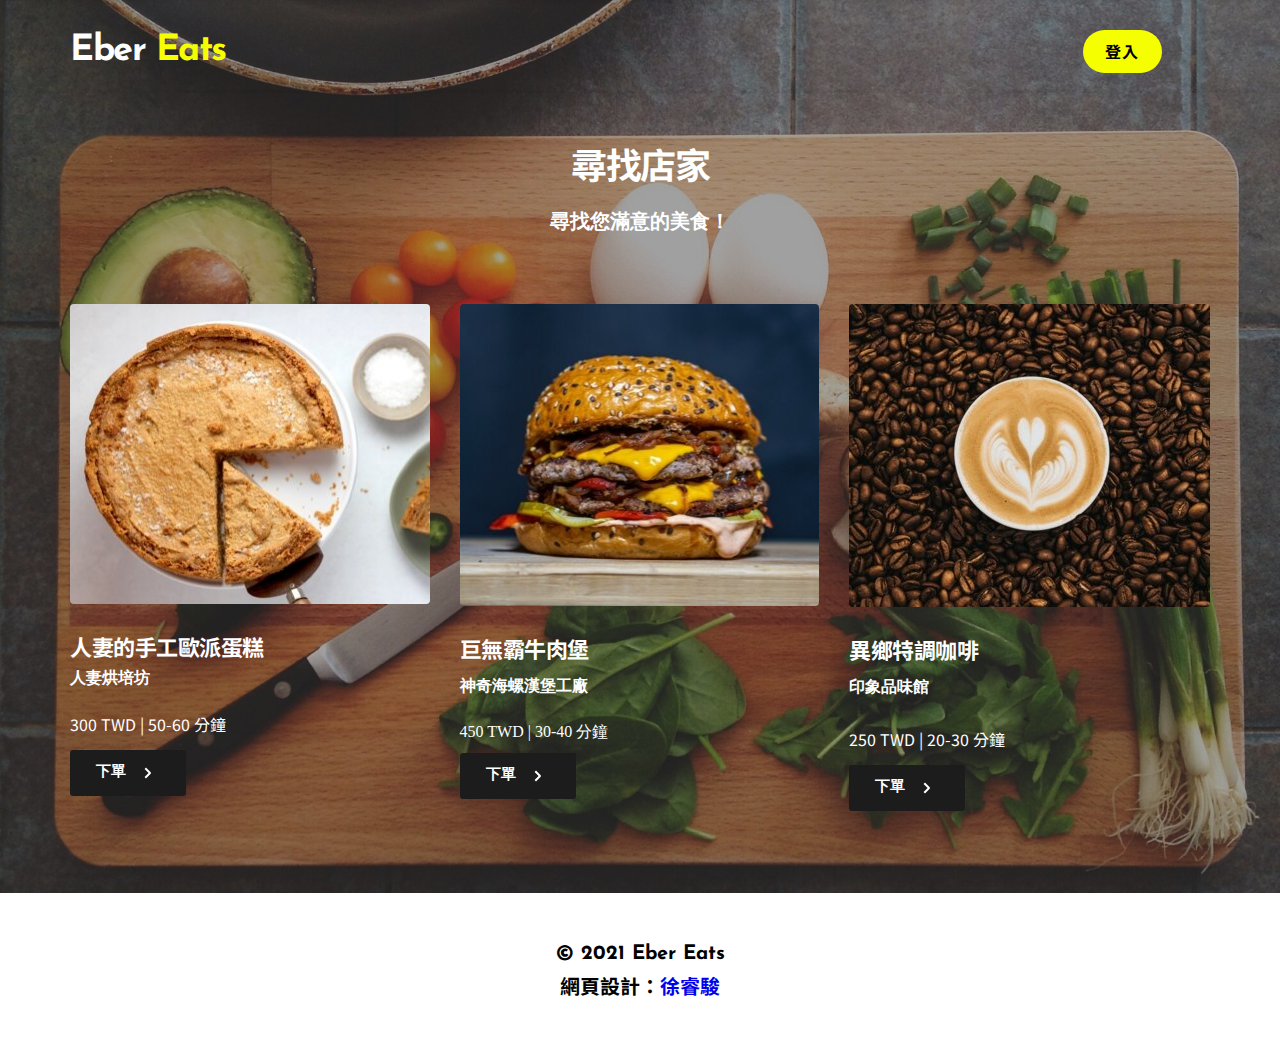
==== find.html @ ebb0e9dc "Mobile Device Improvements + New Page" ====
<!DOCTYPE html><html lang="en"><head><meta charset="utf-8"><link rel="icon" href="assets/img/422d3cd7ec634362fde897738c05076b.png" sizes="32x32"/><link rel="icon" href="assets/img/8b175c6108e86eacde75e7cce11e23f5.png" sizes="192x192"/><link rel="apple-touch-icon-precomposed" href="assets/img/e1062c0eae0d00444409eab6149a196d.png"/><title>Eber Eats | 尋找店家</title><meta name="description" content="在 Eber Eats 中尋找您喜愛的美食店家。"><meta property="og:title" content="今晚你想來點什麼？ | Eber Eats，不存在的外送服務"><meta property="og:description" content="Eber Eats 是台灣的美食外送網頁平台，雖然根本不存在。"><meta property="og:url" content="/find"><meta content="summary_large_image" name="twitter:card"><!-- BRIZY ASSETS --><meta name="viewport" content="width=device-width, initial-scale=1"><link class="brz-link brz-link-google-prefetch" rel="dns-prefetch" href="//ajax.googleapis.com"><link class="brz-link brz-link-google-prefetch" rel="dns-prefetch" href="//fonts.googleapis.com"><link class="brz-link brz-link-google-preconnect" rel="preconnect" href="https://fonts.gstatic.com/" crossorigin><link class="brz-link brz-link-cdn-preconnect" rel="preconnect" href="assets/6666cd76f96956469e7be39d750cc7d9." crossorigin><style class="brz-style brz-fonts__google">.brz .brz-ff-josefin_sans {font-family: Josefin Sans,sans-serif !important;}
.brz .brz-ff-noto_sans_tc {font-family: Noto Sans TC,sans-serif !important;}
.brz .brz-ff-lato {font-family: Lato,sans-serif !important;}
.brz .brz-ff-overpass {font-family: Overpass,sans-serif !important;}
.brz .brz-ff-red_hat_text {font-family: Red Hat Text,sans-serif !important;}
.brz .brz-ff-dm_serif_text {font-family: DM Serif Text,serif !important;}
.brz .brz-ff-blinker {font-family: Blinker,sans-serif !important;}
.brz .brz-ff-aleo {font-family: Aleo,serif !important;}
.brz .brz-ff-nunito {font-family: Nunito,sans-serif !important;}
.brz .brz-ff-knewave {font-family: Knewave,display !important;}
.brz .brz-ff-palanquin {font-family: Palanquin,sans-serif !important;}
.brz .brz-ff-palanquin_dark {font-family: Palanquin Dark,sans-serif !important;}
.brz .brz-ff-roboto {font-family: Roboto,sans-serif !important;}
.brz .brz-ff-oswald {font-family: Oswald,sans-serif !important;}
.brz .brz-ff-oxygen {font-family: Oxygen,sans-serif !important;}
.brz .brz-ff-playfair_display {font-family: Playfair Display,serif !important;}
.brz .brz-ff-fira_sans {font-family: Fira Sans,sans-serif !important;}
.brz .brz-ff-abril_fatface {font-family: Abril Fatface,display !important;}
.brz .brz-ff-comfortaa {font-family: Comfortaa,display !important;}
.brz .brz-ff-kaushan_script {font-family: Kaushan Script,handwriting !important;}
.brz .brz-ff-noto_serif {font-family: Noto Serif,serif !important;}
.brz .brz-ff-montserrat {font-family: Montserrat,sans-serif !important;}</style><link class="brz-link brz-link-google" type="text/css" rel="stylesheet" href="https://fonts.googleapis.com/css?family=Josefin Sans:100,200,300,regular,500,600,700,100italic,200italic,300italic,italic,500italic,600italic,700italic|Noto Sans TC:100,300,regular,500,700,900|Lato:100,100italic,300,300italic,regular,italic,700,700italic,900,900italic|Overpass:100,100italic,200,200italic,300,300italic,regular,italic,600,600italic,700,700italic,800,800italic,900,900italic|Red Hat Text:regular,italic,500,500italic,700,700italic|DM Serif Text:regular,italic|Blinker:100,200,300,regular,600,700,800,900|Aleo:300,300italic,regular,italic,700,700italic|Nunito:200,200italic,300,300italic,regular,italic,600,600italic,700,700italic,800,800italic,900,900italic|Knewave:regular|Palanquin:100,200,300,regular,500,600,700|Palanquin Dark:regular,500,600,700|Roboto:100,100italic,300,300italic,regular,italic,500,500italic,700,700italic,900,900italic|Oswald:200,300,regular,500,600,700|Oxygen:300,regular,700|Playfair Display:regular,italic,700,700italic,900,900italic|Fira Sans:100,100italic,200,200italic,300,300italic,regular,italic,500,500italic,600,600italic,700,700italic,800,800italic,900,900italic|Abril Fatface:regular|Comfortaa:300,regular,500,600,700|Kaushan Script:regular|Noto Serif:regular,italic,700,700italic|Montserrat:100,100italic,200,200italic,300,300italic,regular,italic,500,500italic,600,600italic,700,700italic,800,800italic,900,900italic&subset=arabic,bengali,cyrillic,cyrillic-ext,devanagari,greek,greek-ext,gujarati,hebrew,khmer,korean,latin-ext,tamil,telugu,thai,vietnamese&display=swap" /><link class="brz-link brz-link-preview-pro" href="assets/bad47163f5de5843f920efef465374e2.css" rel="stylesheet"/><style class="brz-style"></style><style class="brz-style">@media (min-width:991px) {.brz .brz-css-inqch {display: block;}}
@media (max-width:991px) and (min-width:768px) {.brz .brz-css-inqch {display: block;}}
@media (max-width:767px) {.brz .brz-css-inqch {display: block;}}
.brz .brz-css-wbagx {padding: 10px 0px 10px 0px;margin: 0;}
.brz .brz-css-wbagx > .brz-bg {border: 0px solid rgba(102,115,141,0);border-radius: 0;}
.brz .brz-css-wbagx > .brz-bg > .brz-bg-image {background-image: none;}
.brz .brz-css-wbagx > .brz-bg > .brz-bg-color {background-color: rgba(255,255,255,1);background-image: none;}
.brz .brz-css-wbagx > .brz-bg > .brz-bg-shape__top {background-image: none;background-size: 100% 100px;height: 100px;transform: rotateX(0deg) rotateY(0deg);z-index: auto;}
.brz .brz-css-wbagx > .brz-bg > .brz-bg-shape__bottom {background-image: none;background-size: 100% 100px;height: 100px;transform: rotateX(-180deg) rotateY(-180deg);z-index: auto;}
@media (max-width:991px) and (min-width:768px) {.brz .brz-css-wbagx {padding: 10px 0px 10px 0px;margin: 0;}
	.brz .brz-css-wbagx > .brz-bg {border: 0px solid rgba(102,115,141,0);border-radius: 0;}
	.brz .brz-css-wbagx > .brz-bg > .brz-bg-image {background-image: none;}
	.brz .brz-css-wbagx > .brz-bg > .brz-bg-color {background-color: rgba(255,255,255,1);background-image: none;}
	.brz .brz-css-wbagx > .brz-bg > .brz-bg-shape__top {background-image: none;background-size: 100% 100px;height: 100px;transform: rotateX(0deg) rotateY(0deg);z-index: auto;}
	.brz .brz-css-wbagx > .brz-bg > .brz-bg-shape__bottom {background-image: none;background-size: 100% 100px;height: 100px;transform: rotateX(-180deg) rotateY(-180deg);z-index: auto;}}
@media (max-width:767px) {.brz .brz-css-wbagx {padding: 10px 0px 10px 0px;margin: 0;}
	.brz .brz-css-wbagx > .brz-bg {border: 0px solid rgba(102,115,141,0);border-radius: 0;}
	.brz .brz-css-wbagx > .brz-bg > .brz-bg-image {background-image: none;}
	.brz .brz-css-wbagx > .brz-bg > .brz-bg-color {background-color: rgba(255,255,255,1);background-image: none;}
	.brz .brz-css-wbagx > .brz-bg > .brz-bg-shape__top {background-image: none;background-size: 100% 100px;height: 100px;transform: rotateX(0deg) rotateY(0deg);z-index: auto;}
	.brz .brz-css-wbagx > .brz-bg > .brz-bg-shape__bottom {background-image: none;background-size: 100% 100px;height: 100px;transform: rotateX(-180deg) rotateY(-180deg);z-index: auto;}}
.brz .brz-css-jmhma {border: 0px solid transparent;}
@media (min-width:991px) {.brz .brz-css-jmhma {max-width: calc(1 * var(--brz-section-container-max-width,1170px));}}
@media (max-width:991px) and (min-width:768px) {.brz .brz-css-jmhma {border: 0px solid transparent;}}
@media (max-width:991px) and (min-width:768px) {.brz .brz-css-jmhma {max-width: 100%;}}
@media (max-width:767px) {.brz .brz-css-jmhma {border: 0px solid transparent;}}
@media (max-width:767px) {.brz .brz-css-jmhma {max-width: 100%;}}
.brz .brz-css-tombv {margin: 0;z-index: auto;align-items: flex-start;}
.brz .brz-css-tombv > .brz-bg {border: 0px solid rgba(102,115,141,0);border-radius: 0;max-width: 100%;}
.brz .brz-css-tombv > .brz-bg > .brz-bg-image {background-image: none;display: block;}
.brz .brz-css-tombv > .brz-bg > .brz-bg-color {background-color: rgba(0,0,0,0);background-image: none;}
.brz .brz-css-tombv > .brz-bg > .brz-bg-map {display: none;}
.brz .brz-css-tombv > .brz-bg > .brz-bg-video {display: none;}
.brz .brz-css-tombv > .brz-row {border: 0px solid transparent;}
@media (min-width:991px) {.brz .brz-css-tombv {min-height: auto;display: flex;}
	.brz .brz-css-tombv > .brz-bg {transition-duration: .5s;transition-property: filter,box-shadow,background,border-radius,border-color;}
	.brz .brz-css-tombv > .brz-bg > .brz-bg-image {transition-duration: .5s;transition-property: filter,box-shadow,background,border-radius,border-color;}
	.brz .brz-css-tombv > .brz-bg > .brz-bg-color {transition-duration: .5s;transition-property: filter,box-shadow,background,border-radius,border-color;}
	.brz .brz-css-tombv > .brz-bg > .brz-bg-video {transition-duration: .5s;transition-property: filter,box-shadow,background,border-radius,border-color;}
	.brz .brz-css-tombv > .brz-row {transition-duration: .5s;transition-property: filter,box-shadow,background,border-radius,border-color;}}
@media (max-width:991px) and (min-width:768px) {.brz .brz-css-tombv {margin: 0;z-index: auto;align-items: flex-start;}
	.brz .brz-css-tombv > .brz-bg {border: 0px solid rgba(102,115,141,0);border-radius: 0;max-width: 100%;}
	.brz .brz-css-tombv > .brz-bg > .brz-bg-image {background-image: none;display: block;}
	.brz .brz-css-tombv > .brz-bg > .brz-bg-color {background-color: rgba(0,0,0,0);background-image: none;}
	.brz .brz-css-tombv > .brz-bg > .brz-bg-map {display: none;}
	.brz .brz-css-tombv > .brz-bg > .brz-bg-video {display: none;}
	.brz .brz-css-tombv > .brz-row {border: 0px solid transparent;}}
@media (max-width:991px) and (min-width:768px) {.brz .brz-css-tombv {min-height: auto;display: flex;}
	.brz .brz-css-tombv > .brz-bg {transition-duration: .5s;transition-property: filter,box-shadow,background,border-radius,border-color;}
	.brz .brz-css-tombv > .brz-bg > .brz-bg-image {transition-duration: .5s;transition-property: filter,box-shadow,background,border-radius,border-color;}
	.brz .brz-css-tombv > .brz-bg > .brz-bg-color {transition-duration: .5s;transition-property: filter,box-shadow,background,border-radius,border-color;}
	.brz .brz-css-tombv > .brz-bg > .brz-bg-video {transition-duration: .5s;transition-property: filter,box-shadow,background,border-radius,border-color;}
	.brz .brz-css-tombv > .brz-row {flex-direction: row;flex-wrap: wrap;justify-content: flex-start;transition-duration: .5s;transition-property: filter,box-shadow,background,border-radius,border-color;}}
@media (max-width:767px) {.brz .brz-css-tombv {margin: 0;z-index: auto;align-items: flex-start;}
	.brz .brz-css-tombv > .brz-bg {border: 0px solid rgba(102,115,141,0);border-radius: 0;max-width: 100%;}
	.brz .brz-css-tombv > .brz-bg > .brz-bg-image {background-image: none;display: block;}
	.brz .brz-css-tombv > .brz-bg > .brz-bg-color {background-color: rgba(0,0,0,0);background-image: none;}
	.brz .brz-css-tombv > .brz-bg > .brz-bg-map {display: none;}
	.brz .brz-css-tombv > .brz-bg > .brz-bg-video {display: none;}
	.brz .brz-css-tombv > .brz-row {border: 0px solid transparent;}}
@media (max-width:767px) {.brz .brz-css-tombv {min-height: auto;display: flex;}
	.brz .brz-css-tombv > .brz-bg {transition-duration: .5s;transition-property: filter,box-shadow,background,border-radius,border-color;}
	.brz .brz-css-tombv > .brz-bg > .brz-bg-image {transition-duration: .5s;transition-property: filter,box-shadow,background,border-radius,border-color;}
	.brz .brz-css-tombv > .brz-bg > .brz-bg-color {transition-duration: .5s;transition-property: filter,box-shadow,background,border-radius,border-color;}
	.brz .brz-css-tombv > .brz-bg > .brz-bg-video {transition-duration: .5s;transition-property: filter,box-shadow,background,border-radius,border-color;}
	.brz .brz-css-tombv > .brz-row {flex-direction: row;flex-wrap: wrap;justify-content: flex-start;transition-duration: .5s;transition-property: filter,box-shadow,background,border-radius,border-color;}}
.brz .brz-css-noujh {padding: 10px;max-width: 100%;}
@media (max-width:991px) and (min-width:768px) {.brz .brz-css-noujh {padding: 0;max-width: 100%;}}
@media (max-width:767px) {.brz .brz-css-noujh {padding: 0;max-width: 100%;}}
.brz .brz-css-umqyn {z-index: auto;flex: 1 1 50%;max-width: 50%;justify-content: flex-start;}
.brz .brz-css-umqyn > .brz-bg {border: 0px solid rgba(102,115,141,0);border-radius: 0;margin: 0;}
.brz .brz-css-umqyn > .brz-bg > .brz-bg-image {background-image: none;}
.brz .brz-css-umqyn > .brz-bg > .brz-bg-color {background-color: rgba(0,0,0,0);background-image: none;}
@media (min-width:991px) {.brz .brz-css-umqyn > .brz-bg {transition-duration: .5s;transition-property: filter,box-shadow,background,border-radius,border-color;}
	.brz .brz-css-umqyn > .brz-bg > .brz-bg-image {transition-duration: .5s;transition-property: filter,box-shadow,background,border-radius,border-color;}
	.brz .brz-css-umqyn > .brz-bg > .brz-bg-color {transition-duration: .5s;transition-property: filter,box-shadow,background,border-radius,border-color;}}
@media (max-width:991px) and (min-width:768px) {.brz .brz-css-umqyn {z-index: auto;flex: 1 1 50%;max-width: 50%;justify-content: flex-start;}
	.brz .brz-css-umqyn > .brz-bg {border: 0px solid rgba(102,115,141,0);border-radius: 0;margin: 0;}
	.brz .brz-css-umqyn > .brz-bg > .brz-bg-image {background-image: none;}
	.brz .brz-css-umqyn > .brz-bg > .brz-bg-color {background-color: rgba(0,0,0,0);background-image: none;}}
@media (max-width:991px) and (min-width:768px) {.brz .brz-css-umqyn > .brz-bg {transition-duration: .5s;transition-property: filter,box-shadow,background,border-radius,border-color;}
	.brz .brz-css-umqyn > .brz-bg > .brz-bg-image {transition-duration: .5s;transition-property: filter,box-shadow,background,border-radius,border-color;}
	.brz .brz-css-umqyn > .brz-bg > .brz-bg-color {transition-duration: .5s;transition-property: filter,box-shadow,background,border-radius,border-color;}}
@media (max-width:767px) {.brz .brz-css-umqyn {z-index: auto;flex: 1 1 100%;max-width: 100%;justify-content: flex-start;}
	.brz .brz-css-umqyn > .brz-bg {border: 0px solid rgba(102,115,141,0);border-radius: 0;margin: 10px 0px 10px 0px;}
	.brz .brz-css-umqyn > .brz-bg > .brz-bg-image {background-image: none;}
	.brz .brz-css-umqyn > .brz-bg > .brz-bg-color {background-color: rgba(0,0,0,0);background-image: none;}}
@media (max-width:767px) {.brz .brz-css-umqyn > .brz-bg {transition-duration: .5s;transition-property: filter,box-shadow,background,border-radius,border-color;}
	.brz .brz-css-umqyn > .brz-bg > .brz-bg-image {transition-duration: .5s;transition-property: filter,box-shadow,background,border-radius,border-color;}
	.brz .brz-css-umqyn > .brz-bg > .brz-bg-color {transition-duration: .5s;transition-property: filter,box-shadow,background,border-radius,border-color;}}
.brz .brz-css-ysalv {z-index: auto;margin: 0;border: 0px solid transparent;padding: 5px 15px 5px 15px;}
@media (min-width:991px) {.brz .brz-css-ysalv {display: flex;transition-duration: .5s;transition-property: filter,box-shadow,background,border-radius,border-color;}}
@media (max-width:991px) and (min-width:768px) {.brz .brz-css-ysalv {z-index: auto;margin: 0;border: 0px solid transparent;padding: 5px 15px 5px 15px;}}
@media (max-width:991px) and (min-width:768px) {.brz .brz-css-ysalv {display: flex;transition-duration: .5s;transition-property: filter,box-shadow,background,border-radius,border-color;}}
@media (max-width:767px) {.brz .brz-css-ysalv {z-index: auto;margin: 10px 0px 10px 0px;border: 0px solid transparent;padding: 0;}}
@media (max-width:767px) {.brz .brz-css-ysalv {display: flex;transition-duration: .5s;transition-property: filter,box-shadow,background,border-radius,border-color;}}
.brz .brz-css-bdptm {padding: 0;margin: 10px 0px 10px 0px;justify-content: center;position: relative;}
@media (min-width:991px) {.brz .brz-css-bdptm {display: flex;z-index: auto;position: relative;}}
@media (max-width:991px) and (min-width:768px) {.brz .brz-css-bdptm {padding: 0;margin: 10px 0px 10px 0px;justify-content: center;position: relative;}}
@media (max-width:991px) and (min-width:768px) {.brz .brz-css-bdptm {display: flex;z-index: auto;position: relative;}}
@media (max-width:767px) {.brz .brz-css-bdptm {padding: 0;margin: 10px 0px 10px 0px;justify-content: center;position: relative;}}
@media (max-width:767px) {.brz .brz-css-bdptm {display: flex;z-index: auto;position: relative;}}
.brz .brz-css-yyaud {width: 100%;}
@media (max-width:991px) and (min-width:768px) {.brz .brz-css-yyaud {width: 100%;}}
@media (max-width:767px) {.brz .brz-css-yyaud {width: 100%;}}
.brz .brz-css-ubcdb {height: 50px;}
@media (max-width:991px) and (min-width:768px) {.brz .brz-css-ubcdb {height: 50px;}}
@media (max-width:767px) {.brz .brz-css-ubcdb {height: 50px;}}
.brz .brz-css-cidtb {z-index: auto;position: relative;margin: 10px 0px 10px 0px;}
@media (min-width:991px) {.brz .brz-css-cidtb {display: flex;position: relative;}}
@media (max-width:991px) and (min-width:768px) {.brz .brz-css-cidtb {z-index: auto;position: relative;margin: 10px 0px 10px 0px;}}
@media (max-width:991px) and (min-width:768px) {.brz .brz-css-cidtb {display: flex;position: relative;}}
@media (max-width:767px) {.brz .brz-css-cidtb {z-index: auto;position: relative;margin: 10px 0px 10px 0px;}}
@media (max-width:767px) {.brz .brz-css-cidtb {display: flex;position: relative;}}
.brz .brz-css-mjnla {justify-content: center;padding: 0;margin: 0px -5px -20px -5px;}
@media (max-width:991px) and (min-width:768px) {.brz .brz-css-mjnla {justify-content: center;padding: 0;margin: 0px -5px -20px -5px;}}
@media (max-width:767px) {.brz .brz-css-mjnla {justify-content: center;padding: 0;margin: 0px -5px -20px -5px;}}
.brz .brz-css-ncltr {padding: 0px 5px 20px 5px;}
@media (max-width:991px) and (min-width:768px) {.brz .brz-css-ncltr {padding: 0px 5px 20px 5px;}}
@media (max-width:767px) {.brz .brz-css-ncltr {padding: 0px 5px 20px 5px;}}
.brz .brz-css-btnlh.brz-btn {display: flex;align-items: center;justify-content: center;font-family: Overpass,sans-serif;font-weight: 700;font-size: 15px;line-height: 1.6;letter-spacing: 0px;color: rgba(255,255,255,1);border: 2px solid rgba(5,202,182,0);border-radius: 2px;background-color: rgba(5,202,182,1);background-image: none;padding: 14px 42px 14px 42px;flex-flow: row-reverse nowrap;}
.brz .brz-css-btnlh .brz-btn--story-container {border: 2px solid rgba(5,202,182,0);flex-flow: row-reverse nowrap;border-radius: 2px;}
@media (min-width:991px) {.brz .brz-css-btnlh.brz-btn {transition-duration: .5s;transition-property: color,box-shadow,background,border-color;}}
@media (min-width:991px) {.brz .brz-css-btnlh.brz-btn:hover {background-color: rgba(5,202,182,.8);}}
@media (max-width:991px) and (min-width:768px) {.brz .brz-css-btnlh.brz-btn {display: flex;align-items: center;justify-content: center;font-family: Overpass,sans-serif;font-weight: 700;font-size: 17px;line-height: 1.6;letter-spacing: 0px;color: rgba(255,255,255,1);border: 2px solid rgba(5,202,182,0);border-radius: 2px;background-color: rgba(5,202,182,1);background-image: none;padding: 11px 26px 11px 26px;flex-flow: row-reverse nowrap;}
	.brz .brz-css-btnlh .brz-btn--story-container {border: 2px solid rgba(5,202,182,0);flex-flow: row-reverse nowrap;border-radius: 2px;}}
@media (max-width:991px) and (min-width:768px) {.brz .brz-css-btnlh.brz-btn {transition-duration: .5s;transition-property: color,box-shadow,background,border-color;}}
@media (max-width:767px) {.brz .brz-css-btnlh.brz-btn {display: flex;align-items: center;justify-content: center;font-family: Overpass,sans-serif;font-weight: 700;font-size: 15px;line-height: 1.6;letter-spacing: 0px;color: rgba(255,255,255,1);border: 2px solid rgba(5,202,182,0);border-radius: 2px;background-color: rgba(5,202,182,1);background-image: none;padding: 11px 26px 11px 26px;flex-flow: row-reverse nowrap;}
	.brz .brz-css-btnlh .brz-btn--story-container {border: 2px solid rgba(5,202,182,0);flex-flow: row-reverse nowrap;border-radius: 2px;}}
@media (max-width:767px) {.brz .brz-css-btnlh.brz-btn {transition-duration: .5s;transition-property: color,box-shadow,background,border-color;}}
.brz .brz-css-gttdj {padding: 75px 0px 75px 0px;margin: 0;}
.brz .brz-css-gttdj > .brz-bg {border: 0px solid rgba(102,115,141,0);border-radius: 0;}
.brz .brz-css-gttdj > .brz-bg > .brz-bg-image {background-image: none;}
.brz .brz-css-gttdj > .brz-bg > .brz-bg-color {background-color: rgba(0,0,0,0);background-image: none;}
.brz .brz-css-gttdj > .brz-bg > .brz-bg-shape__top {background-image: none;background-size: 100% 100px;height: 100px;transform: rotateX(0deg) rotateY(0deg);z-index: auto;}
.brz .brz-css-gttdj > .brz-bg > .brz-bg-shape__bottom {background-image: none;background-size: 100% 100px;height: 100px;transform: rotateX(-180deg) rotateY(-180deg);z-index: auto;}
@media (max-width:991px) and (min-width:768px) {.brz .brz-css-gttdj {padding: 50px 15px 50px 15px;margin: 0;}
	.brz .brz-css-gttdj > .brz-bg {border: 0px solid rgba(102,115,141,0);border-radius: 0;}
	.brz .brz-css-gttdj > .brz-bg > .brz-bg-image {background-image: none;}
	.brz .brz-css-gttdj > .brz-bg > .brz-bg-color {background-color: rgba(0,0,0,0);background-image: none;}
	.brz .brz-css-gttdj > .brz-bg > .brz-bg-shape__top {background-image: none;background-size: 100% 100px;height: 100px;transform: rotateX(0deg) rotateY(0deg);z-index: auto;}
	.brz .brz-css-gttdj > .brz-bg > .brz-bg-shape__bottom {background-image: none;background-size: 100% 100px;height: 100px;transform: rotateX(-180deg) rotateY(-180deg);z-index: auto;}}
@media (max-width:767px) {.brz .brz-css-gttdj {padding: 25px 15px 25px 15px;margin: 0;}
	.brz .brz-css-gttdj > .brz-bg {border: 0px solid rgba(102,115,141,0);border-radius: 0;}
	.brz .brz-css-gttdj > .brz-bg > .brz-bg-image {background-image: none;}
	.brz .brz-css-gttdj > .brz-bg > .brz-bg-color {background-color: rgba(0,0,0,0);background-image: none;}
	.brz .brz-css-gttdj > .brz-bg > .brz-bg-shape__top {background-image: none;background-size: 100% 100px;height: 100px;transform: rotateX(0deg) rotateY(0deg);z-index: auto;}
	.brz .brz-css-gttdj > .brz-bg > .brz-bg-shape__bottom {background-image: none;background-size: 100% 100px;height: 100px;transform: rotateX(-180deg) rotateY(-180deg);z-index: auto;}}
.brz .brz-css-pvfhx {border: 0px solid transparent;}
@media (min-width:991px) {.brz .brz-css-pvfhx {max-width: calc(1 * var(--brz-section-container-max-width,1170px));}}
@media (max-width:991px) and (min-width:768px) {.brz .brz-css-pvfhx {border: 0px solid transparent;}}
@media (max-width:991px) and (min-width:768px) {.brz .brz-css-pvfhx {max-width: 100%;}}
@media (max-width:767px) {.brz .brz-css-pvfhx {border: 0px solid transparent;}}
@media (max-width:767px) {.brz .brz-css-pvfhx {max-width: 100%;}}
.brz .brz-css-jecho {z-index: auto;margin: 0;}
.brz .brz-css-jecho .brz-section__content {min-height: auto;display: flex;}
.brz .brz-css-jecho .brz-container {justify-content: center;}
.brz .brz-css-jecho > .slick-slider > .brz-slick-slider__dots {color: rgba(0,0,0,1);}
.brz .brz-css-jecho > .slick-slider > .brz-slick-slider__arrow {color: rgba(0,0,0,.7);}
@media (min-width:991px) {.brz .brz-css-jecho {display: block;}}
@media (min-width:991px) {.brz .brz-css-jecho > .slick-slider > .brz-slick-slider__arrow:hover {color: rgba(0,0,0,1);}}
@media (max-width:991px) and (min-width:768px) {.brz .brz-css-jecho {z-index: auto;margin: 0;}
	.brz .brz-css-jecho .brz-section__content {min-height: auto;display: flex;}
	.brz .brz-css-jecho .brz-container {justify-content: center;}
	.brz .brz-css-jecho > .slick-slider > .brz-slick-slider__dots {color: rgba(0,0,0,1);}
	.brz .brz-css-jecho > .slick-slider > .brz-slick-slider__arrow {color: rgba(0,0,0,.7);}}
@media (max-width:991px) and (min-width:768px) {.brz .brz-css-jecho {display: block;}}
@media (max-width:767px) {.brz .brz-css-jecho {z-index: auto;margin: 0;}
	.brz .brz-css-jecho .brz-section__content {min-height: auto;display: flex;}
	.brz .brz-css-jecho .brz-container {justify-content: center;}
	.brz .brz-css-jecho > .slick-slider > .brz-slick-slider__dots {color: rgba(0,0,0,1);}
	.brz .brz-css-jecho > .slick-slider > .brz-slick-slider__arrow {color: rgba(0,0,0,.7);}}
@media (max-width:767px) {.brz .brz-css-jecho {display: block;}}
.brz .brz-css-tntwq {padding: 75px 0px 75px 0px;}
.brz .brz-css-tntwq > .brz-bg {border: 0px solid rgba(102,115,141,0);border-radius: 0;}
.brz .brz-css-tntwq > .brz-bg > .brz-bg-image {background-image: none;display: block;}
.brz .brz-css-tntwq > .brz-bg > .brz-bg-color {background-color: rgba(0,0,0,0);background-image: none;}
.brz .brz-css-tntwq > .brz-bg > .brz-bg-map {display: none;}
.brz .brz-css-tntwq > .brz-bg > .brz-bg-video {display: none;}
.brz .brz-css-tntwq > .brz-bg > .brz-bg-shape__top {background-image: none;background-size: 100% 100px;height: 100px;transform: rotateX(0deg) rotateY(0deg);z-index: auto;}
.brz .brz-css-tntwq > .brz-bg > .brz-bg-shape__bottom {background-image: none;background-size: 100% 100px;height: 100px;transform: rotateX(-180deg) rotateY(-180deg);z-index: auto;}
@media (min-width:991px) {.brz .brz-css-tntwq > .brz-bg > .brz-bg-image {background-attachment: scroll;}}
@media (max-width:991px) and (min-width:768px) {.brz .brz-css-tntwq {padding: 50px 15px 50px 15px;}
	.brz .brz-css-tntwq > .brz-bg {border: 0px solid rgba(102,115,141,0);border-radius: 0;}
	.brz .brz-css-tntwq > .brz-bg > .brz-bg-image {background-image: none;display: block;}
	.brz .brz-css-tntwq > .brz-bg > .brz-bg-color {background-color: rgba(0,0,0,0);background-image: none;}
	.brz .brz-css-tntwq > .brz-bg > .brz-bg-map {display: none;}
	.brz .brz-css-tntwq > .brz-bg > .brz-bg-video {display: none;}
	.brz .brz-css-tntwq > .brz-bg > .brz-bg-shape__top {background-image: none;background-size: 100% 100px;height: 100px;transform: rotateX(0deg) rotateY(0deg);z-index: auto;}
	.brz .brz-css-tntwq > .brz-bg > .brz-bg-shape__bottom {background-image: none;background-size: 100% 100px;height: 100px;transform: rotateX(-180deg) rotateY(-180deg);z-index: auto;}}
@media (max-width:767px) {.brz .brz-css-tntwq {padding: 25px 15px 25px 15px;}
	.brz .brz-css-tntwq > .brz-bg {border: 0px solid rgba(102,115,141,0);border-radius: 0;}
	.brz .brz-css-tntwq > .brz-bg > .brz-bg-image {background-image: none;display: block;}
	.brz .brz-css-tntwq > .brz-bg > .brz-bg-color {background-color: rgba(0,0,0,0);background-image: none;}
	.brz .brz-css-tntwq > .brz-bg > .brz-bg-map {display: none;}
	.brz .brz-css-tntwq > .brz-bg > .brz-bg-video {display: none;}
	.brz .brz-css-tntwq > .brz-bg > .brz-bg-shape__top {background-image: none;background-size: 100% 100px;height: 100px;transform: rotateX(0deg) rotateY(0deg);z-index: auto;}
	.brz .brz-css-tntwq > .brz-bg > .brz-bg-shape__bottom {background-image: none;background-size: 100% 100px;height: 100px;transform: rotateX(-180deg) rotateY(-180deg);z-index: auto;}}
.brz .brz-css-akfcl {border: 0px solid transparent;}
@media (min-width:991px) {.brz .brz-css-akfcl {max-width: calc(1 * var(--brz-section-container-max-width,1170px));}}
@media (max-width:991px) and (min-width:768px) {.brz .brz-css-akfcl {border: 0px solid transparent;}}
@media (max-width:991px) and (min-width:768px) {.brz .brz-css-akfcl {max-width: 100%;}}
@media (max-width:767px) {.brz .brz-css-akfcl {border: 0px solid transparent;}}
@media (max-width:767px) {.brz .brz-css-akfcl {max-width: 100%;}}
.brz .brz-css-rsasm {max-width: 100%;height: auto;border: 0px solid rgba(102,115,141,0);border-radius: 0px;}
@media (min-width:991px) {.brz .brz-css-rsasm {transition-duration: .5s;transition-property: border,box-shadow,filter;}
	.brz .brz-css-rsasm:after {transition-duration: .5s;transition-property: border,box-shadow,filter;}
	.brz .brz-css-rsasm .brz-picture {transition-duration: .5s;transition-property: border,box-shadow,filter;}}
@media (max-width:991px) and (min-width:768px) {.brz .brz-css-rsasm {max-width: 100%;height: auto;border: 0px solid rgba(102,115,141,0);border-radius: 0px;}}
@media (max-width:991px) and (min-width:768px) {.brz .brz-css-rsasm {transition-duration: .5s;transition-property: border,box-shadow,filter;}
	.brz .brz-css-rsasm:after {transition-duration: .5s;transition-property: border,box-shadow,filter;}
	.brz .brz-css-rsasm .brz-picture {transition-duration: .5s;transition-property: border,box-shadow,filter;}}
@media (max-width:767px) {.brz .brz-css-rsasm {max-width: 100%;height: auto;border: 0px solid rgba(102,115,141,0);border-radius: 0px;}}
@media (max-width:767px) {.brz .brz-css-rsasm {transition-duration: .5s;transition-property: border,box-shadow,filter;}
	.brz .brz-css-rsasm:after {transition-duration: .5s;transition-property: border,box-shadow,filter;}
	.brz .brz-css-rsasm .brz-picture {transition-duration: .5s;transition-property: border,box-shadow,filter;}}
.brz .brz-css-nkxwe {padding-top: 83.6346%;}
@media (max-width:991px) and (min-width:768px) {.brz .brz-css-nkxwe {padding-top: 83.633%;}}
@media (max-width:767px) {.brz .brz-css-nkxwe {padding-top: 47.3389%;}}
.brz .brz-css-mnbga {font-size: 16px;margin-left: 10px;margin-right: 0;stroke-width: 0;}
@media (max-width:991px) and (min-width:768px) {.brz .brz-css-mnbga {font-size: 16px;margin-left: 10px;margin-right: 0;stroke-width: 0;}}
@media (max-width:767px) {.brz .brz-css-mnbga {font-size: 16px;margin-left: 10px;margin-right: 0;stroke-width: 0;}}
.brz .brz-css-ynpfq {max-width: 100%;height: auto;border: 0px solid rgba(102,115,141,0);border-radius: 0px;}
@media (min-width:991px) {.brz .brz-css-ynpfq {transition-duration: .5s;transition-property: border,box-shadow,filter;}
	.brz .brz-css-ynpfq:after {transition-duration: .5s;transition-property: border,box-shadow,filter;}
	.brz .brz-css-ynpfq .brz-picture {transition-duration: .5s;transition-property: border,box-shadow,filter;}}
@media (max-width:991px) and (min-width:768px) {.brz .brz-css-ynpfq {max-width: 100%;height: auto;border: 0px solid rgba(102,115,141,0);border-radius: 0px;}}
@media (max-width:991px) and (min-width:768px) {.brz .brz-css-ynpfq {transition-duration: .5s;transition-property: border,box-shadow,filter;}
	.brz .brz-css-ynpfq:after {transition-duration: .5s;transition-property: border,box-shadow,filter;}
	.brz .brz-css-ynpfq .brz-picture {transition-duration: .5s;transition-property: border,box-shadow,filter;}}
@media (max-width:767px) {.brz .brz-css-ynpfq {max-width: 100%;height: auto;border: 0px solid rgba(102,115,141,0);border-radius: 0px;}}
@media (max-width:767px) {.brz .brz-css-ynpfq {transition-duration: .5s;transition-property: border,box-shadow,filter;}
	.brz .brz-css-ynpfq:after {transition-duration: .5s;transition-property: border,box-shadow,filter;}
	.brz .brz-css-ynpfq .brz-picture {transition-duration: .5s;transition-property: border,box-shadow,filter;}}
.brz .brz-css-dhmxp {padding-top: 83.9572%;}
@media (max-width:991px) and (min-width:768px) {.brz .brz-css-dhmxp {padding-top: 83.9574%;}}
@media (max-width:767px) {.brz .brz-css-dhmxp {padding-top: 42.6889%;}}
.brz .brz-css-dvyfe {max-width: 100%;height: auto;border: 0px solid rgba(102,115,141,0);border-radius: 0px;}
@media (min-width:991px) {.brz .brz-css-dvyfe {transition-duration: .5s;transition-property: border,box-shadow,filter;}
	.brz .brz-css-dvyfe:after {transition-duration: .5s;transition-property: border,box-shadow,filter;}
	.brz .brz-css-dvyfe .brz-picture {transition-duration: .5s;transition-property: border,box-shadow,filter;}}
@media (max-width:991px) and (min-width:768px) {.brz .brz-css-dvyfe {max-width: 100%;height: auto;border: 0px solid rgba(102,115,141,0);border-radius: 0px;}}
@media (max-width:991px) and (min-width:768px) {.brz .brz-css-dvyfe {transition-duration: .5s;transition-property: border,box-shadow,filter;}
	.brz .brz-css-dvyfe:after {transition-duration: .5s;transition-property: border,box-shadow,filter;}
	.brz .brz-css-dvyfe .brz-picture {transition-duration: .5s;transition-property: border,box-shadow,filter;}}
@media (max-width:767px) {.brz .brz-css-dvyfe {max-width: 100%;height: auto;border: 0px solid rgba(102,115,141,0);border-radius: 0px;}}
@media (max-width:767px) {.brz .brz-css-dvyfe {transition-duration: .5s;transition-property: border,box-shadow,filter;}
	.brz .brz-css-dvyfe:after {transition-duration: .5s;transition-property: border,box-shadow,filter;}
	.brz .brz-css-dvyfe .brz-picture {transition-duration: .5s;transition-property: border,box-shadow,filter;}}
.brz .brz-css-fhfnr {padding-top: 83.9994%;}
@media (max-width:991px) and (min-width:768px) {.brz .brz-css-fhfnr {padding-top: 84%;}}
@media (max-width:767px) {.brz .brz-css-fhfnr {padding-top: 90%;}}
.brz .brz-css-ahmhq {padding: 75px 0px 75px 0px;min-height: auto;display: flex;margin: 0;}
.brz .brz-css-ahmhq > .brz-bg {border: 0px solid rgba(102,115,141,0);border-radius: 0;}
.brz .brz-css-ahmhq > .brz-bg > .brz-bg-image {background-image: none;display: block;}
.brz .brz-css-ahmhq > .brz-bg > .brz-bg-color {background-color: rgba(0,0,0,0);background-image: none;}
.brz .brz-css-ahmhq > .brz-bg > .brz-bg-shape__top {background-image: none;background-size: 100% 100px;height: 100px;transform: rotateX(0deg) rotateY(0deg);z-index: auto;}
.brz .brz-css-ahmhq > .brz-bg > .brz-bg-shape__bottom {background-image: none;background-size: 100% 100px;height: 100px;transform: rotateX(-180deg) rotateY(-180deg);z-index: auto;}
.brz .brz-css-ahmhq .brz-container {justify-content: center;}
@media (max-width:991px) and (min-width:768px) {.brz .brz-css-ahmhq {padding: 25px 15px 25px 15px;min-height: auto;display: flex;margin: 0;}
	.brz .brz-css-ahmhq > .brz-bg {border: 0px solid rgba(102,115,141,0);border-radius: 0;}
	.brz .brz-css-ahmhq > .brz-bg > .brz-bg-image {background-image: none;display: block;}
	.brz .brz-css-ahmhq > .brz-bg > .brz-bg-color {background-color: rgba(0,0,0,0);background-image: none;}
	.brz .brz-css-ahmhq > .brz-bg > .brz-bg-shape__top {background-image: none;background-size: 100% 100px;height: 100px;transform: rotateX(0deg) rotateY(0deg);z-index: auto;}
	.brz .brz-css-ahmhq > .brz-bg > .brz-bg-shape__bottom {background-image: none;background-size: 100% 100px;height: 100px;transform: rotateX(-180deg) rotateY(-180deg);z-index: auto;}
	.brz .brz-css-ahmhq .brz-container {justify-content: center;}}
@media (max-width:767px) {.brz .brz-css-ahmhq {padding: 25px 15px 25px 15px;min-height: auto;display: flex;margin: 0;}
	.brz .brz-css-ahmhq > .brz-bg {border: 0px solid rgba(102,115,141,0);border-radius: 0;}
	.brz .brz-css-ahmhq > .brz-bg > .brz-bg-image {background-image: none;display: block;}
	.brz .brz-css-ahmhq > .brz-bg > .brz-bg-color {background-color: rgba(0,0,0,0);background-image: none;}
	.brz .brz-css-ahmhq > .brz-bg > .brz-bg-shape__top {background-image: none;background-size: 100% 100px;height: 100px;transform: rotateX(0deg) rotateY(0deg);z-index: auto;}
	.brz .brz-css-ahmhq > .brz-bg > .brz-bg-shape__bottom {background-image: none;background-size: 100% 100px;height: 100px;transform: rotateX(-180deg) rotateY(-180deg);z-index: auto;}
	.brz .brz-css-ahmhq .brz-container {justify-content: center;}}
.brz .brz-css-gzdoe {border: 0px solid transparent;}
@media (min-width:991px) {.brz .brz-css-gzdoe {max-width: calc(1 * var(--brz-section-container-max-width,1170px));}}
@media (max-width:991px) and (min-width:768px) {.brz .brz-css-gzdoe {border: 0px solid transparent;}}
@media (max-width:991px) and (min-width:768px) {.brz .brz-css-gzdoe {max-width: 100%;}}
@media (max-width:767px) {.brz .brz-css-gzdoe {border: 0px solid transparent;}}
@media (max-width:767px) {.brz .brz-css-gzdoe {max-width: 100%;}}
.brz .brz-css-ajtzg {padding: 0;}
@media (max-width:991px) and (min-width:768px) {.brz .brz-css-ajtzg {padding: 0;}}
@media (max-width:767px) {.brz .brz-css-ajtzg {padding: 0;}}
.brz .brz-css-hpybn {margin: 0;}
@media (max-width:991px) and (min-width:768px) {.brz .brz-css-hpybn {margin: 0;}}
@media (max-width:767px) {.brz .brz-css-hpybn {margin: 0;}}
.brz .brz-css-zaboo {padding: 10px 0px 10px 0px;}
@media (max-width:991px) and (min-width:768px) {.brz .brz-css-zaboo {padding: 10px 0px 0px 10px;}}
@media (max-width:767px) {.brz .brz-css-zaboo {padding: 0;}}
.brz .brz-css-wkpnc {padding: 0;}
@media (max-width:991px) and (min-width:768px) {.brz .brz-css-wkpnc {padding: 0;}}
@media (max-width:767px) {.brz .brz-css-wkpnc {padding: 0;}}
.brz .brz-css-dgtuq {flex: 1 1 16.7%;max-width: 16.7%;justify-content: center;}
@media (max-width:991px) and (min-width:768px) {.brz .brz-css-dgtuq {flex: 1 1 25.6%;max-width: 25.6%;justify-content: center;}}
@media (max-width:767px) {.brz .brz-css-dgtuq {flex: 1 1 48.2%;max-width: 48.2%;justify-content: center;}}
.brz .brz-css-opebc {padding: 0px 15px 0px 15px;}
@media (max-width:991px) and (min-width:768px) {.brz .brz-css-opebc {padding: 5px 15px 5px 15px;}}
@media (max-width:767px) {.brz .brz-css-opebc {padding: 0;}}
.brz .brz-css-irbov {padding: 0;}
@media (max-width:991px) and (min-width:768px) {.brz .brz-css-irbov {padding: 0;}}
@media (max-width:767px) {.brz .brz-css-irbov {padding: 0px 0px 0px 30px;}}
.brz .brz-css-qcqvn {margin-top: 0px !important;margin-bottom: 0px !important;text-align: left;font-family: Josefin Sans,sans-serif;font-size: 36px;line-height: 1.3;font-weight: 700;letter-spacing: -1.5px;}
@media (max-width:991px) and (min-width:768px) {.brz .brz-css-qcqvn {margin-top: 0px !important;margin-bottom: 0px !important;text-align: left;font-size: 32px;line-height: 1.7;font-weight: 700;letter-spacing: 0px;}}
@media (max-width:767px) {.brz .brz-css-qcqvn {margin-top: 0px !important;margin-bottom: 0px !important;text-align: left;font-size: 32px;line-height: 1.8;font-weight: 700;letter-spacing: 0px;}}
.brz .brz-css-utqff {flex: 1 1 83.3%;max-width: 83.3%;justify-content: center;}
@media (max-width:991px) and (min-width:768px) {.brz .brz-css-utqff {flex: 1 1 74.4%;max-width: 74.4%;justify-content: center;}}
@media (max-width:767px) {.brz .brz-css-utqff {flex: 1 1 51.6%;max-width: 51.6%;justify-content: center;}}
.brz .brz-css-rhwmv {padding: 0px 15px 0px 15px;}
@media (max-width:991px) and (min-width:768px) {.brz .brz-css-rhwmv {padding: 5px 15px 5px 15px;}}
@media (max-width:767px) {.brz .brz-css-rhwmv {padding: 0;}}
.brz .brz-css-gojub {flex: 1 1 81.5%;max-width: 81.5%;}
@media (max-width:991px) and (min-width:768px) {.brz .brz-css-gojub {flex: 1 1 78.1%;max-width: 78.1%;}}
@media (max-width:767px) {.brz .brz-css-gojub {flex: 1 1 100%;max-width: 100%;}}
@media (max-width:767px) {.brz .brz-css-gojub > * {display: none;}}
.brz .brz-css-vvnzd {flex: 1 1 18.5%;max-width: 18.5%;}
@media (max-width:991px) and (min-width:768px) {.brz .brz-css-vvnzd {flex: 1 1 18.5%;max-width: 18.5%;}}
@media (max-width:767px) {.brz .brz-css-vvnzd {flex: 1 1 93.3%;max-width: 93.3%;}}
.brz .brz-css-seywf {margin: 10px 0px 10px 0px;}
@media (max-width:991px) and (min-width:768px) {.brz .brz-css-seywf {margin: 10px 0px 10px 0px;}}
@media (max-width:767px) {.brz .brz-css-seywf {margin: 10px -75px 10px 0px;}}
.brz .brz-css-itpto.brz-btn {font-family: Noto Sans TC,sans-serif;font-size: 16px;line-height: 1.8;letter-spacing: 1.5px;color: rgba(0,0,0,1);border: 0px solid rgba(35,157,219,0);border-radius: 500px;background-color: rgba(246,255,0,1);padding: 7px 22px 7px 22px;}
.brz .brz-css-itpto .brz-btn--story-container {border: 0px solid rgba(35,157,219,0);border-radius: 500px;}
@media (min-width:991px) {.brz .brz-css-itpto.brz-btn:hover {border: 0px solid rgba(5,202,182,0);background-color: rgba(223,232,0,.8);}
	.brz .brz-css-itpto:hover .brz-btn--story-container {border: 0px solid rgba(5,202,182,0);}}
@media (max-width:991px) and (min-width:768px) {.brz .brz-css-itpto.brz-btn {font-family: Noto Sans TC,sans-serif;font-size: 17px;line-height: 1.6;letter-spacing: 0px;color: rgba(0,0,0,1);border: 0px solid rgba(35,157,219,0);border-radius: 500px;background-color: rgba(246,255,0,1);padding: 11px 26px 11px 26px;}
	.brz .brz-css-itpto .brz-btn--story-container {border: 0px solid rgba(35,157,219,0);border-radius: 500px;}}
@media (max-width:767px) {.brz .brz-css-itpto.brz-btn {font-family: Noto Sans TC,sans-serif;font-size: 15px;line-height: 1.6;letter-spacing: 0px;color: rgba(0,0,0,1);border: 0px solid rgba(35,157,219,0);border-radius: 500px;background-color: rgba(246,255,0,1);padding: 11px 26px 11px 26px;}
	.brz .brz-css-itpto .brz-btn--story-container {border: 0px solid rgba(35,157,219,0);border-radius: 500px;}}
.brz .brz-css-ffafy {padding: 15px 0px 5px 0px;}
.brz .brz-css-ffafy > .brz-bg:after {box-shadow: inset 0 5px 5px -5px rgba(0,0,0,.1),inset 0 -5px 5px -5px rgba(0,0,0,.1);display: block;}
.brz .brz-css-ffafy > .brz-bg > .brz-bg-color {background-color: rgba(255,255,255,0);}
@media (max-width:991px) and (min-width:768px) {.brz .brz-css-ffafy {padding: 0px 15px 0px 15px;}
	.brz .brz-css-ffafy > .brz-bg:after {box-shadow: inset 0 5px 5px -5px rgba(0,0,0,.1),inset 0 -5px 5px -5px rgba(0,0,0,.1);display: block;}
	.brz .brz-css-ffafy > .brz-bg > .brz-bg-color {background-color: rgba(0,0,0,1);}}
@media (max-width:767px) {.brz .brz-css-ffafy {padding: 0px 15px 0px 30px;}
	.brz .brz-css-ffafy > .brz-bg:after {box-shadow: inset 0 5px 5px -5px rgba(0,0,0,.1),inset 0 -5px 5px -5px rgba(0,0,0,.1);display: block;}
	.brz .brz-css-ffafy > .brz-bg > .brz-bg-color {background-color: rgba(0,0,0,1);}}
.brz .brz-css-epyrj {padding: 0;}
@media (max-width:991px) and (min-width:768px) {.brz .brz-css-epyrj {padding: 0;}}
@media (max-width:767px) {.brz .brz-css-epyrj {padding: 0;}}
.brz .brz-css-oiznh {flex: 1 1 16.8%;max-width: 16.8%;justify-content: center;}
@media (max-width:991px) and (min-width:768px) {.brz .brz-css-oiznh {flex: 1 1 25.3%;max-width: 25.3%;justify-content: center;}}
@media (max-width:767px) {.brz .brz-css-oiznh {flex: 1 1 68.5%;max-width: 68.5%;justify-content: center;}}
.brz .brz-css-elgir {padding: 0px 15px 0px 15px;}
@media (max-width:991px) and (min-width:768px) {.brz .brz-css-elgir {padding: 5px 15px 5px 15px;}}
@media (max-width:767px) {.brz .brz-css-elgir {padding: 0;}}
.brz .brz-css-zcrsz {margin-top: 0px !important;margin-bottom: 0px !important;text-align: left;font-family: Josefin Sans,sans-serif;font-size: 36px;line-height: 1.3;font-weight: 700;letter-spacing: -1.5px;}
@media (max-width:991px) and (min-width:768px) {.brz .brz-css-zcrsz {margin-top: 0px !important;margin-bottom: 0px !important;text-align: left;font-size: 32px;line-height: 1.7;font-weight: 700;letter-spacing: 0px;}}
@media (max-width:767px) {.brz .brz-css-zcrsz {margin-top: 0px !important;margin-bottom: 0px !important;text-align: left;font-size: 32px;line-height: 1.8;font-weight: 700;letter-spacing: 0px;}}
.brz .brz-css-wspye {flex: 1 1 83.2%;max-width: 83.2%;justify-content: center;}
@media (max-width:991px) and (min-width:768px) {.brz .brz-css-wspye {flex: 1 1 74.4%;max-width: 74.4%;justify-content: center;}}
@media (max-width:767px) {.brz .brz-css-wspye {flex: 1 1 31.3%;max-width: 31.3%;justify-content: center;}}
.brz .brz-css-jxkyt {padding: 0px 15px 0px 15px;}
@media (max-width:991px) and (min-width:768px) {.brz .brz-css-jxkyt {padding: 5px 15px 5px 15px;}}
@media (max-width:767px) {.brz .brz-css-jxkyt {padding: 0;}}
.brz .brz-css-sppim {flex: 1 1 81.4%;max-width: 81.4%;}
@media (max-width:991px) and (min-width:768px) {.brz .brz-css-sppim {flex: 1 1 81.4%;max-width: 81.4%;}}
@media (max-width:767px) {.brz .brz-css-sppim {flex: 1 1 100%;max-width: 100%;}}
@media (max-width:767px) {.brz .brz-css-sppim > * {display: none;}}
.brz .brz-css-owtvz {flex: 1 1 18.6%;max-width: 18.6%;}
@media (max-width:991px) and (min-width:768px) {.brz .brz-css-owtvz {flex: 1 1 18.6%;max-width: 18.6%;}}
@media (max-width:767px) {.brz .brz-css-owtvz {flex: 1 1 89.3%;max-width: 89.3%;}}
.brz .brz-css-mtgak.brz-btn {font-family: Noto Sans TC,sans-serif;font-size: 16px;line-height: 1.8;letter-spacing: 1.5px;color: rgba(0,0,0,1);border: 0px solid rgba(35,157,219,0);border-radius: 500px;background-color: rgba(246,255,0,1);padding: 7px 22px 7px 22px;}
.brz .brz-css-mtgak .brz-btn--story-container {border: 0px solid rgba(35,157,219,0);border-radius: 500px;}
@media (min-width:991px) {.brz .brz-css-mtgak.brz-btn:hover {border: 0px solid rgba(5,202,182,0);background-color: rgba(223,232,0,1);}
	.brz .brz-css-mtgak:hover .brz-btn--story-container {border: 0px solid rgba(5,202,182,0);}}
@media (max-width:991px) and (min-width:768px) {.brz .brz-css-mtgak.brz-btn {font-family: Noto Sans TC,sans-serif;font-size: 17px;line-height: 1.6;letter-spacing: 0px;color: rgba(0,0,0,1);border: 0px solid rgba(35,157,219,0);border-radius: 500px;background-color: rgba(246,255,0,1);padding: 11px 26px 11px 26px;}
	.brz .brz-css-mtgak .brz-btn--story-container {border: 0px solid rgba(35,157,219,0);border-radius: 500px;}}
@media (max-width:767px) {.brz .brz-css-mtgak.brz-btn {font-family: Noto Sans TC,sans-serif;font-size: 15px;line-height: 1.6;letter-spacing: 0px;color: rgba(0,0,0,1);border: 0px solid rgba(35,157,219,0);border-radius: 500px;background-color: rgba(246,255,0,1);padding: 11px 26px 11px 26px;}
	.brz .brz-css-mtgak .brz-btn--story-container {border: 0px solid rgba(35,157,219,0);border-radius: 500px;}}
.brz .brz-css-paqet {margin: -100px 0px 0px 0px;}
.brz .brz-css-paqet .brz-section__content {min-height: 100vh;}
@media (max-width:991px) and (min-width:768px) {.brz .brz-css-paqet {margin: -50px 0px 0px 0px;}
	.brz .brz-css-paqet .brz-section__content {min-height: 100vh;}}
@media (max-width:767px) {.brz .brz-css-paqet {margin: 0;}
	.brz .brz-css-paqet .brz-section__content {min-height: 100vh;}}
.brz .brz-css-yvylp {padding: 120px 0px 60px 0px;}
.brz .brz-css-yvylp > .brz-bg > .brz-bg-image {background-image: url("assets/img/e8991a0f2b59f0134e4df78e6f93b8ae.jpg");filter: brightness(70%) hue-rotate(0deg) saturate(110%) contrast(100%);background-position: 50% 50%;}
.brz .brz-css-yvylp > .brz-bg > .brz-bg-map {filter: brightness(70%) hue-rotate(0deg) saturate(110%) contrast(100%);}
.brz .brz-css-yvylp > .brz-bg > .brz-bg-video {filter: brightness(70%) hue-rotate(0deg) saturate(110%) contrast(100%);}
@media (max-width:991px) and (min-width:768px) {.brz .brz-css-yvylp {padding: 0px 15px 0px 15px;}
	.brz .brz-css-yvylp > .brz-bg > .brz-bg-image {background-image: url("assets/img/e8991a0f2b59f0134e4df78e6f93b8ae.jpg");filter: brightness(70%) hue-rotate(0deg) saturate(110%) contrast(100%);background-position: 50% 50%;}
	.brz .brz-css-yvylp > .brz-bg > .brz-bg-map {filter: brightness(70%) hue-rotate(0deg) saturate(110%) contrast(100%);}
	.brz .brz-css-yvylp > .brz-bg > .brz-bg-video {filter: brightness(70%) hue-rotate(0deg) saturate(110%) contrast(100%);}}
@media (max-width:767px) {.brz .brz-css-yvylp {padding: 25px 15px 25px 15px;}
	.brz .brz-css-yvylp > .brz-bg > .brz-bg-image {background-image: url("assets/img/e8991a0f2b59f0134e4df78e6f93b8ae.jpg");filter: brightness(70%) hue-rotate(0deg) saturate(110%) contrast(100%);background-position: 50% 50%;}
	.brz .brz-css-yvylp > .brz-bg > .brz-bg-map {filter: brightness(70%) hue-rotate(0deg) saturate(110%) contrast(100%);}
	.brz .brz-css-yvylp > .brz-bg > .brz-bg-video {filter: brightness(70%) hue-rotate(0deg) saturate(110%) contrast(100%);}}
.brz .brz-css-wyofe {flex: 1 1 100%;max-width: 100%;}
@media (max-width:991px) and (min-width:768px) {.brz .brz-css-wyofe {flex: 1 1 100%;max-width: 100%;}}
@media (max-width:767px) {.brz .brz-css-wyofe {flex: 1 1 100%;max-width: 100%;}}
.brz .brz-css-cpcud {padding: 0px 15px 0px 15px;}
@media (max-width:991px) and (min-width:768px) {.brz .brz-css-cpcud {padding: 5px 15px 5px 15px;}}
@media (max-width:767px) {.brz .brz-css-cpcud {padding: 0;}}
.brz .brz-css-vfqdr {color: rgba(102,102,102,1);margin-top: 0px !important;margin-bottom: 0px !important;text-align: center;font-family: Noto Sans TC,sans-serif;font-size: 36px;line-height: 1.3;font-weight: 700;letter-spacing: -1.5px;}
@media (max-width:991px) and (min-width:768px) {.brz .brz-css-vfqdr {color: rgba(102,102,102,1);margin-top: 0px !important;margin-bottom: 0px !important;text-align: center;font-size: 30px;line-height: 1.2;font-weight: 700;letter-spacing: -1px;}}
@media (max-width:767px) {.brz .brz-css-vfqdr {color: rgba(102,102,102,1);margin-top: 0px !important;margin-bottom: 0px !important;text-align: center;font-size: 28px;line-height: 1.3;font-weight: 700;letter-spacing: -1px;}}
.brz .brz-css-nalco {margin-top: 0px !important;margin-bottom: 0px !important;text-align: center;font-family: Overpass,sans-serif;font-size: 20px;line-height: 1.6;font-weight: 700;letter-spacing: 0px;}
@media (max-width:991px) and (min-width:768px) {.brz .brz-css-nalco {margin-top: 0px !important;margin-bottom: 0px !important;text-align: center;font-size: 17px;line-height: 1.7;font-weight: 700;letter-spacing: 0px;}}
@media (max-width:767px) {.brz .brz-css-nalco {margin-top: 0px !important;margin-bottom: 0px !important;text-align: center;font-size: 16px;line-height: 1.6;font-weight: 400;letter-spacing: 0px;}}
@media (max-width:767px) {.brz .brz-css-wdaop {display: none;}}
.brz .brz-css-caywp {height: 40px;}
@media (max-width:991px) and (min-width:768px) {.brz .brz-css-caywp {height: 40px;}}
@media (max-width:767px) {.brz .brz-css-caywp {height: 40px;}}
.brz .brz-css-atgao {flex: 1 1 33.3%;max-width: 33.3%;}
@media (max-width:991px) and (min-width:768px) {.brz .brz-css-atgao {flex: 1 1 33.3%;max-width: 33.3%;}}
@media (max-width:767px) {.brz .brz-css-atgao {flex: 1 1 100%;max-width: 100%;}}
.brz .brz-css-hlknk {padding: 5px 15px 5px 15px;}
@media (max-width:991px) and (min-width:768px) {.brz .brz-css-hlknk {padding: 5px 15px 5px 15px;}}
@media (max-width:767px) {.brz .brz-css-hlknk {padding: 0px 20px 0px 20px;}}
.brz .brz-css-gosfb {border-radius: 4px;}
@media (max-width:991px) and (min-width:768px) {.brz .brz-css-gosfb {border-radius: 4px;}}
@media (max-width:767px) {.brz .brz-css-gosfb {border-radius: 4px;}}
.brz .brz-css-zgsqm {margin-top: 0px !important;margin-bottom: 0px !important;text-align: left;font-family: Noto Sans TC,sans-serif;font-size: 22px;line-height: 2;font-weight: 700;letter-spacing: -.5px;}
@media (max-width:991px) and (min-width:768px) {.brz .brz-css-zgsqm {margin-top: 0px !important;margin-bottom: 0px !important;text-align: left;font-size: 22px;line-height: 1.8;font-weight: 700;letter-spacing: -.5px;}}
@media (max-width:767px) {.brz .brz-css-zgsqm {margin-top: 0px !important;margin-bottom: 0px !important;text-align: left;font-size: 20px;line-height: 1.8;font-weight: 700;letter-spacing: 0px;}}
.brz .brz-css-rmmdu {margin-top: 0px !important;margin-bottom: 0px !important;text-align: left;font-size: undefinedpx;line-height: undefined;font-weight: undefined;letter-spacing: undefinedpx;}
@media (max-width:991px) and (min-width:768px) {.brz .brz-css-rmmdu {margin-top: 0px !important;margin-bottom: 0px !important;text-align: left;font-size: 16px;line-height: 1.8;font-weight: 700;letter-spacing: -.5px;}}
@media (max-width:767px) {.brz .brz-css-rmmdu {margin-top: 0px !important;margin-bottom: 0px !important;text-align: left;font-size: 16px;line-height: 1.8;font-weight: 700;letter-spacing: 0px;}}
.brz .brz-css-mutul {padding: 0px 100px 0px 0px;margin: 10px 0px 10px 0px;}
@media (max-width:991px) and (min-width:768px) {.brz .brz-css-mutul {padding: 0;margin: 10px 0px 10px 0px;}}
@media (max-width:767px) {.brz .brz-css-mutul {padding: 0;margin: 0;}}
.brz .brz-css-afjwq {margin-top: 0px !important;margin-bottom: 0px !important;text-align: left;font-family: Noto Sans TC,sans-serif;font-size: 16px;line-height: 1.9;font-weight: 400;letter-spacing: 0px;}
@media (max-width:991px) and (min-width:768px) {.brz .brz-css-afjwq {margin-top: 0px !important;margin-bottom: 0px !important;text-align: left;font-size: 15px;line-height: 1.6;font-weight: 400;letter-spacing: 0px;}}
@media (max-width:767px) {.brz .brz-css-afjwq {margin-top: 0px !important;margin-bottom: 0px !important;text-align: left;font-size: 15px;line-height: 1.6;font-weight: 400;letter-spacing: 0px;}}
.brz .brz-css-jpswf {margin: 0;}
@media (max-width:991px) and (min-width:768px) {.brz .brz-css-jpswf {margin: 10px 0px 10px 0px;}}
@media (max-width:767px) {.brz .brz-css-jpswf {margin: 10px 0px 10px 0px;}}
.brz .brz-css-iyfru {justify-content: flex-start;}
@media (max-width:991px) and (min-width:768px) {.brz .brz-css-iyfru {justify-content: flex-start;}}
@media (max-width:767px) {.brz .brz-css-iyfru {justify-content: flex-start;}}
.brz .brz-css-gwicj {font-size: 24px;}
@media (max-width:991px) and (min-width:768px) {.brz .brz-css-gwicj {font-size: 24px;}}
@media (max-width:767px) {.brz .brz-css-gwicj {font-size: 24px;}}
.brz .brz-css-tcnnz.brz-btn {border: 0px solid rgba(35,157,219,0);border-radius: 3px;background-color: rgba(28,28,28,1);padding: 11px 26px 11px 26px;}
.brz .brz-css-tcnnz .brz-btn--story-container {border: 0px solid rgba(35,157,219,0);border-radius: 3px;}
@media (min-width:991px) {.brz .brz-css-tcnnz.brz-btn {transition-duration: .3s;}}
@media (min-width:991px) {.brz .brz-css-tcnnz.brz-btn:hover {color: rgba(28,28,28,1);border: 0px solid rgba(5,202,182,.8);background-color: rgba(246,255,0,1);}
	.brz .brz-css-tcnnz:hover .brz-btn--story-container {border: 0px solid rgba(5,202,182,.8);}}
@media (max-width:991px) and (min-width:768px) {.brz .brz-css-tcnnz.brz-btn {border: 0px solid rgba(35,157,219,0);border-radius: 2px;background-color: rgba(28,28,28,1);padding: 10px 20px 10px 20px;}
	.brz .brz-css-tcnnz .brz-btn--story-container {border: 0px solid rgba(35,157,219,0);border-radius: 2px;}}
@media (max-width:991px) and (min-width:768px) {.brz .brz-css-tcnnz.brz-btn {transition-duration: .3s;}}
@media (max-width:767px) {.brz .brz-css-tcnnz.brz-btn {border: 0px solid rgba(35,157,219,0);border-radius: 2px;background-color: rgba(28,28,28,1);padding: 10px 20px 10px 20px;}
	.brz .brz-css-tcnnz .brz-btn--story-container {border: 0px solid rgba(35,157,219,0);border-radius: 2px;}}
@media (max-width:767px) {.brz .brz-css-tcnnz.brz-btn {transition-duration: .3s;}}
.brz .brz-css-ymqdc {flex: 1 1 33.3%;max-width: 33.3%;}
@media (max-width:991px) and (min-width:768px) {.brz .brz-css-ymqdc {flex: 1 1 33.3%;max-width: 33.3%;}}
@media (max-width:767px) {.brz .brz-css-ymqdc {flex: 1 1 100%;max-width: 100%;}}
.brz .brz-css-fjqbt {padding: 5px 15px 5px 15px;}
@media (max-width:991px) and (min-width:768px) {.brz .brz-css-fjqbt {padding: 5px 15px 5px 15px;}}
@media (max-width:767px) {.brz .brz-css-fjqbt {padding: 0px 20px 0px 20px;}}
.brz .brz-css-wxfqs {border-radius: 4px;}
@media (max-width:991px) and (min-width:768px) {.brz .brz-css-wxfqs {border-radius: 4px;}}
@media (max-width:767px) {.brz .brz-css-wxfqs {border-radius: 4px;}}
.brz .brz-css-pfbzh {margin-top: 0px !important;margin-bottom: 0px !important;text-align: left;font-family: Noto Sans TC,sans-serif;font-size: 22px;line-height: 2;font-weight: 700;letter-spacing: -.5px;}
@media (max-width:991px) and (min-width:768px) {.brz .brz-css-pfbzh {margin-top: 0px !important;margin-bottom: 0px !important;text-align: left;font-size: 22px;line-height: 1.8;font-weight: 700;letter-spacing: -.5px;}}
@media (max-width:767px) {.brz .brz-css-pfbzh {margin-top: 0px !important;margin-bottom: 0px !important;text-align: left;font-size: 20px;line-height: 1.8;font-weight: 700;letter-spacing: 0px;}}
.brz .brz-css-pheco {margin-top: 0px !important;margin-bottom: 0px !important;text-align: left;font-size: 16px;line-height: 2;font-weight: null;letter-spacing: undefinedpx;}
@media (max-width:991px) and (min-width:768px) {.brz .brz-css-pheco {margin-top: 0px !important;margin-bottom: 0px !important;text-align: left;font-size: 16px;line-height: 1.8;font-weight: 700;letter-spacing: -.5px;}}
@media (max-width:767px) {.brz .brz-css-pheco {margin-top: 0px !important;margin-bottom: 0px !important;text-align: left;font-size: 16px;line-height: 1.8;font-weight: 700;letter-spacing: 0px;}}
.brz .brz-css-drgjf {padding: 0px 100px 0px 0px;margin: 10px 0px 10px 0px;}
@media (max-width:991px) and (min-width:768px) {.brz .brz-css-drgjf {padding: 0;margin: 10px 0px 10px 0px;}}
@media (max-width:767px) {.brz .brz-css-drgjf {padding: 0;margin: 0;}}
.brz .brz-css-lldjl {margin-top: 0px !important;margin-bottom: 0px !important;text-align: left;}
@media (max-width:991px) and (min-width:768px) {.brz .brz-css-lldjl {margin-top: 0px !important;margin-bottom: 0px !important;text-align: left;}}
@media (max-width:767px) {.brz .brz-css-lldjl {margin-top: 0px !important;margin-bottom: 0px !important;text-align: left;}}
.brz .brz-css-dflwj {margin: 0;}
@media (max-width:991px) and (min-width:768px) {.brz .brz-css-dflwj {margin: 10px 0px 10px 0px;}}
@media (max-width:767px) {.brz .brz-css-dflwj {margin: 10px 0px 10px 0px;}}
.brz .brz-css-blghq {justify-content: flex-start;}
@media (max-width:991px) and (min-width:768px) {.brz .brz-css-blghq {justify-content: flex-start;}}
@media (max-width:767px) {.brz .brz-css-blghq {justify-content: flex-start;}}
.brz .brz-css-mpckx {font-size: 24px;}
@media (max-width:991px) and (min-width:768px) {.brz .brz-css-mpckx {font-size: 24px;}}
@media (max-width:767px) {.brz .brz-css-mpckx {font-size: 24px;}}
.brz .brz-css-ufjja.brz-btn {border: 0px solid rgba(35,157,219,0);border-radius: 3px;background-color: rgba(28,28,28,1);padding: 11px 26px 11px 26px;}
.brz .brz-css-ufjja .brz-btn--story-container {border: 0px solid rgba(35,157,219,0);border-radius: 3px;}
@media (min-width:991px) {.brz .brz-css-ufjja.brz-btn {transition-duration: .3s;}}
@media (min-width:991px) {.brz .brz-css-ufjja.brz-btn:hover {color: rgba(28,28,28,1);border: 0px solid rgba(5,202,182,.8);background-color: rgba(246,255,0,1);}
	.brz .brz-css-ufjja:hover .brz-btn--story-container {border: 0px solid rgba(5,202,182,.8);}}
@media (max-width:991px) and (min-width:768px) {.brz .brz-css-ufjja.brz-btn {border: 0px solid rgba(35,157,219,0);border-radius: 2px;background-color: rgba(28,28,28,1);padding: 10px 20px 10px 20px;}
	.brz .brz-css-ufjja .brz-btn--story-container {border: 0px solid rgba(35,157,219,0);border-radius: 2px;}}
@media (max-width:991px) and (min-width:768px) {.brz .brz-css-ufjja.brz-btn {transition-duration: .3s;}}
@media (max-width:767px) {.brz .brz-css-ufjja.brz-btn {border: 0px solid rgba(35,157,219,0);border-radius: 2px;background-color: rgba(28,28,28,1);padding: 10px 20px 10px 20px;}
	.brz .brz-css-ufjja .brz-btn--story-container {border: 0px solid rgba(35,157,219,0);border-radius: 2px;}}
@media (max-width:767px) {.brz .brz-css-ufjja.brz-btn {transition-duration: .3s;}}
.brz .brz-css-zftrh {flex: 1 1 33.4%;max-width: 33.4%;}
@media (max-width:991px) and (min-width:768px) {.brz .brz-css-zftrh {flex: 1 1 33.4%;max-width: 33.4%;}}
@media (max-width:767px) {.brz .brz-css-zftrh {flex: 1 1 100%;max-width: 100%;}}
.brz .brz-css-ursks {padding: 5px 15px 5px 15px;}
@media (max-width:991px) and (min-width:768px) {.brz .brz-css-ursks {padding: 5px 15px 5px 15px;}}
@media (max-width:767px) {.brz .brz-css-ursks {padding: 0px 20px 0px 20px;}}
.brz .brz-css-bowpb {border-radius: 4px;}
@media (max-width:991px) and (min-width:768px) {.brz .brz-css-bowpb {border-radius: 4px;}}
@media (max-width:767px) {.brz .brz-css-bowpb {border-radius: 4px;}}
.brz .brz-css-qpahw {margin-top: 0px !important;margin-bottom: 0px !important;text-align: left;font-family: Noto Sans TC,sans-serif;font-size: 22px;line-height: 2;font-weight: 700;letter-spacing: -.5px;}
@media (max-width:991px) and (min-width:768px) {.brz .brz-css-qpahw {margin-top: 0px !important;margin-bottom: 0px !important;text-align: left;font-size: 22px;line-height: 1.8;font-weight: 700;letter-spacing: undefinedpx;}}
@media (max-width:767px) {.brz .brz-css-qpahw {margin-top: 0px !important;margin-bottom: 0px !important;text-align: left;font-size: 20px;line-height: 1.8;font-weight: 700;letter-spacing: 0px;}}
.brz .brz-css-tvvbf {margin-top: 0px !important;margin-bottom: 0px !important;text-align: left;font-size: 16px;line-height: 2;font-weight: null;letter-spacing: undefinedpx;}
@media (max-width:991px) and (min-width:768px) {.brz .brz-css-tvvbf {margin-top: 0px !important;margin-bottom: 0px !important;text-align: left;font-size: 16px;line-height: 1.8;font-weight: 700;letter-spacing: -.5px;}}
@media (max-width:767px) {.brz .brz-css-tvvbf {margin-top: 0px !important;margin-bottom: 0px !important;text-align: left;font-size: 16px;line-height: 1.8;font-weight: 700;letter-spacing: 0px;}}
.brz .brz-css-vxuxv {padding: 0px 100px 0px 0px;margin: 10px 0px 10px 0px;}
@media (max-width:991px) and (min-width:768px) {.brz .brz-css-vxuxv {padding: 0;margin: 10px 0px 10px 0px;}}
@media (max-width:767px) {.brz .brz-css-vxuxv {padding: 0;margin: 0;}}
.brz .brz-css-biqro {margin-top: 0px !important;margin-bottom: 0px !important;text-align: left;font-family: Noto Sans TC,sans-serif;font-size: 16px;line-height: 2;font-weight: 400;letter-spacing: 0px;}
@media (max-width:991px) and (min-width:768px) {.brz .brz-css-biqro {margin-top: 0px !important;margin-bottom: 0px !important;text-align: left;font-size: 15px;line-height: 1.6;font-weight: 400;letter-spacing: 0px;}}
@media (max-width:767px) {.brz .brz-css-biqro {margin-top: 0px !important;margin-bottom: 0px !important;text-align: left;font-size: 15px;line-height: 1.6;font-weight: 400;letter-spacing: 0px;}}
.brz .brz-css-mixjt {margin: 0;}
@media (max-width:991px) and (min-width:768px) {.brz .brz-css-mixjt {margin: 10px 0px 10px 0px;}}
@media (max-width:767px) {.brz .brz-css-mixjt {margin: 10px 0px 10px 0px;}}
.brz .brz-css-smqep {justify-content: flex-start;}
@media (max-width:991px) and (min-width:768px) {.brz .brz-css-smqep {justify-content: flex-start;}}
@media (max-width:767px) {.brz .brz-css-smqep {justify-content: flex-start;}}
.brz .brz-css-vufth {font-size: 24px;}
@media (max-width:991px) and (min-width:768px) {.brz .brz-css-vufth {font-size: 24px;}}
@media (max-width:767px) {.brz .brz-css-vufth {font-size: 24px;}}
.brz .brz-css-lzmhe.brz-btn {border: 0px solid rgba(35,157,219,0);border-radius: 3px;background-color: rgba(28,28,28,1);padding: 11px 26px 11px 26px;}
.brz .brz-css-lzmhe .brz-btn--story-container {border: 0px solid rgba(35,157,219,0);border-radius: 3px;}
@media (min-width:991px) {.brz .brz-css-lzmhe.brz-btn {transition-duration: .3s;}}
@media (min-width:991px) {.brz .brz-css-lzmhe.brz-btn:hover {color: rgba(28,28,28,1);border: 0px solid rgba(5,202,182,.8);background-color: rgba(246,255,0,1);}
	.brz .brz-css-lzmhe:hover .brz-btn--story-container {border: 0px solid rgba(5,202,182,.8);}}
@media (max-width:991px) and (min-width:768px) {.brz .brz-css-lzmhe.brz-btn {border: 0px solid rgba(35,157,219,0);border-radius: 2px;background-color: rgba(28,28,28,1);padding: 10px 20px 10px 20px;}
	.brz .brz-css-lzmhe .brz-btn--story-container {border: 0px solid rgba(35,157,219,0);border-radius: 2px;}}
@media (max-width:991px) and (min-width:768px) {.brz .brz-css-lzmhe.brz-btn {transition-duration: .3s;}}
@media (max-width:767px) {.brz .brz-css-lzmhe.brz-btn {border: 0px solid rgba(35,157,219,0);border-radius: 2px;background-color: rgba(28,28,28,1);padding: 10px 20px 10px 20px;}
	.brz .brz-css-lzmhe .brz-btn--story-container {border: 0px solid rgba(35,157,219,0);border-radius: 2px;}}
@media (max-width:767px) {.brz .brz-css-lzmhe.brz-btn {transition-duration: .3s;}}
.brz .brz-css-ctruz {padding: 30px 0px 35px 0px;}
@media (max-width:991px) and (min-width:768px) {.brz .brz-css-ctruz {padding: 30px 15px 35px 15px;}}
@media (max-width:767px) {.brz .brz-css-ctruz {padding: 25px 15px 30px 15px;}}
.brz .brz-css-sjimg {flex: 1 1 100%;max-width: 100%;justify-content: center;}
@media (max-width:991px) and (min-width:768px) {.brz .brz-css-sjimg {flex: 1 1 100%;max-width: 100%;justify-content: center;}}
@media (max-width:767px) {.brz .brz-css-sjimg {flex: 1 1 100%;max-width: 100%;justify-content: center;}}
.brz .brz-css-sdleq {padding: 5px 0px 10px 0px;}
@media (max-width:991px) and (min-width:768px) {.brz .brz-css-sdleq {padding: 10px 15px 10px 15px;}}
@media (max-width:767px) {.brz .brz-css-sdleq {padding: 0;}}
.brz .brz-css-xvjiw {margin: 10px 0px 10px 0px;}
@media (max-width:991px) and (min-width:768px) {.brz .brz-css-xvjiw {margin: 0;}}
@media (max-width:767px) {.brz .brz-css-xvjiw {margin: 0;}}
.brz .brz-css-gzzdz {margin-top: 0px !important;margin-bottom: 0px !important;text-align: center;font-family: Josefin Sans,sans-serif;font-size: 20px;line-height: 1.6;font-weight: 700;letter-spacing: 0px;}
@media (max-width:991px) and (min-width:768px) {.brz .brz-css-gzzdz {margin-top: 0px !important;margin-bottom: 0px !important;text-align: center;font-size: 18px;line-height: 1.7;font-weight: 700;letter-spacing: 0px;}}
@media (max-width:767px) {.brz .brz-css-gzzdz {margin-top: 0px !important;margin-bottom: 0px !important;text-align: center;font-size: 16px;line-height: 1.7;font-weight: 300;letter-spacing: 0px;}}
.brz .brz-css-kklwn {margin-top: 0px !important;margin-bottom: 0px !important;text-align: center;font-family: Noto Sans TC,sans-serif;font-size: 20px;line-height: 1.6;font-weight: 700;letter-spacing: 0px;}
@media (max-width:991px) and (min-width:768px) {.brz .brz-css-kklwn {margin-top: 0px !important;margin-bottom: 0px !important;text-align: center;font-size: 18px;line-height: 1.7;font-weight: 300;letter-spacing: 0px;}}
@media (max-width:767px) {.brz .brz-css-kklwn {margin-top: 0px !important;margin-bottom: 0px !important;text-align: center;font-size: 16px;line-height: 1.7;font-weight: 300;letter-spacing: 0px;}}</style><style class="brz-style brz-project__style-palette">.brz .brz-cp-color1, .brz .brz-cp-color1 {color: #a170d9;}
.brz .brz-cp-color2, .brz .brz-cp-color2 {color: #1c1c1c;}
.brz .brz-cp-color3, .brz .brz-cp-color3 {color: #05cab6;}
.brz .brz-cp-color4, .brz .brz-cp-color4 {color: #b8e6e1;}
.brz .brz-cp-color5, .brz .brz-cp-color5 {color: #f5d4d1;}
.brz .brz-cp-color6, .brz .brz-cp-color6 {color: #ebebeb;}
.brz .brz-cp-color7, .brz .brz-cp-color7 {color: #666;}
.brz .brz-cp-color8, .brz .brz-cp-color8 {color: #fff;}</style><style class="brz-style brz-project__style-fonts"></style><!-- END BRIZY ASSETS --></head><body class="brz"><div class="brz-root__container brz-reset-all"><section id="aajxjvukughwsuyzcnawskfcuwydcssgdswn" data-uid="aajxjvukughwsuyzcnawskfcuwydcssgdswn" class="brz-section brz-section__header brz-css-inqch"><div class="brz-section__header--animated brz-css-inqch"><div class="brz-section__header-sticky-item brz-css-wbagx brz-css-zaboo" data-custom-id="izjdjjklypaiyyvfygkqmwsrlylkqfbzuevd"><div class="brz-bg"><div class="brz-bg-color"></div></div><div class="brz-container brz-css-jmhma"><div class="brz-row__container brz-css-tombv" data-custom-id="phvhkvpukshsqjrzahkhmzykabtanvtrucvl"><div class="brz-row brz-css-noujh brz-css-wkpnc"><div class="brz-columns brz-css-umqyn brz-css-dgtuq" data-custom-id="zckbxyfklesnlsdltgiqxyqiqkynhmsvqebu"><div class="brz-column__items brz-css-ysalv brz-css-opebc"><div class="brz-css-bdptm brz-css-irbov brz-wrapper"><div class="brz-rich-text brz-css-yyaud" data-custom-id="gupykrhyrhzegkrseolhlhfhknwyikqujoze"><p class="brz-css-qcqvn"><span style="color: rgb(0, 0, 0);">Eber Eats</span></p></div></div></div></div><div class="brz-columns brz-css-umqyn brz-css-utqff" data-custom-id="tvwgwfmoodbayuoyspljuoynicubjarjkqmv"><div class="brz-column__items brz-css-ysalv brz-css-rhwmv"><div class="brz-row__container brz-css-tombv" data-custom-id="sueljxpgaebmjfanunnsuvxssgsansgbvtnp"><div class="brz-row brz-row--inner brz-css-noujh brz-css-ajtzg"><div class="brz-columns brz-css-umqyn brz-css-gojub" data-custom-id="prmfxlshkqtglngroomvofiadubvrmunixsl"><div class="brz-column__items brz-css-ysalv"><div class="brz-css-bdptm brz-css-hpybn brz-wrapper"><div class="brz-spacer brz-css-ubcdb"></div></div></div></div><div class="brz-columns brz-css-umqyn brz-css-vvnzd" data-custom-id="qbigfvhaflchghwkuswspubkjbdxbbyqzxqy"><div class="brz-column__items brz-css-ysalv"><div class="brz-wrapper-clone brz-css-cidtb brz-css-seywf"><div class="brz-d-xs-flex brz-flex-xs-wrap brz-css-mjnla"><div class="brz-wrapper-clone__item brz-css-ncltr" id="vsfrclowvwesmcdvuyolshoaetzucgbpsmke"><a class="brz-a brz-btn brz-css-btnlh brz-css-itpto" href data-brz-link-type="external" data-custom-id="vsfrclowvwesmcdvuyolshoaetzucgbpsmke"><span class="brz-span brz-text__editor">&#x767B;&#x5165;</span></a></div></div></div></div></div></div></div></div></div></div></div></div></div></div><div class="brz-section__menu-item brz-css-gttdj brz-css-ffafy" data-custom-id="qljavttcdagixldlavssqevxcknrovdnpoin"><div class="brz-bg"><div class="brz-bg-color"></div></div><div class="brz-container brz-css-pvfhx"><div class="brz-row__container brz-css-tombv" data-custom-id="qzlipfsojlusqxwpwmryqfniqbvvoxrkbhtd"><div class="brz-row brz-css-noujh brz-css-epyrj"><div class="brz-columns brz-css-umqyn brz-css-oiznh" data-custom-id="hnehurzrikkupouoxaamwkfbszrovubzxhcd"><div class="brz-column__items brz-css-ysalv brz-css-elgir"><div class="brz-css-bdptm brz-wrapper"><div class="brz-rich-text brz-css-yyaud" data-custom-id="yexuwfsbptfabsovquhusctwwnxmbkrwydsy"><p class="brz-css-zcrsz"><span style="color: rgb(255, 255, 255);">Eber</span><span style="color: rgb(0, 0, 0);"> </span><span style="color: rgb(246, 255, 0);">Eats</span></p></div></div></div></div><div class="brz-columns brz-css-umqyn brz-css-wspye" data-custom-id="fhuqedttvmokgpumjmbxttldzmqhocixsbce"><div class="brz-column__items brz-css-ysalv brz-css-jxkyt"><div class="brz-row__container brz-css-tombv" data-custom-id="jghteqhjacizxbiybgamoyymsoilkvhgwjcg"><div class="brz-row brz-row--inner brz-css-noujh brz-css-ajtzg"><div class="brz-columns brz-css-umqyn brz-css-sppim" data-custom-id="erbyvwgmgmstyqjvhehctjtrtqmxeveimfys"><div class="brz-column__items brz-css-ysalv"><div class="brz-css-bdptm brz-css-hpybn brz-wrapper"><div class="brz-spacer brz-css-ubcdb"></div></div></div></div><div class="brz-columns brz-css-umqyn brz-css-owtvz" data-custom-id="xqblkxufrdzbowztorvfywmtflweoafwfbbh"><div class="brz-column__items brz-css-ysalv"><div class="brz-wrapper-clone brz-css-cidtb"><div class="brz-d-xs-flex brz-flex-xs-wrap brz-css-mjnla"><div class="brz-wrapper-clone__item brz-css-ncltr" id="jckccgesjqhelpbcfydxpntwwdvtyyeyeews"><a class="brz-a brz-btn brz-css-btnlh brz-css-mtgak" href="login" data-brz-link-type="external" data-custom-id="jckccgesjqhelpbcfydxpntwwdvtyyeyeews"><span class="brz-span brz-text__editor">&#x767B;&#x5165;</span></a></div></div></div></div></div></div></div></div></div></div></div></div></div></section><section data-uid="wmtbdeotisaslcwzfkynrdiwewrnjfofvnfd" id="wmtbdeotisaslcwzfkynrdiwewrnjfofvnfd" class="brz-section brz-css-jecho brz-css-paqet"><div class="brz-section__content brz-section--boxed brz-css-tntwq brz-css-yvylp" data-custom-id="hsiykgqzsulzpnzjpolmihiizasjekzgfiae"><div class="brz-bg"><div class="brz-bg-image"></div></div><div class="brz-container brz-css-akfcl"><div class="brz-row__container brz-css-tombv" data-custom-id="yzmfmqfkkikmqpgnrffnqiuwxwdfxcimogbt"><div class="brz-row brz-css-noujh brz-css-ajtzg"><div class="brz-columns brz-css-umqyn brz-css-wyofe" data-custom-id="aevjmvwtoketaanbztcjkbwgyugqsxiytpch"><div class="brz-column__items brz-css-ysalv brz-css-cpcud"><div class="brz-css-bdptm brz-wrapper"><div class="brz-rich-text brz-css-yyaud" data-custom-id="ofjxaywhplzbtgulwxensvehsmwgyqqjvkgm"><p class="brz-css-vfqdr"><span style="color: rgb(255, 255, 255);">&#x5C0B;&#x627E;&#x5E97;&#x5BB6;</span></p></div></div><div class="brz-css-bdptm brz-wrapper"><div class="brz-rich-text brz-css-yyaud" data-custom-id="ghjsbrvmunysvaqlubnlxjnisvuerykmivii"><p class="brz-css-nalco"><strong style="color: rgb(255, 255, 255);">&#x5C0B;&#x627E;&#x60A8;&#x6EFF;&#x610F;&#x7684;&#x7F8E;&#x98DF;&#xFF01;</strong></p></div></div><div class="brz-css-bdptm brz-css-hpybn brz-css-wdaop brz-wrapper"><div class="brz-spacer brz-css-ubcdb brz-css-caywp"></div></div></div></div></div></div><div class="brz-row__container brz-css-tombv" data-custom-id="isdkvnjcmqtstgbwdvgqxiiedtzxvaxtrjhn"><div class="brz-row brz-css-noujh brz-css-ajtzg"><div class="brz-columns brz-css-umqyn brz-css-atgao" data-custom-id="crkkiytuxzjrfoclxbkoaugcxqrarpvwekti"><div class="brz-column__items brz-css-ysalv brz-css-hlknk"><div class="brz-css-bdptm brz-wrapper"><div class="brz-image brz-css-rsasm brz-css-gosfb"><picture class="brz-picture brz-d-block brz-p-relative brz-css-nkxwe" data-custom-id="hgkkrdphfzzpsdnfievdiwziemljtdyhzaxt"><source srcset="assets/img/864ef31098ae4f20faf258443a407c24.jpg 1x, assets/img/1c604d9ad412287e4130ce03eb32299a.jpg 2x" media="(min-width: 992px)"><source srcset="assets/img/240936bddf9500f00ec6753049d1eb95.jpg 1x, assets/img/798b46d9f69111b8caf330abcc0fe3da.jpg 2x" media="(min-width: 768px)"><img class="brz-img brz-p-absolute" srcset="assets/img/8cc437884b054c877795af992a403233.jpg 1x, assets/img/f116abce6c1b4848c4defc3f278f9b6e.jpg 2x" src="assets/img/864ef31098ae4f20faf258443a407c24.jpg" alt draggable="false" loading="lazy"></picture></div></div><div class="brz-css-bdptm brz-wrapper"><div class="brz-rich-text brz-css-yyaud" data-custom-id="jxoafsjvgdyggxcmrulfdirofpxcayjkrqbu"><h4 class="brz-css-zgsqm"><span style="color: rgb(255, 255, 255);">&#x4EBA;&#x59BB;&#x7684;&#x624B;&#x5DE5;&#x6B50;&#x6D3E;&#x86CB;&#x7CD5;</span><strong style="color: rgb(255, 255, 255);"> </strong></h4><h4 class="brz-css-rmmdu"><strong style="color: rgb(255, 255, 255);">&#x4EBA;&#x59BB;&#x70D8;&#x57F9;&#x574A; </strong></h4></div></div><div class="brz-css-bdptm brz-css-mutul brz-wrapper"><div class="brz-rich-text brz-css-yyaud" data-custom-id="yzcmqahljftclxukgvwamdgwllrdiflzkawd"><p class="brz-css-afjwq"><span style="color: rgb(255, 255, 255);">300 TWD | 50-60 &#x5206;&#x9418;</span></p></div></div><div class="brz-wrapper-clone brz-css-cidtb brz-css-jpswf"><div class="brz-d-xs-flex brz-flex-xs-wrap brz-css-mjnla brz-css-iyfru"><div class="brz-wrapper-clone__item brz-css-ncltr" id="cjcbxryrhbzwzxykyvopurzmmrvmqzoclbdf"><a class="brz-a brz-btn brz-css-btnlh brz-css-tcnnz" href data-brz-link-type="external" data-custom-id="cjcbxryrhbzwzxykyvopurzmmrvmqzoclbdf"><svg id="nc_icon" version="1.1" xmlns="http://www.w3.org/2000/svg" xmlns:xlink="http://www.w3.org/1999/xlink" x="0px" y="0px" viewbox="0 0 24 24" xml:space="preserve" class="brz-icon-svg brz-css-mnbga brz-css-gwicj" data-type="glyph" data-name="small-right"><g class="nc-icon-wrapper" fill="currentColor"><path fill="currentColor" d="M10,17.414L8.586,16l4-4l-4-4L10,6.586l4.707,4.707c0.391,0.391,0.391,1.023,0,1.414L10,17.414z"/></g></svg><span class="brz-span brz-text__editor">&#x4E0B;&#x55AE;</span></a></div></div></div></div></div><div class="brz-columns brz-css-umqyn brz-css-ymqdc" data-custom-id="efrmnnoftuiqzdkfmztfpjgjiaweaqetijks"><div class="brz-column__items brz-css-ysalv brz-css-fjqbt"><div class="brz-css-bdptm brz-wrapper"><div class="brz-image brz-css-ynpfq brz-css-wxfqs"><picture class="brz-picture brz-d-block brz-p-relative brz-css-dhmxp" data-custom-id="czixnxwxnndjjgbbuvzsmgqgpixkoumfhdzs"><source srcset="assets/img/c9c0fa49253fe69d53761a2b28857bd7.jpg 1x, assets/img/4cb3df1913019af86aa1418da289f5d6.jpg 2x" media="(min-width: 992px)"><source srcset="assets/img/c951b359f507a71c143b408ef701c236.jpg 1x, assets/img/0451a9e89e8f0f46978c9d7b4171c1f6.jpg 2x" media="(min-width: 768px)"><img class="brz-img brz-p-absolute" srcset="assets/img/3ed5117ca50b58ae320abed8c404203a.jpg 1x, assets/img/481963c20c01f33788d537eef965c037.jpg 2x" src="assets/img/c9c0fa49253fe69d53761a2b28857bd7.jpg" alt draggable="false" loading="lazy"></picture></div></div><div class="brz-css-bdptm brz-wrapper"><div class="brz-rich-text brz-css-yyaud" data-custom-id="bthuvhsgjvdyhnnhefkjmyavtkgatkgxykds"><h4 class="brz-css-pfbzh"><strong style="color: rgb(255, 255, 255);">&#x5DE8;&#x7121;&#x9738;&#x725B;&#x8089;&#x5821;</strong></h4><h4 class="brz-css-pheco"><strong style="color: rgb(255, 255, 255);">&#x795E;&#x5947;&#x6D77;&#x87BA;&#x6F22;&#x5821;&#x5DE5;&#x5EE0;</strong></h4></div></div><div class="brz-css-bdptm brz-css-drgjf brz-wrapper"><div class="brz-rich-text brz-css-yyaud" data-custom-id="riezgpyouygvtmnpgzdaspqidsekdwecoycx"><p class="brz-css-lldjl"><span style="color: rgb(255, 255, 255);">450 TWD | 30-40 &#x5206;&#x9418;</span> </p></div></div><div class="brz-wrapper-clone brz-css-cidtb brz-css-dflwj"><div class="brz-d-xs-flex brz-flex-xs-wrap brz-css-mjnla brz-css-blghq"><div class="brz-wrapper-clone__item brz-css-ncltr" id="qvjynkjalteycshryvrkvonuaabsinwsfgop"><a class="brz-a brz-btn brz-css-btnlh brz-css-ufjja" href data-brz-link-type="external" data-custom-id="qvjynkjalteycshryvrkvonuaabsinwsfgop"><svg id="nc_icon" version="1.1" xmlns="http://www.w3.org/2000/svg" xmlns:xlink="http://www.w3.org/1999/xlink" x="0px" y="0px" viewbox="0 0 24 24" xml:space="preserve" class="brz-icon-svg brz-css-mnbga brz-css-mpckx" data-type="glyph" data-name="small-right"><g class="nc-icon-wrapper" fill="currentColor"><path fill="currentColor" d="M10,17.414L8.586,16l4-4l-4-4L10,6.586l4.707,4.707c0.391,0.391,0.391,1.023,0,1.414L10,17.414z"/></g></svg><span class="brz-span brz-text__editor">&#x4E0B;&#x55AE;</span></a></div></div></div></div></div><div class="brz-columns brz-css-umqyn brz-css-zftrh" data-custom-id="rxzmcyiimpyraqtzjbrkdcnwrkkvvgpqhzvm"><div class="brz-column__items brz-css-ysalv brz-css-ursks"><div class="brz-css-bdptm brz-wrapper"><div class="brz-image brz-css-dvyfe brz-css-bowpb"><picture class="brz-picture brz-d-block brz-p-relative brz-css-fhfnr" data-custom-id="thtwgbydbnkkokgbiwdrbjoxeveasbzuwvhl"><source srcset="assets/img/a7deeb96c5cbf0539f45ab0ea20325d8.jpg 1x, assets/img/fee5fa9c8e09a3963239ca3d08c5abc8.jpg 2x" media="(min-width: 992px)"><source srcset="assets/img/c1fb6b49b0bb21b02f589b3a2f887c88.jpg 1x, assets/img/4c89169e5f83421a70934a4fbb2632fa.jpg 2x" media="(min-width: 768px)"><img class="brz-img brz-p-absolute" srcset="assets/img/81740054ac6a5048247302b83b6aae14.jpg 1x, assets/img/adf0f078e77b96e38e2dc09591f27a1e.jpg 2x" src="assets/img/a7deeb96c5cbf0539f45ab0ea20325d8.jpg" alt draggable="false" loading="lazy"></picture></div></div><div class="brz-css-bdptm brz-wrapper"><div class="brz-rich-text brz-css-yyaud" data-custom-id="hcjfyjygyjlornhwdybptkdwhlkjoorpboyg"><h4 class="brz-css-qpahw"><strong style="color: rgb(255, 255, 255);">&#x7570;&#x9109;&#x7279;&#x8ABF;&#x5496;&#x5561; </strong></h4><h4 class="brz-css-tvvbf"><strong style="color: rgb(255, 255, 255);">&#x5370;&#x8C61;&#x54C1;&#x5473;&#x9928; </strong></h4></div></div><div class="brz-css-bdptm brz-css-vxuxv brz-wrapper"><div class="brz-rich-text brz-css-yyaud" data-custom-id="kqumabjihtooedvuhmunhroxhxmuskmxuuft"><p class="brz-css-biqro"><span style="color: rgb(255, 255, 255);">250 TWD | 20-30 &#x5206;&#x9418;</span></p></div></div><div class="brz-wrapper-clone brz-css-cidtb brz-css-mixjt"><div class="brz-d-xs-flex brz-flex-xs-wrap brz-css-mjnla brz-css-smqep"><div class="brz-wrapper-clone__item brz-css-ncltr" id="jmhprrqpowptfwbkjqeqzsefgpfsttandrfu"><a class="brz-a brz-btn brz-css-btnlh brz-css-lzmhe" href data-brz-link-type="external" data-custom-id="jmhprrqpowptfwbkjqeqzsefgpfsttandrfu"><svg id="nc_icon" version="1.1" xmlns="http://www.w3.org/2000/svg" xmlns:xlink="http://www.w3.org/1999/xlink" x="0px" y="0px" viewbox="0 0 24 24" xml:space="preserve" class="brz-icon-svg brz-css-mnbga brz-css-vufth" data-type="glyph" data-name="small-right"><g class="nc-icon-wrapper" fill="currentColor"><path fill="currentColor" d="M10,17.414L8.586,16l4-4l-4-4L10,6.586l4.707,4.707c0.391,0.391,0.391,1.023,0,1.414L10,17.414z"/></g></svg><span class="brz-span brz-text__editor">&#x4E0B;&#x55AE;</span></a></div></div></div></div></div></div></div></div></div></section><footer data-uid="csgfwfzyofmutghvnsmedehcoabdpjhqlgjm" id="csgfwfzyofmutghvnsmedehcoabdpjhqlgjm" class="brz-footer brz-css-ahmhq brz-css-ctruz" data-custom-id="csgfwfzyofmutghvnsmedehcoabdpjhqlgjm"><div class="brz-container brz-css-gzdoe"><div class="brz-row__container brz-css-tombv" data-custom-id="khdiljzuywiwqclfiumtslcpojglbhimpflg"><div class="brz-row brz-css-noujh brz-css-ajtzg"><div class="brz-columns brz-css-umqyn brz-css-sjimg" data-custom-id="aomkouopqfyqtivflamwfuixaxbhdbqhqlww"><div class="brz-column__items brz-css-ysalv brz-css-sdleq"><div class="brz-css-bdptm brz-css-xvjiw brz-wrapper"><div class="brz-rich-text brz-css-yyaud" data-custom-id="uskjnsjizlmhgtvyxpnypdqmpiabhbyrogne"><p class="brz-css-gzzdz">&#xA9; 2021 Eber Eats</p><p class="brz-css-kklwn"><strong>&#x7DB2;&#x9801;&#x8A2D;&#x8A08;&#xFF1A;</strong><a href="https://raymond-1227.github.io/" style class="link--external" data-brz-link-type="external"><strong>&#x5F90;&#x777F;&#x99FF;</strong></a></p></div></div></div></div></div></div></div></footer></div> <!-- BRIZY ASSETS --><script class="brz-script brz-script-preview-lib" src="assets/f21a70ab7f7bd4857b4ff123c16ed9b0.js"></script><script class="brz-script brz-script-preview-pro" src="assets/14dae44f07cbe123eb798d43a6889f6f.js"></script><script class="brz-script brz-script-emit">      jQuery(document).ready(function() {        window.Brizy.emit("init.dom", jQuery(document.body));      });    </script><!-- END BRIZY ASSETS --></body></html>
---- assets/bad47163f5de5843f920efef465374e2.css ----
.brz-ow-hidden {
  overflow: hidden !important; }

.brz-ow-visible {
  overflow: visible !important; }

html {
  -webkit-box-sizing: border-box;
          box-sizing: border-box;
  scroll-behavior: auto; }

*,
*:before,
*:after {
  -webkit-box-sizing: border-box;
          box-sizing: border-box; }

@-ms-viewport {
  width: device-width; }

.brz .brz-figcaption,
.brz .brz-figure,
.brz .brz-section {
  display: block; }

body {
  margin: 0; }
  body.brz-ed {
    background-color: #f3f3f3; }
  body.brz::before, body.brz::after {
    display: none; }

.brz-iframe {
  margin: 0;
  padding: 0;
  border: 0;
  font: inherit;
  font-size: 100%;
  vertical-align: baseline; }

.brz {
  -webkit-font-smoothing: antialiased;
  -moz-osx-font-smoothing: grayscale; }
  .brz .brz-root__container.brz-reset-all {
    display: block;
    overflow: hidden;
    font-family: inherit; }

.brz .brz-hr {
  -webkit-box-sizing: content-box;
          box-sizing: content-box;
  height: 0;
  overflow: visible;
  margin: 0; }

.brz .brz-h1,
.brz .brz-h2,
.brz .brz-h3,
.brz .brz-h4,
.brz .brz-h5,
.brz .brz-h6 {
  margin-top: 0;
  margin-bottom: 0;
  padding: 0; }

.brz .brz-p {
  margin-top: 0;
  margin-bottom: 0;
  padding-top: 0;
  padding-bottom: 0; }

.brz .brz-span {
  float: none;
  margin: 0;
  padding: 0;
  font-family: inherit;
  font-size: inherit;
  font-weight: inherit;
  line-height: inherit;
  letter-spacing: inherit;
  color: inherit; }

.brz .brz-ol,
.brz .brz-ul,
.brz .brz-dl {
  margin: 0;
  list-style: none;
  padding: 0; }

.brz .brz-ol .brz-ol,
.brz .brz-ul .brz-ul,
.brz .brz-ol .brz-ul,
.brz .brz-ul .brz-ol {
  margin: 0; }

.brz .brz-dt {
  font-weight: bold; }

.brz .brz-dd {
  margin-bottom: 0.5rem;
  margin-left: 0; }

.brz .brz-blockquote {
  margin: 0 0 1rem; }

.brz .brz-dfn {
  font-style: italic; }

.brz .brz-b,
.brz .brz-strong {
  font-weight: 700; }

.brz .brz-a:not(.brz-btn) {
  color: #3dbfe8;
  text-decoration: none;
  background-color: transparent;
  -webkit-text-decoration-skip: objects;
  -webkit-box-shadow: none;
          box-shadow: none; }
  .brz .brz-a:not(.brz-btn)[href]:hover {
    color: #1aabd8;
    -webkit-box-shadow: none;
            box-shadow: none;
    cursor: pointer; }
  .brz .brz-a:not(.brz-btn):focus, .brz .brz-a:not(.brz-btn):active, .brz .brz-a:not(.brz-btn):hover {
    outline: none; }

.brz .brz-a.brz-btn[href] {
  text-decoration: none; }

.brz .brz-figure {
  margin: 0;
  min-width: auto;
  min-height: auto; }

.brz .brz-img {
  vertical-align: middle;
  border-style: none; }

.brz svg:not(:root) {
  overflow: hidden; }

.brz .brz-button,
.brz .brz-input,
.brz .brz-label,
.brz .brz-textarea {
  -ms-touch-action: manipulation;
      touch-action: manipulation; }

.brz .brz-table {
  border-collapse: collapse; }

.brz .brz-caption {
  padding-top: 0.75rem;
  padding-bottom: 0.75rem;
  color: #828b92;
  text-align: left;
  caption-side: bottom; }

.brz .brz-th {
  text-align: left; }

.brz .brz-form {
  margin: 0; }

.brz .brz-label {
  display: inline-block;
  margin-bottom: 0;
  font-weight: normal; }

.brz .brz-button:focus {
  outline: 1px dotted;
  outline: 5px auto -webkit-focus-ring-color; }

.brz .brz-input,
.brz .brz-button,
.brz .brz-select,
.brz .brz-optgroup,
.brz .brz-textarea {
  padding: 0;
  margin: 0;
  font-family: inherit;
  font-size: inherit;
  line-height: inherit;
  height: initial;
  min-height: initial; }

.brz .brz-button,
.brz .brz-input {
  overflow: visible; }

.brz .brz-button,
.brz .brz-select {
  text-transform: none; }

.brz .brz-button {
  -webkit-appearance: button; }

.brz .brz-button::-moz-focus-inner {
  padding: 0;
  border-style: none; }

.brz .brz-input[type="radio"],
.brz .brz-input[type="checkbox"] {
  -webkit-box-sizing: border-box;
          box-sizing: border-box;
  padding: 0; }

.brz .brz-input[type="number"] {
  -moz-appearance: textfield; }

.brz .brz-input[type="date"],
.brz .brz-input[type="time"],
.brz .brz-input[type="datetime-local"],
.brz .brz-input[type="month"] {
  -webkit-appearance: listbox; }

.brz .brz-textarea {
  overflow: auto;
  resize: vertical; }

.brz .brz-fieldset {
  min-width: 0;
  padding: 0;
  margin: 0;
  border: 0; }

.brz .brz-iframe,
.brz .brz-object {
  margin-bottom: 0;
  max-width: 100%; }

.brz .brz-iframe {
  margin: 0;
  padding: 0;
  border: 0;
  font: inherit;
  font-size: 100%;
  vertical-align: baseline; }

.brz [hidden] {
  display: none !important; }

.brz .brz-reset-all {
  -ms-flex-line-pack: stretch;
      align-content: stretch;
  -webkit-box-align: stretch;
      -ms-flex-align: stretch;
          align-items: stretch;
  -ms-flex-item-align: auto;
      align-self: auto;
  -webkit-animation-delay: 0s;
          animation-delay: 0s;
  -webkit-animation-direction: normal;
          animation-direction: normal;
  -webkit-animation-duration: 0s;
          animation-duration: 0s;
  -webkit-animation-fill-mode: none;
          animation-fill-mode: none;
  -webkit-animation-iteration-count: 1;
          animation-iteration-count: 1;
  -webkit-animation-name: none;
          animation-name: none;
  -webkit-animation-play-state: running;
          animation-play-state: running;
  -webkit-animation-timing-function: ease;
          animation-timing-function: ease;
  azimuth: center;
  -webkit-backface-visibility: visible;
          backface-visibility: visible;
  background-attachment: scroll;
  background-blend-mode: normal;
  background-clip: border-box;
  background-color: transparent;
  background-image: none;
  background-origin: padding-box;
  background-position: 0% 0%;
  background-repeat: repeat;
  background-size: auto auto;
  block-size: auto;
  border-block-end-color: currentcolor;
  border-block-end-style: none;
  border-block-end-width: medium;
  border-block-start-color: currentcolor;
  border-block-start-style: none;
  border-block-start-width: medium;
  border-bottom-color: currentcolor;
  border-bottom-left-radius: 0;
  border-bottom-right-radius: 0;
  border-bottom-style: none;
  border-bottom-width: medium;
  border-collapse: separate;
  border-image-outset: 0s;
  border-image-repeat: stretch;
  border-image-slice: 100%;
  border-image-source: none;
  border-image-width: 1;
  border-inline-end-color: currentcolor;
  border-inline-end-style: none;
  border-inline-end-width: medium;
  border-inline-start-color: currentcolor;
  border-inline-start-style: none;
  border-inline-start-width: medium;
  border-left-color: currentcolor;
  border-left-style: none;
  border-left-width: medium;
  border-right-color: currentcolor;
  border-right-style: none;
  border-right-width: medium;
  border-spacing: 0;
  border-top-color: currentcolor;
  border-top-left-radius: 0;
  border-top-right-radius: 0;
  border-top-style: none;
  border-top-width: medium;
  bottom: auto;
  -webkit-box-decoration-break: slice;
          box-decoration-break: slice;
  -webkit-box-shadow: none;
          box-shadow: none;
  -webkit-box-sizing: content-box;
          box-sizing: content-box;
  -webkit-column-break-after: auto;
          break-after: auto;
  -webkit-column-break-before: auto;
          break-before: auto;
  -webkit-column-break-inside: auto;
          break-inside: auto;
  caption-side: top;
  caret-color: auto;
  clear: none;
  clip: auto;
  -webkit-clip-path: none;
          clip-path: none;
  color: initial;
  -webkit-column-count: auto;
     -moz-column-count: auto;
          column-count: auto;
  -webkit-column-fill: balance;
     -moz-column-fill: balance;
          column-fill: balance;
  -webkit-column-gap: normal;
     -moz-column-gap: normal;
          column-gap: normal;
  -webkit-column-rule-color: currentcolor;
     -moz-column-rule-color: currentcolor;
          column-rule-color: currentcolor;
  -webkit-column-rule-style: none;
     -moz-column-rule-style: none;
          column-rule-style: none;
  -webkit-column-rule-width: medium;
     -moz-column-rule-width: medium;
          column-rule-width: medium;
  -webkit-column-span: none;
     -moz-column-span: none;
          column-span: none;
  -webkit-column-width: auto;
     -moz-column-width: auto;
          column-width: auto;
  content: normal;
  counter-increment: none;
  counter-reset: none;
  cursor: auto;
  display: inline;
  empty-cells: show;
  -webkit-filter: none;
          filter: none;
  -ms-flex-preferred-size: auto;
      flex-basis: auto;
  -webkit-box-orient: horizontal;
  -webkit-box-direction: normal;
      -ms-flex-direction: row;
          flex-direction: row;
  -webkit-box-flex: 0;
      -ms-flex-positive: 0;
          flex-grow: 0;
  -ms-flex-negative: 1;
      flex-shrink: 1;
  -ms-flex-wrap: nowrap;
      flex-wrap: nowrap;
  float: none;
  font-family: initial;
  -webkit-font-feature-settings: normal;
          font-feature-settings: normal;
  -webkit-font-kerning: auto;
          font-kerning: auto;
  -webkit-font-language-override: normal;
          font-language-override: normal;
  font-size: medium;
  font-size-adjust: none;
  font-stretch: normal;
  font-style: normal;
  font-synthesis: weight style;
  font-variant: normal;
  font-variant-alternates: normal;
  font-variant-caps: normal;
  font-variant-east-asian: normal;
  -webkit-font-variant-ligatures: normal;
          font-variant-ligatures: normal;
  font-variant-numeric: normal;
  font-variant-position: normal;
  font-weight: normal;
  grid-auto-columns: auto;
  grid-auto-flow: row;
  grid-auto-rows: auto;
  grid-column-end: auto;
  grid-column-gap: 0;
  grid-column-start: auto;
  grid-row-end: auto;
  grid-row-gap: 0;
  grid-row-start: auto;
  grid-template-areas: none;
  grid-template-columns: none;
  grid-template-rows: none;
  height: auto;
  -webkit-hyphens: manual;
      -ms-hyphens: manual;
          hyphens: manual;
  image-orientation: 0deg;
  image-rendering: auto;
  image-resolution: 1dppx;
  ime-mode: auto;
  inline-size: auto;
  isolation: auto;
  -webkit-box-pack: start;
      -ms-flex-pack: start;
          justify-content: flex-start;
  left: auto;
  letter-spacing: normal;
  line-break: auto;
  line-height: normal;
  list-style-image: none;
  list-style-position: outside;
  list-style-type: disc;
  -webkit-margin-after: 0;
          margin-block-end: 0;
  -webkit-margin-before: 0;
          margin-block-start: 0;
  margin-bottom: 0;
  -webkit-margin-end: 0;
          margin-inline-end: 0;
  -webkit-margin-start: 0;
          margin-inline-start: 0;
  margin-left: 0;
  margin-right: 0;
  margin-top: 0;
  -webkit-mask-clip: border-box;
          mask-clip: border-box;
  -webkit-mask-composite: add;
          mask-composite: add;
  -webkit-mask-image: none;
          mask-image: none;
  mask-mode: match-source;
  -webkit-mask-origin: border-box;
          mask-origin: border-box;
  -webkit-mask-position: 0% 0%;
          mask-position: 0% 0%;
  -webkit-mask-repeat: repeat;
          mask-repeat: repeat;
  -webkit-mask-size: auto;
          mask-size: auto;
  mask-type: luminance;
  max-height: none;
  max-width: none;
  min-block-size: 0;
  min-height: 0;
  min-inline-size: 0;
  min-width: 0;
  mix-blend-mode: normal;
  -o-object-fit: fill;
     object-fit: fill;
  -o-object-position: 50% 50%;
     object-position: 50% 50%;
  offset-block-end: auto;
  offset-block-start: auto;
  offset-inline-end: auto;
  offset-inline-start: auto;
  opacity: 1;
  -webkit-box-ordinal-group: 1;
      -ms-flex-order: 0;
          order: 0;
  orphans: 2;
  outline-color: initial;
  outline-offset: 0;
  outline-style: none;
  outline-width: medium;
  overflow: visible;
  overflow-wrap: normal;
  overflow-x: visible;
  overflow-y: visible;
  -webkit-padding-after: 0;
          padding-block-end: 0;
  -webkit-padding-before: 0;
          padding-block-start: 0;
  padding-bottom: 0;
  -webkit-padding-end: 0;
          padding-inline-end: 0;
  -webkit-padding-start: 0;
          padding-inline-start: 0;
  padding-left: 0;
  padding-right: 0;
  padding-top: 0;
  page-break-after: auto;
  page-break-before: auto;
  page-break-inside: auto;
  -webkit-perspective: none;
          perspective: none;
  -webkit-perspective-origin: 50% 50%;
          perspective-origin: 50% 50%;
  pointer-events: auto;
  position: static;
  quotes: initial;
  resize: none;
  right: auto;
  ruby-align: space-around;
  ruby-merge: separate;
  ruby-position: over;
  scroll-behavior: auto;
  -ms-scroll-snap-coordinate: none;
      scroll-snap-coordinate: none;
  -ms-scroll-snap-destination: 0 0;
      scroll-snap-destination: 0 0;
  -ms-scroll-snap-points-x: none;
      scroll-snap-points-x: none;
  -ms-scroll-snap-points-y: none;
      scroll-snap-points-y: none;
  -ms-scroll-snap-type: none;
      scroll-snap-type: none;
  shape-image-threshold: 0;
  shape-margin: 0;
  shape-outside: none;
  -moz-tab-size: 8;
    -o-tab-size: 8;
       tab-size: 8;
  table-layout: auto;
  text-align: initial;
  -moz-text-align-last: auto;
       text-align-last: auto;
  text-combine-upright: none;
  -webkit-text-decoration-color: currentcolor;
          text-decoration-color: currentcolor;
  -webkit-text-decoration-line: none;
          text-decoration-line: none;
  -webkit-text-decoration-style: solid;
          text-decoration-style: solid;
  -webkit-text-emphasis-color: currentcolor;
          text-emphasis-color: currentcolor;
  -webkit-text-emphasis-position: over;
          text-emphasis-position: over right;
  -webkit-text-emphasis-style: none;
          text-emphasis-style: none;
  text-indent: 0;
  text-justify: auto;
  text-orientation: mixed;
  text-overflow: clip;
  text-rendering: auto;
  text-shadow: none;
  text-transform: none;
  text-underline-position: auto;
  top: auto;
  -ms-touch-action: auto;
      touch-action: auto;
  -webkit-transform: none;
          transform: none;
  transform-box: border-box;
  -webkit-transform-origin: 50% 50% 0;
          transform-origin: 50% 50% 0;
  -webkit-transform-style: flat;
          transform-style: flat;
  -webkit-transition-delay: 0s;
          transition-delay: 0s;
  -webkit-transition-duration: 0s;
          transition-duration: 0s;
  -webkit-transition-property: all;
  transition-property: all;
  -webkit-transition-timing-function: ease;
          transition-timing-function: ease;
  vertical-align: baseline;
  visibility: visible;
  white-space: normal;
  widows: 2;
  width: auto;
  will-change: auto;
  word-break: normal;
  word-spacing: normal;
  word-wrap: normal;
  -webkit-writing-mode: horizontal-tb;
      -ms-writing-mode: lr-tb;
          writing-mode: horizontal-tb;
  z-index: auto;
  -webkit-appearance: none;
  -moz-appearance: none;
  -ms-appearance: none;
  appearance: none; }

.brz .brz-h1,
.brz .brz-h2,
.brz .brz-h3,
.brz .brz-h4,
.brz .brz-h5,
.brz .brz-h6 {
  font-family: inherit;
  font-weight: 700;
  line-height: 1.2;
  color: inherit; }

.brz .brz-h1 {
  font-size: 55px;
  font-weight: 400; }

.brz .brz-h2 {
  font-size: 40px; }

.brz .brz-h3 {
  font-size: 32px; }

.brz .brz-h4 {
  font-size: 26px; }

.brz .brz-h5 {
  font-size: 19px; }

.brz .brz-h6 {
  font-size: 14px; }

.brz .brz-p {
  font-size: 14px;
  font-weight: normal; }

.brz .brz-flex-xs-row-reverse {
  -webkit-box-orient: horizontal !important;
  -webkit-box-direction: reverse !important;
      -ms-flex-direction: row-reverse !important;
          flex-direction: row-reverse !important; }

.brz .brz-flex-xs-column {
  -webkit-box-orient: vertical !important;
  -webkit-box-direction: normal !important;
      -ms-flex-direction: column !important;
          flex-direction: column !important; }

.brz .brz-flex-xs-column-reverse {
  -webkit-box-orient: vertical !important;
  -webkit-box-direction: reverse !important;
      -ms-flex-direction: column-reverse !important;
          flex-direction: column-reverse !important; }

.brz .brz-justify-content-xs-start {
  -webkit-box-pack: start !important;
      -ms-flex-pack: start !important;
          justify-content: flex-start !important; }

.brz .brz-justify-content-xs-end {
  -webkit-box-pack: end !important;
      -ms-flex-pack: end !important;
          justify-content: flex-end !important; }

.brz .brz-justify-content-xs-center {
  -webkit-box-pack: center !important;
      -ms-flex-pack: center !important;
          justify-content: center !important; }

.brz .brz-justify-content-xs-between {
  -webkit-box-pack: justify !important;
      -ms-flex-pack: justify !important;
          justify-content: space-between !important; }

.brz .brz-justify-content-xs-around {
  -ms-flex-pack: distribute !important;
      justify-content: space-around !important; }

.brz .brz-align-items-xs-start {
  -webkit-box-align: start !important;
      -ms-flex-align: start !important;
          align-items: flex-start !important; }

.brz .brz-align-items-xs-end {
  -webkit-box-align: end !important;
      -ms-flex-align: end !important;
          align-items: flex-end !important; }

.brz .brz-align-items-xs-center {
  -webkit-box-align: center !important;
      -ms-flex-align: center !important;
          align-items: center !important; }

.brz .brz-align-items-xs-baseline {
  -webkit-box-align: baseline !important;
      -ms-flex-align: baseline !important;
          align-items: baseline !important; }

.brz .brz-align-items-xs-stretch {
  -webkit-box-align: stretch !important;
      -ms-flex-align: stretch !important;
          align-items: stretch !important; }

.brz .brz-align-self-xs-start {
  -ms-flex-item-align: start !important;
      align-self: flex-start !important; }

.brz .brz-align-self-xs-end {
  -ms-flex-item-align: end !important;
      align-self: flex-end !important; }

.brz .brz-align-self-xs-center {
  -ms-flex-item-align: center !important;
      align-self: center !important; }

.brz .brz-align-self-xs-baseline {
  -ms-flex-item-align: baseline !important;
      align-self: baseline !important; }

.brz .brz-align-self-xs-stretch {
  -ms-flex-item-align: stretch !important;
      align-self: stretch !important; }

.brz .brz-flex-xs-wrap {
  -ms-flex-wrap: wrap !important;
      flex-wrap: wrap !important; }

.brz .brz-flex-xs-wrap-reverse {
  -ms-flex-wrap: wrap-reverse !important;
      flex-wrap: wrap-reverse !important; }

@media (min-width: 480px) {
  .brz .brz-flex-ms-row-reverse {
    -webkit-box-orient: horizontal !important;
    -webkit-box-direction: reverse !important;
        -ms-flex-direction: row-reverse !important;
            flex-direction: row-reverse !important; }
  .brz .brz-flex-ms-column {
    -webkit-box-orient: vertical !important;
    -webkit-box-direction: normal !important;
        -ms-flex-direction: column !important;
            flex-direction: column !important; }
  .brz .brz-flex-ms-column-reverse {
    -webkit-box-orient: vertical !important;
    -webkit-box-direction: reverse !important;
        -ms-flex-direction: column-reverse !important;
            flex-direction: column-reverse !important; }
  .brz .brz-justify-content-ms-start {
    -webkit-box-pack: start !important;
        -ms-flex-pack: start !important;
            justify-content: flex-start !important; }
  .brz .brz-justify-content-ms-end {
    -webkit-box-pack: end !important;
        -ms-flex-pack: end !important;
            justify-content: flex-end !important; }
  .brz .brz-justify-content-ms-center {
    -webkit-box-pack: center !important;
        -ms-flex-pack: center !important;
            justify-content: center !important; }
  .brz .brz-justify-content-ms-between {
    -webkit-box-pack: justify !important;
        -ms-flex-pack: justify !important;
            justify-content: space-between !important; }
  .brz .brz-justify-content-ms-around {
    -ms-flex-pack: distribute !important;
        justify-content: space-around !important; }
  .brz .brz-align-items-ms-start {
    -webkit-box-align: start !important;
        -ms-flex-align: start !important;
            align-items: flex-start !important; }
  .brz .brz-align-items-ms-end {
    -webkit-box-align: end !important;
        -ms-flex-align: end !important;
            align-items: flex-end !important; }
  .brz .brz-align-items-ms-center {
    -webkit-box-align: center !important;
        -ms-flex-align: center !important;
            align-items: center !important; }
  .brz .brz-align-items-ms-baseline {
    -webkit-box-align: baseline !important;
        -ms-flex-align: baseline !important;
            align-items: baseline !important; }
  .brz .brz-align-items-ms-stretch {
    -webkit-box-align: stretch !important;
        -ms-flex-align: stretch !important;
            align-items: stretch !important; }
  .brz .brz-align-self-ms-start {
    -ms-flex-item-align: start !important;
        align-self: flex-start !important; }
  .brz .brz-align-self-ms-end {
    -ms-flex-item-align: end !important;
        align-self: flex-end !important; }
  .brz .brz-align-self-ms-center {
    -ms-flex-item-align: center !important;
        align-self: center !important; }
  .brz .brz-align-self-ms-baseline {
    -ms-flex-item-align: baseline !important;
        align-self: baseline !important; }
  .brz .brz-align-self-ms-stretch {
    -ms-flex-item-align: stretch !important;
        align-self: stretch !important; }
  .brz .brz-flex-ms-wrap {
    -ms-flex-wrap: wrap !important;
        flex-wrap: wrap !important; }
  .brz .brz-flex-ms-wrap-reverse {
    -ms-flex-wrap: wrap-reverse !important;
        flex-wrap: wrap-reverse !important; } }

@media (min-width: 768px) {
  .brz .brz-flex-sm-row-reverse {
    -webkit-box-orient: horizontal !important;
    -webkit-box-direction: reverse !important;
        -ms-flex-direction: row-reverse !important;
            flex-direction: row-reverse !important; }
  .brz .brz-flex-sm-column {
    -webkit-box-orient: vertical !important;
    -webkit-box-direction: normal !important;
        -ms-flex-direction: column !important;
            flex-direction: column !important; }
  .brz .brz-flex-sm-column-reverse {
    -webkit-box-orient: vertical !important;
    -webkit-box-direction: reverse !important;
        -ms-flex-direction: column-reverse !important;
            flex-direction: column-reverse !important; }
  .brz .brz-justify-content-sm-start {
    -webkit-box-pack: start !important;
        -ms-flex-pack: start !important;
            justify-content: flex-start !important; }
  .brz .brz-justify-content-sm-end {
    -webkit-box-pack: end !important;
        -ms-flex-pack: end !important;
            justify-content: flex-end !important; }
  .brz .brz-justify-content-sm-center {
    -webkit-box-pack: center !important;
        -ms-flex-pack: center !important;
            justify-content: center !important; }
  .brz .brz-justify-content-sm-between {
    -webkit-box-pack: justify !important;
        -ms-flex-pack: justify !important;
            justify-content: space-between !important; }
  .brz .brz-justify-content-sm-around {
    -ms-flex-pack: distribute !important;
        justify-content: space-around !important; }
  .brz .brz-align-items-sm-start {
    -webkit-box-align: start !important;
        -ms-flex-align: start !important;
            align-items: flex-start !important; }
  .brz .brz-align-items-sm-end {
    -webkit-box-align: end !important;
        -ms-flex-align: end !important;
            align-items: flex-end !important; }
  .brz .brz-align-items-sm-center {
    -webkit-box-align: center !important;
        -ms-flex-align: center !important;
            align-items: center !important; }
  .brz .brz-align-items-sm-baseline {
    -webkit-box-align: baseline !important;
        -ms-flex-align: baseline !important;
            align-items: baseline !important; }
  .brz .brz-align-items-sm-stretch {
    -webkit-box-align: stretch !important;
        -ms-flex-align: stretch !important;
            align-items: stretch !important; }
  .brz .brz-align-self-sm-start {
    -ms-flex-item-align: start !important;
        align-self: flex-start !important; }
  .brz .brz-align-self-sm-end {
    -ms-flex-item-align: end !important;
        align-self: flex-end !important; }
  .brz .brz-align-self-sm-center {
    -ms-flex-item-align: center !important;
        align-self: center !important; }
  .brz .brz-align-self-sm-baseline {
    -ms-flex-item-align: baseline !important;
        align-self: baseline !important; }
  .brz .brz-align-self-sm-stretch {
    -ms-flex-item-align: stretch !important;
        align-self: stretch !important; }
  .brz .brz-flex-sm-wrap {
    -ms-flex-wrap: wrap !important;
        flex-wrap: wrap !important; }
  .brz .brz-flex-sm-wrap-reverse {
    -ms-flex-wrap: wrap-reverse !important;
        flex-wrap: wrap-reverse !important; } }

@media (min-width: 992px) {
  .brz .brz-flex-md-row-reverse {
    -webkit-box-orient: horizontal !important;
    -webkit-box-direction: reverse !important;
        -ms-flex-direction: row-reverse !important;
            flex-direction: row-reverse !important; }
  .brz .brz-flex-md-column {
    -webkit-box-orient: vertical !important;
    -webkit-box-direction: normal !important;
        -ms-flex-direction: column !important;
            flex-direction: column !important; }
  .brz .brz-flex-md-column-reverse {
    -webkit-box-orient: vertical !important;
    -webkit-box-direction: reverse !important;
        -ms-flex-direction: column-reverse !important;
            flex-direction: column-reverse !important; }
  .brz .brz-justify-content-md-start {
    -webkit-box-pack: start !important;
        -ms-flex-pack: start !important;
            justify-content: flex-start !important; }
  .brz .brz-justify-content-md-end {
    -webkit-box-pack: end !important;
        -ms-flex-pack: end !important;
            justify-content: flex-end !important; }
  .brz .brz-justify-content-md-center {
    -webkit-box-pack: center !important;
        -ms-flex-pack: center !important;
            justify-content: center !important; }
  .brz .brz-justify-content-md-between {
    -webkit-box-pack: justify !important;
        -ms-flex-pack: justify !important;
            justify-content: space-between !important; }
  .brz .brz-justify-content-md-around {
    -ms-flex-pack: distribute !important;
        justify-content: space-around !important; }
  .brz .brz-align-items-md-start {
    -webkit-box-align: start !important;
        -ms-flex-align: start !important;
            align-items: flex-start !important; }
  .brz .brz-align-items-md-end {
    -webkit-box-align: end !important;
        -ms-flex-align: end !important;
            align-items: flex-end !important; }
  .brz .brz-align-items-md-center {
    -webkit-box-align: center !important;
        -ms-flex-align: center !important;
            align-items: center !important; }
  .brz .brz-align-items-md-baseline {
    -webkit-box-align: baseline !important;
        -ms-flex-align: baseline !important;
            align-items: baseline !important; }
  .brz .brz-align-items-md-stretch {
    -webkit-box-align: stretch !important;
        -ms-flex-align: stretch !important;
            align-items: stretch !important; }
  .brz .brz-align-self-md-start {
    -ms-flex-item-align: start !important;
        align-self: flex-start !important; }
  .brz .brz-align-self-md-end {
    -ms-flex-item-align: end !important;
        align-self: flex-end !important; }
  .brz .brz-align-self-md-center {
    -ms-flex-item-align: center !important;
        align-self: center !important; }
  .brz .brz-align-self-md-baseline {
    -ms-flex-item-align: baseline !important;
        align-self: baseline !important; }
  .brz .brz-align-self-md-stretch {
    -ms-flex-item-align: stretch !important;
        align-self: stretch !important; }
  .brz .brz-flex-md-wrap {
    -ms-flex-wrap: wrap !important;
        flex-wrap: wrap !important; }
  .brz .brz-flex-md-wrap-reverse {
    -ms-flex-wrap: wrap-reverse !important;
        flex-wrap: wrap-reverse !important; } }

@media (min-width: 1200px) {
  .brz .brz-flex-lg-row-reverse {
    -webkit-box-orient: horizontal !important;
    -webkit-box-direction: reverse !important;
        -ms-flex-direction: row-reverse !important;
            flex-direction: row-reverse !important; }
  .brz .brz-flex-lg-column {
    -webkit-box-orient: vertical !important;
    -webkit-box-direction: normal !important;
        -ms-flex-direction: column !important;
            flex-direction: column !important; }
  .brz .brz-flex-lg-column-reverse {
    -webkit-box-orient: vertical !important;
    -webkit-box-direction: reverse !important;
        -ms-flex-direction: column-reverse !important;
            flex-direction: column-reverse !important; }
  .brz .brz-justify-content-lg-start {
    -webkit-box-pack: start !important;
        -ms-flex-pack: start !important;
            justify-content: flex-start !important; }
  .brz .brz-justify-content-lg-end {
    -webkit-box-pack: end !important;
        -ms-flex-pack: end !important;
            justify-content: flex-end !important; }
  .brz .brz-justify-content-lg-center {
    -webkit-box-pack: center !important;
        -ms-flex-pack: center !important;
            justify-content: center !important; }
  .brz .brz-justify-content-lg-between {
    -webkit-box-pack: justify !important;
        -ms-flex-pack: justify !important;
            justify-content: space-between !important; }
  .brz .brz-justify-content-lg-around {
    -ms-flex-pack: distribute !important;
        justify-content: space-around !important; }
  .brz .brz-align-items-lg-start {
    -webkit-box-align: start !important;
        -ms-flex-align: start !important;
            align-items: flex-start !important; }
  .brz .brz-align-items-lg-end {
    -webkit-box-align: end !important;
        -ms-flex-align: end !important;
            align-items: flex-end !important; }
  .brz .brz-align-items-lg-center {
    -webkit-box-align: center !important;
        -ms-flex-align: center !important;
            align-items: center !important; }
  .brz .brz-align-items-lg-baseline {
    -webkit-box-align: baseline !important;
        -ms-flex-align: baseline !important;
            align-items: baseline !important; }
  .brz .brz-align-items-lg-stretch {
    -webkit-box-align: stretch !important;
        -ms-flex-align: stretch !important;
            align-items: stretch !important; }
  .brz .brz-align-self-lg-start {
    -ms-flex-item-align: start !important;
        align-self: flex-start !important; }
  .brz .brz-align-self-lg-end {
    -ms-flex-item-align: end !important;
        align-self: flex-end !important; }
  .brz .brz-align-self-lg-center {
    -ms-flex-item-align: center !important;
        align-self: center !important; }
  .brz .brz-align-self-lg-baseline {
    -ms-flex-item-align: baseline !important;
        align-self: baseline !important; }
  .brz .brz-align-self-lg-stretch {
    -ms-flex-item-align: stretch !important;
        align-self: stretch !important; }
  .brz .brz-flex-lg-wrap {
    -ms-flex-wrap: wrap !important;
        flex-wrap: wrap !important; }
  .brz .brz-flex-lg-wrap-reverse {
    -ms-flex-wrap: wrap-reverse !important;
        flex-wrap: wrap-reverse !important; } }

@media (min-width: 1400px) {
  .brz .brz-flex-xl-row-reverse {
    -webkit-box-orient: horizontal !important;
    -webkit-box-direction: reverse !important;
        -ms-flex-direction: row-reverse !important;
            flex-direction: row-reverse !important; }
  .brz .brz-flex-xl-column {
    -webkit-box-orient: vertical !important;
    -webkit-box-direction: normal !important;
        -ms-flex-direction: column !important;
            flex-direction: column !important; }
  .brz .brz-flex-xl-column-reverse {
    -webkit-box-orient: vertical !important;
    -webkit-box-direction: reverse !important;
        -ms-flex-direction: column-reverse !important;
            flex-direction: column-reverse !important; }
  .brz .brz-justify-content-xl-start {
    -webkit-box-pack: start !important;
        -ms-flex-pack: start !important;
            justify-content: flex-start !important; }
  .brz .brz-justify-content-xl-end {
    -webkit-box-pack: end !important;
        -ms-flex-pack: end !important;
            justify-content: flex-end !important; }
  .brz .brz-justify-content-xl-center {
    -webkit-box-pack: center !important;
        -ms-flex-pack: center !important;
            justify-content: center !important; }
  .brz .brz-justify-content-xl-between {
    -webkit-box-pack: justify !important;
        -ms-flex-pack: justify !important;
            justify-content: space-between !important; }
  .brz .brz-justify-content-xl-around {
    -ms-flex-pack: distribute !important;
        justify-content: space-around !important; }
  .brz .brz-align-items-xl-start {
    -webkit-box-align: start !important;
        -ms-flex-align: start !important;
            align-items: flex-start !important; }
  .brz .brz-align-items-xl-end {
    -webkit-box-align: end !important;
        -ms-flex-align: end !important;
            align-items: flex-end !important; }
  .brz .brz-align-items-xl-center {
    -webkit-box-align: center !important;
        -ms-flex-align: center !important;
            align-items: center !important; }
  .brz .brz-align-items-xl-baseline {
    -webkit-box-align: baseline !important;
        -ms-flex-align: baseline !important;
            align-items: baseline !important; }
  .brz .brz-align-items-xl-stretch {
    -webkit-box-align: stretch !important;
        -ms-flex-align: stretch !important;
            align-items: stretch !important; }
  .brz .brz-align-self-xl-start {
    -ms-flex-item-align: start !important;
        align-self: flex-start !important; }
  .brz .brz-align-self-xl-end {
    -ms-flex-item-align: end !important;
        align-self: flex-end !important; }
  .brz .brz-align-self-xl-center {
    -ms-flex-item-align: center !important;
        align-self: center !important; }
  .brz .brz-align-self-xl-baseline {
    -ms-flex-item-align: baseline !important;
        align-self: baseline !important; }
  .brz .brz-align-self-xl-stretch {
    -ms-flex-item-align: stretch !important;
        align-self: stretch !important; }
  .brz .brz-flex-xl-wrap {
    -ms-flex-wrap: wrap !important;
        flex-wrap: wrap !important; }
  .brz .brz-flex-xl-wrap-reverse {
    -ms-flex-wrap: wrap-reverse !important;
        flex-wrap: wrap-reverse !important; } }

.brz .brz-d-block {
  display: block !important; }

.brz .brz-d-inline-block {
  display: inline-block !important; }

.brz .brz-d-inline {
  display: inline !important; }

.brz .brz-d-none {
  display: none !important; }

.brz .brz-d-table {
  width: 100%;
  display: table;
  position: relative; }

.brz .brz-d-table-cell {
  display: table-cell; }

.brz .brz-blocked {
  pointer-events: none; }

.brz .brz-d-xs-flex {
  display: -webkit-box;
  display: -ms-flexbox;
  display: flex;
  min-width: 0; }

.brz .brz-d-xs-inline-flex {
  display: -webkit-inline-box;
  display: -ms-inline-flexbox;
  display: inline-flex; }

@media (min-width: 480px) {
  .brz .brz-d-ms-flex {
    display: -webkit-box;
    display: -ms-flexbox;
    display: flex;
    min-width: 0; }
  .brz .brz-d-ms-inline-flex {
    display: -webkit-inline-box;
    display: -ms-inline-flexbox;
    display: inline-flex; } }

@media (min-width: 768px) {
  .brz .brz-d-sm-flex {
    display: -webkit-box;
    display: -ms-flexbox;
    display: flex;
    min-width: 0; }
  .brz .brz-d-sm-inline-flex {
    display: -webkit-inline-box;
    display: -ms-inline-flexbox;
    display: inline-flex; } }

@media (min-width: 992px) {
  .brz .brz-d-md-flex {
    display: -webkit-box;
    display: -ms-flexbox;
    display: flex;
    min-width: 0; }
  .brz .brz-d-md-inline-flex {
    display: -webkit-inline-box;
    display: -ms-inline-flexbox;
    display: inline-flex; } }

@media (min-width: 1200px) {
  .brz .brz-d-lg-flex {
    display: -webkit-box;
    display: -ms-flexbox;
    display: flex;
    min-width: 0; }
  .brz .brz-d-lg-inline-flex {
    display: -webkit-inline-box;
    display: -ms-inline-flexbox;
    display: inline-flex; } }

@media (min-width: 1400px) {
  .brz .brz-d-xl-flex {
    display: -webkit-box;
    display: -ms-flexbox;
    display: flex;
    min-width: 0; }
  .brz .brz-d-xl-inline-flex {
    display: -webkit-inline-box;
    display: -ms-inline-flexbox;
    display: inline-flex; } }

.brz .brz-p-relative {
  position: relative !important; }

.brz .brz-p-absolute {
  position: absolute !important; }

.brz .brz-p-fixed {
  position: fixed !important; }

.brz .brz-invisible {
  visibility: hidden !important; }

.brz .brz-visible {
  visibility: visible !important; }

.brz .brz-hidden {
  display: none !important; }

.brz .brz-visible-print-block {
  display: none !important; }
  @media print {
    .brz .brz-visible-print-block {
      display: block !important; } }

.brz .brz-visible-print-inline {
  display: none !important; }
  @media print {
    .brz .brz-visible-print-inline {
      display: inline !important; } }

.brz .brz-visible-print-inline-block {
  display: none !important; }
  @media print {
    .brz .brz-visible-print-inline-block {
      display: inline-block !important; } }

@media print {
  .brz .brz-hidden-print {
    display: none !important; } }

.brz .brz-ow-hidden {
  overflow: hidden !important; }

.brz .brz-ow-visible {
  overflow: visible !important; }

.brz .brz-pointer-events-none {
  pointer-events: none !important; }

.brz .brz-pointer-events-auto {
  pointer-events: auto !important; }

.brz .brz-fw-100 {
  font-weight: 100 !important; }

.brz .brz-fw-200 {
  font-weight: 200 !important; }

.brz .brz-fw-300 {
  font-weight: 300 !important; }

.brz .brz-fw-400 {
  font-weight: 400 !important; }

.brz .brz-fw-500 {
  font-weight: 500 !important; }

.brz .brz-fw-600 {
  font-weight: 600 !important; }

.brz .brz-fw-700 {
  font-weight: 700 !important; }

.brz .brz-fw-800 {
  font-weight: 800 !important; }

.brz .brz-fw-900 {
  font-weight: 900 !important; }

.brz .brz-typography-inherit {
  font-family: inherit;
  font-size: inherit;
  font-weight: inherit;
  line-height: inherit; }

.brz .brz--required {
  color: #ff0e0e;
  padding-left: 5px; }

.brz .brz-animated {
  opacity: 0;
  -webkit-animation-fill-mode: backwards;
          animation-fill-mode: backwards; }
  .brz .brz-animated:not(.brz-animate) {
    -webkit-animation-name: none;
            animation-name: none; }
  .brz .brz-animated.brz-animate-opacity {
    opacity: 1; }

.brz .brz-icon-svg {
  display: inline-block;
  width: 1em;
  height: 1em;
  stroke: none;
  max-width: none;
  position: relative;
  fill: currentColor;
  color: currentColor; }
  .brz .brz-icon-svg use {
    /* change 'inherit' to a color value if you want to add a secondary color to Nucleo icons */
    fill: inherit; }
  .brz .brz-icon-svg path {
    -webkit-transition: none;
    transition: none; }
  .brz .brz-icon-svg.grid-16 {
    height: 16px;
    width: 16px; }
  .brz .brz-icon-svg.grid-24 {
    height: 24px;
    width: 24px; }
  .brz .brz-icon-svg.glyph {
    fill: currentColor;
    stroke: none; }
  .brz .brz-icon-svg.outline {
    stroke: currentColor;
    fill: none; }
    .brz .brz-icon-svg.outline.stroke-2 {
      stroke-width: 2px; }

.brz .brz-section {
  position: relative;
  margin: 0;
  padding: 0;
  overflow: visible; }
  .brz .brz-section__content {
    position: relative;
    -webkit-box-orient: vertical;
    -webkit-box-direction: normal;
        -ms-flex-direction: column;
            flex-direction: column;
    width: 100%; }
    .brz .brz-section__content > .brz-bg {
      -ms-flex-wrap: wrap;
          flex-wrap: wrap;
      -webkit-box-align: inherit;
          -ms-flex-align: inherit;
              align-items: inherit;
      width: 100%;
      height: 100%; }
    .brz .brz-section__content > .brz-bg > .brz-bg-content {
      height: 100%;
      -webkit-box-orient: vertical;
      -webkit-box-direction: normal;
          -ms-flex-direction: column;
              flex-direction: column;
      -ms-flex-wrap: wrap;
          flex-wrap: wrap;
      -webkit-box-pack: justify;
          -ms-flex-pack: justify;
              justify-content: space-between; }
    .brz .brz-section__content .brz-container__wrap {
      -webkit-box-flex: 1;
          -ms-flex: 1;
              flex: 1; }
    .brz .brz-section__content > .brz-container {
      position: relative;
      -webkit-box-flex: 1;
          -ms-flex: 1;
              flex: 1; }
  .brz .brz-section > .brz-slick-slider > .slick-list > .slick-track > .slick-slide {
    -webkit-box-flex: 1;
        -ms-flex: 1;
            flex: 1; }
  .brz .brz-section > .brz-slick-slider .brz-section__content {
    height: 100%; }
  .brz .brz-section > .brz-slick-slider:not(.slick-initialized) {
    overflow: hidden; }
    .brz .brz-section > .brz-slick-slider:not(.slick-initialized) > .brz-section__content:not(:first-child) {
      display: none; }

.brz .brz-section__header > .brz-section__menu-item {
  position: relative;
  z-index: 1055; }

.brz .brz-section__header--animated {
  position: fixed;
  z-index: 1056;
  top: 0;
  left: 0;
  width: 100%;
  -webkit-transform: translate3d(0, -100%, 0);
          transform: translate3d(0, -100%, 0);
  opacity: 0;
  -webkit-transition: none;
  transition: none; }
  .brz .brz-section__header--animated-opened {
    -webkit-transform: translate3d(0, 0, 0);
            transform: translate3d(0, 0, 0);
    opacity: 1;
    -webkit-transition: opacity 0.2s linear, -webkit-transform 0.2s linear;
    transition: opacity 0.2s linear, -webkit-transform 0.2s linear;
    transition: transform 0.2s linear, opacity 0.2s linear;
    transition: transform 0.2s linear, opacity 0.2s linear, -webkit-transform 0.2s linear; }
  .brz .brz-section__header--animated-closed {
    -webkit-transition: opacity 0.2s linear, -webkit-transform 0.2s linear;
    transition: opacity 0.2s linear, -webkit-transform 0.2s linear;
    transition: transform 0.2s linear, opacity 0.2s linear;
    transition: transform 0.2s linear, opacity 0.2s linear, -webkit-transform 0.2s linear; }

.brz .brz-section__header--fixed {
  position: relative;
  z-index: 1055; }
  .brz .brz-section__header--fixed-opened {
    position: fixed;
    z-index: 1056;
    top: 0;
    left: 0;
    width: 100%; }

.brz .brz-section__header--fixed > .brz-section__menu-item, .brz .brz-section__header-sticky-item {
  position: relative; }

.brz .brz-section__menu-item > .brz-bg:after,
.brz .brz-section__header-sticky-item > .brz-bg:after,
.brz .brz-footer > .brz-bg:after {
  content: "";
  display: none;
  position: absolute;
  top: 0;
  left: 0;
  right: 0;
  bottom: 0; }

.brz .brz-footer {
  position: relative;
  -webkit-box-orient: vertical;
  -webkit-box-direction: normal;
      -ms-flex-direction: column;
          flex-direction: column; }
  .brz .brz-footer > .brz-container {
    position: relative;
    -webkit-box-pack: center;
        -ms-flex-pack: center;
            justify-content: center;
    -webkit-box-flex: 1;
        -ms-flex: 1;
            flex: 1; }

.brz .brz-popup__inner {
  height: 100%; }

.brz .brz-footer {
  position: relative; }
  .brz .brz-footer__bg {
    display: -webkit-box;
    display: -ms-flexbox;
    display: flex;
    -ms-flex-wrap: wrap;
        flex-wrap: wrap;
    -webkit-box-orient: vertical;
    -webkit-box-direction: normal;
        -ms-flex-direction: column;
            flex-direction: column; }
  .brz .brz-footer__bg > .brz-bg-content {
    display: -webkit-box;
    display: -ms-flexbox;
    display: flex;
    -webkit-box-orient: vertical;
    -webkit-box-direction: normal;
        -ms-flex-direction: column;
            flex-direction: column;
    -webkit-box-align: center;
        -ms-flex-align: center;
            align-items: center;
    -webkit-box-pack: justify;
        -ms-flex-pack: justify;
            justify-content: space-between;
    height: 100%;
    width: 100%; }
  .brz .brz-footer .brz-container__wrap {
    -webkit-box-flex: 1;
        -ms-flex: 1;
            flex: 1; }

.brz .brz-story {
  background-color: #222;
  min-height: 100vh; }
  .brz .brz-story .brz-container {
    font-size: 436px; }
  .brz .brz-story .brz-ed-box__resizer {
    font-size: initial; }
  .brz .brz-story > .brz-slick-slider .brz-slick-slider__arrow {
    padding: 20px;
    border-radius: 50%;
    position: absolute;
    background-color: #c9c9c9;
    top: 50%;
    opacity: 0.4;
    z-index: 3;
    -webkit-transition: all 0.2s;
    transition: all 0.2s; }
    .brz .brz-story > .brz-slick-slider .brz-slick-slider__arrow .brz-icon-svg {
      width: 20px;
      height: 20px; }
  .brz .brz-story > .brz-slick-slider .brz-slick-slider__arrow-prev {
    left: 20px; }
  .brz .brz-story > .brz-slick-slider .brz-slick-slider__arrow-next,
  .brz .brz-story > .brz-slick-slider .brz-slick-slider__arrow-replay {
    right: 20px; }
  .brz .brz-story > .brz-slick-slider .brz-slick-slider__arrow-next.slick-disabled,
  .brz .brz-story > .brz-slick-slider .brz-slick-slider__arrow-prev.slick-disabled,
  .brz .brz-story > .brz-slick-slider .brz-slick-slider__arrow-replay {
    display: none !important;
    opacity: 0; }
  .brz .brz-story > .brz-slick-slider .brz-slick-slider__arrow-replay.slick-disabled {
    display: block !important;
    opacity: 0.4; }
  .brz .brz-story > .brz-slick-slider .brz-slick-slider__arrow:hover {
    opacity: 1; }
  .brz .brz-story > .brz-slick-slider > .slick-list > .slick-track > .slick-slide {
    -webkit-transition: all 0.2s;
    transition: all 0.2s;
    -webkit-transform: scale(0.9);
            transform: scale(0.9);
    opacity: 0.4;
    overflow: hidden;
    -webkit-box-flex: 1;
        -ms-flex: 1;
            flex: 1; }
    .brz .brz-story > .brz-slick-slider > .slick-list > .slick-track > .slick-slide .brz-slick-slider__inner-arrow {
      display: none; }
    .brz .brz-story > .brz-slick-slider > .slick-list > .slick-track > .slick-slide > div:not(.brz-container) {
      font-size: 0; }
  .brz .brz-story > .brz-slick-slider > .slick-list > .slick-track > .slick-current {
    opacity: 1;
    -webkit-transition: all 0.2s;
    transition: all 0.2s;
    -webkit-transform: scale(1);
            transform: scale(1); }

.brz:not(.brz-ed) .brz-story .brz-container {
  font-size: 45vh; }

.brz:not(.brz-ed) .brz-story .brz-wrapper {
  pointer-events: none; }

.brz:not(.brz-ed) .brz-story a.brz-a,
.brz:not(.brz-ed) .brz-story .brz-map,
.brz:not(.brz-ed) .brz-story .brz-video,
.brz:not(.brz-ed) .brz-story .brz-story-linked,
.brz:not(.brz-ed) .brz-story .brz-forms2 {
  pointer-events: initial; }

.brz:not(.brz-ed) .brz-story > .brz-slick-slider:not(.slick-initialized) {
  display: -webkit-box;
  display: -ms-flexbox;
  display: flex;
  -ms-flex-wrap: wrap;
      flex-wrap: wrap;
  -webkit-box-align: center;
      -ms-flex-align: center;
          align-items: center;
  -webkit-box-pack: center;
      -ms-flex-pack: center;
          justify-content: center; }
  .brz:not(.brz-ed) .brz-story > .brz-slick-slider:not(.slick-initialized) > .brz-section__content {
    height: 75vh;
    max-width: 45vh;
    min-width: 320px;
    min-height: 533px;
    max-height: 100%;
    -webkit-transform: translateZ(0);
            transform: translateZ(0); }

.brz:not(.brz-ed) .brz-story > .brz-slick-slider {
  padding-top: 80px; }

.brz:not(.brz-ed) .brz-story > .slick-slider > .slick-list > .slick-track > .slick-slide {
  height: 75vh;
  max-width: 45vh;
  min-width: 320px;
  min-height: 533px;
  max-height: 100%; }

.brz:not(.brz-ed) .brz-story > .slick-slider > .brz-slick-slider__dots {
  display: -webkit-box;
  display: -ms-flexbox;
  display: flex;
  width: 100%;
  max-width: 740px;
  bottom: -70px;
  margin: 15px auto 0; }
  .brz:not(.brz-ed) .brz-story > .slick-slider > .brz-slick-slider__dots > li {
    padding: 15px 0;
    display: block;
    width: 30%;
    cursor: pointer;
    margin-right: 4px;
    float: left;
    color: rgba(255, 255, 255, 0.4); }
    .brz:not(.brz-ed) .brz-story > .slick-slider > .brz-slick-slider__dots > li > button {
      width: 100%;
      height: 4px;
      display: block;
      border-radius: 100px;
      -webkit-transition: all 0.2s;
      transition: all 0.2s; }
  .brz:not(.brz-ed) .brz-story > .slick-slider > .brz-slick-slider__dots > li.slick-active > button {
    background-color: #fff; }
  .brz:not(.brz-ed) .brz-story > .slick-slider > .brz-slick-slider__dots > li:last-child {
    margin-right: 0; }

@media (max-width: 767px) {
  .brz:not(.brz-ed) .brz-story {
    min-height: auto; }
    .brz:not(.brz-ed) .brz-story .brz-container {
      font-size: 100vw; }
    .brz:not(.brz-ed) .brz-story > .brz-slick-slider:not(.slick-initialized) {
      display: -webkit-box;
      display: -ms-flexbox;
      display: flex;
      -ms-flex-wrap: wrap;
          flex-wrap: wrap;
      -webkit-box-align: center;
          -ms-flex-align: center;
              align-items: center;
      -webkit-box-pack: center;
          -ms-flex-pack: center;
              justify-content: center; }
      .brz:not(.brz-ed) .brz-story > .brz-slick-slider:not(.slick-initialized) > .brz-section__content {
        height: 100vh;
        min-width: 320px;
        min-height: 533px;
        max-width: 100vw;
        max-height: 100%; }
    .brz:not(.brz-ed) .brz-story > .brz-slick-slider {
      padding-top: 0; }
    .brz:not(.brz-ed) .brz-story .slick-slider .brz-slick-slider__arrow {
      display: none !important; }
    .brz:not(.brz-ed) .brz-story .slick-slider > .slick-list > .slick-track > .slick-slide {
      height: 100vh;
      min-width: 320px;
      min-height: 533px;
      max-width: 100vw;
      max-height: 100%;
      opacity: 1;
      display: -webkit-box;
      display: -ms-flexbox;
      display: flex;
      -webkit-box-pack: center;
          -ms-flex-pack: center;
              justify-content: center;
      -webkit-transform: translateZ(0);
              transform: translateZ(0); }
      .brz:not(.brz-ed) .brz-story .slick-slider > .slick-list > .slick-track > .slick-slide > div {
        width: 100%; }
      .brz:not(.brz-ed) .brz-story .slick-slider > .slick-list > .slick-track > .slick-slide .brz-slick-slider__inner-arrow {
        background-color: transparent;
        height: 100%;
        max-height: 100vh;
        top: 0;
        width: 50%;
        display: block;
        position: absolute; }
      .brz:not(.brz-ed) .brz-story .slick-slider > .slick-list > .slick-track > .slick-slide .brz-slick-slider__inner-arrow-next {
        right: 0; }
      .brz:not(.brz-ed) .brz-story .slick-slider > .slick-list > .slick-track > .slick-slide .brz-slick-slider__inner-arrow-prev {
        left: 0; }
    .brz:not(.brz-ed) .brz-story .slick-slider > .brz-slick-slider__dots {
      margin-top: 0;
      position: absolute;
      padding: 0 15px;
      -webkit-box-pack: center;
          -ms-flex-pack: center;
              justify-content: center;
      top: 0;
      height: 30px; } }

@media (max-height: 711px) and (min-width: 767px) {
  .brz:not(.brz-ed) .brz-story .brz-container {
    font-size: 320px; } }

.brz _:-ms-lang(x)::-ms-backdrop,
.brz .brz-container,
.brz .brz-section__content .brz-container__wrap {
  -ms-flex: auto !important;
  flex: auto !important; }

.brz .brz-container,
.brz .brz-container__wrap {
  margin-left: auto;
  margin-right: auto;
  width: 100%; }

.brz .brz-container {
  display: -webkit-box;
  display: -ms-flexbox;
  display: flex;
  -webkit-box-orient: vertical;
  -webkit-box-direction: normal;
      -ms-flex-direction: column;
          flex-direction: column;
  width: var(--brz-section-container-width, 100%); }

.brz .brz-container__wrap {
  display: -webkit-box;
  display: -ms-flexbox;
  display: flex;
  -ms-flex-wrap: wrap;
      flex-wrap: wrap; }

.brz .brz-row {
  position: relative;
  display: -webkit-box;
  display: -ms-flexbox;
  display: flex;
  -ms-flex-wrap: wrap;
      flex-wrap: wrap;
  text-align: left;
  -ms-flex-preferred-size: 100%;
      flex-basis: 100%;
  max-width: 100%;
  width: 100%; }
  .brz .brz-row__container {
    position: relative;
    text-align: center;
    -webkit-box-pack: center;
        -ms-flex-pack: center;
            justify-content: center; }
    .brz .brz-row__container .brz-link-container {
      position: absolute;
      height: 100%;
      width: 100%;
      top: 0;
      left: 0; }
    .brz .brz-row__container > .brz-bg {
      left: auto; }

.brz .brz-columns {
  display: -webkit-box;
  display: -ms-flexbox;
  display: flex;
  position: relative;
  -webkit-box-orient: vertical;
  -webkit-box-direction: normal;
      -ms-flex-direction: column;
          flex-direction: column;
  min-height: 1px;
  -ms-flex-preferred-size: 100%;
      flex-basis: 100%;
  will-change: flex, max-width; }
  .brz .brz-columns .brz-container-link {
    position: absolute;
    height: 100%;
    width: 100%;
    top: 0;
    left: 0; }
  .brz .brz-columns > .brz-bg {
    width: auto;
    height: auto;
    top: 0;
    right: 0;
    bottom: 0;
    left: 0; }

.brz .brz-column__items {
  -webkit-box-orient: vertical;
  -webkit-box-direction: normal;
      -ms-flex-direction: column;
          flex-direction: column;
  -webkit-box-flex: 0;
      -ms-flex: 0 1 auto;
          flex: 0 1 auto; }
  .brz .brz-column__items > div:not(.brz-ed-sortable--empty) {
    -webkit-box-flex: 0;
        -ms-flex: 0 1 auto;
            flex: 0 1 auto;
    min-width: 0; }

.brz .brz-wrapper {
  -ms-flex-wrap: wrap;
      flex-wrap: wrap;
  min-width: 0;
  min-height: 1px; }

.brz .brz-wrapper-clone > div {
  -webkit-box-flex: 1;
      -ms-flex: 1 0 100%;
          flex: 1 0 100%;
  min-width: 0;
  -webkit-box-align: center;
      -ms-flex-align: center;
          align-items: center; }

.brz .brz-wrapper-clone__item {
  position: relative;
  min-height: 1px;
  -ms-flex-preferred-size: auto;
      flex-basis: auto; }

.brz .brz-bg {
  overflow: hidden; }

.brz .brz-bg,
.brz .brz-bg-color,
.brz .brz-bg-image,
.brz .brz-bg-video,
.brz .brz-bg-map {
  position: absolute;
  top: 0;
  left: 0;
  width: 100%;
  height: 100%; }

.brz .brz-bg-image {
  background-repeat: no-repeat;
  background-size: cover; }

.brz .brz-bg-shape {
  width: 100%;
  height: 100px;
  position: absolute;
  left: 0;
  right: 0;
  background-repeat: no-repeat;
  pointer-events: none; }
  .brz .brz-bg-shape__top {
    top: 0; }
  .brz .brz-bg-shape__bottom {
    bottom: 0;
    -webkit-transform: rotateX(180deg);
            transform: rotateX(180deg); }

.brz .brz-bg-image-parallax {
  width: 100%;
  background-size: cover !important;
  background-position: 50% 50%;
  left: 0;
  top: -50vh;
  height: 100vh;
  -webkit-transition: all 0s ease !important;
  transition: all 0s ease !important;
  -webkit-transform-origin: center center 0;
          transform-origin: center center 0;
  -webkit-transform-style: preserve-3d;
          transform-style: preserve-3d; }

.brz .brz-iframe.brz-bg-video__cover,
.brz .brz-iframe.brz-bg-map__cover {
  position: absolute;
  top: 0;
  left: 0;
  width: 100%;
  height: 100%;
  border: none;
  max-width: none;
  background-repeat: no-repeat;
  background-size: cover; }

.brz .brz-btn {
  display: -webkit-inline-box;
  display: -ms-inline-flexbox;
  display: inline-flex;
  -webkit-box-pack: center;
      -ms-flex-pack: center;
          justify-content: center;
  -webkit-box-align: center;
      -ms-flex-align: center;
          align-items: center;
  border: 1px solid #ccc;
  -webkit-transition: background 0.3s ease, color 0.3s ease, border-color 0.3s ease;
  transition: background 0.3s ease, color 0.3s ease, border-color 0.3s ease;
  text-align: center;
  vertical-align: middle;
  -ms-touch-action: manipulation;
      touch-action: manipulation;
  color: #fff;
  cursor: pointer;
  -webkit-user-select: none;
     -moz-user-select: none;
      -ms-user-select: none;
          user-select: none;
  -webkit-user-drag: none;
  background-image: none;
  white-space: nowrap;
  font-weight: 400;
  -webkit-backface-visibility: hidden;
          backface-visibility: hidden;
  text-decoration: none;
  outline: none; }
  .brz .brz-btn .brz-ed-box__resizer {
    height: auto;
    font-size: inherit; }
  .brz .brz-btn:hover, .brz .brz-btn:focus, .brz .brz-btn.focus {
    text-decoration: none; }
  .brz .brz-btn:focus {
    text-decoration: none; }
  .brz .brz-btn .brz-span {
    display: block; }
  .brz .brz-btn .brz-btn--story-container {
    width: 100%;
    display: -webkit-box;
    display: -ms-flexbox;
    display: flex;
    -webkit-box-pack: center;
        -ms-flex-pack: center;
            justify-content: center;
    -webkit-box-align: center;
        -ms-flex-align: center;
            align-items: center; }

.brz .buttons {
  margin: -10px;
  -webkit-box-align: center;
      -ms-flex-align: center;
          align-items: center; }
  .brz .buttons .brz-wrapper-clone__item {
    padding: 10px; }

.brz .brz-icon {
  display: -webkit-inline-box;
  display: -ms-inline-flexbox;
  display: inline-flex;
  -webkit-box-pack: center;
      -ms-flex-pack: center;
          justify-content: center;
  -webkit-box-align: center;
      -ms-flex-align: center;
          align-items: center;
  vertical-align: middle;
  max-width: 100%;
  -webkit-transition: background 0.3s ease, color 0.3s ease, border-color 0.3s ease;
  transition: background 0.3s ease, color 0.3s ease, border-color 0.3s ease; }

.brz .brz-story .brz-icon .brz-icon-svg {
  width: 100%;
  height: 100%; }

.brz .brz-list {
  margin: -6px;
  -webkit-box-align: center;
      -ms-flex-align: center;
          align-items: center; }
  .brz .brz-list .brz-list__item {
    padding: 6px; }

.brz .brz-countdown {
  display: -webkit-box;
  display: -ms-flexbox;
  display: flex; }
  .brz .brz-countdown__item {
    -webkit-box-flex: 1;
        -ms-flex: 1 0 25%;
            flex: 1 0 25%;
    text-align: center;
    padding-left: 15px;
    padding-right: 15px;
    word-break: break-word;
    word-wrap: break-word; }
  .brz .brz-countdown__number {
    font-size: 1em;
    margin-bottom: 15px; }
  .brz .brz-countdown .brz-ed-box__resizer {
    display: -webkit-inline-box;
    display: -ms-inline-flexbox;
    display: inline-flex;
    width: 100%; }

.brz .brz-countdown2 {
  display: -webkit-box;
  display: -ms-flexbox;
  display: flex;
  -webkit-box-orient: vertical;
  -webkit-box-direction: normal;
      -ms-flex-direction: column;
          flex-direction: column; }
  .brz .brz-countdown2__item {
    display: -webkit-box;
    display: -ms-flexbox;
    display: flex;
    width: 100%;
    text-align: center;
    word-break: break-word;
    word-wrap: break-word;
    -ms-flex-wrap: wrap;
        flex-wrap: wrap;
    -webkit-box-align: center;
        -ms-flex-align: center;
            align-items: center;
    -webkit-box-pack: center;
        -ms-flex-pack: center;
            justify-content: center;
    -webkit-box-orient: vertical;
    -webkit-box-direction: normal;
        -ms-flex-direction: column;
            flex-direction: column; }
    .brz .brz-countdown2__item:first-child {
      margin-left: 0 !important; }
    .brz .brz-countdown2__item:last-child {
      margin-right: 0 !important; }
  .brz .brz-countdown2__number {
    font-size: 1em; }
  .brz .brz-countdown2__label {
    text-transform: capitalize; }
  .brz .brz-countdown2 .brz-countdown2-parts {
    display: -webkit-inline-box;
    display: -ms-inline-flexbox;
    display: inline-flex;
    width: 100%; }
  .brz .brz-countdown2 .brz-countdown2-message {
    display: none;
    min-height: 55px;
    width: 100%;
    margin-top: 15px;
    padding: 17px 30px;
    padding-bottom: 0;
    text-align: center; }

.brz .brz-countdown2-style1 {
  -webkit-box-orient: vertical;
  -webkit-box-direction: normal;
      -ms-flex-direction: column;
          flex-direction: column; }

.brz .brz-countdown2-style2 .brz-countdown2__item {
  -webkit-box-orient: horizontal;
  -webkit-box-direction: normal;
      -ms-flex-direction: row;
          flex-direction: row; }

.brz .brz-countdown2-style2 .brz-countdown2__label {
  margin-left: 5px; }

.brz .brz-countdown2-style3 .brz-countdown2-parts {
  -webkit-box-align: center;
      -ms-flex-align: center;
          align-items: center; }

.brz .brz-countdown2-style3 .brz-countdown2__item .brz-countdown2__label {
  display: none; }

.brz .brz-countdown2_custom {
  height: auto !important;
  margin: 0 !important; }

.brz .brz-spacer {
  width: 100%; }

.brz .brz-icon-text {
  display: -webkit-box;
  display: -ms-flexbox;
  display: flex;
  width: 100%;
  text-align: left;
  -webkit-box-align: stretch;
      -ms-flex-align: stretch;
          align-items: stretch;
  -ms-flex-wrap: nowrap;
      flex-wrap: nowrap; }
  .brz .brz-icon-text .brz-text__editor,
  .brz .brz-icon-text .brz-text-btn {
    width: 100%; }
  .brz .brz-icon-text .brz-text__editor {
    white-space: pre-wrap; }
  .brz .brz-icon-text .brz-wrapper-clone {
    overflow-wrap: break-word;
    word-wrap: break-word;
    word-break: break-word; }
  .brz .brz-icon-text .brz-icon__container {
    min-width: auto; }
    .brz .brz-icon-text .brz-icon__container .brz-ed-box__resizer {
      height: -webkit-fit-content;
      height: -moz-fit-content;
      height: fit-content; }

.brz .brz-line {
  position: relative;
  line-height: 1;
  font-size: 0;
  padding-top: 7px;
  padding-bottom: 7px;
  display: inline-block; }
  .brz .brz-line .brz-hr {
    border-right-width: 0;
    border-bottom-width: 0;
    border-left-width: 0;
    background: none;
    width: 100%; }

.brz .brz-map {
  position: relative;
  width: 100%;
  display: inline-block;
  vertical-align: middle; }
  .brz .brz-map::before {
    content: "";
    width: 100%;
    height: 100%;
    position: absolute;
    top: 0;
    left: 0;
    z-index: 2;
    display: block;
    pointer-events: none; }
  .brz .brz-map .brz-map-content {
    overflow: hidden;
    position: relative;
    height: 100%;
    width: 100%; }
  .brz .brz-map .brz-iframe {
    position: absolute;
    top: 0;
    left: 0;
    width: 100%;
    height: 100%;
    border: none; }

.brz .brz-video {
  position: relative;
  width: 100%;
  display: inline-block;
  vertical-align: middle; }
  .brz .brz-video:before {
    content: "";
    width: 100%;
    height: 100%;
    position: absolute;
    top: 0;
    left: 0;
    z-index: 2;
    display: block;
    pointer-events: none; }
  .brz .brz-video .brz-video-content {
    overflow: hidden;
    position: relative;
    width: 100%;
    height: 100%; }
  .brz .brz-video .brz-iframe,
  .brz .brz-video .brz-video__cover {
    position: absolute;
    top: 0;
    left: 0;
    width: 100%;
    height: 100%;
    border: none; }
  .brz .brz-video .brz-iframe {
    height: 101%;
    width: 101%; }
  .brz .brz-video .brz-video__cover {
    display: -webkit-box;
    display: -ms-flexbox;
    display: flex;
    -webkit-box-align: center;
        -ms-flex-align: center;
            align-items: center;
    -webkit-box-pack: center;
        -ms-flex-pack: center;
            justify-content: center; }
    .brz .brz-video .brz-video__cover:before {
      content: "";
      display: block;
      position: absolute;
      top: 0;
      left: 0;
      right: 0;
      bottom: 0;
      margin: 0 auto;
      background-repeat: no-repeat; }
    .brz .brz-video .brz-video__cover .brz-video__cover-icon {
      position: relative;
      z-index: 1;
      color: #fff;
      display: -webkit-box;
      display: -ms-flexbox;
      display: flex;
      -webkit-box-align: center;
          -ms-flex-align: center;
              align-items: center;
      -webkit-box-pack: center;
          -ms-flex-pack: center;
              justify-content: center;
      border-radius: 50%;
      -webkit-transition: -webkit-transform 0.3s ease;
      transition: -webkit-transform 0.3s ease;
      transition: transform 0.3s ease;
      transition: transform 0.3s ease, -webkit-transform 0.3s ease; }
      .brz .brz-video .brz-video__cover .brz-video__cover-icon .brz-icon-svg {
        width: 100%;
        left: 2px; }
      .brz .brz-video .brz-video__cover .brz-video__cover-icon a {
        line-height: 0; }
    .brz .brz-video .brz-video__cover:hover {
      cursor: pointer; }
      .brz .brz-video .brz-video__cover:hover .brz-video__cover-icon {
        -webkit-transform: scale(1.1);
                transform: scale(1.1); }
  .brz .brz-video .brz-shortcode__placeholder {
    position: absolute;
    top: 0; }
  .brz .brz-video .brz-video-elem {
    display: -webkit-box;
    display: -ms-flexbox;
    display: flex;
    -webkit-box-pack: center;
        -ms-flex-pack: center;
            justify-content: center;
    -webkit-box-align: center;
        -ms-flex-align: center;
            align-items: center;
    width: 100%;
    z-index: 999;
    min-width: 150px; }
    .brz .brz-video .brz-video-elem video {
      position: absolute;
      left: 0;
      right: 0;
      bottom: 0;
      top: 0;
      width: 100%;
      height: 100%;
      background: #000;
      z-index: 99; }
    .brz .brz-video .brz-video-elem .brz-video-custom-video-controls {
      display: -webkit-box;
      display: -ms-flexbox;
      display: flex;
      -webkit-box-pack: center;
          -ms-flex-pack: center;
              justify-content: center;
      -webkit-box-align: center;
          -ms-flex-align: center;
              align-items: center;
      padding-left: 20px;
      padding-right: 20px;
      width: 100%;
      height: 50px;
      z-index: 999; }
    .brz .brz-video .brz-video-elem .brz-video-custom-play-pause-btn {
      display: -webkit-box;
      display: -ms-flexbox;
      display: flex;
      cursor: pointer;
      z-index: 3; }
    .brz .brz-video .brz-video-elem .brz-video-custom-current-time {
      margin-left: 25px; }
    .brz .brz-video .brz-video-elem .brz-video-custom-total-time {
      margin-left: 15px; }
    .brz .brz-video .brz-video-elem .brz-video-custom-slider {
      position: relative;
      -webkit-box-flex: 1;
          -ms-flex-positive: 1;
              flex-grow: 1;
      cursor: pointer; }
      .brz .brz-video .brz-video-elem .brz-video-custom-slider .brz-video-custom-progress {
        border-radius: inherit;
        position: absolute;
        pointer-events: none; }
      .brz .brz-video .brz-video-elem .brz-video-custom-slider:before {
        content: "";
        display: block;
        position: absolute;
        top: 0;
        left: 0;
        right: 0;
        bottom: 0;
        margin: 0 auto;
        background-repeat: no-repeat;
        opacity: 0.35; }
    .brz .brz-video .brz-video-elem .brz-video-custom-controls {
      display: -webkit-box;
      display: -ms-flexbox;
      display: flex;
      -webkit-box-flex: 1;
          -ms-flex-positive: 1;
              flex-grow: 1;
      -webkit-box-pack: justify;
          -ms-flex-pack: justify;
              justify-content: space-between;
      -webkit-box-align: center;
          -ms-flex-align: center;
              align-items: center;
      z-index: 3; }
      .brz .brz-video .brz-video-elem .brz-video-custom-controls .brz-video-custom-slider {
        margin-left: 16px;
        margin-right: 16px;
        border-radius: 5px;
        height: 8px;
        overflow: hidden; }
        .brz .brz-video .brz-video-elem .brz-video-custom-controls .brz-video-custom-slider .brz-video-custom-progress {
          height: 100%; }
      .brz .brz-video .brz-video-elem .brz-video-custom-controls span {
        cursor: default; }
    .brz .brz-video .brz-video-elem .brz-video-custom-controls:empty {
      display: none; }
    .brz .brz-video .brz-video-elem .brz-video-custom-volume {
      position: relative;
      display: -webkit-box;
      display: -ms-flexbox;
      display: flex;
      margin-left: 15px;
      -webkit-box-pack: center;
          -ms-flex-pack: center;
              justify-content: center;
      -webkit-box-align: center;
          -ms-flex-align: center;
              align-items: center;
      z-index: 3; }
      .brz .brz-video .brz-video-elem .brz-video-custom-volume .brz-video-custom-fullscreen-btn {
        display: -webkit-box;
        display: -ms-flexbox;
        display: flex; }
      .brz .brz-video .brz-video-elem .brz-video-custom-volume .brz-video-custom-fullscreen-icon {
        margin-right: 15px;
        cursor: pointer; }
      .brz .brz-video .brz-video-elem .brz-video-custom-volume .brz-video-custom-volume-btn {
        display: -webkit-box;
        display: -ms-flexbox;
        display: flex;
        cursor: pointer; }
      .brz .brz-video .brz-video-elem .brz-video-custom-volume .brz-video-custom-volume-controls {
        display: -webkit-box;
        display: -ms-flexbox;
        display: flex;
        width: 60px;
        height: 8px;
        margin-left: 10px;
        border-radius: 5px;
        -webkit-box-orient: vertical;
        -webkit-box-direction: normal;
            -ms-flex-direction: column;
                flex-direction: column;
        overflow: hidden; }
        .brz .brz-video .brz-video-elem .brz-video-custom-volume .brz-video-custom-volume-controls .brz-video-custom-progress {
          bottom: 0;
          height: 100%;
          width: 100%; }
  .brz .brz-video .brz-video-custom-fullScreen-window-show video {
    padding-bottom: 50px; }
  .brz .brz-video .brz-video-custom-fullScreen-window-show .brz-video-custom-video-controls {
    position: absolute;
    left: 0;
    right: 0;
    bottom: 0; }

.brz .brz-custom-video {
  min-width: 150px; }
  .brz .brz-custom-video .brz-video-content {
    overflow: hidden; }
    .brz .brz-custom-video .brz-video-content .brz-shortcode__placeholder {
      border-radius: 0 !important; }
    .brz .brz-custom-video .brz-video-content:hover .brz-shortcode__placeholder .brz-icon-svg {
      cursor: pointer; }
    .brz .brz-custom-video .brz-video-content .brz-shortcode__placeholder {
      -webkit-transition: all 0.6s ease;
      transition: all 0.6s ease; }
    .brz .brz-custom-video .brz-video-content .brz-icon-svg {
      -webkit-transition: all 0.6s ease;
      transition: all 0.6s ease; }

.brz .brz-custom-video.brz-video-on-controls-hidden .brz-video__cover,
.brz .brz-custom-video.brz-video-on-controls-hidden .brz-shortcode__placeholder,
.brz .brz-custom-video.brz-video-on-controls-hidden video {
  padding-bottom: 50px; }

.brz .brz-custom-video.brz-video-off-controls-hidden {
  background: inherit;
  padding-bottom: 0; }
  .brz .brz-custom-video.brz-video-off-controls-hidden video {
    padding-bottom: 0;
    background: inherit; }
  .brz .brz-custom-video.brz-video-off-controls-hidden .brz-shortcode__placeholder {
    top: 0;
    padding-top: 0; }
  .brz .brz-custom-video.brz-video-off-controls-hidden .brz-video__cover {
    padding-bottom: 0; }

.brz .brz-image-fix-1-1 {
  padding-top: 100%; }

.brz .brz-image-fix-2-1 {
  padding-top: 50%; }

.brz .brz-image-fix-2-3 {
  padding-top: 150%; }

.brz .brz-image-fix-3-4 {
  padding-top: 125%; }

.brz .brz-image-fix-4-3 {
  padding-top: 75%; }

.brz .brz-image-fix-9-16 {
  padding-top: 177.8%; }

.brz .brz-image-fix-16-9 {
  padding-top: 56.25%; }

.brz .brz-video-playlist {
  position: relative;
  width: 100%;
  display: inline-block;
  vertical-align: middle; }
  .brz .brz-video-playlist:before {
    content: "";
    width: 100%;
    height: 100%;
    position: absolute;
    top: 0;
    left: 0;
    z-index: 2;
    display: block;
    pointer-events: none; }
  .brz .brz-video-playlist .brz-iframe,
  .brz .brz-video-playlist .brz-video-playlist__cover {
    position: absolute;
    top: 0;
    left: 0;
    width: 100%;
    height: 100%;
    border: none; }
  .brz .brz-video-playlist .brz-video-playlist__cover {
    -webkit-box-align: center;
        -ms-flex-align: center;
            align-items: center;
    -webkit-box-pack: center;
        -ms-flex-pack: center;
            justify-content: center; }
    .brz .brz-video-playlist .brz-video-playlist__cover:before {
      content: "";
      display: block;
      position: absolute;
      top: 0;
      left: 0;
      right: 0;
      bottom: 0;
      margin: 0 auto;
      background-size: cover;
      background-repeat: no-repeat; }
    .brz .brz-video-playlist .brz-video-playlist__cover .brz-video-playlist__cover-icon {
      position: relative;
      width: 80px;
      height: 80px;
      font-size: 28px;
      -webkit-box-align: center;
          -ms-flex-align: center;
              align-items: center;
      -webkit-box-pack: center;
          -ms-flex-pack: center;
              justify-content: center;
      border-radius: 50%;
      z-index: 1;
      color: #fff;
      -webkit-transition: -webkit-transform 0.3s ease;
      transition: -webkit-transform 0.3s ease;
      transition: transform 0.3s ease;
      transition: transform 0.3s ease, -webkit-transform 0.3s ease; }
      .brz .brz-video-playlist .brz-video-playlist__cover .brz-video-playlist__cover-icon .brz-icon-svg {
        width: 100%;
        left: 2px; }
      .brz .brz-video-playlist .brz-video-playlist__cover .brz-video-playlist__cover-icon a {
        line-height: 0; }
    .brz .brz-video-playlist .brz-video-playlist__cover:hover {
      cursor: pointer; }
      .brz .brz-video-playlist .brz-video-playlist__cover:hover .brz-video-playlist__cover-icon {
        -webkit-transform: scale(1.1);
                transform: scale(1.1); }
  .brz .brz-video-playlist .brz-video-playlist-main,
  .brz .brz-video-playlist .brz-video-playlist-video-elem {
    position: relative; }
    .brz .brz-video-playlist .brz-video-playlist-main .brz-shortcode__placeholder,
    .brz .brz-video-playlist .brz-video-playlist-main .brz-img,
    .brz .brz-video-playlist .brz-video-playlist-video-elem .brz-shortcode__placeholder,
    .brz .brz-video-playlist .brz-video-playlist-video-elem .brz-img {
      position: absolute;
      left: 0;
      right: 0;
      top: 0;
      bottom: 0;
      width: 100%;
      height: 100%; }
  .brz .brz-video-playlist .brz-video-playlist-main__cover:after,
  .brz .brz-video-playlist .brz-video-playlist-video-elem:after {
    content: "";
    display: block;
    width: 100%;
    padding-top: 56.25%; }
  .brz .brz-video-playlist .brz-video-playlist-main__content {
    padding-top: 56.25%; }
  .brz .brz-video-playlist .brz-video-playlist-video-item {
    cursor: pointer; }
  .brz .brz-video-playlist .brz-video-playlist-title-video {
    word-break: break-word; }
    .brz .brz-video-playlist .brz-video-playlist-title-video .brz-span {
      display: block; }
    .brz .brz-video-playlist .brz-video-playlist-title-video .brz-span:last-child {
      margin-bottom: 0; }

.brz .brz-video-playlist-horizontal .brz-video-playlist-sidebar {
  position: absolute;
  top: 0;
  bottom: 0;
  right: 0;
  -webkit-box-orient: vertical;
  -webkit-box-direction: normal;
      -ms-flex-direction: column;
          flex-direction: column;
  max-height: 100%;
  overflow: auto; }

.brz .brz-video-playlist-horizontal .brz-video-playlist-video-item {
  cursor: pointer;
  -webkit-box-align: start;
      -ms-flex-align: start;
          align-items: flex-start;
  -ms-flex-wrap: wrap;
      flex-wrap: wrap; }
  .brz .brz-video-playlist-horizontal .brz-video-playlist-video-item .brz-video-playlist-title-video {
    margin-left: 10px; }
  .brz .brz-video-playlist-horizontal .brz-video-playlist-video-item .brz-img {
    -o-object-fit: cover;
       object-fit: cover; }

.brz .brz-video-playlist-horizontal ::-webkit-scrollbar {
  width: 8px;
  height: 95px;
  cursor: pointer; }

.brz .brz-video-playlist-horizontal ::-webkit-scrollbar-track {
  background-color: rgba(0, 0, 0, 0); }

.brz .brz-video-playlist-horizontal ::-webkit-scrollbar-thumb {
  background-color: rgba(0, 0, 0, 0.3);
  border-radius: 8px; }

.brz .brz-video-playlist-vertical .brz-video-playlist-sidebar {
  white-space: nowrap;
  overflow: auto; }

.brz .brz-video-playlist-vertical .brz-video-playlist-video-item {
  text-align: center; }

.brz .brz-video-playlist-vertical .brz-video-playlist-video-elem {
  margin-left: auto;
  margin-right: auto; }

.brz .brz-video-playlist-vertical ::-webkit-scrollbar {
  width: 6px;
  height: 8px;
  cursor: pointer; }

.brz .brz-video-playlist-vertical ::-webkit-scrollbar-track {
  background-color: rgba(0, 0, 0, 0); }

.brz .brz-video-playlist-vertical ::-webkit-scrollbar-thumb {
  background-color: rgba(0, 0, 0, 0.3); }

.brz .brz-video-playlist-vertical.brz-video-playlist-under {
  display: -webkit-box;
  display: -ms-flexbox;
  display: flex;
  -webkit-box-orient: vertical;
  -webkit-box-direction: reverse;
      -ms-flex-direction: column-reverse;
          flex-direction: column-reverse; }
  .brz .brz-video-playlist-vertical.brz-video-playlist-under .brz-video-playlist__container {
    display: -webkit-box;
    display: -ms-flexbox;
    display: flex;
    -webkit-box-orient: vertical;
    -webkit-box-direction: reverse;
        -ms-flex-direction: column-reverse;
            flex-direction: column-reverse; }

@media (max-width: 767px) {
  .brz .brz-video-playlist .brz-video-playlist-main {
    position: fixed;
    z-index: 99999;
    left: 0;
    right: 0;
    top: 0;
    bottom: 0;
    display: none;
    width: 100% !important;
    height: 100%;
    background-color: rgba(0, 0, 0, 0.3); }
  .brz .brz-video-playlist .brz-video-playlist-main__placeholder .brz-video-playlist-main__content,
  .brz .brz-video-playlist .brz-video-playlist-main__video .brz-video-playlist-main__content {
    width: 100%; }
  .brz .brz-video-playlist .brz-video-playlist-sidebar {
    position: static;
    height: auto !important;
    width: 100% !important; }
  .brz .brz-video-playlist .brz-video-playlist-modal {
    display: -webkit-box;
    display: -ms-flexbox;
    display: flex;
    -webkit-box-align: center;
        -ms-flex-align: center;
            align-items: center;
    -webkit-box-pack: center;
        -ms-flex-pack: center;
            justify-content: center;
    -ms-flex-wrap: wrap;
        flex-wrap: wrap;
    -webkit-box-orient: vertical;
    -webkit-box-direction: normal;
        -ms-flex-direction: column;
            flex-direction: column; } }

.brz .brz-audio {
  pointer-events: auto;
  min-width: -webkit-fit-content;
  min-width: -moz-fit-content;
  min-width: fit-content; }
  .brz .brz-audio .brz-custom-audio {
    position: relative;
    width: 100%;
    height: 100%;
    -webkit-box-pack: center;
        -ms-flex-pack: center;
            justify-content: center;
    -webkit-box-align: center;
        -ms-flex-align: center;
            align-items: center;
    padding-left: 20px;
    padding-right: 20px;
    z-index: 3; }
    .brz .brz-audio .brz-custom-audio .brz-audio-play-pause-btn {
      cursor: pointer;
      z-index: 3; }
    .brz .brz-audio .brz-custom-audio .brz-audio-current-time {
      margin-left: 25px; }
    .brz .brz-audio .brz-custom-audio .brz-audio-total-time {
      margin-left: 15px; }
    .brz .brz-audio .brz-custom-audio .brz-audio-slider {
      position: relative;
      -webkit-box-flex: 1;
          -ms-flex-positive: 1;
              flex-grow: 1;
      cursor: pointer; }
      .brz .brz-audio .brz-custom-audio .brz-audio-slider .brz-audio-progress {
        border-radius: inherit;
        position: absolute;
        pointer-events: none; }
      .brz .brz-audio .brz-custom-audio .brz-audio-slider:before {
        content: "";
        display: block;
        position: absolute;
        top: 0;
        left: 0;
        right: 0;
        bottom: 0;
        margin: 0 auto;
        background-repeat: no-repeat;
        opacity: 0.35; }
    .brz .brz-audio .brz-custom-audio .brz-audio-controls {
      -webkit-box-flex: 1;
          -ms-flex-positive: 1;
              flex-grow: 1;
      -webkit-box-pack: justify;
          -ms-flex-pack: justify;
              justify-content: space-between;
      -webkit-box-align: center;
          -ms-flex-align: center;
              align-items: center;
      z-index: 3; }
      .brz .brz-audio .brz-custom-audio .brz-audio-controls .brz-audio-slider {
        margin-left: 16px;
        margin-right: 16px;
        border-radius: 5px;
        height: 8px; }
        .brz .brz-audio .brz-custom-audio .brz-audio-controls .brz-audio-slider .brz-audio-progress {
          height: 100%; }
      .brz .brz-audio .brz-custom-audio .brz-audio-controls span {
        cursor: default; }
    .brz .brz-audio .brz-custom-audio .brz-audio-controls:empty {
      display: none; }
    .brz .brz-audio .brz-custom-audio .brz-audio-volume {
      position: relative;
      margin-left: 15px;
      -webkit-box-pack: center;
          -ms-flex-pack: center;
              justify-content: center;
      -webkit-box-align: center;
          -ms-flex-align: center;
              align-items: center;
      z-index: 3; }
      .brz .brz-audio .brz-custom-audio .brz-audio-volume .brz-audio-volume-btn {
        cursor: pointer; }
      .brz .brz-audio .brz-custom-audio .brz-audio-volume .brz-audio-volume-controls {
        width: 60px;
        height: 8px;
        margin-left: 10px;
        border-radius: 5px;
        -webkit-box-orient: vertical;
        -webkit-box-direction: normal;
            -ms-flex-direction: column;
                flex-direction: column; }
        .brz .brz-audio .brz-custom-audio .brz-audio-volume .brz-audio-volume-controls .brz-audio-slider {
          border-radius: 3px; }
          .brz .brz-audio .brz-custom-audio .brz-audio-volume .brz-audio-volume-controls .brz-audio-slider .brz-audio-progress {
            bottom: 0;
            height: 100%;
            width: 100%; }
  .brz .brz-audio .brz-audio__cover {
    position: absolute;
    top: 0;
    left: 0;
    width: 100%;
    height: 100%;
    -webkit-box-align: center;
        -ms-flex-align: center;
            align-items: center;
    -webkit-box-pack: center;
        -ms-flex-pack: center;
            justify-content: center;
    border: none; }
    .brz .brz-audio .brz-audio__cover:before {
      content: "";
      display: block;
      position: absolute;
      top: 0;
      left: 0;
      right: 0;
      bottom: 0;
      margin: 0 auto;
      background-repeat: no-repeat; }
    .brz .brz-audio .brz-audio__cover .brz-audio__cover-icon {
      position: relative;
      z-index: 1;
      color: #fff;
      -webkit-box-align: center;
          -ms-flex-align: center;
              align-items: center;
      -webkit-box-pack: center;
          -ms-flex-pack: center;
              justify-content: center;
      border-radius: 50%;
      -webkit-transition: -webkit-transform 0.3s ease;
      transition: -webkit-transform 0.3s ease;
      transition: transform 0.3s ease;
      transition: transform 0.3s ease, -webkit-transform 0.3s ease; }

.brz .brz-soundcloud {
  position: relative;
  font-size: 0; }
  .brz .brz-soundcloud:before {
    content: " ";
    position: absolute;
    width: 100%;
    height: 100%;
    z-index: 3;
    pointer-events: none; }
  .brz .brz-soundcloud .brz-soundCloud-content {
    overflow: hidden;
    position: relative;
    height: 100%;
    width: 100%; }
    .brz .brz-soundcloud .brz-soundCloud-content iframe {
      width: 100%; }
    .brz .brz-soundcloud .brz-soundCloud-content:before {
      content: "";
      width: 100%;
      height: 100%;
      position: absolute;
      top: 0;
      left: 0;
      z-index: 2;
      display: block;
      pointer-events: none; }

.brz .brz-embed-code {
  position: relative;
  display: inline-block;
  width: 100%;
  min-height: 20px;
  height: auto; }
  .brz .brz-embed-code:before {
    content: "";
    width: 100%;
    height: 100%;
    position: absolute;
    top: 0;
    left: 0;
    z-index: 2;
    display: block;
    pointer-events: none;
    overflow: hidden; }
  .brz .brz-embed-code .brz-shortcode__placeholder {
    height: 250px; }
  .brz .brz-embed-code img {
    max-width: 100%; }
  .brz .brz-embed-code .brz-embed-content {
    width: 100%; }

.brz .brz-rich-text {
  -webkit-font-smoothing: antialiased;
  -webkit-box-flex: 1;
      -ms-flex: 1 1 auto;
          flex: 1 1 auto;
  min-width: 0;
  overflow-wrap: break-word;
  word-wrap: break-word;
  word-break: break-word; }
  .brz .brz-rich-text .brz-ed-box__resizer {
    max-width: 100%; }
  .brz .brz-rich-text .brz-capitalize-on {
    text-transform: uppercase; }
  .brz .brz-rich-text > * {
    white-space: pre-wrap; }
  .brz .brz-rich-text i,
  .brz .brz-rich-text em {
    font-style: italic; }
  .brz .brz-rich-text ul li,
  .brz .brz-rich-text ol li {
    list-style: none;
    padding-left: 1em; }
    .brz .brz-rich-text ul li:before,
    .brz .brz-rich-text ol li:before {
      margin-left: -1em; }
  .brz .brz-rich-text ul li:before {
    position: relative;
    top: -0.1em;
    line-height: 1;
    content: "\2022";
    padding-right: 0.5em; }
  .brz .brz-rich-text ol {
    counter-reset: number; }
    .brz .brz-rich-text ol li {
      counter-increment: number; }
      .brz .brz-rich-text ol li:before {
        content: counter(number);
        line-height: 1;
        padding-right: 0.5em; }
  .brz .brz-rich-text .ql-editor {
    white-space: pre-wrap; }
  .brz .brz-rich-text .brz-text-mask,
  .brz .brz-rich-text .brz-image-gradient {
    caret-color: #000;
    color: transparent !important;
    -webkit-background-clip: text;
    background-clip: text; }
  .brz .brz-rich-text h1,
  .brz .brz-rich-text h2,
  .brz .brz-rich-text h3,
  .brz .brz-rich-text h4,
  .brz .brz-rich-text h5,
  .brz .brz-rich-text h6 {
    margin-top: 0;
    margin-bottom: 0;
    padding: 0;
    text-transform: initial;
    text-decoration: initial; }
    .brz .brz-rich-text h1:before,
    .brz .brz-rich-text h2:before,
    .brz .brz-rich-text h3:before,
    .brz .brz-rich-text h4:before,
    .brz .brz-rich-text h5:before,
    .brz .brz-rich-text h6:before {
      display: none; }
  .brz .brz-rich-text p,
  .brz .brz-rich-text span {
    margin-top: 0;
    margin-bottom: 0;
    padding-top: 0;
    padding-bottom: 0;
    text-transform: initial;
    text-decoration: initial; }
  .brz .brz-rich-text span {
    font-family: inherit;
    font-size: inherit;
    font-weight: inherit;
    line-height: inherit;
    letter-spacing: inherit; }
  .brz .brz-rich-text p {
    display: block; }
  .brz .brz-rich-text a,
  .brz .brz-rich-text em,
  .brz .brz-rich-text span {
    display: inline; }
  .brz .brz-rich-text ol,
  .brz .brz-rich-text ul,
  .brz .brz-rich-text dl {
    margin: 0;
    list-style: none;
    padding: 0; }
  .brz .brz-rich-text ol ol,
  .brz .brz-rich-text ul ul,
  .brz .brz-rich-text ol ul,
  .brz .brz-rich-text ul ol {
    margin: 0; }
  .brz .brz-rich-text a {
    text-decoration: none;
    background-color: transparent;
    -webkit-text-decoration-skip: objects; }
    .brz .brz-rich-text a[href]:hover {
      text-decoration: underline; }
  .brz .brz-rich-text strong {
    font-weight: bold; }
  .brz .brz-rich-text .link--anchor,
  .brz .brz-rich-text .link--external,
  .brz .brz-rich-text .link--popup {
    text-decoration: none; }
    .brz .brz-rich-text .link--anchor:hover,
    .brz .brz-rich-text .link--external:hover,
    .brz .brz-rich-text .link--popup:hover {
      text-decoration: underline; }
  .brz .brz-rich-text .brz-tp__dc-block:after {
    content: "";
    display: table;
    clear: both; }
  .brz .brz-rich-text .brz-tp__dc-block iframe,
  .brz .brz-rich-text .brz-tp__dc-block object,
  .brz .brz-rich-text .brz-tp__dc-block video,
  .brz .brz-rich-text .brz-tp__dc-block img {
    max-width: 100%; }

.brz .brz-text__editor {
  min-width: 10px; }
  .brz .brz-text__editor:empty:before {
    content: "\00a0\00a0"; }

.brz:not(.brz-ed) .brz-population-mask {
  background-clip: text;
  color: transparent !important; }

.brz .brz-story .brz-rich-text p {
  width: 100%; }

.brz .brz-counter {
  position: relative; }
  .brz .brz-counter .brz-counter-figures {
    text-align: center;
    display: -webkit-box;
    display: -ms-flexbox;
    display: flex; }
    .brz .brz-counter .brz-counter-figures span {
      word-break: normal;
      white-space: pre; }
  .brz .brz-counter-simple {
    width: auto !important; }
  .brz .brz-counter-radial .brz-counter-figures {
    position: absolute;
    top: 50%;
    left: 50%;
    -webkit-transform: translate(-50%, -50%);
            transform: translate(-50%, -50%); }
  .brz .brz-counter-empty .brz-counter-figures {
    display: none; }
  .brz .brz-counter-pie .brz-counter-figures {
    display: none; }
  .brz .brz-counter .brz-ed-box__resizer {
    height: auto; }
  .brz .brz-counter .brz-counter-chart {
    text-align: center;
    margin: 0 auto; }
    .brz .brz-counter .brz-counter-chart svg {
      width: 100%;
      height: 100%;
      -webkit-transform: rotate(-90deg);
              transform: rotate(-90deg);
      background: yellowgreen;
      border-radius: 50%; }
    .brz .brz-counter .brz-counter-chart.brz-counter-chart-radial svg {
      background: transparent; }
    .brz .brz-counter .brz-counter-chart.brz-counter-chart-radial .brz-counter-pie-chart {
      fill: transparent; }
    .brz .brz-counter .brz-counter-chart.brz-counter-chart-empty svg {
      background: transparent; }
    .brz .brz-counter .brz-counter-chart.brz-counter-chart-empty .brz-counter-pie-chart {
      fill: transparent; }
    .brz .brz-counter .brz-counter-chart.brz-counter-chart-empty .brz-counter-pie-chart {
      stroke-width: 32; }
    .brz .brz-counter .brz-counter-chart.brz-counter-chart-pie svg {
      background: transparent; }
    .brz .brz-counter .brz-counter-chart.brz-counter-chart-pie .brz-counter-pie-chart {
      stroke-width: 32; }

.brz .brz-progress-bar__wrapper {
  overflow: hidden; }

.brz .brz-progress-bar .brz-d-xs-flex {
  width: 100%; }

.brz .brz-progress-bar .brz-text__editor {
  -webkit-box-flex: 1;
      -ms-flex-positive: 1;
          flex-grow: 1;
  white-space: nowrap;
  overflow: hidden;
  text-overflow: ellipsis; }

.brz .brz-progress-bar.brz-without-text .brz-progress-bar__percent {
  width: 100%;
  text-align: right; }

.brz .brz-progress-bar-style1::after,
.brz .brz-progress-bar-style2 .brz-progress-bar-overlay::after {
  content: "";
  position: absolute;
  top: 0;
  left: 0;
  width: 100%;
  height: 100%;
  pointer-events: none; }

.brz .brz-progress-bar-style1,
.brz .brz-progress-bar-style2 .brz-progress-bar-overlay {
  position: relative;
  width: 100%; }

.brz .brz-progress-bar-style2 .brz-progress-bar__percent {
  position: relative;
  display: inline-block;
  padding: 4px 7px;
  margin-bottom: 10px;
  text-align: center; }

.brz .brz-shortcode__placeholder {
  display: -webkit-box;
  display: -ms-flexbox;
  display: flex;
  -webkit-box-align: center;
      -ms-flex-align: center;
          align-items: center;
  -webkit-box-pack: center;
      -ms-flex-pack: center;
          justify-content: center;
  height: 100%;
  width: 100%;
  background-color: #ececec; }
  .brz .brz-shortcode__placeholder * {
    color: #c7c8ca !important; }
  .brz .brz-shortcode__placeholder .brz-icon-svg {
    width: calc(16px + (0.075 * 100%));
    height: calc(16px + (0.075 * 100%)); }

.brz .brz-soundcloud {
  position: relative;
  font-size: 0; }
  .brz .brz-soundcloud::before {
    content: " ";
    position: absolute;
    width: 100%;
    height: 100%;
    z-index: 3;
    pointer-events: none; }
  .brz .brz-soundcloud .brz-soundCloud-content {
    overflow: hidden;
    position: relative;
    height: 100%;
    width: 100%; }
    .brz .brz-soundcloud .brz-soundCloud-content iframe {
      width: 100%; }
    .brz .brz-soundcloud .brz-soundCloud-content::before {
      content: "";
      width: 100%;
      height: 100%;
      position: absolute;
      top: 0;
      left: 0;
      z-index: 2;
      display: block;
      pointer-events: none; }

.brz .brz-slick-slider .brz-rich-text *,
.brz .brz-slick-slider .brz-icon-svg {
  -webkit-backface-visibility: hidden;
          backface-visibility: hidden; }

.brz .brz-slick-slider .brz-bg {
  width: calc(100% + 1px); }

.brz .brz-slick-slider .brz-bg-color {
  -webkit-transform: translateZ(0);
          transform: translateZ(0); }

.brz .brz-slick-slider .slick-slide > div,
.brz .brz-slick-slider .brz-section__content {
  outline: none; }

.brz .brz-slick-slider--fade .slick-slide {
  height: auto;
  visibility: hidden; }
  .brz .brz-slick-slider--fade .slick-slide.slick-active {
    visibility: visible; }

.brz .slick-initialized .slick-slide {
  display: block; }

.brz .slick-track {
  display: -webkit-box;
  display: -ms-flexbox;
  display: flex;
  -ms-flex-wrap: wrap;
      flex-wrap: wrap;
  will-change: left; }

.brz .brz-slick-slider__dots {
  position: absolute;
  bottom: 50px;
  left: 50%;
  -webkit-transform: translateX(-50%);
          transform: translateX(-50%);
  padding: 0;
  list-style: none;
  margin: 0;
  font-size: 0; }
  .brz .brz-slick-slider__dots li {
    display: inline-block;
    vertical-align: middle;
    padding-left: 5px;
    padding-right: 5px; }
    .brz .brz-slick-slider__dots li:first-child {
      padding-left: 0; }
    .brz .brz-slick-slider__dots li:last-child {
      padding-right: 0; }
  .brz .brz-slick-slider__dots button {
    cursor: pointer;
    color: inherit;
    outline: none;
    overflow: hidden;
    padding: 0;
    text-indent: -9999px;
    border: 2px solid currentColor;
    border-radius: 0;
    background-color: transparent;
    -webkit-transition: background-color linear 0.2s, -webkit-transform linear 0.2s;
    transition: background-color linear 0.2s, -webkit-transform linear 0.2s;
    transition: transform linear 0.2s, background-color linear 0.2s;
    transition: transform linear 0.2s, background-color linear 0.2s, -webkit-transform linear 0.2s; }
  .brz .brz-slick-slider__dots .slick-active button {
    background-color: currentColor;
    -webkit-transition: background-color linear 0.2s, -webkit-transform linear 0.2s;
    transition: background-color linear 0.2s, -webkit-transform linear 0.2s;
    transition: transform linear 0.2s, background-color linear 0.2s;
    transition: transform linear 0.2s, background-color linear 0.2s, -webkit-transform linear 0.2s; }
  .brz .brz-slick-slider__dots--circle button {
    width: 10px;
    height: 10px;
    border-radius: 10px; }
  .brz .brz-slick-slider__dots--diamond button {
    width: 10px;
    height: 10px;
    -webkit-transform: rotate(-45deg);
            transform: rotate(-45deg); }
  .brz .brz-slick-slider__dots--square button {
    width: 10px;
    height: 10px; }

.brz .brz-slick-slider__arrow {
  position: absolute;
  top: 50%;
  -webkit-transform: translateY(-50%);
          transform: translateY(-50%);
  z-index: 2;
  font-size: 30px;
  cursor: pointer;
  -webkit-transition: opacity linear 0.2s;
  transition: opacity linear 0.2s;
  color: #000;
  background-color: transparent;
  border: none;
  overflow: auto; }
  .brz .brz-slick-slider__arrow:hover {
    -webkit-transition: opacity linear 0.2s;
    transition: opacity linear 0.2s; }
  .brz .brz-slick-slider__arrow .brz-icon-svg {
    display: block; }
  .brz .brz-slick-slider__arrow-prev {
    -webkit-transform: translateY(-50%) rotate(-180deg);
            transform: translateY(-50%) rotate(-180deg);
    left: 30px; }
  .brz .brz-slick-slider__arrow-next {
    right: 30px; }

.brz .brz-forms {
  width: 100%; }
  .brz .brz-forms__wrap, .brz .brz-forms__fields {
    display: -webkit-box;
    display: -ms-flexbox;
    display: flex;
    -ms-flex-wrap: wrap;
        flex-wrap: wrap; }
  .brz .brz-forms__wrap {
    -webkit-box-align: end;
        -ms-flex-align: end;
            align-items: flex-end; }
  .brz .brz-forms__item {
    -webkit-box-flex: 1;
        -ms-flex-positive: 1;
            flex-grow: 1;
    -ms-flex-negative: 0;
        flex-shrink: 0; }
  .brz .brz-forms .brz-input,
  .brz .brz-forms .brz-textarea {
    display: block;
    width: 100%;
    height: auto;
    background-color: transparent;
    border: none;
    outline: none;
    color: inherit;
    font-size: inherit;
    font-family: inherit;
    letter-spacing: inherit;
    font-weight: inherit;
    line-height: inherit;
    -webkit-box-shadow: none;
            box-shadow: none; }
    .brz .brz-forms .brz-input::-webkit-input-placeholder,
    .brz .brz-forms .brz-textarea::-webkit-input-placeholder {
      color: inherit; }
    .brz .brz-forms .brz-input::-moz-placeholder,
    .brz .brz-forms .brz-textarea::-moz-placeholder {
      color: inherit; }
    .brz .brz-forms .brz-input::-ms-input-placeholder,
    .brz .brz-forms .brz-textarea::-ms-input-placeholder {
      color: inherit; }
    .brz .brz-forms .brz-input::placeholder,
    .brz .brz-forms .brz-textarea::placeholder {
      color: inherit; }
  .brz .brz-forms .brz-textarea {
    height: 100%;
    resize: none; }
  .brz .brz-forms .brz-label {
    display: block; }
  .brz .brz-forms .brz-forms__field {
    padding: 14px 24px;
    text-align: left; }
  .brz .brz-forms .brz-forms__field-label {
    border: none;
    cursor: auto; }
  .brz .brz-forms__select {
    position: relative; }
  .brz .brz-forms__select-current {
    display: -webkit-box;
    display: -ms-flexbox;
    display: flex;
    -webkit-box-align: center;
        -ms-flex-align: center;
            align-items: center;
    -webkit-box-pack: justify;
        -ms-flex-pack: justify;
            justify-content: space-between; }
    .brz .brz-forms__select-current .brz-span {
      width: 100%;
      cursor: pointer; }
  .brz .brz-forms__select-list {
    border: 1px solid #dcdee1;
    border-top-width: 0;
    overflow: hidden;
    position: absolute;
    z-index: 1041;
    top: 100%;
    left: 0;
    width: 100%;
    background-color: #fff; }
  .brz .brz-forms__select-item {
    display: -webkit-box;
    display: -ms-flexbox;
    display: flex;
    -ms-flex-wrap: nowrap;
        flex-wrap: nowrap;
    border: 0;
    height: 52px; }
    .brz .brz-forms__select-item:not(:last-child) {
      border-bottom: 1px solid #f1f1f2; }
    .brz .brz-forms__select-item__input {
      -webkit-box-flex: 1;
          -ms-flex: 1 1 auto;
              flex: 1 1 auto;
      font-size: 16px;
      color: rgba(115, 119, 127, 0.7);
      line-height: 1;
      font-family: inherit;
      font-weight: inherit;
      padding: 14px 24px; }
      .brz .brz-forms__select-item__input .brz-input {
        border-width: 0;
        height: 100%;
        width: 100%;
        color: inherit; }
        .brz .brz-forms__select-item__input .brz-input::-webkit-input-placeholder {
          color: rgba(115, 119, 127, 0.7);
          font-style: italic; }
        .brz .brz-forms__select-item__input .brz-input:-moz-placeholder {
          color: rgba(115, 119, 127, 0.7);
          font-style: italic; }
        .brz .brz-forms__select-item__input .brz-input::-moz-placeholder {
          color: rgba(115, 119, 127, 0.7);
          font-style: italic; }
        .brz .brz-forms__select-item__input .brz-input:-ms-input-placeholder {
          color: rgba(115, 119, 127, 0.7);
          font-style: italic; }
        .brz .brz-forms__select-item__input .brz-input.brz-input {
          cursor: text; }
    .brz .brz-forms__select-item__icon {
      color: rgba(115, 119, 127, 0.7);
      -ms-flex-preferred-size: 52px;
          flex-basis: 52px;
      text-align: center;
      font-size: 13px;
      display: -webkit-box;
      display: -ms-flexbox;
      display: flex;
      -webkit-box-align: center;
          -ms-flex-align: center;
              align-items: center;
      -webkit-box-pack: center;
          -ms-flex-pack: center;
              justify-content: center;
      cursor: pointer; }
  .brz .brz-forms__select--arrow {
    font-size: 14px; }
  .brz .brz-forms .brz-control__select {
    position: relative; }
  .brz .brz-forms .brz-control__select-current,
  .brz .brz-forms .brz-control__select-option {
    display: -webkit-box;
    display: -ms-flexbox;
    display: flex;
    -webkit-box-align: center;
        -ms-flex-align: center;
            align-items: center;
    -webkit-box-pack: justify;
        -ms-flex-pack: justify;
            justify-content: space-between;
    font-size: inherit;
    color: inherit; }
  .brz .brz-forms .brz-control__select-current {
    padding: 14px 24px;
    cursor: pointer; }
    .brz .brz-forms .brz-control__select-current .brz-control__select-option {
      border: 0;
      -ms-flex-preferred-size: 100%;
          flex-basis: 100%;
      height: 100%; }
    .brz .brz-forms .brz-control__select-current .brz-control__select--arrow {
      font-size: 14px; }
  .brz .brz-forms .brz-control__select-options {
    border: 1px solid #dcdee1;
    border-top-width: 0;
    overflow: hidden;
    position: absolute;
    z-index: 1030;
    top: 100%;
    left: 0;
    width: 100%;
    background-color: #fff;
    display: none; }
    .brz .brz-forms .brz-control__select-options .brz-control__select-option {
      padding: 14px 24px;
      font-size: 16px;
      height: 52px;
      line-height: 1.5;
      cursor: pointer; }
      .brz .brz-forms .brz-control__select-options .brz-control__select-option:not(:last-child) {
        border-bottom: 1px solid #f1f1f2; }
  .brz .brz-forms__alert {
    min-height: 55px;
    width: 100%;
    font-size: 12px;
    line-height: 2;
    letter-spacing: 2.5px;
    font-weight: 600;
    text-transform: uppercase;
    padding: 17px 30px;
    color: #fff;
    margin-top: 15px; }
    .brz .brz-forms__alert--success {
      background-color: #15d053; }
    .brz .brz-forms__alert--error {
      background-color: #f00; }
  .brz .brz-forms__item--error .brz-forms__field,
  .brz .brz-forms__item--error .brz-control__select-current {
    border-color: #f00 !important;
    border-style: solid !important; }

@media (max-width: 767px) {
  .brz .brz-forms__select-item__input {
    font-size: 14px;
    padding: 10px 16px; }
  .brz .brz-forms .brz-forms__field {
    padding: 10px 16px; }
  .brz .brz-forms .brz-control__select-current {
    padding: 10px 16px; }
  .brz .brz-forms .brz-control__select-options .brz-control__select-option {
    padding: 10px 16px;
    font-size: 14px; } }

.brz .brz-forms2 {
  width: 100%; }
  .brz .brz-forms2 .brz-form {
    display: -webkit-box;
    display: -ms-flexbox;
    display: flex;
    -ms-flex-wrap: wrap;
        flex-wrap: wrap;
    -webkit-box-align: center;
        -ms-flex-align: center;
            align-items: center; }
  .brz .brz-forms2__wrap, .brz .brz-forms2__fields {
    display: -webkit-box;
    display: -ms-flexbox;
    display: flex;
    -ms-flex-wrap: wrap;
        flex-wrap: wrap; }
  .brz .brz-forms2__field {
    outline: none; }
  .brz .brz-forms2__wrap {
    -webkit-box-align: end;
        -ms-flex-align: end;
            align-items: flex-end; }
  .brz .brz-forms2__item {
    -webkit-box-flex: 1;
        -ms-flex-positive: 1;
            flex-grow: 1;
    -ms-flex-negative: 0;
        flex-shrink: 0; }
  .brz .brz-forms2 .brz-input,
  .brz .brz-forms2 .brz-textarea {
    display: block;
    width: 100%;
    height: auto;
    max-width: 100%;
    min-height: auto;
    background-color: transparent;
    border: none;
    outline: none;
    color: inherit;
    font-size: inherit;
    font-family: inherit;
    letter-spacing: inherit;
    font-weight: inherit;
    line-height: inherit;
    -webkit-box-shadow: none;
            box-shadow: none; }
    .brz .brz-forms2 .brz-input::-webkit-input-placeholder,
    .brz .brz-forms2 .brz-textarea::-webkit-input-placeholder {
      color: inherit;
      opacity: 0.5; }
    .brz .brz-forms2 .brz-input::-moz-placeholder,
    .brz .brz-forms2 .brz-textarea::-moz-placeholder {
      color: inherit;
      opacity: 0.5; }
    .brz .brz-forms2 .brz-input::-ms-input-placeholder,
    .brz .brz-forms2 .brz-textarea::-ms-input-placeholder {
      color: inherit;
      opacity: 0.5; }
    .brz .brz-forms2 .brz-input::placeholder,
    .brz .brz-forms2 .brz-textarea::placeholder {
      color: inherit;
      opacity: 0.5; }
  .brz .brz-forms2 .brz-textarea {
    height: 100%;
    resize: none; }
  .brz .brz-forms2 .brz-label {
    display: block; }
  .brz .brz-forms2 .brz-forms2__field {
    text-align: left; }
  .brz .brz-forms2 .brz-forms2__field-label {
    border: none;
    cursor: auto; }
  .brz .brz-forms2__radio.brz-forms2__field {
    padding: 0;
    border: none !important;
    margin-bottom: -20px; }
  .brz .brz-forms2__radio-option {
    display: -webkit-box;
    display: -ms-flexbox;
    display: flex;
    -webkit-box-align: center;
        -ms-flex-align: center;
            align-items: center;
    -ms-flex-wrap: wrap;
        flex-wrap: wrap;
    -webkit-box-pack: justify;
        -ms-flex-pack: justify;
            justify-content: space-between;
    padding-bottom: 1.2em; }
    .brz .brz-forms2__radio-option .brz-span {
      margin-left: 10px;
      margin-right: auto; }
    .brz .brz-forms2__radio-option input.brz-input {
      cursor: auto; }
  .brz .brz-forms2__checkbox-options, .brz .brz-forms2__radio-options {
    display: -webkit-box;
    display: -ms-flexbox;
    display: flex;
    -webkit-box-align: center;
        -ms-flex-align: center;
            align-items: center;
    -ms-flex-wrap: wrap;
        flex-wrap: wrap; }
  .brz .brz-forms2 .brz-control__check-group-icon,
  .brz .brz-forms2 .brz-control__radio-check {
    -ms-flex-preferred-size: 1em;
        flex-basis: 1em; }
  .brz .brz-forms2 .brz-forms2__checkbox-option-name,
  .brz .brz-forms2 .brz-forms2__radio-option-name {
    -ms-flex-preferred-size: calc(100% - 1em - 10px);
        flex-basis: calc(100% - 1em - 10px); }
  .brz .brz-forms2__checkbox.brz-forms2__field {
    padding: 0;
    border: none !important;
    margin-bottom: -20px; }
  .brz .brz-forms2__checkbox-option {
    display: -webkit-box;
    display: -ms-flexbox;
    display: flex;
    -webkit-box-align: center;
        -ms-flex-align: center;
            align-items: center;
    -ms-flex-wrap: wrap;
        flex-wrap: wrap;
    -webkit-box-pack: justify;
        -ms-flex-pack: justify;
            justify-content: space-between;
    padding-bottom: 1.2em; }
    .brz .brz-forms2__checkbox-option .brz-forms2__checkbox-option-name {
      margin-left: 10px;
      margin-right: auto; }
    .brz .brz-forms2__checkbox-option input.brz-input {
      cursor: auto; }
    .brz .brz-forms2__checkbox-option .brz-control__radio-check {
      border-radius: 0; }
  .brz .brz-forms2__field-select,
  .brz .brz-forms2 .brz-forms2__field-fileUpload {
    display: -webkit-box;
    display: -ms-flexbox;
    display: flex;
    -ms-flex-wrap: wrap;
        flex-wrap: wrap;
    -webkit-box-orient: vertical;
    -webkit-box-direction: normal;
        -ms-flex-direction: column;
            flex-direction: column;
    -webkit-box-pack: stretch;
        -ms-flex-pack: stretch;
            justify-content: stretch; }
  .brz .brz-forms2__select-current,
  .brz .brz-forms2 .brz-forms2__field-fileUpload .brz-label {
    -webkit-box-flex: 1;
        -ms-flex: 1;
            flex: 1; }
  .brz .brz-forms2__item-button .brz-btn {
    outline: none;
    width: 100%; }
  .brz .brz-forms2__item-button .brz-icon-svg {
    -webkit-box-flex: 0;
        -ms-flex-positive: 0;
            flex-grow: 0; }
  .brz .brz-forms2__alert {
    min-height: 55px;
    width: 100%;
    font-size: 12px;
    line-height: 2;
    letter-spacing: 2.5px;
    font-weight: 600;
    text-transform: uppercase;
    padding: 17px 30px;
    color: #fff;
    margin-top: 15px; }
    .brz .brz-forms2__alert--success {
      background-color: #15d053; }
    .brz .brz-forms2__alert--error {
      background-color: #f00; }
  .brz .brz-forms2__item--error .brz-control__check-group,
  .brz .brz-forms2__item--error .brz-control__radio {
    color: #f00 !important; }

.brz.brz:not(.brz-ed) .brz-control__check-group .brz-label {
  font: inherit;
  display: inherit;
  -webkit-box-align: inherit;
      -ms-flex-align: inherit;
          align-items: inherit;
  width: 100%;
  cursor: pointer; }

.brz.brz:not(.brz-ed) .brz-control__check-group--check {
  display: none; }

.brz.brz:not(.brz-ed) .brz-control__check-group .brz-input {
  display: none; }
  .brz.brz:not(.brz-ed) .brz-control__check-group .brz-input:checked ~ .brz-label .brz-control__check-group--check {
    display: inline-block; }
  .brz.brz:not(.brz-ed) .brz-control__check-group .brz-input:checked ~ .brz-label .brz-control__check-group--uncheck {
    display: none; }

.brz.brz:not(.brz-ed) .brz-control__radio .brz-label {
  font: inherit;
  display: inherit;
  -webkit-box-align: inherit;
      -ms-flex-align: inherit;
          align-items: inherit;
  width: 100%;
  cursor: pointer; }

.brz.brz:not(.brz-ed) .brz-control__radio--check {
  display: none; }

.brz.brz:not(.brz-ed) .brz-control__radio .brz-input {
  display: none; }
  .brz.brz:not(.brz-ed) .brz-control__radio .brz-input:checked ~ .brz-label .brz-control__radio--check {
    display: inline-block; }
  .brz.brz:not(.brz-ed) .brz-control__radio .brz-input:checked ~ .brz-label .brz-control__radio--uncheck {
    display: none; }

.brz.brz:not(.brz-ed) .brz-forms2__field-select {
  padding: 0; }

.brz.brz:not(.brz-ed) .brz-select {
  width: 100%;
  visibility: hidden; }

.brz.brz:not(.brz-ed) .brz-forms2__field-select .select2-dropdown {
  background-color: #fff;
  border: none;
  border-radius: 0; }

.brz.brz:not(.brz-ed) .brz-forms2__field-select .select2-results__option {
  margin: 0;
  padding: 12px 24px;
  font-size: 16px;
  height: 48px;
  line-height: 1.5;
  cursor: pointer;
  background-color: inherit; }

.brz.brz:not(.brz-ed) .brz-forms2__field-select .select2 .selection, .brz.brz:not(.brz-ed) .brz-forms2__field-select .select2-container {
  display: -webkit-box;
  display: -ms-flexbox;
  display: flex;
  -webkit-box-orient: vertical;
  -webkit-box-direction: normal;
      -ms-flex-direction: column;
          flex-direction: column;
  -webkit-box-align: stretch;
      -ms-flex-align: stretch;
          align-items: stretch;
  -webkit-box-pack: stretch;
      -ms-flex-pack: stretch;
          justify-content: stretch;
  -webkit-box-flex: 1;
      -ms-flex: 1;
          flex: 1; }

.brz.brz:not(.brz-ed) .brz-forms2__field-select .select2-container, .brz.brz:not(.brz-ed) .brz-forms2__field-select .select2-selection {
  outline: none; }

.brz.brz:not(.brz-ed) .brz-forms2__field-select .select2-selection--multiple, .brz.brz:not(.brz-ed) .brz-forms2__field-select .select2-selection--single {
  border: none;
  background-color: transparent;
  display: -webkit-box;
  display: -ms-flexbox;
  display: flex;
  -webkit-box-align: center;
      -ms-flex-align: center;
          align-items: center;
  -ms-flex-wrap: wrap;
      flex-wrap: wrap;
  -webkit-box-flex: 1;
      -ms-flex: 1;
          flex: 1; }
  .brz.brz:not(.brz-ed) .brz-forms2__field-select .select2-selection--multiple .select2-selection__rendered, .brz.brz:not(.brz-ed) .brz-forms2__field-select .select2-selection--single .select2-selection__rendered {
    color: inherit;
    line-height: 1;
    padding: 0;
    -webkit-box-flex: 1;
        -ms-flex: 1;
            flex: 1; }

.brz.brz:not(.brz-ed) .brz-forms2__field-select .select2-selection--multiple .select2-selection__rendered {
  display: -webkit-box;
  display: -ms-flexbox;
  display: flex;
  -ms-flex-wrap: wrap;
      flex-wrap: wrap;
  margin: -2.5px; }

.brz.brz:not(.brz-ed) .brz-forms2__field-select .select2-selection--multiple .select2-selection__choice {
  margin: 2.5px;
  float: none;
  display: -webkit-box;
  display: -ms-flexbox;
  display: flex;
  -webkit-box-orient: horizontal;
  -webkit-box-direction: reverse;
      -ms-flex-direction: row-reverse;
          flex-direction: row-reverse;
  -ms-flex-wrap: wrap;
      flex-wrap: wrap;
  -webkit-box-align: center;
      -ms-flex-align: center;
          align-items: center;
  border: none;
  padding: 0 11px; }

.brz.brz:not(.brz-ed) .brz-forms2__field-select .select2-selection--multiple .select2-selection__choice__remove {
  display: block;
  font-size: inherit;
  font-weight: normal;
  color: inherit;
  margin-right: 0;
  margin-left: 8px; }

.brz.brz:not(.brz-ed) .brz-forms2__field-select .select2-selection__arrow {
  top: 50%;
  right: 18px;
  -webkit-transform: translateY(-50%);
          transform: translateY(-50%); }

.brz.brz:not(.brz-ed) .brz-forms2__field-select .select2-selection__clear {
  margin-right: 14px; }

.brz.brz:not(.brz-ed) .brz-forms2__field-select .select2-search__field {
  font: inherit;
  color: inherit;
  margin: 0; }
  .brz.brz:not(.brz-ed) .brz-forms2__field-select .select2-search__field::-webkit-input-placeholder {
    color: inherit; }
  .brz.brz:not(.brz-ed) .brz-forms2__field-select .select2-search__field::-moz-placeholder {
    color: inherit; }
  .brz.brz:not(.brz-ed) .brz-forms2__field-select .select2-search__field::-ms-input-placeholder {
    color: inherit; }
  .brz.brz:not(.brz-ed) .brz-forms2__field-select .select2-search__field::placeholder {
    color: inherit; }

.brz.brz:not(.brz-ed) .brz-forms2__field-select .select2-container .select2-search--inline {
  margin: 2.5px;
  -webkit-box-flex: 1;
      -ms-flex: 1;
          flex: 1;
  float: none; }

.brz.brz:not(.brz-ed) .brz-forms2__field-select .select2-container--default .select2-results > .select2-results__options {
  max-height: initial; }

.brz.brz:not(.brz-ed) .brz-forms2__field-select .select2-container--default .select2-results__option--highlighted[aria-selected] {
  background-color: inherit;
  color: inherit; }

.brz.brz:not(.brz-ed) .brz-forms2__field-select .select2-container--default .select2-selection--single .select2-selection__placeholder {
  color: inherit; }

.brz.brz:not(.brz-ed) .brz-forms2__field-select .select2-container--default .select2-selection--single .select2-selection__placeholder:empty:before {
  content: "Fake content";
  visibility: hidden; }

.brz.brz:not(.brz-ed) .brz-forms2__field-select .select2-container--default .select2-selection--single .select2-selection__arrow b {
  border-color: currentColor transparent transparent; }

.brz.brz:not(.brz-ed) .brz-forms2__field-select .select2-container--default.select2-container--open .select2-selection--single
.select2-selection__arrow
b {
  border-color: transparent transparent currentColor; }

.brz.brz:not(.brz-ed) .brz-forms2__field-select .select2-container--open .select2-dropdown {
  top: 1px;
  max-height: 200px;
  overflow: hidden; }

.brz.brz:not(.brz-ed) .brz-forms2__field-select .select2-dropdown--below {
  background-color: transparent; }

.brz.brz:not(.brz-ed) .brz-forms2__field-select .ps__thumb-y {
  background-color: rgba(0, 0, 0, 0.2); }

.brz.brz:not(.brz-ed) .brz-forms2__field-select .ps .ps__rail-x:hover,
.brz.brz:not(.brz-ed) .brz-forms2__field-select .ps .ps__rail-y:hover,
.brz.brz:not(.brz-ed) .brz-forms2__field-select .ps .ps__rail-x:focus,
.brz.brz:not(.brz-ed) .brz-forms2__field-select .ps .ps__rail-y:focus,
.brz.brz:not(.brz-ed) .brz-forms2__field-select .ps .ps__rail-x.ps--clicking,
.brz.brz:not(.brz-ed) .brz-forms2__field-select .ps .ps__rail-y.ps--clicking {
  background-color: transparent; }

.brz.brz:not(.brz-ed) .brz-forms2__field-select .ps__rail-y:hover > .ps__thumb-y,
.brz.brz:not(.brz-ed) .brz-forms2__field-select .ps__rail-y:focus > .ps__thumb-y,
.brz.brz:not(.brz-ed) .brz-forms2__field-select .ps__rail-y.ps--clicking .ps__thumb-y {
  width: 6px; }

.brz.brz:not(.brz-ed) .brz-forms2__field-select .ps__rail-x,
.brz.brz:not(.brz-ed) .brz-forms2__field-select .ps__rail-y,
.brz.brz:not(.brz-ed) .brz-forms2__field-select .ps:hover > .ps__rail-x,
.brz.brz:not(.brz-ed) .brz-forms2__field-select .ps:hover > .ps__rail-y,
.brz.brz:not(.brz-ed) .brz-forms2__field-select .ps--focus > .ps__rail-x,
.brz.brz:not(.brz-ed) .brz-forms2__field-select .ps--focus > .ps__rail-y,
.brz.brz:not(.brz-ed) .brz-forms2__field-select .ps--scrolling-x > .ps__rail-x,
.brz.brz:not(.brz-ed) .brz-forms2__field-select .ps--scrolling-y > .ps__rail-y {
  opacity: 1; }

.brz.brz:not(.brz-ed) .flatpickr-calendar {
  font-family: "Lato", sans-serif;
  width: 306px; }

.brz.brz:not(.brz-ed) .flatpickr-calendar.hasTime {
  width: 150px; }

.brz.brz:not(.brz-ed) .flatpickr-calendar.open {
  max-height: 600px; }

.brz.brz:not(.brz-ed) .flatpickr-calendar .dayContainer {
  width: 286px;
  min-width: 286px;
  max-width: 286px; }

.brz.brz:not(.brz-ed) .flatpickr-calendar .numInputWrapper:hover {
  background-color: transparent; }

.brz.brz:not(.brz-ed) .flatpickr-months {
  padding: 10px 10px 0; }

.brz.brz:not(.brz-ed) .flatpickr-innerContainer {
  padding: 0 10px 10px; }

.brz.brz:not(.brz-ed) .flatpickr-next-month, .brz.brz:not(.brz-ed) .flatpickr-prev-month {
  top: 7px; }

.brz.brz:not(.brz-ed) .flatpickr-next-month {
  right: 10px; }

.brz.brz:not(.brz-ed) .flatpickr-prev-month {
  left: 10px; }

.brz.brz:not(.brz-ed) .flatpickr-months .flatpickr-prev-month,
.brz.brz:not(.brz-ed) .flatpickr-months .flatpickr-next-month {
  color: rgba(0, 0, 0, 0.5); }

.brz.brz:not(.brz-ed) .flatpickr-months .flatpickr-prev-month:hover,
.brz.brz:not(.brz-ed) .flatpickr-months .flatpickr-next-month:hover {
  color: black; }

.brz.brz:not(.brz-ed) .flatpickr-months .flatpickr-prev-month svg,
.brz.brz:not(.brz-ed) .flatpickr-months .flatpickr-next-month svg {
  fill: currentColor; }

.brz.brz:not(.brz-ed) .flatpickr-current-month input.cur-year {
  font-size: 17px;
  font-weight: 700; }

.brz.brz:not(.brz-ed) .flatpickr-current-month .numInputWrapper:hover,
.brz.brz:not(.brz-ed) .flatpickr-current-month span.cur-month:hover {
  background-color: transparent; }

.brz.brz:not(.brz-ed) .flatpickr-weekdays {
  padding: 20px 0 15px;
  height: auto; }

.brz.brz:not(.brz-ed) .flatpickr-weekday {
  color: rgba(0, 0, 0, 0.8); }

.brz.brz:not(.brz-ed) .flatpickr-days {
  width: 286px;
  font-size: 13px;
  font-weight: 700; }

.brz.brz:not(.brz-ed) .flatpickr-day {
  height: 36px;
  max-width: 36px;
  line-height: 1;
  display: -webkit-box;
  display: -ms-flexbox;
  display: flex;
  -webkit-box-align: center;
      -ms-flex-align: center;
          align-items: center;
  -webkit-box-pack: center;
      -ms-flex-pack: center;
          justify-content: center; }

.brz.brz:not(.brz-ed) .flatpickr-day.today {
  border-color: #a9a9a9; }

.brz.brz:not(.brz-ed) .flatpickr-day:hover, .brz.brz:not(.brz-ed) .flatpickr-day:focus {
  color: #fff;
  border-color: #a9a9a9;
  background-color: #a9a9a9; }

.brz.brz:not(.brz-ed) .flatpickr-day.selected {
  border-color: rgba(0, 0, 0, 0.9);
  background-color: rgba(0, 0, 0, 0.9); }

.brz.brz:not(.brz-ed) .flatpickr-time input {
  font-size: 15px;
  font-weight: 700;
  text-align: left;
  text-indent: 12px; }

.brz.brz:not(.brz-ed) .flatpickr-time input:hover,
.brz.brz:not(.brz-ed) .flatpickr-time input:focus,
.brz.brz:not(.brz-ed) .flatpickr-time .flatpickr-am-pm:hover,
.brz.brz:not(.brz-ed) .flatpickr-time .flatpickr-am-pm:focus {
  background-color: transparent; }

.brz.brz:not(.brz-ed) .flatpickr-am-pm {
  font-size: 14px;
  font-weight: 700;
  color: rgba(0, 0, 0, 0.7);
  width: 32.66%; }

.brz.brz:not(.brz-ed) .flatpickr-am-pm:hover, .brz.brz:not(.brz-ed) .flatpickr-am-pm:focus {
  color: black; }

.brz.brz:not(.brz-ed) .flatpickr-calendar.hasTime .numInputWrapper {
  width: 32.66%; }

.brz.brz:not(.brz-ed) .flatpickr-calendar.hasTime .numInputWrapper span.arrowUp,
.brz.brz:not(.brz-ed) .flatpickr-calendar.hasTime .numInputWrapper span.arrowDown {
  height: 10px;
  top: 50%; }

.brz.brz:not(.brz-ed) .flatpickr-calendar.hasTime .numInputWrapper span.arrowUp {
  margin-top: -10px; }

.brz.brz:not(.brz-ed) .flatpickr-calendar.hasTime .numInputWrapper span.arrowDown {
  margin-bottom: -10px; }

.brz .brz-input__upload {
  position: relative; }
  .brz .brz-input__upload .brz-label {
    font: inherit;
    width: 100%;
    height: 100%;
    display: -webkit-box;
    display: -ms-flexbox;
    display: flex;
    -webkit-box-align: center;
        -ms-flex-align: center;
            align-items: center;
    padding-right: 1.5em;
    cursor: pointer; }
    .brz .brz-input__upload .brz-label .brz-span {
      max-width: 100%;
      overflow: hidden;
      text-overflow: ellipsis;
      white-space: nowrap; }
    .brz .brz-input__upload .brz-label .brz-span:empty:before {
      content: "Hidden Placeholder";
      visibility: hidden; }
  .brz .brz-input__upload .brz-input__upload-delete {
    cursor: pointer;
    position: absolute;
    top: 50%;
    right: 24px;
    -webkit-transform: translateY(-50%);
            transform: translateY(-50%);
    font-size: 1.5em; }
  .brz .brz-input__upload .brz-input:not(.brz-input__upload-placeholder) {
    display: none; }
  .brz .brz-input__upload .brz-button {
    background-color: #fff;
    color: #000;
    border: 1px solid #ccc;
    border-radius: 3px;
    font-size: inherit;
    font-weight: inherit;
    font-family: inherit;
    line-height: 1;
    padding: 0.5em;
    position: absolute;
    top: 50%;
    right: 24px;
    -webkit-transform: translateY(-50%);
            transform: translateY(-50%);
    outline: none !important; }

@media (max-width: 767px) {
  .brz .brz-forms2__select-item__input {
    font-size: 14px;
    padding: 10px 16px; }
  .brz .brz-forms2 .brz-control__select-current {
    padding: 10px 16px; }
  .brz .brz-forms2 .brz-control__select-options .brz-control__select-option {
    padding: 10px 16px;
    font-size: 14px; } }

.brz .brz-story .brz-form {
  width: 100%;
  margin: 0; }
  .brz .brz-story .brz-form .brz-forms2__item-button {
    padding-bottom: 0; }
    .brz .brz-story .brz-form .brz-forms2__item-button .brz-btn {
      width: 100%; }

.brz .brz-tabs {
  min-width: 0; }
  .brz .brz-tabs--horizontal {
    -webkit-box-flex: 1;
        -ms-flex: 1 1 auto;
            flex: 1 1 auto; }
  .brz .brz-tabs--vertical {
    display: -webkit-box;
    display: -ms-flexbox;
    display: flex;
    width: 100%; }
  .brz .brz-tabs--vertical.brz-tabs--right {
    -webkit-box-orient: horizontal;
    -webkit-box-direction: reverse;
        -ms-flex-direction: row-reverse;
            flex-direction: row-reverse; }
  .brz .brz-tabs__nav {
    overflow: hidden;
    margin: 0;
    padding: 0;
    min-width: -webkit-fit-content;
    min-width: -moz-fit-content;
    min-width: fit-content; }
    .brz .brz-tabs__nav--horizontal {
      display: -webkit-box;
      display: -ms-flexbox;
      display: flex; }
    .brz .brz-tabs__nav--button {
      padding: 10px 15px;
      cursor: pointer;
      border-style: solid;
      background-clip: padding-box;
      display: -webkit-box;
      display: -ms-flexbox;
      display: flex;
      -ms-flex-wrap: nowrap;
          flex-wrap: nowrap;
      -webkit-box-align: center;
          -ms-flex-align: center;
              align-items: center;
      -webkit-box-orient: horizontal;
      -webkit-box-direction: normal;
          -ms-flex-direction: row;
              flex-direction: row; }
  .brz .brz-tabs__nav--item {
    position: relative;
    list-style: none;
    margin: 0;
    line-height: unset;
    z-index: var(--zIndex); }
  .brz .brz-tabs .brz-tabs__nav--style-1 .brz-tabs__nav--active:before, .brz .brz-tabs .brz-tabs__nav--style-1 .brz-tabs__nav--active:after {
    content: "";
    position: absolute; }
  .brz .brz-tabs__nav--vertical.brz-tabs__nav--left .brz-tabs__nav--active:before, .brz .brz-tabs__nav--vertical.brz-tabs__nav--left .brz-tabs__nav--active:after {
    height: 100vh;
    right: 0; }
  .brz .brz-tabs__nav--vertical.brz-tabs__nav--left .brz-tabs__nav--active:before {
    bottom: 100%; }
  .brz .brz-tabs__nav--vertical.brz-tabs__nav--right .brz-tabs__nav--active:before, .brz .brz-tabs__nav--vertical.brz-tabs__nav--right .brz-tabs__nav--active:after {
    height: 100vh;
    left: 0; }
  .brz .brz-tabs__nav--vertical.brz-tabs__nav--right .brz-tabs__nav--active:before {
    bottom: 100%; }
  .brz .brz-tabs__nav--horizontal .brz-tabs__nav--active:before, .brz .brz-tabs__nav--horizontal .brz-tabs__nav--active:after {
    width: 100vw;
    height: 2px;
    bottom: 0; }
  .brz .brz-tabs__nav--horizontal .brz-tabs__nav--active:before {
    left: -100vw; }
  .brz .brz-tabs__nav--horizontal .brz-tabs__nav--active:after {
    right: -100vw; }
  .brz .brz-tabs__nav--mobile {
    display: none; }
  .brz .brz-tabs__items {
    display: none;
    border-style: solid;
    background-clip: padding-box;
    width: 100%; }
  .brz .brz-tabs__items--active {
    display: block; }
    .brz .brz-tabs__items--active > .brz-tabs__item--content {
      -webkit-animation-name: fadeIn;
              animation-name: fadeIn;
      -webkit-animation-duration: 0.15s;
              animation-duration: 0.15s;
      -webkit-animation-fill-mode: both;
              animation-fill-mode: both; }
    .brz .brz-tabs__items--active .brz-bg-content:empty {
      min-height: 50px; }
  .brz .brz-tabs__content--vertical {
    -webkit-box-flex: 1;
        -ms-flex-positive: 1;
            flex-grow: 1; }
  .brz .brz-tabs__content--vertical .brz-tabs__items {
    height: 100%; }
  .brz .brz-tabs__content--vertical.brz-tabs__content--style-1.brz-tabs__content--left .brz-tabs__items--active,
  .brz .brz-tabs__content--vertical.brz-tabs__content--style-1.brz-tabs__content--left .brz-tabs__items--active:hover {
    border-left-style: none; }
  .brz .brz-tabs__content--vertical.brz-tabs__content--right.brz-tabs__content--style-1 .brz-tabs__items--active,
  .brz .brz-tabs__content--vertical.brz-tabs__content--right.brz-tabs__content--style-1 .brz-tabs__items--active:hover {
    border-right-style: none; }
  .brz .brz-tabs__content--horizontal.brz-tabs__content--style-1 .brz-tabs__items--active,
  .brz .brz-tabs__content--horizontal.brz-tabs__content--style-1 .brz-tabs__items--active:hover {
    border-top-style: none; }

@media (max-width: 991px) {
  .brz .brz-tabs__nav {
    margin: 0 !important; }
  .brz .brz-tabs__nav--mobile {
    display: block; }
    .brz .brz-tabs__nav--mobile > .brz-tabs__nav--button {
      border-width: 0 !important;
      -webkit-box-shadow: none !important;
              box-shadow: none !important; }
  .brz .brz-tabs__nav--desktop {
    display: none; }
  .brz .brz-tabs__items {
    display: block; }
    .brz .brz-tabs__items > .brz-tabs__item--content {
      display: none; }
    .brz .brz-tabs__items:not(:last-child) {
      margin-bottom: 3px; }
  .brz .brz-tabs__items--active > .brz-tabs__nav--button {
    border-bottom: solid; }
  .brz .brz-tabs__items--active > .brz-tabs__item--content {
    display: block; }
  .brz .brz-tabs__content--vertical .brz-tabs__items {
    height: -webkit-fit-content;
    height: -moz-fit-content;
    height: fit-content; }
  .brz .brz-tabs__content .brz-tabs__items--active {
    border-top-style: solid; }
  .brz .brz-tabs__content.brz-tabs__content--vertical.brz-tabs__content--left .brz-tabs__items--active,
  .brz .brz-tabs__content.brz-tabs__content--vertical.brz-tabs__content--left .brz-tabs__items--active:hover {
    border-left-style: solid; }
  .brz .brz-tabs__content.brz-tabs__content--vertical.brz-tabs__content--right .brz-tabs__items--active,
  .brz .brz-tabs__content.brz-tabs__content--vertical.brz-tabs__content--right .brz-tabs__items--active:hover {
    border-right-style: solid; }
  .brz .brz-tabs__content.brz-tabs__content--horizontal.brz-tabs__content--style-1 .brz-tabs__items--active,
  .brz .brz-tabs__content.brz-tabs__content--horizontal.brz-tabs__content--style-1 .brz-tabs__items--active:hover {
    border-top-style: solid; }
  .brz .brz-tabs__nav--horizontal.brz-tabs__nav.brz-tabs__nav--style-2 {
    display: none; } }

.brz .brz-tabs__nav.brz-tabs__nav--style-3 .brz-tabs__nav--button:before {
  content: ""; }

.brz .brz-tabs__nav.brz-tabs__nav--style-3 .brz-tabs__nav--button {
  border: none !important;
  -webkit-box-shadow: none !important;
          box-shadow: none !important; }

.brz .brz-tabs__content--style-3 {
  margin-top: 1px; }

.brz .brz-tabs__content--style-3 .brz-tabs__items {
  border: none !important;
  -webkit-box-shadow: none !important;
          box-shadow: none !important; }

.brz .brz-tabs__nav--style-3 .brz-tabs__nav--item:before {
  content: ""; }

.brz .brz-tabs__nav--style-3 .brz-tabs__nav--item:after {
  content: ""; }

.brz .brz-timeline__tab {
  position: relative;
  list-style: none;
  min-width: 280px; }
  .brz .brz-timeline__tab:after {
    content: "";
    position: absolute; }
  .brz .brz-timeline__tab:before {
    content: "";
    position: absolute; }
  .brz .brz-timeline__tab:last-child:after {
    display: none; }

.brz .brz-timeline__nav--title {
  position: relative;
  text-align: center;
  left: -10px;
  min-width: 116px;
  max-width: 116px;
  width: 116px; }

.brz .brz-timeline__nav--icon {
  margin-left: 20px; }

.brz .brz-timeline__content {
  border-style: solid;
  border-radius: 5px;
  -webkit-box-shadow: 0 0 20px 0 rgba(52, 49, 75, 0.1);
          box-shadow: 0 0 20px 0 rgba(52, 49, 75, 0.1);
  position: relative; }

.brz .brz-timeline__content:before {
  content: "";
  position: absolute;
  top: 0;
  width: 15px;
  height: 15px;
  -webkit-transform: translateY(-50%) rotate(45deg);
          transform: translateY(-50%) rotate(45deg); }

.brz .brz-timeline__nav--mobile {
  display: none; }

.brz .brz-switcher {
  display: -webkit-box;
  display: -ms-flexbox;
  display: flex;
  -webkit-box-orient: vertical;
  -webkit-box-direction: normal;
      -ms-flex-direction: column;
          flex-direction: column;
  -webkit-box-align: center;
      -ms-flex-align: center;
          align-items: center;
  width: 100%; }
  .brz .brz-switcher__nav {
    width: -webkit-fit-content;
    width: -moz-fit-content;
    width: fit-content;
    display: -webkit-box;
    display: -ms-flexbox;
    display: flex;
    -webkit-transition-duration: 300ms;
            transition-duration: 300ms;
    position: relative; }
    .brz .brz-switcher__nav:before {
      content: "";
      position: absolute;
      left: calc(50% - 2px);
      height: calc(100% - 4px);
      width: calc(50% - 2px);
      margin: 2px;
      -webkit-transition-duration: 300ms;
              transition-duration: 300ms; }
    .brz .brz-switcher__nav--item {
      width: 50%;
      height: 100%;
      max-width: 50%;
      display: -webkit-box;
      display: -ms-flexbox;
      display: flex;
      -webkit-box-pack: center;
          -ms-flex-pack: center;
              justify-content: center;
      -webkit-box-align: center;
          -ms-flex-align: center;
              align-items: center;
      white-space: nowrap; }
    .brz .brz-switcher__nav--item--active {
      z-index: 1; }
    .brz .brz-switcher__nav--active:before {
      content: "";
      -webkit-transform: translateX(-100%);
              transform: translateX(-100%); }
    .brz .brz-switcher__nav--text {
      position: relative; }
  .brz .brz-switcher__content--tab {
    display: none;
    width: 100%; }
    .brz .brz-switcher__content--tab--active {
      display: -webkit-box;
      display: -ms-flexbox;
      display: flex; }

.brz .brz-switcher__nav > .brz-switcher__nav--item > span {
  cursor: pointer; }

.brz .brz-switcher__nav2 {
  display: -webkit-box;
  display: -ms-flexbox;
  display: flex;
  width: 100%;
  -webkit-box-pack: center;
      -ms-flex-pack: center;
          justify-content: center;
  -webkit-box-align: center;
      -ms-flex-align: center;
          align-items: center; }
  .brz .brz-switcher__nav2--control {
    height: 47px;
    display: -webkit-box;
    display: -ms-flexbox;
    display: flex;
    -webkit-transition-duration: 300ms;
            transition-duration: 300ms; }
  .brz .brz-switcher__nav2--control:before {
    content: "";
    position: relative;
    left: calc(50% + 2px);
    margin: 2px;
    height: calc(100% - 4px);
    width: calc(50% - 5px);
    -webkit-transition-duration: 300ms;
            transition-duration: 300ms; }
  .brz .brz-switcher__nav2--control--active:before {
    content: "";
    -webkit-transform: translateX(calc(-100% - 8px));
            transform: translateX(calc(-100% - 8px)); }
  .brz .brz-switcher__nav2 span {
    margin: 0 20px; }

.brz .brz-switcher--style2 > .brz-switcher__nav2 > span {
  cursor: pointer; }

.brz .brz-table {
  display: table;
  table-layout: fixed;
  margin: 0;
  font-size: initial; }
  .brz .brz-table__th--btn {
    display: -webkit-box;
    display: -ms-flexbox;
    display: flex;
    -webkit-box-pack: center;
        -ms-flex-pack: center;
            justify-content: center; }

.brz .brz-table__th .brz-span {
  margin: auto 0; }

.brz .brz-accordion {
  -webkit-box-flex: 1;
      -ms-flex: 1 1 auto;
          flex: 1 1 auto;
  display: -webkit-box;
  display: -ms-flexbox;
  display: flex;
  -webkit-box-orient: vertical;
  -webkit-box-direction: normal;
      -ms-flex-direction: column;
          flex-direction: column; }
  .brz .brz-accordion__nav {
    padding: 10px 15px;
    cursor: pointer;
    background-clip: padding-box;
    display: -webkit-box;
    display: -ms-flexbox;
    display: flex;
    -webkit-box-pack: justify;
        -ms-flex-pack: justify;
            justify-content: space-between; }
    .brz .brz-accordion__nav--icon, .brz .brz-accordion__nav--previewIcon, .brz .brz-accordion__nav--previewIcon--active {
      margin: auto 0; }
  .brz .brz-accordion__item {
    display: block;
    width: 100%; }
    .brz .brz-accordion__item > .brz-accordion__content {
      overflow: hidden;
      height: 0;
      will-change: height, transition-duration;
      background-clip: padding-box;
      border-top-color: transparent !important; }
    .brz .brz-accordion__item > .brz-accordion__content > * {
      -ms-flex-negative: 0;
          flex-shrink: 0; }
    .brz .brz-accordion__item > .brz-accordion__nav > .brz-accordion--icon-wrapper > .brz-accordion__nav--previewIcon--active {
      display: none; }
  .brz .brz-accordion__item--active > .brz-accordion__nav > .brz-accordion--icon-wrapper > .brz-accordion__nav--previewIcon--active {
    display: block; }
  .brz .brz-accordion__item--active > .brz-accordion__nav > .brz-accordion--icon-wrapper > .brz-accordion__nav--previewIcon {
    display: none; }
  .brz .brz-accordion__item--active > .brz-accordion__content {
    height: auto; }
    .brz .brz-accordion__item--active > .brz-accordion__content:empty {
      min-height: 50px; }

.brz .brz-accordion__filter-wrapper {
  width: 100%;
  display: -webkit-box;
  display: -ms-flexbox;
  display: flex;
  -webkit-box-pack: center;
      -ms-flex-pack: center;
          justify-content: center; }

.brz .brz-accordion__filter {
  width: 100%;
  list-style: none;
  display: -webkit-box;
  display: -ms-flexbox;
  display: flex;
  -webkit-box-pack: inherit;
      -ms-flex-pack: inherit;
          justify-content: inherit;
  padding: 0;
  -ms-flex-wrap: wrap;
      flex-wrap: wrap; }

.brz .brz-accordion__filter--style-2 {
  width: -webkit-fit-content;
  width: -moz-fit-content;
  width: fit-content; }

.brz .brz-accordion__filter__item {
  cursor: pointer; }

.brz .brz-accordion__filter__item:first-child {
  margin-left: 0 !important; }

.brz .brz-accordion__filter__item:last-child {
  margin-right: 0 !important; }

.brz .brz-accordion__hidden {
  display: none; }

.brz .brz-image__gallery {
  width: 100%; }
  .brz .brz-image__gallery-wrapper .brz-image {
    display: block; }
  .brz .brz-image__gallery-item {
    -webkit-transition: none !important;
    transition: none !important; }

.brz .brz-image__gallery--filter-wrapper {
  width: 100%;
  display: -webkit-box;
  display: -ms-flexbox;
  display: flex;
  -webkit-box-pack: center;
      -ms-flex-pack: center;
          justify-content: center; }

.brz .brz-image__gallery-filter {
  width: 100%;
  list-style: none;
  display: -webkit-box;
  display: -ms-flexbox;
  display: flex;
  -webkit-box-pack: center;
      -ms-flex-pack: center;
          justify-content: center;
  -ms-flex-wrap: wrap;
      flex-wrap: wrap;
  padding: 0; }

.brz .brz-image__gallery-filter--style-2 {
  width: -webkit-fit-content;
  width: -moz-fit-content;
  width: fit-content; }

.brz .brz-image__gallery-filter__item {
  cursor: pointer; }

.brz .brz-image__gallery-filter__item:first-child {
  margin-left: 0 !important; }

.brz .brz-image__gallery-filter__item:last-child {
  margin-right: 0 !important; }

.brz .mfp-arrow:hover,
.brz .mfp-close:hover {
  background-color: transparent;
  border: 0; }

.brz .brz-popup {
  position: fixed;
  width: 100%;
  height: 100%;
  top: 0;
  left: 0;
  z-index: 1060; }
  .brz .brz-popup__close {
    position: absolute;
    z-index: 2;
    top: 36px;
    left: 50px;
    color: #fff;
    font-size: 0;
    cursor: pointer; }
    .brz .brz-popup__close .brz-icon-svg {
      font-size: 26px; }
  .brz .brz-popup > .brz-container__wrap {
    max-height: 100%;
    padding-top: 70px;
    padding-bottom: 70px; }
  .brz .brz-popup .brz-container {
    height: 100%;
    -webkit-box-pack: center;
        -ms-flex-pack: center;
            justify-content: center; }
  .brz .brz-popup .brz-container > .brz-row__container {
    max-height: 100%; }
  .brz .brz-popup .brz-container > .brz-row__container > .brz-row {
    overflow-x: hidden;
    overflow-y: auto;
    max-height: 100%; }

.brz .brz-popup__preview {
  z-index: -1;
  visibility: hidden;
  -webkit-transform: translate(-100%);
          transform: translate(-100%);
  opacity: 0;
  -webkit-transition: 0.3s cubic-bezier(0.25, 0.46, 0.45, 0.94) opacity, 0.3s cubic-bezier(0.25, 0.46, 0.45, 0.94) visibility, 0.3s cubic-bezier(0.25, 0.46, 0.45, 0.94) z-index;
  transition: 0.3s cubic-bezier(0.25, 0.46, 0.45, 0.94) opacity, 0.3s cubic-bezier(0.25, 0.46, 0.45, 0.94) visibility, 0.3s cubic-bezier(0.25, 0.46, 0.45, 0.94) z-index; }
  .brz .brz-popup__preview.brz-popup--opened {
    z-index: 1070;
    visibility: visible;
    -webkit-transform: translate(0);
            transform: translate(0);
    opacity: 1;
    -webkit-transition: 0.3s cubic-bezier(0.25, 0.46, 0.45, 0.94) opacity, 0.3s cubic-bezier(0.25, 0.46, 0.45, 0.94) visibility, 0.3s cubic-bezier(0.25, 0.46, 0.45, 0.94) z-index;
    transition: 0.3s cubic-bezier(0.25, 0.46, 0.45, 0.94) opacity, 0.3s cubic-bezier(0.25, 0.46, 0.45, 0.94) visibility, 0.3s cubic-bezier(0.25, 0.46, 0.45, 0.94) z-index; }

.brz .brz-popup2 {
  position: fixed;
  width: 100%;
  height: 100%;
  top: 0;
  left: 0;
  z-index: 1060; }
  .brz .brz-popup2__close {
    position: absolute;
    z-index: 2;
    color: #fff;
    font-size: 0;
    cursor: pointer; }
    .brz .brz-popup2__close .brz-icon-svg {
      font-size: 26px; }
  .brz .brz-popup2 .brz-container__wrap {
    position: relative;
    margin: 0; }
  .brz .brz-popup2 .brz-container__wrap .brz-container {
    height: 100%; }
  .brz .brz-popup2__inner {
    position: relative;
    height: 100%;
    overflow-x: hidden;
    overflow-y: auto; }
    .brz .brz-popup2__inner > .brz-container__wrap {
      max-height: 100%;
      margin: 0;
      padding: 0;
      min-width: 300px; }
  .brz .brz-popup2__vertical-align {
    -webkit-transform: rotate(270deg);
            transform: rotate(270deg); }

.brz .brz-popup2__preview {
  z-index: -1;
  visibility: hidden;
  -webkit-transform: translate(0, -110%);
          transform: translate(0, -110%);
  opacity: 0;
  -webkit-transition: 0.3s cubic-bezier(0.25, 0.46, 0.45, 0.94) opacity;
  transition: 0.3s cubic-bezier(0.25, 0.46, 0.45, 0.94) opacity; }
  .brz .brz-popup2__preview.brz-popup2--opened {
    z-index: 1070;
    visibility: visible;
    -webkit-transform: translate(0, 0);
            transform: translate(0, 0);
    opacity: 1;
    -webkit-transition: 0.3s cubic-bezier(0.25, 0.46, 0.45, 0.94) opacity;
    transition: 0.3s cubic-bezier(0.25, 0.46, 0.45, 0.94) opacity; }

.brz .brz-carousel {
  display: block;
  width: 100%; }
  .brz .brz-carousel__slider:not(.slick-initialized) {
    display: -webkit-box;
    display: -ms-flexbox;
    display: flex;
    -ms-flex-wrap: wrap;
        flex-wrap: wrap; }
  .brz .brz-carousel > .slick-slider {
    overflow: hidden; }
    .brz .brz-carousel > .slick-slider .slick-slide {
      height: auto; }
    .brz .brz-carousel > .slick-slider > .slick-list > .slick-track > .slick-slide > div {
      height: 100%; }
      .brz .brz-carousel > .slick-slider > .slick-list > .slick-track > .slick-slide > div > .brz-carousel__item,
      .brz .brz-carousel > .slick-slider > .slick-list > .slick-track > .slick-slide > div > .brz-carousel__item > .brz-columns,
      .brz .brz-carousel > .slick-slider > .slick-list > .slick-track > .slick-slide > div > .brz-columns {
        height: 100%; }
    .brz .brz-carousel > .slick-slider > .brz-slick-slider__arrow {
      opacity: 1; }
    .brz .brz-carousel > .slick-slider > .brz-slick-slider__dots {
      bottom: 10px; }
    .brz .brz-carousel > .slick-slider .slick-slide {
      outline: none; }
    .brz .brz-carousel > .slick-slider .slick-track {
      -ms-flex-wrap: nowrap;
          flex-wrap: nowrap; }
  .brz .brz-carousel .brz-rich-text *,
  .brz .brz-carousel .brz-icon-svg {
    -webkit-backface-visibility: hidden;
            backface-visibility: hidden; }

@media (max-width: 767px) {
  .brz.brz:not(.brz-ed) .slick-slider * {
    min-width: 0;
    min-height: 0; } }

.brz .brz-posts {
  width: 100%; }
  .brz .brz-posts__wrapper {
    display: -webkit-box;
    display: -ms-flexbox;
    display: flex;
    -ms-flex-wrap: wrap;
        flex-wrap: wrap; }
  .brz .brz-posts__filter {
    width: 100%;
    list-style: none;
    display: -webkit-box;
    display: -ms-flexbox;
    display: flex;
    -webkit-box-pack: inherit;
        -ms-flex-pack: inherit;
            justify-content: inherit;
    padding: 0;
    -ms-flex-wrap: wrap;
        flex-wrap: wrap; }
    .brz .brz-posts__filter-wrapper {
      width: 100%;
      grid-column: 1 / -1;
      -webkit-box-pack: center;
          -ms-flex-pack: center;
              justify-content: center; }
    .brz .brz-posts__filter--style-2 {
      width: -webkit-fit-content;
      width: -moz-fit-content;
      width: fit-content; }
    .brz .brz-posts__filter__item {
      cursor: pointer; }
    .brz .brz-posts__filter__item:first-child {
      margin-left: 0 !important; }
    .brz .brz-posts__filter__item:last-child {
      margin-right: 0 !important; }
  .brz .brz-posts__item > .brz-columns {
    height: 100%; }

.brz .brz-posts__pagination ul.page-numbers {
  display: -webkit-box;
  display: -ms-flexbox;
  display: flex;
  -ms-flex-wrap: wrap;
      flex-wrap: wrap;
  -webkit-box-pack: center;
      -ms-flex-pack: center;
          justify-content: center;
  -webkit-box-align: center;
      -ms-flex-align: center;
          align-items: center;
  margin: 0;
  padding: 0;
  list-style: none; }

.brz .brz-posts__pagination ul.page-numbers > li {
  position: relative;
  margin-left: 4px;
  margin-right: 4px; }
  .brz .brz-posts__pagination ul.page-numbers > li:first-child {
    margin-left: 0; }
  .brz .brz-posts__pagination ul.page-numbers > li:last-child {
    margin-right: 0; }

.brz .brz-posts__pagination ul.page-numbers .page-numbers {
  position: relative;
  display: block;
  padding: 6px 10px;
  outline: none;
  color: inherit;
  font-size: 18px;
  line-height: 1;
  text-decoration: none;
  -webkit-transition: 0.2s linear color;
  transition: 0.2s linear color; }
  .brz .brz-posts__pagination ul.page-numbers .page-numbers:before {
    content: "";
    position: absolute;
    top: 50%;
    left: 50%;
    width: 28px;
    height: 28px;
    border: 2px solid transparent;
    opacity: 0.75;
    -webkit-transform: translate(-50%, -50%);
            transform: translate(-50%, -50%);
    -webkit-transition: 0.2s linear border-color;
    transition: 0.2s linear border-color; }
  .brz .brz-posts__pagination ul.page-numbers .page-numbers:hover {
    -webkit-transition: 0.2s linear color;
    transition: 0.2s linear color; }
  .brz .brz-posts__pagination ul.page-numbers .page-numbers.current:before {
    border-color: currentColor;
    -webkit-transition: 0.2s linear border-color;
    transition: 0.2s linear border-color; }

.brz .fb_iframe_widget {
  min-height: 20px; }

.brz .fb-page,
.brz .fb-page span,
.brz .fb-page span iframe[style],
.brz .fb-post,
.brz .fb-video,
.brz .fb-comments,
.brz .fb-comments span,
.brz .fb-comments span iframe[style] {
  width: 100% !important;
  min-width: 100% !important; }

.brz .brz-fb-page,
.brz .brz-fb-embed,
.brz .brz-fb-group {
  position: relative;
  width: 100%; }
  .brz .brz-fb-page::before,
  .brz .brz-fb-embed::before,
  .brz .brz-fb-group::before {
    content: "";
    width: 100%;
    height: 100%;
    position: absolute;
    top: 0;
    left: 0;
    z-index: 2;
    display: block;
    pointer-events: none; }

.brz .brz-fb-group {
  width: -webkit-fit-content;
  width: -moz-fit-content;
  width: fit-content; }

.brz .brz-fb-page,
.brz .brz-fb-comments {
  width: 100%; }

.brz .brz-wp__breadcrumbs {
  display: -webkit-box;
  display: -ms-flexbox;
  display: flex;
  -webkit-box-pack: inherit;
      -ms-flex-pack: inherit;
          justify-content: inherit; }
  .brz .brz-wp__breadcrumbs .brz-breadcrumbs {
    width: 100%;
    padding: 0;
    margin: 0;
    display: -webkit-inline-box;
    display: -ms-inline-flexbox;
    display: inline-flex;
    -ms-flex-wrap: wrap;
        flex-wrap: wrap;
    word-break: break-all; }
    .brz .brz-wp__breadcrumbs .brz-breadcrumbs li.brz-li {
      list-style: none;
      display: -webkit-inline-box;
      display: -ms-inline-flexbox;
      display: inline-flex;
      -webkit-box-align: center;
          -ms-flex-align: center;
              align-items: center;
      margin: 0; }
      .brz .brz-wp__breadcrumbs .brz-breadcrumbs li.brz-li .brz-a {
        cursor: pointer;
        -webkit-transition-property: color;
        transition-property: color; }
      .brz .brz-wp__breadcrumbs .brz-breadcrumbs li.brz-li .brz-icon-svg {
        margin-top: 1px; }
      .brz .brz-wp__breadcrumbs .brz-breadcrumbs li.brz-li:last-child .brz-a {
        margin-right: 0; }
    .brz .brz-wp__breadcrumbs .brz-breadcrumbs .brz-li:not(:last-child) .brz-a {
      color: inherit; }

.brz .brz-wp__postinfo {
  width: auto !important;
  padding: 0;
  margin: 0;
  display: -webkit-inline-box;
  display: -ms-inline-flexbox;
  display: inline-flex;
  -ms-flex-wrap: wrap;
      flex-wrap: wrap;
  word-break: break-all; }
  .brz .brz-wp__postinfo__column ul {
    display: -webkit-box;
    display: -ms-flexbox;
    display: flex;
    -webkit-box-orient: vertical;
    -webkit-box-direction: normal;
        -ms-flex-direction: column;
            flex-direction: column; }
    .brz .brz-wp__postinfo__column ul .brz-li.brz-li {
      margin-right: 0; }
      .brz .brz-wp__postinfo__column ul .brz-li.brz-li:first-child {
        margin-top: 0; }
  .brz .brz-wp__postinfo > ul {
    margin: 0;
    padding: 0; }
  .brz .brz-wp__postinfo .brz-li {
    margin-left: 0;
    margin-top: 0;
    list-style: none;
    display: -webkit-inline-box;
    display: -ms-inline-flexbox;
    display: inline-flex;
    -webkit-box-align: center;
        -ms-flex-align: center;
            align-items: center;
    cursor: default; }
    .brz .brz-wp__postinfo .brz-li:last-child {
      margin-right: 0 !important; }
    .brz .brz-wp__postinfo .brz-li .brz-icon-svg {
      margin-right: 0.5em; }
  .brz .brz-wp__postinfo__disabled-author ul .brz-li:first-child,
  .brz .brz-wp__postinfo__disabled-date ul .brz-li:nth-child(2),
  .brz .brz-wp__postinfo__disabled-time ul .brz-li:nth-child(3),
  .brz .brz-wp__postinfo__disabled-comments ul .brz-li:nth-child(4) {
    display: none; }

.brz .brz-single-post-navigation {
  position: relative;
  width: 100%; }
  .brz .brz-single-post-navigation .brz-span {
    display: block; }
  .brz .brz-single-post-navigation a:focus {
    outline: none; }

.brz .brz-navigation-title,
.brz .brz-navigation {
  display: -webkit-box;
  display: -ms-flexbox;
  display: flex;
  -webkit-box-pack: justify;
      -ms-flex-pack: justify;
          justify-content: space-between; }

.brz .brz-navigation__prev:nth-child(2n) {
  text-align: end;
  text-decoration: none; }

.brz .brz-single-post-navigation::before {
  content: "";
  position: absolute;
  background: #a5aeb4;
  margin: auto;
  width: 1px;
  top: 0;
  left: 0;
  right: 0;
  bottom: 0;
  pointer-events: none; }

.brz .brz-navigation__next {
  text-decoration: none; }

.brz .brz-navigation-title__next,
.brz .brz-navigation__next {
  margin-left: auto;
  text-align: right; }

.brz .brz-navigation-title__prev,
.brz .brz-navigation__prev {
  padding-right: 50px; }

.brz .brz-navigation-title__next,
.brz .brz-navigation__next {
  padding-left: 50px; }

.brz .brz-navigation-title__next,
.brz .brz-navigation__next,
.brz .brz-navigation-title__prev,
.brz .brz-navigation__prev {
  max-width: 50%; }

.brz .brz-starrating {
  display: -webkit-box;
  display: -ms-flexbox;
  display: flex;
  -webkit-box-align: center;
      -ms-flex-align: center;
          align-items: center;
  -ms-flex-wrap: nowrap;
      flex-wrap: nowrap; }
  .brz .brz-starrating-container {
    display: -webkit-box;
    display: -ms-flexbox;
    display: flex;
    -webkit-box-align: center;
        -ms-flex-align: center;
            align-items: center; }
  .brz .brz-starrating-text {
    display: -webkit-box;
    display: -ms-flexbox;
    display: flex;
    -webkit-box-align: center;
        -ms-flex-align: center;
            align-items: center; }
  .brz .brz-starrating-color {
    position: absolute;
    top: 0;
    left: 0;
    z-index: 2;
    max-width: 100%;
    overflow: hidden; }
  .brz .brz-starrating-icon-wrap {
    position: relative; }
  .brz .brz-starrating .brz-starrating-container .brz-icon-svg {
    top: 0.1em; }
    .brz .brz-starrating .brz-starrating-container .brz-icon-svg:last-child {
      margin-right: 0 !important; }
  .brz .brz-starrating-color-full {
    width: 100%; }
  .brz .brz-starrating-color-w1 {
    width: 10%; }
  .brz .brz-starrating-color-w2 {
    width: 20%; }
  .brz .brz-starrating-color-w3 {
    width: 30%; }
  .brz .brz-starrating-color-w4 {
    width: 40%; }
  .brz .brz-starrating-color-w5 {
    width: 50%; }
  .brz .brz-starrating-color-w6 {
    width: 60%; }
  .brz .brz-starrating-color-w7 {
    width: 70%; }
  .brz .brz-starrating-color-w8 {
    width: 80%; }
  .brz .brz-starrating-color-w9 {
    width: 90%; }
  .brz .brz-starrating .brz-starrating-style2-container {
    padding: 2px 9px;
    display: -webkit-box;
    display: -ms-flexbox;
    display: flex; }
    .brz .brz-starrating .brz-starrating-style2-container .brz-starrating-text {
      -ms-flex-item-align: center;
          align-self: center; }
    .brz .brz-starrating .brz-starrating-style2-container .brz-starrating-icon-wrap {
      -ms-flex-item-align: center;
          align-self: center; }

.brz .brz-search-container {
  display: -webkit-box;
  display: -ms-flexbox;
  display: flex;
  -webkit-box-align: center;
      -ms-flex-align: center;
          align-items: center;
  overflow: visible; }
  .brz .brz-search-container--minimal {
    overflow: hidden; }
    .brz .brz-search-container--minimal .brz-search-form {
      padding: 0 15px; }
  .brz .brz-search-container .brz-ed-box__resizer {
    height: unset; }
  .brz .brz-search-container .brz-search-form {
    display: -webkit-box;
    display: -ms-flexbox;
    display: flex;
    width: 100%;
    position: relative;
    -webkit-box-align: center;
        -ms-flex-align: center;
            align-items: center; }
  .brz .brz-search-container .brz-btn {
    margin-left: auto;
    z-index: 1; }
  .brz .brz-search-container .brz-wrapper-clone__wrap {
    margin: 0; }
  .brz .brz-search-container .brz-search {
    background-color: transparent;
    width: 100%;
    padding: 0 15px;
    outline: none;
    border: 0;
    border-radius: 0; }
    .brz .brz-search-container .brz-search:-webkit-autofill {
      -webkit-transition: background-color 500000s ease !important;
      transition: background-color 500000s ease !important; }
    .brz .brz-search-container .brz-search::-webkit-input-placeholder {
      color: inherit; }
    .brz .brz-search-container .brz-search::-moz-placeholder {
      color: inherit; }
    .brz .brz-search-container .brz-search::-ms-input-placeholder {
      color: inherit; }
    .brz .brz-search-container .brz-search::placeholder {
      color: inherit; }

.brz .brz-comments {
  width: 100%;
  padding: 0;
  margin: 0; }
  .brz .brz-comments .comment-form-rating > label {
    font-weight: 600; }
  .brz .brz-comments-parrent {
    margin-bottom: -20px; }
    .brz .brz-comments-parrent > div {
      width: 100% !important;
      float: none !important;
      padding: 0 !important; }
  .brz .brz-comments .comments-pagination {
    margin-bottom: 20px; }
    .brz .brz-comments .comments-pagination + .brz-comment-respond {
      margin-top: -10px; }
  .brz .brz-comments a {
    text-decoration: none;
    word-break: normal; }
  .brz .brz-comments .brz-comments {
    margin: 0;
    display: -webkit-box;
    display: -ms-flexbox;
    display: flex;
    -ms-flex-wrap: wrap;
        flex-wrap: wrap; }
    .brz .brz-comments .brz-comments + .brz-comment-respond {
      margin-top: -20px; }
    .brz .brz-comments .brz-comments .brz-comments-children {
      padding: 0; }
    .brz .brz-comments .brz-comments .brz-comments__name * {
      color: inherit;
      font-size: inherit; }
    .brz .brz-comments .brz-comments .brz-comments__right-side {
      display: -webkit-box;
      display: -ms-flexbox;
      display: flex;
      margin-right: 0;
      margin-left: auto;
      -webkit-box-align: center;
          -ms-flex-align: center;
              align-items: center; }
    .brz .brz-comments .brz-comments .brz-comments__date {
      position: relative; }
      .brz .brz-comments .brz-comments .brz-comments__date * {
        color: inherit;
        font-size: inherit; }
    .brz .brz-comments .brz-comments .brz-comments__reply {
      line-height: inherit; }
      .brz .brz-comments .brz-comments .brz-comments__reply * {
        font-size: inherit; }
      .brz .brz-comments .brz-comments .brz-comments__reply .comment-reply-link {
        background-color: transparent;
        padding: 0; }
    .brz .brz-comments .brz-comments .brz-comments__text p {
      margin: 0; }
    .brz .brz-comments .brz-comments .brz-comments__text,
    .brz .brz-comments .brz-comments .brz-comment-awaiting-moderation {
      width: 100%;
      margin-bottom: 40px;
      position: relative; }
      .brz .brz-comments .brz-comments .brz-comments__text::before,
      .brz .brz-comments .brz-comments .brz-comment-awaiting-moderation::before {
        content: "";
        position: absolute;
        left: 0;
        bottom: 0;
        height: 1px;
        background-color: rgba(129, 138, 145, 0.15);
        display: block; }
      .brz .brz-comments .brz-comments .brz-comments__text *,
      .brz .brz-comments .brz-comments .brz-comment-awaiting-moderation * {
        margin: 10px 0;
        color: inherit;
        font-family: inherit;
        font-size: inherit; }
      .brz .brz-comments .brz-comments .brz-comments__text a,
      .brz .brz-comments .brz-comments .brz-comment-awaiting-moderation a {
        color: #3dbfe8; }
    .brz .brz-comments .brz-comments .brz-comments__text {
      padding-bottom: 30px; }
    .brz .brz-comments .brz-comments .brz-comment-awaiting-moderation {
      padding-bottom: 40px; }
  .brz .brz-comments-title {
    margin: 0 0 59px 0;
    color: #03080f;
    font-size: 23px;
    letter-spacing: -0.12px;
    color: #03080f; }
    .brz .brz-comments-title::before {
      display: none; }
  .brz .brz-comments .star-rating {
    margin: 0; }
  .brz .brz-comments__skin-skin1.review .brz-comments__date::before {
    content: "";
    width: 1px;
    height: 77%;
    position: absolute;
    left: 0;
    top: 0;
    bottom: 0;
    background-color: #818a91;
    display: block;
    margin: auto; }
  .brz .brz-comments__skin-skin1 .brz-comments__logo .brz-img {
    border-radius: 50%;
    -o-object-fit: cover;
       object-fit: cover; }
  .brz .brz-comments__skin-skin1 .brz-comments__right-date {
    margin-top: -2px;
    display: -webkit-box;
    display: -ms-flexbox;
    display: flex;
    -ms-flex-wrap: wrap;
        flex-wrap: wrap;
    -webkit-box-pack: justify;
        -ms-flex-pack: justify;
            justify-content: space-between;
    -webkit-box-align: center;
        -ms-flex-align: center;
            align-items: center; }
    .brz .brz-comments__skin-skin1 .brz-comments__right-date .brz-comments__name {
      height: -webkit-fit-content;
      height: -moz-fit-content;
      height: fit-content;
      display: -webkit-box;
      display: -ms-flexbox;
      display: flex;
      -webkit-box-align: center;
          -ms-flex-align: center;
              align-items: center; }
    .brz .brz-comments__skin-skin1 .brz-comments__right-date .brz-comments__date {
      height: -webkit-fit-content;
      height: -moz-fit-content;
      height: fit-content;
      margin-left: auto;
      text-align: right;
      display: -webkit-box;
      display: -ms-flexbox;
      display: flex;
      -webkit-box-align: center;
          -ms-flex-align: center;
              align-items: center;
      padding-left: 10px;
      margin-left: 10px; }
      .brz .brz-comments__skin-skin1 .brz-comments__right-date .brz-comments__date * .brz-span {
        position: relative;
        right: -2px; }
    .brz .brz-comments__skin-skin1 .brz-comments__right-date .brz-comments__reply {
      height: -webkit-fit-content;
      height: -moz-fit-content;
      height: fit-content;
      padding-left: 10px;
      margin-left: 10px;
      position: relative;
      display: -webkit-box;
      display: -ms-flexbox;
      display: flex;
      -webkit-box-align: center;
          -ms-flex-align: center;
              align-items: center; }
      .brz .brz-comments__skin-skin1 .brz-comments__right-date .brz-comments__reply::before {
        content: "";
        width: 1px;
        height: 77%;
        position: absolute;
        left: 0;
        top: 0;
        bottom: 0;
        background-color: #818a91;
        display: block;
        margin: auto; }
    .brz .brz-comments__skin-skin1 .brz-comments__right-date .brz-comment-awaiting-moderation {
      margin-top: 7px !important; }
    .brz .brz-comments__skin-skin1 .brz-comments__right-date .brz-comments__text,
    .brz .brz-comments__skin-skin1 .brz-comments__right-date .brz-comment-awaiting-moderation {
      width: 100%;
      margin-top: 3px; }
      .brz .brz-comments__skin-skin1 .brz-comments__right-date .brz-comments__text::before,
      .brz .brz-comments__skin-skin1 .brz-comments__right-date .brz-comment-awaiting-moderation::before {
        width: 100%; }
  .brz .brz-comments__skin-skin2 .star-rating {
    -ms-flex-negative: 0;
        flex-shrink: 0; }
  .brz .brz-comments__skin-skin2 .brz-comments__logo-img {
    width: 67px;
    height: 67px;
    border-radius: 50%;
    -o-object-fit: cover;
       object-fit: cover; }
  .brz .brz-comments__skin-skin2 .brz-comments__right-date {
    margin-top: 8px;
    margin-bottom: 33px;
    padding-bottom: 45px;
    width: calc(100% - 97px);
    display: -webkit-box;
    display: -ms-flexbox;
    display: flex;
    position: relative; }
    .brz .brz-comments__skin-skin2 .brz-comments__right-date::before {
      content: "";
      width: 100%;
      height: 2px;
      background-color: rgba(129, 138, 145, 0.15);
      position: absolute;
      bottom: 0;
      left: 0; }
    .brz .brz-comments__skin-skin2 .brz-comments__right-date .brz-comments__name-date {
      display: -webkit-box;
      display: -ms-flexbox;
      display: flex;
      -webkit-box-orient: vertical;
      -webkit-box-direction: normal;
          -ms-flex-direction: column;
              flex-direction: column;
      -webkit-box-align: start;
          -ms-flex-align: start;
              align-items: flex-start;
      -ms-flex-negative: 0;
          flex-shrink: 0; }
      .brz .brz-comments__skin-skin2 .brz-comments__right-date .brz-comments__name-date .brz-comments__name {
        margin-bottom: 6px; }
      .brz .brz-comments__skin-skin2 .brz-comments__right-date .brz-comments__name-date .brz-comments__date {
        width: 100%;
        margin-bottom: 7px; }
        .brz .brz-comments__skin-skin2 .brz-comments__right-date .brz-comments__name-date .brz-comments__date * {
          width: 75px;
          text-align: right;
          margin: auto; }
          .brz .brz-comments__skin-skin2 .brz-comments__right-date .brz-comments__name-date .brz-comments__date * .brz-span {
            position: relative;
            right: -2px; }
    .brz .brz-comments__skin-skin2 .brz-comments__right-date .brz-comments__text,
    .brz .brz-comments__skin-skin2 .brz-comments__right-date .brz-comment-awaiting-moderation {
      margin-bottom: 0 !important;
      padding-left: 20px;
      padding-bottom: 0 !important; }
    .brz .brz-comments__skin-skin2 .brz-comments__right-date .brz-comments__text {
      margin-top: -2px;
      -webkit-box-align: start;
          -ms-flex-align: start;
              align-items: flex-start; }
    .brz .brz-comments__skin-skin2 .brz-comments__right-date .brz-comment-awaiting-moderation {
      margin-top: -2px; }
    .brz .brz-comments__skin-skin2 .brz-comments__right-date .brz-comments__reply {
      padding-left: 30px;
      margin-top: 1px;
      -webkit-box-align: start;
          -ms-flex-align: start;
              align-items: flex-start; }
  .brz .brz-comments__skin-skin3 .brz-comments__logo {
    margin-right: 25px; }
    .brz .brz-comments__skin-skin3 .brz-comments__logo .brz-img {
      border-radius: 50%;
      -o-object-fit: cover;
         object-fit: cover; }
  .brz .brz-comments__skin-skin3.review .brz-comments__date::after {
    content: "";
    height: 14px;
    width: 1px;
    background-color: #818a91;
    margin: auto 10px; }
  .brz .brz-comments__skin-skin3 .brz-comments__right-date {
    width: calc(100% - 48.5px);
    margin-top: 4px;
    margin-bottom: 15px;
    padding-bottom: 20px;
    display: -webkit-box;
    display: -ms-flexbox;
    display: flex;
    -ms-flex-wrap: wrap;
        flex-wrap: wrap;
    position: relative;
    -webkit-box-align: center;
        -ms-flex-align: center;
            align-items: center; }
    .brz .brz-comments__skin-skin3 .brz-comments__right-date::before {
      content: "";
      width: 100%;
      height: 1px;
      background-color: rgba(129, 138, 145, 0.15);
      position: absolute;
      bottom: 0;
      left: 0; }
    .brz .brz-comments__skin-skin3 .brz-comments__right-date .brz-comments__date {
      position: relative;
      display: -webkit-box;
      display: -ms-flexbox;
      display: flex; }
      .brz .brz-comments__skin-skin3 .brz-comments__right-date .brz-comments__date::before {
        content: "";
        height: 14px;
        width: 1px;
        background-color: #818a91;
        margin: auto 10px; }
    .brz .brz-comments__skin-skin3 .brz-comments__right-date .brz-comments__text,
    .brz .brz-comments__skin-skin3 .brz-comments__right-date .brz-comment-awaiting-moderation {
      width: 100%; }
      .brz .brz-comments__skin-skin3 .brz-comments__right-date .brz-comments__text .comment-reply-link,
      .brz .brz-comments__skin-skin3 .brz-comments__right-date .brz-comment-awaiting-moderation .comment-reply-link {
        font-family: inherit;
        font-size: inherit; }
      .brz .brz-comments__skin-skin3 .brz-comments__right-date .brz-comments__text *,
      .brz .brz-comments__skin-skin3 .brz-comments__right-date .brz-comment-awaiting-moderation * {
        display: contents; }
    .brz .brz-comments__skin-skin3 .brz-comments__right-date .brz-comments__text {
      margin: 0 !important;
      padding-bottom: 0 !important; }
    .brz .brz-comments__skin-skin3 .brz-comments__right-date .brz-comment-awaiting-moderation {
      margin: 10px 0 0 0 !important;
      padding-bottom: 10px !important; }
  .brz .brz-comments__skin-skin4.review .brz-comments__date {
    display: -webkit-box;
    display: -ms-flexbox;
    display: flex; }
    .brz .brz-comments__skin-skin4.review .brz-comments__date::after {
      content: "";
      height: 14px;
      width: 1px;
      background-color: #818a91;
      margin: auto 10px; }
  .brz .brz-comments__skin-skin4 .brz-comments__right-date {
    width: 100% !important;
    padding-bottom: 20px;
    margin-bottom: 25px;
    display: -webkit-box;
    display: -ms-flexbox;
    display: flex;
    -ms-flex-wrap: wrap;
        flex-wrap: wrap;
    -webkit-box-pack: justify;
        -ms-flex-pack: justify;
            justify-content: space-between;
    position: relative; }
    .brz .brz-comments__skin-skin4 .brz-comments__right-date .brz-comments__name-date {
      display: -webkit-box;
      display: -ms-flexbox;
      display: flex;
      -webkit-box-orient: vertical;
      -webkit-box-direction: normal;
          -ms-flex-direction: column;
              flex-direction: column;
      -webkit-box-align: start;
          -ms-flex-align: start;
              align-items: flex-start;
      margin-bottom: 9px; }
      .brz .brz-comments__skin-skin4 .brz-comments__right-date .brz-comments__name-date .brz-comments__left-side {
        display: -webkit-box;
        display: -ms-flexbox;
        display: flex;
        -webkit-box-align: center;
            -ms-flex-align: center;
                align-items: center; }
      .brz .brz-comments__skin-skin4 .brz-comments__right-date .brz-comments__name-date .brz-comments__name {
        margin-bottom: 5px; }
    .brz .brz-comments__skin-skin4 .brz-comments__right-date .brz-comments__logo .brz-img {
      border-radius: 50%;
      -o-object-fit: cover;
         object-fit: cover; }
    .brz .brz-comments__skin-skin4 .brz-comments__right-date .brz-comments__text,
    .brz .brz-comments__skin-skin4 .brz-comments__right-date .brz-comment-awaiting-moderation {
      width: 100%; }
      .brz .brz-comments__skin-skin4 .brz-comments__right-date .brz-comments__text *,
      .brz .brz-comments__skin-skin4 .brz-comments__right-date .brz-comment-awaiting-moderation * {
        display: contents; }
    .brz .brz-comments__skin-skin4 .brz-comments__right-date .brz-comments__text {
      margin: 0 !important;
      padding: 0 !important; }
    .brz .brz-comments__skin-skin4 .brz-comments__right-date .brz-comment-awaiting-moderation {
      margin: 10px 0 0 0 !important;
      padding-bottom: 10px !important; }
    .brz .brz-comments__skin-skin4 .brz-comments__right-date::before {
      content: "";
      height: 1px;
      width: 28%;
      background-color: rgba(129, 138, 145, 0.15);
      position: absolute;
      left: 0;
      bottom: 0; }
  .brz .brz-comments__skin-skin1 .brz-comments__logo,
  .brz .brz-comments__skin-skin2 .brz-comments__logo {
    margin-right: 10px; }
  .brz .brz-comments__skin-skin1 .brz-comments__logo .brz-img,
  .brz .brz-comments__skin-skin2 .brz-comments__logo .brz-img,
  .brz .brz-comments__skin-skin3 .brz-comments__logo .brz-img,
  .brz .brz-comments__skin-skin4 .brz-comments__logo .brz-img {
    position: static !important;
    margin: 0 !important; }

.brz .brz-logged-in-as {
  margin: 0;
  color: #818a91;
  font-family: "nunito", "Open Sans", Arial, sans-serif;
  font-size: 15px;
  line-height: 28px; }

.brz .comment-notes {
  margin-top: 0;
  margin-bottom: 15px;
  color: #818a91;
  font-family: "nunito", "Open Sans", Arial, sans-serif;
  font-size: 15px;
  line-height: 28px; }

.brz .brz-comment-respond {
  margin-bottom: 20px;
  width: 100%; }
  .brz .brz-comment-respond .brz-comment-reply-title {
    margin: 12px 0;
    color: #03080f;
    font-family: "nunito", "Open Sans", Arial, sans-serif;
    font-size: 20px;
    font-weight: 600;
    letter-spacing: -0.1px;
    line-height: 24px; }
    .brz .brz-comment-respond .brz-comment-reply-title #cancel-comment-reply-link {
      padding-left: 5px;
      font-family: "nunito", "Open Sans", Arial, sans-serif;
      font-size: 14px; }
  .brz .brz-comment-respond .brz--comment__form-reply-body .comment-form-rating .stars {
    font-family: star; }
    .brz .brz-comment-respond .brz--comment__form-reply-body .comment-form-rating .stars a {
      position: relative;
      height: 1em;
      width: 1em;
      text-indent: -999em;
      display: inline-block;
      text-decoration: none;
      -webkit-box-shadow: none;
              box-shadow: none; }
    .brz .brz-comment-respond .brz--comment__form-reply-body .comment-form-rating .stars a::before {
      font-family: star;
      display: block;
      position: absolute;
      top: 0;
      left: 0;
      width: 1em;
      height: 1em;
      line-height: 1;
      content: "\73";
      text-indent: 0; }
    .brz .brz-comment-respond .brz--comment__form-reply-body .comment-form-rating .stars:hover a::before {
      content: "\53"; }
    .brz .brz-comment-respond .brz--comment__form-reply-body .comment-form-rating .stars.selected a::before {
      content: "\53"; }
    .brz .brz-comment-respond .brz--comment__form-reply-body .comment-form-rating .stars.selected a.active ~ a::before {
      content: "\73"; }
    .brz .brz-comment-respond .brz--comment__form-reply-body .comment-form-rating .stars a:hover ~ a::before {
      content: "\73"; }
  .brz .brz-comment-respond textarea[name="comment"] {
    height: 160px;
    border: 1px solid #d4d4d4;
    border-radius: 3px;
    resize: none;
    outline: none; }
  .brz .brz-comment-respond input[name="submit"] {
    border: 0;
    border-radius: 3px;
    padding: 1em 2em; }

.brz .brz-comment-form-comment {
  width: 100%;
  color: #03080f;
  font-family: "nunito", "Open Sans", Arial, sans-serif;
  font-size: 20px;
  font-weight: 600;
  letter-spacing: -0.1px;
  line-height: 24px; }
  .brz .brz-comment-form-comment label {
    margin-bottom: 19px;
    display: block; }

.brz .brz-form-submit {
  width: 100%; }

.brz ul.brz-comments ul.brz-comments {
  width: 80%;
  margin-left: auto; }

.brz .brz-comment-form-author,
.brz .brz-comment-form-email,
.brz .brz-comment-form-url {
  width: 32%;
  margin-top: 5px;
  margin-bottom: 7px;
  font-family: "nunito", "Open Sans", Arial, sans-serif;
  font-size: 20px;
  font-weight: 600;
  letter-spacing: -0.1px;
  line-height: 24px;
  display: -webkit-box;
  display: -ms-flexbox;
  display: flex;
  -webkit-box-orient: vertical;
  -webkit-box-direction: normal;
      -ms-flex-direction: column;
          flex-direction: column; }
  .brz .brz-comment-form-author .required,
  .brz .brz-comment-form-email .required,
  .brz .brz-comment-form-url .required {
    font-size: 18px;
    margin-left: 5px; }
  .brz .brz-comment-form-author input[type="text"],
  .brz .brz-comment-form-email input[type="text"],
  .brz .brz-comment-form-url input[type="text"] {
    outline: none;
    border: 1px solid #d4d4d4;
    border-radius: 3px;
    margin-top: 18px;
    font-size: 17px; }
    .brz .brz-comment-form-author input[type="text"]:focus,
    .brz .brz-comment-form-email input[type="text"]:focus,
    .brz .brz-comment-form-url input[type="text"]:focus {
      border: 1px solid #d4d4d4; }

.brz .comment-form-cookies-consent {
  width: 100%;
  margin-bottom: 12px;
  display: -webkit-box;
  display: -ms-flexbox;
  display: flex;
  -webkit-box-align: center;
      -ms-flex-align: center;
          align-items: center; }
  .brz .comment-form-cookies-consent input[type="checkbox"] {
    height: 18px;
    width: 18px;
    border: 1px solid #d4d4d4;
    border-radius: 3px;
    margin-right: 15px;
    -ms-flex-negative: 0;
        flex-shrink: 0; }
  .brz .comment-form-cookies-consent label {
    color: #818a91;
    font-family: "nunito", "Open Sans", Arial, sans-serif;
    font-size: 15px;
    line-height: 20px; }

.brz .brz--comment__form-reply-body {
  display: -webkit-box;
  display: -ms-flexbox;
  display: flex;
  -ms-flex-wrap: wrap;
      flex-wrap: wrap;
  -webkit-box-pack: justify;
      -ms-flex-pack: justify;
          justify-content: space-between; }

.brz .brz-form-submit {
  margin-bottom: 0; }

@media only screen and (max-width: 768px) {
  .brz .brz-comment-awaiting-moderation {
    padding-bottom: 20px; }
  .brz .brz-comments li.brz-comments .brz-comments__text {
    padding-bottom: 10px; }
  .brz .brz-comments li.brz-comments .brz-comment-awaiting-moderation {
    padding-bottom: 20px; }
  .brz .brz-comments__skin-skin1.comment .brz-comments__date {
    margin-left: 0;
    padding-left: 0; }
  .brz .brz-comments__skin-skin1 .brz-comments__right-date {
    -webkit-box-pack: start;
        -ms-flex-pack: start;
            justify-content: flex-start; }
    .brz .brz-comments__skin-skin1 .brz-comments__right-date .brz-comments__name {
      width: 100%; }
    .brz .brz-comments__skin-skin1 .brz-comments__right-date .brz-comment-awaiting-moderation {
      margin-top: 15px !important; }
  .brz .brz-comments__skin-skin2 .brz-comments__right-date {
    -ms-flex-wrap: wrap;
        flex-wrap: wrap; }
    .brz .brz-comments__skin-skin2 .brz-comments__right-date .brz-comments__name-date .brz-comments__date * {
      width: auto; }
      .brz .brz-comments__skin-skin2 .brz-comments__right-date .brz-comments__name-date .brz-comments__date * .brz-span {
        position: static;
        display: inline; }
  .brz .brz-comments__skin-skin2 .brz-comments__text,
  .brz .brz-comments__skin-skin2 .brz-comment-awaiting-moderation {
    width: calc(100% - 65px) !important;
    padding: 40px 0 0 0 !important; } }

@media only screen and (max-width: 480px) {
  .brz .brz-comment-form-author,
  .brz .brz-comment-form-email,
  .brz .brz-comment-form-url {
    width: 100%; } }

.brz .brz-image {
  position: relative;
  display: inherit;
  -webkit-box-pack: inherit;
      -ms-flex-pack: inherit;
          justify-content: inherit;
  -webkit-box-align: inherit;
      -ms-flex-align: inherit;
          align-items: inherit;
  -ms-flex-preferred-size: 100%;
      flex-basis: 100%;
  width: 100%;
  overflow: hidden; }
  .brz .brz-image .brz-img {
    max-width: 100%; }
    .brz .brz-image .brz-img-svg {
      width: 100%;
      height: 100%; }
  .brz .brz-image .brz-a,
  .brz .brz-image .brz-picture {
    outline: none; }
  .brz .brz-image .brz-shortcode__placeholder {
    top: 0;
    position: absolute; }

.brz:not(.brz-ed) .brz-image .brz-a,
.brz:not(.brz-ed) .brz-image .brz-img,
.brz:not(.brz-ed) .brz-image .brz-picture {
  width: 100%;
  height: auto; }

.brz:not(.brz-ed) .brz-image .brz-img {
  top: 0;
  left: 0;
  height: 100%; }
  .brz:not(.brz-ed) .brz-image .brz-img-svg {
    position: absolute; }

.brz:not(.brz-ed) .brz-image__lightbox * {
  cursor: -webkit-zoom-in;
  cursor: zoom-in; }

.brz:not(.brz-ed) .brz-image picture {
  border-radius: inherit; }

.brz:not(.brz-ed) .brz-image:after {
  content: "";
  width: 100%;
  height: 100%;
  position: absolute;
  pointer-events: none;
  top: 0;
  left: 0;
  border-radius: inherit;
  -webkit-transform: scale(1.01);
          transform: scale(1.01); }

.brz:not(.brz-ed) .brz-image--story .brz-shortcode__placeholder .brz-icon-svg {
  position: absolute;
  top: 50%;
  left: 50%;
  -webkit-transform: translate(-50%, -50%);
          transform: translate(-50%, -50%); }

.brz .mfp-bg {
  z-index: 1100; }

.brz .mfp-wrap {
  z-index: 1101; }

.brz .mfp-figure figcaption {
  margin: 0; }

.brz .mfp-figure:after,
.brz .mfp-iframe-scaler iframe {
  -webkit-box-shadow: 0 0 40px rgba(0, 0, 0, 0.35);
          box-shadow: 0 0 40px rgba(0, 0, 0, 0.35); }

.brz .brz-menu-simple .menu {
  display: -webkit-box;
  display: -ms-flexbox;
  display: flex;
  -webkit-box-align: center;
      -ms-flex-align: center;
          align-items: center;
  -webkit-box-orient: horizontal;
  -webkit-box-direction: normal;
      -ms-flex-flow: row wrap;
          flex-flow: row wrap;
  list-style: none;
  margin: 0 auto;
  padding: 0; }
  .brz .brz-menu-simple .menu .menu-item {
    position: relative;
    text-align: left;
    list-style: none; }
    .brz .brz-menu-simple .menu .menu-item a span {
      display: block; }
    .brz .brz-menu-simple .menu .menu-item:hover > .sub-menu {
      display: block; }
  .brz .brz-menu-simple .menu .sub-menu {
    position: absolute;
    top: 0;
    left: 0;
    padding: 15px 0;
    text-align: center;
    text-transform: none;
    list-style: none;
    margin: 0 !important;
    display: none;
    width: 280px;
    background-color: #33344b;
    z-index: 110; }
    .brz .brz-menu-simple .menu .sub-menu .menu-item {
      display: block;
      margin: 0;
      padding: 0; }
    .brz .brz-menu-simple .menu .sub-menu .sub-menu {
      left: 100%; }
    .brz .brz-menu-simple .menu .sub-menu a {
      display: block;
      line-height: 1.2em;
      padding: 10px 12%;
      color: #fcfcfc; }
      .brz .brz-menu-simple .menu .sub-menu a:hover {
        background: rgba(36, 36, 53, 0.94); }
  .brz .brz-menu-simple .menu > .menu-item {
    display: inline-block;
    -webkit-box-flex: 0;
        -ms-flex: 0 1 auto;
            flex: 0 1 auto;
    padding-top: 5px;
    padding-bottom: 5px; }
    .brz .brz-menu-simple .menu > .menu-item > .sub-menu {
      top: 100%; }
  .brz .brz-menu-simple .menu > ul {
    margin: 0 !important; }
    .brz .brz-menu-simple .menu > ul .page_item:not(:first-child) {
      margin-left: 15px; }

.brz .brz-menu-simple__toggle .menu {
  display: -webkit-box;
  display: -ms-flexbox;
  display: flex;
  -webkit-box-orient: horizontal;
  -webkit-box-direction: normal;
      -ms-flex-flow: row wrap;
          flex-flow: row wrap; }

.brz .brz-menu-simple__icon {
  display: none;
  padding: 15px;
  position: relative;
  cursor: pointer;
  -webkit-user-select: none;
     -moz-user-select: none;
      -ms-user-select: none;
          user-select: none;
  margin: 0; }
  .brz .brz-menu-simple__icon--bars {
    display: block;
    height: 2px;
    position: relative;
    -webkit-transition: background 0.2s ease-out;
    transition: background 0.2s ease-out;
    width: 18px; }
    .brz .brz-menu-simple__icon--bars:before, .brz .brz-menu-simple__icon--bars:after {
      background-color: currentColor;
      content: "";
      display: block;
      height: 100%;
      position: absolute;
      -webkit-transition: all 0.2s ease-out;
      transition: all 0.2s ease-out;
      width: 100%; }
    .brz .brz-menu-simple__icon--bars:before {
      top: 5px; }
    .brz .brz-menu-simple__icon--bars:after {
      top: -5px; }

.brz .brz-menu-simple .brz-input {
  display: none; }
  .brz .brz-menu-simple .brz-input:checked ~ div .menu {
    display: -webkit-box;
    display: -ms-flexbox;
    display: flex;
    max-height: 100%; }
  .brz .brz-menu-simple .brz-input:checked ~ .brz-menu-simple__icon .brz-menu-simple__icon--bars {
    background: transparent; }
  .brz .brz-menu-simple .brz-input:checked ~ .brz-menu-simple__icon .brz-menu-simple__icon--bars:before {
    -webkit-transform: rotate(-45deg);
            transform: rotate(-45deg); }
  .brz .brz-menu-simple .brz-input:checked ~ .brz-menu-simple__icon .brz-menu-simple__icon--bars:after {
    -webkit-transform: rotate(45deg);
            transform: rotate(45deg); }
  .brz .brz-menu-simple .brz-input:checked ~ .brz-menu-simple__icon:not(.steps) .brz-menu-simple__icon--bars:before,
  .brz .brz-menu-simple .brz-input:checked ~ .brz-menu-simple__icon:not(.steps) .brz-menu-simple__icon--bars:after {
    top: 0; }

.brz .brz-menu-simple--cloud a {
  text-decoration: none; }

.brz .brz-menu__ul {
  margin: 0;
  padding: 0; }

.brz .brz-menu__item {
  list-style: none; }

@media (max-width: 767px) {
  .brz:not(.brz-ed) .brz-menu-simple {
    width: auto;
    text-align: center; }
    .brz:not(.brz-ed) .brz-menu-simple__toggle--mobile .menu {
      display: none;
      -webkit-box-orient: vertical;
      -webkit-box-direction: normal;
          -ms-flex-flow: column nowrap;
              flex-flow: column nowrap;
      max-height: 0;
      -webkit-box-align: start;
          -ms-flex-align: start;
              align-items: flex-start;
      -webkit-transition: max-height 0.2s ease-out;
      transition: max-height 0.2s ease-out; }
      .brz:not(.brz-ed) .brz-menu-simple__toggle--mobile .menu .sub-menu {
        position: relative;
        display: block;
        width: 100%;
        left: 15px;
        padding: 0;
        background-color: transparent; }
        .brz:not(.brz-ed) .brz-menu-simple__toggle--mobile .menu .sub-menu .menu-item a {
          padding: 5px; }
          .brz:not(.brz-ed) .brz-menu-simple__toggle--mobile .menu .sub-menu .menu-item a:hover {
            background-color: transparent; }
        .brz:not(.brz-ed) .brz-menu-simple__toggle--mobile .menu .sub-menu .sub-menu {
          display: block;
          left: 15px; }
      .brz:not(.brz-ed) .brz-menu-simple__toggle--mobile .menu > .menu-item {
        padding: 0; }
        .brz:not(.brz-ed) .brz-menu-simple__toggle--mobile .menu > .menu-item > .sub-menu {
          top: 100%;
          padding: 5px 0; }
    .brz:not(.brz-ed) .brz-menu-simple__toggle--mobile .brz-menu-simple__icon {
      display: inline-block; } }

@media (min-width: 768px) and (max-width: 991px) {
  .brz:not(.brz-ed) .brz-menu-simple {
    width: auto;
    text-align: center; }
    .brz:not(.brz-ed) .brz-menu-simple__toggle--tablet .menu {
      display: none;
      -webkit-box-orient: vertical;
      -webkit-box-direction: normal;
          -ms-flex-flow: column nowrap;
              flex-flow: column nowrap;
      max-height: 0;
      -webkit-box-align: start;
          -ms-flex-align: start;
              align-items: flex-start;
      -webkit-transition: max-height 0.2s ease-out;
      transition: max-height 0.2s ease-out; }
      .brz:not(.brz-ed) .brz-menu-simple__toggle--tablet .menu .sub-menu {
        position: relative;
        display: block;
        width: 100%;
        left: 15px;
        padding: 0;
        background-color: transparent; }
        .brz:not(.brz-ed) .brz-menu-simple__toggle--tablet .menu .sub-menu .menu-item a {
          padding: 5px; }
          .brz:not(.brz-ed) .brz-menu-simple__toggle--tablet .menu .sub-menu .menu-item a:hover {
            background-color: transparent; }
        .brz:not(.brz-ed) .brz-menu-simple__toggle--tablet .menu .sub-menu .sub-menu {
          display: block;
          left: 15px; }
      .brz:not(.brz-ed) .brz-menu-simple__toggle--tablet .menu > .menu-item {
        padding: 0; }
        .brz:not(.brz-ed) .brz-menu-simple__toggle--tablet .menu > .menu-item > .sub-menu {
          top: 100%;
          padding: 5px 0; }
    .brz:not(.brz-ed) .brz-menu-simple__toggle--tablet .brz-menu-simple__icon {
      display: inline-block; } }

.brz:not(.brz-ed) .brz-login .brz-form-login.brz-form-login,
.brz:not(.brz-ed) .brz-login .brz-login__autorized {
  display: none; }

.brz .brz-login {
  width: 100%; }
  .brz .brz-login__autorized * {
    display: inline; }
  .brz .brz-login__autorized p {
    margin: 0; }
  .brz .brz-login span.psw {
    float: right;
    padding-top: 16px; }
  .brz .brz-login .brz-input {
    width: 100%;
    height: auto;
    max-width: 100%;
    min-height: auto;
    background-color: transparent;
    border: none;
    outline: none;
    color: inherit;
    font-size: inherit;
    font-family: inherit;
    letter-spacing: inherit;
    font-weight: inherit;
    line-height: inherit;
    -webkit-box-shadow: none;
            box-shadow: none; }
    .brz .brz-login .brz-input::-webkit-input-placeholder {
      color: inherit;
      opacity: 0.5; }
    .brz .brz-login .brz-input::-moz-placeholder {
      color: inherit;
      opacity: 0.5; }
    .brz .brz-login .brz-input::-ms-input-placeholder {
      color: inherit;
      opacity: 0.5; }
    .brz .brz-login .brz-input::placeholder {
      color: inherit;
      opacity: 0.5; }
  .brz .brz-login__item {
    -webkit-box-flex: 1;
        -ms-flex-positive: 1;
            flex-grow: 1;
    -ms-flex-negative: 0;
        flex-shrink: 0; }
  .brz .brz-login__item-button .brz-btn {
    outline: none;
    width: 100%; }
  .brz .brz-login__item-button .brz-icon-svg {
    -webkit-box-flex: 0;
        -ms-flex-positive: 0;
            flex-grow: 0; }
  .brz .brz-login .brz-control__check-group-option {
    display: -webkit-box;
    display: -ms-flexbox;
    display: flex;
    -webkit-box-align: center;
        -ms-flex-align: center;
            align-items: center; }
    .brz .brz-login .brz-control__check-group-option .brz-control__check-group-icon {
      margin-right: 10px; }
  .brz .brz-login .brz-login__field-label {
    display: block; }
  .brz .brz-login .brz-form-login {
    -ms-flex-wrap: wrap !important;
        flex-wrap: wrap !important;
    margin-top: -0 !important; }
  .brz .brz-login .brz-form-login__field {
    padding-top: 0 !important; }
    .brz .brz-login .brz-form-login__field a {
      text-decoration: none; }
  .brz .brz-login .brz-form-login__field-lost-password,
  .brz .brz-login .brz-form-login__field-register-link,
  .brz .brz-login .brz-form-login__field-login-link {
    width: 100%;
    cursor: pointer; }
  .brz .brz-login .brz-form-login__field-remember-off.brz-form-login__field-Remember,
  .brz .brz-login .brz-form-login__field-registerInfo-off {
    padding: 0 !important; }

.brz .brz-shape {
  position: relative;
  width: 100%;
  display: -webkit-box !important;
  display: -ms-flexbox !important;
  display: flex !important;
  vertical-align: middle; }
  .brz .brz-shape .brz-ed-border,
  .brz .brz-shape .brz-d-xs-flex {
    height: 100%; }
  .brz .brz-shape .brz-ed-box__resizer {
    height: unset; }
  .brz .brz-shape::before {
    content: "";
    width: 100%;
    height: 100%;
    position: absolute;
    top: 0;
    left: 0;
    z-index: 2;
    display: block;
    pointer-events: none; }

.brz .brz-wp-post-content {
  width: 100%; }
  .brz .brz-wp-post-content > div > :first-child {
    margin-top: 0; }
  .brz .brz-wp-post-content > div > :last-child {
    margin-bottom: 0; }
  .brz .brz-wp-post-content > div > * {
    margin-bottom: 1em; }

.brz .brz-wp-post-excerpt {
  width: 100%; }

.brz .brz-woo-stock {
  display: -webkit-box;
  display: -ms-flexbox;
  display: flex;
  -webkit-box-pack: inherit;
      -ms-flex-pack: inherit;
          justify-content: inherit;
  width: 100%; }
  .brz .brz-woo-stock .stock {
    margin: 0; }

.brz .brz-woosku {
  width: 100%;
  display: -webkit-box;
  display: -ms-flexbox;
  display: flex;
  -webkit-box-pack: inherit;
      -ms-flex-pack: inherit;
          justify-content: inherit; }

.brz .brz-wooproductmeta {
  width: 100%;
  -webkit-box-pack: inherit;
      -ms-flex-pack: inherit;
          justify-content: inherit;
  display: -webkit-box;
  display: -ms-flexbox;
  display: flex; }
  .brz .brz-wooproductmeta > div > .brz-metas {
    width: -webkit-fit-content;
    width: -moz-fit-content;
    width: fit-content; }
  .brz .brz-wooproductmeta__container {
    display: -webkit-box;
    display: -ms-flexbox;
    display: flex;
    position: relative; }
    .brz .brz-wooproductmeta__container.brz-wooproductmeta__container:first-child > .brz-wooproductmeta__item.brz-wooproductmeta__item {
      padding-top: 0; }
    .brz .brz-wooproductmeta__container:last-child > .brz-wooproductmeta__item.brz-wooproductmeta__item {
      padding-bottom: 0; }
  .brz .brz-wooproductmeta__item {
    display: -webkit-box;
    display: -ms-flexbox;
    display: flex;
    -webkit-box-align: center;
        -ms-flex-align: center;
            align-items: center; }
    .brz .brz-wooproductmeta__item .brz-a {
      color: inherit !important; }
      .brz .brz-wooproductmeta__item .brz-a:hover {
        text-decoration: underline; }
    .brz .brz-wooproductmeta__item-value:not(:first-child) .brz-a {
      padding-left: 5px; }
  .brz .brz-wooproductmeta-table {
    border-collapse: collapse; }
    .brz .brz-wooproductmeta-table > div > .brz-metas {
      display: table; }
      .brz .brz-wooproductmeta-table > div > .brz-metas .brz-wooproductmeta__container {
        display: table-row; }
      .brz .brz-wooproductmeta-table > div > .brz-metas .brz-wooproductmeta__item {
        display: table-cell;
        vertical-align: middle; }

.brz .brz-woo-price {
  min-height: -webkit-fit-content !important;
  min-height: -moz-fit-content !important;
  min-height: fit-content !important;
  display: -webkit-box;
  display: -ms-flexbox;
  display: flex;
  -webkit-box-pack: inherit;
      -ms-flex-pack: inherit;
          justify-content: inherit;
  width: 100%; }
  .brz .brz-woo-price > div {
    font-size: 0; }
    .brz .brz-woo-price > div > .brz-price-none {
      margin: 0;
      font-size: 16px; }
  .brz .brz-woo-price .price {
    width: 100%;
    display: -webkit-box;
    display: -ms-flexbox;
    display: flex;
    -webkit-box-align: center;
        -ms-flex-align: center;
            align-items: center;
    margin: 0; }
    .brz .brz-woo-price .price del {
      opacity: 1 !important; }
      .brz .brz-woo-price .price del .amount {
        display: block; }
    .brz .brz-woo-price .price ins {
      background: transparent;
      text-decoration: none; }
      .brz .brz-woo-price .price ins .amount {
        display: block; }

.brz .brz-woo-attributes {
  display: -webkit-box;
  display: -ms-flexbox;
  display: flex;
  -webkit-box-orient: vertical;
  -webkit-box-direction: normal;
      -ms-flex-direction: column;
          flex-direction: column; }
  .brz .brz-woo-attributes table {
    border: 0; }
  .brz .brz-woo-attributes h2 {
    display: none; }
  .brz .brz-woo-attributes .woocommerce-product-attributes {
    width: 100%;
    margin: 0; }
    .brz .brz-woo-attributes .woocommerce-product-attributes tr {
      border-width: 0;
      background-color: transparent; }
  .brz .brz-woo-attributes .woocommerce-product-attributes-item__label,
  .brz .brz-woo-attributes .woocommerce-product-attributes-item__value {
    width: 50%;
    padding: 0;
    font-style: normal; }
    .brz .brz-woo-attributes .woocommerce-product-attributes-item__label p,
    .brz .brz-woo-attributes .woocommerce-product-attributes-item__value p {
      margin: 0;
      padding: 0; }

.brz .brz-woocart__wrapper {
  display: -webkit-box;
  display: -ms-flexbox;
  display: flex;
  width: 100%;
  -webkit-box-pack: inherit;
      -ms-flex-pack: inherit;
          justify-content: inherit; }
  .brz .brz-woocart__wrapper--opened .brz-woocart__background {
    opacity: 1;
    pointer-events: auto; }
  .brz .brz-woocart__wrapper--opened .brz-woocart__sidebar {
    opacity: 1;
    pointer-events: auto; }
  .brz .brz-woocart__wrapper .brz-woocart__dc {
    width: -webkit-fit-content;
    width: -moz-fit-content;
    width: fit-content;
    display: -webkit-box;
    display: -ms-flexbox;
    display: flex;
    -webkit-box-pack: inherit;
        -ms-flex-pack: inherit;
            justify-content: inherit; }

.brz .brz-woocart {
  display: -webkit-box;
  display: -ms-flexbox;
  display: flex;
  -webkit-box-align: center;
      -ms-flex-align: center;
          align-items: center;
  padding: 10px 15px; }
  .brz .brz-woocart,
  .brz .brz-woocart__dc .brz-cart {
    font-size: initial; }
  .brz .brz-woocart__background {
    position: fixed;
    top: 0;
    left: 0;
    width: 100vw;
    height: 100vh;
    background-color: rgba(0, 0, 0, 0.4);
    opacity: 0;
    pointer-events: none;
    -webkit-transition: opacity 0.3s ease-in-out;
    transition: opacity 0.3s ease-in-out;
    z-index: 1060;
    cursor: auto; }
  .brz .brz-woocart__parent {
    cursor: pointer; }
    .brz .brz-woocart__parent.brz-woocart--bubble .brz-woocart__icon:before {
      position: absolute;
      min-width: 1.6em;
      height: 1.6em;
      line-height: 1.5em;
      top: -0.7em;
      right: -1em;
      border-radius: 100%;
      text-align: center;
      font-size: 10px;
      z-index: 1; }
  .brz .brz-woocart__icon {
    display: -webkit-box;
    display: -ms-flexbox;
    display: flex;
    -webkit-box-align: center;
        -ms-flex-align: center;
            align-items: center;
    position: relative; }
  .brz .brz-woocart__sidebar {
    max-width: 100%;
    max-height: 100vh;
    position: fixed;
    z-index: 1060;
    background-color: #fff;
    padding: 40px 15px 15px;
    opacity: 0;
    overflow: auto;
    pointer-events: none;
    cursor: auto;
    -webkit-transition: opacity 0.3s ease-in-out;
    transition: opacity 0.3s ease-in-out; }
    .brz .brz-woocart__sidebar-item {
      display: -webkit-box;
      display: -ms-flexbox;
      display: flex;
      padding: 20px 0; }
      .brz .brz-woocart__sidebar-item:first-child {
        padding-top: 0; }
      .brz .brz-woocart__sidebar-item:not(:first-child) {
        border-top: 1px solid #000; }
    .brz .brz-woocart__sidebar__product-info {
      width: 100%;
      display: -webkit-box;
      display: -ms-flexbox;
      display: flex;
      -webkit-box-orient: vertical;
      -webkit-box-direction: normal;
          -ms-flex-direction: column;
              flex-direction: column;
      -webkit-box-pack: justify;
          -ms-flex-pack: justify;
              justify-content: space-between;
      padding-left: 15px; }
    .brz .brz-woocart__sidebar-remove {
      margin-top: auto;
      -ms-flex-negative: 0;
          flex-shrink: 0; }
    .brz .brz-woocart__sidebar-image__block {
      position: relative;
      width: 80px;
      height: 80px;
      -ms-flex-negative: 0;
          flex-shrink: 0; }
      .brz .brz-woocart__sidebar-image__block * {
        position: absolute;
        top: 0;
        left: 0;
        width: 100%;
        height: 100%; }
      .brz .brz-woocart__sidebar-image__block img {
        -o-object-fit: cover;
           object-fit: cover; }
    .brz .brz-woocart__sidebar-close {
      width: 20px;
      height: 20px;
      position: absolute;
      top: 15px;
      right: 15px;
      cursor: pointer; }
      .brz .brz-woocart__sidebar-close:before, .brz .brz-woocart__sidebar-close:after {
        content: "";
        position: absolute;
        width: 1px;
        height: 100%;
        background-color: #000;
        top: 0;
        left: 0;
        right: 0;
        margin: auto; }
      .brz .brz-woocart__sidebar-close:before {
        -webkit-transform: rotate(45deg);
                transform: rotate(45deg); }
      .brz .brz-woocart__sidebar-close:after {
        -webkit-transform: rotate(-45deg);
                transform: rotate(-45deg); }
    .brz .brz-woocart__sidebar-subtotal {
      margin-bottom: 20px;
      padding: 15px 0;
      border-bottom: 1px solid #000; }
      .brz .brz-woocart__sidebar-subtotal:not(:nth-child(2)) {
        border-top: 1px solid #000; }
    .brz .brz-woocart__sidebar-buttons {
      display: -webkit-box;
      display: -ms-flexbox;
      display: flex;
      -webkit-box-pack: justify;
          -ms-flex-pack: justify;
              justify-content: space-between; }
    .brz .brz-woocart__sidebar-button {
      padding: 10px 15px;
      text-align: center; }
      .brz .brz-woocart__sidebar-button:last-child {
        margin-bottom: 0; }

.brz.brz-woocart--opened .brz-root__container,
.brz.brz-woocart--opened .brz-root__container > .brz-section,
.brz.brz-woocart--opened .brz-root__container .brz-section__header > .brz-section__menu-item {
  z-index: auto; }

.brz .brz-woo-rating {
  width: 100%;
  -webkit-box-pack: inherit;
      -ms-flex-pack: inherit;
          justify-content: inherit;
  display: -webkit-box;
  display: -ms-flexbox;
  display: flex; }
  .brz .brz-woo-rating.brz-disabled-rating-text .woocommerce-review-link {
    display: none; }
  .brz .brz-woo-rating .woocommerce-product-rating {
    display: -webkit-box;
    display: -ms-flexbox;
    display: flex;
    -webkit-box-align: center;
        -ms-flex-align: center;
            align-items: center;
    margin: 0; }
    .brz .brz-woo-rating .woocommerce-product-rating .star-rating {
      margin: 0; }

.brz .brz-woo-gallery .woocommerce-product-gallery {
  margin: 0;
  font-size: 1.3rem;
  float: none !important;
  width: 100% !important;
  max-width: 100%;
  display: -webkit-box;
  display: -ms-flexbox;
  display: flex; }
  .brz .brz-woo-gallery .woocommerce-product-gallery img {
    width: 100%; }
  .brz .brz-woo-gallery .woocommerce-product-gallery .flex-viewport {
    margin-bottom: 0;
    width: 100%; }
  .brz .brz-woo-gallery .woocommerce-product-gallery .flex-control-thumbs {
    display: -webkit-box;
    display: -ms-flexbox;
    display: flex;
    -ms-flex-wrap: wrap;
        flex-wrap: wrap; }
    .brz .brz-woo-gallery .woocommerce-product-gallery .flex-control-thumbs li {
      overflow: hidden; }

.brz .brz-woo-gallery.brz-woo-gallery__thumbsTB-1 .flex-control-thumbs li:nth-child(1n),
.brz .brz-woo-gallery.brz-woo-gallery__thumbsTB-2 .flex-control-thumbs li:nth-child(2n),
.brz .brz-woo-gallery.brz-woo-gallery__thumbsTB-3 .flex-control-thumbs li:nth-child(3n),
.brz .brz-woo-gallery.brz-woo-gallery__thumbsTB-4 .flex-control-thumbs li:nth-child(4n),
.brz .brz-woo-gallery.brz-woo-gallery__thumbsTB-5 .flex-control-thumbs li:nth-child(5n),
.brz .brz-woo-gallery.brz-woo-gallery__thumbsTB-6 .flex-control-thumbs li:nth-child(6n),
.brz .brz-woo-gallery.brz-woo-gallery__thumbsTB-7 .flex-control-thumbs li:nth-child(7n),
.brz .brz-woo-gallery.brz-woo-gallery__thumbsTB-8 .flex-control-thumbs li:nth-child(8n), .brz .brz-woo-gallery.brz-woo-gallery__thumbsRL-1 .flex-control-thumbs li:nth-child(1n),
.brz .brz-woo-gallery.brz-woo-gallery__thumbsRL-2 .flex-control-thumbs li:nth-child(2n),
.brz .brz-woo-gallery.brz-woo-gallery__thumbsRL-3 .flex-control-thumbs li:nth-child(3n),
.brz .brz-woo-gallery.brz-woo-gallery__thumbsRL-4 .flex-control-thumbs li:nth-child(4n),
.brz .brz-woo-gallery.brz-woo-gallery__thumbsRL-5 .flex-control-thumbs li:nth-child(5n),
.brz .brz-woo-gallery.brz-woo-gallery__thumbsRL-6 .flex-control-thumbs li:nth-child(6n),
.brz .brz-woo-gallery.brz-woo-gallery__thumbsRL-7 .flex-control-thumbs li:nth-child(7n),
.brz .brz-woo-gallery.brz-woo-gallery__thumbsRL-8 .flex-control-thumbs li:nth-child(8n) {
  margin-right: 0; }

.brz .brz-woo-gallery__style-top .woocommerce-product-gallery {
  -ms-flex-wrap: wrap-reverse;
      flex-wrap: wrap-reverse; }
  .brz .brz-woo-gallery__style-top .woocommerce-product-gallery .flex-control-thumbs {
    width: 100%; }

.brz .brz-woo-gallery__style-bottom .woocommerce-product-gallery {
  -ms-flex-wrap: wrap;
      flex-wrap: wrap; }
  .brz .brz-woo-gallery__style-bottom .woocommerce-product-gallery .flex-control-thumbs {
    width: 100%; }

.brz .brz-woo-gallery__style-left .woocommerce-product-gallery {
  -webkit-box-orient: horizontal;
  -webkit-box-direction: reverse;
      -ms-flex-direction: row-reverse;
          flex-direction: row-reverse; }
  .brz .brz-woo-gallery__style-left .woocommerce-product-gallery .flex-control-thumbs {
    height: 100%; }

.brz .brz-woo-gallery__style-right .woocommerce-product-gallery {
  -webkit-box-orient: horizontal;
  -webkit-box-direction: normal;
      -ms-flex-direction: row;
          flex-direction: row; }
  .brz .brz-woo-gallery__style-right .woocommerce-product-gallery .flex-control-thumbs {
    height: 100%; }

.brz .brz-woo-add-to-cart {
  width: 100%;
  display: -webkit-box;
  display: -ms-flexbox;
  display: flex;
  -webkit-box-pack: inherit;
      -ms-flex-pack: inherit;
          justify-content: inherit; }
  .brz .brz-woo-add-to-cart .hidden {
    display: none; }
  .brz .brz-woo-add-to-cart > div:not(.brz-shortcode__placeholder) {
    width: 100%;
    display: -webkit-box;
    display: -ms-flexbox;
    display: flex;
    -webkit-box-pack: inherit;
        -ms-flex-pack: inherit;
            justify-content: inherit; }
  .brz .brz-woo-add-to-cart form.cart > .quantity {
    float: none; }
  .brz .brz-woo-add-to-cart form:not(.variations_form) {
    display: -webkit-inline-box;
    display: -ms-inline-flexbox;
    display: inline-flex; }
  .brz .brz-woo-add-to-cart form.grouped_form {
    -ms-flex-wrap: wrap;
        flex-wrap: wrap;
    width: 100%;
    -webkit-box-pack: inherit;
        -ms-flex-pack: inherit;
            justify-content: inherit; }
    .brz .brz-woo-add-to-cart form.grouped_form .woocommerce-grouped-product-list {
      margin-top: 0; }
      .brz .brz-woo-add-to-cart form.grouped_form .woocommerce-grouped-product-list-item td {
        padding: 0.7em 1em; }
      .brz .brz-woo-add-to-cart form.grouped_form .woocommerce-grouped-product-list-item__label a {
        text-decoration: unset;
        color: inherit; }
  .brz .brz-woo-add-to-cart form.variations_form {
    width: 100%;
    -webkit-box-pack: inherit;
        -ms-flex-pack: inherit;
            justify-content: inherit;
    display: -webkit-box;
    display: -ms-flexbox;
    display: flex;
    -ms-flex-wrap: wrap;
        flex-wrap: wrap; }
    .brz .brz-woo-add-to-cart form.variations_form table {
      margin-top: 0; }
    .brz .brz-woo-add-to-cart form.variations_form select {
      background-color: inherit; }
    .brz .brz-woo-add-to-cart form.variations_form table.variations td {
      vertical-align: middle; }
      .brz .brz-woo-add-to-cart form.variations_form table.variations td .reset-variations {
        margin-left: 15px; }
    .brz .brz-woo-add-to-cart form.variations_form .single_variation_wrap {
      display: -webkit-box;
      display: -ms-flexbox;
      display: flex;
      -ms-flex-wrap: wrap;
          flex-wrap: wrap;
      -webkit-box-pack: inherit;
          -ms-flex-pack: inherit;
              justify-content: inherit; }
      .brz .brz-woo-add-to-cart form.variations_form .single_variation_wrap .single_variation {
        width: 100%;
        margin: 0; }
        .brz .brz-woo-add-to-cart form.variations_form .single_variation_wrap .single_variation > div {
          margin-bottom: 20px; }
    .brz .brz-woo-add-to-cart form.variations_form .variations_button {
      display: -webkit-inline-box;
      display: -ms-inline-flexbox;
      display: inline-flex; }
  .brz .brz-woo-add-to-cart .woocommerce-variation-price {
    margin-bottom: 20px; }
  .brz .brz-woo-add-to-cart * {
    -webkit-transition-property: color, background-color, border;
    transition-property: color, background-color, border; }
  .brz .brz-woo-add-to-cart input[type="number"].input-text {
    width: 100%;
    min-height: 100%;
    padding: 0;
    text-align: center;
    outline: none;
    height: auto; }
  .brz .brz-woo-add-to-cart .single_add_to_cart_button {
    margin: 0;
    width: auto;
    min-width: auto;
    min-height: auto;
    max-width: none;
    max-height: none; }

.brz .brz-wooexcerpt {
  width: 100%; }
  .brz .brz-wooexcerpt .woocommerce-product-details__short-description * {
    -webkit-transition-property: color;
    transition-property: color; }
    .brz .brz-wooexcerpt .woocommerce-product-details__short-description *:last-child {
      margin: 0; }
  .brz .brz-wooexcerpt .woocommerce-product-details__short-description ul,
  .brz .brz-wooexcerpt .woocommerce-product-details__short-description ol {
    padding-left: 20px; }
  .brz .brz-wooexcerpt .woocommerce-product-details__short-description > *:not(:last-child) {
    margin-bottom: 0.9rem; }

.brz .brz-animated {
  opacity: 0;
  -webkit-animation-fill-mode: backwards;
          animation-fill-mode: backwards; }
  .brz .brz-animated:not(.brz-animate) {
    -webkit-animation-name: none;
            animation-name: none; }
  .brz .brz-animated.brz-animate-opacity {
    opacity: 1; }

.brz .admin-bar .wp-env .visual-sidebar {
  top: 32px;
  left: 0; }

.brz .admin-bar .wp-env .visual-wrap-block-wrap {
  margin-left: 0;
  padding-bottom: 0; }

.brz .brz-wp__sidebar {
  width: 100%; }
  .brz .brz-wp__sidebar .brz-shortcode__placeholder {
    width: 100%;
    min-height: 300px; }

.brz .brz-wp-shortcode {
  width: 100%;
  min-height: 20px; }
  .brz .brz-wp-shortcode .woocommerce:empty {
    width: 100%;
    height: 15px; }
  .brz .brz-wp-shortcode .woocommerce-product-gallery {
    opacity: 1 !important; }
  .brz .brz-wp-shortcode .brz-shortcode__placeholder {
    width: 100%; }

.brz .brz-menu__container {
  display: -webkit-box;
  display: -ms-flexbox;
  display: flex;
  -ms-flex-wrap: wrap;
      flex-wrap: wrap;
  -webkit-box-pack: inherit;
      -ms-flex-pack: inherit;
          justify-content: inherit;
  width: 100%; }
  .brz .brz-menu__container .brz-mm-menu__icon:hover {
    cursor: pointer; }

.brz .brz-menu__ul {
  padding: 0;
  margin: 0; }

.brz .brz-menu:not(.brz-mm-menu) {
  position: relative;
  width: 100%;
  -webkit-box-pack: inherit;
      -ms-flex-pack: inherit;
          justify-content: inherit; }

.brz .brz-menu .brz-menu__dropdown {
  margin: 0;
  padding: 0;
  visibility: hidden;
  opacity: 0;
  z-index: -1; }
  .brz .brz-menu .brz-menu__dropdown:before {
    content: "";
    position: absolute;
    z-index: -1;
    top: 0;
    right: 0;
    bottom: 0;
    left: 0; }
  .brz .brz-menu .brz-menu__dropdown .brz-menu__item:first-child {
    border-top-left-radius: inherit;
    border-top-right-radius: inherit; }
  .brz .brz-menu .brz-menu__dropdown .brz-menu__item:last-child {
    border-bottom-left-radius: inherit;
    border-bottom-right-radius: inherit; }
  .brz .brz-menu .brz-menu__dropdown .brz-menu__item-dropdown > .brz-a {
    position: relative; }
    .brz .brz-menu .brz-menu__dropdown .brz-menu__item-dropdown > .brz-a:after {
      content: "";
      display: block;
      position: absolute;
      top: 0;
      right: 23px;
      bottom: 0;
      left: auto;
      width: 7px;
      height: 7px;
      border: 2px solid #fff;
      border-right-style: none;
      border-bottom-style: none;
      margin: auto;
      -webkit-transform: rotate(135deg);
              transform: rotate(135deg);
      -webkit-box-sizing: content-box;
              box-sizing: content-box;
      -webkit-transition: border-color 0.2s linear;
      transition: border-color 0.2s linear; }

.brz .brz-menu .brz-menu__item {
  list-style: none;
  margin: 0;
  padding: 0;
  display: -webkit-box;
  display: -ms-flexbox;
  display: flex;
  -webkit-box-align: center;
      -ms-flex-align: center;
          align-items: center;
  -ms-flex-wrap: wrap;
      flex-wrap: wrap; }
  .brz .brz-menu .brz-menu__item > .brz-a {
    color: inherit;
    font-weight: inherit;
    font-family: inherit;
    letter-spacing: inherit;
    line-height: inherit;
    font-size: inherit;
    display: inherit;
    -webkit-box-align: inherit;
        -ms-flex-align: inherit;
            align-items: inherit;
    text-decoration: none; }
    .brz .brz-menu .brz-menu__item > .brz-a:hover {
      text-decoration: none; }

.brz .brz-menu .brz-menu__item-dropdown {
  position: relative; }
  .brz .brz-menu .brz-menu__item-dropdown .brz-menu__item {
    padding: 0;
    -webkit-transition: background-color 0.2s linear, border-bottom-color 0.2s linear;
    transition: background-color 0.2s linear, border-bottom-color 0.2s linear; }
    .brz .brz-menu .brz-menu__item-dropdown .brz-menu__item .brz-a {
      width: 100%;
      padding: 15px 35px 15px 15px;
      overflow-wrap: break-word;
      word-wrap: break-word;
      word-break: break-word; }

.brz .brz-menu.brz-menu__mmenu:not(.brz-mm-menu) {
  display: none; }

.brz .brz-menu.brz-mm-menu {
  text-transform: initial; }
  .brz .brz-menu.brz-mm-menu.brz-mm-menu_opened {
    display: block; }
  .brz .brz-menu.brz-mm-menu .brz-mm-navbar a:not(.brz-btn),
  .brz .brz-menu.brz-mm-menu .brz-mm-navbar > * {
    color: inherit; }
  .brz .brz-menu.brz-mm-menu .brz-mm-navbar:not(.brz-mm-listitem) {
    height: 44px;
    background-color: transparent; }
  .brz .brz-menu.brz-mm-menu .brz-menu__ul > .brz-mm-navbar {
    height: 44px;
    border-bottom-width: inherit;
    background-color: transparent; }
  .brz .brz-menu.brz-mm-menu .brz-menu__ul .brz-mm-listitem_opened > .brz-mm-panel {
    background-color: rgba(255, 255, 255, 0.05); }
  .brz .brz-menu.brz-mm-menu .brz-menu__ul--has-dropdown .brz-mm-listitem_opened > .brz-mm-panel {
    background-color: transparent; }
  .brz .brz-menu.brz-mm-menu .brz-mm-menu__item {
    display: -webkit-box;
    display: -ms-flexbox;
    display: flex;
    -webkit-transform: none;
            transform: none;
    padding: 0;
    position: relative;
    left: auto;
    top: auto;
    visibility: visible;
    opacity: 1;
    width: auto; }
    .brz .brz-menu.brz-mm-menu .brz-mm-menu__item.brz-mm-listitem_vertical > .brz-mm-panel {
      padding: 0 10px; }
    .brz .brz-menu.brz-mm-menu .brz-mm-menu__item.brz-mm-menu__item-mega-menu > .brz-mm-panel {
      padding: 0;
      overflow: visible; }
    .brz .brz-menu.brz-mm-menu .brz-mm-menu__item.brz-mm-listitem_opened > .brz-mm-listitem__text {
      position: relative; }
      .brz .brz-menu.brz-mm-menu .brz-mm-menu__item.brz-mm-listitem_opened > .brz-mm-listitem__text:after {
        content: "";
        position: absolute;
        display: block;
        left: 0;
        right: 0;
        bottom: 0;
        border-bottom: 1px solid;
        border-color: inherit; }
    .brz .brz-menu.brz-mm-menu .brz-mm-menu__item .brz-mm-listitem__text {
      color: inherit;
      font-weight: inherit;
      font-family: inherit;
      letter-spacing: inherit;
      line-height: inherit;
      font-size: inherit;
      border-color: inherit;
      display: -webkit-box;
      display: -ms-flexbox;
      display: flex;
      -webkit-box-align: center;
          -ms-flex-align: center;
              align-items: center;
      padding: 10px 20px; }
    .brz .brz-menu.brz-mm-menu .brz-mm-menu__item.brz-mm-menu__item-empty .brz-mm-btn {
      display: none; }
    .brz .brz-menu.brz-mm-menu .brz-mm-menu__item .brz-mm-btn_next {
      position: absolute;
      right: 0;
      left: auto;
      background: none;
      padding: 0;
      min-width: 50px;
      border: 0;
      color: inherit;
      display: -webkit-box;
      display: -ms-flexbox;
      display: flex; }
      .brz .brz-menu.brz-mm-menu .brz-mm-menu__item .brz-mm-btn_next:after {
        position: relative;
        left: auto;
        right: auto;
        border-color: inherit;
        width: 7px;
        height: 7px; }

.brz .brz-menu .brz-mm-navbar__title {
  line-height: 20px;
  font-size: 13px;
  padding: 12px 20px; }

.brz .brz-menu--has-dropdown.brz-mm-menu .brz-mm-navbar {
  padding: 0; }
  .brz .brz-menu--has-dropdown.brz-mm-menu .brz-mm-navbar__title {
    padding: 12px 50px 12px 20px; }

.brz .brz-menu--has-dropdown.brz-mm-menu .brz-mm-menu__item > .brz-mm-listitem__text {
  padding-right: 50px; }

.brz .brz-menu .brz-a {
  width: 100%; }

.brz .brz-menu .brz-a,
.brz .brz-menu .brz-mm-btn_next {
  -webkit-transition: color 0.2s linear;
  transition: color 0.2s linear; }
  .brz .brz-menu .brz-a:focus, .brz .brz-menu .brz-a:active, .brz .brz-menu .brz-a:hover,
  .brz .brz-menu .brz-mm-btn_next:focus,
  .brz .brz-menu .brz-mm-btn_next:active,
  .brz .brz-menu .brz-mm-btn_next:hover {
    outline: none; }

.brz .brz-menu__error {
  height: 50px;
  line-height: 50px;
  padding: 0 20px;
  border-radius: 3px;
  background-color: #ececec;
  font-family: "nunito", "Open Sans", Arial, sans-serif;
  font-size: 15px;
  text-overflow: ellipsis;
  overflow: hidden;
  white-space: nowrap; }
  .brz .brz-menu__error .brz-a {
    font-weight: 700;
    margin-right: 5px;
    cursor: pointer; }

.brz .brz-menu.brz-mm-menu_opened ~ .brz-mm-wrapper__blocker {
  -webkit-transition-delay: 0s;
          transition-delay: 0s; }

.brz .brz-mega-menu__portal {
  opacity: 0;
  visibility: hidden;
  position: absolute;
  z-index: 1065;
  -webkit-transition: 0.2s linear opacity;
  transition: 0.2s linear opacity; }
  .brz .brz-mega-menu__portal--opened {
    opacity: 1;
    visibility: visible;
    -webkit-transition: 0.2s linear opacity;
    transition: 0.2s linear opacity; }
  .brz .brz-mega-menu__portal[data-popper-placement^="right"], .brz .brz-mega-menu__portal[data-popper-placement^="left"] {
    padding-top: 0;
    padding-bottom: 0; }
  .brz .brz-mega-menu__portal[data-popper-placement^="right"] {
    padding-right: 0; }
  .brz .brz-mega-menu__portal[data-popper-placement^="left"] {
    padding-left: 0; }
  .brz .brz-mega-menu__portal[data-popper-placement^="top"], .brz .brz-mega-menu__portal[data-popper-placement^="bottom"] {
    padding-left: 0;
    padding-right: 0; }
  .brz .brz-mega-menu__portal[data-popper-placement^="top"] {
    padding-top: 0; }
  .brz .brz-mega-menu__portal[data-popper-placement^="bottom"] {
    padding-bottom: 0; }

.brz .brz-mega-menu__dropdown {
  width: 100%; }

.brz .brz-mega-menu {
  position: relative; }
  .brz .brz-mega-menu > .brz-bg {
    overflow: hidden; }
  .brz .brz-mega-menu > .brz-container {
    position: relative; }

.brz .brz-mega-menu__mmenu {
  overflow: visible;
  padding: 0; }

.brz:not(.brz-ed) .brz-menu .brz-menu__item:hover > .brz-menu__sub-menu,
.brz:not(.brz-ed) .brz-menu .brz-menu__item:hover > .brz-mega-menu__portal {
  visibility: visible;
  opacity: 1;
  z-index: 1065;
  -webkit-transition: 0.2s z-index linear, 0.2s opacity linear;
  transition: 0.2s z-index linear, 0.2s opacity linear; }

.brz:not(.brz-ed) .brz-menu:not(.brz-menu--has-dropdown) .brz-mm-navbar__title {
  padding-left: 0;
  padding-right: 0; }

.brz:not(.brz-ed) .brz-menu .brz-mm-panel_has-navbar {
  padding-top: 44px; }

.brz:not(.brz-ed) .brz-mega-menu__portal {
  z-index: 1071; }

.brz .brz-root__container.brz-mm-page {
  position: relative;
  background: inherit; }

.brz .brz-root__container.brz-mm-slideout {
  -webkit-transition: -webkit-transform 0.4s ease;
  transition: -webkit-transform 0.4s ease;
  transition: transform 0.4s ease;
  transition: transform 0.4s ease, -webkit-transform 0.4s ease; }

.brz .brz-mm-menu_position-bottom.brz-mm-menu_opened,
.brz .brz-mm-menu_position-front.brz-mm-menu_opened,
.brz .brz-mm-menu_position-top.brz-mm-menu_opened {
  z-index: 4; }

.brz .brz-mm-menu_position-bottom.brz-mm-menu_opened ~ .brz-mm-wrapper__blocker,
.brz .brz-mm-menu_position-front.brz-mm-menu_opened ~ .brz-mm-wrapper__blocker,
.brz .brz-mm-menu_position-top.brz-mm-menu_opened ~ .brz-mm-wrapper__blocker {
  z-index: 3; }

.brz.brz-mm-wrapper:not(.brz-mm-wrapper_blocking) {
  overflow: visible; }

.brz.brz-mm-wrapper_opened .brz-mm-page {
  z-index: auto; }

.brz.brz-mm-wrapper_opened:not(.brz-ed) .brz-root__container > .brz-section:not(.brz-section__header) {
  z-index: 1; }

.brz.brz-mm-wrapper_opened .brz-popup,
.brz.brz-mm-wrapper_opened .brz-popup2,
.brz.brz-mm-wrapper_opened .brz-section__header,
.brz.brz-mm-wrapper_opened .brz-mega-menu__portal {
  z-index: 2; }
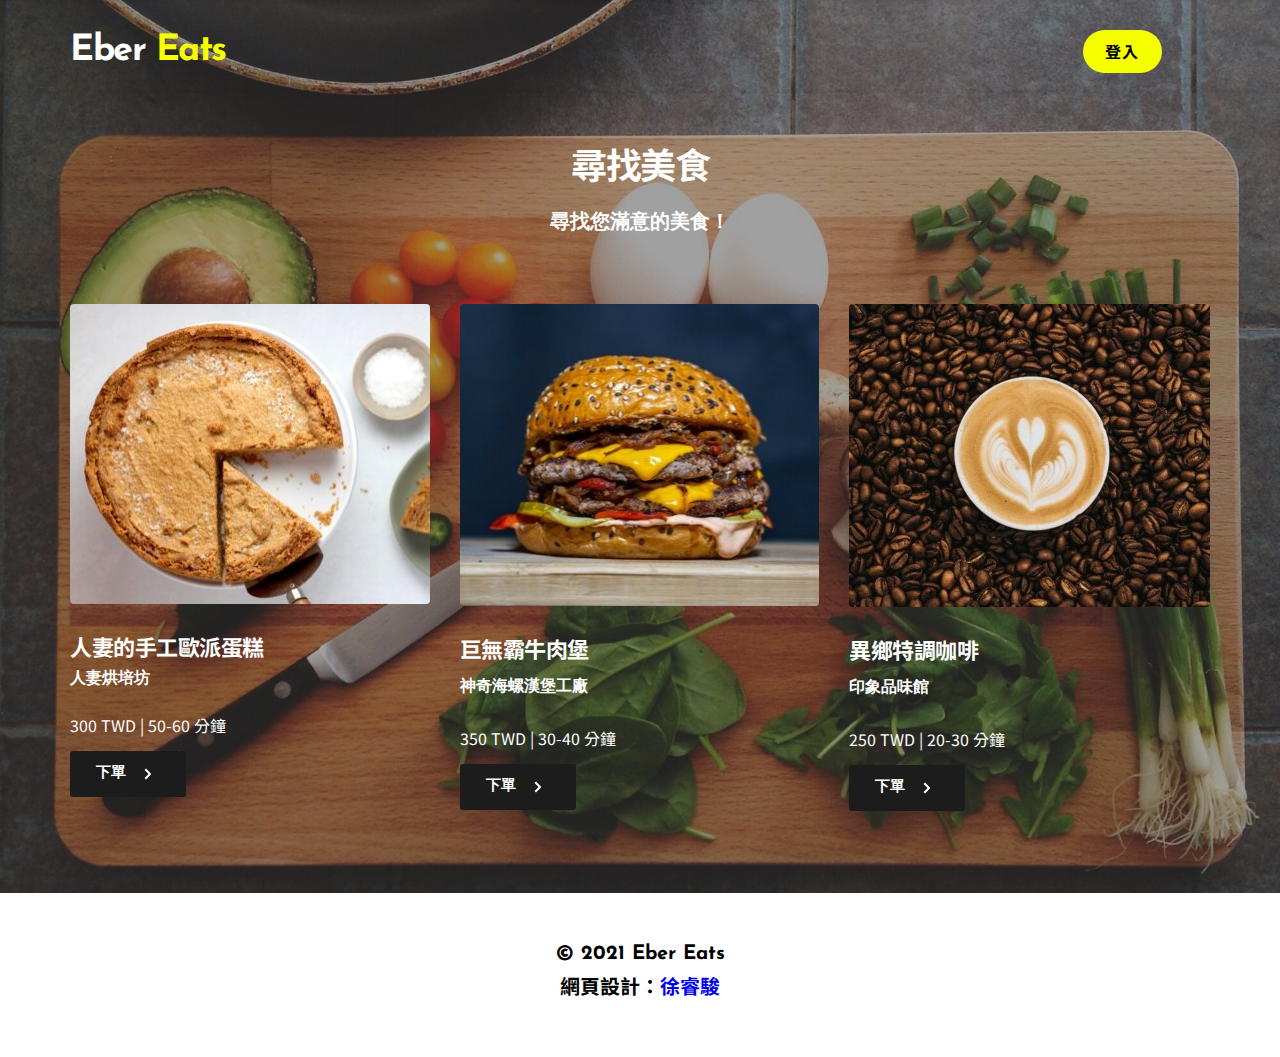
==== commit 99d41aa7: "Grammar Fix" ====
--- a/find.html
+++ b/find.html
@@ -1,4 +1,4 @@
-<!DOCTYPE html><html lang="en"><head><meta charset="utf-8"><link rel="icon" href="assets/img/422d3cd7ec634362fde897738c05076b.png" sizes="32x32"/><link rel="icon" href="assets/img/8b175c6108e86eacde75e7cce11e23f5.png" sizes="192x192"/><link rel="apple-touch-icon-precomposed" href="assets/img/e1062c0eae0d00444409eab6149a196d.png"/><title>Eber Eats | 尋找店家</title><meta name="description" content="在 Eber Eats 中尋找您喜愛的美食店家。"><meta property="og:title" content="今晚你想來點什麼？ | Eber Eats，不存在的外送服務"><meta property="og:description" content="Eber Eats 是台灣的美食外送網頁平台，雖然根本不存在。"><meta property="og:url" content="/find"><meta content="summary_large_image" name="twitter:card"><!-- BRIZY ASSETS --><meta name="viewport" content="width=device-width, initial-scale=1"><link class="brz-link brz-link-google-prefetch" rel="dns-prefetch" href="//ajax.googleapis.com"><link class="brz-link brz-link-google-prefetch" rel="dns-prefetch" href="//fonts.googleapis.com"><link class="brz-link brz-link-google-preconnect" rel="preconnect" href="https://fonts.gstatic.com/" crossorigin><link class="brz-link brz-link-cdn-preconnect" rel="preconnect" href="assets/6666cd76f96956469e7be39d750cc7d9." crossorigin><style class="brz-style brz-fonts__google">.brz .brz-ff-josefin_sans {font-family: Josefin Sans,sans-serif !important;}
+<!DOCTYPE html><html lang="en"><head><meta charset="utf-8"><link rel="icon" href="assets/img/422d3cd7ec634362fde897738c05076b.png" sizes="32x32"/><link rel="icon" href="assets/img/8b175c6108e86eacde75e7cce11e23f5.png" sizes="192x192"/><link rel="apple-touch-icon-precomposed" href="assets/img/e1062c0eae0d00444409eab6149a196d.png"/><title>Eber Eats | 尋找美食</title><meta name="description" content="在 Eber Eats 中尋找您喜愛的美食店家。"><meta property="og:title" content="今晚你想來點什麼？ | Eber Eats，不存在的外送服務"><meta property="og:description" content="Eber Eats 是台灣的美食外送網頁平台，雖然根本不存在。"><meta property="og:url" content="/find"><meta content="summary_large_image" name="twitter:card"><!-- BRIZY ASSETS --><meta name="viewport" content="width=device-width, initial-scale=1"><link class="brz-link brz-link-google-prefetch" rel="dns-prefetch" href="//ajax.googleapis.com"><link class="brz-link brz-link-google-prefetch" rel="dns-prefetch" href="//fonts.googleapis.com"><link class="brz-link brz-link-google-preconnect" rel="preconnect" href="https://fonts.gstatic.com/" crossorigin><link class="brz-link brz-link-cdn-preconnect" rel="preconnect" href="assets/6666cd76f96956469e7be39d750cc7d9." crossorigin><style class="brz-style brz-fonts__google">.brz .brz-ff-josefin_sans {font-family: Josefin Sans,sans-serif !important;}
 .brz .brz-ff-noto_sans_tc {font-family: Noto Sans TC,sans-serif !important;}
 .brz .brz-ff-lato {font-family: Lato,sans-serif !important;}
 .brz .brz-ff-overpass {font-family: Overpass,sans-serif !important;}
@@ -19,554 +19,554 @@
 .brz .brz-ff-comfortaa {font-family: Comfortaa,display !important;}
 .brz .brz-ff-kaushan_script {font-family: Kaushan Script,handwriting !important;}
 .brz .brz-ff-noto_serif {font-family: Noto Serif,serif !important;}
-.brz .brz-ff-montserrat {font-family: Montserrat,sans-serif !important;}</style><link class="brz-link brz-link-google" type="text/css" rel="stylesheet" href="https://fonts.googleapis.com/css?family=Josefin Sans:100,200,300,regular,500,600,700,100italic,200italic,300italic,italic,500italic,600italic,700italic|Noto Sans TC:100,300,regular,500,700,900|Lato:100,100italic,300,300italic,regular,italic,700,700italic,900,900italic|Overpass:100,100italic,200,200italic,300,300italic,regular,italic,600,600italic,700,700italic,800,800italic,900,900italic|Red Hat Text:regular,italic,500,500italic,700,700italic|DM Serif Text:regular,italic|Blinker:100,200,300,regular,600,700,800,900|Aleo:300,300italic,regular,italic,700,700italic|Nunito:200,200italic,300,300italic,regular,italic,600,600italic,700,700italic,800,800italic,900,900italic|Knewave:regular|Palanquin:100,200,300,regular,500,600,700|Palanquin Dark:regular,500,600,700|Roboto:100,100italic,300,300italic,regular,italic,500,500italic,700,700italic,900,900italic|Oswald:200,300,regular,500,600,700|Oxygen:300,regular,700|Playfair Display:regular,italic,700,700italic,900,900italic|Fira Sans:100,100italic,200,200italic,300,300italic,regular,italic,500,500italic,600,600italic,700,700italic,800,800italic,900,900italic|Abril Fatface:regular|Comfortaa:300,regular,500,600,700|Kaushan Script:regular|Noto Serif:regular,italic,700,700italic|Montserrat:100,100italic,200,200italic,300,300italic,regular,italic,500,500italic,600,600italic,700,700italic,800,800italic,900,900italic&subset=arabic,bengali,cyrillic,cyrillic-ext,devanagari,greek,greek-ext,gujarati,hebrew,khmer,korean,latin-ext,tamil,telugu,thai,vietnamese&display=swap" /><link class="brz-link brz-link-preview-pro" href="assets/bad47163f5de5843f920efef465374e2.css" rel="stylesheet"/><style class="brz-style"></style><style class="brz-style">@media (min-width:991px) {.brz .brz-css-inqch {display: block;}}
-@media (max-width:991px) and (min-width:768px) {.brz .brz-css-inqch {display: block;}}
-@media (max-width:767px) {.brz .brz-css-inqch {display: block;}}
-.brz .brz-css-wbagx {padding: 10px 0px 10px 0px;margin: 0;}
-.brz .brz-css-wbagx > .brz-bg {border: 0px solid rgba(102,115,141,0);border-radius: 0;}
-.brz .brz-css-wbagx > .brz-bg > .brz-bg-image {background-image: none;}
-.brz .brz-css-wbagx > .brz-bg > .brz-bg-color {background-color: rgba(255,255,255,1);background-image: none;}
-.brz .brz-css-wbagx > .brz-bg > .brz-bg-shape__top {background-image: none;background-size: 100% 100px;height: 100px;transform: rotateX(0deg) rotateY(0deg);z-index: auto;}
-.brz .brz-css-wbagx > .brz-bg > .brz-bg-shape__bottom {background-image: none;background-size: 100% 100px;height: 100px;transform: rotateX(-180deg) rotateY(-180deg);z-index: auto;}
-@media (max-width:991px) and (min-width:768px) {.brz .brz-css-wbagx {padding: 10px 0px 10px 0px;margin: 0;}
-	.brz .brz-css-wbagx > .brz-bg {border: 0px solid rgba(102,115,141,0);border-radius: 0;}
-	.brz .brz-css-wbagx > .brz-bg > .brz-bg-image {background-image: none;}
-	.brz .brz-css-wbagx > .brz-bg > .brz-bg-color {background-color: rgba(255,255,255,1);background-image: none;}
-	.brz .brz-css-wbagx > .brz-bg > .brz-bg-shape__top {background-image: none;background-size: 100% 100px;height: 100px;transform: rotateX(0deg) rotateY(0deg);z-index: auto;}
-	.brz .brz-css-wbagx > .brz-bg > .brz-bg-shape__bottom {background-image: none;background-size: 100% 100px;height: 100px;transform: rotateX(-180deg) rotateY(-180deg);z-index: auto;}}
-@media (max-width:767px) {.brz .brz-css-wbagx {padding: 10px 0px 10px 0px;margin: 0;}
-	.brz .brz-css-wbagx > .brz-bg {border: 0px solid rgba(102,115,141,0);border-radius: 0;}
-	.brz .brz-css-wbagx > .brz-bg > .brz-bg-image {background-image: none;}
-	.brz .brz-css-wbagx > .brz-bg > .brz-bg-color {background-color: rgba(255,255,255,1);background-image: none;}
-	.brz .brz-css-wbagx > .brz-bg > .brz-bg-shape__top {background-image: none;background-size: 100% 100px;height: 100px;transform: rotateX(0deg) rotateY(0deg);z-index: auto;}
-	.brz .brz-css-wbagx > .brz-bg > .brz-bg-shape__bottom {background-image: none;background-size: 100% 100px;height: 100px;transform: rotateX(-180deg) rotateY(-180deg);z-index: auto;}}
-.brz .brz-css-jmhma {border: 0px solid transparent;}
-@media (min-width:991px) {.brz .brz-css-jmhma {max-width: calc(1 * var(--brz-section-container-max-width,1170px));}}
-@media (max-width:991px) and (min-width:768px) {.brz .brz-css-jmhma {border: 0px solid transparent;}}
-@media (max-width:991px) and (min-width:768px) {.brz .brz-css-jmhma {max-width: 100%;}}
-@media (max-width:767px) {.brz .brz-css-jmhma {border: 0px solid transparent;}}
-@media (max-width:767px) {.brz .brz-css-jmhma {max-width: 100%;}}
-.brz .brz-css-tombv {margin: 0;z-index: auto;align-items: flex-start;}
-.brz .brz-css-tombv > .brz-bg {border: 0px solid rgba(102,115,141,0);border-radius: 0;max-width: 100%;}
-.brz .brz-css-tombv > .brz-bg > .brz-bg-image {background-image: none;display: block;}
-.brz .brz-css-tombv > .brz-bg > .brz-bg-color {background-color: rgba(0,0,0,0);background-image: none;}
-.brz .brz-css-tombv > .brz-bg > .brz-bg-map {display: none;}
-.brz .brz-css-tombv > .brz-bg > .brz-bg-video {display: none;}
-.brz .brz-css-tombv > .brz-row {border: 0px solid transparent;}
-@media (min-width:991px) {.brz .brz-css-tombv {min-height: auto;display: flex;}
-	.brz .brz-css-tombv > .brz-bg {transition-duration: .5s;transition-property: filter,box-shadow,background,border-radius,border-color;}
-	.brz .brz-css-tombv > .brz-bg > .brz-bg-image {transition-duration: .5s;transition-property: filter,box-shadow,background,border-radius,border-color;}
-	.brz .brz-css-tombv > .brz-bg > .brz-bg-color {transition-duration: .5s;transition-property: filter,box-shadow,background,border-radius,border-color;}
-	.brz .brz-css-tombv > .brz-bg > .brz-bg-video {transition-duration: .5s;transition-property: filter,box-shadow,background,border-radius,border-color;}
-	.brz .brz-css-tombv > .brz-row {transition-duration: .5s;transition-property: filter,box-shadow,background,border-radius,border-color;}}
-@media (max-width:991px) and (min-width:768px) {.brz .brz-css-tombv {margin: 0;z-index: auto;align-items: flex-start;}
-	.brz .brz-css-tombv > .brz-bg {border: 0px solid rgba(102,115,141,0);border-radius: 0;max-width: 100%;}
-	.brz .brz-css-tombv > .brz-bg > .brz-bg-image {background-image: none;display: block;}
-	.brz .brz-css-tombv > .brz-bg > .brz-bg-color {background-color: rgba(0,0,0,0);background-image: none;}
-	.brz .brz-css-tombv > .brz-bg > .brz-bg-map {display: none;}
-	.brz .brz-css-tombv > .brz-bg > .brz-bg-video {display: none;}
-	.brz .brz-css-tombv > .brz-row {border: 0px solid transparent;}}
-@media (max-width:991px) and (min-width:768px) {.brz .brz-css-tombv {min-height: auto;display: flex;}
-	.brz .brz-css-tombv > .brz-bg {transition-duration: .5s;transition-property: filter,box-shadow,background,border-radius,border-color;}
-	.brz .brz-css-tombv > .brz-bg > .brz-bg-image {transition-duration: .5s;transition-property: filter,box-shadow,background,border-radius,border-color;}
-	.brz .brz-css-tombv > .brz-bg > .brz-bg-color {transition-duration: .5s;transition-property: filter,box-shadow,background,border-radius,border-color;}
-	.brz .brz-css-tombv > .brz-bg > .brz-bg-video {transition-duration: .5s;transition-property: filter,box-shadow,background,border-radius,border-color;}
-	.brz .brz-css-tombv > .brz-row {flex-direction: row;flex-wrap: wrap;justify-content: flex-start;transition-duration: .5s;transition-property: filter,box-shadow,background,border-radius,border-color;}}
-@media (max-width:767px) {.brz .brz-css-tombv {margin: 0;z-index: auto;align-items: flex-start;}
-	.brz .brz-css-tombv > .brz-bg {border: 0px solid rgba(102,115,141,0);border-radius: 0;max-width: 100%;}
-	.brz .brz-css-tombv > .brz-bg > .brz-bg-image {background-image: none;display: block;}
-	.brz .brz-css-tombv > .brz-bg > .brz-bg-color {background-color: rgba(0,0,0,0);background-image: none;}
-	.brz .brz-css-tombv > .brz-bg > .brz-bg-map {display: none;}
-	.brz .brz-css-tombv > .brz-bg > .brz-bg-video {display: none;}
-	.brz .brz-css-tombv > .brz-row {border: 0px solid transparent;}}
-@media (max-width:767px) {.brz .brz-css-tombv {min-height: auto;display: flex;}
-	.brz .brz-css-tombv > .brz-bg {transition-duration: .5s;transition-property: filter,box-shadow,background,border-radius,border-color;}
-	.brz .brz-css-tombv > .brz-bg > .brz-bg-image {transition-duration: .5s;transition-property: filter,box-shadow,background,border-radius,border-color;}
-	.brz .brz-css-tombv > .brz-bg > .brz-bg-color {transition-duration: .5s;transition-property: filter,box-shadow,background,border-radius,border-color;}
-	.brz .brz-css-tombv > .brz-bg > .brz-bg-video {transition-duration: .5s;transition-property: filter,box-shadow,background,border-radius,border-color;}
-	.brz .brz-css-tombv > .brz-row {flex-direction: row;flex-wrap: wrap;justify-content: flex-start;transition-duration: .5s;transition-property: filter,box-shadow,background,border-radius,border-color;}}
-.brz .brz-css-noujh {padding: 10px;max-width: 100%;}
-@media (max-width:991px) and (min-width:768px) {.brz .brz-css-noujh {padding: 0;max-width: 100%;}}
-@media (max-width:767px) {.brz .brz-css-noujh {padding: 0;max-width: 100%;}}
-.brz .brz-css-umqyn {z-index: auto;flex: 1 1 50%;max-width: 50%;justify-content: flex-start;}
-.brz .brz-css-umqyn > .brz-bg {border: 0px solid rgba(102,115,141,0);border-radius: 0;margin: 0;}
-.brz .brz-css-umqyn > .brz-bg > .brz-bg-image {background-image: none;}
-.brz .brz-css-umqyn > .brz-bg > .brz-bg-color {background-color: rgba(0,0,0,0);background-image: none;}
-@media (min-width:991px) {.brz .brz-css-umqyn > .brz-bg {transition-duration: .5s;transition-property: filter,box-shadow,background,border-radius,border-color;}
-	.brz .brz-css-umqyn > .brz-bg > .brz-bg-image {transition-duration: .5s;transition-property: filter,box-shadow,background,border-radius,border-color;}
-	.brz .brz-css-umqyn > .brz-bg > .brz-bg-color {transition-duration: .5s;transition-property: filter,box-shadow,background,border-radius,border-color;}}
-@media (max-width:991px) and (min-width:768px) {.brz .brz-css-umqyn {z-index: auto;flex: 1 1 50%;max-width: 50%;justify-content: flex-start;}
-	.brz .brz-css-umqyn > .brz-bg {border: 0px solid rgba(102,115,141,0);border-radius: 0;margin: 0;}
-	.brz .brz-css-umqyn > .brz-bg > .brz-bg-image {background-image: none;}
-	.brz .brz-css-umqyn > .brz-bg > .brz-bg-color {background-color: rgba(0,0,0,0);background-image: none;}}
-@media (max-width:991px) and (min-width:768px) {.brz .brz-css-umqyn > .brz-bg {transition-duration: .5s;transition-property: filter,box-shadow,background,border-radius,border-color;}
-	.brz .brz-css-umqyn > .brz-bg > .brz-bg-image {transition-duration: .5s;transition-property: filter,box-shadow,background,border-radius,border-color;}
-	.brz .brz-css-umqyn > .brz-bg > .brz-bg-color {transition-duration: .5s;transition-property: filter,box-shadow,background,border-radius,border-color;}}
-@media (max-width:767px) {.brz .brz-css-umqyn {z-index: auto;flex: 1 1 100%;max-width: 100%;justify-content: flex-start;}
-	.brz .brz-css-umqyn > .brz-bg {border: 0px solid rgba(102,115,141,0);border-radius: 0;margin: 10px 0px 10px 0px;}
-	.brz .brz-css-umqyn > .brz-bg > .brz-bg-image {background-image: none;}
-	.brz .brz-css-umqyn > .brz-bg > .brz-bg-color {background-color: rgba(0,0,0,0);background-image: none;}}
-@media (max-width:767px) {.brz .brz-css-umqyn > .brz-bg {transition-duration: .5s;transition-property: filter,box-shadow,background,border-radius,border-color;}
-	.brz .brz-css-umqyn > .brz-bg > .brz-bg-image {transition-duration: .5s;transition-property: filter,box-shadow,background,border-radius,border-color;}
-	.brz .brz-css-umqyn > .brz-bg > .brz-bg-color {transition-duration: .5s;transition-property: filter,box-shadow,background,border-radius,border-color;}}
-.brz .brz-css-ysalv {z-index: auto;margin: 0;border: 0px solid transparent;padding: 5px 15px 5px 15px;}
-@media (min-width:991px) {.brz .brz-css-ysalv {display: flex;transition-duration: .5s;transition-property: filter,box-shadow,background,border-radius,border-color;}}
-@media (max-width:991px) and (min-width:768px) {.brz .brz-css-ysalv {z-index: auto;margin: 0;border: 0px solid transparent;padding: 5px 15px 5px 15px;}}
-@media (max-width:991px) and (min-width:768px) {.brz .brz-css-ysalv {display: flex;transition-duration: .5s;transition-property: filter,box-shadow,background,border-radius,border-color;}}
-@media (max-width:767px) {.brz .brz-css-ysalv {z-index: auto;margin: 10px 0px 10px 0px;border: 0px solid transparent;padding: 0;}}
-@media (max-width:767px) {.brz .brz-css-ysalv {display: flex;transition-duration: .5s;transition-property: filter,box-shadow,background,border-radius,border-color;}}
-.brz .brz-css-bdptm {padding: 0;margin: 10px 0px 10px 0px;justify-content: center;position: relative;}
-@media (min-width:991px) {.brz .brz-css-bdptm {display: flex;z-index: auto;position: relative;}}
-@media (max-width:991px) and (min-width:768px) {.brz .brz-css-bdptm {padding: 0;margin: 10px 0px 10px 0px;justify-content: center;position: relative;}}
-@media (max-width:991px) and (min-width:768px) {.brz .brz-css-bdptm {display: flex;z-index: auto;position: relative;}}
-@media (max-width:767px) {.brz .brz-css-bdptm {padding: 0;margin: 10px 0px 10px 0px;justify-content: center;position: relative;}}
-@media (max-width:767px) {.brz .brz-css-bdptm {display: flex;z-index: auto;position: relative;}}
-.brz .brz-css-yyaud {width: 100%;}
-@media (max-width:991px) and (min-width:768px) {.brz .brz-css-yyaud {width: 100%;}}
-@media (max-width:767px) {.brz .brz-css-yyaud {width: 100%;}}
-.brz .brz-css-ubcdb {height: 50px;}
-@media (max-width:991px) and (min-width:768px) {.brz .brz-css-ubcdb {height: 50px;}}
-@media (max-width:767px) {.brz .brz-css-ubcdb {height: 50px;}}
-.brz .brz-css-cidtb {z-index: auto;position: relative;margin: 10px 0px 10px 0px;}
-@media (min-width:991px) {.brz .brz-css-cidtb {display: flex;position: relative;}}
-@media (max-width:991px) and (min-width:768px) {.brz .brz-css-cidtb {z-index: auto;position: relative;margin: 10px 0px 10px 0px;}}
-@media (max-width:991px) and (min-width:768px) {.brz .brz-css-cidtb {display: flex;position: relative;}}
-@media (max-width:767px) {.brz .brz-css-cidtb {z-index: auto;position: relative;margin: 10px 0px 10px 0px;}}
-@media (max-width:767px) {.brz .brz-css-cidtb {display: flex;position: relative;}}
-.brz .brz-css-mjnla {justify-content: center;padding: 0;margin: 0px -5px -20px -5px;}
-@media (max-width:991px) and (min-width:768px) {.brz .brz-css-mjnla {justify-content: center;padding: 0;margin: 0px -5px -20px -5px;}}
-@media (max-width:767px) {.brz .brz-css-mjnla {justify-content: center;padding: 0;margin: 0px -5px -20px -5px;}}
-.brz .brz-css-ncltr {padding: 0px 5px 20px 5px;}
-@media (max-width:991px) and (min-width:768px) {.brz .brz-css-ncltr {padding: 0px 5px 20px 5px;}}
-@media (max-width:767px) {.brz .brz-css-ncltr {padding: 0px 5px 20px 5px;}}
-.brz .brz-css-btnlh.brz-btn {display: flex;align-items: center;justify-content: center;font-family: Overpass,sans-serif;font-weight: 700;font-size: 15px;line-height: 1.6;letter-spacing: 0px;color: rgba(255,255,255,1);border: 2px solid rgba(5,202,182,0);border-radius: 2px;background-color: rgba(5,202,182,1);background-image: none;padding: 14px 42px 14px 42px;flex-flow: row-reverse nowrap;}
-.brz .brz-css-btnlh .brz-btn--story-container {border: 2px solid rgba(5,202,182,0);flex-flow: row-reverse nowrap;border-radius: 2px;}
-@media (min-width:991px) {.brz .brz-css-btnlh.brz-btn {transition-duration: .5s;transition-property: color,box-shadow,background,border-color;}}
-@media (min-width:991px) {.brz .brz-css-btnlh.brz-btn:hover {background-color: rgba(5,202,182,.8);}}
-@media (max-width:991px) and (min-width:768px) {.brz .brz-css-btnlh.brz-btn {display: flex;align-items: center;justify-content: center;font-family: Overpass,sans-serif;font-weight: 700;font-size: 17px;line-height: 1.6;letter-spacing: 0px;color: rgba(255,255,255,1);border: 2px solid rgba(5,202,182,0);border-radius: 2px;background-color: rgba(5,202,182,1);background-image: none;padding: 11px 26px 11px 26px;flex-flow: row-reverse nowrap;}
-	.brz .brz-css-btnlh .brz-btn--story-container {border: 2px solid rgba(5,202,182,0);flex-flow: row-reverse nowrap;border-radius: 2px;}}
-@media (max-width:991px) and (min-width:768px) {.brz .brz-css-btnlh.brz-btn {transition-duration: .5s;transition-property: color,box-shadow,background,border-color;}}
-@media (max-width:767px) {.brz .brz-css-btnlh.brz-btn {display: flex;align-items: center;justify-content: center;font-family: Overpass,sans-serif;font-weight: 700;font-size: 15px;line-height: 1.6;letter-spacing: 0px;color: rgba(255,255,255,1);border: 2px solid rgba(5,202,182,0);border-radius: 2px;background-color: rgba(5,202,182,1);background-image: none;padding: 11px 26px 11px 26px;flex-flow: row-reverse nowrap;}
-	.brz .brz-css-btnlh .brz-btn--story-container {border: 2px solid rgba(5,202,182,0);flex-flow: row-reverse nowrap;border-radius: 2px;}}
-@media (max-width:767px) {.brz .brz-css-btnlh.brz-btn {transition-duration: .5s;transition-property: color,box-shadow,background,border-color;}}
-.brz .brz-css-gttdj {padding: 75px 0px 75px 0px;margin: 0;}
-.brz .brz-css-gttdj > .brz-bg {border: 0px solid rgba(102,115,141,0);border-radius: 0;}
-.brz .brz-css-gttdj > .brz-bg > .brz-bg-image {background-image: none;}
-.brz .brz-css-gttdj > .brz-bg > .brz-bg-color {background-color: rgba(0,0,0,0);background-image: none;}
-.brz .brz-css-gttdj > .brz-bg > .brz-bg-shape__top {background-image: none;background-size: 100% 100px;height: 100px;transform: rotateX(0deg) rotateY(0deg);z-index: auto;}
-.brz .brz-css-gttdj > .brz-bg > .brz-bg-shape__bottom {background-image: none;background-size: 100% 100px;height: 100px;transform: rotateX(-180deg) rotateY(-180deg);z-index: auto;}
-@media (max-width:991px) and (min-width:768px) {.brz .brz-css-gttdj {padding: 50px 15px 50px 15px;margin: 0;}
-	.brz .brz-css-gttdj > .brz-bg {border: 0px solid rgba(102,115,141,0);border-radius: 0;}
-	.brz .brz-css-gttdj > .brz-bg > .brz-bg-image {background-image: none;}
-	.brz .brz-css-gttdj > .brz-bg > .brz-bg-color {background-color: rgba(0,0,0,0);background-image: none;}
-	.brz .brz-css-gttdj > .brz-bg > .brz-bg-shape__top {background-image: none;background-size: 100% 100px;height: 100px;transform: rotateX(0deg) rotateY(0deg);z-index: auto;}
-	.brz .brz-css-gttdj > .brz-bg > .brz-bg-shape__bottom {background-image: none;background-size: 100% 100px;height: 100px;transform: rotateX(-180deg) rotateY(-180deg);z-index: auto;}}
-@media (max-width:767px) {.brz .brz-css-gttdj {padding: 25px 15px 25px 15px;margin: 0;}
-	.brz .brz-css-gttdj > .brz-bg {border: 0px solid rgba(102,115,141,0);border-radius: 0;}
-	.brz .brz-css-gttdj > .brz-bg > .brz-bg-image {background-image: none;}
-	.brz .brz-css-gttdj > .brz-bg > .brz-bg-color {background-color: rgba(0,0,0,0);background-image: none;}
-	.brz .brz-css-gttdj > .brz-bg > .brz-bg-shape__top {background-image: none;background-size: 100% 100px;height: 100px;transform: rotateX(0deg) rotateY(0deg);z-index: auto;}
-	.brz .brz-css-gttdj > .brz-bg > .brz-bg-shape__bottom {background-image: none;background-size: 100% 100px;height: 100px;transform: rotateX(-180deg) rotateY(-180deg);z-index: auto;}}
-.brz .brz-css-pvfhx {border: 0px solid transparent;}
-@media (min-width:991px) {.brz .brz-css-pvfhx {max-width: calc(1 * var(--brz-section-container-max-width,1170px));}}
-@media (max-width:991px) and (min-width:768px) {.brz .brz-css-pvfhx {border: 0px solid transparent;}}
-@media (max-width:991px) and (min-width:768px) {.brz .brz-css-pvfhx {max-width: 100%;}}
-@media (max-width:767px) {.brz .brz-css-pvfhx {border: 0px solid transparent;}}
-@media (max-width:767px) {.brz .brz-css-pvfhx {max-width: 100%;}}
-.brz .brz-css-jecho {z-index: auto;margin: 0;}
-.brz .brz-css-jecho .brz-section__content {min-height: auto;display: flex;}
-.brz .brz-css-jecho .brz-container {justify-content: center;}
-.brz .brz-css-jecho > .slick-slider > .brz-slick-slider__dots {color: rgba(0,0,0,1);}
-.brz .brz-css-jecho > .slick-slider > .brz-slick-slider__arrow {color: rgba(0,0,0,.7);}
-@media (min-width:991px) {.brz .brz-css-jecho {display: block;}}
-@media (min-width:991px) {.brz .brz-css-jecho > .slick-slider > .brz-slick-slider__arrow:hover {color: rgba(0,0,0,1);}}
-@media (max-width:991px) and (min-width:768px) {.brz .brz-css-jecho {z-index: auto;margin: 0;}
-	.brz .brz-css-jecho .brz-section__content {min-height: auto;display: flex;}
-	.brz .brz-css-jecho .brz-container {justify-content: center;}
-	.brz .brz-css-jecho > .slick-slider > .brz-slick-slider__dots {color: rgba(0,0,0,1);}
-	.brz .brz-css-jecho > .slick-slider > .brz-slick-slider__arrow {color: rgba(0,0,0,.7);}}
-@media (max-width:991px) and (min-width:768px) {.brz .brz-css-jecho {display: block;}}
-@media (max-width:767px) {.brz .brz-css-jecho {z-index: auto;margin: 0;}
-	.brz .brz-css-jecho .brz-section__content {min-height: auto;display: flex;}
-	.brz .brz-css-jecho .brz-container {justify-content: center;}
-	.brz .brz-css-jecho > .slick-slider > .brz-slick-slider__dots {color: rgba(0,0,0,1);}
-	.brz .brz-css-jecho > .slick-slider > .brz-slick-slider__arrow {color: rgba(0,0,0,.7);}}
-@media (max-width:767px) {.brz .brz-css-jecho {display: block;}}
-.brz .brz-css-tntwq {padding: 75px 0px 75px 0px;}
-.brz .brz-css-tntwq > .brz-bg {border: 0px solid rgba(102,115,141,0);border-radius: 0;}
-.brz .brz-css-tntwq > .brz-bg > .brz-bg-image {background-image: none;display: block;}
-.brz .brz-css-tntwq > .brz-bg > .brz-bg-color {background-color: rgba(0,0,0,0);background-image: none;}
-.brz .brz-css-tntwq > .brz-bg > .brz-bg-map {display: none;}
-.brz .brz-css-tntwq > .brz-bg > .brz-bg-video {display: none;}
-.brz .brz-css-tntwq > .brz-bg > .brz-bg-shape__top {background-image: none;background-size: 100% 100px;height: 100px;transform: rotateX(0deg) rotateY(0deg);z-index: auto;}
-.brz .brz-css-tntwq > .brz-bg > .brz-bg-shape__bottom {background-image: none;background-size: 100% 100px;height: 100px;transform: rotateX(-180deg) rotateY(-180deg);z-index: auto;}
-@media (min-width:991px) {.brz .brz-css-tntwq > .brz-bg > .brz-bg-image {background-attachment: scroll;}}
-@media (max-width:991px) and (min-width:768px) {.brz .brz-css-tntwq {padding: 50px 15px 50px 15px;}
-	.brz .brz-css-tntwq > .brz-bg {border: 0px solid rgba(102,115,141,0);border-radius: 0;}
-	.brz .brz-css-tntwq > .brz-bg > .brz-bg-image {background-image: none;display: block;}
-	.brz .brz-css-tntwq > .brz-bg > .brz-bg-color {background-color: rgba(0,0,0,0);background-image: none;}
-	.brz .brz-css-tntwq > .brz-bg > .brz-bg-map {display: none;}
-	.brz .brz-css-tntwq > .brz-bg > .brz-bg-video {display: none;}
-	.brz .brz-css-tntwq > .brz-bg > .brz-bg-shape__top {background-image: none;background-size: 100% 100px;height: 100px;transform: rotateX(0deg) rotateY(0deg);z-index: auto;}
-	.brz .brz-css-tntwq > .brz-bg > .brz-bg-shape__bottom {background-image: none;background-size: 100% 100px;height: 100px;transform: rotateX(-180deg) rotateY(-180deg);z-index: auto;}}
-@media (max-width:767px) {.brz .brz-css-tntwq {padding: 25px 15px 25px 15px;}
-	.brz .brz-css-tntwq > .brz-bg {border: 0px solid rgba(102,115,141,0);border-radius: 0;}
-	.brz .brz-css-tntwq > .brz-bg > .brz-bg-image {background-image: none;display: block;}
-	.brz .brz-css-tntwq > .brz-bg > .brz-bg-color {background-color: rgba(0,0,0,0);background-image: none;}
-	.brz .brz-css-tntwq > .brz-bg > .brz-bg-map {display: none;}
-	.brz .brz-css-tntwq > .brz-bg > .brz-bg-video {display: none;}
-	.brz .brz-css-tntwq > .brz-bg > .brz-bg-shape__top {background-image: none;background-size: 100% 100px;height: 100px;transform: rotateX(0deg) rotateY(0deg);z-index: auto;}
-	.brz .brz-css-tntwq > .brz-bg > .brz-bg-shape__bottom {background-image: none;background-size: 100% 100px;height: 100px;transform: rotateX(-180deg) rotateY(-180deg);z-index: auto;}}
-.brz .brz-css-akfcl {border: 0px solid transparent;}
-@media (min-width:991px) {.brz .brz-css-akfcl {max-width: calc(1 * var(--brz-section-container-max-width,1170px));}}
-@media (max-width:991px) and (min-width:768px) {.brz .brz-css-akfcl {border: 0px solid transparent;}}
-@media (max-width:991px) and (min-width:768px) {.brz .brz-css-akfcl {max-width: 100%;}}
-@media (max-width:767px) {.brz .brz-css-akfcl {border: 0px solid transparent;}}
-@media (max-width:767px) {.brz .brz-css-akfcl {max-width: 100%;}}
-.brz .brz-css-rsasm {max-width: 100%;height: auto;border: 0px solid rgba(102,115,141,0);border-radius: 0px;}
-@media (min-width:991px) {.brz .brz-css-rsasm {transition-duration: .5s;transition-property: border,box-shadow,filter;}
-	.brz .brz-css-rsasm:after {transition-duration: .5s;transition-property: border,box-shadow,filter;}
-	.brz .brz-css-rsasm .brz-picture {transition-duration: .5s;transition-property: border,box-shadow,filter;}}
-@media (max-width:991px) and (min-width:768px) {.brz .brz-css-rsasm {max-width: 100%;height: auto;border: 0px solid rgba(102,115,141,0);border-radius: 0px;}}
-@media (max-width:991px) and (min-width:768px) {.brz .brz-css-rsasm {transition-duration: .5s;transition-property: border,box-shadow,filter;}
-	.brz .brz-css-rsasm:after {transition-duration: .5s;transition-property: border,box-shadow,filter;}
-	.brz .brz-css-rsasm .brz-picture {transition-duration: .5s;transition-property: border,box-shadow,filter;}}
-@media (max-width:767px) {.brz .brz-css-rsasm {max-width: 100%;height: auto;border: 0px solid rgba(102,115,141,0);border-radius: 0px;}}
-@media (max-width:767px) {.brz .brz-css-rsasm {transition-duration: .5s;transition-property: border,box-shadow,filter;}
-	.brz .brz-css-rsasm:after {transition-duration: .5s;transition-property: border,box-shadow,filter;}
-	.brz .brz-css-rsasm .brz-picture {transition-duration: .5s;transition-property: border,box-shadow,filter;}}
-.brz .brz-css-nkxwe {padding-top: 83.6346%;}
-@media (max-width:991px) and (min-width:768px) {.brz .brz-css-nkxwe {padding-top: 83.633%;}}
-@media (max-width:767px) {.brz .brz-css-nkxwe {padding-top: 47.3389%;}}
-.brz .brz-css-mnbga {font-size: 16px;margin-left: 10px;margin-right: 0;stroke-width: 0;}
-@media (max-width:991px) and (min-width:768px) {.brz .brz-css-mnbga {font-size: 16px;margin-left: 10px;margin-right: 0;stroke-width: 0;}}
-@media (max-width:767px) {.brz .brz-css-mnbga {font-size: 16px;margin-left: 10px;margin-right: 0;stroke-width: 0;}}
-.brz .brz-css-ynpfq {max-width: 100%;height: auto;border: 0px solid rgba(102,115,141,0);border-radius: 0px;}
-@media (min-width:991px) {.brz .brz-css-ynpfq {transition-duration: .5s;transition-property: border,box-shadow,filter;}
-	.brz .brz-css-ynpfq:after {transition-duration: .5s;transition-property: border,box-shadow,filter;}
-	.brz .brz-css-ynpfq .brz-picture {transition-duration: .5s;transition-property: border,box-shadow,filter;}}
-@media (max-width:991px) and (min-width:768px) {.brz .brz-css-ynpfq {max-width: 100%;height: auto;border: 0px solid rgba(102,115,141,0);border-radius: 0px;}}
-@media (max-width:991px) and (min-width:768px) {.brz .brz-css-ynpfq {transition-duration: .5s;transition-property: border,box-shadow,filter;}
-	.brz .brz-css-ynpfq:after {transition-duration: .5s;transition-property: border,box-shadow,filter;}
-	.brz .brz-css-ynpfq .brz-picture {transition-duration: .5s;transition-property: border,box-shadow,filter;}}
-@media (max-width:767px) {.brz .brz-css-ynpfq {max-width: 100%;height: auto;border: 0px solid rgba(102,115,141,0);border-radius: 0px;}}
-@media (max-width:767px) {.brz .brz-css-ynpfq {transition-duration: .5s;transition-property: border,box-shadow,filter;}
-	.brz .brz-css-ynpfq:after {transition-duration: .5s;transition-property: border,box-shadow,filter;}
-	.brz .brz-css-ynpfq .brz-picture {transition-duration: .5s;transition-property: border,box-shadow,filter;}}
-.brz .brz-css-dhmxp {padding-top: 83.9572%;}
-@media (max-width:991px) and (min-width:768px) {.brz .brz-css-dhmxp {padding-top: 83.9574%;}}
-@media (max-width:767px) {.brz .brz-css-dhmxp {padding-top: 42.6889%;}}
-.brz .brz-css-dvyfe {max-width: 100%;height: auto;border: 0px solid rgba(102,115,141,0);border-radius: 0px;}
-@media (min-width:991px) {.brz .brz-css-dvyfe {transition-duration: .5s;transition-property: border,box-shadow,filter;}
-	.brz .brz-css-dvyfe:after {transition-duration: .5s;transition-property: border,box-shadow,filter;}
-	.brz .brz-css-dvyfe .brz-picture {transition-duration: .5s;transition-property: border,box-shadow,filter;}}
-@media (max-width:991px) and (min-width:768px) {.brz .brz-css-dvyfe {max-width: 100%;height: auto;border: 0px solid rgba(102,115,141,0);border-radius: 0px;}}
-@media (max-width:991px) and (min-width:768px) {.brz .brz-css-dvyfe {transition-duration: .5s;transition-property: border,box-shadow,filter;}
-	.brz .brz-css-dvyfe:after {transition-duration: .5s;transition-property: border,box-shadow,filter;}
-	.brz .brz-css-dvyfe .brz-picture {transition-duration: .5s;transition-property: border,box-shadow,filter;}}
-@media (max-width:767px) {.brz .brz-css-dvyfe {max-width: 100%;height: auto;border: 0px solid rgba(102,115,141,0);border-radius: 0px;}}
-@media (max-width:767px) {.brz .brz-css-dvyfe {transition-duration: .5s;transition-property: border,box-shadow,filter;}
-	.brz .brz-css-dvyfe:after {transition-duration: .5s;transition-property: border,box-shadow,filter;}
-	.brz .brz-css-dvyfe .brz-picture {transition-duration: .5s;transition-property: border,box-shadow,filter;}}
-.brz .brz-css-fhfnr {padding-top: 83.9994%;}
-@media (max-width:991px) and (min-width:768px) {.brz .brz-css-fhfnr {padding-top: 84%;}}
-@media (max-width:767px) {.brz .brz-css-fhfnr {padding-top: 90%;}}
-.brz .brz-css-ahmhq {padding: 75px 0px 75px 0px;min-height: auto;display: flex;margin: 0;}
-.brz .brz-css-ahmhq > .brz-bg {border: 0px solid rgba(102,115,141,0);border-radius: 0;}
-.brz .brz-css-ahmhq > .brz-bg > .brz-bg-image {background-image: none;display: block;}
-.brz .brz-css-ahmhq > .brz-bg > .brz-bg-color {background-color: rgba(0,0,0,0);background-image: none;}
-.brz .brz-css-ahmhq > .brz-bg > .brz-bg-shape__top {background-image: none;background-size: 100% 100px;height: 100px;transform: rotateX(0deg) rotateY(0deg);z-index: auto;}
-.brz .brz-css-ahmhq > .brz-bg > .brz-bg-shape__bottom {background-image: none;background-size: 100% 100px;height: 100px;transform: rotateX(-180deg) rotateY(-180deg);z-index: auto;}
-.brz .brz-css-ahmhq .brz-container {justify-content: center;}
-@media (max-width:991px) and (min-width:768px) {.brz .brz-css-ahmhq {padding: 25px 15px 25px 15px;min-height: auto;display: flex;margin: 0;}
-	.brz .brz-css-ahmhq > .brz-bg {border: 0px solid rgba(102,115,141,0);border-radius: 0;}
-	.brz .brz-css-ahmhq > .brz-bg > .brz-bg-image {background-image: none;display: block;}
-	.brz .brz-css-ahmhq > .brz-bg > .brz-bg-color {background-color: rgba(0,0,0,0);background-image: none;}
-	.brz .brz-css-ahmhq > .brz-bg > .brz-bg-shape__top {background-image: none;background-size: 100% 100px;height: 100px;transform: rotateX(0deg) rotateY(0deg);z-index: auto;}
-	.brz .brz-css-ahmhq > .brz-bg > .brz-bg-shape__bottom {background-image: none;background-size: 100% 100px;height: 100px;transform: rotateX(-180deg) rotateY(-180deg);z-index: auto;}
-	.brz .brz-css-ahmhq .brz-container {justify-content: center;}}
-@media (max-width:767px) {.brz .brz-css-ahmhq {padding: 25px 15px 25px 15px;min-height: auto;display: flex;margin: 0;}
-	.brz .brz-css-ahmhq > .brz-bg {border: 0px solid rgba(102,115,141,0);border-radius: 0;}
-	.brz .brz-css-ahmhq > .brz-bg > .brz-bg-image {background-image: none;display: block;}
-	.brz .brz-css-ahmhq > .brz-bg > .brz-bg-color {background-color: rgba(0,0,0,0);background-image: none;}
-	.brz .brz-css-ahmhq > .brz-bg > .brz-bg-shape__top {background-image: none;background-size: 100% 100px;height: 100px;transform: rotateX(0deg) rotateY(0deg);z-index: auto;}
-	.brz .brz-css-ahmhq > .brz-bg > .brz-bg-shape__bottom {background-image: none;background-size: 100% 100px;height: 100px;transform: rotateX(-180deg) rotateY(-180deg);z-index: auto;}
-	.brz .brz-css-ahmhq .brz-container {justify-content: center;}}
-.brz .brz-css-gzdoe {border: 0px solid transparent;}
-@media (min-width:991px) {.brz .brz-css-gzdoe {max-width: calc(1 * var(--brz-section-container-max-width,1170px));}}
-@media (max-width:991px) and (min-width:768px) {.brz .brz-css-gzdoe {border: 0px solid transparent;}}
-@media (max-width:991px) and (min-width:768px) {.brz .brz-css-gzdoe {max-width: 100%;}}
-@media (max-width:767px) {.brz .brz-css-gzdoe {border: 0px solid transparent;}}
-@media (max-width:767px) {.brz .brz-css-gzdoe {max-width: 100%;}}
-.brz .brz-css-ajtzg {padding: 0;}
-@media (max-width:991px) and (min-width:768px) {.brz .brz-css-ajtzg {padding: 0;}}
-@media (max-width:767px) {.brz .brz-css-ajtzg {padding: 0;}}
-.brz .brz-css-hpybn {margin: 0;}
-@media (max-width:991px) and (min-width:768px) {.brz .brz-css-hpybn {margin: 0;}}
-@media (max-width:767px) {.brz .brz-css-hpybn {margin: 0;}}
-.brz .brz-css-zaboo {padding: 10px 0px 10px 0px;}
-@media (max-width:991px) and (min-width:768px) {.brz .brz-css-zaboo {padding: 10px 0px 0px 10px;}}
-@media (max-width:767px) {.brz .brz-css-zaboo {padding: 0;}}
-.brz .brz-css-wkpnc {padding: 0;}
-@media (max-width:991px) and (min-width:768px) {.brz .brz-css-wkpnc {padding: 0;}}
-@media (max-width:767px) {.brz .brz-css-wkpnc {padding: 0;}}
-.brz .brz-css-dgtuq {flex: 1 1 16.7%;max-width: 16.7%;justify-content: center;}
-@media (max-width:991px) and (min-width:768px) {.brz .brz-css-dgtuq {flex: 1 1 25.6%;max-width: 25.6%;justify-content: center;}}
-@media (max-width:767px) {.brz .brz-css-dgtuq {flex: 1 1 48.2%;max-width: 48.2%;justify-content: center;}}
-.brz .brz-css-opebc {padding: 0px 15px 0px 15px;}
-@media (max-width:991px) and (min-width:768px) {.brz .brz-css-opebc {padding: 5px 15px 5px 15px;}}
-@media (max-width:767px) {.brz .brz-css-opebc {padding: 0;}}
-.brz .brz-css-irbov {padding: 0;}
-@media (max-width:991px) and (min-width:768px) {.brz .brz-css-irbov {padding: 0;}}
-@media (max-width:767px) {.brz .brz-css-irbov {padding: 0px 0px 0px 30px;}}
-.brz .brz-css-qcqvn {margin-top: 0px !important;margin-bottom: 0px !important;text-align: left;font-family: Josefin Sans,sans-serif;font-size: 36px;line-height: 1.3;font-weight: 700;letter-spacing: -1.5px;}
-@media (max-width:991px) and (min-width:768px) {.brz .brz-css-qcqvn {margin-top: 0px !important;margin-bottom: 0px !important;text-align: left;font-size: 32px;line-height: 1.7;font-weight: 700;letter-spacing: 0px;}}
-@media (max-width:767px) {.brz .brz-css-qcqvn {margin-top: 0px !important;margin-bottom: 0px !important;text-align: left;font-size: 32px;line-height: 1.8;font-weight: 700;letter-spacing: 0px;}}
-.brz .brz-css-utqff {flex: 1 1 83.3%;max-width: 83.3%;justify-content: center;}
-@media (max-width:991px) and (min-width:768px) {.brz .brz-css-utqff {flex: 1 1 74.4%;max-width: 74.4%;justify-content: center;}}
-@media (max-width:767px) {.brz .brz-css-utqff {flex: 1 1 51.6%;max-width: 51.6%;justify-content: center;}}
-.brz .brz-css-rhwmv {padding: 0px 15px 0px 15px;}
-@media (max-width:991px) and (min-width:768px) {.brz .brz-css-rhwmv {padding: 5px 15px 5px 15px;}}
-@media (max-width:767px) {.brz .brz-css-rhwmv {padding: 0;}}
-.brz .brz-css-gojub {flex: 1 1 81.5%;max-width: 81.5%;}
-@media (max-width:991px) and (min-width:768px) {.brz .brz-css-gojub {flex: 1 1 78.1%;max-width: 78.1%;}}
-@media (max-width:767px) {.brz .brz-css-gojub {flex: 1 1 100%;max-width: 100%;}}
-@media (max-width:767px) {.brz .brz-css-gojub > * {display: none;}}
-.brz .brz-css-vvnzd {flex: 1 1 18.5%;max-width: 18.5%;}
-@media (max-width:991px) and (min-width:768px) {.brz .brz-css-vvnzd {flex: 1 1 18.5%;max-width: 18.5%;}}
-@media (max-width:767px) {.brz .brz-css-vvnzd {flex: 1 1 93.3%;max-width: 93.3%;}}
-.brz .brz-css-seywf {margin: 10px 0px 10px 0px;}
-@media (max-width:991px) and (min-width:768px) {.brz .brz-css-seywf {margin: 10px 0px 10px 0px;}}
-@media (max-width:767px) {.brz .brz-css-seywf {margin: 10px -75px 10px 0px;}}
-.brz .brz-css-itpto.brz-btn {font-family: Noto Sans TC,sans-serif;font-size: 16px;line-height: 1.8;letter-spacing: 1.5px;color: rgba(0,0,0,1);border: 0px solid rgba(35,157,219,0);border-radius: 500px;background-color: rgba(246,255,0,1);padding: 7px 22px 7px 22px;}
-.brz .brz-css-itpto .brz-btn--story-container {border: 0px solid rgba(35,157,219,0);border-radius: 500px;}
-@media (min-width:991px) {.brz .brz-css-itpto.brz-btn:hover {border: 0px solid rgba(5,202,182,0);background-color: rgba(223,232,0,.8);}
-	.brz .brz-css-itpto:hover .brz-btn--story-container {border: 0px solid rgba(5,202,182,0);}}
-@media (max-width:991px) and (min-width:768px) {.brz .brz-css-itpto.brz-btn {font-family: Noto Sans TC,sans-serif;font-size: 17px;line-height: 1.6;letter-spacing: 0px;color: rgba(0,0,0,1);border: 0px solid rgba(35,157,219,0);border-radius: 500px;background-color: rgba(246,255,0,1);padding: 11px 26px 11px 26px;}
-	.brz .brz-css-itpto .brz-btn--story-container {border: 0px solid rgba(35,157,219,0);border-radius: 500px;}}
-@media (max-width:767px) {.brz .brz-css-itpto.brz-btn {font-family: Noto Sans TC,sans-serif;font-size: 15px;line-height: 1.6;letter-spacing: 0px;color: rgba(0,0,0,1);border: 0px solid rgba(35,157,219,0);border-radius: 500px;background-color: rgba(246,255,0,1);padding: 11px 26px 11px 26px;}
-	.brz .brz-css-itpto .brz-btn--story-container {border: 0px solid rgba(35,157,219,0);border-radius: 500px;}}
-.brz .brz-css-ffafy {padding: 15px 0px 5px 0px;}
-.brz .brz-css-ffafy > .brz-bg:after {box-shadow: inset 0 5px 5px -5px rgba(0,0,0,.1),inset 0 -5px 5px -5px rgba(0,0,0,.1);display: block;}
-.brz .brz-css-ffafy > .brz-bg > .brz-bg-color {background-color: rgba(255,255,255,0);}
-@media (max-width:991px) and (min-width:768px) {.brz .brz-css-ffafy {padding: 0px 15px 0px 15px;}
-	.brz .brz-css-ffafy > .brz-bg:after {box-shadow: inset 0 5px 5px -5px rgba(0,0,0,.1),inset 0 -5px 5px -5px rgba(0,0,0,.1);display: block;}
-	.brz .brz-css-ffafy > .brz-bg > .brz-bg-color {background-color: rgba(0,0,0,1);}}
-@media (max-width:767px) {.brz .brz-css-ffafy {padding: 0px 15px 0px 30px;}
-	.brz .brz-css-ffafy > .brz-bg:after {box-shadow: inset 0 5px 5px -5px rgba(0,0,0,.1),inset 0 -5px 5px -5px rgba(0,0,0,.1);display: block;}
-	.brz .brz-css-ffafy > .brz-bg > .brz-bg-color {background-color: rgba(0,0,0,1);}}
-.brz .brz-css-epyrj {padding: 0;}
-@media (max-width:991px) and (min-width:768px) {.brz .brz-css-epyrj {padding: 0;}}
-@media (max-width:767px) {.brz .brz-css-epyrj {padding: 0;}}
-.brz .brz-css-oiznh {flex: 1 1 16.8%;max-width: 16.8%;justify-content: center;}
-@media (max-width:991px) and (min-width:768px) {.brz .brz-css-oiznh {flex: 1 1 25.3%;max-width: 25.3%;justify-content: center;}}
-@media (max-width:767px) {.brz .brz-css-oiznh {flex: 1 1 68.5%;max-width: 68.5%;justify-content: center;}}
-.brz .brz-css-elgir {padding: 0px 15px 0px 15px;}
-@media (max-width:991px) and (min-width:768px) {.brz .brz-css-elgir {padding: 5px 15px 5px 15px;}}
-@media (max-width:767px) {.brz .brz-css-elgir {padding: 0;}}
-.brz .brz-css-zcrsz {margin-top: 0px !important;margin-bottom: 0px !important;text-align: left;font-family: Josefin Sans,sans-serif;font-size: 36px;line-height: 1.3;font-weight: 700;letter-spacing: -1.5px;}
-@media (max-width:991px) and (min-width:768px) {.brz .brz-css-zcrsz {margin-top: 0px !important;margin-bottom: 0px !important;text-align: left;font-size: 32px;line-height: 1.7;font-weight: 700;letter-spacing: 0px;}}
-@media (max-width:767px) {.brz .brz-css-zcrsz {margin-top: 0px !important;margin-bottom: 0px !important;text-align: left;font-size: 32px;line-height: 1.8;font-weight: 700;letter-spacing: 0px;}}
-.brz .brz-css-wspye {flex: 1 1 83.2%;max-width: 83.2%;justify-content: center;}
-@media (max-width:991px) and (min-width:768px) {.brz .brz-css-wspye {flex: 1 1 74.4%;max-width: 74.4%;justify-content: center;}}
-@media (max-width:767px) {.brz .brz-css-wspye {flex: 1 1 31.3%;max-width: 31.3%;justify-content: center;}}
-.brz .brz-css-jxkyt {padding: 0px 15px 0px 15px;}
-@media (max-width:991px) and (min-width:768px) {.brz .brz-css-jxkyt {padding: 5px 15px 5px 15px;}}
-@media (max-width:767px) {.brz .brz-css-jxkyt {padding: 0;}}
-.brz .brz-css-sppim {flex: 1 1 81.4%;max-width: 81.4%;}
-@media (max-width:991px) and (min-width:768px) {.brz .brz-css-sppim {flex: 1 1 81.4%;max-width: 81.4%;}}
-@media (max-width:767px) {.brz .brz-css-sppim {flex: 1 1 100%;max-width: 100%;}}
-@media (max-width:767px) {.brz .brz-css-sppim > * {display: none;}}
-.brz .brz-css-owtvz {flex: 1 1 18.6%;max-width: 18.6%;}
-@media (max-width:991px) and (min-width:768px) {.brz .brz-css-owtvz {flex: 1 1 18.6%;max-width: 18.6%;}}
-@media (max-width:767px) {.brz .brz-css-owtvz {flex: 1 1 89.3%;max-width: 89.3%;}}
-.brz .brz-css-mtgak.brz-btn {font-family: Noto Sans TC,sans-serif;font-size: 16px;line-height: 1.8;letter-spacing: 1.5px;color: rgba(0,0,0,1);border: 0px solid rgba(35,157,219,0);border-radius: 500px;background-color: rgba(246,255,0,1);padding: 7px 22px 7px 22px;}
-.brz .brz-css-mtgak .brz-btn--story-container {border: 0px solid rgba(35,157,219,0);border-radius: 500px;}
-@media (min-width:991px) {.brz .brz-css-mtgak.brz-btn:hover {border: 0px solid rgba(5,202,182,0);background-color: rgba(223,232,0,1);}
-	.brz .brz-css-mtgak:hover .brz-btn--story-container {border: 0px solid rgba(5,202,182,0);}}
-@media (max-width:991px) and (min-width:768px) {.brz .brz-css-mtgak.brz-btn {font-family: Noto Sans TC,sans-serif;font-size: 17px;line-height: 1.6;letter-spacing: 0px;color: rgba(0,0,0,1);border: 0px solid rgba(35,157,219,0);border-radius: 500px;background-color: rgba(246,255,0,1);padding: 11px 26px 11px 26px;}
-	.brz .brz-css-mtgak .brz-btn--story-container {border: 0px solid rgba(35,157,219,0);border-radius: 500px;}}
-@media (max-width:767px) {.brz .brz-css-mtgak.brz-btn {font-family: Noto Sans TC,sans-serif;font-size: 15px;line-height: 1.6;letter-spacing: 0px;color: rgba(0,0,0,1);border: 0px solid rgba(35,157,219,0);border-radius: 500px;background-color: rgba(246,255,0,1);padding: 11px 26px 11px 26px;}
-	.brz .brz-css-mtgak .brz-btn--story-container {border: 0px solid rgba(35,157,219,0);border-radius: 500px;}}
-.brz .brz-css-paqet {margin: -100px 0px 0px 0px;}
-.brz .brz-css-paqet .brz-section__content {min-height: 100vh;}
-@media (max-width:991px) and (min-width:768px) {.brz .brz-css-paqet {margin: -50px 0px 0px 0px;}
-	.brz .brz-css-paqet .brz-section__content {min-height: 100vh;}}
-@media (max-width:767px) {.brz .brz-css-paqet {margin: 0;}
-	.brz .brz-css-paqet .brz-section__content {min-height: 100vh;}}
-.brz .brz-css-yvylp {padding: 120px 0px 60px 0px;}
-.brz .brz-css-yvylp > .brz-bg > .brz-bg-image {background-image: url("assets/img/e8991a0f2b59f0134e4df78e6f93b8ae.jpg");filter: brightness(70%) hue-rotate(0deg) saturate(110%) contrast(100%);background-position: 50% 50%;}
-.brz .brz-css-yvylp > .brz-bg > .brz-bg-map {filter: brightness(70%) hue-rotate(0deg) saturate(110%) contrast(100%);}
-.brz .brz-css-yvylp > .brz-bg > .brz-bg-video {filter: brightness(70%) hue-rotate(0deg) saturate(110%) contrast(100%);}
-@media (max-width:991px) and (min-width:768px) {.brz .brz-css-yvylp {padding: 0px 15px 0px 15px;}
-	.brz .brz-css-yvylp > .brz-bg > .brz-bg-image {background-image: url("assets/img/e8991a0f2b59f0134e4df78e6f93b8ae.jpg");filter: brightness(70%) hue-rotate(0deg) saturate(110%) contrast(100%);background-position: 50% 50%;}
-	.brz .brz-css-yvylp > .brz-bg > .brz-bg-map {filter: brightness(70%) hue-rotate(0deg) saturate(110%) contrast(100%);}
-	.brz .brz-css-yvylp > .brz-bg > .brz-bg-video {filter: brightness(70%) hue-rotate(0deg) saturate(110%) contrast(100%);}}
-@media (max-width:767px) {.brz .brz-css-yvylp {padding: 25px 15px 25px 15px;}
-	.brz .brz-css-yvylp > .brz-bg > .brz-bg-image {background-image: url("assets/img/e8991a0f2b59f0134e4df78e6f93b8ae.jpg");filter: brightness(70%) hue-rotate(0deg) saturate(110%) contrast(100%);background-position: 50% 50%;}
-	.brz .brz-css-yvylp > .brz-bg > .brz-bg-map {filter: brightness(70%) hue-rotate(0deg) saturate(110%) contrast(100%);}
-	.brz .brz-css-yvylp > .brz-bg > .brz-bg-video {filter: brightness(70%) hue-rotate(0deg) saturate(110%) contrast(100%);}}
-.brz .brz-css-wyofe {flex: 1 1 100%;max-width: 100%;}
-@media (max-width:991px) and (min-width:768px) {.brz .brz-css-wyofe {flex: 1 1 100%;max-width: 100%;}}
-@media (max-width:767px) {.brz .brz-css-wyofe {flex: 1 1 100%;max-width: 100%;}}
-.brz .brz-css-cpcud {padding: 0px 15px 0px 15px;}
-@media (max-width:991px) and (min-width:768px) {.brz .brz-css-cpcud {padding: 5px 15px 5px 15px;}}
-@media (max-width:767px) {.brz .brz-css-cpcud {padding: 0;}}
-.brz .brz-css-vfqdr {color: rgba(102,102,102,1);margin-top: 0px !important;margin-bottom: 0px !important;text-align: center;font-family: Noto Sans TC,sans-serif;font-size: 36px;line-height: 1.3;font-weight: 700;letter-spacing: -1.5px;}
-@media (max-width:991px) and (min-width:768px) {.brz .brz-css-vfqdr {color: rgba(102,102,102,1);margin-top: 0px !important;margin-bottom: 0px !important;text-align: center;font-size: 30px;line-height: 1.2;font-weight: 700;letter-spacing: -1px;}}
-@media (max-width:767px) {.brz .brz-css-vfqdr {color: rgba(102,102,102,1);margin-top: 0px !important;margin-bottom: 0px !important;text-align: center;font-size: 28px;line-height: 1.3;font-weight: 700;letter-spacing: -1px;}}
-.brz .brz-css-nalco {margin-top: 0px !important;margin-bottom: 0px !important;text-align: center;font-family: Overpass,sans-serif;font-size: 20px;line-height: 1.6;font-weight: 700;letter-spacing: 0px;}
-@media (max-width:991px) and (min-width:768px) {.brz .brz-css-nalco {margin-top: 0px !important;margin-bottom: 0px !important;text-align: center;font-size: 17px;line-height: 1.7;font-weight: 700;letter-spacing: 0px;}}
-@media (max-width:767px) {.brz .brz-css-nalco {margin-top: 0px !important;margin-bottom: 0px !important;text-align: center;font-size: 16px;line-height: 1.6;font-weight: 400;letter-spacing: 0px;}}
-@media (max-width:767px) {.brz .brz-css-wdaop {display: none;}}
-.brz .brz-css-caywp {height: 40px;}
-@media (max-width:991px) and (min-width:768px) {.brz .brz-css-caywp {height: 40px;}}
-@media (max-width:767px) {.brz .brz-css-caywp {height: 40px;}}
-.brz .brz-css-atgao {flex: 1 1 33.3%;max-width: 33.3%;}
-@media (max-width:991px) and (min-width:768px) {.brz .brz-css-atgao {flex: 1 1 33.3%;max-width: 33.3%;}}
-@media (max-width:767px) {.brz .brz-css-atgao {flex: 1 1 100%;max-width: 100%;}}
-.brz .brz-css-hlknk {padding: 5px 15px 5px 15px;}
-@media (max-width:991px) and (min-width:768px) {.brz .brz-css-hlknk {padding: 5px 15px 5px 15px;}}
-@media (max-width:767px) {.brz .brz-css-hlknk {padding: 0px 20px 0px 20px;}}
-.brz .brz-css-gosfb {border-radius: 4px;}
-@media (max-width:991px) and (min-width:768px) {.brz .brz-css-gosfb {border-radius: 4px;}}
-@media (max-width:767px) {.brz .brz-css-gosfb {border-radius: 4px;}}
-.brz .brz-css-zgsqm {margin-top: 0px !important;margin-bottom: 0px !important;text-align: left;font-family: Noto Sans TC,sans-serif;font-size: 22px;line-height: 2;font-weight: 700;letter-spacing: -.5px;}
-@media (max-width:991px) and (min-width:768px) {.brz .brz-css-zgsqm {margin-top: 0px !important;margin-bottom: 0px !important;text-align: left;font-size: 22px;line-height: 1.8;font-weight: 700;letter-spacing: -.5px;}}
-@media (max-width:767px) {.brz .brz-css-zgsqm {margin-top: 0px !important;margin-bottom: 0px !important;text-align: left;font-size: 20px;line-height: 1.8;font-weight: 700;letter-spacing: 0px;}}
-.brz .brz-css-rmmdu {margin-top: 0px !important;margin-bottom: 0px !important;text-align: left;font-size: undefinedpx;line-height: undefined;font-weight: undefined;letter-spacing: undefinedpx;}
-@media (max-width:991px) and (min-width:768px) {.brz .brz-css-rmmdu {margin-top: 0px !important;margin-bottom: 0px !important;text-align: left;font-size: 16px;line-height: 1.8;font-weight: 700;letter-spacing: -.5px;}}
-@media (max-width:767px) {.brz .brz-css-rmmdu {margin-top: 0px !important;margin-bottom: 0px !important;text-align: left;font-size: 16px;line-height: 1.8;font-weight: 700;letter-spacing: 0px;}}
-.brz .brz-css-mutul {padding: 0px 100px 0px 0px;margin: 10px 0px 10px 0px;}
-@media (max-width:991px) and (min-width:768px) {.brz .brz-css-mutul {padding: 0;margin: 10px 0px 10px 0px;}}
-@media (max-width:767px) {.brz .brz-css-mutul {padding: 0;margin: 0;}}
-.brz .brz-css-afjwq {margin-top: 0px !important;margin-bottom: 0px !important;text-align: left;font-family: Noto Sans TC,sans-serif;font-size: 16px;line-height: 1.9;font-weight: 400;letter-spacing: 0px;}
-@media (max-width:991px) and (min-width:768px) {.brz .brz-css-afjwq {margin-top: 0px !important;margin-bottom: 0px !important;text-align: left;font-size: 15px;line-height: 1.6;font-weight: 400;letter-spacing: 0px;}}
-@media (max-width:767px) {.brz .brz-css-afjwq {margin-top: 0px !important;margin-bottom: 0px !important;text-align: left;font-size: 15px;line-height: 1.6;font-weight: 400;letter-spacing: 0px;}}
-.brz .brz-css-jpswf {margin: 0;}
-@media (max-width:991px) and (min-width:768px) {.brz .brz-css-jpswf {margin: 10px 0px 10px 0px;}}
-@media (max-width:767px) {.brz .brz-css-jpswf {margin: 10px 0px 10px 0px;}}
-.brz .brz-css-iyfru {justify-content: flex-start;}
-@media (max-width:991px) and (min-width:768px) {.brz .brz-css-iyfru {justify-content: flex-start;}}
-@media (max-width:767px) {.brz .brz-css-iyfru {justify-content: flex-start;}}
-.brz .brz-css-gwicj {font-size: 24px;}
-@media (max-width:991px) and (min-width:768px) {.brz .brz-css-gwicj {font-size: 24px;}}
-@media (max-width:767px) {.brz .brz-css-gwicj {font-size: 24px;}}
-.brz .brz-css-tcnnz.brz-btn {border: 0px solid rgba(35,157,219,0);border-radius: 3px;background-color: rgba(28,28,28,1);padding: 11px 26px 11px 26px;}
-.brz .brz-css-tcnnz .brz-btn--story-container {border: 0px solid rgba(35,157,219,0);border-radius: 3px;}
-@media (min-width:991px) {.brz .brz-css-tcnnz.brz-btn {transition-duration: .3s;}}
-@media (min-width:991px) {.brz .brz-css-tcnnz.brz-btn:hover {color: rgba(28,28,28,1);border: 0px solid rgba(5,202,182,.8);background-color: rgba(246,255,0,1);}
-	.brz .brz-css-tcnnz:hover .brz-btn--story-container {border: 0px solid rgba(5,202,182,.8);}}
-@media (max-width:991px) and (min-width:768px) {.brz .brz-css-tcnnz.brz-btn {border: 0px solid rgba(35,157,219,0);border-radius: 2px;background-color: rgba(28,28,28,1);padding: 10px 20px 10px 20px;}
-	.brz .brz-css-tcnnz .brz-btn--story-container {border: 0px solid rgba(35,157,219,0);border-radius: 2px;}}
-@media (max-width:991px) and (min-width:768px) {.brz .brz-css-tcnnz.brz-btn {transition-duration: .3s;}}
-@media (max-width:767px) {.brz .brz-css-tcnnz.brz-btn {border: 0px solid rgba(35,157,219,0);border-radius: 2px;background-color: rgba(28,28,28,1);padding: 10px 20px 10px 20px;}
-	.brz .brz-css-tcnnz .brz-btn--story-container {border: 0px solid rgba(35,157,219,0);border-radius: 2px;}}
-@media (max-width:767px) {.brz .brz-css-tcnnz.brz-btn {transition-duration: .3s;}}
-.brz .brz-css-ymqdc {flex: 1 1 33.3%;max-width: 33.3%;}
-@media (max-width:991px) and (min-width:768px) {.brz .brz-css-ymqdc {flex: 1 1 33.3%;max-width: 33.3%;}}
-@media (max-width:767px) {.brz .brz-css-ymqdc {flex: 1 1 100%;max-width: 100%;}}
-.brz .brz-css-fjqbt {padding: 5px 15px 5px 15px;}
-@media (max-width:991px) and (min-width:768px) {.brz .brz-css-fjqbt {padding: 5px 15px 5px 15px;}}
-@media (max-width:767px) {.brz .brz-css-fjqbt {padding: 0px 20px 0px 20px;}}
-.brz .brz-css-wxfqs {border-radius: 4px;}
-@media (max-width:991px) and (min-width:768px) {.brz .brz-css-wxfqs {border-radius: 4px;}}
-@media (max-width:767px) {.brz .brz-css-wxfqs {border-radius: 4px;}}
-.brz .brz-css-pfbzh {margin-top: 0px !important;margin-bottom: 0px !important;text-align: left;font-family: Noto Sans TC,sans-serif;font-size: 22px;line-height: 2;font-weight: 700;letter-spacing: -.5px;}
-@media (max-width:991px) and (min-width:768px) {.brz .brz-css-pfbzh {margin-top: 0px !important;margin-bottom: 0px !important;text-align: left;font-size: 22px;line-height: 1.8;font-weight: 700;letter-spacing: -.5px;}}
-@media (max-width:767px) {.brz .brz-css-pfbzh {margin-top: 0px !important;margin-bottom: 0px !important;text-align: left;font-size: 20px;line-height: 1.8;font-weight: 700;letter-spacing: 0px;}}
-.brz .brz-css-pheco {margin-top: 0px !important;margin-bottom: 0px !important;text-align: left;font-size: 16px;line-height: 2;font-weight: null;letter-spacing: undefinedpx;}
-@media (max-width:991px) and (min-width:768px) {.brz .brz-css-pheco {margin-top: 0px !important;margin-bottom: 0px !important;text-align: left;font-size: 16px;line-height: 1.8;font-weight: 700;letter-spacing: -.5px;}}
-@media (max-width:767px) {.brz .brz-css-pheco {margin-top: 0px !important;margin-bottom: 0px !important;text-align: left;font-size: 16px;line-height: 1.8;font-weight: 700;letter-spacing: 0px;}}
-.brz .brz-css-drgjf {padding: 0px 100px 0px 0px;margin: 10px 0px 10px 0px;}
-@media (max-width:991px) and (min-width:768px) {.brz .brz-css-drgjf {padding: 0;margin: 10px 0px 10px 0px;}}
-@media (max-width:767px) {.brz .brz-css-drgjf {padding: 0;margin: 0;}}
-.brz .brz-css-lldjl {margin-top: 0px !important;margin-bottom: 0px !important;text-align: left;}
-@media (max-width:991px) and (min-width:768px) {.brz .brz-css-lldjl {margin-top: 0px !important;margin-bottom: 0px !important;text-align: left;}}
-@media (max-width:767px) {.brz .brz-css-lldjl {margin-top: 0px !important;margin-bottom: 0px !important;text-align: left;}}
-.brz .brz-css-dflwj {margin: 0;}
-@media (max-width:991px) and (min-width:768px) {.brz .brz-css-dflwj {margin: 10px 0px 10px 0px;}}
-@media (max-width:767px) {.brz .brz-css-dflwj {margin: 10px 0px 10px 0px;}}
-.brz .brz-css-blghq {justify-content: flex-start;}
-@media (max-width:991px) and (min-width:768px) {.brz .brz-css-blghq {justify-content: flex-start;}}
-@media (max-width:767px) {.brz .brz-css-blghq {justify-content: flex-start;}}
-.brz .brz-css-mpckx {font-size: 24px;}
-@media (max-width:991px) and (min-width:768px) {.brz .brz-css-mpckx {font-size: 24px;}}
-@media (max-width:767px) {.brz .brz-css-mpckx {font-size: 24px;}}
-.brz .brz-css-ufjja.brz-btn {border: 0px solid rgba(35,157,219,0);border-radius: 3px;background-color: rgba(28,28,28,1);padding: 11px 26px 11px 26px;}
-.brz .brz-css-ufjja .brz-btn--story-container {border: 0px solid rgba(35,157,219,0);border-radius: 3px;}
-@media (min-width:991px) {.brz .brz-css-ufjja.brz-btn {transition-duration: .3s;}}
-@media (min-width:991px) {.brz .brz-css-ufjja.brz-btn:hover {color: rgba(28,28,28,1);border: 0px solid rgba(5,202,182,.8);background-color: rgba(246,255,0,1);}
-	.brz .brz-css-ufjja:hover .brz-btn--story-container {border: 0px solid rgba(5,202,182,.8);}}
-@media (max-width:991px) and (min-width:768px) {.brz .brz-css-ufjja.brz-btn {border: 0px solid rgba(35,157,219,0);border-radius: 2px;background-color: rgba(28,28,28,1);padding: 10px 20px 10px 20px;}
-	.brz .brz-css-ufjja .brz-btn--story-container {border: 0px solid rgba(35,157,219,0);border-radius: 2px;}}
-@media (max-width:991px) and (min-width:768px) {.brz .brz-css-ufjja.brz-btn {transition-duration: .3s;}}
-@media (max-width:767px) {.brz .brz-css-ufjja.brz-btn {border: 0px solid rgba(35,157,219,0);border-radius: 2px;background-color: rgba(28,28,28,1);padding: 10px 20px 10px 20px;}
-	.brz .brz-css-ufjja .brz-btn--story-container {border: 0px solid rgba(35,157,219,0);border-radius: 2px;}}
-@media (max-width:767px) {.brz .brz-css-ufjja.brz-btn {transition-duration: .3s;}}
-.brz .brz-css-zftrh {flex: 1 1 33.4%;max-width: 33.4%;}
-@media (max-width:991px) and (min-width:768px) {.brz .brz-css-zftrh {flex: 1 1 33.4%;max-width: 33.4%;}}
-@media (max-width:767px) {.brz .brz-css-zftrh {flex: 1 1 100%;max-width: 100%;}}
-.brz .brz-css-ursks {padding: 5px 15px 5px 15px;}
-@media (max-width:991px) and (min-width:768px) {.brz .brz-css-ursks {padding: 5px 15px 5px 15px;}}
-@media (max-width:767px) {.brz .brz-css-ursks {padding: 0px 20px 0px 20px;}}
-.brz .brz-css-bowpb {border-radius: 4px;}
-@media (max-width:991px) and (min-width:768px) {.brz .brz-css-bowpb {border-radius: 4px;}}
-@media (max-width:767px) {.brz .brz-css-bowpb {border-radius: 4px;}}
-.brz .brz-css-qpahw {margin-top: 0px !important;margin-bottom: 0px !important;text-align: left;font-family: Noto Sans TC,sans-serif;font-size: 22px;line-height: 2;font-weight: 700;letter-spacing: -.5px;}
-@media (max-width:991px) and (min-width:768px) {.brz .brz-css-qpahw {margin-top: 0px !important;margin-bottom: 0px !important;text-align: left;font-size: 22px;line-height: 1.8;font-weight: 700;letter-spacing: undefinedpx;}}
-@media (max-width:767px) {.brz .brz-css-qpahw {margin-top: 0px !important;margin-bottom: 0px !important;text-align: left;font-size: 20px;line-height: 1.8;font-weight: 700;letter-spacing: 0px;}}
-.brz .brz-css-tvvbf {margin-top: 0px !important;margin-bottom: 0px !important;text-align: left;font-size: 16px;line-height: 2;font-weight: null;letter-spacing: undefinedpx;}
-@media (max-width:991px) and (min-width:768px) {.brz .brz-css-tvvbf {margin-top: 0px !important;margin-bottom: 0px !important;text-align: left;font-size: 16px;line-height: 1.8;font-weight: 700;letter-spacing: -.5px;}}
-@media (max-width:767px) {.brz .brz-css-tvvbf {margin-top: 0px !important;margin-bottom: 0px !important;text-align: left;font-size: 16px;line-height: 1.8;font-weight: 700;letter-spacing: 0px;}}
-.brz .brz-css-vxuxv {padding: 0px 100px 0px 0px;margin: 10px 0px 10px 0px;}
-@media (max-width:991px) and (min-width:768px) {.brz .brz-css-vxuxv {padding: 0;margin: 10px 0px 10px 0px;}}
-@media (max-width:767px) {.brz .brz-css-vxuxv {padding: 0;margin: 0;}}
-.brz .brz-css-biqro {margin-top: 0px !important;margin-bottom: 0px !important;text-align: left;font-family: Noto Sans TC,sans-serif;font-size: 16px;line-height: 2;font-weight: 400;letter-spacing: 0px;}
-@media (max-width:991px) and (min-width:768px) {.brz .brz-css-biqro {margin-top: 0px !important;margin-bottom: 0px !important;text-align: left;font-size: 15px;line-height: 1.6;font-weight: 400;letter-spacing: 0px;}}
-@media (max-width:767px) {.brz .brz-css-biqro {margin-top: 0px !important;margin-bottom: 0px !important;text-align: left;font-size: 15px;line-height: 1.6;font-weight: 400;letter-spacing: 0px;}}
-.brz .brz-css-mixjt {margin: 0;}
-@media (max-width:991px) and (min-width:768px) {.brz .brz-css-mixjt {margin: 10px 0px 10px 0px;}}
-@media (max-width:767px) {.brz .brz-css-mixjt {margin: 10px 0px 10px 0px;}}
-.brz .brz-css-smqep {justify-content: flex-start;}
-@media (max-width:991px) and (min-width:768px) {.brz .brz-css-smqep {justify-content: flex-start;}}
-@media (max-width:767px) {.brz .brz-css-smqep {justify-content: flex-start;}}
-.brz .brz-css-vufth {font-size: 24px;}
-@media (max-width:991px) and (min-width:768px) {.brz .brz-css-vufth {font-size: 24px;}}
-@media (max-width:767px) {.brz .brz-css-vufth {font-size: 24px;}}
-.brz .brz-css-lzmhe.brz-btn {border: 0px solid rgba(35,157,219,0);border-radius: 3px;background-color: rgba(28,28,28,1);padding: 11px 26px 11px 26px;}
-.brz .brz-css-lzmhe .brz-btn--story-container {border: 0px solid rgba(35,157,219,0);border-radius: 3px;}
-@media (min-width:991px) {.brz .brz-css-lzmhe.brz-btn {transition-duration: .3s;}}
-@media (min-width:991px) {.brz .brz-css-lzmhe.brz-btn:hover {color: rgba(28,28,28,1);border: 0px solid rgba(5,202,182,.8);background-color: rgba(246,255,0,1);}
-	.brz .brz-css-lzmhe:hover .brz-btn--story-container {border: 0px solid rgba(5,202,182,.8);}}
-@media (max-width:991px) and (min-width:768px) {.brz .brz-css-lzmhe.brz-btn {border: 0px solid rgba(35,157,219,0);border-radius: 2px;background-color: rgba(28,28,28,1);padding: 10px 20px 10px 20px;}
-	.brz .brz-css-lzmhe .brz-btn--story-container {border: 0px solid rgba(35,157,219,0);border-radius: 2px;}}
-@media (max-width:991px) and (min-width:768px) {.brz .brz-css-lzmhe.brz-btn {transition-duration: .3s;}}
-@media (max-width:767px) {.brz .brz-css-lzmhe.brz-btn {border: 0px solid rgba(35,157,219,0);border-radius: 2px;background-color: rgba(28,28,28,1);padding: 10px 20px 10px 20px;}
-	.brz .brz-css-lzmhe .brz-btn--story-container {border: 0px solid rgba(35,157,219,0);border-radius: 2px;}}
-@media (max-width:767px) {.brz .brz-css-lzmhe.brz-btn {transition-duration: .3s;}}
-.brz .brz-css-ctruz {padding: 30px 0px 35px 0px;}
-@media (max-width:991px) and (min-width:768px) {.brz .brz-css-ctruz {padding: 30px 15px 35px 15px;}}
-@media (max-width:767px) {.brz .brz-css-ctruz {padding: 25px 15px 30px 15px;}}
-.brz .brz-css-sjimg {flex: 1 1 100%;max-width: 100%;justify-content: center;}
-@media (max-width:991px) and (min-width:768px) {.brz .brz-css-sjimg {flex: 1 1 100%;max-width: 100%;justify-content: center;}}
-@media (max-width:767px) {.brz .brz-css-sjimg {flex: 1 1 100%;max-width: 100%;justify-content: center;}}
-.brz .brz-css-sdleq {padding: 5px 0px 10px 0px;}
-@media (max-width:991px) and (min-width:768px) {.brz .brz-css-sdleq {padding: 10px 15px 10px 15px;}}
-@media (max-width:767px) {.brz .brz-css-sdleq {padding: 0;}}
-.brz .brz-css-xvjiw {margin: 10px 0px 10px 0px;}
-@media (max-width:991px) and (min-width:768px) {.brz .brz-css-xvjiw {margin: 0;}}
-@media (max-width:767px) {.brz .brz-css-xvjiw {margin: 0;}}
-.brz .brz-css-gzzdz {margin-top: 0px !important;margin-bottom: 0px !important;text-align: center;font-family: Josefin Sans,sans-serif;font-size: 20px;line-height: 1.6;font-weight: 700;letter-spacing: 0px;}
-@media (max-width:991px) and (min-width:768px) {.brz .brz-css-gzzdz {margin-top: 0px !important;margin-bottom: 0px !important;text-align: center;font-size: 18px;line-height: 1.7;font-weight: 700;letter-spacing: 0px;}}
-@media (max-width:767px) {.brz .brz-css-gzzdz {margin-top: 0px !important;margin-bottom: 0px !important;text-align: center;font-size: 16px;line-height: 1.7;font-weight: 300;letter-spacing: 0px;}}
-.brz .brz-css-kklwn {margin-top: 0px !important;margin-bottom: 0px !important;text-align: center;font-family: Noto Sans TC,sans-serif;font-size: 20px;line-height: 1.6;font-weight: 700;letter-spacing: 0px;}
-@media (max-width:991px) and (min-width:768px) {.brz .brz-css-kklwn {margin-top: 0px !important;margin-bottom: 0px !important;text-align: center;font-size: 18px;line-height: 1.7;font-weight: 300;letter-spacing: 0px;}}
-@media (max-width:767px) {.brz .brz-css-kklwn {margin-top: 0px !important;margin-bottom: 0px !important;text-align: center;font-size: 16px;line-height: 1.7;font-weight: 300;letter-spacing: 0px;}}</style><style class="brz-style brz-project__style-palette">.brz .brz-cp-color1, .brz .brz-cp-color1 {color: #a170d9;}
+.brz .brz-ff-montserrat {font-family: Montserrat,sans-serif !important;}</style><link class="brz-link brz-link-google" type="text/css" rel="stylesheet" href="https://fonts.googleapis.com/css?family=Josefin Sans:100,200,300,regular,500,600,700,100italic,200italic,300italic,italic,500italic,600italic,700italic|Noto Sans TC:100,300,regular,500,700,900|Lato:100,100italic,300,300italic,regular,italic,700,700italic,900,900italic|Overpass:100,100italic,200,200italic,300,300italic,regular,italic,600,600italic,700,700italic,800,800italic,900,900italic|Red Hat Text:regular,italic,500,500italic,700,700italic|DM Serif Text:regular,italic|Blinker:100,200,300,regular,600,700,800,900|Aleo:300,300italic,regular,italic,700,700italic|Nunito:200,200italic,300,300italic,regular,italic,600,600italic,700,700italic,800,800italic,900,900italic|Knewave:regular|Palanquin:100,200,300,regular,500,600,700|Palanquin Dark:regular,500,600,700|Roboto:100,100italic,300,300italic,regular,italic,500,500italic,700,700italic,900,900italic|Oswald:200,300,regular,500,600,700|Oxygen:300,regular,700|Playfair Display:regular,italic,700,700italic,900,900italic|Fira Sans:100,100italic,200,200italic,300,300italic,regular,italic,500,500italic,600,600italic,700,700italic,800,800italic,900,900italic|Abril Fatface:regular|Comfortaa:300,regular,500,600,700|Kaushan Script:regular|Noto Serif:regular,italic,700,700italic|Montserrat:100,100italic,200,200italic,300,300italic,regular,italic,500,500italic,600,600italic,700,700italic,800,800italic,900,900italic&subset=arabic,bengali,cyrillic,cyrillic-ext,devanagari,greek,greek-ext,gujarati,hebrew,khmer,korean,latin-ext,tamil,telugu,thai,vietnamese&display=swap" /><link class="brz-link brz-link-preview-pro" href="assets/bad47163f5de5843f920efef465374e2.css" rel="stylesheet"/><style class="brz-style"></style><style class="brz-style">@media (min-width:991px) {.brz .brz-css-utdil {display: block;}}
+@media (max-width:991px) and (min-width:768px) {.brz .brz-css-utdil {display: block;}}
+@media (max-width:767px) {.brz .brz-css-utdil {display: block;}}
+.brz .brz-css-tpwyj {padding: 10px 0px 10px 0px;margin: 0;}
+.brz .brz-css-tpwyj > .brz-bg {border: 0px solid rgba(102,115,141,0);border-radius: 0;}
+.brz .brz-css-tpwyj > .brz-bg > .brz-bg-image {background-image: none;}
+.brz .brz-css-tpwyj > .brz-bg > .brz-bg-color {background-color: rgba(255,255,255,1);background-image: none;}
+.brz .brz-css-tpwyj > .brz-bg > .brz-bg-shape__top {background-image: none;background-size: 100% 100px;height: 100px;transform: rotateX(0deg) rotateY(0deg);z-index: auto;}
+.brz .brz-css-tpwyj > .brz-bg > .brz-bg-shape__bottom {background-image: none;background-size: 100% 100px;height: 100px;transform: rotateX(-180deg) rotateY(-180deg);z-index: auto;}
+@media (max-width:991px) and (min-width:768px) {.brz .brz-css-tpwyj {padding: 10px 0px 10px 0px;margin: 0;}
+	.brz .brz-css-tpwyj > .brz-bg {border: 0px solid rgba(102,115,141,0);border-radius: 0;}
+	.brz .brz-css-tpwyj > .brz-bg > .brz-bg-image {background-image: none;}
+	.brz .brz-css-tpwyj > .brz-bg > .brz-bg-color {background-color: rgba(255,255,255,1);background-image: none;}
+	.brz .brz-css-tpwyj > .brz-bg > .brz-bg-shape__top {background-image: none;background-size: 100% 100px;height: 100px;transform: rotateX(0deg) rotateY(0deg);z-index: auto;}
+	.brz .brz-css-tpwyj > .brz-bg > .brz-bg-shape__bottom {background-image: none;background-size: 100% 100px;height: 100px;transform: rotateX(-180deg) rotateY(-180deg);z-index: auto;}}
+@media (max-width:767px) {.brz .brz-css-tpwyj {padding: 10px 0px 10px 0px;margin: 0;}
+	.brz .brz-css-tpwyj > .brz-bg {border: 0px solid rgba(102,115,141,0);border-radius: 0;}
+	.brz .brz-css-tpwyj > .brz-bg > .brz-bg-image {background-image: none;}
+	.brz .brz-css-tpwyj > .brz-bg > .brz-bg-color {background-color: rgba(255,255,255,1);background-image: none;}
+	.brz .brz-css-tpwyj > .brz-bg > .brz-bg-shape__top {background-image: none;background-size: 100% 100px;height: 100px;transform: rotateX(0deg) rotateY(0deg);z-index: auto;}
+	.brz .brz-css-tpwyj > .brz-bg > .brz-bg-shape__bottom {background-image: none;background-size: 100% 100px;height: 100px;transform: rotateX(-180deg) rotateY(-180deg);z-index: auto;}}
+.brz .brz-css-jwgew {border: 0px solid transparent;}
+@media (min-width:991px) {.brz .brz-css-jwgew {max-width: calc(1 * var(--brz-section-container-max-width,1170px));}}
+@media (max-width:991px) and (min-width:768px) {.brz .brz-css-jwgew {border: 0px solid transparent;}}
+@media (max-width:991px) and (min-width:768px) {.brz .brz-css-jwgew {max-width: 100%;}}
+@media (max-width:767px) {.brz .brz-css-jwgew {border: 0px solid transparent;}}
+@media (max-width:767px) {.brz .brz-css-jwgew {max-width: 100%;}}
+.brz .brz-css-bdomd {margin: 0;z-index: auto;align-items: flex-start;}
+.brz .brz-css-bdomd > .brz-bg {border: 0px solid rgba(102,115,141,0);border-radius: 0;max-width: 100%;}
+.brz .brz-css-bdomd > .brz-bg > .brz-bg-image {background-image: none;display: block;}
+.brz .brz-css-bdomd > .brz-bg > .brz-bg-color {background-color: rgba(0,0,0,0);background-image: none;}
+.brz .brz-css-bdomd > .brz-bg > .brz-bg-map {display: none;}
+.brz .brz-css-bdomd > .brz-bg > .brz-bg-video {display: none;}
+.brz .brz-css-bdomd > .brz-row {border: 0px solid transparent;}
+@media (min-width:991px) {.brz .brz-css-bdomd {min-height: auto;display: flex;}
+	.brz .brz-css-bdomd > .brz-bg {transition-duration: .5s;transition-property: filter,box-shadow,background,border-radius,border-color;}
+	.brz .brz-css-bdomd > .brz-bg > .brz-bg-image {transition-duration: .5s;transition-property: filter,box-shadow,background,border-radius,border-color;}
+	.brz .brz-css-bdomd > .brz-bg > .brz-bg-color {transition-duration: .5s;transition-property: filter,box-shadow,background,border-radius,border-color;}
+	.brz .brz-css-bdomd > .brz-bg > .brz-bg-video {transition-duration: .5s;transition-property: filter,box-shadow,background,border-radius,border-color;}
+	.brz .brz-css-bdomd > .brz-row {transition-duration: .5s;transition-property: filter,box-shadow,background,border-radius,border-color;}}
+@media (max-width:991px) and (min-width:768px) {.brz .brz-css-bdomd {margin: 0;z-index: auto;align-items: flex-start;}
+	.brz .brz-css-bdomd > .brz-bg {border: 0px solid rgba(102,115,141,0);border-radius: 0;max-width: 100%;}
+	.brz .brz-css-bdomd > .brz-bg > .brz-bg-image {background-image: none;display: block;}
+	.brz .brz-css-bdomd > .brz-bg > .brz-bg-color {background-color: rgba(0,0,0,0);background-image: none;}
+	.brz .brz-css-bdomd > .brz-bg > .brz-bg-map {display: none;}
+	.brz .brz-css-bdomd > .brz-bg > .brz-bg-video {display: none;}
+	.brz .brz-css-bdomd > .brz-row {border: 0px solid transparent;}}
+@media (max-width:991px) and (min-width:768px) {.brz .brz-css-bdomd {min-height: auto;display: flex;}
+	.brz .brz-css-bdomd > .brz-bg {transition-duration: .5s;transition-property: filter,box-shadow,background,border-radius,border-color;}
+	.brz .brz-css-bdomd > .brz-bg > .brz-bg-image {transition-duration: .5s;transition-property: filter,box-shadow,background,border-radius,border-color;}
+	.brz .brz-css-bdomd > .brz-bg > .brz-bg-color {transition-duration: .5s;transition-property: filter,box-shadow,background,border-radius,border-color;}
+	.brz .brz-css-bdomd > .brz-bg > .brz-bg-video {transition-duration: .5s;transition-property: filter,box-shadow,background,border-radius,border-color;}
+	.brz .brz-css-bdomd > .brz-row {flex-direction: row;flex-wrap: wrap;justify-content: flex-start;transition-duration: .5s;transition-property: filter,box-shadow,background,border-radius,border-color;}}
+@media (max-width:767px) {.brz .brz-css-bdomd {margin: 0;z-index: auto;align-items: flex-start;}
+	.brz .brz-css-bdomd > .brz-bg {border: 0px solid rgba(102,115,141,0);border-radius: 0;max-width: 100%;}
+	.brz .brz-css-bdomd > .brz-bg > .brz-bg-image {background-image: none;display: block;}
+	.brz .brz-css-bdomd > .brz-bg > .brz-bg-color {background-color: rgba(0,0,0,0);background-image: none;}
+	.brz .brz-css-bdomd > .brz-bg > .brz-bg-map {display: none;}
+	.brz .brz-css-bdomd > .brz-bg > .brz-bg-video {display: none;}
+	.brz .brz-css-bdomd > .brz-row {border: 0px solid transparent;}}
+@media (max-width:767px) {.brz .brz-css-bdomd {min-height: auto;display: flex;}
+	.brz .brz-css-bdomd > .brz-bg {transition-duration: .5s;transition-property: filter,box-shadow,background,border-radius,border-color;}
+	.brz .brz-css-bdomd > .brz-bg > .brz-bg-image {transition-duration: .5s;transition-property: filter,box-shadow,background,border-radius,border-color;}
+	.brz .brz-css-bdomd > .brz-bg > .brz-bg-color {transition-duration: .5s;transition-property: filter,box-shadow,background,border-radius,border-color;}
+	.brz .brz-css-bdomd > .brz-bg > .brz-bg-video {transition-duration: .5s;transition-property: filter,box-shadow,background,border-radius,border-color;}
+	.brz .brz-css-bdomd > .brz-row {flex-direction: row;flex-wrap: wrap;justify-content: flex-start;transition-duration: .5s;transition-property: filter,box-shadow,background,border-radius,border-color;}}
+.brz .brz-css-owmsz {padding: 10px;max-width: 100%;}
+@media (max-width:991px) and (min-width:768px) {.brz .brz-css-owmsz {padding: 0;max-width: 100%;}}
+@media (max-width:767px) {.brz .brz-css-owmsz {padding: 0;max-width: 100%;}}
+.brz .brz-css-bwuuq {z-index: auto;flex: 1 1 50%;max-width: 50%;justify-content: flex-start;}
+.brz .brz-css-bwuuq > .brz-bg {border: 0px solid rgba(102,115,141,0);border-radius: 0;margin: 0;}
+.brz .brz-css-bwuuq > .brz-bg > .brz-bg-image {background-image: none;}
+.brz .brz-css-bwuuq > .brz-bg > .brz-bg-color {background-color: rgba(0,0,0,0);background-image: none;}
+@media (min-width:991px) {.brz .brz-css-bwuuq > .brz-bg {transition-duration: .5s;transition-property: filter,box-shadow,background,border-radius,border-color;}
+	.brz .brz-css-bwuuq > .brz-bg > .brz-bg-image {transition-duration: .5s;transition-property: filter,box-shadow,background,border-radius,border-color;}
+	.brz .brz-css-bwuuq > .brz-bg > .brz-bg-color {transition-duration: .5s;transition-property: filter,box-shadow,background,border-radius,border-color;}}
+@media (max-width:991px) and (min-width:768px) {.brz .brz-css-bwuuq {z-index: auto;flex: 1 1 50%;max-width: 50%;justify-content: flex-start;}
+	.brz .brz-css-bwuuq > .brz-bg {border: 0px solid rgba(102,115,141,0);border-radius: 0;margin: 0;}
+	.brz .brz-css-bwuuq > .brz-bg > .brz-bg-image {background-image: none;}
+	.brz .brz-css-bwuuq > .brz-bg > .brz-bg-color {background-color: rgba(0,0,0,0);background-image: none;}}
+@media (max-width:991px) and (min-width:768px) {.brz .brz-css-bwuuq > .brz-bg {transition-duration: .5s;transition-property: filter,box-shadow,background,border-radius,border-color;}
+	.brz .brz-css-bwuuq > .brz-bg > .brz-bg-image {transition-duration: .5s;transition-property: filter,box-shadow,background,border-radius,border-color;}
+	.brz .brz-css-bwuuq > .brz-bg > .brz-bg-color {transition-duration: .5s;transition-property: filter,box-shadow,background,border-radius,border-color;}}
+@media (max-width:767px) {.brz .brz-css-bwuuq {z-index: auto;flex: 1 1 100%;max-width: 100%;justify-content: flex-start;}
+	.brz .brz-css-bwuuq > .brz-bg {border: 0px solid rgba(102,115,141,0);border-radius: 0;margin: 10px 0px 10px 0px;}
+	.brz .brz-css-bwuuq > .brz-bg > .brz-bg-image {background-image: none;}
+	.brz .brz-css-bwuuq > .brz-bg > .brz-bg-color {background-color: rgba(0,0,0,0);background-image: none;}}
+@media (max-width:767px) {.brz .brz-css-bwuuq > .brz-bg {transition-duration: .5s;transition-property: filter,box-shadow,background,border-radius,border-color;}
+	.brz .brz-css-bwuuq > .brz-bg > .brz-bg-image {transition-duration: .5s;transition-property: filter,box-shadow,background,border-radius,border-color;}
+	.brz .brz-css-bwuuq > .brz-bg > .brz-bg-color {transition-duration: .5s;transition-property: filter,box-shadow,background,border-radius,border-color;}}
+.brz .brz-css-djkfl {z-index: auto;margin: 0;border: 0px solid transparent;padding: 5px 15px 5px 15px;}
+@media (min-width:991px) {.brz .brz-css-djkfl {display: flex;transition-duration: .5s;transition-property: filter,box-shadow,background,border-radius,border-color;}}
+@media (max-width:991px) and (min-width:768px) {.brz .brz-css-djkfl {z-index: auto;margin: 0;border: 0px solid transparent;padding: 5px 15px 5px 15px;}}
+@media (max-width:991px) and (min-width:768px) {.brz .brz-css-djkfl {display: flex;transition-duration: .5s;transition-property: filter,box-shadow,background,border-radius,border-color;}}
+@media (max-width:767px) {.brz .brz-css-djkfl {z-index: auto;margin: 10px 0px 10px 0px;border: 0px solid transparent;padding: 0;}}
+@media (max-width:767px) {.brz .brz-css-djkfl {display: flex;transition-duration: .5s;transition-property: filter,box-shadow,background,border-radius,border-color;}}
+.brz .brz-css-zfqnp {padding: 0;margin: 10px 0px 10px 0px;justify-content: center;position: relative;}
+@media (min-width:991px) {.brz .brz-css-zfqnp {display: flex;z-index: auto;position: relative;}}
+@media (max-width:991px) and (min-width:768px) {.brz .brz-css-zfqnp {padding: 0;margin: 10px 0px 10px 0px;justify-content: center;position: relative;}}
+@media (max-width:991px) and (min-width:768px) {.brz .brz-css-zfqnp {display: flex;z-index: auto;position: relative;}}
+@media (max-width:767px) {.brz .brz-css-zfqnp {padding: 0;margin: 10px 0px 10px 0px;justify-content: center;position: relative;}}
+@media (max-width:767px) {.brz .brz-css-zfqnp {display: flex;z-index: auto;position: relative;}}
+.brz .brz-css-zcnln {width: 100%;}
+@media (max-width:991px) and (min-width:768px) {.brz .brz-css-zcnln {width: 100%;}}
+@media (max-width:767px) {.brz .brz-css-zcnln {width: 100%;}}
+.brz .brz-css-jslzb {height: 50px;}
+@media (max-width:991px) and (min-width:768px) {.brz .brz-css-jslzb {height: 50px;}}
+@media (max-width:767px) {.brz .brz-css-jslzb {height: 50px;}}
+.brz .brz-css-lgpvx {z-index: auto;position: relative;margin: 10px 0px 10px 0px;}
+@media (min-width:991px) {.brz .brz-css-lgpvx {display: flex;position: relative;}}
+@media (max-width:991px) and (min-width:768px) {.brz .brz-css-lgpvx {z-index: auto;position: relative;margin: 10px 0px 10px 0px;}}
+@media (max-width:991px) and (min-width:768px) {.brz .brz-css-lgpvx {display: flex;position: relative;}}
+@media (max-width:767px) {.brz .brz-css-lgpvx {z-index: auto;position: relative;margin: 10px 0px 10px 0px;}}
+@media (max-width:767px) {.brz .brz-css-lgpvx {display: flex;position: relative;}}
+.brz .brz-css-phwll {justify-content: center;padding: 0;margin: 0px -5px -20px -5px;}
+@media (max-width:991px) and (min-width:768px) {.brz .brz-css-phwll {justify-content: center;padding: 0;margin: 0px -5px -20px -5px;}}
+@media (max-width:767px) {.brz .brz-css-phwll {justify-content: center;padding: 0;margin: 0px -5px -20px -5px;}}
+.brz .brz-css-tbcav {padding: 0px 5px 20px 5px;}
+@media (max-width:991px) and (min-width:768px) {.brz .brz-css-tbcav {padding: 0px 5px 20px 5px;}}
+@media (max-width:767px) {.brz .brz-css-tbcav {padding: 0px 5px 20px 5px;}}
+.brz .brz-css-aazub.brz-btn {display: flex;align-items: center;justify-content: center;font-family: Overpass,sans-serif;font-weight: 700;font-size: 15px;line-height: 1.6;letter-spacing: 0px;color: rgba(255,255,255,1);border: 2px solid rgba(5,202,182,0);border-radius: 2px;background-color: rgba(5,202,182,1);background-image: none;padding: 14px 42px 14px 42px;flex-flow: row-reverse nowrap;}
+.brz .brz-css-aazub .brz-btn--story-container {border: 2px solid rgba(5,202,182,0);flex-flow: row-reverse nowrap;border-radius: 2px;}
+@media (min-width:991px) {.brz .brz-css-aazub.brz-btn {transition-duration: .5s;transition-property: color,box-shadow,background,border-color;}}
+@media (min-width:991px) {.brz .brz-css-aazub.brz-btn:hover {background-color: rgba(5,202,182,.8);}}
+@media (max-width:991px) and (min-width:768px) {.brz .brz-css-aazub.brz-btn {display: flex;align-items: center;justify-content: center;font-family: Overpass,sans-serif;font-weight: 700;font-size: 17px;line-height: 1.6;letter-spacing: 0px;color: rgba(255,255,255,1);border: 2px solid rgba(5,202,182,0);border-radius: 2px;background-color: rgba(5,202,182,1);background-image: none;padding: 11px 26px 11px 26px;flex-flow: row-reverse nowrap;}
+	.brz .brz-css-aazub .brz-btn--story-container {border: 2px solid rgba(5,202,182,0);flex-flow: row-reverse nowrap;border-radius: 2px;}}
+@media (max-width:991px) and (min-width:768px) {.brz .brz-css-aazub.brz-btn {transition-duration: .5s;transition-property: color,box-shadow,background,border-color;}}
+@media (max-width:767px) {.brz .brz-css-aazub.brz-btn {display: flex;align-items: center;justify-content: center;font-family: Overpass,sans-serif;font-weight: 700;font-size: 15px;line-height: 1.6;letter-spacing: 0px;color: rgba(255,255,255,1);border: 2px solid rgba(5,202,182,0);border-radius: 2px;background-color: rgba(5,202,182,1);background-image: none;padding: 11px 26px 11px 26px;flex-flow: row-reverse nowrap;}
+	.brz .brz-css-aazub .brz-btn--story-container {border: 2px solid rgba(5,202,182,0);flex-flow: row-reverse nowrap;border-radius: 2px;}}
+@media (max-width:767px) {.brz .brz-css-aazub.brz-btn {transition-duration: .5s;transition-property: color,box-shadow,background,border-color;}}
+.brz .brz-css-qsehc {padding: 75px 0px 75px 0px;margin: 0;}
+.brz .brz-css-qsehc > .brz-bg {border: 0px solid rgba(102,115,141,0);border-radius: 0;}
+.brz .brz-css-qsehc > .brz-bg > .brz-bg-image {background-image: none;}
+.brz .brz-css-qsehc > .brz-bg > .brz-bg-color {background-color: rgba(0,0,0,0);background-image: none;}
+.brz .brz-css-qsehc > .brz-bg > .brz-bg-shape__top {background-image: none;background-size: 100% 100px;height: 100px;transform: rotateX(0deg) rotateY(0deg);z-index: auto;}
+.brz .brz-css-qsehc > .brz-bg > .brz-bg-shape__bottom {background-image: none;background-size: 100% 100px;height: 100px;transform: rotateX(-180deg) rotateY(-180deg);z-index: auto;}
+@media (max-width:991px) and (min-width:768px) {.brz .brz-css-qsehc {padding: 50px 15px 50px 15px;margin: 0;}
+	.brz .brz-css-qsehc > .brz-bg {border: 0px solid rgba(102,115,141,0);border-radius: 0;}
+	.brz .brz-css-qsehc > .brz-bg > .brz-bg-image {background-image: none;}
+	.brz .brz-css-qsehc > .brz-bg > .brz-bg-color {background-color: rgba(0,0,0,0);background-image: none;}
+	.brz .brz-css-qsehc > .brz-bg > .brz-bg-shape__top {background-image: none;background-size: 100% 100px;height: 100px;transform: rotateX(0deg) rotateY(0deg);z-index: auto;}
+	.brz .brz-css-qsehc > .brz-bg > .brz-bg-shape__bottom {background-image: none;background-size: 100% 100px;height: 100px;transform: rotateX(-180deg) rotateY(-180deg);z-index: auto;}}
+@media (max-width:767px) {.brz .brz-css-qsehc {padding: 25px 15px 25px 15px;margin: 0;}
+	.brz .brz-css-qsehc > .brz-bg {border: 0px solid rgba(102,115,141,0);border-radius: 0;}
+	.brz .brz-css-qsehc > .brz-bg > .brz-bg-image {background-image: none;}
+	.brz .brz-css-qsehc > .brz-bg > .brz-bg-color {background-color: rgba(0,0,0,0);background-image: none;}
+	.brz .brz-css-qsehc > .brz-bg > .brz-bg-shape__top {background-image: none;background-size: 100% 100px;height: 100px;transform: rotateX(0deg) rotateY(0deg);z-index: auto;}
+	.brz .brz-css-qsehc > .brz-bg > .brz-bg-shape__bottom {background-image: none;background-size: 100% 100px;height: 100px;transform: rotateX(-180deg) rotateY(-180deg);z-index: auto;}}
+.brz .brz-css-ogitj {border: 0px solid transparent;}
+@media (min-width:991px) {.brz .brz-css-ogitj {max-width: calc(1 * var(--brz-section-container-max-width,1170px));}}
+@media (max-width:991px) and (min-width:768px) {.brz .brz-css-ogitj {border: 0px solid transparent;}}
+@media (max-width:991px) and (min-width:768px) {.brz .brz-css-ogitj {max-width: 100%;}}
+@media (max-width:767px) {.brz .brz-css-ogitj {border: 0px solid transparent;}}
+@media (max-width:767px) {.brz .brz-css-ogitj {max-width: 100%;}}
+.brz .brz-css-mnjnx {z-index: auto;margin: 0;}
+.brz .brz-css-mnjnx .brz-section__content {min-height: auto;display: flex;}
+.brz .brz-css-mnjnx .brz-container {justify-content: center;}
+.brz .brz-css-mnjnx > .slick-slider > .brz-slick-slider__dots {color: rgba(0,0,0,1);}
+.brz .brz-css-mnjnx > .slick-slider > .brz-slick-slider__arrow {color: rgba(0,0,0,.7);}
+@media (min-width:991px) {.brz .brz-css-mnjnx {display: block;}}
+@media (min-width:991px) {.brz .brz-css-mnjnx > .slick-slider > .brz-slick-slider__arrow:hover {color: rgba(0,0,0,1);}}
+@media (max-width:991px) and (min-width:768px) {.brz .brz-css-mnjnx {z-index: auto;margin: 0;}
+	.brz .brz-css-mnjnx .brz-section__content {min-height: auto;display: flex;}
+	.brz .brz-css-mnjnx .brz-container {justify-content: center;}
+	.brz .brz-css-mnjnx > .slick-slider > .brz-slick-slider__dots {color: rgba(0,0,0,1);}
+	.brz .brz-css-mnjnx > .slick-slider > .brz-slick-slider__arrow {color: rgba(0,0,0,.7);}}
+@media (max-width:991px) and (min-width:768px) {.brz .brz-css-mnjnx {display: block;}}
+@media (max-width:767px) {.brz .brz-css-mnjnx {z-index: auto;margin: 0;}
+	.brz .brz-css-mnjnx .brz-section__content {min-height: auto;display: flex;}
+	.brz .brz-css-mnjnx .brz-container {justify-content: center;}
+	.brz .brz-css-mnjnx > .slick-slider > .brz-slick-slider__dots {color: rgba(0,0,0,1);}
+	.brz .brz-css-mnjnx > .slick-slider > .brz-slick-slider__arrow {color: rgba(0,0,0,.7);}}
+@media (max-width:767px) {.brz .brz-css-mnjnx {display: block;}}
+.brz .brz-css-hllyz {padding: 75px 0px 75px 0px;}
+.brz .brz-css-hllyz > .brz-bg {border: 0px solid rgba(102,115,141,0);border-radius: 0;}
+.brz .brz-css-hllyz > .brz-bg > .brz-bg-image {background-image: none;display: block;}
+.brz .brz-css-hllyz > .brz-bg > .brz-bg-color {background-color: rgba(0,0,0,0);background-image: none;}
+.brz .brz-css-hllyz > .brz-bg > .brz-bg-map {display: none;}
+.brz .brz-css-hllyz > .brz-bg > .brz-bg-video {display: none;}
+.brz .brz-css-hllyz > .brz-bg > .brz-bg-shape__top {background-image: none;background-size: 100% 100px;height: 100px;transform: rotateX(0deg) rotateY(0deg);z-index: auto;}
+.brz .brz-css-hllyz > .brz-bg > .brz-bg-shape__bottom {background-image: none;background-size: 100% 100px;height: 100px;transform: rotateX(-180deg) rotateY(-180deg);z-index: auto;}
+@media (min-width:991px) {.brz .brz-css-hllyz > .brz-bg > .brz-bg-image {background-attachment: scroll;}}
+@media (max-width:991px) and (min-width:768px) {.brz .brz-css-hllyz {padding: 50px 15px 50px 15px;}
+	.brz .brz-css-hllyz > .brz-bg {border: 0px solid rgba(102,115,141,0);border-radius: 0;}
+	.brz .brz-css-hllyz > .brz-bg > .brz-bg-image {background-image: none;display: block;}
+	.brz .brz-css-hllyz > .brz-bg > .brz-bg-color {background-color: rgba(0,0,0,0);background-image: none;}
+	.brz .brz-css-hllyz > .brz-bg > .brz-bg-map {display: none;}
+	.brz .brz-css-hllyz > .brz-bg > .brz-bg-video {display: none;}
+	.brz .brz-css-hllyz > .brz-bg > .brz-bg-shape__top {background-image: none;background-size: 100% 100px;height: 100px;transform: rotateX(0deg) rotateY(0deg);z-index: auto;}
+	.brz .brz-css-hllyz > .brz-bg > .brz-bg-shape__bottom {background-image: none;background-size: 100% 100px;height: 100px;transform: rotateX(-180deg) rotateY(-180deg);z-index: auto;}}
+@media (max-width:767px) {.brz .brz-css-hllyz {padding: 25px 15px 25px 15px;}
+	.brz .brz-css-hllyz > .brz-bg {border: 0px solid rgba(102,115,141,0);border-radius: 0;}
+	.brz .brz-css-hllyz > .brz-bg > .brz-bg-image {background-image: none;display: block;}
+	.brz .brz-css-hllyz > .brz-bg > .brz-bg-color {background-color: rgba(0,0,0,0);background-image: none;}
+	.brz .brz-css-hllyz > .brz-bg > .brz-bg-map {display: none;}
+	.brz .brz-css-hllyz > .brz-bg > .brz-bg-video {display: none;}
+	.brz .brz-css-hllyz > .brz-bg > .brz-bg-shape__top {background-image: none;background-size: 100% 100px;height: 100px;transform: rotateX(0deg) rotateY(0deg);z-index: auto;}
+	.brz .brz-css-hllyz > .brz-bg > .brz-bg-shape__bottom {background-image: none;background-size: 100% 100px;height: 100px;transform: rotateX(-180deg) rotateY(-180deg);z-index: auto;}}
+.brz .brz-css-liodj {border: 0px solid transparent;}
+@media (min-width:991px) {.brz .brz-css-liodj {max-width: calc(1 * var(--brz-section-container-max-width,1170px));}}
+@media (max-width:991px) and (min-width:768px) {.brz .brz-css-liodj {border: 0px solid transparent;}}
+@media (max-width:991px) and (min-width:768px) {.brz .brz-css-liodj {max-width: 100%;}}
+@media (max-width:767px) {.brz .brz-css-liodj {border: 0px solid transparent;}}
+@media (max-width:767px) {.brz .brz-css-liodj {max-width: 100%;}}
+.brz .brz-css-tveid {max-width: 100%;height: auto;border: 0px solid rgba(102,115,141,0);border-radius: 0px;}
+@media (min-width:991px) {.brz .brz-css-tveid {transition-duration: .5s;transition-property: border,box-shadow,filter;}
+	.brz .brz-css-tveid:after {transition-duration: .5s;transition-property: border,box-shadow,filter;}
+	.brz .brz-css-tveid .brz-picture {transition-duration: .5s;transition-property: border,box-shadow,filter;}}
+@media (max-width:991px) and (min-width:768px) {.brz .brz-css-tveid {max-width: 100%;height: auto;border: 0px solid rgba(102,115,141,0);border-radius: 0px;}}
+@media (max-width:991px) and (min-width:768px) {.brz .brz-css-tveid {transition-duration: .5s;transition-property: border,box-shadow,filter;}
+	.brz .brz-css-tveid:after {transition-duration: .5s;transition-property: border,box-shadow,filter;}
+	.brz .brz-css-tveid .brz-picture {transition-duration: .5s;transition-property: border,box-shadow,filter;}}
+@media (max-width:767px) {.brz .brz-css-tveid {max-width: 100%;height: auto;border: 0px solid rgba(102,115,141,0);border-radius: 0px;}}
+@media (max-width:767px) {.brz .brz-css-tveid {transition-duration: .5s;transition-property: border,box-shadow,filter;}
+	.brz .brz-css-tveid:after {transition-duration: .5s;transition-property: border,box-shadow,filter;}
+	.brz .brz-css-tveid .brz-picture {transition-duration: .5s;transition-property: border,box-shadow,filter;}}
+.brz .brz-css-xnhla {padding-top: 83.6346%;}
+@media (max-width:991px) and (min-width:768px) {.brz .brz-css-xnhla {padding-top: 83.633%;}}
+@media (max-width:767px) {.brz .brz-css-xnhla {padding-top: 47.3389%;}}
+.brz .brz-css-mwmgx {font-size: 16px;margin-left: 10px;margin-right: 0;stroke-width: 0;}
+@media (max-width:991px) and (min-width:768px) {.brz .brz-css-mwmgx {font-size: 16px;margin-left: 10px;margin-right: 0;stroke-width: 0;}}
+@media (max-width:767px) {.brz .brz-css-mwmgx {font-size: 16px;margin-left: 10px;margin-right: 0;stroke-width: 0;}}
+.brz .brz-css-dakat {max-width: 100%;height: auto;border: 0px solid rgba(102,115,141,0);border-radius: 0px;}
+@media (min-width:991px) {.brz .brz-css-dakat {transition-duration: .5s;transition-property: border,box-shadow,filter;}
+	.brz .brz-css-dakat:after {transition-duration: .5s;transition-property: border,box-shadow,filter;}
+	.brz .brz-css-dakat .brz-picture {transition-duration: .5s;transition-property: border,box-shadow,filter;}}
+@media (max-width:991px) and (min-width:768px) {.brz .brz-css-dakat {max-width: 100%;height: auto;border: 0px solid rgba(102,115,141,0);border-radius: 0px;}}
+@media (max-width:991px) and (min-width:768px) {.brz .brz-css-dakat {transition-duration: .5s;transition-property: border,box-shadow,filter;}
+	.brz .brz-css-dakat:after {transition-duration: .5s;transition-property: border,box-shadow,filter;}
+	.brz .brz-css-dakat .brz-picture {transition-duration: .5s;transition-property: border,box-shadow,filter;}}
+@media (max-width:767px) {.brz .brz-css-dakat {max-width: 100%;height: auto;border: 0px solid rgba(102,115,141,0);border-radius: 0px;}}
+@media (max-width:767px) {.brz .brz-css-dakat {transition-duration: .5s;transition-property: border,box-shadow,filter;}
+	.brz .brz-css-dakat:after {transition-duration: .5s;transition-property: border,box-shadow,filter;}
+	.brz .brz-css-dakat .brz-picture {transition-duration: .5s;transition-property: border,box-shadow,filter;}}
+.brz .brz-css-ijjwo {padding-top: 83.9572%;}
+@media (max-width:991px) and (min-width:768px) {.brz .brz-css-ijjwo {padding-top: 83.9574%;}}
+@media (max-width:767px) {.brz .brz-css-ijjwo {padding-top: 42.6889%;}}
+.brz .brz-css-ubazz {max-width: 100%;height: auto;border: 0px solid rgba(102,115,141,0);border-radius: 0px;}
+@media (min-width:991px) {.brz .brz-css-ubazz {transition-duration: .5s;transition-property: border,box-shadow,filter;}
+	.brz .brz-css-ubazz:after {transition-duration: .5s;transition-property: border,box-shadow,filter;}
+	.brz .brz-css-ubazz .brz-picture {transition-duration: .5s;transition-property: border,box-shadow,filter;}}
+@media (max-width:991px) and (min-width:768px) {.brz .brz-css-ubazz {max-width: 100%;height: auto;border: 0px solid rgba(102,115,141,0);border-radius: 0px;}}
+@media (max-width:991px) and (min-width:768px) {.brz .brz-css-ubazz {transition-duration: .5s;transition-property: border,box-shadow,filter;}
+	.brz .brz-css-ubazz:after {transition-duration: .5s;transition-property: border,box-shadow,filter;}
+	.brz .brz-css-ubazz .brz-picture {transition-duration: .5s;transition-property: border,box-shadow,filter;}}
+@media (max-width:767px) {.brz .brz-css-ubazz {max-width: 100%;height: auto;border: 0px solid rgba(102,115,141,0);border-radius: 0px;}}
+@media (max-width:767px) {.brz .brz-css-ubazz {transition-duration: .5s;transition-property: border,box-shadow,filter;}
+	.brz .brz-css-ubazz:after {transition-duration: .5s;transition-property: border,box-shadow,filter;}
+	.brz .brz-css-ubazz .brz-picture {transition-duration: .5s;transition-property: border,box-shadow,filter;}}
+.brz .brz-css-zibdq {padding-top: 83.9994%;}
+@media (max-width:991px) and (min-width:768px) {.brz .brz-css-zibdq {padding-top: 84%;}}
+@media (max-width:767px) {.brz .brz-css-zibdq {padding-top: 90%;}}
+.brz .brz-css-bunee {padding: 75px 0px 75px 0px;min-height: auto;display: flex;margin: 0;}
+.brz .brz-css-bunee > .brz-bg {border: 0px solid rgba(102,115,141,0);border-radius: 0;}
+.brz .brz-css-bunee > .brz-bg > .brz-bg-image {background-image: none;display: block;}
+.brz .brz-css-bunee > .brz-bg > .brz-bg-color {background-color: rgba(0,0,0,0);background-image: none;}
+.brz .brz-css-bunee > .brz-bg > .brz-bg-shape__top {background-image: none;background-size: 100% 100px;height: 100px;transform: rotateX(0deg) rotateY(0deg);z-index: auto;}
+.brz .brz-css-bunee > .brz-bg > .brz-bg-shape__bottom {background-image: none;background-size: 100% 100px;height: 100px;transform: rotateX(-180deg) rotateY(-180deg);z-index: auto;}
+.brz .brz-css-bunee .brz-container {justify-content: center;}
+@media (max-width:991px) and (min-width:768px) {.brz .brz-css-bunee {padding: 25px 15px 25px 15px;min-height: auto;display: flex;margin: 0;}
+	.brz .brz-css-bunee > .brz-bg {border: 0px solid rgba(102,115,141,0);border-radius: 0;}
+	.brz .brz-css-bunee > .brz-bg > .brz-bg-image {background-image: none;display: block;}
+	.brz .brz-css-bunee > .brz-bg > .brz-bg-color {background-color: rgba(0,0,0,0);background-image: none;}
+	.brz .brz-css-bunee > .brz-bg > .brz-bg-shape__top {background-image: none;background-size: 100% 100px;height: 100px;transform: rotateX(0deg) rotateY(0deg);z-index: auto;}
+	.brz .brz-css-bunee > .brz-bg > .brz-bg-shape__bottom {background-image: none;background-size: 100% 100px;height: 100px;transform: rotateX(-180deg) rotateY(-180deg);z-index: auto;}
+	.brz .brz-css-bunee .brz-container {justify-content: center;}}
+@media (max-width:767px) {.brz .brz-css-bunee {padding: 25px 15px 25px 15px;min-height: auto;display: flex;margin: 0;}
+	.brz .brz-css-bunee > .brz-bg {border: 0px solid rgba(102,115,141,0);border-radius: 0;}
+	.brz .brz-css-bunee > .brz-bg > .brz-bg-image {background-image: none;display: block;}
+	.brz .brz-css-bunee > .brz-bg > .brz-bg-color {background-color: rgba(0,0,0,0);background-image: none;}
+	.brz .brz-css-bunee > .brz-bg > .brz-bg-shape__top {background-image: none;background-size: 100% 100px;height: 100px;transform: rotateX(0deg) rotateY(0deg);z-index: auto;}
+	.brz .brz-css-bunee > .brz-bg > .brz-bg-shape__bottom {background-image: none;background-size: 100% 100px;height: 100px;transform: rotateX(-180deg) rotateY(-180deg);z-index: auto;}
+	.brz .brz-css-bunee .brz-container {justify-content: center;}}
+.brz .brz-css-sraey {border: 0px solid transparent;}
+@media (min-width:991px) {.brz .brz-css-sraey {max-width: calc(1 * var(--brz-section-container-max-width,1170px));}}
+@media (max-width:991px) and (min-width:768px) {.brz .brz-css-sraey {border: 0px solid transparent;}}
+@media (max-width:991px) and (min-width:768px) {.brz .brz-css-sraey {max-width: 100%;}}
+@media (max-width:767px) {.brz .brz-css-sraey {border: 0px solid transparent;}}
+@media (max-width:767px) {.brz .brz-css-sraey {max-width: 100%;}}
+.brz .brz-css-lxknn {padding: 0;}
+@media (max-width:991px) and (min-width:768px) {.brz .brz-css-lxknn {padding: 0;}}
+@media (max-width:767px) {.brz .brz-css-lxknn {padding: 0;}}
+.brz .brz-css-vovvu {margin: 0;}
+@media (max-width:991px) and (min-width:768px) {.brz .brz-css-vovvu {margin: 0;}}
+@media (max-width:767px) {.brz .brz-css-vovvu {margin: 0;}}
+.brz .brz-css-jlkyc {padding: 10px 0px 10px 0px;}
+@media (max-width:991px) and (min-width:768px) {.brz .brz-css-jlkyc {padding: 10px 0px 0px 10px;}}
+@media (max-width:767px) {.brz .brz-css-jlkyc {padding: 0;}}
+.brz .brz-css-mqvqp {padding: 0;}
+@media (max-width:991px) and (min-width:768px) {.brz .brz-css-mqvqp {padding: 0;}}
+@media (max-width:767px) {.brz .brz-css-mqvqp {padding: 0;}}
+.brz .brz-css-paycl {flex: 1 1 16.7%;max-width: 16.7%;justify-content: center;}
+@media (max-width:991px) and (min-width:768px) {.brz .brz-css-paycl {flex: 1 1 25.6%;max-width: 25.6%;justify-content: center;}}
+@media (max-width:767px) {.brz .brz-css-paycl {flex: 1 1 48.2%;max-width: 48.2%;justify-content: center;}}
+.brz .brz-css-cqkjc {padding: 0px 15px 0px 15px;}
+@media (max-width:991px) and (min-width:768px) {.brz .brz-css-cqkjc {padding: 5px 15px 5px 15px;}}
+@media (max-width:767px) {.brz .brz-css-cqkjc {padding: 0;}}
+.brz .brz-css-foqds {padding: 0;}
+@media (max-width:991px) and (min-width:768px) {.brz .brz-css-foqds {padding: 0;}}
+@media (max-width:767px) {.brz .brz-css-foqds {padding: 0px 0px 0px 30px;}}
+.brz .brz-css-vijaw {margin-top: 0px !important;margin-bottom: 0px !important;text-align: left;font-family: Josefin Sans,sans-serif;font-size: 36px;line-height: 1.3;font-weight: 700;letter-spacing: -1.5px;}
+@media (max-width:991px) and (min-width:768px) {.brz .brz-css-vijaw {margin-top: 0px !important;margin-bottom: 0px !important;text-align: left;font-size: 32px;line-height: 1.7;font-weight: 700;letter-spacing: 0px;}}
+@media (max-width:767px) {.brz .brz-css-vijaw {margin-top: 0px !important;margin-bottom: 0px !important;text-align: left;font-size: 32px;line-height: 1.8;font-weight: 700;letter-spacing: 0px;}}
+.brz .brz-css-yulki {flex: 1 1 83.3%;max-width: 83.3%;justify-content: center;}
+@media (max-width:991px) and (min-width:768px) {.brz .brz-css-yulki {flex: 1 1 74.4%;max-width: 74.4%;justify-content: center;}}
+@media (max-width:767px) {.brz .brz-css-yulki {flex: 1 1 51.6%;max-width: 51.6%;justify-content: center;}}
+.brz .brz-css-inqda {padding: 0px 15px 0px 15px;}
+@media (max-width:991px) and (min-width:768px) {.brz .brz-css-inqda {padding: 5px 15px 5px 15px;}}
+@media (max-width:767px) {.brz .brz-css-inqda {padding: 0;}}
+.brz .brz-css-nxjci {flex: 1 1 81.5%;max-width: 81.5%;}
+@media (max-width:991px) and (min-width:768px) {.brz .brz-css-nxjci {flex: 1 1 78.1%;max-width: 78.1%;}}
+@media (max-width:767px) {.brz .brz-css-nxjci {flex: 1 1 100%;max-width: 100%;}}
+@media (max-width:767px) {.brz .brz-css-nxjci > * {display: none;}}
+.brz .brz-css-yentp {flex: 1 1 18.5%;max-width: 18.5%;}
+@media (max-width:991px) and (min-width:768px) {.brz .brz-css-yentp {flex: 1 1 18.5%;max-width: 18.5%;}}
+@media (max-width:767px) {.brz .brz-css-yentp {flex: 1 1 93.3%;max-width: 93.3%;}}
+.brz .brz-css-dtiyp {margin: 10px 0px 10px 0px;}
+@media (max-width:991px) and (min-width:768px) {.brz .brz-css-dtiyp {margin: 10px 0px 10px 0px;}}
+@media (max-width:767px) {.brz .brz-css-dtiyp {margin: 10px -75px 10px 0px;}}
+.brz .brz-css-dmaxj.brz-btn {font-family: Noto Sans TC,sans-serif;font-size: 16px;line-height: 1.8;letter-spacing: 1.5px;color: rgba(0,0,0,1);border: 0px solid rgba(35,157,219,0);border-radius: 500px;background-color: rgba(246,255,0,1);padding: 7px 22px 7px 22px;}
+.brz .brz-css-dmaxj .brz-btn--story-container {border: 0px solid rgba(35,157,219,0);border-radius: 500px;}
+@media (min-width:991px) {.brz .brz-css-dmaxj.brz-btn:hover {border: 0px solid rgba(5,202,182,0);background-color: rgba(223,232,0,.8);}
+	.brz .brz-css-dmaxj:hover .brz-btn--story-container {border: 0px solid rgba(5,202,182,0);}}
+@media (max-width:991px) and (min-width:768px) {.brz .brz-css-dmaxj.brz-btn {font-family: Noto Sans TC,sans-serif;font-size: 17px;line-height: 1.6;letter-spacing: 0px;color: rgba(0,0,0,1);border: 0px solid rgba(35,157,219,0);border-radius: 500px;background-color: rgba(246,255,0,1);padding: 11px 26px 11px 26px;}
+	.brz .brz-css-dmaxj .brz-btn--story-container {border: 0px solid rgba(35,157,219,0);border-radius: 500px;}}
+@media (max-width:767px) {.brz .brz-css-dmaxj.brz-btn {font-family: Noto Sans TC,sans-serif;font-size: 15px;line-height: 1.6;letter-spacing: 0px;color: rgba(0,0,0,1);border: 0px solid rgba(35,157,219,0);border-radius: 500px;background-color: rgba(246,255,0,1);padding: 11px 26px 11px 26px;}
+	.brz .brz-css-dmaxj .brz-btn--story-container {border: 0px solid rgba(35,157,219,0);border-radius: 500px;}}
+.brz .brz-css-ojglc {padding: 15px 0px 5px 0px;}
+.brz .brz-css-ojglc > .brz-bg:after {box-shadow: inset 0 5px 5px -5px rgba(0,0,0,.1),inset 0 -5px 5px -5px rgba(0,0,0,.1);display: block;}
+.brz .brz-css-ojglc > .brz-bg > .brz-bg-color {background-color: rgba(255,255,255,0);}
+@media (max-width:991px) and (min-width:768px) {.brz .brz-css-ojglc {padding: 0px 15px 0px 15px;}
+	.brz .brz-css-ojglc > .brz-bg:after {box-shadow: inset 0 5px 5px -5px rgba(0,0,0,.1),inset 0 -5px 5px -5px rgba(0,0,0,.1);display: block;}
+	.brz .brz-css-ojglc > .brz-bg > .brz-bg-color {background-color: rgba(0,0,0,1);}}
+@media (max-width:767px) {.brz .brz-css-ojglc {padding: 0px 15px 0px 30px;}
+	.brz .brz-css-ojglc > .brz-bg:after {box-shadow: inset 0 5px 5px -5px rgba(0,0,0,.1),inset 0 -5px 5px -5px rgba(0,0,0,.1);display: block;}
+	.brz .brz-css-ojglc > .brz-bg > .brz-bg-color {background-color: rgba(0,0,0,1);}}
+.brz .brz-css-klhim {padding: 0;}
+@media (max-width:991px) and (min-width:768px) {.brz .brz-css-klhim {padding: 0;}}
+@media (max-width:767px) {.brz .brz-css-klhim {padding: 0;}}
+.brz .brz-css-tuxqx {flex: 1 1 16.8%;max-width: 16.8%;justify-content: center;}
+@media (max-width:991px) and (min-width:768px) {.brz .brz-css-tuxqx {flex: 1 1 25.3%;max-width: 25.3%;justify-content: center;}}
+@media (max-width:767px) {.brz .brz-css-tuxqx {flex: 1 1 68.5%;max-width: 68.5%;justify-content: center;}}
+.brz .brz-css-bpdrf {padding: 0px 15px 0px 15px;}
+@media (max-width:991px) and (min-width:768px) {.brz .brz-css-bpdrf {padding: 5px 15px 5px 15px;}}
+@media (max-width:767px) {.brz .brz-css-bpdrf {padding: 0;}}
+.brz .brz-css-kdpux {margin-top: 0px !important;margin-bottom: 0px !important;text-align: left;font-family: Josefin Sans,sans-serif;font-size: 36px;line-height: 1.3;font-weight: 700;letter-spacing: -1.5px;}
+@media (max-width:991px) and (min-width:768px) {.brz .brz-css-kdpux {margin-top: 0px !important;margin-bottom: 0px !important;text-align: left;font-size: 32px;line-height: 1.7;font-weight: 700;letter-spacing: 0px;}}
+@media (max-width:767px) {.brz .brz-css-kdpux {margin-top: 0px !important;margin-bottom: 0px !important;text-align: left;font-size: 32px;line-height: 1.8;font-weight: 700;letter-spacing: 0px;}}
+.brz .brz-css-rdgls {flex: 1 1 83.2%;max-width: 83.2%;justify-content: center;}
+@media (max-width:991px) and (min-width:768px) {.brz .brz-css-rdgls {flex: 1 1 74.4%;max-width: 74.4%;justify-content: center;}}
+@media (max-width:767px) {.brz .brz-css-rdgls {flex: 1 1 31.3%;max-width: 31.3%;justify-content: center;}}
+.brz .brz-css-cymde {padding: 0px 15px 0px 15px;}
+@media (max-width:991px) and (min-width:768px) {.brz .brz-css-cymde {padding: 5px 15px 5px 15px;}}
+@media (max-width:767px) {.brz .brz-css-cymde {padding: 0;}}
+.brz .brz-css-rtxxo {flex: 1 1 81.4%;max-width: 81.4%;}
+@media (max-width:991px) and (min-width:768px) {.brz .brz-css-rtxxo {flex: 1 1 81.4%;max-width: 81.4%;}}
+@media (max-width:767px) {.brz .brz-css-rtxxo {flex: 1 1 100%;max-width: 100%;}}
+@media (max-width:767px) {.brz .brz-css-rtxxo > * {display: none;}}
+.brz .brz-css-inegw {flex: 1 1 18.6%;max-width: 18.6%;}
+@media (max-width:991px) and (min-width:768px) {.brz .brz-css-inegw {flex: 1 1 18.6%;max-width: 18.6%;}}
+@media (max-width:767px) {.brz .brz-css-inegw {flex: 1 1 89.3%;max-width: 89.3%;}}
+.brz .brz-css-czqmh.brz-btn {font-family: Noto Sans TC,sans-serif;font-size: 16px;line-height: 1.8;letter-spacing: 1.5px;color: rgba(0,0,0,1);border: 0px solid rgba(35,157,219,0);border-radius: 500px;background-color: rgba(246,255,0,1);padding: 7px 22px 7px 22px;}
+.brz .brz-css-czqmh .brz-btn--story-container {border: 0px solid rgba(35,157,219,0);border-radius: 500px;}
+@media (min-width:991px) {.brz .brz-css-czqmh.brz-btn:hover {border: 0px solid rgba(5,202,182,0);background-color: rgba(223,232,0,1);}
+	.brz .brz-css-czqmh:hover .brz-btn--story-container {border: 0px solid rgba(5,202,182,0);}}
+@media (max-width:991px) and (min-width:768px) {.brz .brz-css-czqmh.brz-btn {font-family: Noto Sans TC,sans-serif;font-size: 17px;line-height: 1.6;letter-spacing: 0px;color: rgba(0,0,0,1);border: 0px solid rgba(35,157,219,0);border-radius: 500px;background-color: rgba(246,255,0,1);padding: 11px 26px 11px 26px;}
+	.brz .brz-css-czqmh .brz-btn--story-container {border: 0px solid rgba(35,157,219,0);border-radius: 500px;}}
+@media (max-width:767px) {.brz .brz-css-czqmh.brz-btn {font-family: Noto Sans TC,sans-serif;font-size: 15px;line-height: 1.6;letter-spacing: 0px;color: rgba(0,0,0,1);border: 0px solid rgba(35,157,219,0);border-radius: 500px;background-color: rgba(246,255,0,1);padding: 11px 26px 11px 26px;}
+	.brz .brz-css-czqmh .brz-btn--story-container {border: 0px solid rgba(35,157,219,0);border-radius: 500px;}}
+.brz .brz-css-edvzd {margin: -100px 0px 0px 0px;}
+.brz .brz-css-edvzd .brz-section__content {min-height: 100vh;}
+@media (max-width:991px) and (min-width:768px) {.brz .brz-css-edvzd {margin: -50px 0px 0px 0px;}
+	.brz .brz-css-edvzd .brz-section__content {min-height: 100vh;}}
+@media (max-width:767px) {.brz .brz-css-edvzd {margin: 0;}
+	.brz .brz-css-edvzd .brz-section__content {min-height: 100vh;}}
+.brz .brz-css-bkqhv {padding: 120px 0px 60px 0px;}
+.brz .brz-css-bkqhv > .brz-bg > .brz-bg-image {background-image: url("assets/img/e8991a0f2b59f0134e4df78e6f93b8ae.jpg");filter: brightness(70%) hue-rotate(0deg) saturate(110%) contrast(100%);background-position: 50% 50%;}
+.brz .brz-css-bkqhv > .brz-bg > .brz-bg-map {filter: brightness(70%) hue-rotate(0deg) saturate(110%) contrast(100%);}
+.brz .brz-css-bkqhv > .brz-bg > .brz-bg-video {filter: brightness(70%) hue-rotate(0deg) saturate(110%) contrast(100%);}
+@media (max-width:991px) and (min-width:768px) {.brz .brz-css-bkqhv {padding: 0px 15px 0px 15px;}
+	.brz .brz-css-bkqhv > .brz-bg > .brz-bg-image {background-image: url("assets/img/e8991a0f2b59f0134e4df78e6f93b8ae.jpg");filter: brightness(70%) hue-rotate(0deg) saturate(110%) contrast(100%);background-position: 50% 50%;}
+	.brz .brz-css-bkqhv > .brz-bg > .brz-bg-map {filter: brightness(70%) hue-rotate(0deg) saturate(110%) contrast(100%);}
+	.brz .brz-css-bkqhv > .brz-bg > .brz-bg-video {filter: brightness(70%) hue-rotate(0deg) saturate(110%) contrast(100%);}}
+@media (max-width:767px) {.brz .brz-css-bkqhv {padding: 25px 15px 25px 15px;}
+	.brz .brz-css-bkqhv > .brz-bg > .brz-bg-image {background-image: url("assets/img/e8991a0f2b59f0134e4df78e6f93b8ae.jpg");filter: brightness(70%) hue-rotate(0deg) saturate(110%) contrast(100%);background-position: 50% 50%;}
+	.brz .brz-css-bkqhv > .brz-bg > .brz-bg-map {filter: brightness(70%) hue-rotate(0deg) saturate(110%) contrast(100%);}
+	.brz .brz-css-bkqhv > .brz-bg > .brz-bg-video {filter: brightness(70%) hue-rotate(0deg) saturate(110%) contrast(100%);}}
+.brz .brz-css-cduic {flex: 1 1 100%;max-width: 100%;}
+@media (max-width:991px) and (min-width:768px) {.brz .brz-css-cduic {flex: 1 1 100%;max-width: 100%;}}
+@media (max-width:767px) {.brz .brz-css-cduic {flex: 1 1 100%;max-width: 100%;}}
+.brz .brz-css-grzws {padding: 0px 15px 0px 15px;}
+@media (max-width:991px) and (min-width:768px) {.brz .brz-css-grzws {padding: 5px 15px 5px 15px;}}
+@media (max-width:767px) {.brz .brz-css-grzws {padding: 0;}}
+.brz .brz-css-nghxj {color: rgba(102,102,102,1);margin-top: 0px !important;margin-bottom: 0px !important;text-align: center;font-family: Noto Sans TC,sans-serif;font-size: 36px;line-height: 1.3;font-weight: 700;letter-spacing: -1.5px;}
+@media (max-width:991px) and (min-width:768px) {.brz .brz-css-nghxj {color: rgba(102,102,102,1);margin-top: 0px !important;margin-bottom: 0px !important;text-align: center;font-size: 30px;line-height: 1.2;font-weight: 700;letter-spacing: -1px;}}
+@media (max-width:767px) {.brz .brz-css-nghxj {color: rgba(102,102,102,1);margin-top: 0px !important;margin-bottom: 0px !important;text-align: center;font-size: 28px;line-height: 1.3;font-weight: 700;letter-spacing: -1px;}}
+.brz .brz-css-wchxr {margin-top: 0px !important;margin-bottom: 0px !important;text-align: center;font-family: Overpass,sans-serif;font-size: 20px;line-height: 1.6;font-weight: 700;letter-spacing: 0px;}
+@media (max-width:991px) and (min-width:768px) {.brz .brz-css-wchxr {margin-top: 0px !important;margin-bottom: 0px !important;text-align: center;font-size: 17px;line-height: 1.7;font-weight: 700;letter-spacing: 0px;}}
+@media (max-width:767px) {.brz .brz-css-wchxr {margin-top: 0px !important;margin-bottom: 0px !important;text-align: center;font-size: 16px;line-height: 1.6;font-weight: 400;letter-spacing: 0px;}}
+@media (max-width:767px) {.brz .brz-css-gogjg {display: none;}}
+.brz .brz-css-fwbqb {height: 40px;}
+@media (max-width:991px) and (min-width:768px) {.brz .brz-css-fwbqb {height: 40px;}}
+@media (max-width:767px) {.brz .brz-css-fwbqb {height: 40px;}}
+.brz .brz-css-ptacj {flex: 1 1 33.3%;max-width: 33.3%;}
+@media (max-width:991px) and (min-width:768px) {.brz .brz-css-ptacj {flex: 1 1 33.3%;max-width: 33.3%;}}
+@media (max-width:767px) {.brz .brz-css-ptacj {flex: 1 1 100%;max-width: 100%;}}
+.brz .brz-css-tnimx {padding: 5px 15px 5px 15px;}
+@media (max-width:991px) and (min-width:768px) {.brz .brz-css-tnimx {padding: 5px 15px 5px 15px;}}
+@media (max-width:767px) {.brz .brz-css-tnimx {padding: 0px 20px 0px 20px;}}
+.brz .brz-css-hhwbn {border-radius: 4px;}
+@media (max-width:991px) and (min-width:768px) {.brz .brz-css-hhwbn {border-radius: 4px;}}
+@media (max-width:767px) {.brz .brz-css-hhwbn {border-radius: 4px;}}
+.brz .brz-css-wcnwf {margin-top: 0px !important;margin-bottom: 0px !important;text-align: left;font-family: Noto Sans TC,sans-serif;font-size: 22px;line-height: 2;font-weight: 700;letter-spacing: -.5px;}
+@media (max-width:991px) and (min-width:768px) {.brz .brz-css-wcnwf {margin-top: 0px !important;margin-bottom: 0px !important;text-align: left;font-size: 22px;line-height: 1.8;font-weight: 700;letter-spacing: -.5px;}}
+@media (max-width:767px) {.brz .brz-css-wcnwf {margin-top: 0px !important;margin-bottom: 0px !important;text-align: left;font-size: 20px;line-height: 1.8;font-weight: 700;letter-spacing: 0px;}}
+.brz .brz-css-hgfyd {margin-top: 0px !important;margin-bottom: 0px !important;text-align: left;font-size: undefinedpx;line-height: undefined;font-weight: undefined;letter-spacing: undefinedpx;}
+@media (max-width:991px) and (min-width:768px) {.brz .brz-css-hgfyd {margin-top: 0px !important;margin-bottom: 0px !important;text-align: left;font-size: 16px;line-height: 1.8;font-weight: 700;letter-spacing: -.5px;}}
+@media (max-width:767px) {.brz .brz-css-hgfyd {margin-top: 0px !important;margin-bottom: 0px !important;text-align: left;font-size: 16px;line-height: 1.8;font-weight: 700;letter-spacing: 0px;}}
+.brz .brz-css-vvccy {padding: 0px 100px 0px 0px;margin: 10px 0px 10px 0px;}
+@media (max-width:991px) and (min-width:768px) {.brz .brz-css-vvccy {padding: 0;margin: 10px 0px 10px 0px;}}
+@media (max-width:767px) {.brz .brz-css-vvccy {padding: 0;margin: 0;}}
+.brz .brz-css-fezhy {margin-top: 0px !important;margin-bottom: 0px !important;text-align: left;font-family: Noto Sans TC,sans-serif;font-size: 16px;line-height: 2;font-weight: 400;letter-spacing: 0px;}
+@media (max-width:991px) and (min-width:768px) {.brz .brz-css-fezhy {margin-top: 0px !important;margin-bottom: 0px !important;text-align: left;font-size: 15px;line-height: 1.6;font-weight: 400;letter-spacing: 0px;}}
+@media (max-width:767px) {.brz .brz-css-fezhy {margin-top: 0px !important;margin-bottom: 0px !important;text-align: left;font-size: 15px;line-height: 1.6;font-weight: 400;letter-spacing: 0px;}}
+.brz .brz-css-wevir {margin: 0;}
+@media (max-width:991px) and (min-width:768px) {.brz .brz-css-wevir {margin: 10px 0px 10px 0px;}}
+@media (max-width:767px) {.brz .brz-css-wevir {margin: 10px 0px 10px 0px;}}
+.brz .brz-css-lqvgm {justify-content: flex-start;}
+@media (max-width:991px) and (min-width:768px) {.brz .brz-css-lqvgm {justify-content: flex-start;}}
+@media (max-width:767px) {.brz .brz-css-lqvgm {justify-content: flex-start;}}
+.brz .brz-css-iizag {font-size: 24px;}
+@media (max-width:991px) and (min-width:768px) {.brz .brz-css-iizag {font-size: 24px;}}
+@media (max-width:767px) {.brz .brz-css-iizag {font-size: 24px;}}
+.brz .brz-css-vznke.brz-btn {border: 0px solid rgba(35,157,219,0);border-radius: 3px;background-color: rgba(28,28,28,1);padding: 11px 26px 11px 26px;}
+.brz .brz-css-vznke .brz-btn--story-container {border: 0px solid rgba(35,157,219,0);border-radius: 3px;}
+@media (min-width:991px) {.brz .brz-css-vznke.brz-btn {transition-duration: .3s;}}
+@media (min-width:991px) {.brz .brz-css-vznke.brz-btn:hover {color: rgba(28,28,28,1);border: 0px solid rgba(5,202,182,.8);background-color: rgba(246,255,0,1);}
+	.brz .brz-css-vznke:hover .brz-btn--story-container {border: 0px solid rgba(5,202,182,.8);}}
+@media (max-width:991px) and (min-width:768px) {.brz .brz-css-vznke.brz-btn {border: 0px solid rgba(35,157,219,0);border-radius: 2px;background-color: rgba(28,28,28,1);padding: 10px 20px 10px 20px;}
+	.brz .brz-css-vznke .brz-btn--story-container {border: 0px solid rgba(35,157,219,0);border-radius: 2px;}}
+@media (max-width:991px) and (min-width:768px) {.brz .brz-css-vznke.brz-btn {transition-duration: .3s;}}
+@media (max-width:767px) {.brz .brz-css-vznke.brz-btn {border: 0px solid rgba(35,157,219,0);border-radius: 2px;background-color: rgba(28,28,28,1);padding: 10px 20px 10px 20px;}
+	.brz .brz-css-vznke .brz-btn--story-container {border: 0px solid rgba(35,157,219,0);border-radius: 2px;}}
+@media (max-width:767px) {.brz .brz-css-vznke.brz-btn {transition-duration: .3s;}}
+.brz .brz-css-tzrpr {flex: 1 1 33.3%;max-width: 33.3%;}
+@media (max-width:991px) and (min-width:768px) {.brz .brz-css-tzrpr {flex: 1 1 33.3%;max-width: 33.3%;}}
+@media (max-width:767px) {.brz .brz-css-tzrpr {flex: 1 1 100%;max-width: 100%;}}
+.brz .brz-css-unpvz {padding: 5px 15px 5px 15px;}
+@media (max-width:991px) and (min-width:768px) {.brz .brz-css-unpvz {padding: 5px 15px 5px 15px;}}
+@media (max-width:767px) {.brz .brz-css-unpvz {padding: 0px 20px 0px 20px;}}
+.brz .brz-css-rplcr {border-radius: 4px;}
+@media (max-width:991px) and (min-width:768px) {.brz .brz-css-rplcr {border-radius: 4px;}}
+@media (max-width:767px) {.brz .brz-css-rplcr {border-radius: 4px;}}
+.brz .brz-css-ubkef {margin-top: 0px !important;margin-bottom: 0px !important;text-align: left;font-family: Noto Sans TC,sans-serif;font-size: 22px;line-height: 2;font-weight: 700;letter-spacing: -.5px;}
+@media (max-width:991px) and (min-width:768px) {.brz .brz-css-ubkef {margin-top: 0px !important;margin-bottom: 0px !important;text-align: left;font-size: 22px;line-height: 1.8;font-weight: 700;letter-spacing: -.5px;}}
+@media (max-width:767px) {.brz .brz-css-ubkef {margin-top: 0px !important;margin-bottom: 0px !important;text-align: left;font-size: 20px;line-height: 1.8;font-weight: 700;letter-spacing: 0px;}}
+.brz .brz-css-cynyd {margin-top: 0px !important;margin-bottom: 0px !important;text-align: left;font-size: 16px;line-height: 2;font-weight: null;letter-spacing: undefinedpx;}
+@media (max-width:991px) and (min-width:768px) {.brz .brz-css-cynyd {margin-top: 0px !important;margin-bottom: 0px !important;text-align: left;font-size: 16px;line-height: 1.8;font-weight: 700;letter-spacing: -.5px;}}
+@media (max-width:767px) {.brz .brz-css-cynyd {margin-top: 0px !important;margin-bottom: 0px !important;text-align: left;font-size: 16px;line-height: 1.8;font-weight: 700;letter-spacing: 0px;}}
+.brz .brz-css-onfdy {padding: 0px 100px 0px 0px;margin: 10px 0px 10px 0px;}
+@media (max-width:991px) and (min-width:768px) {.brz .brz-css-onfdy {padding: 0;margin: 10px 0px 10px 0px;}}
+@media (max-width:767px) {.brz .brz-css-onfdy {padding: 0;margin: 0;}}
+.brz .brz-css-zwacw {margin-top: 0px !important;margin-bottom: 0px !important;text-align: left;font-family: Noto Sans TC,sans-serif;font-size: 16px;line-height: 2;font-weight: 400;letter-spacing: 0px;}
+@media (max-width:991px) and (min-width:768px) {.brz .brz-css-zwacw {margin-top: 0px !important;margin-bottom: 0px !important;text-align: left;font-size: 15px;line-height: 1.6;font-weight: 400;letter-spacing: 0px;}}
+@media (max-width:767px) {.brz .brz-css-zwacw {margin-top: 0px !important;margin-bottom: 0px !important;text-align: left;font-size: 15px;line-height: 1.6;font-weight: 400;letter-spacing: 0px;}}
+.brz .brz-css-gqdjn {margin: 0;}
+@media (max-width:991px) and (min-width:768px) {.brz .brz-css-gqdjn {margin: 10px 0px 10px 0px;}}
+@media (max-width:767px) {.brz .brz-css-gqdjn {margin: 10px 0px 10px 0px;}}
+.brz .brz-css-easne {justify-content: flex-start;}
+@media (max-width:991px) and (min-width:768px) {.brz .brz-css-easne {justify-content: flex-start;}}
+@media (max-width:767px) {.brz .brz-css-easne {justify-content: flex-start;}}
+.brz .brz-css-zuowp {font-size: 24px;}
+@media (max-width:991px) and (min-width:768px) {.brz .brz-css-zuowp {font-size: 24px;}}
+@media (max-width:767px) {.brz .brz-css-zuowp {font-size: 24px;}}
+.brz .brz-css-kmkki.brz-btn {border: 0px solid rgba(35,157,219,0);border-radius: 3px;background-color: rgba(28,28,28,1);padding: 11px 26px 11px 26px;}
+.brz .brz-css-kmkki .brz-btn--story-container {border: 0px solid rgba(35,157,219,0);border-radius: 3px;}
+@media (min-width:991px) {.brz .brz-css-kmkki.brz-btn {transition-duration: .3s;}}
+@media (min-width:991px) {.brz .brz-css-kmkki.brz-btn:hover {color: rgba(28,28,28,1);border: 0px solid rgba(5,202,182,.8);background-color: rgba(246,255,0,1);}
+	.brz .brz-css-kmkki:hover .brz-btn--story-container {border: 0px solid rgba(5,202,182,.8);}}
+@media (max-width:991px) and (min-width:768px) {.brz .brz-css-kmkki.brz-btn {border: 0px solid rgba(35,157,219,0);border-radius: 2px;background-color: rgba(28,28,28,1);padding: 10px 20px 10px 20px;}
+	.brz .brz-css-kmkki .brz-btn--story-container {border: 0px solid rgba(35,157,219,0);border-radius: 2px;}}
+@media (max-width:991px) and (min-width:768px) {.brz .brz-css-kmkki.brz-btn {transition-duration: .3s;}}
+@media (max-width:767px) {.brz .brz-css-kmkki.brz-btn {border: 0px solid rgba(35,157,219,0);border-radius: 2px;background-color: rgba(28,28,28,1);padding: 10px 20px 10px 20px;}
+	.brz .brz-css-kmkki .brz-btn--story-container {border: 0px solid rgba(35,157,219,0);border-radius: 2px;}}
+@media (max-width:767px) {.brz .brz-css-kmkki.brz-btn {transition-duration: .3s;}}
+.brz .brz-css-hghrd {flex: 1 1 33.4%;max-width: 33.4%;}
+@media (max-width:991px) and (min-width:768px) {.brz .brz-css-hghrd {flex: 1 1 33.4%;max-width: 33.4%;}}
+@media (max-width:767px) {.brz .brz-css-hghrd {flex: 1 1 100%;max-width: 100%;}}
+.brz .brz-css-hsura {padding: 5px 15px 5px 15px;}
+@media (max-width:991px) and (min-width:768px) {.brz .brz-css-hsura {padding: 5px 15px 5px 15px;}}
+@media (max-width:767px) {.brz .brz-css-hsura {padding: 0px 20px 0px 20px;}}
+.brz .brz-css-cztlj {border-radius: 4px;}
+@media (max-width:991px) and (min-width:768px) {.brz .brz-css-cztlj {border-radius: 4px;}}
+@media (max-width:767px) {.brz .brz-css-cztlj {border-radius: 4px;}}
+.brz .brz-css-elquc {margin-top: 0px !important;margin-bottom: 0px !important;text-align: left;font-family: Noto Sans TC,sans-serif;font-size: 22px;line-height: 2;font-weight: 700;letter-spacing: -.5px;}
+@media (max-width:991px) and (min-width:768px) {.brz .brz-css-elquc {margin-top: 0px !important;margin-bottom: 0px !important;text-align: left;font-size: 22px;line-height: 1.8;font-weight: 700;letter-spacing: undefinedpx;}}
+@media (max-width:767px) {.brz .brz-css-elquc {margin-top: 0px !important;margin-bottom: 0px !important;text-align: left;font-size: 20px;line-height: 1.8;font-weight: 700;letter-spacing: 0px;}}
+.brz .brz-css-yqzdu {margin-top: 0px !important;margin-bottom: 0px !important;text-align: left;font-size: 16px;line-height: 2;font-weight: null;letter-spacing: undefinedpx;}
+@media (max-width:991px) and (min-width:768px) {.brz .brz-css-yqzdu {margin-top: 0px !important;margin-bottom: 0px !important;text-align: left;font-size: 16px;line-height: 1.8;font-weight: 700;letter-spacing: -.5px;}}
+@media (max-width:767px) {.brz .brz-css-yqzdu {margin-top: 0px !important;margin-bottom: 0px !important;text-align: left;font-size: 16px;line-height: 1.8;font-weight: 700;letter-spacing: 0px;}}
+.brz .brz-css-csbti {padding: 0px 100px 0px 0px;margin: 10px 0px 10px 0px;}
+@media (max-width:991px) and (min-width:768px) {.brz .brz-css-csbti {padding: 0;margin: 10px 0px 10px 0px;}}
+@media (max-width:767px) {.brz .brz-css-csbti {padding: 0;margin: 0;}}
+.brz .brz-css-pcdyz {margin-top: 0px !important;margin-bottom: 0px !important;text-align: left;font-family: Noto Sans TC,sans-serif;font-size: 16px;line-height: 2;font-weight: 400;letter-spacing: 0px;}
+@media (max-width:991px) and (min-width:768px) {.brz .brz-css-pcdyz {margin-top: 0px !important;margin-bottom: 0px !important;text-align: left;font-size: 15px;line-height: 1.6;font-weight: 400;letter-spacing: 0px;}}
+@media (max-width:767px) {.brz .brz-css-pcdyz {margin-top: 0px !important;margin-bottom: 0px !important;text-align: left;font-size: 15px;line-height: 1.6;font-weight: 400;letter-spacing: 0px;}}
+.brz .brz-css-hxztg {margin: 0;}
+@media (max-width:991px) and (min-width:768px) {.brz .brz-css-hxztg {margin: 10px 0px 10px 0px;}}
+@media (max-width:767px) {.brz .brz-css-hxztg {margin: 10px 0px 10px 0px;}}
+.brz .brz-css-zaoib {justify-content: flex-start;}
+@media (max-width:991px) and (min-width:768px) {.brz .brz-css-zaoib {justify-content: flex-start;}}
+@media (max-width:767px) {.brz .brz-css-zaoib {justify-content: flex-start;}}
+.brz .brz-css-hycmj {font-size: 24px;}
+@media (max-width:991px) and (min-width:768px) {.brz .brz-css-hycmj {font-size: 24px;}}
+@media (max-width:767px) {.brz .brz-css-hycmj {font-size: 24px;}}
+.brz .brz-css-vbwro.brz-btn {border: 0px solid rgba(35,157,219,0);border-radius: 3px;background-color: rgba(28,28,28,1);padding: 11px 26px 11px 26px;}
+.brz .brz-css-vbwro .brz-btn--story-container {border: 0px solid rgba(35,157,219,0);border-radius: 3px;}
+@media (min-width:991px) {.brz .brz-css-vbwro.brz-btn {transition-duration: .3s;}}
+@media (min-width:991px) {.brz .brz-css-vbwro.brz-btn:hover {color: rgba(28,28,28,1);border: 0px solid rgba(5,202,182,.8);background-color: rgba(246,255,0,1);}
+	.brz .brz-css-vbwro:hover .brz-btn--story-container {border: 0px solid rgba(5,202,182,.8);}}
+@media (max-width:991px) and (min-width:768px) {.brz .brz-css-vbwro.brz-btn {border: 0px solid rgba(35,157,219,0);border-radius: 2px;background-color: rgba(28,28,28,1);padding: 10px 20px 10px 20px;}
+	.brz .brz-css-vbwro .brz-btn--story-container {border: 0px solid rgba(35,157,219,0);border-radius: 2px;}}
+@media (max-width:991px) and (min-width:768px) {.brz .brz-css-vbwro.brz-btn {transition-duration: .3s;}}
+@media (max-width:767px) {.brz .brz-css-vbwro.brz-btn {border: 0px solid rgba(35,157,219,0);border-radius: 2px;background-color: rgba(28,28,28,1);padding: 10px 20px 10px 20px;}
+	.brz .brz-css-vbwro .brz-btn--story-container {border: 0px solid rgba(35,157,219,0);border-radius: 2px;}}
+@media (max-width:767px) {.brz .brz-css-vbwro.brz-btn {transition-duration: .3s;}}
+.brz .brz-css-byoau {padding: 30px 0px 35px 0px;}
+@media (max-width:991px) and (min-width:768px) {.brz .brz-css-byoau {padding: 30px 15px 35px 15px;}}
+@media (max-width:767px) {.brz .brz-css-byoau {padding: 25px 15px 30px 15px;}}
+.brz .brz-css-adkpk {flex: 1 1 100%;max-width: 100%;justify-content: center;}
+@media (max-width:991px) and (min-width:768px) {.brz .brz-css-adkpk {flex: 1 1 100%;max-width: 100%;justify-content: center;}}
+@media (max-width:767px) {.brz .brz-css-adkpk {flex: 1 1 100%;max-width: 100%;justify-content: center;}}
+.brz .brz-css-vnutu {padding: 5px 0px 10px 0px;}
+@media (max-width:991px) and (min-width:768px) {.brz .brz-css-vnutu {padding: 10px 15px 10px 15px;}}
+@media (max-width:767px) {.brz .brz-css-vnutu {padding: 0;}}
+.brz .brz-css-bltbh {margin: 10px 0px 10px 0px;}
+@media (max-width:991px) and (min-width:768px) {.brz .brz-css-bltbh {margin: 0;}}
+@media (max-width:767px) {.brz .brz-css-bltbh {margin: 0;}}
+.brz .brz-css-xepdv {margin-top: 0px !important;margin-bottom: 0px !important;text-align: center;font-family: Josefin Sans,sans-serif;font-size: 20px;line-height: 1.6;font-weight: 700;letter-spacing: 0px;}
+@media (max-width:991px) and (min-width:768px) {.brz .brz-css-xepdv {margin-top: 0px !important;margin-bottom: 0px !important;text-align: center;font-size: 18px;line-height: 1.7;font-weight: 700;letter-spacing: 0px;}}
+@media (max-width:767px) {.brz .brz-css-xepdv {margin-top: 0px !important;margin-bottom: 0px !important;text-align: center;font-size: 16px;line-height: 1.7;font-weight: 300;letter-spacing: 0px;}}
+.brz .brz-css-rbkwr {margin-top: 0px !important;margin-bottom: 0px !important;text-align: center;font-family: Noto Sans TC,sans-serif;font-size: 20px;line-height: 1.6;font-weight: 700;letter-spacing: 0px;}
+@media (max-width:991px) and (min-width:768px) {.brz .brz-css-rbkwr {margin-top: 0px !important;margin-bottom: 0px !important;text-align: center;font-size: 18px;line-height: 1.7;font-weight: 300;letter-spacing: 0px;}}
+@media (max-width:767px) {.brz .brz-css-rbkwr {margin-top: 0px !important;margin-bottom: 0px !important;text-align: center;font-size: 16px;line-height: 1.7;font-weight: 300;letter-spacing: 0px;}}</style><style class="brz-style brz-project__style-palette">.brz .brz-cp-color1, .brz .brz-cp-color1 {color: #a170d9;}
 .brz .brz-cp-color2, .brz .brz-cp-color2 {color: #1c1c1c;}
 .brz .brz-cp-color3, .brz .brz-cp-color3 {color: #05cab6;}
 .brz .brz-cp-color4, .brz .brz-cp-color4 {color: #b8e6e1;}
 .brz .brz-cp-color5, .brz .brz-cp-color5 {color: #f5d4d1;}
 .brz .brz-cp-color6, .brz .brz-cp-color6 {color: #ebebeb;}
 .brz .brz-cp-color7, .brz .brz-cp-color7 {color: #666;}
-.brz .brz-cp-color8, .brz .brz-cp-color8 {color: #fff;}</style><style class="brz-style brz-project__style-fonts"></style><!-- END BRIZY ASSETS --></head><body class="brz"><div class="brz-root__container brz-reset-all"><section id="aajxjvukughwsuyzcnawskfcuwydcssgdswn" data-uid="aajxjvukughwsuyzcnawskfcuwydcssgdswn" class="brz-section brz-section__header brz-css-inqch"><div class="brz-section__header--animated brz-css-inqch"><div class="brz-section__header-sticky-item brz-css-wbagx brz-css-zaboo" data-custom-id="izjdjjklypaiyyvfygkqmwsrlylkqfbzuevd"><div class="brz-bg"><div class="brz-bg-color"></div></div><div class="brz-container brz-css-jmhma"><div class="brz-row__container brz-css-tombv" data-custom-id="phvhkvpukshsqjrzahkhmzykabtanvtrucvl"><div class="brz-row brz-css-noujh brz-css-wkpnc"><div class="brz-columns brz-css-umqyn brz-css-dgtuq" data-custom-id="zckbxyfklesnlsdltgiqxyqiqkynhmsvqebu"><div class="brz-column__items brz-css-ysalv brz-css-opebc"><div class="brz-css-bdptm brz-css-irbov brz-wrapper"><div class="brz-rich-text brz-css-yyaud" data-custom-id="gupykrhyrhzegkrseolhlhfhknwyikqujoze"><p class="brz-css-qcqvn"><span style="color: rgb(0, 0, 0);">Eber Eats</span></p></div></div></div></div><div class="brz-columns brz-css-umqyn brz-css-utqff" data-custom-id="tvwgwfmoodbayuoyspljuoynicubjarjkqmv"><div class="brz-column__items brz-css-ysalv brz-css-rhwmv"><div class="brz-row__container brz-css-tombv" data-custom-id="sueljxpgaebmjfanunnsuvxssgsansgbvtnp"><div class="brz-row brz-row--inner brz-css-noujh brz-css-ajtzg"><div class="brz-columns brz-css-umqyn brz-css-gojub" data-custom-id="prmfxlshkqtglngroomvofiadubvrmunixsl"><div class="brz-column__items brz-css-ysalv"><div class="brz-css-bdptm brz-css-hpybn brz-wrapper"><div class="brz-spacer brz-css-ubcdb"></div></div></div></div><div class="brz-columns brz-css-umqyn brz-css-vvnzd" data-custom-id="qbigfvhaflchghwkuswspubkjbdxbbyqzxqy"><div class="brz-column__items brz-css-ysalv"><div class="brz-wrapper-clone brz-css-cidtb brz-css-seywf"><div class="brz-d-xs-flex brz-flex-xs-wrap brz-css-mjnla"><div class="brz-wrapper-clone__item brz-css-ncltr" id="vsfrclowvwesmcdvuyolshoaetzucgbpsmke"><a class="brz-a brz-btn brz-css-btnlh brz-css-itpto" href data-brz-link-type="external" data-custom-id="vsfrclowvwesmcdvuyolshoaetzucgbpsmke"><span class="brz-span brz-text__editor">&#x767B;&#x5165;</span></a></div></div></div></div></div></div></div></div></div></div></div></div></div></div><div class="brz-section__menu-item brz-css-gttdj brz-css-ffafy" data-custom-id="qljavttcdagixldlavssqevxcknrovdnpoin"><div class="brz-bg"><div class="brz-bg-color"></div></div><div class="brz-container brz-css-pvfhx"><div class="brz-row__container brz-css-tombv" data-custom-id="qzlipfsojlusqxwpwmryqfniqbvvoxrkbhtd"><div class="brz-row brz-css-noujh brz-css-epyrj"><div class="brz-columns brz-css-umqyn brz-css-oiznh" data-custom-id="hnehurzrikkupouoxaamwkfbszrovubzxhcd"><div class="brz-column__items brz-css-ysalv brz-css-elgir"><div class="brz-css-bdptm brz-wrapper"><div class="brz-rich-text brz-css-yyaud" data-custom-id="yexuwfsbptfabsovquhusctwwnxmbkrwydsy"><p class="brz-css-zcrsz"><span style="color: rgb(255, 255, 255);">Eber</span><span style="color: rgb(0, 0, 0);"> </span><span style="color: rgb(246, 255, 0);">Eats</span></p></div></div></div></div><div class="brz-columns brz-css-umqyn brz-css-wspye" data-custom-id="fhuqedttvmokgpumjmbxttldzmqhocixsbce"><div class="brz-column__items brz-css-ysalv brz-css-jxkyt"><div class="brz-row__container brz-css-tombv" data-custom-id="jghteqhjacizxbiybgamoyymsoilkvhgwjcg"><div class="brz-row brz-row--inner brz-css-noujh brz-css-ajtzg"><div class="brz-columns brz-css-umqyn brz-css-sppim" data-custom-id="erbyvwgmgmstyqjvhehctjtrtqmxeveimfys"><div class="brz-column__items brz-css-ysalv"><div class="brz-css-bdptm brz-css-hpybn brz-wrapper"><div class="brz-spacer brz-css-ubcdb"></div></div></div></div><div class="brz-columns brz-css-umqyn brz-css-owtvz" data-custom-id="xqblkxufrdzbowztorvfywmtflweoafwfbbh"><div class="brz-column__items brz-css-ysalv"><div class="brz-wrapper-clone brz-css-cidtb"><div class="brz-d-xs-flex brz-flex-xs-wrap brz-css-mjnla"><div class="brz-wrapper-clone__item brz-css-ncltr" id="jckccgesjqhelpbcfydxpntwwdvtyyeyeews"><a class="brz-a brz-btn brz-css-btnlh brz-css-mtgak" href="login" data-brz-link-type="external" data-custom-id="jckccgesjqhelpbcfydxpntwwdvtyyeyeews"><span class="brz-span brz-text__editor">&#x767B;&#x5165;</span></a></div></div></div></div></div></div></div></div></div></div></div></div></div></section><section data-uid="wmtbdeotisaslcwzfkynrdiwewrnjfofvnfd" id="wmtbdeotisaslcwzfkynrdiwewrnjfofvnfd" class="brz-section brz-css-jecho brz-css-paqet"><div class="brz-section__content brz-section--boxed brz-css-tntwq brz-css-yvylp" data-custom-id="hsiykgqzsulzpnzjpolmihiizasjekzgfiae"><div class="brz-bg"><div class="brz-bg-image"></div></div><div class="brz-container brz-css-akfcl"><div class="brz-row__container brz-css-tombv" data-custom-id="yzmfmqfkkikmqpgnrffnqiuwxwdfxcimogbt"><div class="brz-row brz-css-noujh brz-css-ajtzg"><div class="brz-columns brz-css-umqyn brz-css-wyofe" data-custom-id="aevjmvwtoketaanbztcjkbwgyugqsxiytpch"><div class="brz-column__items brz-css-ysalv brz-css-cpcud"><div class="brz-css-bdptm brz-wrapper"><div class="brz-rich-text brz-css-yyaud" data-custom-id="ofjxaywhplzbtgulwxensvehsmwgyqqjvkgm"><p class="brz-css-vfqdr"><span style="color: rgb(255, 255, 255);">&#x5C0B;&#x627E;&#x5E97;&#x5BB6;</span></p></div></div><div class="brz-css-bdptm brz-wrapper"><div class="brz-rich-text brz-css-yyaud" data-custom-id="ghjsbrvmunysvaqlubnlxjnisvuerykmivii"><p class="brz-css-nalco"><strong style="color: rgb(255, 255, 255);">&#x5C0B;&#x627E;&#x60A8;&#x6EFF;&#x610F;&#x7684;&#x7F8E;&#x98DF;&#xFF01;</strong></p></div></div><div class="brz-css-bdptm brz-css-hpybn brz-css-wdaop brz-wrapper"><div class="brz-spacer brz-css-ubcdb brz-css-caywp"></div></div></div></div></div></div><div class="brz-row__container brz-css-tombv" data-custom-id="isdkvnjcmqtstgbwdvgqxiiedtzxvaxtrjhn"><div class="brz-row brz-css-noujh brz-css-ajtzg"><div class="brz-columns brz-css-umqyn brz-css-atgao" data-custom-id="crkkiytuxzjrfoclxbkoaugcxqrarpvwekti"><div class="brz-column__items brz-css-ysalv brz-css-hlknk"><div class="brz-css-bdptm brz-wrapper"><div class="brz-image brz-css-rsasm brz-css-gosfb"><picture class="brz-picture brz-d-block brz-p-relative brz-css-nkxwe" data-custom-id="hgkkrdphfzzpsdnfievdiwziemljtdyhzaxt"><source srcset="assets/img/864ef31098ae4f20faf258443a407c24.jpg 1x, assets/img/1c604d9ad412287e4130ce03eb32299a.jpg 2x" media="(min-width: 992px)"><source srcset="assets/img/240936bddf9500f00ec6753049d1eb95.jpg 1x, assets/img/798b46d9f69111b8caf330abcc0fe3da.jpg 2x" media="(min-width: 768px)"><img class="brz-img brz-p-absolute" srcset="assets/img/8cc437884b054c877795af992a403233.jpg 1x, assets/img/f116abce6c1b4848c4defc3f278f9b6e.jpg 2x" src="assets/img/864ef31098ae4f20faf258443a407c24.jpg" alt draggable="false" loading="lazy"></picture></div></div><div class="brz-css-bdptm brz-wrapper"><div class="brz-rich-text brz-css-yyaud" data-custom-id="jxoafsjvgdyggxcmrulfdirofpxcayjkrqbu"><h4 class="brz-css-zgsqm"><span style="color: rgb(255, 255, 255);">&#x4EBA;&#x59BB;&#x7684;&#x624B;&#x5DE5;&#x6B50;&#x6D3E;&#x86CB;&#x7CD5;</span><strong style="color: rgb(255, 255, 255);"> </strong></h4><h4 class="brz-css-rmmdu"><strong style="color: rgb(255, 255, 255);">&#x4EBA;&#x59BB;&#x70D8;&#x57F9;&#x574A; </strong></h4></div></div><div class="brz-css-bdptm brz-css-mutul brz-wrapper"><div class="brz-rich-text brz-css-yyaud" data-custom-id="yzcmqahljftclxukgvwamdgwllrdiflzkawd"><p class="brz-css-afjwq"><span style="color: rgb(255, 255, 255);">300 TWD | 50-60 &#x5206;&#x9418;</span></p></div></div><div class="brz-wrapper-clone brz-css-cidtb brz-css-jpswf"><div class="brz-d-xs-flex brz-flex-xs-wrap brz-css-mjnla brz-css-iyfru"><div class="brz-wrapper-clone__item brz-css-ncltr" id="cjcbxryrhbzwzxykyvopurzmmrvmqzoclbdf"><a class="brz-a brz-btn brz-css-btnlh brz-css-tcnnz" href data-brz-link-type="external" data-custom-id="cjcbxryrhbzwzxykyvopurzmmrvmqzoclbdf"><svg id="nc_icon" version="1.1" xmlns="http://www.w3.org/2000/svg" xmlns:xlink="http://www.w3.org/1999/xlink" x="0px" y="0px" viewbox="0 0 24 24" xml:space="preserve" class="brz-icon-svg brz-css-mnbga brz-css-gwicj" data-type="glyph" data-name="small-right"><g class="nc-icon-wrapper" fill="currentColor"><path fill="currentColor" d="M10,17.414L8.586,16l4-4l-4-4L10,6.586l4.707,4.707c0.391,0.391,0.391,1.023,0,1.414L10,17.414z"/></g></svg><span class="brz-span brz-text__editor">&#x4E0B;&#x55AE;</span></a></div></div></div></div></div><div class="brz-columns brz-css-umqyn brz-css-ymqdc" data-custom-id="efrmnnoftuiqzdkfmztfpjgjiaweaqetijks"><div class="brz-column__items brz-css-ysalv brz-css-fjqbt"><div class="brz-css-bdptm brz-wrapper"><div class="brz-image brz-css-ynpfq brz-css-wxfqs"><picture class="brz-picture brz-d-block brz-p-relative brz-css-dhmxp" data-custom-id="czixnxwxnndjjgbbuvzsmgqgpixkoumfhdzs"><source srcset="assets/img/c9c0fa49253fe69d53761a2b28857bd7.jpg 1x, assets/img/4cb3df1913019af86aa1418da289f5d6.jpg 2x" media="(min-width: 992px)"><source srcset="assets/img/c951b359f507a71c143b408ef701c236.jpg 1x, assets/img/0451a9e89e8f0f46978c9d7b4171c1f6.jpg 2x" media="(min-width: 768px)"><img class="brz-img brz-p-absolute" srcset="assets/img/3ed5117ca50b58ae320abed8c404203a.jpg 1x, assets/img/481963c20c01f33788d537eef965c037.jpg 2x" src="assets/img/c9c0fa49253fe69d53761a2b28857bd7.jpg" alt draggable="false" loading="lazy"></picture></div></div><div class="brz-css-bdptm brz-wrapper"><div class="brz-rich-text brz-css-yyaud" data-custom-id="bthuvhsgjvdyhnnhefkjmyavtkgatkgxykds"><h4 class="brz-css-pfbzh"><strong style="color: rgb(255, 255, 255);">&#x5DE8;&#x7121;&#x9738;&#x725B;&#x8089;&#x5821;</strong></h4><h4 class="brz-css-pheco"><strong style="color: rgb(255, 255, 255);">&#x795E;&#x5947;&#x6D77;&#x87BA;&#x6F22;&#x5821;&#x5DE5;&#x5EE0;</strong></h4></div></div><div class="brz-css-bdptm brz-css-drgjf brz-wrapper"><div class="brz-rich-text brz-css-yyaud" data-custom-id="riezgpyouygvtmnpgzdaspqidsekdwecoycx"><p class="brz-css-lldjl"><span style="color: rgb(255, 255, 255);">450 TWD | 30-40 &#x5206;&#x9418;</span> </p></div></div><div class="brz-wrapper-clone brz-css-cidtb brz-css-dflwj"><div class="brz-d-xs-flex brz-flex-xs-wrap brz-css-mjnla brz-css-blghq"><div class="brz-wrapper-clone__item brz-css-ncltr" id="qvjynkjalteycshryvrkvonuaabsinwsfgop"><a class="brz-a brz-btn brz-css-btnlh brz-css-ufjja" href data-brz-link-type="external" data-custom-id="qvjynkjalteycshryvrkvonuaabsinwsfgop"><svg id="nc_icon" version="1.1" xmlns="http://www.w3.org/2000/svg" xmlns:xlink="http://www.w3.org/1999/xlink" x="0px" y="0px" viewbox="0 0 24 24" xml:space="preserve" class="brz-icon-svg brz-css-mnbga brz-css-mpckx" data-type="glyph" data-name="small-right"><g class="nc-icon-wrapper" fill="currentColor"><path fill="currentColor" d="M10,17.414L8.586,16l4-4l-4-4L10,6.586l4.707,4.707c0.391,0.391,0.391,1.023,0,1.414L10,17.414z"/></g></svg><span class="brz-span brz-text__editor">&#x4E0B;&#x55AE;</span></a></div></div></div></div></div><div class="brz-columns brz-css-umqyn brz-css-zftrh" data-custom-id="rxzmcyiimpyraqtzjbrkdcnwrkkvvgpqhzvm"><div class="brz-column__items brz-css-ysalv brz-css-ursks"><div class="brz-css-bdptm brz-wrapper"><div class="brz-image brz-css-dvyfe brz-css-bowpb"><picture class="brz-picture brz-d-block brz-p-relative brz-css-fhfnr" data-custom-id="thtwgbydbnkkokgbiwdrbjoxeveasbzuwvhl"><source srcset="assets/img/a7deeb96c5cbf0539f45ab0ea20325d8.jpg 1x, assets/img/fee5fa9c8e09a3963239ca3d08c5abc8.jpg 2x" media="(min-width: 992px)"><source srcset="assets/img/c1fb6b49b0bb21b02f589b3a2f887c88.jpg 1x, assets/img/4c89169e5f83421a70934a4fbb2632fa.jpg 2x" media="(min-width: 768px)"><img class="brz-img brz-p-absolute" srcset="assets/img/81740054ac6a5048247302b83b6aae14.jpg 1x, assets/img/adf0f078e77b96e38e2dc09591f27a1e.jpg 2x" src="assets/img/a7deeb96c5cbf0539f45ab0ea20325d8.jpg" alt draggable="false" loading="lazy"></picture></div></div><div class="brz-css-bdptm brz-wrapper"><div class="brz-rich-text brz-css-yyaud" data-custom-id="hcjfyjygyjlornhwdybptkdwhlkjoorpboyg"><h4 class="brz-css-qpahw"><strong style="color: rgb(255, 255, 255);">&#x7570;&#x9109;&#x7279;&#x8ABF;&#x5496;&#x5561; </strong></h4><h4 class="brz-css-tvvbf"><strong style="color: rgb(255, 255, 255);">&#x5370;&#x8C61;&#x54C1;&#x5473;&#x9928; </strong></h4></div></div><div class="brz-css-bdptm brz-css-vxuxv brz-wrapper"><div class="brz-rich-text brz-css-yyaud" data-custom-id="kqumabjihtooedvuhmunhroxhxmuskmxuuft"><p class="brz-css-biqro"><span style="color: rgb(255, 255, 255);">250 TWD | 20-30 &#x5206;&#x9418;</span></p></div></div><div class="brz-wrapper-clone brz-css-cidtb brz-css-mixjt"><div class="brz-d-xs-flex brz-flex-xs-wrap brz-css-mjnla brz-css-smqep"><div class="brz-wrapper-clone__item brz-css-ncltr" id="jmhprrqpowptfwbkjqeqzsefgpfsttandrfu"><a class="brz-a brz-btn brz-css-btnlh brz-css-lzmhe" href data-brz-link-type="external" data-custom-id="jmhprrqpowptfwbkjqeqzsefgpfsttandrfu"><svg id="nc_icon" version="1.1" xmlns="http://www.w3.org/2000/svg" xmlns:xlink="http://www.w3.org/1999/xlink" x="0px" y="0px" viewbox="0 0 24 24" xml:space="preserve" class="brz-icon-svg brz-css-mnbga brz-css-vufth" data-type="glyph" data-name="small-right"><g class="nc-icon-wrapper" fill="currentColor"><path fill="currentColor" d="M10,17.414L8.586,16l4-4l-4-4L10,6.586l4.707,4.707c0.391,0.391,0.391,1.023,0,1.414L10,17.414z"/></g></svg><span class="brz-span brz-text__editor">&#x4E0B;&#x55AE;</span></a></div></div></div></div></div></div></div></div></div></section><footer data-uid="csgfwfzyofmutghvnsmedehcoabdpjhqlgjm" id="csgfwfzyofmutghvnsmedehcoabdpjhqlgjm" class="brz-footer brz-css-ahmhq brz-css-ctruz" data-custom-id="csgfwfzyofmutghvnsmedehcoabdpjhqlgjm"><div class="brz-container brz-css-gzdoe"><div class="brz-row__container brz-css-tombv" data-custom-id="khdiljzuywiwqclfiumtslcpojglbhimpflg"><div class="brz-row brz-css-noujh brz-css-ajtzg"><div class="brz-columns brz-css-umqyn brz-css-sjimg" data-custom-id="aomkouopqfyqtivflamwfuixaxbhdbqhqlww"><div class="brz-column__items brz-css-ysalv brz-css-sdleq"><div class="brz-css-bdptm brz-css-xvjiw brz-wrapper"><div class="brz-rich-text brz-css-yyaud" data-custom-id="uskjnsjizlmhgtvyxpnypdqmpiabhbyrogne"><p class="brz-css-gzzdz">&#xA9; 2021 Eber Eats</p><p class="brz-css-kklwn"><strong>&#x7DB2;&#x9801;&#x8A2D;&#x8A08;&#xFF1A;</strong><a href="https://raymond-1227.github.io/" style class="link--external" data-brz-link-type="external"><strong>&#x5F90;&#x777F;&#x99FF;</strong></a></p></div></div></div></div></div></div></div></footer></div> <!-- BRIZY ASSETS --><script class="brz-script brz-script-preview-lib" src="assets/f21a70ab7f7bd4857b4ff123c16ed9b0.js"></script><script class="brz-script brz-script-preview-pro" src="assets/14dae44f07cbe123eb798d43a6889f6f.js"></script><script class="brz-script brz-script-emit">      jQuery(document).ready(function() {        window.Brizy.emit("init.dom", jQuery(document.body));      });    </script><!-- END BRIZY ASSETS --></body></html>+.brz .brz-cp-color8, .brz .brz-cp-color8 {color: #fff;}</style><style class="brz-style brz-project__style-fonts"></style><!-- END BRIZY ASSETS --></head><body class="brz"><div class="brz-root__container brz-reset-all"><section id="aajxjvukughwsuyzcnawskfcuwydcssgdswn" data-uid="aajxjvukughwsuyzcnawskfcuwydcssgdswn" class="brz-section brz-section__header brz-css-utdil"><div class="brz-section__header--animated brz-css-utdil"><div class="brz-section__header-sticky-item brz-css-tpwyj brz-css-jlkyc" data-custom-id="izjdjjklypaiyyvfygkqmwsrlylkqfbzuevd"><div class="brz-bg"><div class="brz-bg-color"></div></div><div class="brz-container brz-css-jwgew"><div class="brz-row__container brz-css-bdomd" data-custom-id="phvhkvpukshsqjrzahkhmzykabtanvtrucvl"><div class="brz-row brz-css-owmsz brz-css-mqvqp"><div class="brz-columns brz-css-bwuuq brz-css-paycl" data-custom-id="zckbxyfklesnlsdltgiqxyqiqkynhmsvqebu"><div class="brz-column__items brz-css-djkfl brz-css-cqkjc"><div class="brz-css-zfqnp brz-css-foqds brz-wrapper"><div class="brz-rich-text brz-css-zcnln" data-custom-id="gupykrhyrhzegkrseolhlhfhknwyikqujoze"><p class="brz-css-vijaw"><span style="color: rgb(0, 0, 0);">Eber Eats</span></p></div></div></div></div><div class="brz-columns brz-css-bwuuq brz-css-yulki" data-custom-id="tvwgwfmoodbayuoyspljuoynicubjarjkqmv"><div class="brz-column__items brz-css-djkfl brz-css-inqda"><div class="brz-row__container brz-css-bdomd" data-custom-id="sueljxpgaebmjfanunnsuvxssgsansgbvtnp"><div class="brz-row brz-row--inner brz-css-owmsz brz-css-lxknn"><div class="brz-columns brz-css-bwuuq brz-css-nxjci" data-custom-id="prmfxlshkqtglngroomvofiadubvrmunixsl"><div class="brz-column__items brz-css-djkfl"><div class="brz-css-zfqnp brz-css-vovvu brz-wrapper"><div class="brz-spacer brz-css-jslzb"></div></div></div></div><div class="brz-columns brz-css-bwuuq brz-css-yentp" data-custom-id="qbigfvhaflchghwkuswspubkjbdxbbyqzxqy"><div class="brz-column__items brz-css-djkfl"><div class="brz-wrapper-clone brz-css-lgpvx brz-css-dtiyp"><div class="brz-d-xs-flex brz-flex-xs-wrap brz-css-phwll"><div class="brz-wrapper-clone__item brz-css-tbcav" id="vsfrclowvwesmcdvuyolshoaetzucgbpsmke"><a class="brz-a brz-btn brz-css-aazub brz-css-dmaxj" href data-brz-link-type="external" data-custom-id="vsfrclowvwesmcdvuyolshoaetzucgbpsmke"><span class="brz-span brz-text__editor">&#x767B;&#x5165;</span></a></div></div></div></div></div></div></div></div></div></div></div></div></div></div><div class="brz-section__menu-item brz-css-qsehc brz-css-ojglc" data-custom-id="qljavttcdagixldlavssqevxcknrovdnpoin"><div class="brz-bg"><div class="brz-bg-color"></div></div><div class="brz-container brz-css-ogitj"><div class="brz-row__container brz-css-bdomd" data-custom-id="qzlipfsojlusqxwpwmryqfniqbvvoxrkbhtd"><div class="brz-row brz-css-owmsz brz-css-klhim"><div class="brz-columns brz-css-bwuuq brz-css-tuxqx" data-custom-id="hnehurzrikkupouoxaamwkfbszrovubzxhcd"><div class="brz-column__items brz-css-djkfl brz-css-bpdrf"><div class="brz-css-zfqnp brz-wrapper"><div class="brz-rich-text brz-css-zcnln" data-custom-id="yexuwfsbptfabsovquhusctwwnxmbkrwydsy"><p class="brz-css-kdpux"><span style="color: rgb(255, 255, 255);">Eber</span><span style="color: rgb(0, 0, 0);"> </span><span style="color: rgb(246, 255, 0);">Eats</span></p></div></div></div></div><div class="brz-columns brz-css-bwuuq brz-css-rdgls" data-custom-id="fhuqedttvmokgpumjmbxttldzmqhocixsbce"><div class="brz-column__items brz-css-djkfl brz-css-cymde"><div class="brz-row__container brz-css-bdomd" data-custom-id="jghteqhjacizxbiybgamoyymsoilkvhgwjcg"><div class="brz-row brz-row--inner brz-css-owmsz brz-css-lxknn"><div class="brz-columns brz-css-bwuuq brz-css-rtxxo" data-custom-id="erbyvwgmgmstyqjvhehctjtrtqmxeveimfys"><div class="brz-column__items brz-css-djkfl"><div class="brz-css-zfqnp brz-css-vovvu brz-wrapper"><div class="brz-spacer brz-css-jslzb"></div></div></div></div><div class="brz-columns brz-css-bwuuq brz-css-inegw" data-custom-id="xqblkxufrdzbowztorvfywmtflweoafwfbbh"><div class="brz-column__items brz-css-djkfl"><div class="brz-wrapper-clone brz-css-lgpvx"><div class="brz-d-xs-flex brz-flex-xs-wrap brz-css-phwll"><div class="brz-wrapper-clone__item brz-css-tbcav" id="jckccgesjqhelpbcfydxpntwwdvtyyeyeews"><a class="brz-a brz-btn brz-css-aazub brz-css-czqmh" href="login" data-brz-link-type="external" data-custom-id="jckccgesjqhelpbcfydxpntwwdvtyyeyeews"><span class="brz-span brz-text__editor">&#x767B;&#x5165;</span></a></div></div></div></div></div></div></div></div></div></div></div></div></div></section><section data-uid="wmtbdeotisaslcwzfkynrdiwewrnjfofvnfd" id="wmtbdeotisaslcwzfkynrdiwewrnjfofvnfd" class="brz-section brz-css-mnjnx brz-css-edvzd"><div class="brz-section__content brz-section--boxed brz-css-hllyz brz-css-bkqhv" data-custom-id="hsiykgqzsulzpnzjpolmihiizasjekzgfiae"><div class="brz-bg"><div class="brz-bg-image"></div></div><div class="brz-container brz-css-liodj"><div class="brz-row__container brz-css-bdomd" data-custom-id="yzmfmqfkkikmqpgnrffnqiuwxwdfxcimogbt"><div class="brz-row brz-css-owmsz brz-css-lxknn"><div class="brz-columns brz-css-bwuuq brz-css-cduic" data-custom-id="aevjmvwtoketaanbztcjkbwgyugqsxiytpch"><div class="brz-column__items brz-css-djkfl brz-css-grzws"><div class="brz-css-zfqnp brz-wrapper"><div class="brz-rich-text brz-css-zcnln" data-custom-id="ofjxaywhplzbtgulwxensvehsmwgyqqjvkgm"><p class="brz-css-nghxj"><span style="color: rgb(255, 255, 255);">&#x5C0B;&#x627E;&#x7F8E;&#x98DF;</span></p></div></div><div class="brz-css-zfqnp brz-wrapper"><div class="brz-rich-text brz-css-zcnln" data-custom-id="ghjsbrvmunysvaqlubnlxjnisvuerykmivii"><p class="brz-css-wchxr"><strong style="color: rgb(255, 255, 255);">&#x5C0B;&#x627E;&#x60A8;&#x6EFF;&#x610F;&#x7684;&#x7F8E;&#x98DF;&#xFF01;</strong></p></div></div><div class="brz-css-zfqnp brz-css-vovvu brz-css-gogjg brz-wrapper"><div class="brz-spacer brz-css-jslzb brz-css-fwbqb"></div></div></div></div></div></div><div class="brz-row__container brz-css-bdomd" data-custom-id="isdkvnjcmqtstgbwdvgqxiiedtzxvaxtrjhn"><div class="brz-row brz-css-owmsz brz-css-lxknn"><div class="brz-columns brz-css-bwuuq brz-css-ptacj" data-custom-id="crkkiytuxzjrfoclxbkoaugcxqrarpvwekti"><div class="brz-column__items brz-css-djkfl brz-css-tnimx"><div class="brz-css-zfqnp brz-wrapper"><div class="brz-image brz-css-tveid brz-css-hhwbn"><picture class="brz-picture brz-d-block brz-p-relative brz-css-xnhla" data-custom-id="hgkkrdphfzzpsdnfievdiwziemljtdyhzaxt"><source srcset="assets/img/864ef31098ae4f20faf258443a407c24.jpg 1x, assets/img/1c604d9ad412287e4130ce03eb32299a.jpg 2x" media="(min-width: 992px)"><source srcset="assets/img/240936bddf9500f00ec6753049d1eb95.jpg 1x, assets/img/798b46d9f69111b8caf330abcc0fe3da.jpg 2x" media="(min-width: 768px)"><img class="brz-img brz-p-absolute" srcset="assets/img/8cc437884b054c877795af992a403233.jpg 1x, assets/img/f116abce6c1b4848c4defc3f278f9b6e.jpg 2x" src="assets/img/864ef31098ae4f20faf258443a407c24.jpg" alt draggable="false" loading="lazy"></picture></div></div><div class="brz-css-zfqnp brz-wrapper"><div class="brz-rich-text brz-css-zcnln" data-custom-id="jxoafsjvgdyggxcmrulfdirofpxcayjkrqbu"><h4 class="brz-css-wcnwf"><span style="color: rgb(255, 255, 255);">&#x4EBA;&#x59BB;&#x7684;&#x624B;&#x5DE5;&#x6B50;&#x6D3E;&#x86CB;&#x7CD5;</span><strong style="color: rgb(255, 255, 255);"> </strong></h4><h4 class="brz-css-hgfyd"><strong style="color: rgb(255, 255, 255);">&#x4EBA;&#x59BB;&#x70D8;&#x57F9;&#x574A; </strong></h4></div></div><div class="brz-css-zfqnp brz-css-vvccy brz-wrapper"><div class="brz-rich-text brz-css-zcnln" data-custom-id="yzcmqahljftclxukgvwamdgwllrdiflzkawd"><p class="brz-css-fezhy"><span style="color: rgb(255, 255, 255);">300 TWD | 50-60 &#x5206;&#x9418;</span></p></div></div><div class="brz-wrapper-clone brz-css-lgpvx brz-css-wevir"><div class="brz-d-xs-flex brz-flex-xs-wrap brz-css-phwll brz-css-lqvgm"><div class="brz-wrapper-clone__item brz-css-tbcav" id="cjcbxryrhbzwzxykyvopurzmmrvmqzoclbdf"><a class="brz-a brz-btn brz-css-aazub brz-css-vznke" href data-brz-link-type="external" data-custom-id="cjcbxryrhbzwzxykyvopurzmmrvmqzoclbdf"><svg id="nc_icon" version="1.1" xmlns="http://www.w3.org/2000/svg" xmlns:xlink="http://www.w3.org/1999/xlink" x="0px" y="0px" viewbox="0 0 24 24" xml:space="preserve" class="brz-icon-svg brz-css-mwmgx brz-css-iizag" data-type="glyph" data-name="small-right"><g class="nc-icon-wrapper" fill="currentColor"><path fill="currentColor" d="M10,17.414L8.586,16l4-4l-4-4L10,6.586l4.707,4.707c0.391,0.391,0.391,1.023,0,1.414L10,17.414z"/></g></svg><span class="brz-span brz-text__editor">&#x4E0B;&#x55AE;</span></a></div></div></div></div></div><div class="brz-columns brz-css-bwuuq brz-css-tzrpr" data-custom-id="efrmnnoftuiqzdkfmztfpjgjiaweaqetijks"><div class="brz-column__items brz-css-djkfl brz-css-unpvz"><div class="brz-css-zfqnp brz-wrapper"><div class="brz-image brz-css-dakat brz-css-rplcr"><picture class="brz-picture brz-d-block brz-p-relative brz-css-ijjwo" data-custom-id="czixnxwxnndjjgbbuvzsmgqgpixkoumfhdzs"><source srcset="assets/img/c9c0fa49253fe69d53761a2b28857bd7.jpg 1x, assets/img/4cb3df1913019af86aa1418da289f5d6.jpg 2x" media="(min-width: 992px)"><source srcset="assets/img/c951b359f507a71c143b408ef701c236.jpg 1x, assets/img/0451a9e89e8f0f46978c9d7b4171c1f6.jpg 2x" media="(min-width: 768px)"><img class="brz-img brz-p-absolute" srcset="assets/img/3ed5117ca50b58ae320abed8c404203a.jpg 1x, assets/img/481963c20c01f33788d537eef965c037.jpg 2x" src="assets/img/c9c0fa49253fe69d53761a2b28857bd7.jpg" alt draggable="false" loading="lazy"></picture></div></div><div class="brz-css-zfqnp brz-wrapper"><div class="brz-rich-text brz-css-zcnln" data-custom-id="bthuvhsgjvdyhnnhefkjmyavtkgatkgxykds"><h4 class="brz-css-ubkef"><strong style="color: rgb(255, 255, 255);">&#x5DE8;&#x7121;&#x9738;&#x725B;&#x8089;&#x5821;</strong></h4><h4 class="brz-css-cynyd"><strong style="color: rgb(255, 255, 255);">&#x795E;&#x5947;&#x6D77;&#x87BA;&#x6F22;&#x5821;&#x5DE5;&#x5EE0;</strong></h4></div></div><div class="brz-css-zfqnp brz-css-onfdy brz-wrapper"><div class="brz-rich-text brz-css-zcnln" data-custom-id="tfukxrfxffmbzikeqxwuytvxnlonihxylnmy"><p class="brz-css-zwacw"><span style="color: rgb(255, 255, 255);">350 TWD | 30-40 &#x5206;&#x9418;</span></p></div></div><div class="brz-wrapper-clone brz-css-lgpvx brz-css-gqdjn"><div class="brz-d-xs-flex brz-flex-xs-wrap brz-css-phwll brz-css-easne"><div class="brz-wrapper-clone__item brz-css-tbcav" id="qvjynkjalteycshryvrkvonuaabsinwsfgop"><a class="brz-a brz-btn brz-css-aazub brz-css-kmkki" href data-brz-link-type="external" data-custom-id="qvjynkjalteycshryvrkvonuaabsinwsfgop"><svg id="nc_icon" version="1.1" xmlns="http://www.w3.org/2000/svg" xmlns:xlink="http://www.w3.org/1999/xlink" x="0px" y="0px" viewbox="0 0 24 24" xml:space="preserve" class="brz-icon-svg brz-css-mwmgx brz-css-zuowp" data-type="glyph" data-name="small-right"><g class="nc-icon-wrapper" fill="currentColor"><path fill="currentColor" d="M10,17.414L8.586,16l4-4l-4-4L10,6.586l4.707,4.707c0.391,0.391,0.391,1.023,0,1.414L10,17.414z"/></g></svg><span class="brz-span brz-text__editor">&#x4E0B;&#x55AE;</span></a></div></div></div></div></div><div class="brz-columns brz-css-bwuuq brz-css-hghrd" data-custom-id="rxzmcyiimpyraqtzjbrkdcnwrkkvvgpqhzvm"><div class="brz-column__items brz-css-djkfl brz-css-hsura"><div class="brz-css-zfqnp brz-wrapper"><div class="brz-image brz-css-ubazz brz-css-cztlj"><picture class="brz-picture brz-d-block brz-p-relative brz-css-zibdq" data-custom-id="thtwgbydbnkkokgbiwdrbjoxeveasbzuwvhl"><source srcset="assets/img/a7deeb96c5cbf0539f45ab0ea20325d8.jpg 1x, assets/img/fee5fa9c8e09a3963239ca3d08c5abc8.jpg 2x" media="(min-width: 992px)"><source srcset="assets/img/c1fb6b49b0bb21b02f589b3a2f887c88.jpg 1x, assets/img/4c89169e5f83421a70934a4fbb2632fa.jpg 2x" media="(min-width: 768px)"><img class="brz-img brz-p-absolute" srcset="assets/img/81740054ac6a5048247302b83b6aae14.jpg 1x, assets/img/adf0f078e77b96e38e2dc09591f27a1e.jpg 2x" src="assets/img/a7deeb96c5cbf0539f45ab0ea20325d8.jpg" alt draggable="false" loading="lazy"></picture></div></div><div class="brz-css-zfqnp brz-wrapper"><div class="brz-rich-text brz-css-zcnln" data-custom-id="hcjfyjygyjlornhwdybptkdwhlkjoorpboyg"><h4 class="brz-css-elquc"><strong style="color: rgb(255, 255, 255);">&#x7570;&#x9109;&#x7279;&#x8ABF;&#x5496;&#x5561; </strong></h4><h4 class="brz-css-yqzdu"><strong style="color: rgb(255, 255, 255);">&#x5370;&#x8C61;&#x54C1;&#x5473;&#x9928; </strong></h4></div></div><div class="brz-css-zfqnp brz-css-csbti brz-wrapper"><div class="brz-rich-text brz-css-zcnln" data-custom-id="kqumabjihtooedvuhmunhroxhxmuskmxuuft"><p class="brz-css-pcdyz"><span style="color: rgb(255, 255, 255);">250 TWD | 20-30 &#x5206;&#x9418;</span></p></div></div><div class="brz-wrapper-clone brz-css-lgpvx brz-css-hxztg"><div class="brz-d-xs-flex brz-flex-xs-wrap brz-css-phwll brz-css-zaoib"><div class="brz-wrapper-clone__item brz-css-tbcav" id="jmhprrqpowptfwbkjqeqzsefgpfsttandrfu"><a class="brz-a brz-btn brz-css-aazub brz-css-vbwro" href data-brz-link-type="external" data-custom-id="jmhprrqpowptfwbkjqeqzsefgpfsttandrfu"><svg id="nc_icon" version="1.1" xmlns="http://www.w3.org/2000/svg" xmlns:xlink="http://www.w3.org/1999/xlink" x="0px" y="0px" viewbox="0 0 24 24" xml:space="preserve" class="brz-icon-svg brz-css-mwmgx brz-css-hycmj" data-type="glyph" data-name="small-right"><g class="nc-icon-wrapper" fill="currentColor"><path fill="currentColor" d="M10,17.414L8.586,16l4-4l-4-4L10,6.586l4.707,4.707c0.391,0.391,0.391,1.023,0,1.414L10,17.414z"/></g></svg><span class="brz-span brz-text__editor">&#x4E0B;&#x55AE;</span></a></div></div></div></div></div></div></div></div></div></section><footer data-uid="csgfwfzyofmutghvnsmedehcoabdpjhqlgjm" id="csgfwfzyofmutghvnsmedehcoabdpjhqlgjm" class="brz-footer brz-css-bunee brz-css-byoau" data-custom-id="csgfwfzyofmutghvnsmedehcoabdpjhqlgjm"><div class="brz-container brz-css-sraey"><div class="brz-row__container brz-css-bdomd" data-custom-id="khdiljzuywiwqclfiumtslcpojglbhimpflg"><div class="brz-row brz-css-owmsz brz-css-lxknn"><div class="brz-columns brz-css-bwuuq brz-css-adkpk" data-custom-id="aomkouopqfyqtivflamwfuixaxbhdbqhqlww"><div class="brz-column__items brz-css-djkfl brz-css-vnutu"><div class="brz-css-zfqnp brz-css-bltbh brz-wrapper"><div class="brz-rich-text brz-css-zcnln" data-custom-id="uskjnsjizlmhgtvyxpnypdqmpiabhbyrogne"><p class="brz-css-xepdv">&#xA9; 2021 Eber Eats</p><p class="brz-css-rbkwr"><strong>&#x7DB2;&#x9801;&#x8A2D;&#x8A08;&#xFF1A;</strong><a href="https://raymond-1227.github.io/" style class="link--external" data-brz-link-type="external"><strong>&#x5F90;&#x777F;&#x99FF;</strong></a></p></div></div></div></div></div></div></div></footer></div> <!-- BRIZY ASSETS --><script class="brz-script brz-script-preview-lib" src="assets/f21a70ab7f7bd4857b4ff123c16ed9b0.js"></script><script class="brz-script brz-script-preview-pro" src="assets/14dae44f07cbe123eb798d43a6889f6f.js"></script><script class="brz-script brz-script-emit">      jQuery(document).ready(function() {        window.Brizy.emit("init.dom", jQuery(document.body));      });    </script><!-- END BRIZY ASSETS --></body></html>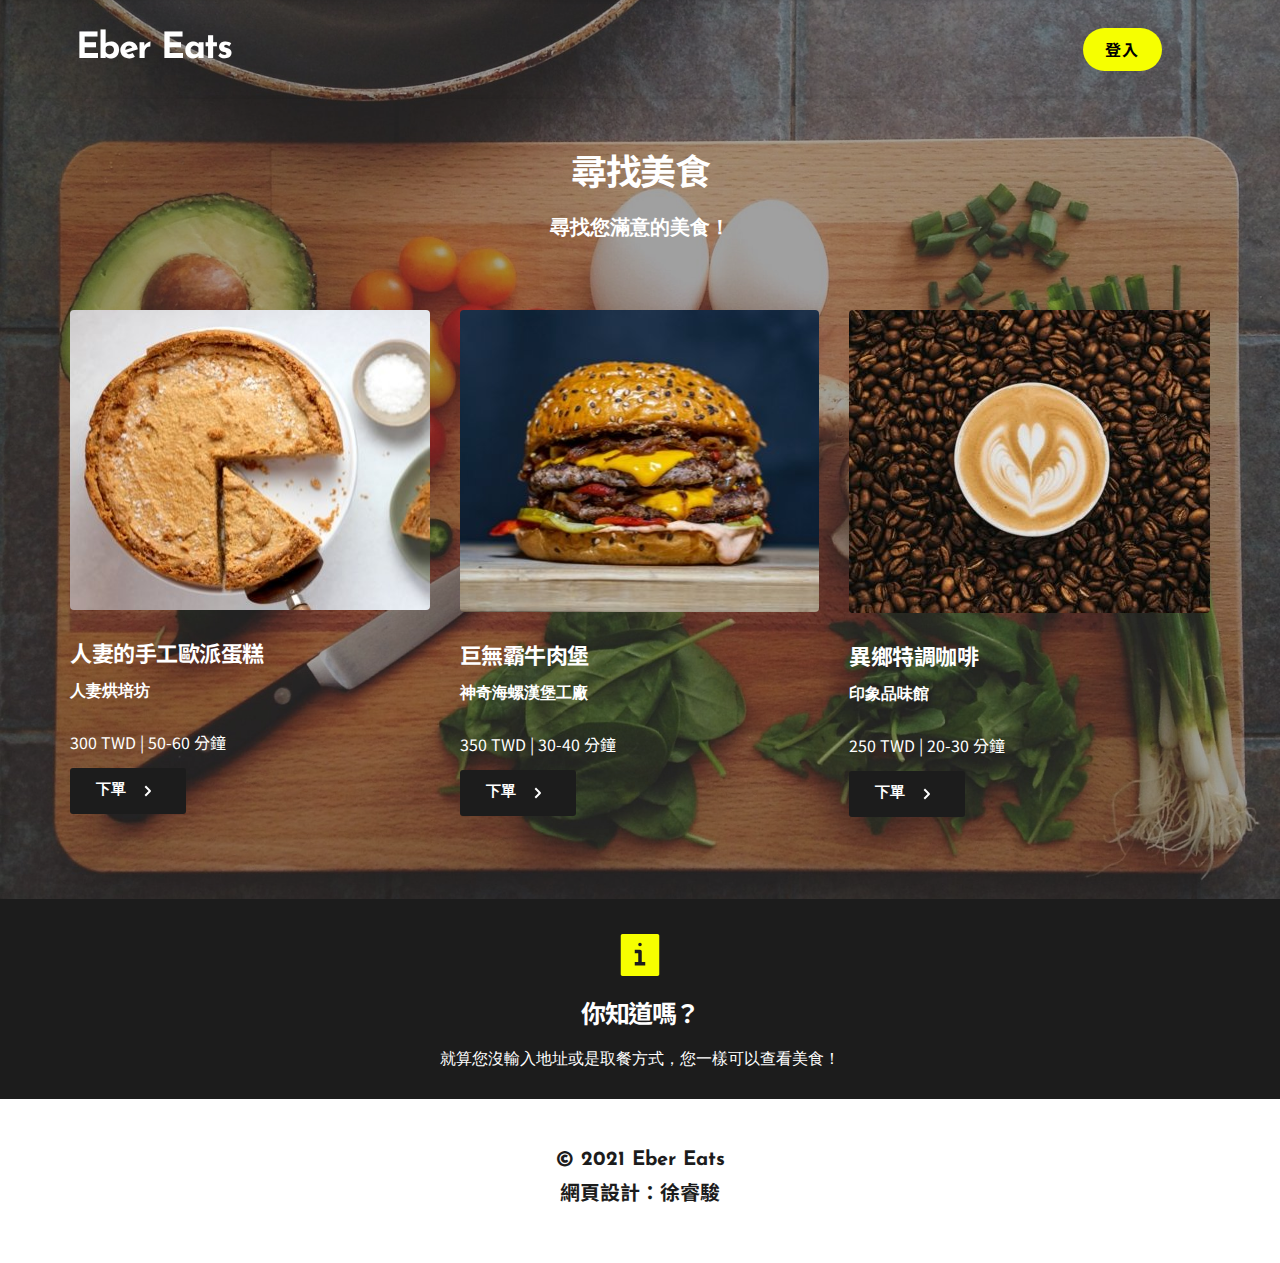
==== commit 6811440c: "New pages with slight visual improvements" ====
--- a/find.html
+++ b/find.html
@@ -1,572 +1,606 @@
-<!DOCTYPE html><html lang="en"><head><meta charset="utf-8"><link rel="icon" href="assets/img/422d3cd7ec634362fde897738c05076b.png" sizes="32x32"/><link rel="icon" href="assets/img/8b175c6108e86eacde75e7cce11e23f5.png" sizes="192x192"/><link rel="apple-touch-icon-precomposed" href="assets/img/e1062c0eae0d00444409eab6149a196d.png"/><title>Eber Eats | 尋找美食</title><meta name="description" content="在 Eber Eats 中尋找您喜愛的美食店家。"><meta property="og:title" content="今晚你想來點什麼？ | Eber Eats，不存在的外送服務"><meta property="og:description" content="Eber Eats 是台灣的美食外送網頁平台，雖然根本不存在。"><meta property="og:url" content="/find"><meta content="summary_large_image" name="twitter:card"><!-- BRIZY ASSETS --><meta name="viewport" content="width=device-width, initial-scale=1"><link class="brz-link brz-link-google-prefetch" rel="dns-prefetch" href="//ajax.googleapis.com"><link class="brz-link brz-link-google-prefetch" rel="dns-prefetch" href="//fonts.googleapis.com"><link class="brz-link brz-link-google-preconnect" rel="preconnect" href="https://fonts.gstatic.com/" crossorigin><link class="brz-link brz-link-cdn-preconnect" rel="preconnect" href="assets/6666cd76f96956469e7be39d750cc7d9." crossorigin><style class="brz-style brz-fonts__google">.brz .brz-ff-josefin_sans {font-family: Josefin Sans,sans-serif !important;}
-.brz .brz-ff-noto_sans_tc {font-family: Noto Sans TC,sans-serif !important;}
-.brz .brz-ff-lato {font-family: Lato,sans-serif !important;}
-.brz .brz-ff-overpass {font-family: Overpass,sans-serif !important;}
-.brz .brz-ff-red_hat_text {font-family: Red Hat Text,sans-serif !important;}
-.brz .brz-ff-dm_serif_text {font-family: DM Serif Text,serif !important;}
-.brz .brz-ff-blinker {font-family: Blinker,sans-serif !important;}
-.brz .brz-ff-aleo {font-family: Aleo,serif !important;}
-.brz .brz-ff-nunito {font-family: Nunito,sans-serif !important;}
-.brz .brz-ff-knewave {font-family: Knewave,display !important;}
-.brz .brz-ff-palanquin {font-family: Palanquin,sans-serif !important;}
-.brz .brz-ff-palanquin_dark {font-family: Palanquin Dark,sans-serif !important;}
-.brz .brz-ff-roboto {font-family: Roboto,sans-serif !important;}
-.brz .brz-ff-oswald {font-family: Oswald,sans-serif !important;}
-.brz .brz-ff-oxygen {font-family: Oxygen,sans-serif !important;}
-.brz .brz-ff-playfair_display {font-family: Playfair Display,serif !important;}
-.brz .brz-ff-fira_sans {font-family: Fira Sans,sans-serif !important;}
-.brz .brz-ff-abril_fatface {font-family: Abril Fatface,display !important;}
-.brz .brz-ff-comfortaa {font-family: Comfortaa,display !important;}
-.brz .brz-ff-kaushan_script {font-family: Kaushan Script,handwriting !important;}
-.brz .brz-ff-noto_serif {font-family: Noto Serif,serif !important;}
-.brz .brz-ff-montserrat {font-family: Montserrat,sans-serif !important;}</style><link class="brz-link brz-link-google" type="text/css" rel="stylesheet" href="https://fonts.googleapis.com/css?family=Josefin Sans:100,200,300,regular,500,600,700,100italic,200italic,300italic,italic,500italic,600italic,700italic|Noto Sans TC:100,300,regular,500,700,900|Lato:100,100italic,300,300italic,regular,italic,700,700italic,900,900italic|Overpass:100,100italic,200,200italic,300,300italic,regular,italic,600,600italic,700,700italic,800,800italic,900,900italic|Red Hat Text:regular,italic,500,500italic,700,700italic|DM Serif Text:regular,italic|Blinker:100,200,300,regular,600,700,800,900|Aleo:300,300italic,regular,italic,700,700italic|Nunito:200,200italic,300,300italic,regular,italic,600,600italic,700,700italic,800,800italic,900,900italic|Knewave:regular|Palanquin:100,200,300,regular,500,600,700|Palanquin Dark:regular,500,600,700|Roboto:100,100italic,300,300italic,regular,italic,500,500italic,700,700italic,900,900italic|Oswald:200,300,regular,500,600,700|Oxygen:300,regular,700|Playfair Display:regular,italic,700,700italic,900,900italic|Fira Sans:100,100italic,200,200italic,300,300italic,regular,italic,500,500italic,600,600italic,700,700italic,800,800italic,900,900italic|Abril Fatface:regular|Comfortaa:300,regular,500,600,700|Kaushan Script:regular|Noto Serif:regular,italic,700,700italic|Montserrat:100,100italic,200,200italic,300,300italic,regular,italic,500,500italic,600,600italic,700,700italic,800,800italic,900,900italic&subset=arabic,bengali,cyrillic,cyrillic-ext,devanagari,greek,greek-ext,gujarati,hebrew,khmer,korean,latin-ext,tamil,telugu,thai,vietnamese&display=swap" /><link class="brz-link brz-link-preview-pro" href="assets/bad47163f5de5843f920efef465374e2.css" rel="stylesheet"/><style class="brz-style"></style><style class="brz-style">@media (min-width:991px) {.brz .brz-css-utdil {display: block;}}
-@media (max-width:991px) and (min-width:768px) {.brz .brz-css-utdil {display: block;}}
-@media (max-width:767px) {.brz .brz-css-utdil {display: block;}}
-.brz .brz-css-tpwyj {padding: 10px 0px 10px 0px;margin: 0;}
-.brz .brz-css-tpwyj > .brz-bg {border: 0px solid rgba(102,115,141,0);border-radius: 0;}
-.brz .brz-css-tpwyj > .brz-bg > .brz-bg-image {background-image: none;}
-.brz .brz-css-tpwyj > .brz-bg > .brz-bg-color {background-color: rgba(255,255,255,1);background-image: none;}
-.brz .brz-css-tpwyj > .brz-bg > .brz-bg-shape__top {background-image: none;background-size: 100% 100px;height: 100px;transform: rotateX(0deg) rotateY(0deg);z-index: auto;}
-.brz .brz-css-tpwyj > .brz-bg > .brz-bg-shape__bottom {background-image: none;background-size: 100% 100px;height: 100px;transform: rotateX(-180deg) rotateY(-180deg);z-index: auto;}
-@media (max-width:991px) and (min-width:768px) {.brz .brz-css-tpwyj {padding: 10px 0px 10px 0px;margin: 0;}
-	.brz .brz-css-tpwyj > .brz-bg {border: 0px solid rgba(102,115,141,0);border-radius: 0;}
-	.brz .brz-css-tpwyj > .brz-bg > .brz-bg-image {background-image: none;}
-	.brz .brz-css-tpwyj > .brz-bg > .brz-bg-color {background-color: rgba(255,255,255,1);background-image: none;}
-	.brz .brz-css-tpwyj > .brz-bg > .brz-bg-shape__top {background-image: none;background-size: 100% 100px;height: 100px;transform: rotateX(0deg) rotateY(0deg);z-index: auto;}
-	.brz .brz-css-tpwyj > .brz-bg > .brz-bg-shape__bottom {background-image: none;background-size: 100% 100px;height: 100px;transform: rotateX(-180deg) rotateY(-180deg);z-index: auto;}}
-@media (max-width:767px) {.brz .brz-css-tpwyj {padding: 10px 0px 10px 0px;margin: 0;}
-	.brz .brz-css-tpwyj > .brz-bg {border: 0px solid rgba(102,115,141,0);border-radius: 0;}
-	.brz .brz-css-tpwyj > .brz-bg > .brz-bg-image {background-image: none;}
-	.brz .brz-css-tpwyj > .brz-bg > .brz-bg-color {background-color: rgba(255,255,255,1);background-image: none;}
-	.brz .brz-css-tpwyj > .brz-bg > .brz-bg-shape__top {background-image: none;background-size: 100% 100px;height: 100px;transform: rotateX(0deg) rotateY(0deg);z-index: auto;}
-	.brz .brz-css-tpwyj > .brz-bg > .brz-bg-shape__bottom {background-image: none;background-size: 100% 100px;height: 100px;transform: rotateX(-180deg) rotateY(-180deg);z-index: auto;}}
-.brz .brz-css-jwgew {border: 0px solid transparent;}
-@media (min-width:991px) {.brz .brz-css-jwgew {max-width: calc(1 * var(--brz-section-container-max-width,1170px));}}
-@media (max-width:991px) and (min-width:768px) {.brz .brz-css-jwgew {border: 0px solid transparent;}}
-@media (max-width:991px) and (min-width:768px) {.brz .brz-css-jwgew {max-width: 100%;}}
-@media (max-width:767px) {.brz .brz-css-jwgew {border: 0px solid transparent;}}
-@media (max-width:767px) {.brz .brz-css-jwgew {max-width: 100%;}}
-.brz .brz-css-bdomd {margin: 0;z-index: auto;align-items: flex-start;}
-.brz .brz-css-bdomd > .brz-bg {border: 0px solid rgba(102,115,141,0);border-radius: 0;max-width: 100%;}
-.brz .brz-css-bdomd > .brz-bg > .brz-bg-image {background-image: none;display: block;}
-.brz .brz-css-bdomd > .brz-bg > .brz-bg-color {background-color: rgba(0,0,0,0);background-image: none;}
-.brz .brz-css-bdomd > .brz-bg > .brz-bg-map {display: none;}
-.brz .brz-css-bdomd > .brz-bg > .brz-bg-video {display: none;}
-.brz .brz-css-bdomd > .brz-row {border: 0px solid transparent;}
-@media (min-width:991px) {.brz .brz-css-bdomd {min-height: auto;display: flex;}
-	.brz .brz-css-bdomd > .brz-bg {transition-duration: .5s;transition-property: filter,box-shadow,background,border-radius,border-color;}
-	.brz .brz-css-bdomd > .brz-bg > .brz-bg-image {transition-duration: .5s;transition-property: filter,box-shadow,background,border-radius,border-color;}
-	.brz .brz-css-bdomd > .brz-bg > .brz-bg-color {transition-duration: .5s;transition-property: filter,box-shadow,background,border-radius,border-color;}
-	.brz .brz-css-bdomd > .brz-bg > .brz-bg-video {transition-duration: .5s;transition-property: filter,box-shadow,background,border-radius,border-color;}
-	.brz .brz-css-bdomd > .brz-row {transition-duration: .5s;transition-property: filter,box-shadow,background,border-radius,border-color;}}
-@media (max-width:991px) and (min-width:768px) {.brz .brz-css-bdomd {margin: 0;z-index: auto;align-items: flex-start;}
-	.brz .brz-css-bdomd > .brz-bg {border: 0px solid rgba(102,115,141,0);border-radius: 0;max-width: 100%;}
-	.brz .brz-css-bdomd > .brz-bg > .brz-bg-image {background-image: none;display: block;}
-	.brz .brz-css-bdomd > .brz-bg > .brz-bg-color {background-color: rgba(0,0,0,0);background-image: none;}
-	.brz .brz-css-bdomd > .brz-bg > .brz-bg-map {display: none;}
-	.brz .brz-css-bdomd > .brz-bg > .brz-bg-video {display: none;}
-	.brz .brz-css-bdomd > .brz-row {border: 0px solid transparent;}}
-@media (max-width:991px) and (min-width:768px) {.brz .brz-css-bdomd {min-height: auto;display: flex;}
-	.brz .brz-css-bdomd > .brz-bg {transition-duration: .5s;transition-property: filter,box-shadow,background,border-radius,border-color;}
-	.brz .brz-css-bdomd > .brz-bg > .brz-bg-image {transition-duration: .5s;transition-property: filter,box-shadow,background,border-radius,border-color;}
-	.brz .brz-css-bdomd > .brz-bg > .brz-bg-color {transition-duration: .5s;transition-property: filter,box-shadow,background,border-radius,border-color;}
-	.brz .brz-css-bdomd > .brz-bg > .brz-bg-video {transition-duration: .5s;transition-property: filter,box-shadow,background,border-radius,border-color;}
-	.brz .brz-css-bdomd > .brz-row {flex-direction: row;flex-wrap: wrap;justify-content: flex-start;transition-duration: .5s;transition-property: filter,box-shadow,background,border-radius,border-color;}}
-@media (max-width:767px) {.brz .brz-css-bdomd {margin: 0;z-index: auto;align-items: flex-start;}
-	.brz .brz-css-bdomd > .brz-bg {border: 0px solid rgba(102,115,141,0);border-radius: 0;max-width: 100%;}
-	.brz .brz-css-bdomd > .brz-bg > .brz-bg-image {background-image: none;display: block;}
-	.brz .brz-css-bdomd > .brz-bg > .brz-bg-color {background-color: rgba(0,0,0,0);background-image: none;}
-	.brz .brz-css-bdomd > .brz-bg > .brz-bg-map {display: none;}
-	.brz .brz-css-bdomd > .brz-bg > .brz-bg-video {display: none;}
-	.brz .brz-css-bdomd > .brz-row {border: 0px solid transparent;}}
-@media (max-width:767px) {.brz .brz-css-bdomd {min-height: auto;display: flex;}
-	.brz .brz-css-bdomd > .brz-bg {transition-duration: .5s;transition-property: filter,box-shadow,background,border-radius,border-color;}
-	.brz .brz-css-bdomd > .brz-bg > .brz-bg-image {transition-duration: .5s;transition-property: filter,box-shadow,background,border-radius,border-color;}
-	.brz .brz-css-bdomd > .brz-bg > .brz-bg-color {transition-duration: .5s;transition-property: filter,box-shadow,background,border-radius,border-color;}
-	.brz .brz-css-bdomd > .brz-bg > .brz-bg-video {transition-duration: .5s;transition-property: filter,box-shadow,background,border-radius,border-color;}
-	.brz .brz-css-bdomd > .brz-row {flex-direction: row;flex-wrap: wrap;justify-content: flex-start;transition-duration: .5s;transition-property: filter,box-shadow,background,border-radius,border-color;}}
-.brz .brz-css-owmsz {padding: 10px;max-width: 100%;}
-@media (max-width:991px) and (min-width:768px) {.brz .brz-css-owmsz {padding: 0;max-width: 100%;}}
-@media (max-width:767px) {.brz .brz-css-owmsz {padding: 0;max-width: 100%;}}
-.brz .brz-css-bwuuq {z-index: auto;flex: 1 1 50%;max-width: 50%;justify-content: flex-start;}
-.brz .brz-css-bwuuq > .brz-bg {border: 0px solid rgba(102,115,141,0);border-radius: 0;margin: 0;}
-.brz .brz-css-bwuuq > .brz-bg > .brz-bg-image {background-image: none;}
-.brz .brz-css-bwuuq > .brz-bg > .brz-bg-color {background-color: rgba(0,0,0,0);background-image: none;}
-@media (min-width:991px) {.brz .brz-css-bwuuq > .brz-bg {transition-duration: .5s;transition-property: filter,box-shadow,background,border-radius,border-color;}
-	.brz .brz-css-bwuuq > .brz-bg > .brz-bg-image {transition-duration: .5s;transition-property: filter,box-shadow,background,border-radius,border-color;}
-	.brz .brz-css-bwuuq > .brz-bg > .brz-bg-color {transition-duration: .5s;transition-property: filter,box-shadow,background,border-radius,border-color;}}
-@media (max-width:991px) and (min-width:768px) {.brz .brz-css-bwuuq {z-index: auto;flex: 1 1 50%;max-width: 50%;justify-content: flex-start;}
-	.brz .brz-css-bwuuq > .brz-bg {border: 0px solid rgba(102,115,141,0);border-radius: 0;margin: 0;}
-	.brz .brz-css-bwuuq > .brz-bg > .brz-bg-image {background-image: none;}
-	.brz .brz-css-bwuuq > .brz-bg > .brz-bg-color {background-color: rgba(0,0,0,0);background-image: none;}}
-@media (max-width:991px) and (min-width:768px) {.brz .brz-css-bwuuq > .brz-bg {transition-duration: .5s;transition-property: filter,box-shadow,background,border-radius,border-color;}
-	.brz .brz-css-bwuuq > .brz-bg > .brz-bg-image {transition-duration: .5s;transition-property: filter,box-shadow,background,border-radius,border-color;}
-	.brz .brz-css-bwuuq > .brz-bg > .brz-bg-color {transition-duration: .5s;transition-property: filter,box-shadow,background,border-radius,border-color;}}
-@media (max-width:767px) {.brz .brz-css-bwuuq {z-index: auto;flex: 1 1 100%;max-width: 100%;justify-content: flex-start;}
-	.brz .brz-css-bwuuq > .brz-bg {border: 0px solid rgba(102,115,141,0);border-radius: 0;margin: 10px 0px 10px 0px;}
-	.brz .brz-css-bwuuq > .brz-bg > .brz-bg-image {background-image: none;}
-	.brz .brz-css-bwuuq > .brz-bg > .brz-bg-color {background-color: rgba(0,0,0,0);background-image: none;}}
-@media (max-width:767px) {.brz .brz-css-bwuuq > .brz-bg {transition-duration: .5s;transition-property: filter,box-shadow,background,border-radius,border-color;}
-	.brz .brz-css-bwuuq > .brz-bg > .brz-bg-image {transition-duration: .5s;transition-property: filter,box-shadow,background,border-radius,border-color;}
-	.brz .brz-css-bwuuq > .brz-bg > .brz-bg-color {transition-duration: .5s;transition-property: filter,box-shadow,background,border-radius,border-color;}}
-.brz .brz-css-djkfl {z-index: auto;margin: 0;border: 0px solid transparent;padding: 5px 15px 5px 15px;}
-@media (min-width:991px) {.brz .brz-css-djkfl {display: flex;transition-duration: .5s;transition-property: filter,box-shadow,background,border-radius,border-color;}}
-@media (max-width:991px) and (min-width:768px) {.brz .brz-css-djkfl {z-index: auto;margin: 0;border: 0px solid transparent;padding: 5px 15px 5px 15px;}}
-@media (max-width:991px) and (min-width:768px) {.brz .brz-css-djkfl {display: flex;transition-duration: .5s;transition-property: filter,box-shadow,background,border-radius,border-color;}}
-@media (max-width:767px) {.brz .brz-css-djkfl {z-index: auto;margin: 10px 0px 10px 0px;border: 0px solid transparent;padding: 0;}}
-@media (max-width:767px) {.brz .brz-css-djkfl {display: flex;transition-duration: .5s;transition-property: filter,box-shadow,background,border-radius,border-color;}}
-.brz .brz-css-zfqnp {padding: 0;margin: 10px 0px 10px 0px;justify-content: center;position: relative;}
-@media (min-width:991px) {.brz .brz-css-zfqnp {display: flex;z-index: auto;position: relative;}}
-@media (max-width:991px) and (min-width:768px) {.brz .brz-css-zfqnp {padding: 0;margin: 10px 0px 10px 0px;justify-content: center;position: relative;}}
-@media (max-width:991px) and (min-width:768px) {.brz .brz-css-zfqnp {display: flex;z-index: auto;position: relative;}}
-@media (max-width:767px) {.brz .brz-css-zfqnp {padding: 0;margin: 10px 0px 10px 0px;justify-content: center;position: relative;}}
-@media (max-width:767px) {.brz .brz-css-zfqnp {display: flex;z-index: auto;position: relative;}}
-.brz .brz-css-zcnln {width: 100%;}
-@media (max-width:991px) and (min-width:768px) {.brz .brz-css-zcnln {width: 100%;}}
-@media (max-width:767px) {.brz .brz-css-zcnln {width: 100%;}}
-.brz .brz-css-jslzb {height: 50px;}
-@media (max-width:991px) and (min-width:768px) {.brz .brz-css-jslzb {height: 50px;}}
-@media (max-width:767px) {.brz .brz-css-jslzb {height: 50px;}}
-.brz .brz-css-lgpvx {z-index: auto;position: relative;margin: 10px 0px 10px 0px;}
-@media (min-width:991px) {.brz .brz-css-lgpvx {display: flex;position: relative;}}
-@media (max-width:991px) and (min-width:768px) {.brz .brz-css-lgpvx {z-index: auto;position: relative;margin: 10px 0px 10px 0px;}}
-@media (max-width:991px) and (min-width:768px) {.brz .brz-css-lgpvx {display: flex;position: relative;}}
-@media (max-width:767px) {.brz .brz-css-lgpvx {z-index: auto;position: relative;margin: 10px 0px 10px 0px;}}
-@media (max-width:767px) {.brz .brz-css-lgpvx {display: flex;position: relative;}}
-.brz .brz-css-phwll {justify-content: center;padding: 0;margin: 0px -5px -20px -5px;}
-@media (max-width:991px) and (min-width:768px) {.brz .brz-css-phwll {justify-content: center;padding: 0;margin: 0px -5px -20px -5px;}}
-@media (max-width:767px) {.brz .brz-css-phwll {justify-content: center;padding: 0;margin: 0px -5px -20px -5px;}}
-.brz .brz-css-tbcav {padding: 0px 5px 20px 5px;}
-@media (max-width:991px) and (min-width:768px) {.brz .brz-css-tbcav {padding: 0px 5px 20px 5px;}}
-@media (max-width:767px) {.brz .brz-css-tbcav {padding: 0px 5px 20px 5px;}}
-.brz .brz-css-aazub.brz-btn {display: flex;align-items: center;justify-content: center;font-family: Overpass,sans-serif;font-weight: 700;font-size: 15px;line-height: 1.6;letter-spacing: 0px;color: rgba(255,255,255,1);border: 2px solid rgba(5,202,182,0);border-radius: 2px;background-color: rgba(5,202,182,1);background-image: none;padding: 14px 42px 14px 42px;flex-flow: row-reverse nowrap;}
-.brz .brz-css-aazub .brz-btn--story-container {border: 2px solid rgba(5,202,182,0);flex-flow: row-reverse nowrap;border-radius: 2px;}
-@media (min-width:991px) {.brz .brz-css-aazub.brz-btn {transition-duration: .5s;transition-property: color,box-shadow,background,border-color;}}
-@media (min-width:991px) {.brz .brz-css-aazub.brz-btn:hover {background-color: rgba(5,202,182,.8);}}
-@media (max-width:991px) and (min-width:768px) {.brz .brz-css-aazub.brz-btn {display: flex;align-items: center;justify-content: center;font-family: Overpass,sans-serif;font-weight: 700;font-size: 17px;line-height: 1.6;letter-spacing: 0px;color: rgba(255,255,255,1);border: 2px solid rgba(5,202,182,0);border-radius: 2px;background-color: rgba(5,202,182,1);background-image: none;padding: 11px 26px 11px 26px;flex-flow: row-reverse nowrap;}
-	.brz .brz-css-aazub .brz-btn--story-container {border: 2px solid rgba(5,202,182,0);flex-flow: row-reverse nowrap;border-radius: 2px;}}
-@media (max-width:991px) and (min-width:768px) {.brz .brz-css-aazub.brz-btn {transition-duration: .5s;transition-property: color,box-shadow,background,border-color;}}
-@media (max-width:767px) {.brz .brz-css-aazub.brz-btn {display: flex;align-items: center;justify-content: center;font-family: Overpass,sans-serif;font-weight: 700;font-size: 15px;line-height: 1.6;letter-spacing: 0px;color: rgba(255,255,255,1);border: 2px solid rgba(5,202,182,0);border-radius: 2px;background-color: rgba(5,202,182,1);background-image: none;padding: 11px 26px 11px 26px;flex-flow: row-reverse nowrap;}
-	.brz .brz-css-aazub .brz-btn--story-container {border: 2px solid rgba(5,202,182,0);flex-flow: row-reverse nowrap;border-radius: 2px;}}
-@media (max-width:767px) {.brz .brz-css-aazub.brz-btn {transition-duration: .5s;transition-property: color,box-shadow,background,border-color;}}
-.brz .brz-css-qsehc {padding: 75px 0px 75px 0px;margin: 0;}
-.brz .brz-css-qsehc > .brz-bg {border: 0px solid rgba(102,115,141,0);border-radius: 0;}
-.brz .brz-css-qsehc > .brz-bg > .brz-bg-image {background-image: none;}
-.brz .brz-css-qsehc > .brz-bg > .brz-bg-color {background-color: rgba(0,0,0,0);background-image: none;}
-.brz .brz-css-qsehc > .brz-bg > .brz-bg-shape__top {background-image: none;background-size: 100% 100px;height: 100px;transform: rotateX(0deg) rotateY(0deg);z-index: auto;}
-.brz .brz-css-qsehc > .brz-bg > .brz-bg-shape__bottom {background-image: none;background-size: 100% 100px;height: 100px;transform: rotateX(-180deg) rotateY(-180deg);z-index: auto;}
-@media (max-width:991px) and (min-width:768px) {.brz .brz-css-qsehc {padding: 50px 15px 50px 15px;margin: 0;}
-	.brz .brz-css-qsehc > .brz-bg {border: 0px solid rgba(102,115,141,0);border-radius: 0;}
-	.brz .brz-css-qsehc > .brz-bg > .brz-bg-image {background-image: none;}
-	.brz .brz-css-qsehc > .brz-bg > .brz-bg-color {background-color: rgba(0,0,0,0);background-image: none;}
-	.brz .brz-css-qsehc > .brz-bg > .brz-bg-shape__top {background-image: none;background-size: 100% 100px;height: 100px;transform: rotateX(0deg) rotateY(0deg);z-index: auto;}
-	.brz .brz-css-qsehc > .brz-bg > .brz-bg-shape__bottom {background-image: none;background-size: 100% 100px;height: 100px;transform: rotateX(-180deg) rotateY(-180deg);z-index: auto;}}
-@media (max-width:767px) {.brz .brz-css-qsehc {padding: 25px 15px 25px 15px;margin: 0;}
-	.brz .brz-css-qsehc > .brz-bg {border: 0px solid rgba(102,115,141,0);border-radius: 0;}
-	.brz .brz-css-qsehc > .brz-bg > .brz-bg-image {background-image: none;}
-	.brz .brz-css-qsehc > .brz-bg > .brz-bg-color {background-color: rgba(0,0,0,0);background-image: none;}
-	.brz .brz-css-qsehc > .brz-bg > .brz-bg-shape__top {background-image: none;background-size: 100% 100px;height: 100px;transform: rotateX(0deg) rotateY(0deg);z-index: auto;}
-	.brz .brz-css-qsehc > .brz-bg > .brz-bg-shape__bottom {background-image: none;background-size: 100% 100px;height: 100px;transform: rotateX(-180deg) rotateY(-180deg);z-index: auto;}}
-.brz .brz-css-ogitj {border: 0px solid transparent;}
-@media (min-width:991px) {.brz .brz-css-ogitj {max-width: calc(1 * var(--brz-section-container-max-width,1170px));}}
-@media (max-width:991px) and (min-width:768px) {.brz .brz-css-ogitj {border: 0px solid transparent;}}
-@media (max-width:991px) and (min-width:768px) {.brz .brz-css-ogitj {max-width: 100%;}}
-@media (max-width:767px) {.brz .brz-css-ogitj {border: 0px solid transparent;}}
-@media (max-width:767px) {.brz .brz-css-ogitj {max-width: 100%;}}
-.brz .brz-css-mnjnx {z-index: auto;margin: 0;}
-.brz .brz-css-mnjnx .brz-section__content {min-height: auto;display: flex;}
-.brz .brz-css-mnjnx .brz-container {justify-content: center;}
-.brz .brz-css-mnjnx > .slick-slider > .brz-slick-slider__dots {color: rgba(0,0,0,1);}
-.brz .brz-css-mnjnx > .slick-slider > .brz-slick-slider__arrow {color: rgba(0,0,0,.7);}
-@media (min-width:991px) {.brz .brz-css-mnjnx {display: block;}}
-@media (min-width:991px) {.brz .brz-css-mnjnx > .slick-slider > .brz-slick-slider__arrow:hover {color: rgba(0,0,0,1);}}
-@media (max-width:991px) and (min-width:768px) {.brz .brz-css-mnjnx {z-index: auto;margin: 0;}
-	.brz .brz-css-mnjnx .brz-section__content {min-height: auto;display: flex;}
-	.brz .brz-css-mnjnx .brz-container {justify-content: center;}
-	.brz .brz-css-mnjnx > .slick-slider > .brz-slick-slider__dots {color: rgba(0,0,0,1);}
-	.brz .brz-css-mnjnx > .slick-slider > .brz-slick-slider__arrow {color: rgba(0,0,0,.7);}}
-@media (max-width:991px) and (min-width:768px) {.brz .brz-css-mnjnx {display: block;}}
-@media (max-width:767px) {.brz .brz-css-mnjnx {z-index: auto;margin: 0;}
-	.brz .brz-css-mnjnx .brz-section__content {min-height: auto;display: flex;}
-	.brz .brz-css-mnjnx .brz-container {justify-content: center;}
-	.brz .brz-css-mnjnx > .slick-slider > .brz-slick-slider__dots {color: rgba(0,0,0,1);}
-	.brz .brz-css-mnjnx > .slick-slider > .brz-slick-slider__arrow {color: rgba(0,0,0,.7);}}
-@media (max-width:767px) {.brz .brz-css-mnjnx {display: block;}}
-.brz .brz-css-hllyz {padding: 75px 0px 75px 0px;}
-.brz .brz-css-hllyz > .brz-bg {border: 0px solid rgba(102,115,141,0);border-radius: 0;}
-.brz .brz-css-hllyz > .brz-bg > .brz-bg-image {background-image: none;display: block;}
-.brz .brz-css-hllyz > .brz-bg > .brz-bg-color {background-color: rgba(0,0,0,0);background-image: none;}
-.brz .brz-css-hllyz > .brz-bg > .brz-bg-map {display: none;}
-.brz .brz-css-hllyz > .brz-bg > .brz-bg-video {display: none;}
-.brz .brz-css-hllyz > .brz-bg > .brz-bg-shape__top {background-image: none;background-size: 100% 100px;height: 100px;transform: rotateX(0deg) rotateY(0deg);z-index: auto;}
-.brz .brz-css-hllyz > .brz-bg > .brz-bg-shape__bottom {background-image: none;background-size: 100% 100px;height: 100px;transform: rotateX(-180deg) rotateY(-180deg);z-index: auto;}
-@media (min-width:991px) {.brz .brz-css-hllyz > .brz-bg > .brz-bg-image {background-attachment: scroll;}}
-@media (max-width:991px) and (min-width:768px) {.brz .brz-css-hllyz {padding: 50px 15px 50px 15px;}
-	.brz .brz-css-hllyz > .brz-bg {border: 0px solid rgba(102,115,141,0);border-radius: 0;}
-	.brz .brz-css-hllyz > .brz-bg > .brz-bg-image {background-image: none;display: block;}
-	.brz .brz-css-hllyz > .brz-bg > .brz-bg-color {background-color: rgba(0,0,0,0);background-image: none;}
-	.brz .brz-css-hllyz > .brz-bg > .brz-bg-map {display: none;}
-	.brz .brz-css-hllyz > .brz-bg > .brz-bg-video {display: none;}
-	.brz .brz-css-hllyz > .brz-bg > .brz-bg-shape__top {background-image: none;background-size: 100% 100px;height: 100px;transform: rotateX(0deg) rotateY(0deg);z-index: auto;}
-	.brz .brz-css-hllyz > .brz-bg > .brz-bg-shape__bottom {background-image: none;background-size: 100% 100px;height: 100px;transform: rotateX(-180deg) rotateY(-180deg);z-index: auto;}}
-@media (max-width:767px) {.brz .brz-css-hllyz {padding: 25px 15px 25px 15px;}
-	.brz .brz-css-hllyz > .brz-bg {border: 0px solid rgba(102,115,141,0);border-radius: 0;}
-	.brz .brz-css-hllyz > .brz-bg > .brz-bg-image {background-image: none;display: block;}
-	.brz .brz-css-hllyz > .brz-bg > .brz-bg-color {background-color: rgba(0,0,0,0);background-image: none;}
-	.brz .brz-css-hllyz > .brz-bg > .brz-bg-map {display: none;}
-	.brz .brz-css-hllyz > .brz-bg > .brz-bg-video {display: none;}
-	.brz .brz-css-hllyz > .brz-bg > .brz-bg-shape__top {background-image: none;background-size: 100% 100px;height: 100px;transform: rotateX(0deg) rotateY(0deg);z-index: auto;}
-	.brz .brz-css-hllyz > .brz-bg > .brz-bg-shape__bottom {background-image: none;background-size: 100% 100px;height: 100px;transform: rotateX(-180deg) rotateY(-180deg);z-index: auto;}}
-.brz .brz-css-liodj {border: 0px solid transparent;}
-@media (min-width:991px) {.brz .brz-css-liodj {max-width: calc(1 * var(--brz-section-container-max-width,1170px));}}
-@media (max-width:991px) and (min-width:768px) {.brz .brz-css-liodj {border: 0px solid transparent;}}
-@media (max-width:991px) and (min-width:768px) {.brz .brz-css-liodj {max-width: 100%;}}
-@media (max-width:767px) {.brz .brz-css-liodj {border: 0px solid transparent;}}
-@media (max-width:767px) {.brz .brz-css-liodj {max-width: 100%;}}
-.brz .brz-css-tveid {max-width: 100%;height: auto;border: 0px solid rgba(102,115,141,0);border-radius: 0px;}
-@media (min-width:991px) {.brz .brz-css-tveid {transition-duration: .5s;transition-property: border,box-shadow,filter;}
-	.brz .brz-css-tveid:after {transition-duration: .5s;transition-property: border,box-shadow,filter;}
-	.brz .brz-css-tveid .brz-picture {transition-duration: .5s;transition-property: border,box-shadow,filter;}}
-@media (max-width:991px) and (min-width:768px) {.brz .brz-css-tveid {max-width: 100%;height: auto;border: 0px solid rgba(102,115,141,0);border-radius: 0px;}}
-@media (max-width:991px) and (min-width:768px) {.brz .brz-css-tveid {transition-duration: .5s;transition-property: border,box-shadow,filter;}
-	.brz .brz-css-tveid:after {transition-duration: .5s;transition-property: border,box-shadow,filter;}
-	.brz .brz-css-tveid .brz-picture {transition-duration: .5s;transition-property: border,box-shadow,filter;}}
-@media (max-width:767px) {.brz .brz-css-tveid {max-width: 100%;height: auto;border: 0px solid rgba(102,115,141,0);border-radius: 0px;}}
-@media (max-width:767px) {.brz .brz-css-tveid {transition-duration: .5s;transition-property: border,box-shadow,filter;}
-	.brz .brz-css-tveid:after {transition-duration: .5s;transition-property: border,box-shadow,filter;}
-	.brz .brz-css-tveid .brz-picture {transition-duration: .5s;transition-property: border,box-shadow,filter;}}
-.brz .brz-css-xnhla {padding-top: 83.6346%;}
-@media (max-width:991px) and (min-width:768px) {.brz .brz-css-xnhla {padding-top: 83.633%;}}
-@media (max-width:767px) {.brz .brz-css-xnhla {padding-top: 47.3389%;}}
-.brz .brz-css-mwmgx {font-size: 16px;margin-left: 10px;margin-right: 0;stroke-width: 0;}
-@media (max-width:991px) and (min-width:768px) {.brz .brz-css-mwmgx {font-size: 16px;margin-left: 10px;margin-right: 0;stroke-width: 0;}}
-@media (max-width:767px) {.brz .brz-css-mwmgx {font-size: 16px;margin-left: 10px;margin-right: 0;stroke-width: 0;}}
-.brz .brz-css-dakat {max-width: 100%;height: auto;border: 0px solid rgba(102,115,141,0);border-radius: 0px;}
-@media (min-width:991px) {.brz .brz-css-dakat {transition-duration: .5s;transition-property: border,box-shadow,filter;}
-	.brz .brz-css-dakat:after {transition-duration: .5s;transition-property: border,box-shadow,filter;}
-	.brz .brz-css-dakat .brz-picture {transition-duration: .5s;transition-property: border,box-shadow,filter;}}
-@media (max-width:991px) and (min-width:768px) {.brz .brz-css-dakat {max-width: 100%;height: auto;border: 0px solid rgba(102,115,141,0);border-radius: 0px;}}
-@media (max-width:991px) and (min-width:768px) {.brz .brz-css-dakat {transition-duration: .5s;transition-property: border,box-shadow,filter;}
-	.brz .brz-css-dakat:after {transition-duration: .5s;transition-property: border,box-shadow,filter;}
-	.brz .brz-css-dakat .brz-picture {transition-duration: .5s;transition-property: border,box-shadow,filter;}}
-@media (max-width:767px) {.brz .brz-css-dakat {max-width: 100%;height: auto;border: 0px solid rgba(102,115,141,0);border-radius: 0px;}}
-@media (max-width:767px) {.brz .brz-css-dakat {transition-duration: .5s;transition-property: border,box-shadow,filter;}
-	.brz .brz-css-dakat:after {transition-duration: .5s;transition-property: border,box-shadow,filter;}
-	.brz .brz-css-dakat .brz-picture {transition-duration: .5s;transition-property: border,box-shadow,filter;}}
-.brz .brz-css-ijjwo {padding-top: 83.9572%;}
-@media (max-width:991px) and (min-width:768px) {.brz .brz-css-ijjwo {padding-top: 83.9574%;}}
-@media (max-width:767px) {.brz .brz-css-ijjwo {padding-top: 42.6889%;}}
-.brz .brz-css-ubazz {max-width: 100%;height: auto;border: 0px solid rgba(102,115,141,0);border-radius: 0px;}
-@media (min-width:991px) {.brz .brz-css-ubazz {transition-duration: .5s;transition-property: border,box-shadow,filter;}
-	.brz .brz-css-ubazz:after {transition-duration: .5s;transition-property: border,box-shadow,filter;}
-	.brz .brz-css-ubazz .brz-picture {transition-duration: .5s;transition-property: border,box-shadow,filter;}}
-@media (max-width:991px) and (min-width:768px) {.brz .brz-css-ubazz {max-width: 100%;height: auto;border: 0px solid rgba(102,115,141,0);border-radius: 0px;}}
-@media (max-width:991px) and (min-width:768px) {.brz .brz-css-ubazz {transition-duration: .5s;transition-property: border,box-shadow,filter;}
-	.brz .brz-css-ubazz:after {transition-duration: .5s;transition-property: border,box-shadow,filter;}
-	.brz .brz-css-ubazz .brz-picture {transition-duration: .5s;transition-property: border,box-shadow,filter;}}
-@media (max-width:767px) {.brz .brz-css-ubazz {max-width: 100%;height: auto;border: 0px solid rgba(102,115,141,0);border-radius: 0px;}}
-@media (max-width:767px) {.brz .brz-css-ubazz {transition-duration: .5s;transition-property: border,box-shadow,filter;}
-	.brz .brz-css-ubazz:after {transition-duration: .5s;transition-property: border,box-shadow,filter;}
-	.brz .brz-css-ubazz .brz-picture {transition-duration: .5s;transition-property: border,box-shadow,filter;}}
-.brz .brz-css-zibdq {padding-top: 83.9994%;}
-@media (max-width:991px) and (min-width:768px) {.brz .brz-css-zibdq {padding-top: 84%;}}
-@media (max-width:767px) {.brz .brz-css-zibdq {padding-top: 90%;}}
-.brz .brz-css-bunee {padding: 75px 0px 75px 0px;min-height: auto;display: flex;margin: 0;}
-.brz .brz-css-bunee > .brz-bg {border: 0px solid rgba(102,115,141,0);border-radius: 0;}
-.brz .brz-css-bunee > .brz-bg > .brz-bg-image {background-image: none;display: block;}
-.brz .brz-css-bunee > .brz-bg > .brz-bg-color {background-color: rgba(0,0,0,0);background-image: none;}
-.brz .brz-css-bunee > .brz-bg > .brz-bg-shape__top {background-image: none;background-size: 100% 100px;height: 100px;transform: rotateX(0deg) rotateY(0deg);z-index: auto;}
-.brz .brz-css-bunee > .brz-bg > .brz-bg-shape__bottom {background-image: none;background-size: 100% 100px;height: 100px;transform: rotateX(-180deg) rotateY(-180deg);z-index: auto;}
-.brz .brz-css-bunee .brz-container {justify-content: center;}
-@media (max-width:991px) and (min-width:768px) {.brz .brz-css-bunee {padding: 25px 15px 25px 15px;min-height: auto;display: flex;margin: 0;}
-	.brz .brz-css-bunee > .brz-bg {border: 0px solid rgba(102,115,141,0);border-radius: 0;}
-	.brz .brz-css-bunee > .brz-bg > .brz-bg-image {background-image: none;display: block;}
-	.brz .brz-css-bunee > .brz-bg > .brz-bg-color {background-color: rgba(0,0,0,0);background-image: none;}
-	.brz .brz-css-bunee > .brz-bg > .brz-bg-shape__top {background-image: none;background-size: 100% 100px;height: 100px;transform: rotateX(0deg) rotateY(0deg);z-index: auto;}
-	.brz .brz-css-bunee > .brz-bg > .brz-bg-shape__bottom {background-image: none;background-size: 100% 100px;height: 100px;transform: rotateX(-180deg) rotateY(-180deg);z-index: auto;}
-	.brz .brz-css-bunee .brz-container {justify-content: center;}}
-@media (max-width:767px) {.brz .brz-css-bunee {padding: 25px 15px 25px 15px;min-height: auto;display: flex;margin: 0;}
-	.brz .brz-css-bunee > .brz-bg {border: 0px solid rgba(102,115,141,0);border-radius: 0;}
-	.brz .brz-css-bunee > .brz-bg > .brz-bg-image {background-image: none;display: block;}
-	.brz .brz-css-bunee > .brz-bg > .brz-bg-color {background-color: rgba(0,0,0,0);background-image: none;}
-	.brz .brz-css-bunee > .brz-bg > .brz-bg-shape__top {background-image: none;background-size: 100% 100px;height: 100px;transform: rotateX(0deg) rotateY(0deg);z-index: auto;}
-	.brz .brz-css-bunee > .brz-bg > .brz-bg-shape__bottom {background-image: none;background-size: 100% 100px;height: 100px;transform: rotateX(-180deg) rotateY(-180deg);z-index: auto;}
-	.brz .brz-css-bunee .brz-container {justify-content: center;}}
-.brz .brz-css-sraey {border: 0px solid transparent;}
-@media (min-width:991px) {.brz .brz-css-sraey {max-width: calc(1 * var(--brz-section-container-max-width,1170px));}}
-@media (max-width:991px) and (min-width:768px) {.brz .brz-css-sraey {border: 0px solid transparent;}}
-@media (max-width:991px) and (min-width:768px) {.brz .brz-css-sraey {max-width: 100%;}}
-@media (max-width:767px) {.brz .brz-css-sraey {border: 0px solid transparent;}}
-@media (max-width:767px) {.brz .brz-css-sraey {max-width: 100%;}}
-.brz .brz-css-lxknn {padding: 0;}
-@media (max-width:991px) and (min-width:768px) {.brz .brz-css-lxknn {padding: 0;}}
-@media (max-width:767px) {.brz .brz-css-lxknn {padding: 0;}}
-.brz .brz-css-vovvu {margin: 0;}
-@media (max-width:991px) and (min-width:768px) {.brz .brz-css-vovvu {margin: 0;}}
-@media (max-width:767px) {.brz .brz-css-vovvu {margin: 0;}}
-.brz .brz-css-jlkyc {padding: 10px 0px 10px 0px;}
-@media (max-width:991px) and (min-width:768px) {.brz .brz-css-jlkyc {padding: 10px 0px 0px 10px;}}
-@media (max-width:767px) {.brz .brz-css-jlkyc {padding: 0;}}
-.brz .brz-css-mqvqp {padding: 0;}
-@media (max-width:991px) and (min-width:768px) {.brz .brz-css-mqvqp {padding: 0;}}
-@media (max-width:767px) {.brz .brz-css-mqvqp {padding: 0;}}
-.brz .brz-css-paycl {flex: 1 1 16.7%;max-width: 16.7%;justify-content: center;}
-@media (max-width:991px) and (min-width:768px) {.brz .brz-css-paycl {flex: 1 1 25.6%;max-width: 25.6%;justify-content: center;}}
-@media (max-width:767px) {.brz .brz-css-paycl {flex: 1 1 48.2%;max-width: 48.2%;justify-content: center;}}
-.brz .brz-css-cqkjc {padding: 0px 15px 0px 15px;}
-@media (max-width:991px) and (min-width:768px) {.brz .brz-css-cqkjc {padding: 5px 15px 5px 15px;}}
-@media (max-width:767px) {.brz .brz-css-cqkjc {padding: 0;}}
-.brz .brz-css-foqds {padding: 0;}
-@media (max-width:991px) and (min-width:768px) {.brz .brz-css-foqds {padding: 0;}}
-@media (max-width:767px) {.brz .brz-css-foqds {padding: 0px 0px 0px 30px;}}
-.brz .brz-css-vijaw {margin-top: 0px !important;margin-bottom: 0px !important;text-align: left;font-family: Josefin Sans,sans-serif;font-size: 36px;line-height: 1.3;font-weight: 700;letter-spacing: -1.5px;}
-@media (max-width:991px) and (min-width:768px) {.brz .brz-css-vijaw {margin-top: 0px !important;margin-bottom: 0px !important;text-align: left;font-size: 32px;line-height: 1.7;font-weight: 700;letter-spacing: 0px;}}
-@media (max-width:767px) {.brz .brz-css-vijaw {margin-top: 0px !important;margin-bottom: 0px !important;text-align: left;font-size: 32px;line-height: 1.8;font-weight: 700;letter-spacing: 0px;}}
-.brz .brz-css-yulki {flex: 1 1 83.3%;max-width: 83.3%;justify-content: center;}
-@media (max-width:991px) and (min-width:768px) {.brz .brz-css-yulki {flex: 1 1 74.4%;max-width: 74.4%;justify-content: center;}}
-@media (max-width:767px) {.brz .brz-css-yulki {flex: 1 1 51.6%;max-width: 51.6%;justify-content: center;}}
-.brz .brz-css-inqda {padding: 0px 15px 0px 15px;}
-@media (max-width:991px) and (min-width:768px) {.brz .brz-css-inqda {padding: 5px 15px 5px 15px;}}
-@media (max-width:767px) {.brz .brz-css-inqda {padding: 0;}}
-.brz .brz-css-nxjci {flex: 1 1 81.5%;max-width: 81.5%;}
-@media (max-width:991px) and (min-width:768px) {.brz .brz-css-nxjci {flex: 1 1 78.1%;max-width: 78.1%;}}
-@media (max-width:767px) {.brz .brz-css-nxjci {flex: 1 1 100%;max-width: 100%;}}
-@media (max-width:767px) {.brz .brz-css-nxjci > * {display: none;}}
-.brz .brz-css-yentp {flex: 1 1 18.5%;max-width: 18.5%;}
-@media (max-width:991px) and (min-width:768px) {.brz .brz-css-yentp {flex: 1 1 18.5%;max-width: 18.5%;}}
-@media (max-width:767px) {.brz .brz-css-yentp {flex: 1 1 93.3%;max-width: 93.3%;}}
-.brz .brz-css-dtiyp {margin: 10px 0px 10px 0px;}
-@media (max-width:991px) and (min-width:768px) {.brz .brz-css-dtiyp {margin: 10px 0px 10px 0px;}}
-@media (max-width:767px) {.brz .brz-css-dtiyp {margin: 10px -75px 10px 0px;}}
-.brz .brz-css-dmaxj.brz-btn {font-family: Noto Sans TC,sans-serif;font-size: 16px;line-height: 1.8;letter-spacing: 1.5px;color: rgba(0,0,0,1);border: 0px solid rgba(35,157,219,0);border-radius: 500px;background-color: rgba(246,255,0,1);padding: 7px 22px 7px 22px;}
-.brz .brz-css-dmaxj .brz-btn--story-container {border: 0px solid rgba(35,157,219,0);border-radius: 500px;}
-@media (min-width:991px) {.brz .brz-css-dmaxj.brz-btn:hover {border: 0px solid rgba(5,202,182,0);background-color: rgba(223,232,0,.8);}
-	.brz .brz-css-dmaxj:hover .brz-btn--story-container {border: 0px solid rgba(5,202,182,0);}}
-@media (max-width:991px) and (min-width:768px) {.brz .brz-css-dmaxj.brz-btn {font-family: Noto Sans TC,sans-serif;font-size: 17px;line-height: 1.6;letter-spacing: 0px;color: rgba(0,0,0,1);border: 0px solid rgba(35,157,219,0);border-radius: 500px;background-color: rgba(246,255,0,1);padding: 11px 26px 11px 26px;}
-	.brz .brz-css-dmaxj .brz-btn--story-container {border: 0px solid rgba(35,157,219,0);border-radius: 500px;}}
-@media (max-width:767px) {.brz .brz-css-dmaxj.brz-btn {font-family: Noto Sans TC,sans-serif;font-size: 15px;line-height: 1.6;letter-spacing: 0px;color: rgba(0,0,0,1);border: 0px solid rgba(35,157,219,0);border-radius: 500px;background-color: rgba(246,255,0,1);padding: 11px 26px 11px 26px;}
-	.brz .brz-css-dmaxj .brz-btn--story-container {border: 0px solid rgba(35,157,219,0);border-radius: 500px;}}
-.brz .brz-css-ojglc {padding: 15px 0px 5px 0px;}
-.brz .brz-css-ojglc > .brz-bg:after {box-shadow: inset 0 5px 5px -5px rgba(0,0,0,.1),inset 0 -5px 5px -5px rgba(0,0,0,.1);display: block;}
-.brz .brz-css-ojglc > .brz-bg > .brz-bg-color {background-color: rgba(255,255,255,0);}
-@media (max-width:991px) and (min-width:768px) {.brz .brz-css-ojglc {padding: 0px 15px 0px 15px;}
-	.brz .brz-css-ojglc > .brz-bg:after {box-shadow: inset 0 5px 5px -5px rgba(0,0,0,.1),inset 0 -5px 5px -5px rgba(0,0,0,.1);display: block;}
-	.brz .brz-css-ojglc > .brz-bg > .brz-bg-color {background-color: rgba(0,0,0,1);}}
-@media (max-width:767px) {.brz .brz-css-ojglc {padding: 0px 15px 0px 30px;}
-	.brz .brz-css-ojglc > .brz-bg:after {box-shadow: inset 0 5px 5px -5px rgba(0,0,0,.1),inset 0 -5px 5px -5px rgba(0,0,0,.1);display: block;}
-	.brz .brz-css-ojglc > .brz-bg > .brz-bg-color {background-color: rgba(0,0,0,1);}}
-.brz .brz-css-klhim {padding: 0;}
-@media (max-width:991px) and (min-width:768px) {.brz .brz-css-klhim {padding: 0;}}
-@media (max-width:767px) {.brz .brz-css-klhim {padding: 0;}}
-.brz .brz-css-tuxqx {flex: 1 1 16.8%;max-width: 16.8%;justify-content: center;}
-@media (max-width:991px) and (min-width:768px) {.brz .brz-css-tuxqx {flex: 1 1 25.3%;max-width: 25.3%;justify-content: center;}}
-@media (max-width:767px) {.brz .brz-css-tuxqx {flex: 1 1 68.5%;max-width: 68.5%;justify-content: center;}}
-.brz .brz-css-bpdrf {padding: 0px 15px 0px 15px;}
-@media (max-width:991px) and (min-width:768px) {.brz .brz-css-bpdrf {padding: 5px 15px 5px 15px;}}
-@media (max-width:767px) {.brz .brz-css-bpdrf {padding: 0;}}
-.brz .brz-css-kdpux {margin-top: 0px !important;margin-bottom: 0px !important;text-align: left;font-family: Josefin Sans,sans-serif;font-size: 36px;line-height: 1.3;font-weight: 700;letter-spacing: -1.5px;}
-@media (max-width:991px) and (min-width:768px) {.brz .brz-css-kdpux {margin-top: 0px !important;margin-bottom: 0px !important;text-align: left;font-size: 32px;line-height: 1.7;font-weight: 700;letter-spacing: 0px;}}
-@media (max-width:767px) {.brz .brz-css-kdpux {margin-top: 0px !important;margin-bottom: 0px !important;text-align: left;font-size: 32px;line-height: 1.8;font-weight: 700;letter-spacing: 0px;}}
-.brz .brz-css-rdgls {flex: 1 1 83.2%;max-width: 83.2%;justify-content: center;}
-@media (max-width:991px) and (min-width:768px) {.brz .brz-css-rdgls {flex: 1 1 74.4%;max-width: 74.4%;justify-content: center;}}
-@media (max-width:767px) {.brz .brz-css-rdgls {flex: 1 1 31.3%;max-width: 31.3%;justify-content: center;}}
-.brz .brz-css-cymde {padding: 0px 15px 0px 15px;}
-@media (max-width:991px) and (min-width:768px) {.brz .brz-css-cymde {padding: 5px 15px 5px 15px;}}
-@media (max-width:767px) {.brz .brz-css-cymde {padding: 0;}}
-.brz .brz-css-rtxxo {flex: 1 1 81.4%;max-width: 81.4%;}
-@media (max-width:991px) and (min-width:768px) {.brz .brz-css-rtxxo {flex: 1 1 81.4%;max-width: 81.4%;}}
-@media (max-width:767px) {.brz .brz-css-rtxxo {flex: 1 1 100%;max-width: 100%;}}
-@media (max-width:767px) {.brz .brz-css-rtxxo > * {display: none;}}
-.brz .brz-css-inegw {flex: 1 1 18.6%;max-width: 18.6%;}
-@media (max-width:991px) and (min-width:768px) {.brz .brz-css-inegw {flex: 1 1 18.6%;max-width: 18.6%;}}
-@media (max-width:767px) {.brz .brz-css-inegw {flex: 1 1 89.3%;max-width: 89.3%;}}
-.brz .brz-css-czqmh.brz-btn {font-family: Noto Sans TC,sans-serif;font-size: 16px;line-height: 1.8;letter-spacing: 1.5px;color: rgba(0,0,0,1);border: 0px solid rgba(35,157,219,0);border-radius: 500px;background-color: rgba(246,255,0,1);padding: 7px 22px 7px 22px;}
-.brz .brz-css-czqmh .brz-btn--story-container {border: 0px solid rgba(35,157,219,0);border-radius: 500px;}
-@media (min-width:991px) {.brz .brz-css-czqmh.brz-btn:hover {border: 0px solid rgba(5,202,182,0);background-color: rgba(223,232,0,1);}
-	.brz .brz-css-czqmh:hover .brz-btn--story-container {border: 0px solid rgba(5,202,182,0);}}
-@media (max-width:991px) and (min-width:768px) {.brz .brz-css-czqmh.brz-btn {font-family: Noto Sans TC,sans-serif;font-size: 17px;line-height: 1.6;letter-spacing: 0px;color: rgba(0,0,0,1);border: 0px solid rgba(35,157,219,0);border-radius: 500px;background-color: rgba(246,255,0,1);padding: 11px 26px 11px 26px;}
-	.brz .brz-css-czqmh .brz-btn--story-container {border: 0px solid rgba(35,157,219,0);border-radius: 500px;}}
-@media (max-width:767px) {.brz .brz-css-czqmh.brz-btn {font-family: Noto Sans TC,sans-serif;font-size: 15px;line-height: 1.6;letter-spacing: 0px;color: rgba(0,0,0,1);border: 0px solid rgba(35,157,219,0);border-radius: 500px;background-color: rgba(246,255,0,1);padding: 11px 26px 11px 26px;}
-	.brz .brz-css-czqmh .brz-btn--story-container {border: 0px solid rgba(35,157,219,0);border-radius: 500px;}}
-.brz .brz-css-edvzd {margin: -100px 0px 0px 0px;}
-.brz .brz-css-edvzd .brz-section__content {min-height: 100vh;}
-@media (max-width:991px) and (min-width:768px) {.brz .brz-css-edvzd {margin: -50px 0px 0px 0px;}
-	.brz .brz-css-edvzd .brz-section__content {min-height: 100vh;}}
-@media (max-width:767px) {.brz .brz-css-edvzd {margin: 0;}
-	.brz .brz-css-edvzd .brz-section__content {min-height: 100vh;}}
-.brz .brz-css-bkqhv {padding: 120px 0px 60px 0px;}
-.brz .brz-css-bkqhv > .brz-bg > .brz-bg-image {background-image: url("assets/img/e8991a0f2b59f0134e4df78e6f93b8ae.jpg");filter: brightness(70%) hue-rotate(0deg) saturate(110%) contrast(100%);background-position: 50% 50%;}
-.brz .brz-css-bkqhv > .brz-bg > .brz-bg-map {filter: brightness(70%) hue-rotate(0deg) saturate(110%) contrast(100%);}
-.brz .brz-css-bkqhv > .brz-bg > .brz-bg-video {filter: brightness(70%) hue-rotate(0deg) saturate(110%) contrast(100%);}
-@media (max-width:991px) and (min-width:768px) {.brz .brz-css-bkqhv {padding: 0px 15px 0px 15px;}
-	.brz .brz-css-bkqhv > .brz-bg > .brz-bg-image {background-image: url("assets/img/e8991a0f2b59f0134e4df78e6f93b8ae.jpg");filter: brightness(70%) hue-rotate(0deg) saturate(110%) contrast(100%);background-position: 50% 50%;}
-	.brz .brz-css-bkqhv > .brz-bg > .brz-bg-map {filter: brightness(70%) hue-rotate(0deg) saturate(110%) contrast(100%);}
-	.brz .brz-css-bkqhv > .brz-bg > .brz-bg-video {filter: brightness(70%) hue-rotate(0deg) saturate(110%) contrast(100%);}}
-@media (max-width:767px) {.brz .brz-css-bkqhv {padding: 25px 15px 25px 15px;}
-	.brz .brz-css-bkqhv > .brz-bg > .brz-bg-image {background-image: url("assets/img/e8991a0f2b59f0134e4df78e6f93b8ae.jpg");filter: brightness(70%) hue-rotate(0deg) saturate(110%) contrast(100%);background-position: 50% 50%;}
-	.brz .brz-css-bkqhv > .brz-bg > .brz-bg-map {filter: brightness(70%) hue-rotate(0deg) saturate(110%) contrast(100%);}
-	.brz .brz-css-bkqhv > .brz-bg > .brz-bg-video {filter: brightness(70%) hue-rotate(0deg) saturate(110%) contrast(100%);}}
-.brz .brz-css-cduic {flex: 1 1 100%;max-width: 100%;}
-@media (max-width:991px) and (min-width:768px) {.brz .brz-css-cduic {flex: 1 1 100%;max-width: 100%;}}
-@media (max-width:767px) {.brz .brz-css-cduic {flex: 1 1 100%;max-width: 100%;}}
-.brz .brz-css-grzws {padding: 0px 15px 0px 15px;}
-@media (max-width:991px) and (min-width:768px) {.brz .brz-css-grzws {padding: 5px 15px 5px 15px;}}
-@media (max-width:767px) {.brz .brz-css-grzws {padding: 0;}}
-.brz .brz-css-nghxj {color: rgba(102,102,102,1);margin-top: 0px !important;margin-bottom: 0px !important;text-align: center;font-family: Noto Sans TC,sans-serif;font-size: 36px;line-height: 1.3;font-weight: 700;letter-spacing: -1.5px;}
-@media (max-width:991px) and (min-width:768px) {.brz .brz-css-nghxj {color: rgba(102,102,102,1);margin-top: 0px !important;margin-bottom: 0px !important;text-align: center;font-size: 30px;line-height: 1.2;font-weight: 700;letter-spacing: -1px;}}
-@media (max-width:767px) {.brz .brz-css-nghxj {color: rgba(102,102,102,1);margin-top: 0px !important;margin-bottom: 0px !important;text-align: center;font-size: 28px;line-height: 1.3;font-weight: 700;letter-spacing: -1px;}}
-.brz .brz-css-wchxr {margin-top: 0px !important;margin-bottom: 0px !important;text-align: center;font-family: Overpass,sans-serif;font-size: 20px;line-height: 1.6;font-weight: 700;letter-spacing: 0px;}
-@media (max-width:991px) and (min-width:768px) {.brz .brz-css-wchxr {margin-top: 0px !important;margin-bottom: 0px !important;text-align: center;font-size: 17px;line-height: 1.7;font-weight: 700;letter-spacing: 0px;}}
-@media (max-width:767px) {.brz .brz-css-wchxr {margin-top: 0px !important;margin-bottom: 0px !important;text-align: center;font-size: 16px;line-height: 1.6;font-weight: 400;letter-spacing: 0px;}}
-@media (max-width:767px) {.brz .brz-css-gogjg {display: none;}}
-.brz .brz-css-fwbqb {height: 40px;}
-@media (max-width:991px) and (min-width:768px) {.brz .brz-css-fwbqb {height: 40px;}}
-@media (max-width:767px) {.brz .brz-css-fwbqb {height: 40px;}}
-.brz .brz-css-ptacj {flex: 1 1 33.3%;max-width: 33.3%;}
-@media (max-width:991px) and (min-width:768px) {.brz .brz-css-ptacj {flex: 1 1 33.3%;max-width: 33.3%;}}
-@media (max-width:767px) {.brz .brz-css-ptacj {flex: 1 1 100%;max-width: 100%;}}
-.brz .brz-css-tnimx {padding: 5px 15px 5px 15px;}
-@media (max-width:991px) and (min-width:768px) {.brz .brz-css-tnimx {padding: 5px 15px 5px 15px;}}
-@media (max-width:767px) {.brz .brz-css-tnimx {padding: 0px 20px 0px 20px;}}
-.brz .brz-css-hhwbn {border-radius: 4px;}
-@media (max-width:991px) and (min-width:768px) {.brz .brz-css-hhwbn {border-radius: 4px;}}
-@media (max-width:767px) {.brz .brz-css-hhwbn {border-radius: 4px;}}
-.brz .brz-css-wcnwf {margin-top: 0px !important;margin-bottom: 0px !important;text-align: left;font-family: Noto Sans TC,sans-serif;font-size: 22px;line-height: 2;font-weight: 700;letter-spacing: -.5px;}
-@media (max-width:991px) and (min-width:768px) {.brz .brz-css-wcnwf {margin-top: 0px !important;margin-bottom: 0px !important;text-align: left;font-size: 22px;line-height: 1.8;font-weight: 700;letter-spacing: -.5px;}}
-@media (max-width:767px) {.brz .brz-css-wcnwf {margin-top: 0px !important;margin-bottom: 0px !important;text-align: left;font-size: 20px;line-height: 1.8;font-weight: 700;letter-spacing: 0px;}}
-.brz .brz-css-hgfyd {margin-top: 0px !important;margin-bottom: 0px !important;text-align: left;font-size: undefinedpx;line-height: undefined;font-weight: undefined;letter-spacing: undefinedpx;}
-@media (max-width:991px) and (min-width:768px) {.brz .brz-css-hgfyd {margin-top: 0px !important;margin-bottom: 0px !important;text-align: left;font-size: 16px;line-height: 1.8;font-weight: 700;letter-spacing: -.5px;}}
-@media (max-width:767px) {.brz .brz-css-hgfyd {margin-top: 0px !important;margin-bottom: 0px !important;text-align: left;font-size: 16px;line-height: 1.8;font-weight: 700;letter-spacing: 0px;}}
-.brz .brz-css-vvccy {padding: 0px 100px 0px 0px;margin: 10px 0px 10px 0px;}
-@media (max-width:991px) and (min-width:768px) {.brz .brz-css-vvccy {padding: 0;margin: 10px 0px 10px 0px;}}
-@media (max-width:767px) {.brz .brz-css-vvccy {padding: 0;margin: 0;}}
-.brz .brz-css-fezhy {margin-top: 0px !important;margin-bottom: 0px !important;text-align: left;font-family: Noto Sans TC,sans-serif;font-size: 16px;line-height: 2;font-weight: 400;letter-spacing: 0px;}
-@media (max-width:991px) and (min-width:768px) {.brz .brz-css-fezhy {margin-top: 0px !important;margin-bottom: 0px !important;text-align: left;font-size: 15px;line-height: 1.6;font-weight: 400;letter-spacing: 0px;}}
-@media (max-width:767px) {.brz .brz-css-fezhy {margin-top: 0px !important;margin-bottom: 0px !important;text-align: left;font-size: 15px;line-height: 1.6;font-weight: 400;letter-spacing: 0px;}}
-.brz .brz-css-wevir {margin: 0;}
-@media (max-width:991px) and (min-width:768px) {.brz .brz-css-wevir {margin: 10px 0px 10px 0px;}}
-@media (max-width:767px) {.brz .brz-css-wevir {margin: 10px 0px 10px 0px;}}
-.brz .brz-css-lqvgm {justify-content: flex-start;}
-@media (max-width:991px) and (min-width:768px) {.brz .brz-css-lqvgm {justify-content: flex-start;}}
-@media (max-width:767px) {.brz .brz-css-lqvgm {justify-content: flex-start;}}
-.brz .brz-css-iizag {font-size: 24px;}
-@media (max-width:991px) and (min-width:768px) {.brz .brz-css-iizag {font-size: 24px;}}
-@media (max-width:767px) {.brz .brz-css-iizag {font-size: 24px;}}
-.brz .brz-css-vznke.brz-btn {border: 0px solid rgba(35,157,219,0);border-radius: 3px;background-color: rgba(28,28,28,1);padding: 11px 26px 11px 26px;}
-.brz .brz-css-vznke .brz-btn--story-container {border: 0px solid rgba(35,157,219,0);border-radius: 3px;}
-@media (min-width:991px) {.brz .brz-css-vznke.brz-btn {transition-duration: .3s;}}
-@media (min-width:991px) {.brz .brz-css-vznke.brz-btn:hover {color: rgba(28,28,28,1);border: 0px solid rgba(5,202,182,.8);background-color: rgba(246,255,0,1);}
-	.brz .brz-css-vznke:hover .brz-btn--story-container {border: 0px solid rgba(5,202,182,.8);}}
-@media (max-width:991px) and (min-width:768px) {.brz .brz-css-vznke.brz-btn {border: 0px solid rgba(35,157,219,0);border-radius: 2px;background-color: rgba(28,28,28,1);padding: 10px 20px 10px 20px;}
-	.brz .brz-css-vznke .brz-btn--story-container {border: 0px solid rgba(35,157,219,0);border-radius: 2px;}}
-@media (max-width:991px) and (min-width:768px) {.brz .brz-css-vznke.brz-btn {transition-duration: .3s;}}
-@media (max-width:767px) {.brz .brz-css-vznke.brz-btn {border: 0px solid rgba(35,157,219,0);border-radius: 2px;background-color: rgba(28,28,28,1);padding: 10px 20px 10px 20px;}
-	.brz .brz-css-vznke .brz-btn--story-container {border: 0px solid rgba(35,157,219,0);border-radius: 2px;}}
-@media (max-width:767px) {.brz .brz-css-vznke.brz-btn {transition-duration: .3s;}}
-.brz .brz-css-tzrpr {flex: 1 1 33.3%;max-width: 33.3%;}
-@media (max-width:991px) and (min-width:768px) {.brz .brz-css-tzrpr {flex: 1 1 33.3%;max-width: 33.3%;}}
-@media (max-width:767px) {.brz .brz-css-tzrpr {flex: 1 1 100%;max-width: 100%;}}
-.brz .brz-css-unpvz {padding: 5px 15px 5px 15px;}
-@media (max-width:991px) and (min-width:768px) {.brz .brz-css-unpvz {padding: 5px 15px 5px 15px;}}
-@media (max-width:767px) {.brz .brz-css-unpvz {padding: 0px 20px 0px 20px;}}
-.brz .brz-css-rplcr {border-radius: 4px;}
-@media (max-width:991px) and (min-width:768px) {.brz .brz-css-rplcr {border-radius: 4px;}}
-@media (max-width:767px) {.brz .brz-css-rplcr {border-radius: 4px;}}
-.brz .brz-css-ubkef {margin-top: 0px !important;margin-bottom: 0px !important;text-align: left;font-family: Noto Sans TC,sans-serif;font-size: 22px;line-height: 2;font-weight: 700;letter-spacing: -.5px;}
-@media (max-width:991px) and (min-width:768px) {.brz .brz-css-ubkef {margin-top: 0px !important;margin-bottom: 0px !important;text-align: left;font-size: 22px;line-height: 1.8;font-weight: 700;letter-spacing: -.5px;}}
-@media (max-width:767px) {.brz .brz-css-ubkef {margin-top: 0px !important;margin-bottom: 0px !important;text-align: left;font-size: 20px;line-height: 1.8;font-weight: 700;letter-spacing: 0px;}}
-.brz .brz-css-cynyd {margin-top: 0px !important;margin-bottom: 0px !important;text-align: left;font-size: 16px;line-height: 2;font-weight: null;letter-spacing: undefinedpx;}
-@media (max-width:991px) and (min-width:768px) {.brz .brz-css-cynyd {margin-top: 0px !important;margin-bottom: 0px !important;text-align: left;font-size: 16px;line-height: 1.8;font-weight: 700;letter-spacing: -.5px;}}
-@media (max-width:767px) {.brz .brz-css-cynyd {margin-top: 0px !important;margin-bottom: 0px !important;text-align: left;font-size: 16px;line-height: 1.8;font-weight: 700;letter-spacing: 0px;}}
-.brz .brz-css-onfdy {padding: 0px 100px 0px 0px;margin: 10px 0px 10px 0px;}
-@media (max-width:991px) and (min-width:768px) {.brz .brz-css-onfdy {padding: 0;margin: 10px 0px 10px 0px;}}
-@media (max-width:767px) {.brz .brz-css-onfdy {padding: 0;margin: 0;}}
-.brz .brz-css-zwacw {margin-top: 0px !important;margin-bottom: 0px !important;text-align: left;font-family: Noto Sans TC,sans-serif;font-size: 16px;line-height: 2;font-weight: 400;letter-spacing: 0px;}
-@media (max-width:991px) and (min-width:768px) {.brz .brz-css-zwacw {margin-top: 0px !important;margin-bottom: 0px !important;text-align: left;font-size: 15px;line-height: 1.6;font-weight: 400;letter-spacing: 0px;}}
-@media (max-width:767px) {.brz .brz-css-zwacw {margin-top: 0px !important;margin-bottom: 0px !important;text-align: left;font-size: 15px;line-height: 1.6;font-weight: 400;letter-spacing: 0px;}}
-.brz .brz-css-gqdjn {margin: 0;}
-@media (max-width:991px) and (min-width:768px) {.brz .brz-css-gqdjn {margin: 10px 0px 10px 0px;}}
-@media (max-width:767px) {.brz .brz-css-gqdjn {margin: 10px 0px 10px 0px;}}
-.brz .brz-css-easne {justify-content: flex-start;}
-@media (max-width:991px) and (min-width:768px) {.brz .brz-css-easne {justify-content: flex-start;}}
-@media (max-width:767px) {.brz .brz-css-easne {justify-content: flex-start;}}
-.brz .brz-css-zuowp {font-size: 24px;}
-@media (max-width:991px) and (min-width:768px) {.brz .brz-css-zuowp {font-size: 24px;}}
-@media (max-width:767px) {.brz .brz-css-zuowp {font-size: 24px;}}
-.brz .brz-css-kmkki.brz-btn {border: 0px solid rgba(35,157,219,0);border-radius: 3px;background-color: rgba(28,28,28,1);padding: 11px 26px 11px 26px;}
-.brz .brz-css-kmkki .brz-btn--story-container {border: 0px solid rgba(35,157,219,0);border-radius: 3px;}
-@media (min-width:991px) {.brz .brz-css-kmkki.brz-btn {transition-duration: .3s;}}
-@media (min-width:991px) {.brz .brz-css-kmkki.brz-btn:hover {color: rgba(28,28,28,1);border: 0px solid rgba(5,202,182,.8);background-color: rgba(246,255,0,1);}
-	.brz .brz-css-kmkki:hover .brz-btn--story-container {border: 0px solid rgba(5,202,182,.8);}}
-@media (max-width:991px) and (min-width:768px) {.brz .brz-css-kmkki.brz-btn {border: 0px solid rgba(35,157,219,0);border-radius: 2px;background-color: rgba(28,28,28,1);padding: 10px 20px 10px 20px;}
-	.brz .brz-css-kmkki .brz-btn--story-container {border: 0px solid rgba(35,157,219,0);border-radius: 2px;}}
-@media (max-width:991px) and (min-width:768px) {.brz .brz-css-kmkki.brz-btn {transition-duration: .3s;}}
-@media (max-width:767px) {.brz .brz-css-kmkki.brz-btn {border: 0px solid rgba(35,157,219,0);border-radius: 2px;background-color: rgba(28,28,28,1);padding: 10px 20px 10px 20px;}
-	.brz .brz-css-kmkki .brz-btn--story-container {border: 0px solid rgba(35,157,219,0);border-radius: 2px;}}
-@media (max-width:767px) {.brz .brz-css-kmkki.brz-btn {transition-duration: .3s;}}
-.brz .brz-css-hghrd {flex: 1 1 33.4%;max-width: 33.4%;}
-@media (max-width:991px) and (min-width:768px) {.brz .brz-css-hghrd {flex: 1 1 33.4%;max-width: 33.4%;}}
-@media (max-width:767px) {.brz .brz-css-hghrd {flex: 1 1 100%;max-width: 100%;}}
-.brz .brz-css-hsura {padding: 5px 15px 5px 15px;}
-@media (max-width:991px) and (min-width:768px) {.brz .brz-css-hsura {padding: 5px 15px 5px 15px;}}
-@media (max-width:767px) {.brz .brz-css-hsura {padding: 0px 20px 0px 20px;}}
-.brz .brz-css-cztlj {border-radius: 4px;}
-@media (max-width:991px) and (min-width:768px) {.brz .brz-css-cztlj {border-radius: 4px;}}
-@media (max-width:767px) {.brz .brz-css-cztlj {border-radius: 4px;}}
-.brz .brz-css-elquc {margin-top: 0px !important;margin-bottom: 0px !important;text-align: left;font-family: Noto Sans TC,sans-serif;font-size: 22px;line-height: 2;font-weight: 700;letter-spacing: -.5px;}
-@media (max-width:991px) and (min-width:768px) {.brz .brz-css-elquc {margin-top: 0px !important;margin-bottom: 0px !important;text-align: left;font-size: 22px;line-height: 1.8;font-weight: 700;letter-spacing: undefinedpx;}}
-@media (max-width:767px) {.brz .brz-css-elquc {margin-top: 0px !important;margin-bottom: 0px !important;text-align: left;font-size: 20px;line-height: 1.8;font-weight: 700;letter-spacing: 0px;}}
-.brz .brz-css-yqzdu {margin-top: 0px !important;margin-bottom: 0px !important;text-align: left;font-size: 16px;line-height: 2;font-weight: null;letter-spacing: undefinedpx;}
-@media (max-width:991px) and (min-width:768px) {.brz .brz-css-yqzdu {margin-top: 0px !important;margin-bottom: 0px !important;text-align: left;font-size: 16px;line-height: 1.8;font-weight: 700;letter-spacing: -.5px;}}
-@media (max-width:767px) {.brz .brz-css-yqzdu {margin-top: 0px !important;margin-bottom: 0px !important;text-align: left;font-size: 16px;line-height: 1.8;font-weight: 700;letter-spacing: 0px;}}
-.brz .brz-css-csbti {padding: 0px 100px 0px 0px;margin: 10px 0px 10px 0px;}
-@media (max-width:991px) and (min-width:768px) {.brz .brz-css-csbti {padding: 0;margin: 10px 0px 10px 0px;}}
-@media (max-width:767px) {.brz .brz-css-csbti {padding: 0;margin: 0;}}
-.brz .brz-css-pcdyz {margin-top: 0px !important;margin-bottom: 0px !important;text-align: left;font-family: Noto Sans TC,sans-serif;font-size: 16px;line-height: 2;font-weight: 400;letter-spacing: 0px;}
-@media (max-width:991px) and (min-width:768px) {.brz .brz-css-pcdyz {margin-top: 0px !important;margin-bottom: 0px !important;text-align: left;font-size: 15px;line-height: 1.6;font-weight: 400;letter-spacing: 0px;}}
-@media (max-width:767px) {.brz .brz-css-pcdyz {margin-top: 0px !important;margin-bottom: 0px !important;text-align: left;font-size: 15px;line-height: 1.6;font-weight: 400;letter-spacing: 0px;}}
-.brz .brz-css-hxztg {margin: 0;}
-@media (max-width:991px) and (min-width:768px) {.brz .brz-css-hxztg {margin: 10px 0px 10px 0px;}}
-@media (max-width:767px) {.brz .brz-css-hxztg {margin: 10px 0px 10px 0px;}}
-.brz .brz-css-zaoib {justify-content: flex-start;}
-@media (max-width:991px) and (min-width:768px) {.brz .brz-css-zaoib {justify-content: flex-start;}}
-@media (max-width:767px) {.brz .brz-css-zaoib {justify-content: flex-start;}}
-.brz .brz-css-hycmj {font-size: 24px;}
-@media (max-width:991px) and (min-width:768px) {.brz .brz-css-hycmj {font-size: 24px;}}
-@media (max-width:767px) {.brz .brz-css-hycmj {font-size: 24px;}}
-.brz .brz-css-vbwro.brz-btn {border: 0px solid rgba(35,157,219,0);border-radius: 3px;background-color: rgba(28,28,28,1);padding: 11px 26px 11px 26px;}
-.brz .brz-css-vbwro .brz-btn--story-container {border: 0px solid rgba(35,157,219,0);border-radius: 3px;}
-@media (min-width:991px) {.brz .brz-css-vbwro.brz-btn {transition-duration: .3s;}}
-@media (min-width:991px) {.brz .brz-css-vbwro.brz-btn:hover {color: rgba(28,28,28,1);border: 0px solid rgba(5,202,182,.8);background-color: rgba(246,255,0,1);}
-	.brz .brz-css-vbwro:hover .brz-btn--story-container {border: 0px solid rgba(5,202,182,.8);}}
-@media (max-width:991px) and (min-width:768px) {.brz .brz-css-vbwro.brz-btn {border: 0px solid rgba(35,157,219,0);border-radius: 2px;background-color: rgba(28,28,28,1);padding: 10px 20px 10px 20px;}
-	.brz .brz-css-vbwro .brz-btn--story-container {border: 0px solid rgba(35,157,219,0);border-radius: 2px;}}
-@media (max-width:991px) and (min-width:768px) {.brz .brz-css-vbwro.brz-btn {transition-duration: .3s;}}
-@media (max-width:767px) {.brz .brz-css-vbwro.brz-btn {border: 0px solid rgba(35,157,219,0);border-radius: 2px;background-color: rgba(28,28,28,1);padding: 10px 20px 10px 20px;}
-	.brz .brz-css-vbwro .brz-btn--story-container {border: 0px solid rgba(35,157,219,0);border-radius: 2px;}}
-@media (max-width:767px) {.brz .brz-css-vbwro.brz-btn {transition-duration: .3s;}}
-.brz .brz-css-byoau {padding: 30px 0px 35px 0px;}
-@media (max-width:991px) and (min-width:768px) {.brz .brz-css-byoau {padding: 30px 15px 35px 15px;}}
-@media (max-width:767px) {.brz .brz-css-byoau {padding: 25px 15px 30px 15px;}}
-.brz .brz-css-adkpk {flex: 1 1 100%;max-width: 100%;justify-content: center;}
-@media (max-width:991px) and (min-width:768px) {.brz .brz-css-adkpk {flex: 1 1 100%;max-width: 100%;justify-content: center;}}
-@media (max-width:767px) {.brz .brz-css-adkpk {flex: 1 1 100%;max-width: 100%;justify-content: center;}}
-.brz .brz-css-vnutu {padding: 5px 0px 10px 0px;}
-@media (max-width:991px) and (min-width:768px) {.brz .brz-css-vnutu {padding: 10px 15px 10px 15px;}}
-@media (max-width:767px) {.brz .brz-css-vnutu {padding: 0;}}
-.brz .brz-css-bltbh {margin: 10px 0px 10px 0px;}
-@media (max-width:991px) and (min-width:768px) {.brz .brz-css-bltbh {margin: 0;}}
-@media (max-width:767px) {.brz .brz-css-bltbh {margin: 0;}}
-.brz .brz-css-xepdv {margin-top: 0px !important;margin-bottom: 0px !important;text-align: center;font-family: Josefin Sans,sans-serif;font-size: 20px;line-height: 1.6;font-weight: 700;letter-spacing: 0px;}
-@media (max-width:991px) and (min-width:768px) {.brz .brz-css-xepdv {margin-top: 0px !important;margin-bottom: 0px !important;text-align: center;font-size: 18px;line-height: 1.7;font-weight: 700;letter-spacing: 0px;}}
-@media (max-width:767px) {.brz .brz-css-xepdv {margin-top: 0px !important;margin-bottom: 0px !important;text-align: center;font-size: 16px;line-height: 1.7;font-weight: 300;letter-spacing: 0px;}}
-.brz .brz-css-rbkwr {margin-top: 0px !important;margin-bottom: 0px !important;text-align: center;font-family: Noto Sans TC,sans-serif;font-size: 20px;line-height: 1.6;font-weight: 700;letter-spacing: 0px;}
-@media (max-width:991px) and (min-width:768px) {.brz .brz-css-rbkwr {margin-top: 0px !important;margin-bottom: 0px !important;text-align: center;font-size: 18px;line-height: 1.7;font-weight: 300;letter-spacing: 0px;}}
-@media (max-width:767px) {.brz .brz-css-rbkwr {margin-top: 0px !important;margin-bottom: 0px !important;text-align: center;font-size: 16px;line-height: 1.7;font-weight: 300;letter-spacing: 0px;}}</style><style class="brz-style brz-project__style-palette">.brz .brz-cp-color1, .brz .brz-cp-color1 {color: #a170d9;}
-.brz .brz-cp-color2, .brz .brz-cp-color2 {color: #1c1c1c;}
-.brz .brz-cp-color3, .brz .brz-cp-color3 {color: #05cab6;}
-.brz .brz-cp-color4, .brz .brz-cp-color4 {color: #b8e6e1;}
-.brz .brz-cp-color5, .brz .brz-cp-color5 {color: #f5d4d1;}
-.brz .brz-cp-color6, .brz .brz-cp-color6 {color: #ebebeb;}
-.brz .brz-cp-color7, .brz .brz-cp-color7 {color: #666;}
-.brz .brz-cp-color8, .brz .brz-cp-color8 {color: #fff;}</style><style class="brz-style brz-project__style-fonts"></style><!-- END BRIZY ASSETS --></head><body class="brz"><div class="brz-root__container brz-reset-all"><section id="aajxjvukughwsuyzcnawskfcuwydcssgdswn" data-uid="aajxjvukughwsuyzcnawskfcuwydcssgdswn" class="brz-section brz-section__header brz-css-utdil"><div class="brz-section__header--animated brz-css-utdil"><div class="brz-section__header-sticky-item brz-css-tpwyj brz-css-jlkyc" data-custom-id="izjdjjklypaiyyvfygkqmwsrlylkqfbzuevd"><div class="brz-bg"><div class="brz-bg-color"></div></div><div class="brz-container brz-css-jwgew"><div class="brz-row__container brz-css-bdomd" data-custom-id="phvhkvpukshsqjrzahkhmzykabtanvtrucvl"><div class="brz-row brz-css-owmsz brz-css-mqvqp"><div class="brz-columns brz-css-bwuuq brz-css-paycl" data-custom-id="zckbxyfklesnlsdltgiqxyqiqkynhmsvqebu"><div class="brz-column__items brz-css-djkfl brz-css-cqkjc"><div class="brz-css-zfqnp brz-css-foqds brz-wrapper"><div class="brz-rich-text brz-css-zcnln" data-custom-id="gupykrhyrhzegkrseolhlhfhknwyikqujoze"><p class="brz-css-vijaw"><span style="color: rgb(0, 0, 0);">Eber Eats</span></p></div></div></div></div><div class="brz-columns brz-css-bwuuq brz-css-yulki" data-custom-id="tvwgwfmoodbayuoyspljuoynicubjarjkqmv"><div class="brz-column__items brz-css-djkfl brz-css-inqda"><div class="brz-row__container brz-css-bdomd" data-custom-id="sueljxpgaebmjfanunnsuvxssgsansgbvtnp"><div class="brz-row brz-row--inner brz-css-owmsz brz-css-lxknn"><div class="brz-columns brz-css-bwuuq brz-css-nxjci" data-custom-id="prmfxlshkqtglngroomvofiadubvrmunixsl"><div class="brz-column__items brz-css-djkfl"><div class="brz-css-zfqnp brz-css-vovvu brz-wrapper"><div class="brz-spacer brz-css-jslzb"></div></div></div></div><div class="brz-columns brz-css-bwuuq brz-css-yentp" data-custom-id="qbigfvhaflchghwkuswspubkjbdxbbyqzxqy"><div class="brz-column__items brz-css-djkfl"><div class="brz-wrapper-clone brz-css-lgpvx brz-css-dtiyp"><div class="brz-d-xs-flex brz-flex-xs-wrap brz-css-phwll"><div class="brz-wrapper-clone__item brz-css-tbcav" id="vsfrclowvwesmcdvuyolshoaetzucgbpsmke"><a class="brz-a brz-btn brz-css-aazub brz-css-dmaxj" href data-brz-link-type="external" data-custom-id="vsfrclowvwesmcdvuyolshoaetzucgbpsmke"><span class="brz-span brz-text__editor">&#x767B;&#x5165;</span></a></div></div></div></div></div></div></div></div></div></div></div></div></div></div><div class="brz-section__menu-item brz-css-qsehc brz-css-ojglc" data-custom-id="qljavttcdagixldlavssqevxcknrovdnpoin"><div class="brz-bg"><div class="brz-bg-color"></div></div><div class="brz-container brz-css-ogitj"><div class="brz-row__container brz-css-bdomd" data-custom-id="qzlipfsojlusqxwpwmryqfniqbvvoxrkbhtd"><div class="brz-row brz-css-owmsz brz-css-klhim"><div class="brz-columns brz-css-bwuuq brz-css-tuxqx" data-custom-id="hnehurzrikkupouoxaamwkfbszrovubzxhcd"><div class="brz-column__items brz-css-djkfl brz-css-bpdrf"><div class="brz-css-zfqnp brz-wrapper"><div class="brz-rich-text brz-css-zcnln" data-custom-id="yexuwfsbptfabsovquhusctwwnxmbkrwydsy"><p class="brz-css-kdpux"><span style="color: rgb(255, 255, 255);">Eber</span><span style="color: rgb(0, 0, 0);"> </span><span style="color: rgb(246, 255, 0);">Eats</span></p></div></div></div></div><div class="brz-columns brz-css-bwuuq brz-css-rdgls" data-custom-id="fhuqedttvmokgpumjmbxttldzmqhocixsbce"><div class="brz-column__items brz-css-djkfl brz-css-cymde"><div class="brz-row__container brz-css-bdomd" data-custom-id="jghteqhjacizxbiybgamoyymsoilkvhgwjcg"><div class="brz-row brz-row--inner brz-css-owmsz brz-css-lxknn"><div class="brz-columns brz-css-bwuuq brz-css-rtxxo" data-custom-id="erbyvwgmgmstyqjvhehctjtrtqmxeveimfys"><div class="brz-column__items brz-css-djkfl"><div class="brz-css-zfqnp brz-css-vovvu brz-wrapper"><div class="brz-spacer brz-css-jslzb"></div></div></div></div><div class="brz-columns brz-css-bwuuq brz-css-inegw" data-custom-id="xqblkxufrdzbowztorvfywmtflweoafwfbbh"><div class="brz-column__items brz-css-djkfl"><div class="brz-wrapper-clone brz-css-lgpvx"><div class="brz-d-xs-flex brz-flex-xs-wrap brz-css-phwll"><div class="brz-wrapper-clone__item brz-css-tbcav" id="jckccgesjqhelpbcfydxpntwwdvtyyeyeews"><a class="brz-a brz-btn brz-css-aazub brz-css-czqmh" href="login" data-brz-link-type="external" data-custom-id="jckccgesjqhelpbcfydxpntwwdvtyyeyeews"><span class="brz-span brz-text__editor">&#x767B;&#x5165;</span></a></div></div></div></div></div></div></div></div></div></div></div></div></div></section><section data-uid="wmtbdeotisaslcwzfkynrdiwewrnjfofvnfd" id="wmtbdeotisaslcwzfkynrdiwewrnjfofvnfd" class="brz-section brz-css-mnjnx brz-css-edvzd"><div class="brz-section__content brz-section--boxed brz-css-hllyz brz-css-bkqhv" data-custom-id="hsiykgqzsulzpnzjpolmihiizasjekzgfiae"><div class="brz-bg"><div class="brz-bg-image"></div></div><div class="brz-container brz-css-liodj"><div class="brz-row__container brz-css-bdomd" data-custom-id="yzmfmqfkkikmqpgnrffnqiuwxwdfxcimogbt"><div class="brz-row brz-css-owmsz brz-css-lxknn"><div class="brz-columns brz-css-bwuuq brz-css-cduic" data-custom-id="aevjmvwtoketaanbztcjkbwgyugqsxiytpch"><div class="brz-column__items brz-css-djkfl brz-css-grzws"><div class="brz-css-zfqnp brz-wrapper"><div class="brz-rich-text brz-css-zcnln" data-custom-id="ofjxaywhplzbtgulwxensvehsmwgyqqjvkgm"><p class="brz-css-nghxj"><span style="color: rgb(255, 255, 255);">&#x5C0B;&#x627E;&#x7F8E;&#x98DF;</span></p></div></div><div class="brz-css-zfqnp brz-wrapper"><div class="brz-rich-text brz-css-zcnln" data-custom-id="ghjsbrvmunysvaqlubnlxjnisvuerykmivii"><p class="brz-css-wchxr"><strong style="color: rgb(255, 255, 255);">&#x5C0B;&#x627E;&#x60A8;&#x6EFF;&#x610F;&#x7684;&#x7F8E;&#x98DF;&#xFF01;</strong></p></div></div><div class="brz-css-zfqnp brz-css-vovvu brz-css-gogjg brz-wrapper"><div class="brz-spacer brz-css-jslzb brz-css-fwbqb"></div></div></div></div></div></div><div class="brz-row__container brz-css-bdomd" data-custom-id="isdkvnjcmqtstgbwdvgqxiiedtzxvaxtrjhn"><div class="brz-row brz-css-owmsz brz-css-lxknn"><div class="brz-columns brz-css-bwuuq brz-css-ptacj" data-custom-id="crkkiytuxzjrfoclxbkoaugcxqrarpvwekti"><div class="brz-column__items brz-css-djkfl brz-css-tnimx"><div class="brz-css-zfqnp brz-wrapper"><div class="brz-image brz-css-tveid brz-css-hhwbn"><picture class="brz-picture brz-d-block brz-p-relative brz-css-xnhla" data-custom-id="hgkkrdphfzzpsdnfievdiwziemljtdyhzaxt"><source srcset="assets/img/864ef31098ae4f20faf258443a407c24.jpg 1x, assets/img/1c604d9ad412287e4130ce03eb32299a.jpg 2x" media="(min-width: 992px)"><source srcset="assets/img/240936bddf9500f00ec6753049d1eb95.jpg 1x, assets/img/798b46d9f69111b8caf330abcc0fe3da.jpg 2x" media="(min-width: 768px)"><img class="brz-img brz-p-absolute" srcset="assets/img/8cc437884b054c877795af992a403233.jpg 1x, assets/img/f116abce6c1b4848c4defc3f278f9b6e.jpg 2x" src="assets/img/864ef31098ae4f20faf258443a407c24.jpg" alt draggable="false" loading="lazy"></picture></div></div><div class="brz-css-zfqnp brz-wrapper"><div class="brz-rich-text brz-css-zcnln" data-custom-id="jxoafsjvgdyggxcmrulfdirofpxcayjkrqbu"><h4 class="brz-css-wcnwf"><span style="color: rgb(255, 255, 255);">&#x4EBA;&#x59BB;&#x7684;&#x624B;&#x5DE5;&#x6B50;&#x6D3E;&#x86CB;&#x7CD5;</span><strong style="color: rgb(255, 255, 255);"> </strong></h4><h4 class="brz-css-hgfyd"><strong style="color: rgb(255, 255, 255);">&#x4EBA;&#x59BB;&#x70D8;&#x57F9;&#x574A; </strong></h4></div></div><div class="brz-css-zfqnp brz-css-vvccy brz-wrapper"><div class="brz-rich-text brz-css-zcnln" data-custom-id="yzcmqahljftclxukgvwamdgwllrdiflzkawd"><p class="brz-css-fezhy"><span style="color: rgb(255, 255, 255);">300 TWD | 50-60 &#x5206;&#x9418;</span></p></div></div><div class="brz-wrapper-clone brz-css-lgpvx brz-css-wevir"><div class="brz-d-xs-flex brz-flex-xs-wrap brz-css-phwll brz-css-lqvgm"><div class="brz-wrapper-clone__item brz-css-tbcav" id="cjcbxryrhbzwzxykyvopurzmmrvmqzoclbdf"><a class="brz-a brz-btn brz-css-aazub brz-css-vznke" href data-brz-link-type="external" data-custom-id="cjcbxryrhbzwzxykyvopurzmmrvmqzoclbdf"><svg id="nc_icon" version="1.1" xmlns="http://www.w3.org/2000/svg" xmlns:xlink="http://www.w3.org/1999/xlink" x="0px" y="0px" viewbox="0 0 24 24" xml:space="preserve" class="brz-icon-svg brz-css-mwmgx brz-css-iizag" data-type="glyph" data-name="small-right"><g class="nc-icon-wrapper" fill="currentColor"><path fill="currentColor" d="M10,17.414L8.586,16l4-4l-4-4L10,6.586l4.707,4.707c0.391,0.391,0.391,1.023,0,1.414L10,17.414z"/></g></svg><span class="brz-span brz-text__editor">&#x4E0B;&#x55AE;</span></a></div></div></div></div></div><div class="brz-columns brz-css-bwuuq brz-css-tzrpr" data-custom-id="efrmnnoftuiqzdkfmztfpjgjiaweaqetijks"><div class="brz-column__items brz-css-djkfl brz-css-unpvz"><div class="brz-css-zfqnp brz-wrapper"><div class="brz-image brz-css-dakat brz-css-rplcr"><picture class="brz-picture brz-d-block brz-p-relative brz-css-ijjwo" data-custom-id="czixnxwxnndjjgbbuvzsmgqgpixkoumfhdzs"><source srcset="assets/img/c9c0fa49253fe69d53761a2b28857bd7.jpg 1x, assets/img/4cb3df1913019af86aa1418da289f5d6.jpg 2x" media="(min-width: 992px)"><source srcset="assets/img/c951b359f507a71c143b408ef701c236.jpg 1x, assets/img/0451a9e89e8f0f46978c9d7b4171c1f6.jpg 2x" media="(min-width: 768px)"><img class="brz-img brz-p-absolute" srcset="assets/img/3ed5117ca50b58ae320abed8c404203a.jpg 1x, assets/img/481963c20c01f33788d537eef965c037.jpg 2x" src="assets/img/c9c0fa49253fe69d53761a2b28857bd7.jpg" alt draggable="false" loading="lazy"></picture></div></div><div class="brz-css-zfqnp brz-wrapper"><div class="brz-rich-text brz-css-zcnln" data-custom-id="bthuvhsgjvdyhnnhefkjmyavtkgatkgxykds"><h4 class="brz-css-ubkef"><strong style="color: rgb(255, 255, 255);">&#x5DE8;&#x7121;&#x9738;&#x725B;&#x8089;&#x5821;</strong></h4><h4 class="brz-css-cynyd"><strong style="color: rgb(255, 255, 255);">&#x795E;&#x5947;&#x6D77;&#x87BA;&#x6F22;&#x5821;&#x5DE5;&#x5EE0;</strong></h4></div></div><div class="brz-css-zfqnp brz-css-onfdy brz-wrapper"><div class="brz-rich-text brz-css-zcnln" data-custom-id="tfukxrfxffmbzikeqxwuytvxnlonihxylnmy"><p class="brz-css-zwacw"><span style="color: rgb(255, 255, 255);">350 TWD | 30-40 &#x5206;&#x9418;</span></p></div></div><div class="brz-wrapper-clone brz-css-lgpvx brz-css-gqdjn"><div class="brz-d-xs-flex brz-flex-xs-wrap brz-css-phwll brz-css-easne"><div class="brz-wrapper-clone__item brz-css-tbcav" id="qvjynkjalteycshryvrkvonuaabsinwsfgop"><a class="brz-a brz-btn brz-css-aazub brz-css-kmkki" href data-brz-link-type="external" data-custom-id="qvjynkjalteycshryvrkvonuaabsinwsfgop"><svg id="nc_icon" version="1.1" xmlns="http://www.w3.org/2000/svg" xmlns:xlink="http://www.w3.org/1999/xlink" x="0px" y="0px" viewbox="0 0 24 24" xml:space="preserve" class="brz-icon-svg brz-css-mwmgx brz-css-zuowp" data-type="glyph" data-name="small-right"><g class="nc-icon-wrapper" fill="currentColor"><path fill="currentColor" d="M10,17.414L8.586,16l4-4l-4-4L10,6.586l4.707,4.707c0.391,0.391,0.391,1.023,0,1.414L10,17.414z"/></g></svg><span class="brz-span brz-text__editor">&#x4E0B;&#x55AE;</span></a></div></div></div></div></div><div class="brz-columns brz-css-bwuuq brz-css-hghrd" data-custom-id="rxzmcyiimpyraqtzjbrkdcnwrkkvvgpqhzvm"><div class="brz-column__items brz-css-djkfl brz-css-hsura"><div class="brz-css-zfqnp brz-wrapper"><div class="brz-image brz-css-ubazz brz-css-cztlj"><picture class="brz-picture brz-d-block brz-p-relative brz-css-zibdq" data-custom-id="thtwgbydbnkkokgbiwdrbjoxeveasbzuwvhl"><source srcset="assets/img/a7deeb96c5cbf0539f45ab0ea20325d8.jpg 1x, assets/img/fee5fa9c8e09a3963239ca3d08c5abc8.jpg 2x" media="(min-width: 992px)"><source srcset="assets/img/c1fb6b49b0bb21b02f589b3a2f887c88.jpg 1x, assets/img/4c89169e5f83421a70934a4fbb2632fa.jpg 2x" media="(min-width: 768px)"><img class="brz-img brz-p-absolute" srcset="assets/img/81740054ac6a5048247302b83b6aae14.jpg 1x, assets/img/adf0f078e77b96e38e2dc09591f27a1e.jpg 2x" src="assets/img/a7deeb96c5cbf0539f45ab0ea20325d8.jpg" alt draggable="false" loading="lazy"></picture></div></div><div class="brz-css-zfqnp brz-wrapper"><div class="brz-rich-text brz-css-zcnln" data-custom-id="hcjfyjygyjlornhwdybptkdwhlkjoorpboyg"><h4 class="brz-css-elquc"><strong style="color: rgb(255, 255, 255);">&#x7570;&#x9109;&#x7279;&#x8ABF;&#x5496;&#x5561; </strong></h4><h4 class="brz-css-yqzdu"><strong style="color: rgb(255, 255, 255);">&#x5370;&#x8C61;&#x54C1;&#x5473;&#x9928; </strong></h4></div></div><div class="brz-css-zfqnp brz-css-csbti brz-wrapper"><div class="brz-rich-text brz-css-zcnln" data-custom-id="kqumabjihtooedvuhmunhroxhxmuskmxuuft"><p class="brz-css-pcdyz"><span style="color: rgb(255, 255, 255);">250 TWD | 20-30 &#x5206;&#x9418;</span></p></div></div><div class="brz-wrapper-clone brz-css-lgpvx brz-css-hxztg"><div class="brz-d-xs-flex brz-flex-xs-wrap brz-css-phwll brz-css-zaoib"><div class="brz-wrapper-clone__item brz-css-tbcav" id="jmhprrqpowptfwbkjqeqzsefgpfsttandrfu"><a class="brz-a brz-btn brz-css-aazub brz-css-vbwro" href data-brz-link-type="external" data-custom-id="jmhprrqpowptfwbkjqeqzsefgpfsttandrfu"><svg id="nc_icon" version="1.1" xmlns="http://www.w3.org/2000/svg" xmlns:xlink="http://www.w3.org/1999/xlink" x="0px" y="0px" viewbox="0 0 24 24" xml:space="preserve" class="brz-icon-svg brz-css-mwmgx brz-css-hycmj" data-type="glyph" data-name="small-right"><g class="nc-icon-wrapper" fill="currentColor"><path fill="currentColor" d="M10,17.414L8.586,16l4-4l-4-4L10,6.586l4.707,4.707c0.391,0.391,0.391,1.023,0,1.414L10,17.414z"/></g></svg><span class="brz-span brz-text__editor">&#x4E0B;&#x55AE;</span></a></div></div></div></div></div></div></div></div></div></section><footer data-uid="csgfwfzyofmutghvnsmedehcoabdpjhqlgjm" id="csgfwfzyofmutghvnsmedehcoabdpjhqlgjm" class="brz-footer brz-css-bunee brz-css-byoau" data-custom-id="csgfwfzyofmutghvnsmedehcoabdpjhqlgjm"><div class="brz-container brz-css-sraey"><div class="brz-row__container brz-css-bdomd" data-custom-id="khdiljzuywiwqclfiumtslcpojglbhimpflg"><div class="brz-row brz-css-owmsz brz-css-lxknn"><div class="brz-columns brz-css-bwuuq brz-css-adkpk" data-custom-id="aomkouopqfyqtivflamwfuixaxbhdbqhqlww"><div class="brz-column__items brz-css-djkfl brz-css-vnutu"><div class="brz-css-zfqnp brz-css-bltbh brz-wrapper"><div class="brz-rich-text brz-css-zcnln" data-custom-id="uskjnsjizlmhgtvyxpnypdqmpiabhbyrogne"><p class="brz-css-xepdv">&#xA9; 2021 Eber Eats</p><p class="brz-css-rbkwr"><strong>&#x7DB2;&#x9801;&#x8A2D;&#x8A08;&#xFF1A;</strong><a href="https://raymond-1227.github.io/" style class="link--external" data-brz-link-type="external"><strong>&#x5F90;&#x777F;&#x99FF;</strong></a></p></div></div></div></div></div></div></div></footer></div> <!-- BRIZY ASSETS --><script class="brz-script brz-script-preview-lib" src="assets/f21a70ab7f7bd4857b4ff123c16ed9b0.js"></script><script class="brz-script brz-script-preview-pro" src="assets/14dae44f07cbe123eb798d43a6889f6f.js"></script><script class="brz-script brz-script-emit">      jQuery(document).ready(function() {        window.Brizy.emit("init.dom", jQuery(document.body));      });    </script><!-- END BRIZY ASSETS --></body></html>+<!DOCTYPE html><html lang="en"><head><meta charset="utf-8"><link rel="icon" href="assets/img/422d3cd7ec634362fde897738c05076b.png" sizes="32x32"/><link rel="icon" href="assets/img/8b175c6108e86eacde75e7cce11e23f5.png" sizes="192x192"/><link rel="apple-touch-icon-precomposed" href="assets/img/e1062c0eae0d00444409eab6149a196d.png"/><title>Eber Eats | 尋找美食</title><meta name="description" content="在 Eber Eats 中尋找您喜愛的美食店家。"><meta property="og:title" content="今晚你想來點什麼？ | Eber Eats，不存在的外送服務"><meta property="og:description" content="Eber Eats 是台灣的美食外送網頁平台，雖然根本不存在。"><meta property="og:url" content="/find"><meta content="summary_large_image" name="twitter:card"><!-- BRIZY ASSETS --><meta name="viewport" content="width=device-width, initial-scale=1"><link class="brz-link brz-link-google-prefetch" rel="dns-prefetch" href="//ajax.googleapis.com"><link class="brz-link brz-link-google-prefetch" rel="dns-prefetch" href="//fonts.googleapis.com"><link class="brz-link brz-link-google-preconnect" rel="preconnect" href="https://fonts.gstatic.com/" crossorigin><link class="brz-link brz-link-cdn-preconnect" rel="preconnect" href="assets/6666cd76f96956469e7be39d750cc7d9." crossorigin><link class="brz-link brz-link-google" type="text/css" rel="stylesheet" href="https://fonts.googleapis.com/css?family=Josefin Sans:100,200,300,regular,500,600,700,100italic,200italic,300italic,italic,500italic,600italic,700italic|Noto Sans TC:100,300,regular,500,700,900|Lato:100,100italic,300,300italic,regular,italic,700,700italic,900,900italic|Overpass:100,100italic,200,200italic,300,300italic,regular,italic,600,600italic,700,700italic,800,800italic,900,900italic|Red Hat Text:regular,italic,500,500italic,700,700italic|DM Serif Text:regular,italic|Blinker:100,200,300,regular,600,700,800,900|Aleo:300,300italic,regular,italic,700,700italic|Nunito:200,200italic,300,300italic,regular,italic,600,600italic,700,700italic,800,800italic,900,900italic|Knewave:regular|Palanquin:100,200,300,regular,500,600,700|Palanquin Dark:regular,500,600,700|Roboto:100,100italic,300,300italic,regular,italic,500,500italic,700,700italic,900,900italic|Oswald:200,300,regular,500,600,700|Oxygen:300,regular,700|Playfair Display:regular,italic,700,700italic,900,900italic|Fira Sans:100,100italic,200,200italic,300,300italic,regular,italic,500,500italic,600,600italic,700,700italic,800,800italic,900,900italic|Abril Fatface:regular|Comfortaa:300,regular,500,600,700|Kaushan Script:regular|Noto Serif:regular,italic,700,700italic|Montserrat:100,100italic,200,200italic,300,300italic,regular,italic,500,500italic,600,600italic,700,700italic,800,800italic,900,900italic&subset=arabic,bengali,cyrillic,cyrillic-ext,devanagari,greek,greek-ext,gujarati,hebrew,khmer,korean,latin-ext,tamil,telugu,thai,vietnamese&display=swap" /><link class="brz-link brz-link-preview-pro" href="assets/3022d4124cd4881ca9e8000ff32bbe07.css" rel="stylesheet"/><style class="brz-style">.brz .css-190mnoh, .brz [data-css-190mnoh] {color: rgba(246,255,0,1);border-color: rgba(35,157,219,0);background-color: rgba(189,225,244,0);background-image: none;border-width: 0;border-style: solid;width: 42px;height: 42px;font-size: 42px;padding: 0px;border-radius: 0;stroke-width: 0;transition: all .5s ease-in-out;transition-property: background,border-radius,color,border-color,box-shadow;-webkit-transition: all .5s ease-in-out;-moz-transition: all .5s ease-in-out;-webkit-transition-property: background,border-radius,color,border-color,box-shadow;-moz-transition-property: background,border-radius,color,border-color,box-shadow;}
+@media (min-width: 991px) {.brz .css-190mnoh:hover, .brz [data-css-190mnoh]:hover {color: rgba(246,255,0,.8);border-color: rgba(35,157,219,0);background-color: rgba(189,225,244,0);background-image: none;}}
+@media (max-width: 991px) {.brz .css-190mnoh, .brz [data-css-190mnoh] {width: 42px;height: 42px;font-size: 42px;padding: 0px;border-radius: 0px;stroke-width: 0;}}
+@media (max-width: 767px) {.brz .css-190mnoh, .brz [data-css-190mnoh] {width: 42px;height: 42px;font-size: 42px;padding: 0px;border-radius: 0px;stroke-width: 0;}}</style><style class="brz-style">@media (min-width:991px) {.brz .brz-css-byjss {display: block;}}
+@media (max-width:991px) and (min-width:768px) {.brz .brz-css-byjss {display: block;}}
+@media (max-width:767px) {.brz .brz-css-byjss {display: block;}}
+.brz .brz-css-xxkka {padding: 10px 0px 10px 0px;margin: 0;}
+.brz .brz-css-xxkka > .brz-bg {border: 0px solid rgba(102,115,141,0);border-radius: 0;}
+.brz .brz-css-xxkka > .brz-bg > .brz-bg-image {background-image: none;}
+.brz .brz-css-xxkka > .brz-bg > .brz-bg-image:after {content: "";background-image: none;}
+.brz .brz-css-xxkka > .brz-bg > .brz-bg-color {background-color: rgba(255,255,255,1);background-image: none;}
+.brz .brz-css-xxkka > .brz-bg > .brz-bg-shape__top {background-image: none;background-size: 100% 100px;height: 100px;transform: rotateX(0deg) rotateY(0deg);z-index: auto;}
+.brz .brz-css-xxkka > .brz-bg > .brz-bg-shape__bottom {background-image: none;background-size: 100% 100px;height: 100px;transform: rotateX(-180deg) rotateY(-180deg);z-index: auto;}
+@media (max-width:991px) and (min-width:768px) {.brz .brz-css-xxkka {padding: 10px 0px 10px 0px;margin: 0;}
+	.brz .brz-css-xxkka > .brz-bg {border: 0px solid rgba(102,115,141,0);border-radius: 0;}
+	.brz .brz-css-xxkka > .brz-bg > .brz-bg-image {background-image: none;}
+	.brz .brz-css-xxkka > .brz-bg > .brz-bg-image:after {content: "";background-image: none;}
+	.brz .brz-css-xxkka > .brz-bg > .brz-bg-color {background-color: rgba(255,255,255,1);background-image: none;}
+	.brz .brz-css-xxkka > .brz-bg > .brz-bg-shape__top {background-image: none;background-size: 100% 100px;height: 100px;transform: rotateX(0deg) rotateY(0deg);z-index: auto;}
+	.brz .brz-css-xxkka > .brz-bg > .brz-bg-shape__bottom {background-image: none;background-size: 100% 100px;height: 100px;transform: rotateX(-180deg) rotateY(-180deg);z-index: auto;}}
+@media (max-width:767px) {.brz .brz-css-xxkka {padding: 10px 0px 10px 0px;margin: 0;}
+	.brz .brz-css-xxkka > .brz-bg {border: 0px solid rgba(102,115,141,0);border-radius: 0;}
+	.brz .brz-css-xxkka > .brz-bg > .brz-bg-image {background-image: none;}
+	.brz .brz-css-xxkka > .brz-bg > .brz-bg-image:after {content: "";background-image: none;}
+	.brz .brz-css-xxkka > .brz-bg > .brz-bg-color {background-color: rgba(255,255,255,1);background-image: none;}
+	.brz .brz-css-xxkka > .brz-bg > .brz-bg-shape__top {background-image: none;background-size: 100% 100px;height: 100px;transform: rotateX(0deg) rotateY(0deg);z-index: auto;}
+	.brz .brz-css-xxkka > .brz-bg > .brz-bg-shape__bottom {background-image: none;background-size: 100% 100px;height: 100px;transform: rotateX(-180deg) rotateY(-180deg);z-index: auto;}}
+.brz .brz-css-ewykh {border: 0px solid transparent;}
+@media (min-width:991px) {.brz .brz-css-ewykh {max-width: calc(1 * var(--brz-section-container-max-width,1170px));}}
+@media (max-width:991px) and (min-width:768px) {.brz .brz-css-ewykh {border: 0px solid transparent;}}
+@media (max-width:991px) and (min-width:768px) {.brz .brz-css-ewykh {max-width: 100%;}}
+@media (max-width:767px) {.brz .brz-css-ewykh {border: 0px solid transparent;}}
+@media (max-width:767px) {.brz .brz-css-ewykh {max-width: 100%;}}
+.brz .brz-css-xepsi {margin: 0;z-index: auto;align-items: flex-start;}
+.brz .brz-css-xepsi > .brz-bg {border: 0px solid rgba(102,115,141,0);border-radius: 0;max-width: 100%;}
+.brz .brz-css-xepsi > .brz-bg > .brz-bg-image {background-image: none;display: block;}
+.brz .brz-css-xepsi > .brz-bg > .brz-bg-image:after {content: "";background-image: none;}
+.brz .brz-css-xepsi > .brz-bg > .brz-bg-color {background-color: rgba(0,0,0,0);background-image: none;}
+.brz .brz-css-xepsi > .brz-bg > .brz-bg-map {display: none;}
+.brz .brz-css-xepsi > .brz-bg > .brz-bg-video {display: none;}
+.brz .brz-css-xepsi > .brz-row {border: 0px solid transparent;}
+@media (min-width:991px) {.brz .brz-css-xepsi {min-height: auto;display: flex;}
+	.brz .brz-css-xepsi > .brz-bg {transition-duration: .5s;transition-property: filter,box-shadow,background,border-radius,border-color;}
+	.brz .brz-css-xepsi > .brz-bg > .brz-bg-image {transition-duration: .5s;transition-property: filter,box-shadow,background,border-radius,border-color;}
+	.brz .brz-css-xepsi > .brz-bg > .brz-bg-color {transition-duration: .5s;transition-property: filter,box-shadow,background,border-radius,border-color;}
+	.brz .brz-css-xepsi > .brz-bg > .brz-bg-video {transition-duration: .5s;transition-property: filter,box-shadow,background,border-radius,border-color;}
+	.brz .brz-css-xepsi > .brz-row {transition-duration: .5s;transition-property: filter,box-shadow,background,border-radius,border-color;}}
+@media (max-width:991px) and (min-width:768px) {.brz .brz-css-xepsi {margin: 0;z-index: auto;align-items: flex-start;}
+	.brz .brz-css-xepsi > .brz-bg {border: 0px solid rgba(102,115,141,0);border-radius: 0;max-width: 100%;}
+	.brz .brz-css-xepsi > .brz-bg > .brz-bg-image {background-image: none;display: block;}
+	.brz .brz-css-xepsi > .brz-bg > .brz-bg-image:after {content: "";background-image: none;}
+	.brz .brz-css-xepsi > .brz-bg > .brz-bg-color {background-color: rgba(0,0,0,0);background-image: none;}
+	.brz .brz-css-xepsi > .brz-bg > .brz-bg-map {display: none;}
+	.brz .brz-css-xepsi > .brz-bg > .brz-bg-video {display: none;}
+	.brz .brz-css-xepsi > .brz-row {border: 0px solid transparent;}}
+@media (max-width:991px) and (min-width:768px) {.brz .brz-css-xepsi {min-height: auto;display: flex;}
+	.brz .brz-css-xepsi > .brz-bg {transition-duration: .5s;transition-property: filter,box-shadow,background,border-radius,border-color;}
+	.brz .brz-css-xepsi > .brz-bg > .brz-bg-image {transition-duration: .5s;transition-property: filter,box-shadow,background,border-radius,border-color;}
+	.brz .brz-css-xepsi > .brz-bg > .brz-bg-color {transition-duration: .5s;transition-property: filter,box-shadow,background,border-radius,border-color;}
+	.brz .brz-css-xepsi > .brz-bg > .brz-bg-video {transition-duration: .5s;transition-property: filter,box-shadow,background,border-radius,border-color;}
+	.brz .brz-css-xepsi > .brz-row {flex-direction: row;flex-wrap: wrap;justify-content: flex-start;transition-duration: .5s;transition-property: filter,box-shadow,background,border-radius,border-color;}}
+@media (max-width:767px) {.brz .brz-css-xepsi {margin: 0;z-index: auto;align-items: flex-start;}
+	.brz .brz-css-xepsi > .brz-bg {border: 0px solid rgba(102,115,141,0);border-radius: 0;max-width: 100%;}
+	.brz .brz-css-xepsi > .brz-bg > .brz-bg-image {background-image: none;display: block;}
+	.brz .brz-css-xepsi > .brz-bg > .brz-bg-image:after {content: "";background-image: none;}
+	.brz .brz-css-xepsi > .brz-bg > .brz-bg-color {background-color: rgba(0,0,0,0);background-image: none;}
+	.brz .brz-css-xepsi > .brz-bg > .brz-bg-map {display: none;}
+	.brz .brz-css-xepsi > .brz-bg > .brz-bg-video {display: none;}
+	.brz .brz-css-xepsi > .brz-row {border: 0px solid transparent;}}
+@media (max-width:767px) {.brz .brz-css-xepsi {min-height: auto;display: flex;}
+	.brz .brz-css-xepsi > .brz-bg {transition-duration: .5s;transition-property: filter,box-shadow,background,border-radius,border-color;}
+	.brz .brz-css-xepsi > .brz-bg > .brz-bg-image {transition-duration: .5s;transition-property: filter,box-shadow,background,border-radius,border-color;}
+	.brz .brz-css-xepsi > .brz-bg > .brz-bg-color {transition-duration: .5s;transition-property: filter,box-shadow,background,border-radius,border-color;}
+	.brz .brz-css-xepsi > .brz-bg > .brz-bg-video {transition-duration: .5s;transition-property: filter,box-shadow,background,border-radius,border-color;}
+	.brz .brz-css-xepsi > .brz-row {flex-direction: row;flex-wrap: wrap;justify-content: flex-start;transition-duration: .5s;transition-property: filter,box-shadow,background,border-radius,border-color;}}
+.brz .brz-css-fzhgf {padding: 10px;max-width: 100%;}
+@media (max-width:991px) and (min-width:768px) {.brz .brz-css-fzhgf {padding: 0;max-width: 100%;}}
+@media (max-width:767px) {.brz .brz-css-fzhgf {padding: 0;max-width: 100%;}}
+.brz .brz-css-qudru {z-index: auto;flex: 1 1 50%;max-width: 50%;justify-content: flex-start;}
+.brz .brz-css-qudru > .brz-bg {border: 0px solid rgba(102,115,141,0);border-radius: 0;margin: 0;}
+.brz .brz-css-qudru > .brz-bg > .brz-bg-image {background-image: none;}
+.brz .brz-css-qudru > .brz-bg > .brz-bg-image:after {content: "";background-image: none;}
+.brz .brz-css-qudru > .brz-bg > .brz-bg-color {background-color: rgba(0,0,0,0);background-image: none;}
+@media (min-width:991px) {.brz .brz-css-qudru > .brz-bg {transition-duration: .5s;transition-property: filter,box-shadow,background,border-radius,border-color;}
+	.brz .brz-css-qudru > .brz-bg > .brz-bg-image {transition-duration: .5s;transition-property: filter,box-shadow,background,border-radius,border-color;}
+	.brz .brz-css-qudru > .brz-bg > .brz-bg-color {transition-duration: .5s;transition-property: filter,box-shadow,background,border-radius,border-color;}}
+@media (max-width:991px) and (min-width:768px) {.brz .brz-css-qudru {z-index: auto;flex: 1 1 50%;max-width: 50%;justify-content: flex-start;}
+	.brz .brz-css-qudru > .brz-bg {border: 0px solid rgba(102,115,141,0);border-radius: 0;margin: 0;}
+	.brz .brz-css-qudru > .brz-bg > .brz-bg-image {background-image: none;}
+	.brz .brz-css-qudru > .brz-bg > .brz-bg-image:after {content: "";background-image: none;}
+	.brz .brz-css-qudru > .brz-bg > .brz-bg-color {background-color: rgba(0,0,0,0);background-image: none;}}
+@media (max-width:991px) and (min-width:768px) {.brz .brz-css-qudru > .brz-bg {transition-duration: .5s;transition-property: filter,box-shadow,background,border-radius,border-color;}
+	.brz .brz-css-qudru > .brz-bg > .brz-bg-image {transition-duration: .5s;transition-property: filter,box-shadow,background,border-radius,border-color;}
+	.brz .brz-css-qudru > .brz-bg > .brz-bg-color {transition-duration: .5s;transition-property: filter,box-shadow,background,border-radius,border-color;}}
+@media (max-width:767px) {.brz .brz-css-qudru {z-index: auto;flex: 1 1 100%;max-width: 100%;justify-content: flex-start;}
+	.brz .brz-css-qudru > .brz-bg {border: 0px solid rgba(102,115,141,0);border-radius: 0;margin: 10px 0px 10px 0px;}
+	.brz .brz-css-qudru > .brz-bg > .brz-bg-image {background-image: none;}
+	.brz .brz-css-qudru > .brz-bg > .brz-bg-image:after {content: "";background-image: none;}
+	.brz .brz-css-qudru > .brz-bg > .brz-bg-color {background-color: rgba(0,0,0,0);background-image: none;}}
+@media (max-width:767px) {.brz .brz-css-qudru > .brz-bg {transition-duration: .5s;transition-property: filter,box-shadow,background,border-radius,border-color;}
+	.brz .brz-css-qudru > .brz-bg > .brz-bg-image {transition-duration: .5s;transition-property: filter,box-shadow,background,border-radius,border-color;}
+	.brz .brz-css-qudru > .brz-bg > .brz-bg-color {transition-duration: .5s;transition-property: filter,box-shadow,background,border-radius,border-color;}}
+.brz .brz-css-pnoqd {z-index: auto;margin: 0;border: 0px solid transparent;padding: 5px 15px 5px 15px;}
+@media (min-width:991px) {.brz .brz-css-pnoqd {display: flex;transition-duration: .5s;transition-property: filter,box-shadow,background,border-radius,border-color;}}
+@media (max-width:991px) and (min-width:768px) {.brz .brz-css-pnoqd {z-index: auto;margin: 0;border: 0px solid transparent;padding: 5px 15px 5px 15px;}}
+@media (max-width:991px) and (min-width:768px) {.brz .brz-css-pnoqd {display: flex;transition-duration: .5s;transition-property: filter,box-shadow,background,border-radius,border-color;}}
+@media (max-width:767px) {.brz .brz-css-pnoqd {z-index: auto;margin: 10px 0px 10px 0px;border: 0px solid transparent;padding: 0;}}
+@media (max-width:767px) {.brz .brz-css-pnoqd {display: flex;transition-duration: .5s;transition-property: filter,box-shadow,background,border-radius,border-color;}}
+.brz .brz-css-zzezr {z-index: auto;position: relative;margin: 10px 0px 10px 0px;}
+@media (min-width:991px) {.brz .brz-css-zzezr {display: flex;position: relative;}}
+@media (max-width:991px) and (min-width:768px) {.brz .brz-css-zzezr {z-index: auto;position: relative;margin: 10px 0px 10px 0px;}}
+@media (max-width:991px) and (min-width:768px) {.brz .brz-css-zzezr {display: flex;position: relative;}}
+@media (max-width:767px) {.brz .brz-css-zzezr {z-index: auto;position: relative;margin: 10px 0px 10px 0px;}}
+@media (max-width:767px) {.brz .brz-css-zzezr {display: flex;position: relative;}}
+.brz .brz-css-iuyzk {justify-content: center;padding: 0;margin: 0px -5px -20px -5px;}
+@media (max-width:991px) and (min-width:768px) {.brz .brz-css-iuyzk {justify-content: center;padding: 0;margin: 0px -5px -20px -5px;}}
+@media (max-width:767px) {.brz .brz-css-iuyzk {justify-content: center;padding: 0;margin: 0px -5px -20px -5px;}}
+.brz .brz-css-iltjd {padding: 0px 5px 20px 5px;}
+@media (max-width:991px) and (min-width:768px) {.brz .brz-css-iltjd {padding: 0px 5px 20px 5px;}}
+@media (max-width:767px) {.brz .brz-css-iltjd {padding: 0px 5px 20px 5px;}}
+.brz .brz-css-lgbok.brz-btn {display: flex;align-items: center;justify-content: center;font-family: Overpass,sans-serif;font-weight: 700;font-size: 15px;line-height: 1.6;letter-spacing: 0px;color: rgba(255,255,255,1);border: 2px solid rgba(5,202,182,0);border-radius: 2px;background-color: rgba(5,202,182,1);background-image: none;padding: 14px 42px 14px 42px;flex-flow: row-reverse nowrap;}
+.brz .brz-css-lgbok .brz-btn--story-container {border: 2px solid rgba(5,202,182,0);flex-flow: row-reverse nowrap;border-radius: 2px;}
+@media (min-width:991px) {.brz .brz-css-lgbok.brz-btn {transition-duration: .5s;transition-property: color,box-shadow,background,border-color;}}
+@media (min-width:991px) {.brz .brz-css-lgbok.brz-btn:hover {background-color: rgba(5,202,182,.8);}}
+@media (max-width:991px) and (min-width:768px) {.brz .brz-css-lgbok.brz-btn {display: flex;align-items: center;justify-content: center;font-family: Overpass,sans-serif;font-weight: 700;font-size: 17px;line-height: 1.6;letter-spacing: 0px;color: rgba(255,255,255,1);border: 2px solid rgba(5,202,182,0);border-radius: 2px;background-color: rgba(5,202,182,1);background-image: none;padding: 11px 26px 11px 26px;flex-flow: row-reverse nowrap;}
+	.brz .brz-css-lgbok .brz-btn--story-container {border: 2px solid rgba(5,202,182,0);flex-flow: row-reverse nowrap;border-radius: 2px;}}
+@media (max-width:991px) and (min-width:768px) {.brz .brz-css-lgbok.brz-btn {transition-duration: .5s;transition-property: color,box-shadow,background,border-color;}}
+@media (max-width:767px) {.brz .brz-css-lgbok.brz-btn {display: flex;align-items: center;justify-content: center;font-family: Overpass,sans-serif;font-weight: 700;font-size: 15px;line-height: 1.6;letter-spacing: 0px;color: rgba(255,255,255,1);border: 2px solid rgba(5,202,182,0);border-radius: 2px;background-color: rgba(5,202,182,1);background-image: none;padding: 11px 26px 11px 26px;flex-flow: row-reverse nowrap;}
+	.brz .brz-css-lgbok .brz-btn--story-container {border: 2px solid rgba(5,202,182,0);flex-flow: row-reverse nowrap;border-radius: 2px;}}
+@media (max-width:767px) {.brz .brz-css-lgbok.brz-btn {transition-duration: .5s;transition-property: color,box-shadow,background,border-color;}}
+.brz .brz-css-sltkw {padding: 0;margin: 10px 0px 10px 0px;justify-content: center;position: relative;}
+@media (min-width:991px) {.brz .brz-css-sltkw {display: flex;z-index: auto;position: relative;}}
+@media (max-width:991px) and (min-width:768px) {.brz .brz-css-sltkw {padding: 0;margin: 10px 0px 10px 0px;justify-content: center;position: relative;}}
+@media (max-width:991px) and (min-width:768px) {.brz .brz-css-sltkw {display: flex;z-index: auto;position: relative;}}
+@media (max-width:767px) {.brz .brz-css-sltkw {padding: 0;margin: 10px 0px 10px 0px;justify-content: center;position: relative;}}
+@media (max-width:767px) {.brz .brz-css-sltkw {display: flex;z-index: auto;position: relative;}}
+.brz .brz-css-mkqhy {height: 50px;}
+@media (max-width:991px) and (min-width:768px) {.brz .brz-css-mkqhy {height: 50px;}}
+@media (max-width:767px) {.brz .brz-css-mkqhy {height: 50px;}}
+.brz .brz-css-qyslz {padding: 75px 0px 75px 0px;margin: 0;}
+.brz .brz-css-qyslz > .brz-bg {border: 0px solid rgba(102,115,141,0);border-radius: 0;}
+.brz .brz-css-qyslz > .brz-bg > .brz-bg-image {background-image: none;}
+.brz .brz-css-qyslz > .brz-bg > .brz-bg-image:after {content: "";background-image: none;}
+.brz .brz-css-qyslz > .brz-bg > .brz-bg-color {background-color: rgba(0,0,0,0);background-image: none;}
+.brz .brz-css-qyslz > .brz-bg > .brz-bg-shape__top {background-image: none;background-size: 100% 100px;height: 100px;transform: rotateX(0deg) rotateY(0deg);z-index: auto;}
+.brz .brz-css-qyslz > .brz-bg > .brz-bg-shape__bottom {background-image: none;background-size: 100% 100px;height: 100px;transform: rotateX(-180deg) rotateY(-180deg);z-index: auto;}
+@media (max-width:991px) and (min-width:768px) {.brz .brz-css-qyslz {padding: 50px 15px 50px 15px;margin: 0;}
+	.brz .brz-css-qyslz > .brz-bg {border: 0px solid rgba(102,115,141,0);border-radius: 0;}
+	.brz .brz-css-qyslz > .brz-bg > .brz-bg-image {background-image: none;}
+	.brz .brz-css-qyslz > .brz-bg > .brz-bg-image:after {content: "";background-image: none;}
+	.brz .brz-css-qyslz > .brz-bg > .brz-bg-color {background-color: rgba(0,0,0,0);background-image: none;}
+	.brz .brz-css-qyslz > .brz-bg > .brz-bg-shape__top {background-image: none;background-size: 100% 100px;height: 100px;transform: rotateX(0deg) rotateY(0deg);z-index: auto;}
+	.brz .brz-css-qyslz > .brz-bg > .brz-bg-shape__bottom {background-image: none;background-size: 100% 100px;height: 100px;transform: rotateX(-180deg) rotateY(-180deg);z-index: auto;}}
+@media (max-width:767px) {.brz .brz-css-qyslz {padding: 25px 15px 25px 15px;margin: 0;}
+	.brz .brz-css-qyslz > .brz-bg {border: 0px solid rgba(102,115,141,0);border-radius: 0;}
+	.brz .brz-css-qyslz > .brz-bg > .brz-bg-image {background-image: none;}
+	.brz .brz-css-qyslz > .brz-bg > .brz-bg-image:after {content: "";background-image: none;}
+	.brz .brz-css-qyslz > .brz-bg > .brz-bg-color {background-color: rgba(0,0,0,0);background-image: none;}
+	.brz .brz-css-qyslz > .brz-bg > .brz-bg-shape__top {background-image: none;background-size: 100% 100px;height: 100px;transform: rotateX(0deg) rotateY(0deg);z-index: auto;}
+	.brz .brz-css-qyslz > .brz-bg > .brz-bg-shape__bottom {background-image: none;background-size: 100% 100px;height: 100px;transform: rotateX(-180deg) rotateY(-180deg);z-index: auto;}}
+.brz .brz-css-tqaog {border: 0px solid transparent;}
+@media (min-width:991px) {.brz .brz-css-tqaog {max-width: calc(1 * var(--brz-section-container-max-width,1170px));}}
+@media (max-width:991px) and (min-width:768px) {.brz .brz-css-tqaog {border: 0px solid transparent;}}
+@media (max-width:991px) and (min-width:768px) {.brz .brz-css-tqaog {max-width: 100%;}}
+@media (max-width:767px) {.brz .brz-css-tqaog {border: 0px solid transparent;}}
+@media (max-width:767px) {.brz .brz-css-tqaog {max-width: 100%;}}
+.brz .brz-css-kmczh {z-index: auto;margin: 0;}
+.brz .brz-css-kmczh .brz-section__content {min-height: auto;display: flex;}
+.brz .brz-css-kmczh .brz-container {justify-content: center;}
+.brz .brz-css-kmczh > .slick-slider > .brz-slick-slider__dots {color: rgba(0,0,0,1);}
+.brz .brz-css-kmczh > .slick-slider > .brz-slick-slider__arrow {color: rgba(0,0,0,.7);}
+@media (min-width:991px) {.brz .brz-css-kmczh {display: block;}}
+@media (min-width:991px) {.brz .brz-css-kmczh > .slick-slider > .brz-slick-slider__arrow:hover {color: rgba(0,0,0,1);}}
+@media (max-width:991px) and (min-width:768px) {.brz .brz-css-kmczh {z-index: auto;margin: 0;}
+	.brz .brz-css-kmczh .brz-section__content {min-height: auto;display: flex;}
+	.brz .brz-css-kmczh .brz-container {justify-content: center;}
+	.brz .brz-css-kmczh > .slick-slider > .brz-slick-slider__dots {color: rgba(0,0,0,1);}
+	.brz .brz-css-kmczh > .slick-slider > .brz-slick-slider__arrow {color: rgba(0,0,0,.7);}}
+@media (max-width:991px) and (min-width:768px) {.brz .brz-css-kmczh {display: block;}}
+@media (max-width:767px) {.brz .brz-css-kmczh {z-index: auto;margin: 0;}
+	.brz .brz-css-kmczh .brz-section__content {min-height: auto;display: flex;}
+	.brz .brz-css-kmczh .brz-container {justify-content: center;}
+	.brz .brz-css-kmczh > .slick-slider > .brz-slick-slider__dots {color: rgba(0,0,0,1);}
+	.brz .brz-css-kmczh > .slick-slider > .brz-slick-slider__arrow {color: rgba(0,0,0,.7);}}
+@media (max-width:767px) {.brz .brz-css-kmczh {display: block;}}
+.brz .brz-css-priaf {padding: 75px 0px 75px 0px;}
+.brz .brz-css-priaf > .brz-bg {border: 0px solid rgba(102,115,141,0);border-radius: 0;}
+.brz .brz-css-priaf > .brz-bg > .brz-bg-image {background-image: none;display: block;}
+.brz .brz-css-priaf > .brz-bg > .brz-bg-image:after {content: "";background-image: none;}
+.brz .brz-css-priaf > .brz-bg > .brz-bg-color {background-color: rgba(0,0,0,0);background-image: none;}
+.brz .brz-css-priaf > .brz-bg > .brz-bg-map {display: none;}
+.brz .brz-css-priaf > .brz-bg > .brz-bg-video {display: none;}
+.brz .brz-css-priaf > .brz-bg > .brz-bg-shape__top {background-image: none;background-size: 100% 100px;height: 100px;transform: rotateX(0deg) rotateY(0deg);z-index: auto;}
+.brz .brz-css-priaf > .brz-bg > .brz-bg-shape__bottom {background-image: none;background-size: 100% 100px;height: 100px;transform: rotateX(-180deg) rotateY(-180deg);z-index: auto;}
+@media (min-width:991px) {.brz .brz-css-priaf > .brz-bg > .brz-bg-image {background-attachment: scroll;}}
+@media (max-width:991px) and (min-width:768px) {.brz .brz-css-priaf {padding: 50px 15px 50px 15px;}
+	.brz .brz-css-priaf > .brz-bg {border: 0px solid rgba(102,115,141,0);border-radius: 0;}
+	.brz .brz-css-priaf > .brz-bg > .brz-bg-image {background-image: none;display: block;}
+	.brz .brz-css-priaf > .brz-bg > .brz-bg-image:after {content: "";background-image: none;}
+	.brz .brz-css-priaf > .brz-bg > .brz-bg-color {background-color: rgba(0,0,0,0);background-image: none;}
+	.brz .brz-css-priaf > .brz-bg > .brz-bg-map {display: none;}
+	.brz .brz-css-priaf > .brz-bg > .brz-bg-video {display: none;}
+	.brz .brz-css-priaf > .brz-bg > .brz-bg-shape__top {background-image: none;background-size: 100% 100px;height: 100px;transform: rotateX(0deg) rotateY(0deg);z-index: auto;}
+	.brz .brz-css-priaf > .brz-bg > .brz-bg-shape__bottom {background-image: none;background-size: 100% 100px;height: 100px;transform: rotateX(-180deg) rotateY(-180deg);z-index: auto;}}
+@media (max-width:767px) {.brz .brz-css-priaf {padding: 25px 15px 25px 15px;}
+	.brz .brz-css-priaf > .brz-bg {border: 0px solid rgba(102,115,141,0);border-radius: 0;}
+	.brz .brz-css-priaf > .brz-bg > .brz-bg-image {background-image: none;display: block;}
+	.brz .brz-css-priaf > .brz-bg > .brz-bg-image:after {content: "";background-image: none;}
+	.brz .brz-css-priaf > .brz-bg > .brz-bg-color {background-color: rgba(0,0,0,0);background-image: none;}
+	.brz .brz-css-priaf > .brz-bg > .brz-bg-map {display: none;}
+	.brz .brz-css-priaf > .brz-bg > .brz-bg-video {display: none;}
+	.brz .brz-css-priaf > .brz-bg > .brz-bg-shape__top {background-image: none;background-size: 100% 100px;height: 100px;transform: rotateX(0deg) rotateY(0deg);z-index: auto;}
+	.brz .brz-css-priaf > .brz-bg > .brz-bg-shape__bottom {background-image: none;background-size: 100% 100px;height: 100px;transform: rotateX(-180deg) rotateY(-180deg);z-index: auto;}}
+.brz .brz-css-ijwzp {border: 0px solid transparent;}
+@media (min-width:991px) {.brz .brz-css-ijwzp {max-width: calc(1 * var(--brz-section-container-max-width,1170px));}}
+@media (max-width:991px) and (min-width:768px) {.brz .brz-css-ijwzp {border: 0px solid transparent;}}
+@media (max-width:991px) and (min-width:768px) {.brz .brz-css-ijwzp {max-width: 100%;}}
+@media (max-width:767px) {.brz .brz-css-ijwzp {border: 0px solid transparent;}}
+@media (max-width:767px) {.brz .brz-css-ijwzp {max-width: 100%;}}
+.brz .brz-css-sknhc {width: 100%;}
+@media (max-width:991px) and (min-width:768px) {.brz .brz-css-sknhc {width: 100%;}}
+@media (max-width:767px) {.brz .brz-css-sknhc {width: 100%;}}
+.brz .brz-css-stjpm {max-width: 100%;height: auto;border: 0px solid rgba(102,115,141,0);border-radius: 0;}
+@media (min-width:991px) {.brz .brz-css-stjpm {transition-duration: .5s;transition-property: border,box-shadow,filter;}
+	.brz .brz-css-stjpm:after {transition-duration: .5s;transition-property: border,box-shadow,filter;}
+	.brz .brz-css-stjpm .brz-picture {transition-duration: .5s;transition-property: border,box-shadow,filter;}}
+@media (max-width:991px) and (min-width:768px) {.brz .brz-css-stjpm {max-width: 100%;height: auto;border: 0px solid rgba(102,115,141,0);border-radius: 0;}}
+@media (max-width:991px) and (min-width:768px) {.brz .brz-css-stjpm {transition-duration: .5s;transition-property: border,box-shadow,filter;}
+	.brz .brz-css-stjpm:after {transition-duration: .5s;transition-property: border,box-shadow,filter;}
+	.brz .brz-css-stjpm .brz-picture {transition-duration: .5s;transition-property: border,box-shadow,filter;}}
+@media (max-width:767px) {.brz .brz-css-stjpm {max-width: 100%;height: auto;border: 0px solid rgba(102,115,141,0);border-radius: 0;}}
+@media (max-width:767px) {.brz .brz-css-stjpm {transition-duration: .5s;transition-property: border,box-shadow,filter;}
+	.brz .brz-css-stjpm:after {transition-duration: .5s;transition-property: border,box-shadow,filter;}
+	.brz .brz-css-stjpm .brz-picture {transition-duration: .5s;transition-property: border,box-shadow,filter;}}
+.brz .brz-css-rltcb {padding-top: 83.6346%;}
+@media (max-width:991px) and (min-width:768px) {.brz .brz-css-rltcb {padding-top: 83.633%;}}
+@media (max-width:767px) {.brz .brz-css-rltcb {padding-top: 82.0556%;}}
+.brz .brz-css-zaxhh {font-size: 16px;margin-left: 10px;margin-right: 0;stroke-width: 0;}
+@media (max-width:991px) and (min-width:768px) {.brz .brz-css-zaxhh {font-size: 16px;margin-left: 10px;margin-right: 0;stroke-width: 0;}}
+@media (max-width:767px) {.brz .brz-css-zaxhh {font-size: 16px;margin-left: 10px;margin-right: 0;stroke-width: 0;}}
+.brz .brz-css-egsne {max-width: 100%;height: auto;border: 0px solid rgba(102,115,141,0);border-radius: 0;}
+@media (min-width:991px) {.brz .brz-css-egsne {transition-duration: .5s;transition-property: border,box-shadow,filter;}
+	.brz .brz-css-egsne:after {transition-duration: .5s;transition-property: border,box-shadow,filter;}
+	.brz .brz-css-egsne .brz-picture {transition-duration: .5s;transition-property: border,box-shadow,filter;}}
+@media (max-width:991px) and (min-width:768px) {.brz .brz-css-egsne {max-width: 100%;height: auto;border: 0px solid rgba(102,115,141,0);border-radius: 0;}}
+@media (max-width:991px) and (min-width:768px) {.brz .brz-css-egsne {transition-duration: .5s;transition-property: border,box-shadow,filter;}
+	.brz .brz-css-egsne:after {transition-duration: .5s;transition-property: border,box-shadow,filter;}
+	.brz .brz-css-egsne .brz-picture {transition-duration: .5s;transition-property: border,box-shadow,filter;}}
+@media (max-width:767px) {.brz .brz-css-egsne {max-width: 100%;height: auto;border: 0px solid rgba(102,115,141,0);border-radius: 0;}}
+@media (max-width:767px) {.brz .brz-css-egsne {transition-duration: .5s;transition-property: border,box-shadow,filter;}
+	.brz .brz-css-egsne:after {transition-duration: .5s;transition-property: border,box-shadow,filter;}
+	.brz .brz-css-egsne .brz-picture {transition-duration: .5s;transition-property: border,box-shadow,filter;}}
+.brz .brz-css-frpar {padding-top: 83.9572%;}
+@media (max-width:991px) and (min-width:768px) {.brz .brz-css-frpar {padding-top: 83.9574%;}}
+@media (max-width:767px) {.brz .brz-css-frpar {padding-top: 74.7083%;}}
+.brz .brz-css-nhbya {max-width: 100%;height: auto;border: 0px solid rgba(102,115,141,0);border-radius: 0;}
+@media (min-width:991px) {.brz .brz-css-nhbya {transition-duration: .5s;transition-property: border,box-shadow,filter;}
+	.brz .brz-css-nhbya:after {transition-duration: .5s;transition-property: border,box-shadow,filter;}
+	.brz .brz-css-nhbya .brz-picture {transition-duration: .5s;transition-property: border,box-shadow,filter;}}
+@media (max-width:991px) and (min-width:768px) {.brz .brz-css-nhbya {max-width: 100%;height: auto;border: 0px solid rgba(102,115,141,0);border-radius: 0;}}
+@media (max-width:991px) and (min-width:768px) {.brz .brz-css-nhbya {transition-duration: .5s;transition-property: border,box-shadow,filter;}
+	.brz .brz-css-nhbya:after {transition-duration: .5s;transition-property: border,box-shadow,filter;}
+	.brz .brz-css-nhbya .brz-picture {transition-duration: .5s;transition-property: border,box-shadow,filter;}}
+@media (max-width:767px) {.brz .brz-css-nhbya {max-width: 100%;height: auto;border: 0px solid rgba(102,115,141,0);border-radius: 0;}}
+@media (max-width:767px) {.brz .brz-css-nhbya {transition-duration: .5s;transition-property: border,box-shadow,filter;}
+	.brz .brz-css-nhbya:after {transition-duration: .5s;transition-property: border,box-shadow,filter;}
+	.brz .brz-css-nhbya .brz-picture {transition-duration: .5s;transition-property: border,box-shadow,filter;}}
+.brz .brz-css-qryye {padding-top: 83.9994%;}
+@media (max-width:991px) and (min-width:768px) {.brz .brz-css-qryye {padding-top: 84%;}}
+@media (max-width:767px) {.brz .brz-css-qryye {padding-top: 76.5%;}}
+.brz .brz-css-ecnng {padding: 75px 0px 75px 0px;min-height: auto;display: flex;margin: 0;}
+.brz .brz-css-ecnng > .brz-bg {border: 0px solid rgba(102,115,141,0);border-radius: 0;}
+.brz .brz-css-ecnng > .brz-bg > .brz-bg-image {background-image: none;display: block;}
+.brz .brz-css-ecnng > .brz-bg > .brz-bg-image:after {content: "";background-image: none;}
+.brz .brz-css-ecnng > .brz-bg > .brz-bg-color {background-color: rgba(0,0,0,0);background-image: none;}
+.brz .brz-css-ecnng > .brz-bg > .brz-bg-shape__top {background-image: none;background-size: 100% 100px;height: 100px;transform: rotateX(0deg) rotateY(0deg);z-index: auto;}
+.brz .brz-css-ecnng > .brz-bg > .brz-bg-shape__bottom {background-image: none;background-size: 100% 100px;height: 100px;transform: rotateX(-180deg) rotateY(-180deg);z-index: auto;}
+.brz .brz-css-ecnng .brz-container {justify-content: center;}
+@media (max-width:991px) and (min-width:768px) {.brz .brz-css-ecnng {padding: 25px 15px 25px 15px;min-height: auto;display: flex;margin: 0;}
+	.brz .brz-css-ecnng > .brz-bg {border: 0px solid rgba(102,115,141,0);border-radius: 0;}
+	.brz .brz-css-ecnng > .brz-bg > .brz-bg-image {background-image: none;display: block;}
+	.brz .brz-css-ecnng > .brz-bg > .brz-bg-image:after {content: "";background-image: none;}
+	.brz .brz-css-ecnng > .brz-bg > .brz-bg-color {background-color: rgba(0,0,0,0);background-image: none;}
+	.brz .brz-css-ecnng > .brz-bg > .brz-bg-shape__top {background-image: none;background-size: 100% 100px;height: 100px;transform: rotateX(0deg) rotateY(0deg);z-index: auto;}
+	.brz .brz-css-ecnng > .brz-bg > .brz-bg-shape__bottom {background-image: none;background-size: 100% 100px;height: 100px;transform: rotateX(-180deg) rotateY(-180deg);z-index: auto;}
+	.brz .brz-css-ecnng .brz-container {justify-content: center;}}
+@media (max-width:767px) {.brz .brz-css-ecnng {padding: 25px 15px 25px 15px;min-height: auto;display: flex;margin: 0;}
+	.brz .brz-css-ecnng > .brz-bg {border: 0px solid rgba(102,115,141,0);border-radius: 0;}
+	.brz .brz-css-ecnng > .brz-bg > .brz-bg-image {background-image: none;display: block;}
+	.brz .brz-css-ecnng > .brz-bg > .brz-bg-image:after {content: "";background-image: none;}
+	.brz .brz-css-ecnng > .brz-bg > .brz-bg-color {background-color: rgba(0,0,0,0);background-image: none;}
+	.brz .brz-css-ecnng > .brz-bg > .brz-bg-shape__top {background-image: none;background-size: 100% 100px;height: 100px;transform: rotateX(0deg) rotateY(0deg);z-index: auto;}
+	.brz .brz-css-ecnng > .brz-bg > .brz-bg-shape__bottom {background-image: none;background-size: 100% 100px;height: 100px;transform: rotateX(-180deg) rotateY(-180deg);z-index: auto;}
+	.brz .brz-css-ecnng .brz-container {justify-content: center;}}
+.brz .brz-css-agjzm {border: 0px solid transparent;}
+@media (min-width:991px) {.brz .brz-css-agjzm {max-width: calc(1 * var(--brz-section-container-max-width,1170px));}}
+@media (max-width:991px) and (min-width:768px) {.brz .brz-css-agjzm {border: 0px solid transparent;}}
+@media (max-width:991px) and (min-width:768px) {.brz .brz-css-agjzm {max-width: 100%;}}
+@media (max-width:767px) {.brz .brz-css-agjzm {border: 0px solid transparent;}}
+@media (max-width:767px) {.brz .brz-css-agjzm {max-width: 100%;}}
+.brz .brz-css-zlkew {padding: 0;}
+@media (max-width:991px) and (min-width:768px) {.brz .brz-css-zlkew {padding: 0;}}
+@media (max-width:767px) {.brz .brz-css-zlkew {padding: 0;}}
+.brz .brz-css-brhrd {margin: 0;}
+@media (max-width:991px) and (min-width:768px) {.brz .brz-css-brhrd {margin: 0;}}
+@media (max-width:767px) {.brz .brz-css-brhrd {margin: 0;}}
+.brz .brz-css-chkty {padding: 10px 0px 10px 0px;}
+@media (max-width:991px) and (min-width:768px) {.brz .brz-css-chkty {padding: 10px 0px 0px 10px;}}
+@media (max-width:767px) {.brz .brz-css-chkty {padding: 0;}}
+.brz .brz-css-rmhzw {padding: 0;}
+@media (max-width:991px) and (min-width:768px) {.brz .brz-css-rmhzw {padding: 0;}}
+@media (max-width:767px) {.brz .brz-css-rmhzw {padding: 0;}}
+.brz .brz-css-ueiwu {flex: 1 1 16.7%;max-width: 16.7%;justify-content: center;}
+@media (max-width:991px) and (min-width:768px) {.brz .brz-css-ueiwu {flex: 1 1 25.6%;max-width: 25.6%;justify-content: center;}}
+@media (max-width:767px) {.brz .brz-css-ueiwu {flex: 1 1 48.2%;max-width: 48.2%;justify-content: center;}}
+.brz .brz-css-ubgyg {padding: 0px 15px 0px 15px;}
+@media (max-width:991px) and (min-width:768px) {.brz .brz-css-ubgyg {padding: 5px 15px 5px 15px;}}
+@media (max-width:767px) {.brz .brz-css-ubgyg {padding: 0;}}
+.brz .brz-css-tqxvv {justify-content: center;}
+@media (max-width:991px) and (min-width:768px) {.brz .brz-css-tqxvv {justify-content: flex-start;}}
+@media (max-width:767px) {.brz .brz-css-tqxvv {justify-content: flex-start;}}
+.brz .brz-css-jrdzl.brz-btn {font-family: Josefin Sans,sans-serif;font-size: 36px;line-height: 1.3;letter-spacing: -1.5px;color: rgba(28,28,28,1);border: 0px solid rgba(35,157,219,0);background-color: rgba(255,255,255,0);padding: 11px 0px 11px 0px;}
+.brz .brz-css-jrdzl .brz-btn--story-container {border: 0px solid rgba(35,157,219,0);}
+@media (min-width:991px) {.brz .brz-css-jrdzl.brz-btn:hover {color: rgba(63,63,63,1);border: 0px solid rgba(5,202,182,0);background-color: rgba(5,202,182,0);}
+	.brz .brz-css-jrdzl:hover .brz-btn--story-container {border: 0px solid rgba(5,202,182,0);}}
+@media (max-width:991px) and (min-width:768px) {.brz .brz-css-jrdzl.brz-btn {font-family: Josefin Sans,sans-serif;font-size: 30px;line-height: 1.8;letter-spacing: 1px;color: rgba(28,28,28,1);border: 0px solid rgba(35,157,219,0);background-color: rgba(255,255,255,0);padding: 11px 26px 11px 26px;}
+	.brz .brz-css-jrdzl .brz-btn--story-container {border: 0px solid rgba(35,157,219,0);}}
+@media (max-width:767px) {.brz .brz-css-jrdzl.brz-btn {font-family: Josefin Sans,sans-serif;font-size: 30px;line-height: 1.8;letter-spacing: 0px;color: rgba(28,28,28,1);border: 0px solid rgba(35,157,219,0);background-color: rgba(255,255,255,0);padding: 11px 26px 11px 26px;}
+	.brz .brz-css-jrdzl .brz-btn--story-container {border: 0px solid rgba(35,157,219,0);}}
+.brz .brz-css-puwzh {flex: 1 1 83.3%;max-width: 83.3%;justify-content: center;}
+@media (max-width:991px) and (min-width:768px) {.brz .brz-css-puwzh {flex: 1 1 74.4%;max-width: 74.4%;justify-content: center;}}
+@media (max-width:767px) {.brz .brz-css-puwzh {flex: 1 1 51.6%;max-width: 51.6%;justify-content: center;}}
+.brz .brz-css-sakuh {padding: 0px 15px 0px 15px;}
+@media (max-width:991px) and (min-width:768px) {.brz .brz-css-sakuh {padding: 5px 15px 5px 15px;}}
+@media (max-width:767px) {.brz .brz-css-sakuh {padding: 0;}}
+.brz .brz-css-zbpqk {flex: 1 1 81.5%;max-width: 81.5%;}
+@media (max-width:991px) and (min-width:768px) {.brz .brz-css-zbpqk {flex: 1 1 78.1%;max-width: 78.1%;}}
+@media (max-width:767px) {.brz .brz-css-zbpqk {flex: 1 1 100%;max-width: 100%;}}
+@media (max-width:767px) {.brz .brz-css-zbpqk > * {display: none;}}
+.brz .brz-css-scqct {flex: 1 1 18.5%;max-width: 18.5%;}
+@media (max-width:991px) and (min-width:768px) {.brz .brz-css-scqct {flex: 1 1 18.5%;max-width: 18.5%;}}
+@media (max-width:767px) {.brz .brz-css-scqct {flex: 1 1 93.3%;max-width: 93.3%;}}
+.brz .brz-css-mbmvw {margin: 10px 0px 10px 0px;}
+@media (max-width:991px) and (min-width:768px) {.brz .brz-css-mbmvw {margin: 10px 0px 10px 0px;}}
+@media (max-width:767px) {.brz .brz-css-mbmvw {margin: 10px -75px 10px 0px;}}
+.brz .brz-css-cpjyj.brz-btn {font-family: Noto Sans TC,sans-serif;font-size: 16px;line-height: 1.8;letter-spacing: 1.5px;color: rgba(0,0,0,1);border: 0px solid rgba(35,157,219,0);border-radius: 500px;background-color: rgba(246,255,0,1);padding: 7px 22px 7px 22px;}
+.brz .brz-css-cpjyj .brz-btn--story-container {border: 0px solid rgba(35,157,219,0);border-radius: 500px;}
+@media (min-width:991px) {.brz .brz-css-cpjyj.brz-btn:hover {border: 0px solid rgba(5,202,182,0);background-color: rgba(223,232,0,.8);}
+	.brz .brz-css-cpjyj:hover .brz-btn--story-container {border: 0px solid rgba(5,202,182,0);}}
+@media (max-width:991px) and (min-width:768px) {.brz .brz-css-cpjyj.brz-btn {font-family: Noto Sans TC,sans-serif;font-size: 17px;line-height: 1.6;letter-spacing: 0px;color: rgba(0,0,0,1);border: 0px solid rgba(35,157,219,0);border-radius: 500px;background-color: rgba(246,255,0,1);padding: 11px 26px 11px 26px;}
+	.brz .brz-css-cpjyj .brz-btn--story-container {border: 0px solid rgba(35,157,219,0);border-radius: 500px;}}
+@media (max-width:767px) {.brz .brz-css-cpjyj.brz-btn {font-family: Noto Sans TC,sans-serif;font-size: 15px;line-height: 1.6;letter-spacing: 0px;color: rgba(0,0,0,1);border: 0px solid rgba(35,157,219,0);border-radius: 500px;background-color: rgba(246,255,0,1);padding: 11px 26px 11px 26px;}
+	.brz .brz-css-cpjyj .brz-btn--story-container {border: 0px solid rgba(35,157,219,0);border-radius: 500px;}}
+.brz .brz-css-rxero {padding: 5px 0px 5px 0px;}
+.brz .brz-css-rxero > .brz-bg:after {box-shadow: inset 0 5px 5px -5px rgba(0,0,0,.1),inset 0 -5px 5px -5px rgba(0,0,0,.1);display: block;}
+.brz .brz-css-rxero > .brz-bg > .brz-bg-color {background-color: rgba(255,255,255,0);}
+@media (max-width:991px) and (min-width:768px) {.brz .brz-css-rxero {padding: 0px 15px 0px 15px;}
+	.brz .brz-css-rxero > .brz-bg:after {box-shadow: inset 0 5px 5px -5px rgba(0,0,0,.1),inset 0 -5px 5px -5px rgba(0,0,0,.1);display: block;}
+	.brz .brz-css-rxero > .brz-bg > .brz-bg-color {background-color: rgba(0,0,0,1);}}
+@media (max-width:767px) {.brz .brz-css-rxero {padding: 0px 15px 0px 30px;}
+	.brz .brz-css-rxero > .brz-bg:after {box-shadow: inset 0 5px 5px -5px rgba(0,0,0,.1),inset 0 -5px 5px -5px rgba(0,0,0,.1);display: block;}
+	.brz .brz-css-rxero > .brz-bg > .brz-bg-color {background-color: rgba(0,0,0,1);}}
+.brz .brz-css-hyulu {padding: 0;}
+@media (max-width:991px) and (min-width:768px) {.brz .brz-css-hyulu {padding: 0;}}
+@media (max-width:767px) {.brz .brz-css-hyulu {padding: 0;}}
+.brz .brz-css-nnvme {flex: 1 1 16.8%;max-width: 16.8%;justify-content: center;}
+@media (max-width:991px) and (min-width:768px) {.brz .brz-css-nnvme {flex: 1 1 25.3%;max-width: 25.3%;justify-content: center;}}
+@media (max-width:767px) {.brz .brz-css-nnvme {flex: 1 1 68.5%;max-width: 68.5%;justify-content: center;}}
+.brz .brz-css-lwsex {padding: 0px 15px 0px 15px;}
+@media (max-width:991px) and (min-width:768px) {.brz .brz-css-lwsex {padding: 5px 15px 5px 15px;}}
+@media (max-width:767px) {.brz .brz-css-lwsex {padding: 0;}}
+.brz .brz-css-iapls {margin: 10px 0px 10px 0px;}
+@media (max-width:991px) and (min-width:768px) {.brz .brz-css-iapls {margin: 10px 0px 10px 0px;}}
+@media (max-width:767px) {.brz .brz-css-iapls {margin: 10px 0px 10px -20px;}}
+.brz .brz-css-hdwtk {justify-content: center;}
+@media (max-width:991px) and (min-width:768px) {.brz .brz-css-hdwtk {justify-content: flex-start;}}
+@media (max-width:767px) {.brz .brz-css-hdwtk {justify-content: flex-start;}}
+.brz .brz-css-xhvcy.brz-btn {font-family: Josefin Sans,sans-serif;font-size: 36px;line-height: 1.3;letter-spacing: -1.5px;border: 0px solid rgba(35,157,219,0);background-color: rgba(255,255,255,0);padding: 11px 0px 11px 0px;}
+.brz .brz-css-xhvcy .brz-btn--story-container {border: 0px solid rgba(35,157,219,0);}
+@media (min-width:991px) {.brz .brz-css-xhvcy.brz-btn:hover {color: rgba(226,226,226,1);border: 0px solid rgba(5,202,182,0);background-color: rgba(5,202,182,0);}
+	.brz .brz-css-xhvcy:hover .brz-btn--story-container {border: 0px solid rgba(5,202,182,0);}}
+@media (max-width:991px) and (min-width:768px) {.brz .brz-css-xhvcy.brz-btn {font-family: Josefin Sans,sans-serif;font-size: 30px;line-height: 1.8;letter-spacing: 0px;border: 0px solid rgba(35,157,219,0);background-color: rgba(255,255,255,0);padding: 11px 26px 11px 26px;}
+	.brz .brz-css-xhvcy .brz-btn--story-container {border: 0px solid rgba(35,157,219,0);}}
+@media (max-width:767px) {.brz .brz-css-xhvcy.brz-btn {font-family: Josefin Sans,sans-serif;font-size: 30px;line-height: 1.8;letter-spacing: 0px;border: 0px solid rgba(35,157,219,0);background-color: rgba(255,255,255,0);padding: 11px 26px 11px 26px;}
+	.brz .brz-css-xhvcy .brz-btn--story-container {border: 0px solid rgba(35,157,219,0);}}
+.brz .brz-css-ykqem {flex: 1 1 83.2%;max-width: 83.2%;justify-content: center;}
+@media (max-width:991px) and (min-width:768px) {.brz .brz-css-ykqem {flex: 1 1 74.4%;max-width: 74.4%;justify-content: center;}}
+@media (max-width:767px) {.brz .brz-css-ykqem {flex: 1 1 31.3%;max-width: 31.3%;justify-content: center;}}
+.brz .brz-css-zwzwr {padding: 0px 15px 0px 15px;}
+@media (max-width:991px) and (min-width:768px) {.brz .brz-css-zwzwr {padding: 5px 15px 5px 15px;}}
+@media (max-width:767px) {.brz .brz-css-zwzwr {padding: 0;}}
+.brz .brz-css-zkass {flex: 1 1 81.4%;max-width: 81.4%;}
+@media (max-width:991px) and (min-width:768px) {.brz .brz-css-zkass {flex: 1 1 81.4%;max-width: 81.4%;}}
+@media (max-width:767px) {.brz .brz-css-zkass {flex: 1 1 100%;max-width: 100%;}}
+@media (max-width:767px) {.brz .brz-css-zkass > * {display: none;}}
+.brz .brz-css-hikio {flex: 1 1 18.6%;max-width: 18.6%;}
+@media (max-width:991px) and (min-width:768px) {.brz .brz-css-hikio {flex: 1 1 18.6%;max-width: 18.6%;}}
+@media (max-width:767px) {.brz .brz-css-hikio {flex: 1 1 89.3%;max-width: 89.3%;}}
+.brz .brz-css-vxlxx.brz-btn {font-family: Noto Sans TC,sans-serif;font-size: 16px;line-height: 1.8;letter-spacing: 1.5px;color: rgba(0,0,0,1);border: 0px solid rgba(35,157,219,0);border-radius: 500px;background-color: rgba(246,255,0,1);padding: 7px 22px 7px 22px;}
+.brz .brz-css-vxlxx .brz-btn--story-container {border: 0px solid rgba(35,157,219,0);border-radius: 500px;}
+@media (min-width:991px) {.brz .brz-css-vxlxx.brz-btn:hover {border: 0px solid rgba(5,202,182,0);background-color: rgba(223,232,0,.9);}
+	.brz .brz-css-vxlxx:hover .brz-btn--story-container {border: 0px solid rgba(5,202,182,0);}}
+@media (max-width:991px) and (min-width:768px) {.brz .brz-css-vxlxx.brz-btn {font-family: Noto Sans TC,sans-serif;font-size: 17px;line-height: 1.6;letter-spacing: 0px;color: rgba(0,0,0,1);border: 0px solid rgba(35,157,219,0);border-radius: 500px;background-color: rgba(246,255,0,1);padding: 11px 26px 11px 26px;}
+	.brz .brz-css-vxlxx .brz-btn--story-container {border: 0px solid rgba(35,157,219,0);border-radius: 500px;}}
+@media (max-width:767px) {.brz .brz-css-vxlxx.brz-btn {font-family: Noto Sans TC,sans-serif;font-size: 15px;line-height: 1.6;letter-spacing: 0px;color: rgba(0,0,0,1);border: 0px solid rgba(35,157,219,0);border-radius: 500px;background-color: rgba(246,255,0,1);padding: 11px 26px 11px 26px;}
+	.brz .brz-css-vxlxx .brz-btn--story-container {border: 0px solid rgba(35,157,219,0);border-radius: 500px;}}
+.brz .brz-css-fgpsr {margin: -100px 0px 0px 0px;}
+.brz .brz-css-fgpsr .brz-section__content {min-height: 100vh;}
+@media (max-width:991px) and (min-width:768px) {.brz .brz-css-fgpsr {margin: -50px 0px 0px 0px;}
+	.brz .brz-css-fgpsr .brz-section__content {min-height: 100vh;}}
+@media (max-width:767px) {.brz .brz-css-fgpsr {margin: 0;}
+	.brz .brz-css-fgpsr .brz-section__content {min-height: 100vh;}}
+.brz .brz-css-ijiys {padding: 120px 0px 60px 0px;}
+.brz .brz-css-ijiys > .brz-bg > .brz-bg-image {background-image: url("assets/img/e8991a0f2b59f0134e4df78e6f93b8ae.jpg");filter: brightness(70%) hue-rotate(0deg) saturate(110%) contrast(100%);background-position: 50% 50%;}
+.brz .brz-css-ijiys > .brz-bg > .brz-bg-image:after {content: "";background-image: url("assets/img/e8991a0f2b59f0134e4df78e6f93b8ae.jpg");}
+.brz .brz-css-ijiys > .brz-bg > .brz-bg-map {filter: brightness(70%) hue-rotate(0deg) saturate(110%) contrast(100%);}
+.brz .brz-css-ijiys > .brz-bg > .brz-bg-video {filter: brightness(70%) hue-rotate(0deg) saturate(110%) contrast(100%);}
+@media (max-width:991px) and (min-width:768px) {.brz .brz-css-ijiys {padding: 0px 15px 0px 15px;}
+	.brz .brz-css-ijiys > .brz-bg > .brz-bg-image {background-image: url("assets/img/e8991a0f2b59f0134e4df78e6f93b8ae.jpg");filter: brightness(70%) hue-rotate(0deg) saturate(110%) contrast(100%);background-position: 50% 50%;}
+	.brz .brz-css-ijiys > .brz-bg > .brz-bg-image:after {content: "";background-image: url("assets/img/e8991a0f2b59f0134e4df78e6f93b8ae.jpg");}
+	.brz .brz-css-ijiys > .brz-bg > .brz-bg-map {filter: brightness(70%) hue-rotate(0deg) saturate(110%) contrast(100%);}
+	.brz .brz-css-ijiys > .brz-bg > .brz-bg-video {filter: brightness(70%) hue-rotate(0deg) saturate(110%) contrast(100%);}}
+@media (max-width:767px) {.brz .brz-css-ijiys {padding: 25px 15px 25px 15px;}
+	.brz .brz-css-ijiys > .brz-bg > .brz-bg-image {background-image: url("assets/img/e8991a0f2b59f0134e4df78e6f93b8ae.jpg");filter: brightness(70%) hue-rotate(0deg) saturate(110%) contrast(100%);background-position: 50% 50%;}
+	.brz .brz-css-ijiys > .brz-bg > .brz-bg-image:after {content: "";background-image: url("assets/img/e8991a0f2b59f0134e4df78e6f93b8ae.jpg");}
+	.brz .brz-css-ijiys > .brz-bg > .brz-bg-map {filter: brightness(70%) hue-rotate(0deg) saturate(110%) contrast(100%);}
+	.brz .brz-css-ijiys > .brz-bg > .brz-bg-video {filter: brightness(70%) hue-rotate(0deg) saturate(110%) contrast(100%);}}
+.brz .brz-css-odxde {flex: 1 1 100%;max-width: 100%;}
+@media (max-width:991px) and (min-width:768px) {.brz .brz-css-odxde {flex: 1 1 100%;max-width: 100%;}}
+@media (max-width:767px) {.brz .brz-css-odxde {flex: 1 1 100%;max-width: 100%;}}
+.brz .brz-css-itvlk {padding: 0px 15px 0px 15px;}
+@media (max-width:991px) and (min-width:768px) {.brz .brz-css-itvlk {padding: 5px 15px 5px 15px;}}
+@media (max-width:767px) {.brz .brz-css-itvlk {padding: 0;}}
+.brz .brz-css-eptnt {margin-top: 0px !important;margin-bottom: 0px !important;text-align: center;font-family: Noto Sans TC,sans-serif;font-size: 36px;line-height: 1.3;font-weight: 700;letter-spacing: -1.5px;}
+@media (max-width:991px) and (min-width:768px) {.brz .brz-css-eptnt {margin-top: 0px !important;margin-bottom: 0px !important;text-align: center;font-family: Overpass,sans-serif;font-size: 30px;line-height: 1.2;font-weight: 700;letter-spacing: -1px;}}
+@media (max-width:767px) {.brz .brz-css-eptnt {margin-top: 0px !important;margin-bottom: 0px !important;text-align: center;font-family: Overpass,sans-serif;font-size: 28px;line-height: 1.3;font-weight: 700;letter-spacing: -1px;}}
+.brz .brz-css-udhjj {margin-top: 0px !important;margin-bottom: 0px !important;text-align: center;font-family: Overpass,sans-serif;font-size: 20px;line-height: 1.6;font-weight: 700;letter-spacing: 0px;}
+@media (max-width:991px) and (min-width:768px) {.brz .brz-css-udhjj {margin-top: 0px !important;margin-bottom: 0px !important;text-align: center;font-family: Overpass,sans-serif;font-size: 17px;line-height: 1.7;font-weight: 700;letter-spacing: 0px;}}
+@media (max-width:767px) {.brz .brz-css-udhjj {margin-top: 0px !important;margin-bottom: 0px !important;text-align: center;font-family: Overpass,sans-serif;font-size: 17px;line-height: 1.8;font-weight: 700;letter-spacing: 0px;}}
+@media (max-width:767px) {.brz .brz-css-eipfq {display: none;}}
+.brz .brz-css-labiy {height: 40px;}
+@media (max-width:991px) and (min-width:768px) {.brz .brz-css-labiy {height: 40px;}}
+@media (max-width:767px) {.brz .brz-css-labiy {height: 40px;}}
+.brz .brz-css-wglvu {flex: 1 1 33.3%;max-width: 33.3%;}
+@media (max-width:991px) and (min-width:768px) {.brz .brz-css-wglvu {flex: 1 1 33.3%;max-width: 33.3%;}}
+@media (max-width:767px) {.brz .brz-css-wglvu {flex: 1 1 100%;max-width: 100%;}}
+.brz .brz-css-gicmf {padding: 5px 15px 5px 15px;}
+@media (max-width:991px) and (min-width:768px) {.brz .brz-css-gicmf {padding: 5px 15px 5px 15px;}}
+@media (max-width:767px) {.brz .brz-css-gicmf {padding: 0px 20px 0px 20px;}}
+.brz .brz-css-usumc {border-radius: 4px;}
+@media (max-width:991px) and (min-width:768px) {.brz .brz-css-usumc {border-radius: 4px;}}
+@media (max-width:767px) {.brz .brz-css-usumc {border-radius: 4px;}}
+.brz .brz-css-cbqmj {margin-top: 0px !important;margin-bottom: 0px !important;text-align: left;font-family: Noto Sans TC,sans-serif;font-size: 22px;line-height: 2;font-weight: 700;letter-spacing: -.5px;}
+@media (max-width:991px) and (min-width:768px) {.brz .brz-css-cbqmj {margin-top: 0px !important;margin-bottom: 0px !important;text-align: left;font-family: Noto Sans TC,sans-serif;font-size: 22px;line-height: 1.8;font-weight: 700;letter-spacing: -.5px;}}
+@media (max-width:767px) {.brz .brz-css-cbqmj {margin-top: 0px !important;margin-bottom: 0px !important;text-align: left;font-family: Noto Sans TC,sans-serif;font-size: 20px;line-height: 1.8;font-weight: 700;letter-spacing: 0px;}}
+.brz .brz-css-lrmac {margin-top: 0px !important;margin-bottom: 0px !important;text-align: left;font-family: Lato,sans-serif;font-size: 16px;line-height: 2;font-weight: 400;letter-spacing: undefinedpx;}
+@media (max-width:991px) and (min-width:768px) {.brz .brz-css-lrmac {margin-top: 0px !important;margin-bottom: 0px !important;text-align: left;font-family: Lato,sans-serif;font-size: 16px;line-height: 1.8;font-weight: 700;letter-spacing: -.5px;}}
+@media (max-width:767px) {.brz .brz-css-lrmac {margin-top: 0px !important;margin-bottom: 0px !important;text-align: left;font-family: Lato,sans-serif;font-size: 16px;line-height: 1.8;font-weight: 700;letter-spacing: 0px;}}
+.brz .brz-css-moyhj {padding: 0px 100px 0px 0px;margin: 10px 0px 10px 0px;}
+@media (max-width:991px) and (min-width:768px) {.brz .brz-css-moyhj {padding: 0;margin: 10px 0px 10px 0px;}}
+@media (max-width:767px) {.brz .brz-css-moyhj {padding: 0;margin: 0;}}
+.brz .brz-css-shhsu {margin-top: 0px !important;margin-bottom: 0px !important;text-align: left;font-family: Noto Sans TC,sans-serif;font-size: 16px;line-height: 2;font-weight: 400;letter-spacing: 0px;}
+@media (max-width:991px) and (min-width:768px) {.brz .brz-css-shhsu {margin-top: 0px !important;margin-bottom: 0px !important;text-align: left;font-family: Overpass,sans-serif;font-size: 15px;line-height: 1.6;font-weight: 400;letter-spacing: 0px;}}
+@media (max-width:767px) {.brz .brz-css-shhsu {margin-top: 0px !important;margin-bottom: 0px !important;text-align: left;font-family: Overpass,sans-serif;font-size: 15px;line-height: 1.6;font-weight: 400;letter-spacing: 0px;}}
+.brz .brz-css-xlkkr {margin: 0;}
+@media (max-width:991px) and (min-width:768px) {.brz .brz-css-xlkkr {margin: 10px 0px 10px 0px;}}
+@media (max-width:767px) {.brz .brz-css-xlkkr {margin: 10px 0px 10px 0px;}}
+.brz .brz-css-nemgl {justify-content: flex-start;}
+@media (max-width:991px) and (min-width:768px) {.brz .brz-css-nemgl {justify-content: flex-start;}}
+@media (max-width:767px) {.brz .brz-css-nemgl {justify-content: flex-start;}}
+.brz .brz-css-tpxai {font-size: 24px;}
+@media (max-width:991px) and (min-width:768px) {.brz .brz-css-tpxai {font-size: 24px;}}
+@media (max-width:767px) {.brz .brz-css-tpxai {font-size: 24px;}}
+.brz .brz-css-iedzn.brz-btn {border: 0px solid rgba(35,157,219,0);border-radius: 3px;background-color: rgba(28,28,28,1);padding: 11px 26px 11px 26px;}
+.brz .brz-css-iedzn .brz-btn--story-container {border: 0px solid rgba(35,157,219,0);border-radius: 3px;}
+@media (min-width:991px) {.brz .brz-css-iedzn.brz-btn {transition-duration: .3s;}}
+@media (min-width:991px) {.brz .brz-css-iedzn.brz-btn:hover {color: rgba(28,28,28,1);border: 0px solid rgba(5,202,182,.8);background-color: rgba(246,255,0,1);}
+	.brz .brz-css-iedzn:hover .brz-btn--story-container {border: 0px solid rgba(5,202,182,.8);}}
+@media (max-width:991px) and (min-width:768px) {.brz .brz-css-iedzn.brz-btn {border: 0px solid rgba(35,157,219,0);border-radius: 2px;background-color: rgba(28,28,28,1);padding: 10px 20px 10px 20px;}
+	.brz .brz-css-iedzn .brz-btn--story-container {border: 0px solid rgba(35,157,219,0);border-radius: 2px;}}
+@media (max-width:991px) and (min-width:768px) {.brz .brz-css-iedzn.brz-btn {transition-duration: .3s;}}
+@media (max-width:767px) {.brz .brz-css-iedzn.brz-btn {border: 0px solid rgba(35,157,219,0);border-radius: 2px;background-color: rgba(28,28,28,1);padding: 10px 20px 10px 20px;}
+	.brz .brz-css-iedzn .brz-btn--story-container {border: 0px solid rgba(35,157,219,0);border-radius: 2px;}}
+@media (max-width:767px) {.brz .brz-css-iedzn.brz-btn {transition-duration: .3s;}}
+.brz .brz-css-rakzf {flex: 1 1 33.3%;max-width: 33.3%;}
+@media (max-width:991px) and (min-width:768px) {.brz .brz-css-rakzf {flex: 1 1 33.3%;max-width: 33.3%;}}
+@media (max-width:767px) {.brz .brz-css-rakzf {flex: 1 1 100%;max-width: 100%;}}
+.brz .brz-css-jwsyt {padding: 5px 15px 5px 15px;}
+@media (max-width:991px) and (min-width:768px) {.brz .brz-css-jwsyt {padding: 5px 15px 5px 15px;}}
+@media (max-width:767px) {.brz .brz-css-jwsyt {padding: 0px 20px 0px 20px;}}
+.brz .brz-css-ezsuq {border-radius: 4px;}
+@media (max-width:991px) and (min-width:768px) {.brz .brz-css-ezsuq {border-radius: 4px;}}
+@media (max-width:767px) {.brz .brz-css-ezsuq {border-radius: 4px;}}
+.brz .brz-css-giiai {margin-top: 0px !important;margin-bottom: 0px !important;text-align: left;font-family: Noto Sans TC,sans-serif;font-size: 22px;line-height: 2;font-weight: 700;letter-spacing: -.5px;}
+@media (max-width:991px) and (min-width:768px) {.brz .brz-css-giiai {margin-top: 0px !important;margin-bottom: 0px !important;text-align: left;font-family: Noto Sans TC,sans-serif;font-size: 22px;line-height: 1.8;font-weight: 700;letter-spacing: -.5px;}}
+@media (max-width:767px) {.brz .brz-css-giiai {margin-top: 0px !important;margin-bottom: 0px !important;text-align: left;font-family: Noto Sans TC,sans-serif;font-size: 20px;line-height: 1.8;font-weight: 700;letter-spacing: 0px;}}
+.brz .brz-css-zhpsx {margin-top: 0px !important;margin-bottom: 0px !important;text-align: left;font-family: Lato,sans-serif;font-size: 16px;line-height: 2;font-weight: 400;letter-spacing: undefinedpx;}
+@media (max-width:991px) and (min-width:768px) {.brz .brz-css-zhpsx {margin-top: 0px !important;margin-bottom: 0px !important;text-align: left;font-family: Lato,sans-serif;font-size: 16px;line-height: 1.8;font-weight: 700;letter-spacing: -.5px;}}
+@media (max-width:767px) {.brz .brz-css-zhpsx {margin-top: 0px !important;margin-bottom: 0px !important;text-align: left;font-family: Lato,sans-serif;font-size: 16px;line-height: 1.8;font-weight: 700;letter-spacing: 0px;}}
+.brz .brz-css-gliot {padding: 0px 100px 0px 0px;margin: 10px 0px 10px 0px;}
+@media (max-width:991px) and (min-width:768px) {.brz .brz-css-gliot {padding: 0;margin: 10px 0px 10px 0px;}}
+@media (max-width:767px) {.brz .brz-css-gliot {padding: 0;margin: 0;}}
+.brz .brz-css-nawno {margin-top: 0px !important;margin-bottom: 0px !important;text-align: left;font-family: Noto Sans TC,sans-serif;font-size: 16px;line-height: 2;font-weight: 400;letter-spacing: 0px;}
+@media (max-width:991px) and (min-width:768px) {.brz .brz-css-nawno {margin-top: 0px !important;margin-bottom: 0px !important;text-align: left;font-family: Overpass,sans-serif;font-size: 15px;line-height: 1.6;font-weight: 400;letter-spacing: 0px;}}
+@media (max-width:767px) {.brz .brz-css-nawno {margin-top: 0px !important;margin-bottom: 0px !important;text-align: left;font-family: Overpass,sans-serif;font-size: 15px;line-height: 1.6;font-weight: 400;letter-spacing: 0px;}}
+.brz .brz-css-sjiqy {margin: 0;}
+@media (max-width:991px) and (min-width:768px) {.brz .brz-css-sjiqy {margin: 10px 0px 10px 0px;}}
+@media (max-width:767px) {.brz .brz-css-sjiqy {margin: 10px 0px 10px 0px;}}
+.brz .brz-css-pqtub {justify-content: flex-start;}
+@media (max-width:991px) and (min-width:768px) {.brz .brz-css-pqtub {justify-content: flex-start;}}
+@media (max-width:767px) {.brz .brz-css-pqtub {justify-content: flex-start;}}
+.brz .brz-css-dadrl {font-size: 24px;}
+@media (max-width:991px) and (min-width:768px) {.brz .brz-css-dadrl {font-size: 24px;}}
+@media (max-width:767px) {.brz .brz-css-dadrl {font-size: 24px;}}
+.brz .brz-css-iueam.brz-btn {border: 0px solid rgba(35,157,219,0);border-radius: 3px;background-color: rgba(28,28,28,1);padding: 11px 26px 11px 26px;}
+.brz .brz-css-iueam .brz-btn--story-container {border: 0px solid rgba(35,157,219,0);border-radius: 3px;}
+@media (min-width:991px) {.brz .brz-css-iueam.brz-btn {transition-duration: .3s;}}
+@media (min-width:991px) {.brz .brz-css-iueam.brz-btn:hover {color: rgba(28,28,28,1);border: 0px solid rgba(5,202,182,.8);background-color: rgba(246,255,0,1);}
+	.brz .brz-css-iueam:hover .brz-btn--story-container {border: 0px solid rgba(5,202,182,.8);}}
+@media (max-width:991px) and (min-width:768px) {.brz .brz-css-iueam.brz-btn {border: 0px solid rgba(35,157,219,0);border-radius: 2px;background-color: rgba(28,28,28,1);padding: 10px 20px 10px 20px;}
+	.brz .brz-css-iueam .brz-btn--story-container {border: 0px solid rgba(35,157,219,0);border-radius: 2px;}}
+@media (max-width:991px) and (min-width:768px) {.brz .brz-css-iueam.brz-btn {transition-duration: .3s;}}
+@media (max-width:767px) {.brz .brz-css-iueam.brz-btn {border: 0px solid rgba(35,157,219,0);border-radius: 2px;background-color: rgba(28,28,28,1);padding: 10px 20px 10px 20px;}
+	.brz .brz-css-iueam .brz-btn--story-container {border: 0px solid rgba(35,157,219,0);border-radius: 2px;}}
+@media (max-width:767px) {.brz .brz-css-iueam.brz-btn {transition-duration: .3s;}}
+.brz .brz-css-ntkru {flex: 1 1 33.4%;max-width: 33.4%;}
+@media (max-width:991px) and (min-width:768px) {.brz .brz-css-ntkru {flex: 1 1 33.4%;max-width: 33.4%;}}
+@media (max-width:767px) {.brz .brz-css-ntkru {flex: 1 1 100%;max-width: 100%;}}
+.brz .brz-css-kfgtg {padding: 5px 15px 5px 15px;}
+@media (max-width:991px) and (min-width:768px) {.brz .brz-css-kfgtg {padding: 5px 15px 5px 15px;}}
+@media (max-width:767px) {.brz .brz-css-kfgtg {padding: 0px 20px 0px 20px;}}
+.brz .brz-css-pqtjy {border-radius: 4px;}
+@media (max-width:991px) and (min-width:768px) {.brz .brz-css-pqtjy {border-radius: 4px;}}
+@media (max-width:767px) {.brz .brz-css-pqtjy {border-radius: 4px;}}
+.brz .brz-css-mlrwh {margin-top: 0px !important;margin-bottom: 0px !important;text-align: left;font-family: Noto Sans TC,sans-serif;font-size: 22px;line-height: 2;font-weight: 700;letter-spacing: -.5px;}
+@media (max-width:991px) and (min-width:768px) {.brz .brz-css-mlrwh {margin-top: 0px !important;margin-bottom: 0px !important;text-align: left;font-family: Noto Sans TC,sans-serif;font-size: 22px;line-height: 1.8;font-weight: 700;letter-spacing: undefinedpx;}}
+@media (max-width:767px) {.brz .brz-css-mlrwh {margin-top: 0px !important;margin-bottom: 0px !important;text-align: left;font-family: Noto Sans TC,sans-serif;font-size: 20px;line-height: 1.8;font-weight: 700;letter-spacing: 0px;}}
+.brz .brz-css-tptkn {margin-top: 0px !important;margin-bottom: 0px !important;text-align: left;font-family: Lato,sans-serif;font-size: 16px;line-height: 2;font-weight: 400;letter-spacing: undefinedpx;}
+@media (max-width:991px) and (min-width:768px) {.brz .brz-css-tptkn {margin-top: 0px !important;margin-bottom: 0px !important;text-align: left;font-family: Lato,sans-serif;font-size: 16px;line-height: 1.8;font-weight: 700;letter-spacing: -.5px;}}
+@media (max-width:767px) {.brz .brz-css-tptkn {margin-top: 0px !important;margin-bottom: 0px !important;text-align: left;font-family: Lato,sans-serif;font-size: 16px;line-height: 1.8;font-weight: 700;letter-spacing: 0px;}}
+.brz .brz-css-yunzx {padding: 0px 100px 0px 0px;margin: 10px 0px 10px 0px;}
+@media (max-width:991px) and (min-width:768px) {.brz .brz-css-yunzx {padding: 0;margin: 10px 0px 10px 0px;}}
+@media (max-width:767px) {.brz .brz-css-yunzx {padding: 0;margin: 0;}}
+.brz .brz-css-ptyrq {margin-top: 0px !important;margin-bottom: 0px !important;text-align: left;font-family: Noto Sans TC,sans-serif;font-size: 16px;line-height: 2;font-weight: 400;letter-spacing: 0px;}
+@media (max-width:991px) and (min-width:768px) {.brz .brz-css-ptyrq {margin-top: 0px !important;margin-bottom: 0px !important;text-align: left;font-family: Overpass,sans-serif;font-size: 15px;line-height: 1.6;font-weight: 400;letter-spacing: 0px;}}
+@media (max-width:767px) {.brz .brz-css-ptyrq {margin-top: 0px !important;margin-bottom: 0px !important;text-align: left;font-family: Overpass,sans-serif;font-size: 15px;line-height: 1.6;font-weight: 400;letter-spacing: 0px;}}
+.brz .brz-css-qgogr {margin: 0;}
+@media (max-width:991px) and (min-width:768px) {.brz .brz-css-qgogr {margin: 10px 0px 10px 0px;}}
+@media (max-width:767px) {.brz .brz-css-qgogr {margin: 10px 0px 10px 0px;}}
+.brz .brz-css-xqahi {justify-content: flex-start;}
+@media (max-width:991px) and (min-width:768px) {.brz .brz-css-xqahi {justify-content: flex-start;}}
+@media (max-width:767px) {.brz .brz-css-xqahi {justify-content: flex-start;}}
+.brz .brz-css-dlrpq {font-size: 24px;}
+@media (max-width:991px) and (min-width:768px) {.brz .brz-css-dlrpq {font-size: 24px;}}
+@media (max-width:767px) {.brz .brz-css-dlrpq {font-size: 24px;}}
+.brz .brz-css-sycgw.brz-btn {border: 0px solid rgba(35,157,219,0);border-radius: 3px;background-color: rgba(28,28,28,1);padding: 11px 26px 11px 26px;}
+.brz .brz-css-sycgw .brz-btn--story-container {border: 0px solid rgba(35,157,219,0);border-radius: 3px;}
+@media (min-width:991px) {.brz .brz-css-sycgw.brz-btn {transition-duration: .3s;}}
+@media (min-width:991px) {.brz .brz-css-sycgw.brz-btn:hover {color: rgba(28,28,28,1);border: 0px solid rgba(5,202,182,.8);background-color: rgba(246,255,0,1);}
+	.brz .brz-css-sycgw:hover .brz-btn--story-container {border: 0px solid rgba(5,202,182,.8);}}
+@media (max-width:991px) and (min-width:768px) {.brz .brz-css-sycgw.brz-btn {border: 0px solid rgba(35,157,219,0);border-radius: 2px;background-color: rgba(28,28,28,1);padding: 10px 20px 10px 20px;}
+	.brz .brz-css-sycgw .brz-btn--story-container {border: 0px solid rgba(35,157,219,0);border-radius: 2px;}}
+@media (max-width:991px) and (min-width:768px) {.brz .brz-css-sycgw.brz-btn {transition-duration: .3s;}}
+@media (max-width:767px) {.brz .brz-css-sycgw.brz-btn {border: 0px solid rgba(35,157,219,0);border-radius: 2px;background-color: rgba(28,28,28,1);padding: 10px 20px 10px 20px;}
+	.brz .brz-css-sycgw .brz-btn--story-container {border: 0px solid rgba(35,157,219,0);border-radius: 2px;}}
+@media (max-width:767px) {.brz .brz-css-sycgw.brz-btn {transition-duration: .3s;}}
+.brz .brz-css-xanfu {padding: 25px 0px 20px 0px;}
+.brz .brz-css-xanfu > .brz-bg > .brz-bg-color {background-color: rgba(28,28,28,1);}
+@media (max-width:991px) and (min-width:768px) {.brz .brz-css-xanfu {padding: 50px 15px 50px 15px;}
+	.brz .brz-css-xanfu > .brz-bg > .brz-bg-color {background-color: rgba(28,28,28,1);}}
+@media (max-width:767px) {.brz .brz-css-xanfu {padding: 25px 15px 25px 15px;}
+	.brz .brz-css-xanfu > .brz-bg > .brz-bg-color {background-color: rgba(28,28,28,1);}}
+.brz .brz-css-vgqyv {margin-top: 0px !important;margin-bottom: 0px !important;text-align: center;font-family: Noto Sans TC,sans-serif;font-size: 25px;line-height: 1.3;font-weight: 700;letter-spacing: -1.5px;}
+@media (max-width:991px) and (min-width:768px) {.brz .brz-css-vgqyv {margin-top: 0px !important;margin-bottom: 0px !important;text-align: center;font-family: Noto Sans TC,sans-serif;font-size: 28px;line-height: 1.2;font-weight: 700;letter-spacing: -1px;}}
+@media (max-width:767px) {.brz .brz-css-vgqyv {margin-top: 0px !important;margin-bottom: 0px !important;text-align: center;font-family: Noto Sans TC,sans-serif;font-size: 26px;line-height: 1.3;font-weight: 700;letter-spacing: -1px;}}
+.brz .brz-css-qbspo {padding: 0px 30% 0px 30%;}
+@media (max-width:991px) and (min-width:768px) {.brz .brz-css-qbspo {padding: 0px 100px 0px 100px;}}
+@media (max-width:767px) {.brz .brz-css-qbspo {padding: 0px 20px 0px 20px;}}
+.brz .brz-css-zddrq {margin-top: 0px !important;margin-bottom: 0px !important;text-align: center;font-family: Lato,sans-serif;font-size: 16px;line-height: 1.3;font-weight: 400;letter-spacing: 0px;}
+@media (max-width:991px) and (min-width:768px) {.brz .brz-css-zddrq {margin-top: 0px !important;margin-bottom: 0px !important;text-align: center;font-family: Lato,sans-serif;font-size: 16px;line-height: undefined;font-weight: 400;letter-spacing: undefinedpx;}}
+@media (max-width:767px) {.brz .brz-css-zddrq {margin-top: 0px !important;margin-bottom: 0px !important;text-align: center;font-family: Lato,sans-serif;font-size: 16px;line-height: 1.3;font-weight: 400;letter-spacing: 0px;}}
+.brz .brz-css-hyrmb {padding: 30px 0px 35px 0px;}
+@media (max-width:991px) and (min-width:768px) {.brz .brz-css-hyrmb {padding: 30px 15px 35px 15px;}}
+@media (max-width:767px) {.brz .brz-css-hyrmb {padding: 25px 15px 30px 15px;}}
+.brz .brz-css-iajtj {flex: 1 1 100%;max-width: 100%;justify-content: center;}
+@media (max-width:991px) and (min-width:768px) {.brz .brz-css-iajtj {flex: 1 1 100%;max-width: 100%;justify-content: center;}}
+@media (max-width:767px) {.brz .brz-css-iajtj {flex: 1 1 100%;max-width: 100%;justify-content: center;}}
+.brz .brz-css-ujskg {padding: 5px 0px 10px 0px;}
+@media (max-width:991px) and (min-width:768px) {.brz .brz-css-ujskg {padding: 10px 15px 10px 15px;}}
+@media (max-width:767px) {.brz .brz-css-ujskg {padding: 0;}}
+.brz .brz-css-dubgp {margin: 10px 0px 10px 0px;}
+@media (max-width:991px) and (min-width:768px) {.brz .brz-css-dubgp {margin: 0;}}
+@media (max-width:767px) {.brz .brz-css-dubgp {margin: 0;}}
+.brz .brz-css-ofsey {margin-top: 0px !important;margin-bottom: 0px !important;text-align: center;font-family: Josefin Sans,sans-serif;font-size: 20px;line-height: 1.6;font-weight: 700;letter-spacing: 0px;}
+@media (max-width:991px) and (min-width:768px) {.brz .brz-css-ofsey {margin-top: 0px !important;margin-bottom: 0px !important;text-align: center;font-family: Overpass,sans-serif;font-size: 17px;line-height: 1.7;font-weight: 700;letter-spacing: 0px;}}
+@media (max-width:767px) {.brz .brz-css-ofsey {margin-top: 0px !important;margin-bottom: 0px !important;text-align: center;font-family: Overpass,sans-serif;font-size: 17px;line-height: 1.8;font-weight: 700;letter-spacing: 0px;}}
+.brz .brz-css-vczmc {margin-top: 0px !important;margin-bottom: 0px !important;text-align: center;font-family: Noto Sans TC,sans-serif;font-size: 20px;line-height: 1.6;font-weight: 700;letter-spacing: 0px;}
+@media (max-width:991px) and (min-width:768px) {.brz .brz-css-vczmc {margin-top: 0px !important;margin-bottom: 0px !important;text-align: center;font-family: Noto Sans TC,sans-serif;font-size: 18px;line-height: 1.7;font-weight: 300;letter-spacing: 0px;}}
+@media (max-width:767px) {.brz .brz-css-vczmc {margin-top: 0px !important;margin-bottom: 0px !important;text-align: center;font-family: Noto Sans TC,sans-serif;font-size: 16px;line-height: 1.7;font-weight: 300;letter-spacing: 0px;}}</style><style class="brz-style brz-project__style-palette">.brz .brz-cp-color1, .brz .brz-bcp-color1 {color: #a170d9;}
+.brz .brz-cp-color2, .brz .brz-bcp-color2 {color: #1c1c1c;}
+.brz .brz-cp-color3, .brz .brz-bcp-color3 {color: #05cab6;}
+.brz .brz-cp-color4, .brz .brz-bcp-color4 {color: #b8e6e1;}
+.brz .brz-cp-color5, .brz .brz-bcp-color5 {color: #f5d4d1;}
+.brz .brz-cp-color6, .brz .brz-bcp-color6 {color: #ebebeb;}
+.brz .brz-cp-color7, .brz .brz-bcp-color7 {color: #666;}
+.brz .brz-cp-color8, .brz .brz-bcp-color8 {color: #fff;}</style><style class="brz-style brz-project__style-fonts"></style><!-- END BRIZY ASSETS --></head><body class="brz"><div class="brz-root__container brz-reset-all"><section id="aajxjvukughwsuyzcnawskfcuwydcssgdswn" data-uid="aajxjvukughwsuyzcnawskfcuwydcssgdswn" class="brz-section brz-section__header brz-css-byjss"><div class="brz-section__header--animated brz-css-byjss"><div class="brz-section__header-sticky-item brz-css-xxkka brz-css-chkty" data-custom-id="izjdjjklypaiyyvfygkqmwsrlylkqfbzuevd"><div class="brz-bg"><div class="brz-bg-color"></div></div><div class="brz-container brz-css-ewykh"><div class="brz-row__container brz-css-xepsi" data-custom-id="phvhkvpukshsqjrzahkhmzykabtanvtrucvl"><div class="brz-row brz-css-fzhgf brz-css-rmhzw"><div class="brz-columns brz-css-qudru brz-css-ueiwu" data-custom-id="zckbxyfklesnlsdltgiqxyqiqkynhmsvqebu"><div class="brz-column__items brz-css-pnoqd brz-css-ubgyg"><div class="brz-wrapper-clone brz-css-zzezr"><div class="brz-d-xs-flex brz-flex-xs-wrap brz-css-iuyzk brz-css-tqxvv"><div class="brz-wrapper-clone__item brz-css-iltjd" id="yrebxhrzaeaintchzjvgnenkrreuzsqyajho"><a class="brz-a brz-btn brz-css-lgbok brz-css-jrdzl" href data-brz-link-type="external" data-custom-id="yrebxhrzaeaintchzjvgnenkrreuzsqyajho"><span class="brz-span brz-text__editor">Eber Eats</span></a></div></div></div></div></div><div class="brz-columns brz-css-qudru brz-css-puwzh" data-custom-id="tvwgwfmoodbayuoyspljuoynicubjarjkqmv"><div class="brz-column__items brz-css-pnoqd brz-css-sakuh"><div class="brz-row__container brz-css-xepsi" data-custom-id="sueljxpgaebmjfanunnsuvxssgsansgbvtnp"><div class="brz-row brz-row--inner brz-css-fzhgf brz-css-zlkew"><div class="brz-columns brz-css-qudru brz-css-zbpqk" data-custom-id="prmfxlshkqtglngroomvofiadubvrmunixsl"><div class="brz-column__items brz-css-pnoqd"><div class="brz-css-sltkw brz-css-brhrd brz-wrapper"><div class="brz-spacer brz-css-mkqhy"></div></div></div></div><div class="brz-columns brz-css-qudru brz-css-scqct" data-custom-id="qbigfvhaflchghwkuswspubkjbdxbbyqzxqy"><div class="brz-column__items brz-css-pnoqd"><div class="brz-wrapper-clone brz-css-zzezr brz-css-mbmvw"><div class="brz-d-xs-flex brz-flex-xs-wrap brz-css-iuyzk"><div class="brz-wrapper-clone__item brz-css-iltjd" id="vsfrclowvwesmcdvuyolshoaetzucgbpsmke"><a class="brz-a brz-btn brz-css-lgbok brz-css-cpjyj" href="login.html" data-brz-link-type="external" data-custom-id="vsfrclowvwesmcdvuyolshoaetzucgbpsmke"><span class="brz-span brz-text__editor">&#x767B;&#x5165;</span></a></div></div></div></div></div></div></div></div></div></div></div></div></div></div><div class="brz-section__menu-item brz-css-qyslz brz-css-rxero" data-custom-id="qljavttcdagixldlavssqevxcknrovdnpoin"><div class="brz-bg"><div class="brz-bg-color"></div></div><div class="brz-container brz-css-tqaog"><div class="brz-row__container brz-css-xepsi" data-custom-id="qzlipfsojlusqxwpwmryqfniqbvvoxrkbhtd"><div class="brz-row brz-css-fzhgf brz-css-hyulu"><div class="brz-columns brz-css-qudru brz-css-nnvme" data-custom-id="hnehurzrikkupouoxaamwkfbszrovubzxhcd"><div class="brz-column__items brz-css-pnoqd brz-css-lwsex"><div class="brz-wrapper-clone brz-css-zzezr brz-css-iapls"><div class="brz-d-xs-flex brz-flex-xs-wrap brz-css-iuyzk brz-css-hdwtk"><div class="brz-wrapper-clone__item brz-css-iltjd" id="eivabctuojmgmvjltmgdkdnlivjmkejxbkli"><a class="brz-a brz-btn brz-css-lgbok brz-css-xhvcy" href data-brz-link-type="external" data-custom-id="eivabctuojmgmvjltmgdkdnlivjmkejxbkli"><span class="brz-span brz-text__editor">Eber Eats</span></a></div></div></div></div></div><div class="brz-columns brz-css-qudru brz-css-ykqem" data-custom-id="fhuqedttvmokgpumjmbxttldzmqhocixsbce"><div class="brz-column__items brz-css-pnoqd brz-css-zwzwr"><div class="brz-row__container brz-css-xepsi" data-custom-id="jghteqhjacizxbiybgamoyymsoilkvhgwjcg"><div class="brz-row brz-row--inner brz-css-fzhgf brz-css-zlkew"><div class="brz-columns brz-css-qudru brz-css-zkass" data-custom-id="erbyvwgmgmstyqjvhehctjtrtqmxeveimfys"><div class="brz-column__items brz-css-pnoqd"><div class="brz-css-sltkw brz-css-brhrd brz-wrapper"><div class="brz-spacer brz-css-mkqhy"></div></div></div></div><div class="brz-columns brz-css-qudru brz-css-hikio" data-custom-id="xqblkxufrdzbowztorvfywmtflweoafwfbbh"><div class="brz-column__items brz-css-pnoqd"><div class="brz-wrapper-clone brz-css-zzezr"><div class="brz-d-xs-flex brz-flex-xs-wrap brz-css-iuyzk"><div class="brz-wrapper-clone__item brz-css-iltjd" id="jckccgesjqhelpbcfydxpntwwdvtyyeyeews"><a class="brz-a brz-btn brz-css-lgbok brz-css-vxlxx" href="login" data-brz-link-type="external" data-custom-id="jckccgesjqhelpbcfydxpntwwdvtyyeyeews"><span class="brz-span brz-text__editor">&#x767B;&#x5165;</span></a></div></div></div></div></div></div></div></div></div></div></div></div></div></section><section data-uid="wmtbdeotisaslcwzfkynrdiwewrnjfofvnfd" id="wmtbdeotisaslcwzfkynrdiwewrnjfofvnfd" class="brz-section brz-css-kmczh brz-css-fgpsr"><div class="brz-section__content brz-section--boxed brz-css-priaf brz-css-ijiys" data-custom-id="hsiykgqzsulzpnzjpolmihiizasjekzgfiae"><div class="brz-bg"><div class="brz-bg-image"></div></div><div class="brz-container brz-css-ijwzp"><div class="brz-row__container brz-css-xepsi" data-custom-id="yzmfmqfkkikmqpgnrffnqiuwxwdfxcimogbt"><div class="brz-row brz-css-fzhgf brz-css-zlkew"><div class="brz-columns brz-css-qudru brz-css-odxde" data-custom-id="aevjmvwtoketaanbztcjkbwgyugqsxiytpch"><div class="brz-column__items brz-css-pnoqd brz-css-itvlk"><div class="brz-css-sltkw brz-wrapper"><div class="brz-rich-text brz-css-sknhc" data-custom-id="ofjxaywhplzbtgulwxensvehsmwgyqqjvkgm"><div><p class="brz-css-eptnt"><span style="color: rgb(255, 255, 255);">&#x5C0B;&#x627E;&#x7F8E;&#x98DF;</span></p></div></div></div><div class="brz-css-sltkw brz-wrapper"><div class="brz-rich-text brz-css-sknhc" data-custom-id="ghjsbrvmunysvaqlubnlxjnisvuerykmivii"><div><p class="brz-css-udhjj"><strong style="color: rgb(255, 255, 255);">&#x5C0B;&#x627E;&#x60A8;&#x6EFF;&#x610F;&#x7684;&#x7F8E;&#x98DF;&#xFF01;</strong></p></div></div></div><div class="brz-css-sltkw brz-css-brhrd brz-css-eipfq brz-wrapper"><div class="brz-spacer brz-css-mkqhy brz-css-labiy"></div></div></div></div></div></div><div class="brz-row__container brz-css-xepsi" data-custom-id="isdkvnjcmqtstgbwdvgqxiiedtzxvaxtrjhn"><div class="brz-row brz-css-fzhgf brz-css-zlkew"><div class="brz-columns brz-css-qudru brz-css-wglvu" data-custom-id="crkkiytuxzjrfoclxbkoaugcxqrarpvwekti"><div class="brz-column__items brz-css-pnoqd brz-css-gicmf"><div class="brz-css-sltkw brz-wrapper"><div class="brz-image brz-css-stjpm brz-css-usumc"><picture class="brz-picture brz-d-block brz-p-relative brz-css-rltcb" data-custom-id="hgkkrdphfzzpsdnfievdiwziemljtdyhzaxt"><source srcset="assets/img/864ef31098ae4f20faf258443a407c24.jpg 1x, assets/img/1c604d9ad412287e4130ce03eb32299a.jpg 2x" media="(min-width: 992px)"><source srcset="assets/img/240936bddf9500f00ec6753049d1eb95.jpg 1x, assets/img/798b46d9f69111b8caf330abcc0fe3da.jpg 2x" media="(min-width: 768px)"><img class="brz-img brz-p-absolute" srcset="assets/img/8724365b25bb5409377fb8d445e1e835.jpg 1x, assets/img/c71ea28161de117b439211975ae29249.jpg 2x" src="assets/img/864ef31098ae4f20faf258443a407c24.jpg" alt draggable="false" loading="lazy"></picture></div></div><div class="brz-css-sltkw brz-wrapper"><div class="brz-rich-text brz-css-sknhc" data-custom-id="jxoafsjvgdyggxcmrulfdirofpxcayjkrqbu"><div><h4 class="brz-css-cbqmj"><span style="color: rgb(255, 255, 255);">&#x4EBA;&#x59BB;&#x7684;&#x624B;&#x5DE5;&#x6B50;&#x6D3E;&#x86CB;&#x7CD5;</span><strong style="color: rgb(255, 255, 255);"> </strong></h4><h4 class="brz-css-lrmac"><strong style="color: rgb(255, 255, 255);">&#x4EBA;&#x59BB;&#x70D8;&#x57F9;&#x574A; </strong></h4></div></div></div><div class="brz-css-sltkw brz-css-moyhj brz-wrapper"><div class="brz-rich-text brz-css-sknhc" data-custom-id="yzcmqahljftclxukgvwamdgwllrdiflzkawd"><div><p class="brz-css-shhsu"><span style="color: rgb(255, 255, 255);">300 TWD | 50-60 &#x5206;&#x9418;</span></p></div></div></div><div class="brz-wrapper-clone brz-css-zzezr brz-css-xlkkr"><div class="brz-d-xs-flex brz-flex-xs-wrap brz-css-iuyzk brz-css-nemgl"><div class="brz-wrapper-clone__item brz-css-iltjd" id="cjcbxryrhbzwzxykyvopurzmmrvmqzoclbdf"><a class="brz-a brz-btn brz-css-lgbok brz-css-iedzn" href="order" data-brz-link-type="external" data-custom-id="cjcbxryrhbzwzxykyvopurzmmrvmqzoclbdf"><svg id="nc_icon" version="1.1" xmlns="http://www.w3.org/2000/svg" xmlns:xlink="http://www.w3.org/1999/xlink" x="0px" y="0px" viewbox="0 0 24 24" xml:space="preserve" class="brz-icon-svg brz-css-zaxhh brz-css-tpxai" data-type="glyph" data-name="small-right"><g class="nc-icon-wrapper" fill="currentColor"><path fill="currentColor" d="M10,17.414L8.586,16l4-4l-4-4L10,6.586l4.707,4.707c0.391,0.391,0.391,1.023,0,1.414L10,17.414z"/></g></svg><span class="brz-span brz-text__editor">&#x4E0B;&#x55AE;</span></a></div></div></div></div></div><div class="brz-columns brz-css-qudru brz-css-rakzf" data-custom-id="efrmnnoftuiqzdkfmztfpjgjiaweaqetijks"><div class="brz-column__items brz-css-pnoqd brz-css-jwsyt"><div class="brz-css-sltkw brz-wrapper"><div class="brz-image brz-css-egsne brz-css-ezsuq"><picture class="brz-picture brz-d-block brz-p-relative brz-css-frpar" data-custom-id="czixnxwxnndjjgbbuvzsmgqgpixkoumfhdzs"><source srcset="assets/img/c9c0fa49253fe69d53761a2b28857bd7.jpg 1x, assets/img/4cb3df1913019af86aa1418da289f5d6.jpg 2x" media="(min-width: 992px)"><source srcset="assets/img/c951b359f507a71c143b408ef701c236.jpg 1x, assets/img/0451a9e89e8f0f46978c9d7b4171c1f6.jpg 2x" media="(min-width: 768px)"><img class="brz-img brz-p-absolute" srcset="assets/img/e824e1af6a2308c5b491c1b410036a08.jpg 1x, assets/img/b34d12f8c91ce0a9a040e2d90df03c15.jpg 2x" src="assets/img/c9c0fa49253fe69d53761a2b28857bd7.jpg" alt draggable="false" loading="lazy"></picture></div></div><div class="brz-css-sltkw brz-wrapper"><div class="brz-rich-text brz-css-sknhc" data-custom-id="bthuvhsgjvdyhnnhefkjmyavtkgatkgxykds"><div><h4 class="brz-css-giiai"><strong style="color: rgb(255, 255, 255);">&#x5DE8;&#x7121;&#x9738;&#x725B;&#x8089;&#x5821;</strong></h4><h4 class="brz-css-zhpsx"><strong style="color: rgb(255, 255, 255);">&#x795E;&#x5947;&#x6D77;&#x87BA;&#x6F22;&#x5821;&#x5DE5;&#x5EE0;</strong></h4></div></div></div><div class="brz-css-sltkw brz-css-gliot brz-wrapper"><div class="brz-rich-text brz-css-sknhc" data-custom-id="tfukxrfxffmbzikeqxwuytvxnlonihxylnmy"><div><p class="brz-css-nawno"><span style="color: rgb(255, 255, 255);">350 TWD | 30-40 &#x5206;&#x9418;</span></p></div></div></div><div class="brz-wrapper-clone brz-css-zzezr brz-css-sjiqy"><div class="brz-d-xs-flex brz-flex-xs-wrap brz-css-iuyzk brz-css-pqtub"><div class="brz-wrapper-clone__item brz-css-iltjd" id="qvjynkjalteycshryvrkvonuaabsinwsfgop"><a class="brz-a brz-btn brz-css-lgbok brz-css-iueam" href="order" data-brz-link-type="external" data-custom-id="qvjynkjalteycshryvrkvonuaabsinwsfgop"><svg id="nc_icon" version="1.1" xmlns="http://www.w3.org/2000/svg" xmlns:xlink="http://www.w3.org/1999/xlink" x="0px" y="0px" viewbox="0 0 24 24" xml:space="preserve" class="brz-icon-svg brz-css-zaxhh brz-css-dadrl" data-type="glyph" data-name="small-right"><g class="nc-icon-wrapper" fill="currentColor"><path fill="currentColor" d="M10,17.414L8.586,16l4-4l-4-4L10,6.586l4.707,4.707c0.391,0.391,0.391,1.023,0,1.414L10,17.414z"/></g></svg><span class="brz-span brz-text__editor">&#x4E0B;&#x55AE;</span></a></div></div></div></div></div><div class="brz-columns brz-css-qudru brz-css-ntkru" data-custom-id="rxzmcyiimpyraqtzjbrkdcnwrkkvvgpqhzvm"><div class="brz-column__items brz-css-pnoqd brz-css-kfgtg"><div class="brz-css-sltkw brz-wrapper"><div class="brz-image brz-css-nhbya brz-css-pqtjy"><picture class="brz-picture brz-d-block brz-p-relative brz-css-qryye" data-custom-id="thtwgbydbnkkokgbiwdrbjoxeveasbzuwvhl"><source srcset="assets/img/a7deeb96c5cbf0539f45ab0ea20325d8.jpg 1x, assets/img/fee5fa9c8e09a3963239ca3d08c5abc8.jpg 2x" media="(min-width: 992px)"><source srcset="assets/img/c1fb6b49b0bb21b02f589b3a2f887c88.jpg 1x, assets/img/4c89169e5f83421a70934a4fbb2632fa.jpg 2x" media="(min-width: 768px)"><img class="brz-img brz-p-absolute" srcset="assets/img/e2a74c4baaa5eaeb8b430e2b347ce19e.jpg 1x, assets/img/b7491becf624a69c3178e9509ab16813.jpg 2x" src="assets/img/a7deeb96c5cbf0539f45ab0ea20325d8.jpg" alt draggable="false" loading="lazy"></picture></div></div><div class="brz-css-sltkw brz-wrapper"><div class="brz-rich-text brz-css-sknhc" data-custom-id="hcjfyjygyjlornhwdybptkdwhlkjoorpboyg"><div><h4 class="brz-css-mlrwh"><strong style="color: rgb(255, 255, 255);">&#x7570;&#x9109;&#x7279;&#x8ABF;&#x5496;&#x5561; </strong></h4><h4 class="brz-css-tptkn"><strong style="color: rgb(255, 255, 255);">&#x5370;&#x8C61;&#x54C1;&#x5473;&#x9928; </strong></h4></div></div></div><div class="brz-css-sltkw brz-css-yunzx brz-wrapper"><div class="brz-rich-text brz-css-sknhc" data-custom-id="kqumabjihtooedvuhmunhroxhxmuskmxuuft"><div><p class="brz-css-ptyrq"><span style="color: rgb(255, 255, 255);">250 TWD | 20-30 &#x5206;&#x9418;</span></p></div></div></div><div class="brz-wrapper-clone brz-css-zzezr brz-css-qgogr"><div class="brz-d-xs-flex brz-flex-xs-wrap brz-css-iuyzk brz-css-xqahi"><div class="brz-wrapper-clone__item brz-css-iltjd" id="jmhprrqpowptfwbkjqeqzsefgpfsttandrfu"><a class="brz-a brz-btn brz-css-lgbok brz-css-sycgw" href="order" data-brz-link-type="external" data-custom-id="jmhprrqpowptfwbkjqeqzsefgpfsttandrfu"><svg id="nc_icon" version="1.1" xmlns="http://www.w3.org/2000/svg" xmlns:xlink="http://www.w3.org/1999/xlink" x="0px" y="0px" viewbox="0 0 24 24" xml:space="preserve" class="brz-icon-svg brz-css-zaxhh brz-css-dlrpq" data-type="glyph" data-name="small-right"><g class="nc-icon-wrapper" fill="currentColor"><path fill="currentColor" d="M10,17.414L8.586,16l4-4l-4-4L10,6.586l4.707,4.707c0.391,0.391,0.391,1.023,0,1.414L10,17.414z"/></g></svg><span class="brz-span brz-text__editor">&#x4E0B;&#x55AE;</span></a></div></div></div></div></div></div></div></div></div></section><section data-uid="npudvyxjqbfypwkzywclglbhiuuyjbwiiwsp" id="npudvyxjqbfypwkzywclglbhiuuyjbwiiwsp" class="brz-section brz-css-kmczh"><div class="brz-section__content brz-section--boxed brz-css-priaf brz-css-xanfu" data-custom-id="gjdpfvkzuxoajnmsavyfzoeitkewhcfrzahg"><div class="brz-bg"><div class="brz-bg-color"></div></div><div class="brz-container brz-css-ijwzp"><div class="brz-wrapper-clone brz-css-zzezr"><div class="brz-d-xs-flex brz-flex-xs-wrap brz-css-iuyzk"><div class="brz-wrapper-clone__item brz-css-iltjd" id="robqfibgkimnsykrgwjxqvhmkhwxpnnfpraj"><div class="brz-icon__container" data-custom-id="robqfibgkimnsykrgwjxqvhmkhwxpnnfpraj"><span class="brz-span brz-icon css-190mnoh"><svg id="nc_icon" version="1.1" xmlns="http://www.w3.org/2000/svg" xmlns:xlink="http://www.w3.org/1999/xlink" x="0px" y="0px" viewbox="0 0 24 24" xml:space="preserve" class="brz-icon-svg" data-type="glyph" data-name="info"><g class="nc-icon-wrapper" fill="currentColor"><path fill="currentColor" d="M22,0H2C1.448,0,1,0.448,1,1v22c0,0.552,0.448,1,1,1h20c0.552,0,1-0.448,1-1V1C23,0.448,22.552,0,22,0z M12,5c0.552,0,1,0.448,1,1c0,0.552-0.448,1-1,1c-0.552,0-1-0.448-1-1C11,5.448,11.448,5,12,5z M15,18H9v-2h2v-5H9V9h3 c0.552,0,1,0.448,1,1v6h2V18z"/></g></svg></span></div></div></div></div><div class="brz-css-sltkw brz-wrapper"><div class="brz-rich-text brz-css-sknhc" data-custom-id="zmsipgosoiqmliavedwkicqzhxcebhlmqnlg"><div><h1 class="brz-css-vgqyv"><span style="color: rgb(255, 255, 255);">&#x4F60;&#x77E5;&#x9053;&#x55CE;&#xFF1F;</span></h1></div></div></div><div class="brz-css-sltkw brz-css-qbspo brz-wrapper"><div class="brz-rich-text brz-css-sknhc" data-custom-id="vwbvxbuyttnjydjpjdvjrcwdxrgllaypbaqt"><div><p class="brz-css-zddrq"><span style="color: rgb(255, 255, 255);">&#x5C31;&#x7B97;&#x60A8;&#x6C92;&#x8F38;&#x5165;&#x5730;&#x5740;&#x6216;&#x662F;&#x53D6;&#x9910;&#x65B9;&#x5F0F;&#xFF0C;&#x60A8;&#x4E00;&#x6A23;&#x53EF;&#x4EE5;&#x67E5;&#x770B;&#x7F8E;&#x98DF;&#xFF01;</span></p></div></div></div></div></div></section><footer data-uid="csgfwfzyofmutghvnsmedehcoabdpjhqlgjm" id="csgfwfzyofmutghvnsmedehcoabdpjhqlgjm" class="brz-footer brz-css-ecnng brz-css-hyrmb" data-custom-id="csgfwfzyofmutghvnsmedehcoabdpjhqlgjm"><div class="brz-container brz-css-agjzm"><div class="brz-row__container brz-css-xepsi" data-custom-id="khdiljzuywiwqclfiumtslcpojglbhimpflg"><div class="brz-row brz-css-fzhgf brz-css-zlkew"><div class="brz-columns brz-css-qudru brz-css-iajtj" data-custom-id="aomkouopqfyqtivflamwfuixaxbhdbqhqlww"><div class="brz-column__items brz-css-pnoqd brz-css-ujskg"><div class="brz-css-sltkw brz-css-dubgp brz-wrapper"><div class="brz-rich-text brz-css-sknhc" data-custom-id="uskjnsjizlmhgtvyxpnypdqmpiabhbyrogne"><div><p class="brz-css-ofsey"><span class="brz-cp-color2">&#xA9; 2021 Eber Eats</span></p><p class="brz-css-vczmc"><strong class="brz-cp-color2">&#x7DB2;&#x9801;&#x8A2D;&#x8A08;&#xFF1A;</strong><a href="https://raymond-1227.github.io/" style class="link--external brz-cp-color2" data-brz-link-type="external"><strong>&#x5F90;&#x777F;&#x99FF;</strong></a></p></div></div></div></div></div></div></div></div></footer></div> <!-- BRIZY ASSETS --><script class="brz-script brz-script-preview-lib" src="assets/7307e5378ee2b502a262b4e3417b9fba.js"></script><script class="brz-script brz-script-preview-pro" src="assets/7902f318d54a606f57bd1747cbb5ce0f.js"></script><script class="brz-script brz-script-emit">      jQuery(document).ready(function() {        window.Brizy.emit("init.dom", jQuery(document.body));      });    </script><!-- END BRIZY ASSETS --></body></html>--- a/assets/3022d4124cd4881ca9e8000ff32bbe07.css
+++ b/assets/3022d4124cd4881ca9e8000ff32bbe07.css
@@ -0,0 +1,6824 @@
+.brz-ow-hidden {
+  overflow: hidden !important; }
+
+.brz-ow-visible {
+  overflow: visible !important; }
+
+html {
+  -webkit-box-sizing: border-box;
+          box-sizing: border-box;
+  scroll-behavior: auto; }
+
+*,
+*:before,
+*:after {
+  -webkit-box-sizing: border-box;
+          box-sizing: border-box; }
+
+@-ms-viewport {
+  width: device-width; }
+
+.brz .brz-figcaption,
+.brz .brz-figure,
+.brz .brz-section {
+  display: block; }
+
+body {
+  margin: 0; }
+  body.brz-ed {
+    background-color: #f3f3f3; }
+  body.brz::before, body.brz::after {
+    display: none; }
+
+.brz-iframe {
+  margin: 0;
+  padding: 0;
+  border: 0;
+  font: inherit;
+  font-size: 100%;
+  vertical-align: baseline; }
+
+.brz {
+  -webkit-font-smoothing: antialiased;
+  -moz-osx-font-smoothing: grayscale; }
+  .brz .brz-root__container.brz-reset-all {
+    display: block;
+    overflow: hidden;
+    font-family: inherit; }
+
+.brz .brz-hr {
+  -webkit-box-sizing: content-box;
+          box-sizing: content-box;
+  height: 0;
+  overflow: visible;
+  margin: 0; }
+
+.brz .brz-h1,
+.brz .brz-h2,
+.brz .brz-h3,
+.brz .brz-h4,
+.brz .brz-h5,
+.brz .brz-h6 {
+  margin-top: 0;
+  margin-bottom: 0;
+  padding: 0; }
+
+.brz .brz-p {
+  margin-top: 0;
+  margin-bottom: 0;
+  padding-top: 0;
+  padding-bottom: 0; }
+
+.brz .brz-span {
+  float: none;
+  margin: 0;
+  padding: 0;
+  font-family: inherit;
+  font-size: inherit;
+  font-weight: inherit;
+  line-height: inherit;
+  letter-spacing: inherit;
+  color: inherit; }
+
+.brz .brz-ol,
+.brz .brz-ul,
+.brz .brz-dl {
+  margin: 0;
+  list-style: none;
+  padding: 0; }
+
+.brz .brz-ol .brz-ol,
+.brz .brz-ul .brz-ul,
+.brz .brz-ol .brz-ul,
+.brz .brz-ul .brz-ol {
+  margin: 0; }
+
+.brz .brz-dt {
+  font-weight: bold; }
+
+.brz .brz-dd {
+  margin-bottom: 0.5rem;
+  margin-left: 0; }
+
+.brz .brz-blockquote {
+  margin: 0 0 1rem; }
+
+.brz .brz-dfn {
+  font-style: italic; }
+
+.brz .brz-b,
+.brz .brz-strong {
+  font-weight: 700; }
+
+.brz .brz-a:not(.brz-btn) {
+  color: #3dbfe8;
+  text-decoration: none;
+  background-color: transparent;
+  -webkit-text-decoration-skip: objects;
+  -webkit-box-shadow: none;
+          box-shadow: none; }
+  .brz .brz-a:not(.brz-btn)[href]:hover {
+    color: #1aabd8;
+    -webkit-box-shadow: none;
+            box-shadow: none;
+    cursor: pointer; }
+  .brz .brz-a:not(.brz-btn):focus, .brz .brz-a:not(.brz-btn):active, .brz .brz-a:not(.brz-btn):hover {
+    outline: none; }
+
+.brz .brz-a.brz-btn[href] {
+  text-decoration: none; }
+
+.brz .brz-figure {
+  margin: 0;
+  min-width: auto;
+  min-height: auto; }
+
+.brz .brz-img {
+  vertical-align: middle;
+  border-style: none; }
+
+.brz svg:not(:root) {
+  overflow: hidden; }
+
+.brz .brz-button,
+.brz .brz-input,
+.brz .brz-label,
+.brz .brz-textarea {
+  -ms-touch-action: manipulation;
+      touch-action: manipulation; }
+
+.brz .brz-table {
+  border-collapse: collapse; }
+
+.brz .brz-caption {
+  padding-top: 0.75rem;
+  padding-bottom: 0.75rem;
+  color: #828b92;
+  text-align: left;
+  caption-side: bottom; }
+
+.brz .brz-th {
+  text-align: left; }
+
+.brz .brz-form {
+  margin: 0; }
+
+.brz .brz-label {
+  display: inline-block;
+  margin-bottom: 0;
+  font-weight: normal; }
+
+.brz .brz-button:focus {
+  outline: 1px dotted;
+  outline: 5px auto -webkit-focus-ring-color; }
+
+.brz .brz-input,
+.brz .brz-button,
+.brz .brz-select,
+.brz .brz-optgroup,
+.brz .brz-textarea {
+  padding: 0;
+  margin: 0;
+  font-family: inherit;
+  font-size: inherit;
+  line-height: inherit;
+  height: initial;
+  min-height: initial; }
+
+.brz .brz-button,
+.brz .brz-input {
+  overflow: visible; }
+
+.brz .brz-button,
+.brz .brz-select {
+  text-transform: none; }
+
+.brz .brz-button {
+  -webkit-appearance: button; }
+
+.brz .brz-button::-moz-focus-inner {
+  padding: 0;
+  border-style: none; }
+
+.brz .brz-input[type="radio"],
+.brz .brz-input[type="checkbox"] {
+  -webkit-box-sizing: border-box;
+          box-sizing: border-box;
+  padding: 0; }
+
+.brz .brz-input[type="number"] {
+  -moz-appearance: textfield; }
+
+.brz .brz-input[type="date"],
+.brz .brz-input[type="time"],
+.brz .brz-input[type="datetime-local"],
+.brz .brz-input[type="month"] {
+  -webkit-appearance: listbox; }
+
+.brz .brz-textarea {
+  overflow: auto;
+  resize: vertical; }
+
+.brz .brz-fieldset {
+  min-width: 0;
+  padding: 0;
+  margin: 0;
+  border: 0; }
+
+.brz .brz-iframe,
+.brz .brz-object {
+  margin-bottom: 0;
+  max-width: 100%; }
+
+.brz .brz-iframe {
+  margin: 0;
+  padding: 0;
+  border: 0;
+  font: inherit;
+  font-size: 100%;
+  vertical-align: baseline; }
+
+.brz [hidden] {
+  display: none !important; }
+
+.brz .brz-reset-all {
+  -ms-flex-line-pack: stretch;
+      align-content: stretch;
+  -webkit-box-align: stretch;
+      -ms-flex-align: stretch;
+          align-items: stretch;
+  -ms-flex-item-align: auto;
+      align-self: auto;
+  -webkit-animation-delay: 0s;
+          animation-delay: 0s;
+  -webkit-animation-direction: normal;
+          animation-direction: normal;
+  -webkit-animation-duration: 0s;
+          animation-duration: 0s;
+  -webkit-animation-fill-mode: none;
+          animation-fill-mode: none;
+  -webkit-animation-iteration-count: 1;
+          animation-iteration-count: 1;
+  -webkit-animation-name: none;
+          animation-name: none;
+  -webkit-animation-play-state: running;
+          animation-play-state: running;
+  -webkit-animation-timing-function: ease;
+          animation-timing-function: ease;
+  azimuth: center;
+  -webkit-backface-visibility: visible;
+          backface-visibility: visible;
+  background-attachment: scroll;
+  background-blend-mode: normal;
+  background-clip: border-box;
+  background-color: transparent;
+  background-image: none;
+  background-origin: padding-box;
+  background-position: 0% 0%;
+  background-repeat: repeat;
+  background-size: auto auto;
+  block-size: auto;
+  border-block-end-color: currentcolor;
+  border-block-end-style: none;
+  border-block-end-width: medium;
+  border-block-start-color: currentcolor;
+  border-block-start-style: none;
+  border-block-start-width: medium;
+  border-bottom-color: currentcolor;
+  border-bottom-left-radius: 0;
+  border-bottom-right-radius: 0;
+  border-bottom-style: none;
+  border-bottom-width: medium;
+  border-collapse: separate;
+  border-image-outset: 0s;
+  border-image-repeat: stretch;
+  border-image-slice: 100%;
+  border-image-source: none;
+  border-image-width: 1;
+  border-inline-end-color: currentcolor;
+  border-inline-end-style: none;
+  border-inline-end-width: medium;
+  border-inline-start-color: currentcolor;
+  border-inline-start-style: none;
+  border-inline-start-width: medium;
+  border-left-color: currentcolor;
+  border-left-style: none;
+  border-left-width: medium;
+  border-right-color: currentcolor;
+  border-right-style: none;
+  border-right-width: medium;
+  border-spacing: 0;
+  border-top-color: currentcolor;
+  border-top-left-radius: 0;
+  border-top-right-radius: 0;
+  border-top-style: none;
+  border-top-width: medium;
+  bottom: auto;
+  -webkit-box-decoration-break: slice;
+          box-decoration-break: slice;
+  -webkit-box-shadow: none;
+          box-shadow: none;
+  -webkit-box-sizing: content-box;
+          box-sizing: content-box;
+  -webkit-column-break-after: auto;
+          break-after: auto;
+  -webkit-column-break-before: auto;
+          break-before: auto;
+  -webkit-column-break-inside: auto;
+          break-inside: auto;
+  caption-side: top;
+  caret-color: auto;
+  clear: none;
+  clip: auto;
+  -webkit-clip-path: none;
+          clip-path: none;
+  color: initial;
+  -webkit-column-count: auto;
+     -moz-column-count: auto;
+          column-count: auto;
+  -webkit-column-fill: balance;
+     -moz-column-fill: balance;
+          column-fill: balance;
+  -webkit-column-gap: normal;
+     -moz-column-gap: normal;
+          column-gap: normal;
+  -webkit-column-rule-color: currentcolor;
+     -moz-column-rule-color: currentcolor;
+          column-rule-color: currentcolor;
+  -webkit-column-rule-style: none;
+     -moz-column-rule-style: none;
+          column-rule-style: none;
+  -webkit-column-rule-width: medium;
+     -moz-column-rule-width: medium;
+          column-rule-width: medium;
+  -webkit-column-span: none;
+     -moz-column-span: none;
+          column-span: none;
+  -webkit-column-width: auto;
+     -moz-column-width: auto;
+          column-width: auto;
+  content: normal;
+  counter-increment: none;
+  counter-reset: none;
+  cursor: auto;
+  display: inline;
+  empty-cells: show;
+  -webkit-filter: none;
+          filter: none;
+  -ms-flex-preferred-size: auto;
+      flex-basis: auto;
+  -webkit-box-orient: horizontal;
+  -webkit-box-direction: normal;
+      -ms-flex-direction: row;
+          flex-direction: row;
+  -webkit-box-flex: 0;
+      -ms-flex-positive: 0;
+          flex-grow: 0;
+  -ms-flex-negative: 1;
+      flex-shrink: 1;
+  -ms-flex-wrap: nowrap;
+      flex-wrap: nowrap;
+  float: none;
+  font-family: initial;
+  -webkit-font-feature-settings: normal;
+          font-feature-settings: normal;
+  -webkit-font-kerning: auto;
+          font-kerning: auto;
+  -webkit-font-language-override: normal;
+          font-language-override: normal;
+  font-size: medium;
+  font-size-adjust: none;
+  font-stretch: normal;
+  font-style: normal;
+  font-synthesis: weight style;
+  font-variant: normal;
+  font-variant-alternates: normal;
+  font-variant-caps: normal;
+  font-variant-east-asian: normal;
+  -webkit-font-variant-ligatures: normal;
+          font-variant-ligatures: normal;
+  font-variant-numeric: normal;
+  font-variant-position: normal;
+  font-weight: normal;
+  grid-auto-columns: auto;
+  grid-auto-flow: row;
+  grid-auto-rows: auto;
+  grid-column-end: auto;
+  grid-column-gap: 0;
+  grid-column-start: auto;
+  grid-row-end: auto;
+  grid-row-gap: 0;
+  grid-row-start: auto;
+  grid-template-areas: none;
+  grid-template-columns: none;
+  grid-template-rows: none;
+  height: auto;
+  -webkit-hyphens: manual;
+      -ms-hyphens: manual;
+          hyphens: manual;
+  image-orientation: 0deg;
+  image-rendering: auto;
+  image-resolution: 1dppx;
+  ime-mode: auto;
+  inline-size: auto;
+  isolation: auto;
+  -webkit-box-pack: start;
+      -ms-flex-pack: start;
+          justify-content: flex-start;
+  left: auto;
+  letter-spacing: normal;
+  line-break: auto;
+  line-height: normal;
+  list-style-image: none;
+  list-style-position: outside;
+  list-style-type: disc;
+  -webkit-margin-after: 0;
+          margin-block-end: 0;
+  -webkit-margin-before: 0;
+          margin-block-start: 0;
+  margin-bottom: 0;
+  -webkit-margin-end: 0;
+          margin-inline-end: 0;
+  -webkit-margin-start: 0;
+          margin-inline-start: 0;
+  margin-left: 0;
+  margin-right: 0;
+  margin-top: 0;
+  -webkit-mask-clip: border-box;
+          mask-clip: border-box;
+  -webkit-mask-composite: add;
+          mask-composite: add;
+  -webkit-mask-image: none;
+          mask-image: none;
+  mask-mode: match-source;
+  -webkit-mask-origin: border-box;
+          mask-origin: border-box;
+  -webkit-mask-position: 0% 0%;
+          mask-position: 0% 0%;
+  -webkit-mask-repeat: repeat;
+          mask-repeat: repeat;
+  -webkit-mask-size: auto;
+          mask-size: auto;
+  mask-type: luminance;
+  max-height: none;
+  max-width: none;
+  min-block-size: 0;
+  min-height: 0;
+  min-inline-size: 0;
+  min-width: 0;
+  mix-blend-mode: normal;
+  -o-object-fit: fill;
+     object-fit: fill;
+  -o-object-position: 50% 50%;
+     object-position: 50% 50%;
+  offset-block-end: auto;
+  offset-block-start: auto;
+  offset-inline-end: auto;
+  offset-inline-start: auto;
+  opacity: 1;
+  -webkit-box-ordinal-group: 1;
+      -ms-flex-order: 0;
+          order: 0;
+  orphans: 2;
+  outline-color: initial;
+  outline-offset: 0;
+  outline-style: none;
+  outline-width: medium;
+  overflow: visible;
+  overflow-wrap: normal;
+  overflow-x: visible;
+  overflow-y: visible;
+  -webkit-padding-after: 0;
+          padding-block-end: 0;
+  -webkit-padding-before: 0;
+          padding-block-start: 0;
+  padding-bottom: 0;
+  -webkit-padding-end: 0;
+          padding-inline-end: 0;
+  -webkit-padding-start: 0;
+          padding-inline-start: 0;
+  padding-left: 0;
+  padding-right: 0;
+  padding-top: 0;
+  page-break-after: auto;
+  page-break-before: auto;
+  page-break-inside: auto;
+  -webkit-perspective: none;
+          perspective: none;
+  -webkit-perspective-origin: 50% 50%;
+          perspective-origin: 50% 50%;
+  pointer-events: auto;
+  position: static;
+  quotes: initial;
+  resize: none;
+  right: auto;
+  ruby-align: space-around;
+  ruby-merge: separate;
+  ruby-position: over;
+  scroll-behavior: auto;
+  -ms-scroll-snap-coordinate: none;
+      scroll-snap-coordinate: none;
+  -ms-scroll-snap-destination: 0 0;
+      scroll-snap-destination: 0 0;
+  -ms-scroll-snap-points-x: none;
+      scroll-snap-points-x: none;
+  -ms-scroll-snap-points-y: none;
+      scroll-snap-points-y: none;
+  -ms-scroll-snap-type: none;
+      scroll-snap-type: none;
+  shape-image-threshold: 0;
+  shape-margin: 0;
+  shape-outside: none;
+  -moz-tab-size: 8;
+    -o-tab-size: 8;
+       tab-size: 8;
+  table-layout: auto;
+  text-align: initial;
+  -moz-text-align-last: auto;
+       text-align-last: auto;
+  text-combine-upright: none;
+  -webkit-text-decoration-color: currentcolor;
+          text-decoration-color: currentcolor;
+  -webkit-text-decoration-line: none;
+          text-decoration-line: none;
+  -webkit-text-decoration-style: solid;
+          text-decoration-style: solid;
+  -webkit-text-emphasis-color: currentcolor;
+          text-emphasis-color: currentcolor;
+  -webkit-text-emphasis-position: over;
+          text-emphasis-position: over right;
+  -webkit-text-emphasis-style: none;
+          text-emphasis-style: none;
+  text-indent: 0;
+  text-justify: auto;
+  text-orientation: mixed;
+  text-overflow: clip;
+  text-rendering: auto;
+  text-shadow: none;
+  text-transform: none;
+  text-underline-position: auto;
+  top: auto;
+  -ms-touch-action: auto;
+      touch-action: auto;
+  -webkit-transform: none;
+          transform: none;
+  transform-box: border-box;
+  -webkit-transform-origin: 50% 50% 0;
+          transform-origin: 50% 50% 0;
+  -webkit-transform-style: flat;
+          transform-style: flat;
+  -webkit-transition-delay: 0s;
+          transition-delay: 0s;
+  -webkit-transition-duration: 0s;
+          transition-duration: 0s;
+  -webkit-transition-property: all;
+  transition-property: all;
+  -webkit-transition-timing-function: ease;
+          transition-timing-function: ease;
+  vertical-align: baseline;
+  visibility: visible;
+  white-space: normal;
+  widows: 2;
+  width: auto;
+  will-change: auto;
+  word-break: normal;
+  word-spacing: normal;
+  word-wrap: normal;
+  -webkit-writing-mode: horizontal-tb;
+      -ms-writing-mode: lr-tb;
+          writing-mode: horizontal-tb;
+  z-index: auto;
+  -webkit-appearance: none;
+  -moz-appearance: none;
+  -ms-appearance: none;
+  appearance: none; }
+
+.brz .brz-h1,
+.brz .brz-h2,
+.brz .brz-h3,
+.brz .brz-h4,
+.brz .brz-h5,
+.brz .brz-h6 {
+  font-family: inherit;
+  font-weight: 700;
+  line-height: 1.2;
+  color: inherit; }
+
+.brz .brz-h1 {
+  font-size: 55px;
+  font-weight: 400; }
+
+.brz .brz-h2 {
+  font-size: 40px; }
+
+.brz .brz-h3 {
+  font-size: 32px; }
+
+.brz .brz-h4 {
+  font-size: 26px; }
+
+.brz .brz-h5 {
+  font-size: 19px; }
+
+.brz .brz-h6 {
+  font-size: 14px; }
+
+.brz .brz-p {
+  font-size: 14px;
+  font-weight: normal; }
+
+.brz .brz-flex-xs-row-reverse {
+  -webkit-box-orient: horizontal !important;
+  -webkit-box-direction: reverse !important;
+      -ms-flex-direction: row-reverse !important;
+          flex-direction: row-reverse !important; }
+
+.brz .brz-flex-xs-column {
+  -webkit-box-orient: vertical !important;
+  -webkit-box-direction: normal !important;
+      -ms-flex-direction: column !important;
+          flex-direction: column !important; }
+
+.brz .brz-flex-xs-column-reverse {
+  -webkit-box-orient: vertical !important;
+  -webkit-box-direction: reverse !important;
+      -ms-flex-direction: column-reverse !important;
+          flex-direction: column-reverse !important; }
+
+.brz .brz-justify-content-xs-start {
+  -webkit-box-pack: start !important;
+      -ms-flex-pack: start !important;
+          justify-content: flex-start !important; }
+
+.brz .brz-justify-content-xs-end {
+  -webkit-box-pack: end !important;
+      -ms-flex-pack: end !important;
+          justify-content: flex-end !important; }
+
+.brz .brz-justify-content-xs-center {
+  -webkit-box-pack: center !important;
+      -ms-flex-pack: center !important;
+          justify-content: center !important; }
+
+.brz .brz-justify-content-xs-between {
+  -webkit-box-pack: justify !important;
+      -ms-flex-pack: justify !important;
+          justify-content: space-between !important; }
+
+.brz .brz-justify-content-xs-around {
+  -ms-flex-pack: distribute !important;
+      justify-content: space-around !important; }
+
+.brz .brz-align-items-xs-start {
+  -webkit-box-align: start !important;
+      -ms-flex-align: start !important;
+          align-items: flex-start !important; }
+
+.brz .brz-align-items-xs-end {
+  -webkit-box-align: end !important;
+      -ms-flex-align: end !important;
+          align-items: flex-end !important; }
+
+.brz .brz-align-items-xs-center {
+  -webkit-box-align: center !important;
+      -ms-flex-align: center !important;
+          align-items: center !important; }
+
+.brz .brz-align-items-xs-baseline {
+  -webkit-box-align: baseline !important;
+      -ms-flex-align: baseline !important;
+          align-items: baseline !important; }
+
+.brz .brz-align-items-xs-stretch {
+  -webkit-box-align: stretch !important;
+      -ms-flex-align: stretch !important;
+          align-items: stretch !important; }
+
+.brz .brz-align-self-xs-start {
+  -ms-flex-item-align: start !important;
+      align-self: flex-start !important; }
+
+.brz .brz-align-self-xs-end {
+  -ms-flex-item-align: end !important;
+      align-self: flex-end !important; }
+
+.brz .brz-align-self-xs-center {
+  -ms-flex-item-align: center !important;
+      align-self: center !important; }
+
+.brz .brz-align-self-xs-baseline {
+  -ms-flex-item-align: baseline !important;
+      align-self: baseline !important; }
+
+.brz .brz-align-self-xs-stretch {
+  -ms-flex-item-align: stretch !important;
+      align-self: stretch !important; }
+
+.brz .brz-flex-xs-wrap {
+  -ms-flex-wrap: wrap !important;
+      flex-wrap: wrap !important; }
+
+.brz .brz-flex-xs-wrap-reverse {
+  -ms-flex-wrap: wrap-reverse !important;
+      flex-wrap: wrap-reverse !important; }
+
+@media (min-width: 480px) {
+  .brz .brz-flex-ms-row-reverse {
+    -webkit-box-orient: horizontal !important;
+    -webkit-box-direction: reverse !important;
+        -ms-flex-direction: row-reverse !important;
+            flex-direction: row-reverse !important; }
+  .brz .brz-flex-ms-column {
+    -webkit-box-orient: vertical !important;
+    -webkit-box-direction: normal !important;
+        -ms-flex-direction: column !important;
+            flex-direction: column !important; }
+  .brz .brz-flex-ms-column-reverse {
+    -webkit-box-orient: vertical !important;
+    -webkit-box-direction: reverse !important;
+        -ms-flex-direction: column-reverse !important;
+            flex-direction: column-reverse !important; }
+  .brz .brz-justify-content-ms-start {
+    -webkit-box-pack: start !important;
+        -ms-flex-pack: start !important;
+            justify-content: flex-start !important; }
+  .brz .brz-justify-content-ms-end {
+    -webkit-box-pack: end !important;
+        -ms-flex-pack: end !important;
+            justify-content: flex-end !important; }
+  .brz .brz-justify-content-ms-center {
+    -webkit-box-pack: center !important;
+        -ms-flex-pack: center !important;
+            justify-content: center !important; }
+  .brz .brz-justify-content-ms-between {
+    -webkit-box-pack: justify !important;
+        -ms-flex-pack: justify !important;
+            justify-content: space-between !important; }
+  .brz .brz-justify-content-ms-around {
+    -ms-flex-pack: distribute !important;
+        justify-content: space-around !important; }
+  .brz .brz-align-items-ms-start {
+    -webkit-box-align: start !important;
+        -ms-flex-align: start !important;
+            align-items: flex-start !important; }
+  .brz .brz-align-items-ms-end {
+    -webkit-box-align: end !important;
+        -ms-flex-align: end !important;
+            align-items: flex-end !important; }
+  .brz .brz-align-items-ms-center {
+    -webkit-box-align: center !important;
+        -ms-flex-align: center !important;
+            align-items: center !important; }
+  .brz .brz-align-items-ms-baseline {
+    -webkit-box-align: baseline !important;
+        -ms-flex-align: baseline !important;
+            align-items: baseline !important; }
+  .brz .brz-align-items-ms-stretch {
+    -webkit-box-align: stretch !important;
+        -ms-flex-align: stretch !important;
+            align-items: stretch !important; }
+  .brz .brz-align-self-ms-start {
+    -ms-flex-item-align: start !important;
+        align-self: flex-start !important; }
+  .brz .brz-align-self-ms-end {
+    -ms-flex-item-align: end !important;
+        align-self: flex-end !important; }
+  .brz .brz-align-self-ms-center {
+    -ms-flex-item-align: center !important;
+        align-self: center !important; }
+  .brz .brz-align-self-ms-baseline {
+    -ms-flex-item-align: baseline !important;
+        align-self: baseline !important; }
+  .brz .brz-align-self-ms-stretch {
+    -ms-flex-item-align: stretch !important;
+        align-self: stretch !important; }
+  .brz .brz-flex-ms-wrap {
+    -ms-flex-wrap: wrap !important;
+        flex-wrap: wrap !important; }
+  .brz .brz-flex-ms-wrap-reverse {
+    -ms-flex-wrap: wrap-reverse !important;
+        flex-wrap: wrap-reverse !important; } }
+
+@media (min-width: 768px) {
+  .brz .brz-flex-sm-row-reverse {
+    -webkit-box-orient: horizontal !important;
+    -webkit-box-direction: reverse !important;
+        -ms-flex-direction: row-reverse !important;
+            flex-direction: row-reverse !important; }
+  .brz .brz-flex-sm-column {
+    -webkit-box-orient: vertical !important;
+    -webkit-box-direction: normal !important;
+        -ms-flex-direction: column !important;
+            flex-direction: column !important; }
+  .brz .brz-flex-sm-column-reverse {
+    -webkit-box-orient: vertical !important;
+    -webkit-box-direction: reverse !important;
+        -ms-flex-direction: column-reverse !important;
+            flex-direction: column-reverse !important; }
+  .brz .brz-justify-content-sm-start {
+    -webkit-box-pack: start !important;
+        -ms-flex-pack: start !important;
+            justify-content: flex-start !important; }
+  .brz .brz-justify-content-sm-end {
+    -webkit-box-pack: end !important;
+        -ms-flex-pack: end !important;
+            justify-content: flex-end !important; }
+  .brz .brz-justify-content-sm-center {
+    -webkit-box-pack: center !important;
+        -ms-flex-pack: center !important;
+            justify-content: center !important; }
+  .brz .brz-justify-content-sm-between {
+    -webkit-box-pack: justify !important;
+        -ms-flex-pack: justify !important;
+            justify-content: space-between !important; }
+  .brz .brz-justify-content-sm-around {
+    -ms-flex-pack: distribute !important;
+        justify-content: space-around !important; }
+  .brz .brz-align-items-sm-start {
+    -webkit-box-align: start !important;
+        -ms-flex-align: start !important;
+            align-items: flex-start !important; }
+  .brz .brz-align-items-sm-end {
+    -webkit-box-align: end !important;
+        -ms-flex-align: end !important;
+            align-items: flex-end !important; }
+  .brz .brz-align-items-sm-center {
+    -webkit-box-align: center !important;
+        -ms-flex-align: center !important;
+            align-items: center !important; }
+  .brz .brz-align-items-sm-baseline {
+    -webkit-box-align: baseline !important;
+        -ms-flex-align: baseline !important;
+            align-items: baseline !important; }
+  .brz .brz-align-items-sm-stretch {
+    -webkit-box-align: stretch !important;
+        -ms-flex-align: stretch !important;
+            align-items: stretch !important; }
+  .brz .brz-align-self-sm-start {
+    -ms-flex-item-align: start !important;
+        align-self: flex-start !important; }
+  .brz .brz-align-self-sm-end {
+    -ms-flex-item-align: end !important;
+        align-self: flex-end !important; }
+  .brz .brz-align-self-sm-center {
+    -ms-flex-item-align: center !important;
+        align-self: center !important; }
+  .brz .brz-align-self-sm-baseline {
+    -ms-flex-item-align: baseline !important;
+        align-self: baseline !important; }
+  .brz .brz-align-self-sm-stretch {
+    -ms-flex-item-align: stretch !important;
+        align-self: stretch !important; }
+  .brz .brz-flex-sm-wrap {
+    -ms-flex-wrap: wrap !important;
+        flex-wrap: wrap !important; }
+  .brz .brz-flex-sm-wrap-reverse {
+    -ms-flex-wrap: wrap-reverse !important;
+        flex-wrap: wrap-reverse !important; } }
+
+@media (min-width: 992px) {
+  .brz .brz-flex-md-row-reverse {
+    -webkit-box-orient: horizontal !important;
+    -webkit-box-direction: reverse !important;
+        -ms-flex-direction: row-reverse !important;
+            flex-direction: row-reverse !important; }
+  .brz .brz-flex-md-column {
+    -webkit-box-orient: vertical !important;
+    -webkit-box-direction: normal !important;
+        -ms-flex-direction: column !important;
+            flex-direction: column !important; }
+  .brz .brz-flex-md-column-reverse {
+    -webkit-box-orient: vertical !important;
+    -webkit-box-direction: reverse !important;
+        -ms-flex-direction: column-reverse !important;
+            flex-direction: column-reverse !important; }
+  .brz .brz-justify-content-md-start {
+    -webkit-box-pack: start !important;
+        -ms-flex-pack: start !important;
+            justify-content: flex-start !important; }
+  .brz .brz-justify-content-md-end {
+    -webkit-box-pack: end !important;
+        -ms-flex-pack: end !important;
+            justify-content: flex-end !important; }
+  .brz .brz-justify-content-md-center {
+    -webkit-box-pack: center !important;
+        -ms-flex-pack: center !important;
+            justify-content: center !important; }
+  .brz .brz-justify-content-md-between {
+    -webkit-box-pack: justify !important;
+        -ms-flex-pack: justify !important;
+            justify-content: space-between !important; }
+  .brz .brz-justify-content-md-around {
+    -ms-flex-pack: distribute !important;
+        justify-content: space-around !important; }
+  .brz .brz-align-items-md-start {
+    -webkit-box-align: start !important;
+        -ms-flex-align: start !important;
+            align-items: flex-start !important; }
+  .brz .brz-align-items-md-end {
+    -webkit-box-align: end !important;
+        -ms-flex-align: end !important;
+            align-items: flex-end !important; }
+  .brz .brz-align-items-md-center {
+    -webkit-box-align: center !important;
+        -ms-flex-align: center !important;
+            align-items: center !important; }
+  .brz .brz-align-items-md-baseline {
+    -webkit-box-align: baseline !important;
+        -ms-flex-align: baseline !important;
+            align-items: baseline !important; }
+  .brz .brz-align-items-md-stretch {
+    -webkit-box-align: stretch !important;
+        -ms-flex-align: stretch !important;
+            align-items: stretch !important; }
+  .brz .brz-align-self-md-start {
+    -ms-flex-item-align: start !important;
+        align-self: flex-start !important; }
+  .brz .brz-align-self-md-end {
+    -ms-flex-item-align: end !important;
+        align-self: flex-end !important; }
+  .brz .brz-align-self-md-center {
+    -ms-flex-item-align: center !important;
+        align-self: center !important; }
+  .brz .brz-align-self-md-baseline {
+    -ms-flex-item-align: baseline !important;
+        align-self: baseline !important; }
+  .brz .brz-align-self-md-stretch {
+    -ms-flex-item-align: stretch !important;
+        align-self: stretch !important; }
+  .brz .brz-flex-md-wrap {
+    -ms-flex-wrap: wrap !important;
+        flex-wrap: wrap !important; }
+  .brz .brz-flex-md-wrap-reverse {
+    -ms-flex-wrap: wrap-reverse !important;
+        flex-wrap: wrap-reverse !important; } }
+
+@media (min-width: 1200px) {
+  .brz .brz-flex-lg-row-reverse {
+    -webkit-box-orient: horizontal !important;
+    -webkit-box-direction: reverse !important;
+        -ms-flex-direction: row-reverse !important;
+            flex-direction: row-reverse !important; }
+  .brz .brz-flex-lg-column {
+    -webkit-box-orient: vertical !important;
+    -webkit-box-direction: normal !important;
+        -ms-flex-direction: column !important;
+            flex-direction: column !important; }
+  .brz .brz-flex-lg-column-reverse {
+    -webkit-box-orient: vertical !important;
+    -webkit-box-direction: reverse !important;
+        -ms-flex-direction: column-reverse !important;
+            flex-direction: column-reverse !important; }
+  .brz .brz-justify-content-lg-start {
+    -webkit-box-pack: start !important;
+        -ms-flex-pack: start !important;
+            justify-content: flex-start !important; }
+  .brz .brz-justify-content-lg-end {
+    -webkit-box-pack: end !important;
+        -ms-flex-pack: end !important;
+            justify-content: flex-end !important; }
+  .brz .brz-justify-content-lg-center {
+    -webkit-box-pack: center !important;
+        -ms-flex-pack: center !important;
+            justify-content: center !important; }
+  .brz .brz-justify-content-lg-between {
+    -webkit-box-pack: justify !important;
+        -ms-flex-pack: justify !important;
+            justify-content: space-between !important; }
+  .brz .brz-justify-content-lg-around {
+    -ms-flex-pack: distribute !important;
+        justify-content: space-around !important; }
+  .brz .brz-align-items-lg-start {
+    -webkit-box-align: start !important;
+        -ms-flex-align: start !important;
+            align-items: flex-start !important; }
+  .brz .brz-align-items-lg-end {
+    -webkit-box-align: end !important;
+        -ms-flex-align: end !important;
+            align-items: flex-end !important; }
+  .brz .brz-align-items-lg-center {
+    -webkit-box-align: center !important;
+        -ms-flex-align: center !important;
+            align-items: center !important; }
+  .brz .brz-align-items-lg-baseline {
+    -webkit-box-align: baseline !important;
+        -ms-flex-align: baseline !important;
+            align-items: baseline !important; }
+  .brz .brz-align-items-lg-stretch {
+    -webkit-box-align: stretch !important;
+        -ms-flex-align: stretch !important;
+            align-items: stretch !important; }
+  .brz .brz-align-self-lg-start {
+    -ms-flex-item-align: start !important;
+        align-self: flex-start !important; }
+  .brz .brz-align-self-lg-end {
+    -ms-flex-item-align: end !important;
+        align-self: flex-end !important; }
+  .brz .brz-align-self-lg-center {
+    -ms-flex-item-align: center !important;
+        align-self: center !important; }
+  .brz .brz-align-self-lg-baseline {
+    -ms-flex-item-align: baseline !important;
+        align-self: baseline !important; }
+  .brz .brz-align-self-lg-stretch {
+    -ms-flex-item-align: stretch !important;
+        align-self: stretch !important; }
+  .brz .brz-flex-lg-wrap {
+    -ms-flex-wrap: wrap !important;
+        flex-wrap: wrap !important; }
+  .brz .brz-flex-lg-wrap-reverse {
+    -ms-flex-wrap: wrap-reverse !important;
+        flex-wrap: wrap-reverse !important; } }
+
+@media (min-width: 1400px) {
+  .brz .brz-flex-xl-row-reverse {
+    -webkit-box-orient: horizontal !important;
+    -webkit-box-direction: reverse !important;
+        -ms-flex-direction: row-reverse !important;
+            flex-direction: row-reverse !important; }
+  .brz .brz-flex-xl-column {
+    -webkit-box-orient: vertical !important;
+    -webkit-box-direction: normal !important;
+        -ms-flex-direction: column !important;
+            flex-direction: column !important; }
+  .brz .brz-flex-xl-column-reverse {
+    -webkit-box-orient: vertical !important;
+    -webkit-box-direction: reverse !important;
+        -ms-flex-direction: column-reverse !important;
+            flex-direction: column-reverse !important; }
+  .brz .brz-justify-content-xl-start {
+    -webkit-box-pack: start !important;
+        -ms-flex-pack: start !important;
+            justify-content: flex-start !important; }
+  .brz .brz-justify-content-xl-end {
+    -webkit-box-pack: end !important;
+        -ms-flex-pack: end !important;
+            justify-content: flex-end !important; }
+  .brz .brz-justify-content-xl-center {
+    -webkit-box-pack: center !important;
+        -ms-flex-pack: center !important;
+            justify-content: center !important; }
+  .brz .brz-justify-content-xl-between {
+    -webkit-box-pack: justify !important;
+        -ms-flex-pack: justify !important;
+            justify-content: space-between !important; }
+  .brz .brz-justify-content-xl-around {
+    -ms-flex-pack: distribute !important;
+        justify-content: space-around !important; }
+  .brz .brz-align-items-xl-start {
+    -webkit-box-align: start !important;
+        -ms-flex-align: start !important;
+            align-items: flex-start !important; }
+  .brz .brz-align-items-xl-end {
+    -webkit-box-align: end !important;
+        -ms-flex-align: end !important;
+            align-items: flex-end !important; }
+  .brz .brz-align-items-xl-center {
+    -webkit-box-align: center !important;
+        -ms-flex-align: center !important;
+            align-items: center !important; }
+  .brz .brz-align-items-xl-baseline {
+    -webkit-box-align: baseline !important;
+        -ms-flex-align: baseline !important;
+            align-items: baseline !important; }
+  .brz .brz-align-items-xl-stretch {
+    -webkit-box-align: stretch !important;
+        -ms-flex-align: stretch !important;
+            align-items: stretch !important; }
+  .brz .brz-align-self-xl-start {
+    -ms-flex-item-align: start !important;
+        align-self: flex-start !important; }
+  .brz .brz-align-self-xl-end {
+    -ms-flex-item-align: end !important;
+        align-self: flex-end !important; }
+  .brz .brz-align-self-xl-center {
+    -ms-flex-item-align: center !important;
+        align-self: center !important; }
+  .brz .brz-align-self-xl-baseline {
+    -ms-flex-item-align: baseline !important;
+        align-self: baseline !important; }
+  .brz .brz-align-self-xl-stretch {
+    -ms-flex-item-align: stretch !important;
+        align-self: stretch !important; }
+  .brz .brz-flex-xl-wrap {
+    -ms-flex-wrap: wrap !important;
+        flex-wrap: wrap !important; }
+  .brz .brz-flex-xl-wrap-reverse {
+    -ms-flex-wrap: wrap-reverse !important;
+        flex-wrap: wrap-reverse !important; } }
+
+.brz .brz-d-block {
+  display: block !important; }
+
+.brz .brz-d-inline-block {
+  display: inline-block !important; }
+
+.brz .brz-d-inline {
+  display: inline !important; }
+
+.brz .brz-d-none {
+  display: none !important; }
+
+.brz .brz-d-table {
+  width: 100%;
+  display: table;
+  position: relative; }
+
+.brz .brz-d-table-cell {
+  display: table-cell; }
+
+.brz .brz-blocked {
+  pointer-events: none; }
+
+.brz .brz-d-xs-flex {
+  display: -webkit-box;
+  display: -ms-flexbox;
+  display: flex;
+  min-width: 0; }
+
+.brz .brz-d-xs-inline-flex {
+  display: -webkit-inline-box;
+  display: -ms-inline-flexbox;
+  display: inline-flex; }
+
+@media (min-width: 480px) {
+  .brz .brz-d-ms-flex {
+    display: -webkit-box;
+    display: -ms-flexbox;
+    display: flex;
+    min-width: 0; }
+  .brz .brz-d-ms-inline-flex {
+    display: -webkit-inline-box;
+    display: -ms-inline-flexbox;
+    display: inline-flex; } }
+
+@media (min-width: 768px) {
+  .brz .brz-d-sm-flex {
+    display: -webkit-box;
+    display: -ms-flexbox;
+    display: flex;
+    min-width: 0; }
+  .brz .brz-d-sm-inline-flex {
+    display: -webkit-inline-box;
+    display: -ms-inline-flexbox;
+    display: inline-flex; } }
+
+@media (min-width: 992px) {
+  .brz .brz-d-md-flex {
+    display: -webkit-box;
+    display: -ms-flexbox;
+    display: flex;
+    min-width: 0; }
+  .brz .brz-d-md-inline-flex {
+    display: -webkit-inline-box;
+    display: -ms-inline-flexbox;
+    display: inline-flex; } }
+
+@media (min-width: 1200px) {
+  .brz .brz-d-lg-flex {
+    display: -webkit-box;
+    display: -ms-flexbox;
+    display: flex;
+    min-width: 0; }
+  .brz .brz-d-lg-inline-flex {
+    display: -webkit-inline-box;
+    display: -ms-inline-flexbox;
+    display: inline-flex; } }
+
+@media (min-width: 1400px) {
+  .brz .brz-d-xl-flex {
+    display: -webkit-box;
+    display: -ms-flexbox;
+    display: flex;
+    min-width: 0; }
+  .brz .brz-d-xl-inline-flex {
+    display: -webkit-inline-box;
+    display: -ms-inline-flexbox;
+    display: inline-flex; } }
+
+.brz .brz-p-relative {
+  position: relative !important; }
+
+.brz .brz-p-absolute {
+  position: absolute !important; }
+
+.brz .brz-p-fixed {
+  position: fixed !important; }
+
+.brz .brz-invisible {
+  visibility: hidden !important; }
+
+.brz .brz-visible {
+  visibility: visible !important; }
+
+.brz .brz-hidden {
+  display: none !important; }
+
+.brz .brz-visible-print-block {
+  display: none !important; }
+  @media print {
+    .brz .brz-visible-print-block {
+      display: block !important; } }
+
+.brz .brz-visible-print-inline {
+  display: none !important; }
+  @media print {
+    .brz .brz-visible-print-inline {
+      display: inline !important; } }
+
+.brz .brz-visible-print-inline-block {
+  display: none !important; }
+  @media print {
+    .brz .brz-visible-print-inline-block {
+      display: inline-block !important; } }
+
+@media print {
+  .brz .brz-hidden-print {
+    display: none !important; } }
+
+.brz .brz-ow-hidden {
+  overflow: hidden !important; }
+
+.brz .brz-ow-visible {
+  overflow: visible !important; }
+
+.brz .brz-pointer-events-none {
+  pointer-events: none !important; }
+
+.brz .brz-pointer-events-auto {
+  pointer-events: auto !important; }
+
+.brz .brz-fw-100 {
+  font-weight: 100 !important; }
+
+.brz .brz-fw-200 {
+  font-weight: 200 !important; }
+
+.brz .brz-fw-300 {
+  font-weight: 300 !important; }
+
+.brz .brz-fw-400 {
+  font-weight: 400 !important; }
+
+.brz .brz-fw-500 {
+  font-weight: 500 !important; }
+
+.brz .brz-fw-600 {
+  font-weight: 600 !important; }
+
+.brz .brz-fw-700 {
+  font-weight: 700 !important; }
+
+.brz .brz-fw-800 {
+  font-weight: 800 !important; }
+
+.brz .brz-fw-900 {
+  font-weight: 900 !important; }
+
+.brz .brz-typography-inherit {
+  font-family: inherit;
+  font-size: inherit;
+  font-weight: inherit;
+  line-height: inherit; }
+
+.brz .brz--required {
+  color: #ff0e0e;
+  padding-left: 5px; }
+
+.brz .brz-animated {
+  opacity: 0;
+  -webkit-animation-fill-mode: backwards;
+          animation-fill-mode: backwards; }
+  .brz .brz-animated:not(.brz-animate) {
+    -webkit-animation-name: none;
+            animation-name: none; }
+  .brz .brz-animated.brz-animate-opacity {
+    opacity: 1; }
+
+.brz .brz-icon-svg {
+  display: inline-block;
+  width: 1em;
+  height: 1em;
+  stroke: none;
+  max-width: none;
+  position: relative;
+  fill: currentColor;
+  color: currentColor; }
+  .brz .brz-icon-svg use {
+    /* change 'inherit' to a color value if you want to add a secondary color to Nucleo icons */
+    fill: inherit; }
+  .brz .brz-icon-svg path {
+    -webkit-transition: none;
+    transition: none; }
+  .brz .brz-icon-svg.grid-16 {
+    height: 16px;
+    width: 16px; }
+  .brz .brz-icon-svg.grid-24 {
+    height: 24px;
+    width: 24px; }
+  .brz .brz-icon-svg.glyph {
+    fill: currentColor;
+    stroke: none; }
+  .brz .brz-icon-svg.outline {
+    stroke: currentColor;
+    fill: none; }
+    .brz .brz-icon-svg.outline.stroke-2 {
+      stroke-width: 2px; }
+
+.brz .brz-section {
+  position: relative;
+  margin: 0;
+  padding: 0;
+  overflow: visible; }
+  .brz .brz-section__content {
+    position: relative;
+    -webkit-box-orient: vertical;
+    -webkit-box-direction: normal;
+        -ms-flex-direction: column;
+            flex-direction: column;
+    width: 100%; }
+    .brz .brz-section__content > .brz-bg {
+      -ms-flex-wrap: wrap;
+          flex-wrap: wrap;
+      -webkit-box-align: inherit;
+          -ms-flex-align: inherit;
+              align-items: inherit;
+      width: 100%;
+      height: 100%; }
+    .brz .brz-section__content > .brz-bg > .brz-bg-content {
+      height: 100%;
+      -webkit-box-orient: vertical;
+      -webkit-box-direction: normal;
+          -ms-flex-direction: column;
+              flex-direction: column;
+      -ms-flex-wrap: wrap;
+          flex-wrap: wrap;
+      -webkit-box-pack: justify;
+          -ms-flex-pack: justify;
+              justify-content: space-between; }
+    .brz .brz-section__content .brz-container__wrap {
+      -webkit-box-flex: 1;
+          -ms-flex: 1;
+              flex: 1; }
+    .brz .brz-section__content > .brz-container {
+      position: relative;
+      -webkit-box-flex: 1;
+          -ms-flex: 1;
+              flex: 1; }
+  .brz .brz-section > .brz-slick-slider > .slick-list > .slick-track > .slick-slide {
+    -webkit-box-flex: 1;
+        -ms-flex: 1;
+            flex: 1; }
+  .brz .brz-section > .brz-slick-slider .brz-section__content {
+    height: 100%; }
+  .brz .brz-section > .brz-slick-slider:not(.slick-initialized) {
+    overflow: hidden; }
+    .brz .brz-section > .brz-slick-slider:not(.slick-initialized) > .brz-section__content:not(:first-child) {
+      display: none; }
+
+.brz .brz-section__header > .brz-section__menu-item {
+  position: relative;
+  z-index: 1055; }
+
+.brz .brz-section__header--animated {
+  position: fixed;
+  z-index: 1056;
+  top: 0;
+  left: 0;
+  width: 100%;
+  -webkit-transform: translate3d(0, -100%, 0);
+          transform: translate3d(0, -100%, 0);
+  opacity: 0;
+  -webkit-transition: none;
+  transition: none; }
+  .brz .brz-section__header--animated-opened {
+    -webkit-transform: translate3d(0, 0, 0);
+            transform: translate3d(0, 0, 0);
+    opacity: 1;
+    -webkit-transition: opacity 0.2s linear, -webkit-transform 0.2s linear;
+    transition: opacity 0.2s linear, -webkit-transform 0.2s linear;
+    transition: transform 0.2s linear, opacity 0.2s linear;
+    transition: transform 0.2s linear, opacity 0.2s linear, -webkit-transform 0.2s linear; }
+  .brz .brz-section__header--animated-closed {
+    -webkit-transition: opacity 0.2s linear, -webkit-transform 0.2s linear;
+    transition: opacity 0.2s linear, -webkit-transform 0.2s linear;
+    transition: transform 0.2s linear, opacity 0.2s linear;
+    transition: transform 0.2s linear, opacity 0.2s linear, -webkit-transform 0.2s linear; }
+
+.brz .brz-section__header--fixed {
+  position: relative;
+  z-index: 1055; }
+  .brz .brz-section__header--fixed-opened {
+    position: fixed;
+    z-index: 1056;
+    top: 0;
+    left: 0;
+    width: 100%; }
+
+.brz .brz-section__header--fixed > .brz-section__menu-item, .brz .brz-section__header-sticky-item {
+  position: relative; }
+
+.brz .brz-section__menu-item > .brz-bg:after,
+.brz .brz-section__header-sticky-item > .brz-bg:after,
+.brz .brz-footer > .brz-bg:after {
+  content: "";
+  display: none;
+  position: absolute;
+  top: 0;
+  left: 0;
+  right: 0;
+  bottom: 0; }
+
+.brz .brz-footer {
+  position: relative;
+  -webkit-box-orient: vertical;
+  -webkit-box-direction: normal;
+      -ms-flex-direction: column;
+          flex-direction: column; }
+  .brz .brz-footer > .brz-container {
+    position: relative;
+    -webkit-box-pack: center;
+        -ms-flex-pack: center;
+            justify-content: center;
+    -webkit-box-flex: 1;
+        -ms-flex: 1;
+            flex: 1; }
+
+.brz .brz-popup__inner {
+  height: 100%; }
+
+.brz .brz-footer {
+  position: relative; }
+  .brz .brz-footer__bg {
+    display: -webkit-box;
+    display: -ms-flexbox;
+    display: flex;
+    -ms-flex-wrap: wrap;
+        flex-wrap: wrap;
+    -webkit-box-orient: vertical;
+    -webkit-box-direction: normal;
+        -ms-flex-direction: column;
+            flex-direction: column; }
+  .brz .brz-footer__bg > .brz-bg-content {
+    display: -webkit-box;
+    display: -ms-flexbox;
+    display: flex;
+    -webkit-box-orient: vertical;
+    -webkit-box-direction: normal;
+        -ms-flex-direction: column;
+            flex-direction: column;
+    -webkit-box-align: center;
+        -ms-flex-align: center;
+            align-items: center;
+    -webkit-box-pack: justify;
+        -ms-flex-pack: justify;
+            justify-content: space-between;
+    height: 100%;
+    width: 100%; }
+  .brz .brz-footer .brz-container__wrap {
+    -webkit-box-flex: 1;
+        -ms-flex: 1;
+            flex: 1; }
+
+.brz .brz-story {
+  background-color: #222;
+  min-height: 100vh; }
+  .brz .brz-story .brz-container {
+    font-size: 436px; }
+  .brz .brz-story .brz-ed-box__resizer {
+    font-size: initial; }
+  .brz .brz-story > .brz-slick-slider .brz-slick-slider__arrow {
+    padding: 20px;
+    border-radius: 50%;
+    position: absolute;
+    background-color: #c9c9c9;
+    top: 50%;
+    opacity: 0.4;
+    z-index: 3;
+    -webkit-transition: all 0.2s;
+    transition: all 0.2s; }
+    .brz .brz-story > .brz-slick-slider .brz-slick-slider__arrow .brz-icon-svg {
+      width: 20px;
+      height: 20px; }
+  .brz .brz-story > .brz-slick-slider .brz-slick-slider__arrow-prev {
+    left: 20px; }
+  .brz .brz-story > .brz-slick-slider .brz-slick-slider__arrow-next,
+  .brz .brz-story > .brz-slick-slider .brz-slick-slider__arrow-replay {
+    right: 20px; }
+  .brz .brz-story > .brz-slick-slider .brz-slick-slider__arrow-next.slick-disabled,
+  .brz .brz-story > .brz-slick-slider .brz-slick-slider__arrow-prev.slick-disabled,
+  .brz .brz-story > .brz-slick-slider .brz-slick-slider__arrow-replay {
+    display: none !important;
+    opacity: 0; }
+  .brz .brz-story > .brz-slick-slider .brz-slick-slider__arrow-replay.slick-disabled {
+    display: block !important;
+    opacity: 0.4; }
+  .brz .brz-story > .brz-slick-slider .brz-slick-slider__arrow:hover {
+    opacity: 1; }
+  .brz .brz-story > .brz-slick-slider > .slick-list > .slick-track > .slick-slide {
+    -webkit-transition: all 0.2s;
+    transition: all 0.2s;
+    -webkit-transform: scale(0.9);
+            transform: scale(0.9);
+    opacity: 0.4;
+    overflow: hidden;
+    -webkit-box-flex: 1;
+        -ms-flex: 1;
+            flex: 1; }
+    .brz .brz-story > .brz-slick-slider > .slick-list > .slick-track > .slick-slide .brz-slick-slider__inner-arrow {
+      display: none; }
+    .brz .brz-story > .brz-slick-slider > .slick-list > .slick-track > .slick-slide > div:not(.brz-container) {
+      font-size: 0; }
+  .brz .brz-story > .brz-slick-slider > .slick-list > .slick-track > .slick-current {
+    opacity: 1;
+    -webkit-transition: all 0.2s;
+    transition: all 0.2s;
+    -webkit-transform: scale(1);
+            transform: scale(1); }
+
+.brz:not(.brz-ed) .brz-story .brz-container {
+  font-size: 45vh; }
+
+.brz:not(.brz-ed) .brz-story .brz-wrapper {
+  pointer-events: none; }
+
+.brz:not(.brz-ed) .brz-story a.brz-a,
+.brz:not(.brz-ed) .brz-story .brz-map,
+.brz:not(.brz-ed) .brz-story .brz-video,
+.brz:not(.brz-ed) .brz-story .brz-story-linked,
+.brz:not(.brz-ed) .brz-story .brz-forms2 {
+  pointer-events: initial; }
+
+.brz:not(.brz-ed) .brz-story > .brz-slick-slider:not(.slick-initialized) {
+  display: -webkit-box;
+  display: -ms-flexbox;
+  display: flex;
+  -ms-flex-wrap: wrap;
+      flex-wrap: wrap;
+  -webkit-box-align: center;
+      -ms-flex-align: center;
+          align-items: center;
+  -webkit-box-pack: center;
+      -ms-flex-pack: center;
+          justify-content: center; }
+  .brz:not(.brz-ed) .brz-story > .brz-slick-slider:not(.slick-initialized) > .brz-section__content {
+    height: 75vh;
+    max-width: 45vh;
+    min-width: 320px;
+    min-height: 533px;
+    max-height: 100%;
+    -webkit-transform: translateZ(0);
+            transform: translateZ(0); }
+
+.brz:not(.brz-ed) .brz-story > .brz-slick-slider {
+  padding-top: 80px; }
+
+.brz:not(.brz-ed) .brz-story > .slick-slider > .slick-list > .slick-track > .slick-slide {
+  height: 75vh;
+  max-width: 45vh;
+  min-width: 320px;
+  min-height: 533px;
+  max-height: 100%; }
+
+.brz:not(.brz-ed) .brz-story > .slick-slider > .brz-slick-slider__dots {
+  display: -webkit-box;
+  display: -ms-flexbox;
+  display: flex;
+  width: 100%;
+  max-width: 740px;
+  bottom: -70px;
+  margin: 15px auto 0; }
+  .brz:not(.brz-ed) .brz-story > .slick-slider > .brz-slick-slider__dots > li {
+    padding: 15px 0;
+    display: block;
+    width: 30%;
+    cursor: pointer;
+    margin-right: 4px;
+    float: left;
+    color: rgba(255, 255, 255, 0.4); }
+    .brz:not(.brz-ed) .brz-story > .slick-slider > .brz-slick-slider__dots > li > button {
+      width: 100%;
+      height: 4px;
+      display: block;
+      border-radius: 100px;
+      -webkit-transition: all 0.2s;
+      transition: all 0.2s; }
+  .brz:not(.brz-ed) .brz-story > .slick-slider > .brz-slick-slider__dots > li.slick-active > button {
+    background-color: #fff; }
+  .brz:not(.brz-ed) .brz-story > .slick-slider > .brz-slick-slider__dots > li:last-child {
+    margin-right: 0; }
+
+@media (max-width: 767px) {
+  .brz:not(.brz-ed) .brz-story {
+    min-height: auto; }
+    .brz:not(.brz-ed) .brz-story .brz-container {
+      font-size: 100vw; }
+    .brz:not(.brz-ed) .brz-story > .brz-slick-slider:not(.slick-initialized) {
+      display: -webkit-box;
+      display: -ms-flexbox;
+      display: flex;
+      -ms-flex-wrap: wrap;
+          flex-wrap: wrap;
+      -webkit-box-align: center;
+          -ms-flex-align: center;
+              align-items: center;
+      -webkit-box-pack: center;
+          -ms-flex-pack: center;
+              justify-content: center; }
+      .brz:not(.brz-ed) .brz-story > .brz-slick-slider:not(.slick-initialized) > .brz-section__content {
+        height: 100vh;
+        min-width: 320px;
+        min-height: 533px;
+        max-width: 100vw;
+        max-height: 100%; }
+    .brz:not(.brz-ed) .brz-story > .brz-slick-slider {
+      padding-top: 0; }
+    .brz:not(.brz-ed) .brz-story .slick-slider .brz-slick-slider__arrow {
+      display: none !important; }
+    .brz:not(.brz-ed) .brz-story .slick-slider > .slick-list > .slick-track > .slick-slide {
+      height: 100vh;
+      min-width: 320px;
+      min-height: 533px;
+      max-width: 100vw;
+      max-height: 100%;
+      opacity: 1;
+      display: -webkit-box;
+      display: -ms-flexbox;
+      display: flex;
+      -webkit-box-pack: center;
+          -ms-flex-pack: center;
+              justify-content: center;
+      -webkit-transform: translateZ(0);
+              transform: translateZ(0); }
+      .brz:not(.brz-ed) .brz-story .slick-slider > .slick-list > .slick-track > .slick-slide > div {
+        width: 100%; }
+      .brz:not(.brz-ed) .brz-story .slick-slider > .slick-list > .slick-track > .slick-slide .brz-slick-slider__inner-arrow {
+        background-color: transparent;
+        height: 100%;
+        max-height: 100vh;
+        top: 0;
+        width: 50%;
+        display: block;
+        position: absolute; }
+      .brz:not(.brz-ed) .brz-story .slick-slider > .slick-list > .slick-track > .slick-slide .brz-slick-slider__inner-arrow-next {
+        right: 0; }
+      .brz:not(.brz-ed) .brz-story .slick-slider > .slick-list > .slick-track > .slick-slide .brz-slick-slider__inner-arrow-prev {
+        left: 0; }
+    .brz:not(.brz-ed) .brz-story .slick-slider > .brz-slick-slider__dots {
+      margin-top: 0;
+      position: absolute;
+      padding: 0 15px;
+      -webkit-box-pack: center;
+          -ms-flex-pack: center;
+              justify-content: center;
+      top: 0;
+      height: 30px; } }
+
+@media (max-height: 711px) and (min-width: 767px) {
+  .brz:not(.brz-ed) .brz-story .brz-container {
+    font-size: 320px; } }
+
+.brz _:-ms-lang(x)::-ms-backdrop,
+.brz .brz-container,
+.brz .brz-section__content .brz-container__wrap {
+  -ms-flex: auto !important;
+  flex: auto !important; }
+
+.brz .brz-container,
+.brz .brz-container__wrap {
+  margin-left: auto;
+  margin-right: auto;
+  width: 100%; }
+
+.brz .brz-container {
+  display: -webkit-box;
+  display: -ms-flexbox;
+  display: flex;
+  -webkit-box-orient: vertical;
+  -webkit-box-direction: normal;
+      -ms-flex-direction: column;
+          flex-direction: column;
+  width: var(--brz-section-container-width, 100%); }
+
+.brz .brz-container__wrap {
+  display: -webkit-box;
+  display: -ms-flexbox;
+  display: flex;
+  -ms-flex-wrap: wrap;
+      flex-wrap: wrap; }
+
+.brz .brz-row {
+  position: relative;
+  display: -webkit-box;
+  display: -ms-flexbox;
+  display: flex;
+  -ms-flex-wrap: wrap;
+      flex-wrap: wrap;
+  text-align: left;
+  -ms-flex-preferred-size: 100%;
+      flex-basis: 100%;
+  max-width: 100%;
+  width: 100%; }
+  .brz .brz-row__container {
+    position: relative;
+    text-align: center;
+    -webkit-box-pack: center;
+        -ms-flex-pack: center;
+            justify-content: center; }
+    .brz .brz-row__container .brz-link-container {
+      position: absolute;
+      height: 100%;
+      width: 100%;
+      top: 0;
+      left: 0; }
+    .brz .brz-row__container > .brz-bg {
+      left: auto; }
+
+.brz .brz-columns {
+  display: -webkit-box;
+  display: -ms-flexbox;
+  display: flex;
+  position: relative;
+  -webkit-box-orient: vertical;
+  -webkit-box-direction: normal;
+      -ms-flex-direction: column;
+          flex-direction: column;
+  min-height: 1px;
+  -ms-flex-preferred-size: 100%;
+      flex-basis: 100%;
+  will-change: flex, max-width; }
+  .brz .brz-columns .brz-container-link {
+    position: absolute;
+    height: 100%;
+    width: 100%;
+    top: 0;
+    left: 0; }
+  .brz .brz-columns > .brz-bg {
+    width: auto;
+    height: auto;
+    top: 0;
+    right: 0;
+    bottom: 0;
+    left: 0; }
+
+.brz .brz-column__items {
+  -webkit-box-orient: vertical;
+  -webkit-box-direction: normal;
+      -ms-flex-direction: column;
+          flex-direction: column;
+  -webkit-box-flex: 0;
+      -ms-flex: 0 1 auto;
+          flex: 0 1 auto; }
+  .brz .brz-column__items > div:not(.brz-ed-sortable--empty) {
+    -webkit-box-flex: 0;
+        -ms-flex: 0 1 auto;
+            flex: 0 1 auto;
+    min-width: 0; }
+
+.brz .brz-wrapper {
+  -ms-flex-wrap: wrap;
+      flex-wrap: wrap;
+  min-width: 0;
+  min-height: 1px; }
+
+.brz .brz-wrapper-clone > div {
+  -webkit-box-flex: 1;
+      -ms-flex: 1 0 100%;
+          flex: 1 0 100%;
+  min-width: 0;
+  -webkit-box-align: center;
+      -ms-flex-align: center;
+          align-items: center; }
+
+.brz .brz-wrapper-clone__item {
+  position: relative;
+  min-height: 1px;
+  -ms-flex-preferred-size: auto;
+      flex-basis: auto; }
+
+.brz .brz-bg {
+  overflow: hidden; }
+
+.brz .brz-bg,
+.brz .brz-bg-color,
+.brz .brz-bg-image,
+.brz .brz-bg-video,
+.brz .brz-bg-map {
+  position: absolute;
+  top: 0;
+  left: 0;
+  width: 100%;
+  height: 100%; }
+
+.brz .brz-bg-image {
+  background-repeat: no-repeat;
+  background-size: cover; }
+
+.brz .brz-bg-shape {
+  width: 100%;
+  height: 100px;
+  position: absolute;
+  left: 0;
+  right: 0;
+  background-repeat: no-repeat;
+  pointer-events: none; }
+  .brz .brz-bg-shape__top {
+    top: 0; }
+  .brz .brz-bg-shape__bottom {
+    bottom: 0;
+    -webkit-transform: rotateX(180deg);
+            transform: rotateX(180deg); }
+
+.brz .brz-bg-image-parallax {
+  width: 100%;
+  background-size: cover !important;
+  background-position: 50% 50%;
+  left: 0;
+  top: -50vh;
+  height: 100vh;
+  -webkit-transition: all 0s ease !important;
+  transition: all 0s ease !important;
+  -webkit-transform-origin: center center 0;
+          transform-origin: center center 0;
+  -webkit-transform-style: preserve-3d;
+          transform-style: preserve-3d; }
+
+.brz .brz-iframe.brz-bg-video__cover,
+.brz .brz-iframe.brz-bg-map__cover {
+  position: absolute;
+  top: 0;
+  left: 0;
+  width: 100%;
+  height: 100%;
+  border: none;
+  max-width: none;
+  background-repeat: no-repeat;
+  background-size: cover; }
+
+.brz .brz-btn {
+  display: -webkit-inline-box;
+  display: -ms-inline-flexbox;
+  display: inline-flex;
+  -webkit-box-pack: center;
+      -ms-flex-pack: center;
+          justify-content: center;
+  -webkit-box-align: center;
+      -ms-flex-align: center;
+          align-items: center;
+  border: 1px solid #ccc;
+  -webkit-transition: background 0.3s ease, color 0.3s ease, border-color 0.3s ease;
+  transition: background 0.3s ease, color 0.3s ease, border-color 0.3s ease;
+  text-align: center;
+  vertical-align: middle;
+  -ms-touch-action: manipulation;
+      touch-action: manipulation;
+  color: #fff;
+  cursor: pointer;
+  -webkit-user-select: none;
+     -moz-user-select: none;
+      -ms-user-select: none;
+          user-select: none;
+  -webkit-user-drag: none;
+  background-image: none;
+  white-space: nowrap;
+  font-weight: 400;
+  -webkit-backface-visibility: hidden;
+          backface-visibility: hidden;
+  text-decoration: none;
+  outline: none; }
+  .brz .brz-btn .brz-ed-box__resizer {
+    height: auto;
+    font-size: inherit; }
+  .brz .brz-btn:hover, .brz .brz-btn:focus, .brz .brz-btn.focus {
+    text-decoration: none; }
+  .brz .brz-btn:focus {
+    text-decoration: none; }
+  .brz .brz-btn .brz-span {
+    display: block; }
+  .brz .brz-btn .brz-btn--story-container {
+    width: 100%;
+    display: -webkit-box;
+    display: -ms-flexbox;
+    display: flex;
+    -webkit-box-pack: center;
+        -ms-flex-pack: center;
+            justify-content: center;
+    -webkit-box-align: center;
+        -ms-flex-align: center;
+            align-items: center; }
+
+.brz .buttons {
+  margin: -10px;
+  -webkit-box-align: center;
+      -ms-flex-align: center;
+          align-items: center; }
+  .brz .buttons .brz-wrapper-clone__item {
+    padding: 10px; }
+
+.brz .brz-icon {
+  display: -webkit-inline-box;
+  display: -ms-inline-flexbox;
+  display: inline-flex;
+  -webkit-box-pack: center;
+      -ms-flex-pack: center;
+          justify-content: center;
+  -webkit-box-align: center;
+      -ms-flex-align: center;
+          align-items: center;
+  vertical-align: middle;
+  max-width: 100%;
+  -webkit-transition: background 0.3s ease, color 0.3s ease, border-color 0.3s ease;
+  transition: background 0.3s ease, color 0.3s ease, border-color 0.3s ease; }
+
+.brz .brz-story .brz-icon .brz-icon-svg {
+  width: 100%;
+  height: 100%; }
+
+.brz .brz-list {
+  margin: -6px;
+  -webkit-box-align: center;
+      -ms-flex-align: center;
+          align-items: center; }
+  .brz .brz-list .brz-list__item {
+    padding: 6px; }
+
+.brz .brz-countdown {
+  display: -webkit-box;
+  display: -ms-flexbox;
+  display: flex; }
+  .brz .brz-countdown__item {
+    -webkit-box-flex: 1;
+        -ms-flex: 1 0 25%;
+            flex: 1 0 25%;
+    text-align: center;
+    padding-left: 15px;
+    padding-right: 15px;
+    word-break: break-word;
+    word-wrap: break-word; }
+  .brz .brz-countdown__number {
+    font-size: 1em;
+    margin-bottom: 15px; }
+  .brz .brz-countdown .brz-ed-box__resizer {
+    display: -webkit-inline-box;
+    display: -ms-inline-flexbox;
+    display: inline-flex;
+    width: 100%; }
+
+.brz .brz-countdown2 {
+  display: -webkit-box;
+  display: -ms-flexbox;
+  display: flex;
+  -webkit-box-orient: vertical;
+  -webkit-box-direction: normal;
+      -ms-flex-direction: column;
+          flex-direction: column; }
+  .brz .brz-countdown2__item {
+    display: -webkit-box;
+    display: -ms-flexbox;
+    display: flex;
+    width: 100%;
+    text-align: center;
+    word-break: break-word;
+    word-wrap: break-word;
+    -ms-flex-wrap: wrap;
+        flex-wrap: wrap;
+    -webkit-box-align: center;
+        -ms-flex-align: center;
+            align-items: center;
+    -webkit-box-pack: center;
+        -ms-flex-pack: center;
+            justify-content: center;
+    -webkit-box-orient: vertical;
+    -webkit-box-direction: normal;
+        -ms-flex-direction: column;
+            flex-direction: column; }
+    .brz .brz-countdown2__item:first-child {
+      margin-left: 0 !important; }
+    .brz .brz-countdown2__item:last-child {
+      margin-right: 0 !important; }
+  .brz .brz-countdown2__number {
+    font-size: 1em; }
+  .brz .brz-countdown2__label {
+    text-transform: capitalize; }
+  .brz .brz-countdown2 .brz-countdown2-parts {
+    display: -webkit-inline-box;
+    display: -ms-inline-flexbox;
+    display: inline-flex;
+    width: 100%; }
+  .brz .brz-countdown2 .brz-countdown2-message {
+    display: none;
+    min-height: 55px;
+    width: 100%;
+    margin-top: 15px;
+    padding: 17px 30px;
+    padding-bottom: 0;
+    text-align: center; }
+
+.brz .brz-countdown2-style1 {
+  -webkit-box-orient: vertical;
+  -webkit-box-direction: normal;
+      -ms-flex-direction: column;
+          flex-direction: column; }
+
+.brz .brz-countdown2-style2 .brz-countdown2__item {
+  -webkit-box-orient: horizontal;
+  -webkit-box-direction: normal;
+      -ms-flex-direction: row;
+          flex-direction: row; }
+
+.brz .brz-countdown2-style2 .brz-countdown2__label {
+  margin-left: 5px; }
+
+.brz .brz-countdown2-style3 .brz-countdown2-parts {
+  -webkit-box-align: center;
+      -ms-flex-align: center;
+          align-items: center; }
+
+.brz .brz-countdown2-style3 .brz-countdown2__item .brz-countdown2__label {
+  display: none; }
+
+.brz .brz-countdown2_custom {
+  height: auto !important;
+  margin: 0 !important; }
+
+.brz .brz-spacer {
+  width: 100%; }
+
+.brz .brz-icon-text {
+  display: -webkit-box;
+  display: -ms-flexbox;
+  display: flex;
+  width: 100%;
+  text-align: left;
+  -webkit-box-align: stretch;
+      -ms-flex-align: stretch;
+          align-items: stretch;
+  -ms-flex-wrap: nowrap;
+      flex-wrap: nowrap; }
+  .brz .brz-icon-text .brz-text__editor,
+  .brz .brz-icon-text .brz-text-btn {
+    width: 100%; }
+  .brz .brz-icon-text .brz-text__editor {
+    white-space: pre-wrap; }
+  .brz .brz-icon-text .brz-wrapper-clone {
+    overflow-wrap: break-word;
+    word-wrap: break-word;
+    word-break: break-word; }
+  .brz .brz-icon-text .brz-icon__container {
+    min-width: auto; }
+    .brz .brz-icon-text .brz-icon__container .brz-ed-box__resizer {
+      height: -webkit-fit-content;
+      height: -moz-fit-content;
+      height: fit-content; }
+
+.brz .brz-line {
+  position: relative;
+  line-height: 1;
+  font-size: 0;
+  padding-top: 7px;
+  padding-bottom: 7px;
+  display: inline-block; }
+  .brz .brz-line .brz-hr {
+    border-right-width: 0;
+    border-bottom-width: 0;
+    border-left-width: 0;
+    background: none;
+    width: 100%; }
+
+.brz .brz-map {
+  position: relative;
+  width: 100%;
+  display: inline-block;
+  vertical-align: middle; }
+  .brz .brz-map::before {
+    content: "";
+    width: 100%;
+    height: 100%;
+    position: absolute;
+    top: 0;
+    left: 0;
+    z-index: 2;
+    display: block;
+    pointer-events: none; }
+  .brz .brz-map .brz-map-content {
+    overflow: hidden;
+    position: relative;
+    height: 100%;
+    width: 100%; }
+  .brz .brz-map .brz-iframe {
+    position: absolute;
+    top: 0;
+    left: 0;
+    width: 100%;
+    height: 100%;
+    border: none; }
+
+.brz .brz-video {
+  position: relative;
+  width: 100%;
+  display: inline-block;
+  vertical-align: middle; }
+  .brz .brz-video:before {
+    content: "";
+    width: 100%;
+    height: 100%;
+    position: absolute;
+    top: 0;
+    left: 0;
+    z-index: 2;
+    display: block;
+    pointer-events: none; }
+  .brz .brz-video .brz-video-content {
+    overflow: hidden;
+    position: relative;
+    width: 100%;
+    height: 100%; }
+  .brz .brz-video .brz-iframe,
+  .brz .brz-video .brz-video__cover {
+    position: absolute;
+    top: 0;
+    left: 0;
+    width: 100%;
+    height: 100%;
+    border: none; }
+  .brz .brz-video .brz-iframe {
+    height: 101%;
+    width: 101%; }
+  .brz .brz-video .brz-video__cover {
+    display: -webkit-box;
+    display: -ms-flexbox;
+    display: flex;
+    -webkit-box-align: center;
+        -ms-flex-align: center;
+            align-items: center;
+    -webkit-box-pack: center;
+        -ms-flex-pack: center;
+            justify-content: center; }
+    .brz .brz-video .brz-video__cover:before {
+      content: "";
+      display: block;
+      position: absolute;
+      top: 0;
+      left: 0;
+      right: 0;
+      bottom: 0;
+      margin: 0 auto;
+      background-repeat: no-repeat; }
+    .brz .brz-video .brz-video__cover .brz-video__cover-icon {
+      position: relative;
+      z-index: 1;
+      color: #fff;
+      display: -webkit-box;
+      display: -ms-flexbox;
+      display: flex;
+      -webkit-box-align: center;
+          -ms-flex-align: center;
+              align-items: center;
+      -webkit-box-pack: center;
+          -ms-flex-pack: center;
+              justify-content: center;
+      border-radius: 50%; }
+      .brz .brz-video .brz-video__cover .brz-video__cover-icon .brz-icon-svg {
+        width: 100%;
+        left: 2px; }
+      .brz .brz-video .brz-video__cover .brz-video__cover-icon a {
+        line-height: 0; }
+    .brz .brz-video .brz-video__cover:hover {
+      cursor: pointer; }
+      .brz .brz-video .brz-video__cover:hover .brz-video__cover-icon {
+        -webkit-transform: scale(1.1);
+                transform: scale(1.1); }
+  .brz .brz-video .brz-shortcode__placeholder {
+    position: absolute;
+    top: 0; }
+  .brz .brz-video .brz-video-elem {
+    display: -webkit-box;
+    display: -ms-flexbox;
+    display: flex;
+    -webkit-box-pack: center;
+        -ms-flex-pack: center;
+            justify-content: center;
+    -webkit-box-align: center;
+        -ms-flex-align: center;
+            align-items: center;
+    width: 100%;
+    z-index: 999;
+    min-width: 150px; }
+    .brz .brz-video .brz-video-elem video {
+      position: absolute;
+      left: 0;
+      right: 0;
+      bottom: 0;
+      top: 0;
+      width: 100%;
+      height: 100%;
+      background: #000;
+      z-index: 99; }
+    .brz .brz-video .brz-video-elem .brz-video-custom-video-controls {
+      display: -webkit-box;
+      display: -ms-flexbox;
+      display: flex;
+      -webkit-box-pack: center;
+          -ms-flex-pack: center;
+              justify-content: center;
+      -webkit-box-align: center;
+          -ms-flex-align: center;
+              align-items: center;
+      padding-left: 20px;
+      padding-right: 20px;
+      width: 100%;
+      height: 50px;
+      z-index: 999; }
+    .brz .brz-video .brz-video-elem .brz-video-custom-play-pause-btn {
+      display: -webkit-box;
+      display: -ms-flexbox;
+      display: flex;
+      cursor: pointer;
+      z-index: 3; }
+    .brz .brz-video .brz-video-elem .brz-video-custom-current-time {
+      margin-left: 25px; }
+    .brz .brz-video .brz-video-elem .brz-video-custom-total-time {
+      margin-left: 15px; }
+    .brz .brz-video .brz-video-elem .brz-video-custom-slider {
+      position: relative;
+      -webkit-box-flex: 1;
+          -ms-flex-positive: 1;
+              flex-grow: 1;
+      cursor: pointer; }
+      .brz .brz-video .brz-video-elem .brz-video-custom-slider .brz-video-custom-progress {
+        border-radius: inherit;
+        position: absolute;
+        pointer-events: none; }
+      .brz .brz-video .brz-video-elem .brz-video-custom-slider:before {
+        content: "";
+        display: block;
+        position: absolute;
+        top: 0;
+        left: 0;
+        right: 0;
+        bottom: 0;
+        margin: 0 auto;
+        background-repeat: no-repeat;
+        opacity: 0.35; }
+    .brz .brz-video .brz-video-elem .brz-video-custom-controls {
+      display: -webkit-box;
+      display: -ms-flexbox;
+      display: flex;
+      -webkit-box-flex: 1;
+          -ms-flex-positive: 1;
+              flex-grow: 1;
+      -webkit-box-pack: justify;
+          -ms-flex-pack: justify;
+              justify-content: space-between;
+      -webkit-box-align: center;
+          -ms-flex-align: center;
+              align-items: center;
+      z-index: 3; }
+      .brz .brz-video .brz-video-elem .brz-video-custom-controls .brz-video-custom-slider {
+        margin-left: 16px;
+        margin-right: 16px;
+        border-radius: 5px;
+        height: 8px;
+        overflow: hidden; }
+        .brz .brz-video .brz-video-elem .brz-video-custom-controls .brz-video-custom-slider .brz-video-custom-progress {
+          height: 100%; }
+      .brz .brz-video .brz-video-elem .brz-video-custom-controls span {
+        cursor: default; }
+    .brz .brz-video .brz-video-elem .brz-video-custom-controls:empty {
+      display: none; }
+    .brz .brz-video .brz-video-elem .brz-video-custom-volume {
+      position: relative;
+      display: -webkit-box;
+      display: -ms-flexbox;
+      display: flex;
+      margin-left: 15px;
+      -webkit-box-pack: center;
+          -ms-flex-pack: center;
+              justify-content: center;
+      -webkit-box-align: center;
+          -ms-flex-align: center;
+              align-items: center;
+      z-index: 3; }
+      .brz .brz-video .brz-video-elem .brz-video-custom-volume .brz-video-custom-fullscreen-btn {
+        display: -webkit-box;
+        display: -ms-flexbox;
+        display: flex; }
+      .brz .brz-video .brz-video-elem .brz-video-custom-volume .brz-video-custom-fullscreen-icon {
+        margin-right: 15px;
+        cursor: pointer; }
+      .brz .brz-video .brz-video-elem .brz-video-custom-volume .brz-video-custom-volume-btn {
+        display: -webkit-box;
+        display: -ms-flexbox;
+        display: flex;
+        cursor: pointer; }
+      .brz .brz-video .brz-video-elem .brz-video-custom-volume .brz-video-custom-volume-controls {
+        display: -webkit-box;
+        display: -ms-flexbox;
+        display: flex;
+        width: 60px;
+        height: 8px;
+        margin-left: 10px;
+        border-radius: 5px;
+        -webkit-box-orient: vertical;
+        -webkit-box-direction: normal;
+            -ms-flex-direction: column;
+                flex-direction: column;
+        overflow: hidden; }
+        .brz .brz-video .brz-video-elem .brz-video-custom-volume .brz-video-custom-volume-controls .brz-video-custom-progress {
+          bottom: 0;
+          height: 100%;
+          width: 100%; }
+  .brz .brz-video .brz-video-custom-fullScreen-window-show video {
+    padding-bottom: 50px; }
+  .brz .brz-video .brz-video-custom-fullScreen-window-show .brz-video-custom-video-controls {
+    position: absolute;
+    left: 0;
+    right: 0;
+    bottom: 0; }
+
+.brz .brz-custom-video {
+  min-width: 150px; }
+  .brz .brz-custom-video .brz-video-content {
+    overflow: hidden; }
+    .brz .brz-custom-video .brz-video-content .brz-shortcode__placeholder {
+      border-radius: 0 !important; }
+    .brz .brz-custom-video .brz-video-content:hover .brz-shortcode__placeholder .brz-icon-svg {
+      cursor: pointer; }
+
+.brz .brz-custom-video.brz-video-on-controls-hidden .brz-video__cover,
+.brz .brz-custom-video.brz-video-on-controls-hidden .brz-shortcode__placeholder,
+.brz .brz-custom-video.brz-video-on-controls-hidden video {
+  padding-bottom: 50px; }
+
+.brz .brz-custom-video.brz-video-off-controls-hidden {
+  background: inherit;
+  padding-bottom: 0; }
+  .brz .brz-custom-video.brz-video-off-controls-hidden video {
+    padding-bottom: 0;
+    background: inherit; }
+  .brz .brz-custom-video.brz-video-off-controls-hidden .brz-shortcode__placeholder {
+    top: 0;
+    padding-top: 0; }
+  .brz .brz-custom-video.brz-video-off-controls-hidden .brz-video__cover {
+    padding-bottom: 0; }
+
+.brz .brz-image-fix-1-1 {
+  padding-top: 100%; }
+
+.brz .brz-image-fix-2-1 {
+  padding-top: 50%; }
+
+.brz .brz-image-fix-2-3 {
+  padding-top: 150%; }
+
+.brz .brz-image-fix-3-4 {
+  padding-top: 125%; }
+
+.brz .brz-image-fix-4-3 {
+  padding-top: 75%; }
+
+.brz .brz-image-fix-9-16 {
+  padding-top: 177.8%; }
+
+.brz .brz-image-fix-16-9 {
+  padding-top: 56.25%; }
+
+.brz .brz-video-playlist {
+  position: relative;
+  width: 100%;
+  display: inline-block;
+  vertical-align: middle; }
+  .brz .brz-video-playlist:before {
+    content: "";
+    width: 100%;
+    height: 100%;
+    position: absolute;
+    top: 0;
+    left: 0;
+    z-index: 2;
+    display: block;
+    pointer-events: none; }
+  .brz .brz-video-playlist .brz-iframe,
+  .brz .brz-video-playlist .brz-video-playlist__cover {
+    position: absolute;
+    top: 0;
+    left: 0;
+    width: 100%;
+    height: 100%;
+    border: none; }
+  .brz .brz-video-playlist .brz-video-playlist__cover {
+    -webkit-box-align: center;
+        -ms-flex-align: center;
+            align-items: center;
+    -webkit-box-pack: center;
+        -ms-flex-pack: center;
+            justify-content: center; }
+    .brz .brz-video-playlist .brz-video-playlist__cover:before {
+      content: "";
+      display: block;
+      position: absolute;
+      top: 0;
+      left: 0;
+      right: 0;
+      bottom: 0;
+      margin: 0 auto;
+      background-size: cover;
+      background-repeat: no-repeat; }
+    .brz .brz-video-playlist .brz-video-playlist__cover .brz-video-playlist__cover-icon {
+      position: relative;
+      width: 80px;
+      height: 80px;
+      font-size: 28px;
+      -webkit-box-align: center;
+          -ms-flex-align: center;
+              align-items: center;
+      -webkit-box-pack: center;
+          -ms-flex-pack: center;
+              justify-content: center;
+      border-radius: 50%;
+      z-index: 1;
+      color: #fff;
+      -webkit-transition: -webkit-transform 0.3s ease;
+      transition: -webkit-transform 0.3s ease;
+      transition: transform 0.3s ease;
+      transition: transform 0.3s ease, -webkit-transform 0.3s ease; }
+      .brz .brz-video-playlist .brz-video-playlist__cover .brz-video-playlist__cover-icon .brz-icon-svg {
+        width: 100%;
+        left: 2px; }
+      .brz .brz-video-playlist .brz-video-playlist__cover .brz-video-playlist__cover-icon a {
+        line-height: 0; }
+    .brz .brz-video-playlist .brz-video-playlist__cover:hover {
+      cursor: pointer; }
+      .brz .brz-video-playlist .brz-video-playlist__cover:hover .brz-video-playlist__cover-icon {
+        -webkit-transform: scale(1.1);
+                transform: scale(1.1); }
+  .brz .brz-video-playlist .brz-video-playlist-main,
+  .brz .brz-video-playlist .brz-video-playlist-video-elem {
+    position: relative; }
+    .brz .brz-video-playlist .brz-video-playlist-main .brz-shortcode__placeholder,
+    .brz .brz-video-playlist .brz-video-playlist-main .brz-img,
+    .brz .brz-video-playlist .brz-video-playlist-video-elem .brz-shortcode__placeholder,
+    .brz .brz-video-playlist .brz-video-playlist-video-elem .brz-img {
+      position: absolute;
+      left: 0;
+      right: 0;
+      top: 0;
+      bottom: 0;
+      width: 100%;
+      height: 100%; }
+  .brz .brz-video-playlist .brz-video-playlist-main__cover:after,
+  .brz .brz-video-playlist .brz-video-playlist-video-elem:after {
+    content: "";
+    display: block;
+    width: 100%;
+    padding-top: 56.25%; }
+  .brz .brz-video-playlist .brz-video-playlist-main__content {
+    padding-top: 56.25%; }
+  .brz .brz-video-playlist .brz-video-playlist-video-item {
+    cursor: pointer; }
+  .brz .brz-video-playlist .brz-video-playlist-title-video {
+    word-break: break-word; }
+    .brz .brz-video-playlist .brz-video-playlist-title-video .brz-span {
+      display: block; }
+    .brz .brz-video-playlist .brz-video-playlist-title-video .brz-span:last-child {
+      margin-bottom: 0; }
+
+.brz .brz-video-playlist-horizontal .brz-video-playlist-sidebar {
+  position: absolute;
+  top: 0;
+  bottom: 0;
+  right: 0;
+  -webkit-box-orient: vertical;
+  -webkit-box-direction: normal;
+      -ms-flex-direction: column;
+          flex-direction: column;
+  max-height: 100%;
+  overflow: auto; }
+
+.brz .brz-video-playlist-horizontal .brz-video-playlist-video-item {
+  cursor: pointer;
+  -webkit-box-align: start;
+      -ms-flex-align: start;
+          align-items: flex-start;
+  -ms-flex-wrap: wrap;
+      flex-wrap: wrap; }
+  .brz .brz-video-playlist-horizontal .brz-video-playlist-video-item .brz-video-playlist-title-video {
+    margin-left: 10px; }
+  .brz .brz-video-playlist-horizontal .brz-video-playlist-video-item .brz-img {
+    -o-object-fit: cover;
+       object-fit: cover; }
+
+.brz .brz-video-playlist-horizontal ::-webkit-scrollbar {
+  width: 8px;
+  height: 95px;
+  cursor: pointer; }
+
+.brz .brz-video-playlist-horizontal ::-webkit-scrollbar-track {
+  background-color: rgba(0, 0, 0, 0); }
+
+.brz .brz-video-playlist-horizontal ::-webkit-scrollbar-thumb {
+  background-color: rgba(0, 0, 0, 0.3);
+  border-radius: 8px; }
+
+.brz .brz-video-playlist-vertical .brz-video-playlist-sidebar {
+  white-space: nowrap;
+  overflow: auto; }
+
+.brz .brz-video-playlist-vertical .brz-video-playlist-video-item {
+  text-align: center; }
+
+.brz .brz-video-playlist-vertical .brz-video-playlist-video-elem {
+  margin-left: auto;
+  margin-right: auto; }
+
+.brz .brz-video-playlist-vertical ::-webkit-scrollbar {
+  width: 6px;
+  height: 8px;
+  cursor: pointer; }
+
+.brz .brz-video-playlist-vertical ::-webkit-scrollbar-track {
+  background-color: rgba(0, 0, 0, 0); }
+
+.brz .brz-video-playlist-vertical ::-webkit-scrollbar-thumb {
+  background-color: rgba(0, 0, 0, 0.3); }
+
+.brz .brz-video-playlist-vertical.brz-video-playlist-under {
+  display: -webkit-box;
+  display: -ms-flexbox;
+  display: flex;
+  -webkit-box-orient: vertical;
+  -webkit-box-direction: reverse;
+      -ms-flex-direction: column-reverse;
+          flex-direction: column-reverse; }
+  .brz .brz-video-playlist-vertical.brz-video-playlist-under .brz-video-playlist__container {
+    display: -webkit-box;
+    display: -ms-flexbox;
+    display: flex;
+    -webkit-box-orient: vertical;
+    -webkit-box-direction: reverse;
+        -ms-flex-direction: column-reverse;
+            flex-direction: column-reverse; }
+
+@media (max-width: 767px) {
+  .brz .brz-video-playlist .brz-video-playlist-main {
+    position: fixed;
+    z-index: 99999;
+    left: 0;
+    right: 0;
+    top: 0;
+    bottom: 0;
+    display: none;
+    width: 100% !important;
+    height: 100%;
+    background-color: rgba(0, 0, 0, 0.3); }
+  .brz .brz-video-playlist .brz-video-playlist-main__placeholder .brz-video-playlist-main__content,
+  .brz .brz-video-playlist .brz-video-playlist-main__video .brz-video-playlist-main__content {
+    width: 100%; }
+  .brz .brz-video-playlist .brz-video-playlist-sidebar {
+    position: static;
+    height: auto !important;
+    width: 100% !important; }
+  .brz .brz-video-playlist .brz-video-playlist-modal {
+    display: -webkit-box;
+    display: -ms-flexbox;
+    display: flex;
+    -webkit-box-align: center;
+        -ms-flex-align: center;
+            align-items: center;
+    -webkit-box-pack: center;
+        -ms-flex-pack: center;
+            justify-content: center;
+    -ms-flex-wrap: wrap;
+        flex-wrap: wrap;
+    -webkit-box-orient: vertical;
+    -webkit-box-direction: normal;
+        -ms-flex-direction: column;
+            flex-direction: column; } }
+
+.brz .brz-audio {
+  pointer-events: auto;
+  min-width: -webkit-fit-content;
+  min-width: -moz-fit-content;
+  min-width: fit-content; }
+  .brz .brz-audio .brz-custom-audio {
+    position: relative;
+    width: 100%;
+    height: 100%;
+    -webkit-box-pack: center;
+        -ms-flex-pack: center;
+            justify-content: center;
+    -webkit-box-align: center;
+        -ms-flex-align: center;
+            align-items: center;
+    padding-left: 20px;
+    padding-right: 20px;
+    z-index: 3; }
+    .brz .brz-audio .brz-custom-audio .brz-audio-play-pause-btn {
+      cursor: pointer;
+      z-index: 3; }
+    .brz .brz-audio .brz-custom-audio .brz-audio-current-time {
+      margin-left: 25px; }
+    .brz .brz-audio .brz-custom-audio .brz-audio-total-time {
+      margin-left: 15px; }
+    .brz .brz-audio .brz-custom-audio .brz-audio-slider {
+      position: relative;
+      -webkit-box-flex: 1;
+          -ms-flex-positive: 1;
+              flex-grow: 1;
+      cursor: pointer; }
+      .brz .brz-audio .brz-custom-audio .brz-audio-slider .brz-audio-progress {
+        border-radius: inherit;
+        position: absolute;
+        pointer-events: none; }
+      .brz .brz-audio .brz-custom-audio .brz-audio-slider:before {
+        content: "";
+        display: block;
+        position: absolute;
+        top: 0;
+        left: 0;
+        right: 0;
+        bottom: 0;
+        margin: 0 auto;
+        background-repeat: no-repeat;
+        opacity: 0.35; }
+    .brz .brz-audio .brz-custom-audio .brz-audio-controls {
+      -webkit-box-flex: 1;
+          -ms-flex-positive: 1;
+              flex-grow: 1;
+      -webkit-box-pack: justify;
+          -ms-flex-pack: justify;
+              justify-content: space-between;
+      -webkit-box-align: center;
+          -ms-flex-align: center;
+              align-items: center;
+      z-index: 3; }
+      .brz .brz-audio .brz-custom-audio .brz-audio-controls .brz-audio-slider {
+        margin-left: 16px;
+        margin-right: 16px;
+        border-radius: 5px;
+        height: 8px; }
+        .brz .brz-audio .brz-custom-audio .brz-audio-controls .brz-audio-slider .brz-audio-progress {
+          height: 100%; }
+      .brz .brz-audio .brz-custom-audio .brz-audio-controls span {
+        cursor: default; }
+    .brz .brz-audio .brz-custom-audio .brz-audio-controls:empty {
+      display: none; }
+    .brz .brz-audio .brz-custom-audio .brz-audio-volume {
+      position: relative;
+      margin-left: 15px;
+      -webkit-box-pack: center;
+          -ms-flex-pack: center;
+              justify-content: center;
+      -webkit-box-align: center;
+          -ms-flex-align: center;
+              align-items: center;
+      z-index: 3; }
+      .brz .brz-audio .brz-custom-audio .brz-audio-volume .brz-audio-volume-btn {
+        cursor: pointer; }
+      .brz .brz-audio .brz-custom-audio .brz-audio-volume .brz-audio-volume-controls {
+        width: 60px;
+        height: 8px;
+        margin-left: 10px;
+        border-radius: 5px;
+        -webkit-box-orient: vertical;
+        -webkit-box-direction: normal;
+            -ms-flex-direction: column;
+                flex-direction: column; }
+        .brz .brz-audio .brz-custom-audio .brz-audio-volume .brz-audio-volume-controls .brz-audio-slider {
+          border-radius: 3px; }
+          .brz .brz-audio .brz-custom-audio .brz-audio-volume .brz-audio-volume-controls .brz-audio-slider .brz-audio-progress {
+            bottom: 0;
+            height: 100%;
+            width: 100%; }
+  .brz .brz-audio .brz-audio__cover {
+    position: absolute;
+    top: 0;
+    left: 0;
+    width: 100%;
+    height: 100%;
+    -webkit-box-align: center;
+        -ms-flex-align: center;
+            align-items: center;
+    -webkit-box-pack: center;
+        -ms-flex-pack: center;
+            justify-content: center;
+    border: none; }
+    .brz .brz-audio .brz-audio__cover:before {
+      content: "";
+      display: block;
+      position: absolute;
+      top: 0;
+      left: 0;
+      right: 0;
+      bottom: 0;
+      margin: 0 auto;
+      background-repeat: no-repeat; }
+    .brz .brz-audio .brz-audio__cover .brz-audio__cover-icon {
+      position: relative;
+      z-index: 1;
+      color: #fff;
+      -webkit-box-align: center;
+          -ms-flex-align: center;
+              align-items: center;
+      -webkit-box-pack: center;
+          -ms-flex-pack: center;
+              justify-content: center;
+      border-radius: 50%;
+      -webkit-transition: -webkit-transform 0.3s ease;
+      transition: -webkit-transform 0.3s ease;
+      transition: transform 0.3s ease;
+      transition: transform 0.3s ease, -webkit-transform 0.3s ease; }
+
+.brz .brz-soundcloud {
+  position: relative;
+  font-size: 0; }
+  .brz .brz-soundcloud:before {
+    content: " ";
+    position: absolute;
+    width: 100%;
+    height: 100%;
+    z-index: 3;
+    pointer-events: none; }
+  .brz .brz-soundcloud .brz-soundCloud-content {
+    overflow: hidden;
+    position: relative;
+    height: 100%;
+    width: 100%; }
+    .brz .brz-soundcloud .brz-soundCloud-content iframe {
+      width: 100%; }
+    .brz .brz-soundcloud .brz-soundCloud-content:before {
+      content: "";
+      width: 100%;
+      height: 100%;
+      position: absolute;
+      top: 0;
+      left: 0;
+      z-index: 2;
+      display: block;
+      pointer-events: none; }
+
+.brz .brz-embed-code {
+  position: relative;
+  display: inline-block;
+  width: 100%;
+  min-height: 20px;
+  height: auto; }
+  .brz .brz-embed-code:before {
+    content: "";
+    width: 100%;
+    height: 100%;
+    position: absolute;
+    top: 0;
+    left: 0;
+    z-index: 2;
+    display: block;
+    pointer-events: none;
+    overflow: hidden; }
+  .brz .brz-embed-code .brz-shortcode__placeholder {
+    height: 250px; }
+  .brz .brz-embed-code img {
+    max-width: 100%; }
+  .brz .brz-embed-code .brz-embed-content {
+    width: 100%; }
+
+.brz .brz-rich-text {
+  -webkit-font-smoothing: antialiased;
+  -webkit-box-flex: 1;
+      -ms-flex: 1 1 auto;
+          flex: 1 1 auto;
+  min-width: 0;
+  overflow-wrap: break-word;
+  word-wrap: break-word;
+  word-break: break-word; }
+  .brz .brz-rich-text .brz-ed-box__resizer {
+    max-width: 100%; }
+  .brz .brz-rich-text .brz-capitalize-on {
+    text-transform: uppercase; }
+    .brz .brz-rich-text .brz-capitalize-on span {
+      text-transform: uppercase; }
+  .brz .brz-rich-text > * {
+    white-space: pre-wrap; }
+  .brz .brz-rich-text i,
+  .brz .brz-rich-text em {
+    font-style: italic; }
+  .brz .brz-rich-text ul li,
+  .brz .brz-rich-text ol li {
+    list-style: none;
+    padding-left: 1em; }
+    .brz .brz-rich-text ul li:before,
+    .brz .brz-rich-text ol li:before {
+      margin-left: -1em; }
+  .brz .brz-rich-text ul li:before {
+    position: relative;
+    top: -0.1em;
+    line-height: 1;
+    content: "\2022";
+    padding-right: 0.5em; }
+  .brz .brz-rich-text ol {
+    counter-reset: number; }
+    .brz .brz-rich-text ol li {
+      counter-increment: number; }
+      .brz .brz-rich-text ol li:before {
+        content: counter(number);
+        line-height: 1;
+        padding-right: 0.5em; }
+  .brz .brz-rich-text .ql-editor {
+    white-space: pre-wrap; }
+  .brz .brz-rich-text .brz-text-mask,
+  .brz .brz-rich-text .brz-image-gradient {
+    caret-color: #000;
+    color: transparent !important;
+    -webkit-background-clip: text;
+    background-clip: text; }
+  .brz .brz-rich-text > h1,
+  .brz .brz-rich-text > h2,
+  .brz .brz-rich-text > h3,
+  .brz .brz-rich-text > h4,
+  .brz .brz-rich-text > h5,
+  .brz .brz-rich-text > h6 {
+    margin-top: 0;
+    margin-bottom: 0;
+    padding: 0;
+    text-transform: initial;
+    text-decoration: initial; }
+    .brz .brz-rich-text > h1:before,
+    .brz .brz-rich-text > h2:before,
+    .brz .brz-rich-text > h3:before,
+    .brz .brz-rich-text > h4:before,
+    .brz .brz-rich-text > h5:before,
+    .brz .brz-rich-text > h6:before {
+      display: none; }
+  .brz .brz-rich-text > p,
+  .brz .brz-rich-text span {
+    margin-top: 0;
+    margin-bottom: 0;
+    padding-top: 0;
+    padding-bottom: 0;
+    text-transform: initial;
+    text-decoration: initial; }
+  .brz .brz-rich-text span {
+    font-family: inherit;
+    font-size: inherit;
+    font-weight: inherit;
+    line-height: inherit;
+    letter-spacing: inherit; }
+  .brz .brz-rich-text p {
+    display: block; }
+  .brz .brz-rich-text a,
+  .brz .brz-rich-text em,
+  .brz .brz-rich-text span {
+    display: inline; }
+  .brz .brz-rich-text ol,
+  .brz .brz-rich-text ul,
+  .brz .brz-rich-text dl {
+    margin: 0;
+    list-style: none;
+    padding: 0; }
+  .brz .brz-rich-text ol ol,
+  .brz .brz-rich-text ul ul,
+  .brz .brz-rich-text ol ul,
+  .brz .brz-rich-text ul ol {
+    margin: 0; }
+  .brz .brz-rich-text a {
+    text-decoration: none;
+    background-color: transparent;
+    -webkit-text-decoration-skip: objects; }
+    .brz .brz-rich-text a[href] :not(.brz-ed-content-dc-link):hover {
+      text-decoration: underline; }
+  .brz .brz-rich-text strong {
+    font-weight: bold; }
+  .brz .brz-rich-text .link--anchor,
+  .brz .brz-rich-text .link--external,
+  .brz .brz-rich-text .link--popup {
+    text-decoration: none; }
+    .brz .brz-rich-text .link--anchor:hover,
+    .brz .brz-rich-text .link--external:hover,
+    .brz .brz-rich-text .link--popup:hover {
+      text-decoration: underline; }
+  .brz .brz-rich-text .brz-tp__dc-block:after {
+    content: "";
+    display: table;
+    clear: both; }
+  .brz .brz-rich-text .brz-tp__dc-block iframe,
+  .brz .brz-rich-text .brz-tp__dc-block object,
+  .brz .brz-rich-text .brz-tp__dc-block video,
+  .brz .brz-rich-text .brz-tp__dc-block img {
+    max-width: 100%; }
+
+.brz .brz-text__editor {
+  min-width: 10px; }
+  .brz .brz-text__editor:empty:before {
+    content: "\00a0\00a0"; }
+
+.brz:not(.brz-ed) .brz-population-mask {
+  background-clip: text;
+  color: transparent !important; }
+
+.brz .brz-story .brz-rich-text p {
+  width: 100%; }
+
+.brz .brz-counter {
+  position: relative; }
+  .brz .brz-counter .brz-counter-figures {
+    text-align: center;
+    display: -webkit-box;
+    display: -ms-flexbox;
+    display: flex; }
+    .brz .brz-counter .brz-counter-figures span {
+      word-break: normal;
+      white-space: pre; }
+  .brz .brz-counter-simple {
+    width: auto !important; }
+  .brz .brz-counter-radial .brz-counter-figures {
+    position: absolute;
+    top: 50%;
+    left: 50%;
+    -webkit-transform: translate(-50%, -50%);
+            transform: translate(-50%, -50%); }
+  .brz .brz-counter-empty .brz-counter-figures {
+    display: none; }
+  .brz .brz-counter-pie .brz-counter-figures {
+    display: none; }
+  .brz .brz-counter .brz-ed-box__resizer {
+    height: auto; }
+  .brz .brz-counter .brz-counter-chart {
+    text-align: center;
+    margin: 0 auto; }
+    .brz .brz-counter .brz-counter-chart svg {
+      width: 100%;
+      height: 100%;
+      -webkit-transform: rotate(-90deg);
+              transform: rotate(-90deg);
+      background: yellowgreen;
+      border-radius: 50%; }
+    .brz .brz-counter .brz-counter-chart.brz-counter-chart-radial svg {
+      background: transparent; }
+    .brz .brz-counter .brz-counter-chart.brz-counter-chart-radial .brz-counter-pie-chart {
+      fill: transparent; }
+    .brz .brz-counter .brz-counter-chart.brz-counter-chart-empty svg {
+      background: transparent; }
+    .brz .brz-counter .brz-counter-chart.brz-counter-chart-empty .brz-counter-pie-chart {
+      fill: transparent; }
+    .brz .brz-counter .brz-counter-chart.brz-counter-chart-empty .brz-counter-pie-chart {
+      stroke-width: 32; }
+    .brz .brz-counter .brz-counter-chart.brz-counter-chart-pie svg {
+      background: transparent; }
+    .brz .brz-counter .brz-counter-chart.brz-counter-chart-pie .brz-counter-pie-chart {
+      stroke-width: 32; }
+
+.brz .brz-progress-bar__wrapper {
+  overflow: hidden; }
+
+.brz .brz-progress-bar .brz-d-xs-flex {
+  width: 100%; }
+
+.brz .brz-progress-bar .brz-text__editor {
+  -webkit-box-flex: 1;
+      -ms-flex-positive: 1;
+          flex-grow: 1;
+  white-space: nowrap;
+  overflow: hidden;
+  text-overflow: ellipsis; }
+
+.brz .brz-progress-bar.brz-without-text .brz-progress-bar__percent {
+  width: 100%;
+  text-align: right; }
+
+.brz .brz-progress-bar-style1::after,
+.brz .brz-progress-bar-style2 .brz-progress-bar-overlay::after {
+  content: "";
+  position: absolute;
+  top: 0;
+  left: 0;
+  width: 100%;
+  height: 100%;
+  pointer-events: none; }
+
+.brz .brz-progress-bar-style1,
+.brz .brz-progress-bar-style2 .brz-progress-bar-overlay {
+  position: relative;
+  width: 100%; }
+
+.brz .brz-progress-bar-style2 .brz-progress-bar__percent {
+  position: relative;
+  display: inline-block;
+  padding: 4px 7px;
+  margin-bottom: 10px;
+  text-align: center; }
+
+.brz .brz-shortcode__placeholder {
+  display: -webkit-box;
+  display: -ms-flexbox;
+  display: flex;
+  -webkit-box-align: center;
+      -ms-flex-align: center;
+          align-items: center;
+  -webkit-box-pack: center;
+      -ms-flex-pack: center;
+          justify-content: center;
+  height: 100%;
+  width: 100%;
+  background-color: #ececec; }
+  .brz .brz-shortcode__placeholder * {
+    color: #c7c8ca !important; }
+  .brz .brz-shortcode__placeholder .brz-icon-svg {
+    width: calc(16px + (0.075 * 100%));
+    height: calc(16px + (0.075 * 100%)); }
+
+.brz .brz-soundcloud {
+  position: relative;
+  font-size: 0; }
+  .brz .brz-soundcloud::before {
+    content: " ";
+    position: absolute;
+    width: 100%;
+    height: 100%;
+    z-index: 3;
+    pointer-events: none; }
+  .brz .brz-soundcloud .brz-soundCloud-content {
+    overflow: hidden;
+    position: relative;
+    height: 100%;
+    width: 100%; }
+    .brz .brz-soundcloud .brz-soundCloud-content iframe {
+      width: 100%; }
+    .brz .brz-soundcloud .brz-soundCloud-content::before {
+      content: "";
+      width: 100%;
+      height: 100%;
+      position: absolute;
+      top: 0;
+      left: 0;
+      z-index: 2;
+      display: block;
+      pointer-events: none; }
+
+.brz .brz-slick-slider .brz-rich-text *,
+.brz .brz-slick-slider .brz-icon-svg {
+  -webkit-backface-visibility: hidden;
+          backface-visibility: hidden; }
+
+.brz .brz-slick-slider .brz-bg {
+  width: calc(100% + 1px); }
+
+.brz .brz-slick-slider .brz-bg-color {
+  -webkit-transform: translateZ(0);
+          transform: translateZ(0); }
+
+.brz .brz-slick-slider .slick-slide > div,
+.brz .brz-slick-slider .brz-section__content {
+  outline: none; }
+
+.brz .brz-slick-slider--fade .slick-slide {
+  height: auto;
+  visibility: hidden; }
+  .brz .brz-slick-slider--fade .slick-slide.slick-active {
+    visibility: visible; }
+
+.brz .slick-initialized .slick-slide {
+  display: block; }
+
+.brz .slick-track {
+  display: -webkit-box;
+  display: -ms-flexbox;
+  display: flex;
+  -ms-flex-wrap: wrap;
+      flex-wrap: wrap;
+  will-change: left; }
+
+.brz .brz-slick-slider__dots {
+  position: absolute;
+  bottom: 50px;
+  left: 50%;
+  -webkit-transform: translateX(-50%);
+          transform: translateX(-50%);
+  padding: 0;
+  list-style: none;
+  margin: 0;
+  font-size: 0; }
+  .brz .brz-slick-slider__dots li {
+    display: inline-block;
+    vertical-align: middle;
+    padding-left: 5px;
+    padding-right: 5px; }
+    .brz .brz-slick-slider__dots li:first-child {
+      padding-left: 0; }
+    .brz .brz-slick-slider__dots li:last-child {
+      padding-right: 0; }
+  .brz .brz-slick-slider__dots button {
+    cursor: pointer;
+    color: inherit;
+    outline: none;
+    overflow: hidden;
+    padding: 0;
+    text-indent: -9999px;
+    border: 2px solid currentColor;
+    border-radius: 0;
+    background-color: transparent;
+    -webkit-transition: background-color linear 0.2s, -webkit-transform linear 0.2s;
+    transition: background-color linear 0.2s, -webkit-transform linear 0.2s;
+    transition: transform linear 0.2s, background-color linear 0.2s;
+    transition: transform linear 0.2s, background-color linear 0.2s, -webkit-transform linear 0.2s; }
+  .brz .brz-slick-slider__dots .slick-active button {
+    background-color: currentColor;
+    -webkit-transition: background-color linear 0.2s, -webkit-transform linear 0.2s;
+    transition: background-color linear 0.2s, -webkit-transform linear 0.2s;
+    transition: transform linear 0.2s, background-color linear 0.2s;
+    transition: transform linear 0.2s, background-color linear 0.2s, -webkit-transform linear 0.2s; }
+  .brz .brz-slick-slider__dots--circle button {
+    width: 10px;
+    height: 10px;
+    border-radius: 10px; }
+  .brz .brz-slick-slider__dots--diamond button {
+    width: 10px;
+    height: 10px;
+    -webkit-transform: rotate(-45deg);
+            transform: rotate(-45deg); }
+  .brz .brz-slick-slider__dots--square button {
+    width: 10px;
+    height: 10px; }
+
+.brz .brz-slick-slider__arrow {
+  position: absolute;
+  top: 50%;
+  -webkit-transform: translateY(-50%);
+          transform: translateY(-50%);
+  z-index: 2;
+  font-size: 30px;
+  cursor: pointer;
+  -webkit-transition: opacity linear 0.2s;
+  transition: opacity linear 0.2s;
+  color: #000;
+  background-color: transparent;
+  border: none;
+  overflow: auto; }
+  .brz .brz-slick-slider__arrow:hover {
+    -webkit-transition: opacity linear 0.2s;
+    transition: opacity linear 0.2s; }
+  .brz .brz-slick-slider__arrow .brz-icon-svg {
+    display: block; }
+  .brz .brz-slick-slider__arrow-prev {
+    -webkit-transform: translateY(-50%) rotate(-180deg);
+            transform: translateY(-50%) rotate(-180deg);
+    left: 30px; }
+  .brz .brz-slick-slider__arrow-next {
+    right: 30px; }
+
+.brz .brz-forms {
+  width: 100%; }
+  .brz .brz-forms__wrap, .brz .brz-forms__fields {
+    display: -webkit-box;
+    display: -ms-flexbox;
+    display: flex;
+    -ms-flex-wrap: wrap;
+        flex-wrap: wrap; }
+  .brz .brz-forms__wrap {
+    -webkit-box-align: end;
+        -ms-flex-align: end;
+            align-items: flex-end; }
+  .brz .brz-forms__item {
+    -webkit-box-flex: 1;
+        -ms-flex-positive: 1;
+            flex-grow: 1;
+    -ms-flex-negative: 0;
+        flex-shrink: 0; }
+  .brz .brz-forms .brz-input,
+  .brz .brz-forms .brz-textarea {
+    display: block;
+    width: 100%;
+    height: auto;
+    background-color: transparent;
+    border: none;
+    outline: none;
+    color: inherit;
+    font-size: inherit;
+    font-family: inherit;
+    letter-spacing: inherit;
+    font-weight: inherit;
+    line-height: inherit;
+    -webkit-box-shadow: none;
+            box-shadow: none; }
+    .brz .brz-forms .brz-input::-webkit-input-placeholder,
+    .brz .brz-forms .brz-textarea::-webkit-input-placeholder {
+      color: inherit; }
+    .brz .brz-forms .brz-input::-moz-placeholder,
+    .brz .brz-forms .brz-textarea::-moz-placeholder {
+      color: inherit; }
+    .brz .brz-forms .brz-input::-ms-input-placeholder,
+    .brz .brz-forms .brz-textarea::-ms-input-placeholder {
+      color: inherit; }
+    .brz .brz-forms .brz-input::placeholder,
+    .brz .brz-forms .brz-textarea::placeholder {
+      color: inherit; }
+  .brz .brz-forms .brz-textarea {
+    height: 100%;
+    resize: none; }
+  .brz .brz-forms .brz-label {
+    display: block; }
+  .brz .brz-forms .brz-forms__field {
+    padding: 14px 24px;
+    text-align: left; }
+  .brz .brz-forms .brz-forms__field-label {
+    border: none;
+    cursor: auto; }
+  .brz .brz-forms__select {
+    position: relative; }
+  .brz .brz-forms__select-current {
+    display: -webkit-box;
+    display: -ms-flexbox;
+    display: flex;
+    -webkit-box-align: center;
+        -ms-flex-align: center;
+            align-items: center;
+    -webkit-box-pack: justify;
+        -ms-flex-pack: justify;
+            justify-content: space-between; }
+    .brz .brz-forms__select-current .brz-span {
+      width: 100%;
+      cursor: pointer; }
+  .brz .brz-forms__select-list {
+    border: 1px solid #dcdee1;
+    border-top-width: 0;
+    overflow: hidden;
+    position: absolute;
+    z-index: 1041;
+    top: 100%;
+    left: 0;
+    width: 100%;
+    background-color: #fff; }
+  .brz .brz-forms__select-item {
+    display: -webkit-box;
+    display: -ms-flexbox;
+    display: flex;
+    -ms-flex-wrap: nowrap;
+        flex-wrap: nowrap;
+    border: 0;
+    height: 52px; }
+    .brz .brz-forms__select-item:not(:last-child) {
+      border-bottom: 1px solid #f1f1f2; }
+    .brz .brz-forms__select-item__input {
+      -webkit-box-flex: 1;
+          -ms-flex: 1 1 auto;
+              flex: 1 1 auto;
+      font-size: 16px;
+      color: rgba(115, 119, 127, 0.7);
+      line-height: 1;
+      font-family: inherit;
+      font-weight: inherit;
+      padding: 14px 24px; }
+      .brz .brz-forms__select-item__input .brz-input {
+        border-width: 0;
+        height: 100%;
+        width: 100%;
+        color: inherit; }
+        .brz .brz-forms__select-item__input .brz-input::-webkit-input-placeholder {
+          color: rgba(115, 119, 127, 0.7);
+          font-style: italic; }
+        .brz .brz-forms__select-item__input .brz-input:-moz-placeholder {
+          color: rgba(115, 119, 127, 0.7);
+          font-style: italic; }
+        .brz .brz-forms__select-item__input .brz-input::-moz-placeholder {
+          color: rgba(115, 119, 127, 0.7);
+          font-style: italic; }
+        .brz .brz-forms__select-item__input .brz-input:-ms-input-placeholder {
+          color: rgba(115, 119, 127, 0.7);
+          font-style: italic; }
+        .brz .brz-forms__select-item__input .brz-input.brz-input {
+          cursor: text; }
+    .brz .brz-forms__select-item__icon {
+      color: rgba(115, 119, 127, 0.7);
+      -ms-flex-preferred-size: 52px;
+          flex-basis: 52px;
+      text-align: center;
+      font-size: 13px;
+      display: -webkit-box;
+      display: -ms-flexbox;
+      display: flex;
+      -webkit-box-align: center;
+          -ms-flex-align: center;
+              align-items: center;
+      -webkit-box-pack: center;
+          -ms-flex-pack: center;
+              justify-content: center;
+      cursor: pointer; }
+  .brz .brz-forms__select--arrow {
+    font-size: 14px; }
+  .brz .brz-forms .brz-control__select {
+    position: relative; }
+  .brz .brz-forms .brz-control__select-current,
+  .brz .brz-forms .brz-control__select-option {
+    display: -webkit-box;
+    display: -ms-flexbox;
+    display: flex;
+    -webkit-box-align: center;
+        -ms-flex-align: center;
+            align-items: center;
+    -webkit-box-pack: justify;
+        -ms-flex-pack: justify;
+            justify-content: space-between;
+    font-size: inherit;
+    color: inherit; }
+  .brz .brz-forms .brz-control__select-current {
+    padding: 14px 24px;
+    cursor: pointer; }
+    .brz .brz-forms .brz-control__select-current .brz-control__select-option {
+      border: 0;
+      -ms-flex-preferred-size: 100%;
+          flex-basis: 100%;
+      height: 100%; }
+    .brz .brz-forms .brz-control__select-current .brz-control__select--arrow {
+      font-size: 14px; }
+  .brz .brz-forms .brz-control__select-options {
+    border: 1px solid #dcdee1;
+    border-top-width: 0;
+    overflow: hidden;
+    position: absolute;
+    z-index: 1030;
+    top: 100%;
+    left: 0;
+    width: 100%;
+    background-color: #fff;
+    display: none; }
+    .brz .brz-forms .brz-control__select-options .brz-control__select-option {
+      padding: 14px 24px;
+      font-size: 16px;
+      height: 52px;
+      line-height: 1.5;
+      cursor: pointer; }
+      .brz .brz-forms .brz-control__select-options .brz-control__select-option:not(:last-child) {
+        border-bottom: 1px solid #f1f1f2; }
+  .brz .brz-forms__alert {
+    min-height: 55px;
+    width: 100%;
+    font-size: 12px;
+    line-height: 2;
+    letter-spacing: 2.5px;
+    font-weight: 600;
+    text-transform: uppercase;
+    padding: 17px 30px;
+    color: #fff;
+    margin-top: 15px; }
+    .brz .brz-forms__alert--success {
+      background-color: #15d053; }
+    .brz .brz-forms__alert--error {
+      background-color: #f00; }
+  .brz .brz-forms__item--error .brz-forms__field,
+  .brz .brz-forms__item--error .brz-control__select-current {
+    border-color: #f00 !important;
+    border-style: solid !important; }
+
+@media (max-width: 767px) {
+  .brz .brz-forms__select-item__input {
+    font-size: 14px;
+    padding: 10px 16px; }
+  .brz .brz-forms .brz-forms__field {
+    padding: 10px 16px; }
+  .brz .brz-forms .brz-control__select-current {
+    padding: 10px 16px; }
+  .brz .brz-forms .brz-control__select-options .brz-control__select-option {
+    padding: 10px 16px;
+    font-size: 14px; } }
+
+.brz .brz-forms2 {
+  width: 100%; }
+  .brz .brz-forms2 .brz-form {
+    display: -webkit-box;
+    display: -ms-flexbox;
+    display: flex;
+    -ms-flex-wrap: wrap;
+        flex-wrap: wrap;
+    -webkit-box-align: center;
+        -ms-flex-align: center;
+            align-items: center; }
+  .brz .brz-forms2__wrap, .brz .brz-forms2__fields {
+    display: -webkit-box;
+    display: -ms-flexbox;
+    display: flex;
+    -ms-flex-wrap: wrap;
+        flex-wrap: wrap; }
+  .brz .brz-forms2__field {
+    outline: none; }
+  .brz .brz-forms2__wrap {
+    -webkit-box-align: end;
+        -ms-flex-align: end;
+            align-items: flex-end; }
+  .brz .brz-forms2__item {
+    -webkit-box-flex: 1;
+        -ms-flex-positive: 1;
+            flex-grow: 1;
+    -ms-flex-negative: 0;
+        flex-shrink: 0; }
+  .brz .brz-forms2 .brz-input,
+  .brz .brz-forms2 .brz-textarea {
+    display: block;
+    width: 100%;
+    height: auto;
+    max-width: 100%;
+    min-height: auto;
+    background-color: transparent;
+    border: none;
+    outline: none;
+    color: inherit;
+    font-size: inherit;
+    font-family: inherit;
+    letter-spacing: inherit;
+    font-weight: inherit;
+    line-height: inherit;
+    -webkit-box-shadow: none;
+            box-shadow: none; }
+    .brz .brz-forms2 .brz-input::-webkit-input-placeholder,
+    .brz .brz-forms2 .brz-textarea::-webkit-input-placeholder {
+      color: inherit;
+      opacity: 0.5; }
+    .brz .brz-forms2 .brz-input::-moz-placeholder,
+    .brz .brz-forms2 .brz-textarea::-moz-placeholder {
+      color: inherit;
+      opacity: 0.5; }
+    .brz .brz-forms2 .brz-input::-ms-input-placeholder,
+    .brz .brz-forms2 .brz-textarea::-ms-input-placeholder {
+      color: inherit;
+      opacity: 0.5; }
+    .brz .brz-forms2 .brz-input::placeholder,
+    .brz .brz-forms2 .brz-textarea::placeholder {
+      color: inherit;
+      opacity: 0.5; }
+  .brz .brz-forms2 .brz-textarea {
+    height: 100%;
+    resize: none; }
+  .brz .brz-forms2 .brz-label {
+    display: block; }
+  .brz .brz-forms2 .brz-forms2__field {
+    text-align: left; }
+  .brz .brz-forms2 .brz-forms2__field-label {
+    border: none;
+    cursor: auto; }
+  .brz .brz-forms2__radio.brz-forms2__field {
+    padding: 0;
+    border: none !important;
+    margin-bottom: -20px; }
+  .brz .brz-forms2__radio-option {
+    display: -webkit-box;
+    display: -ms-flexbox;
+    display: flex;
+    -webkit-box-align: center;
+        -ms-flex-align: center;
+            align-items: center;
+    -ms-flex-wrap: wrap;
+        flex-wrap: wrap;
+    -webkit-box-pack: justify;
+        -ms-flex-pack: justify;
+            justify-content: space-between;
+    padding-bottom: 1.2em; }
+    .brz .brz-forms2__radio-option .brz-span {
+      margin-left: 10px;
+      margin-right: auto; }
+    .brz .brz-forms2__radio-option input.brz-input {
+      cursor: auto; }
+  .brz .brz-forms2__checkbox-options, .brz .brz-forms2__radio-options {
+    display: -webkit-box;
+    display: -ms-flexbox;
+    display: flex;
+    -webkit-box-align: center;
+        -ms-flex-align: center;
+            align-items: center;
+    -ms-flex-wrap: wrap;
+        flex-wrap: wrap; }
+  .brz .brz-forms2 .brz-control__check-group-icon,
+  .brz .brz-forms2 .brz-control__radio-check {
+    -ms-flex-preferred-size: 1em;
+        flex-basis: 1em; }
+  .brz .brz-forms2 .brz-forms2__checkbox-option-name,
+  .brz .brz-forms2 .brz-forms2__radio-option-name {
+    -ms-flex-preferred-size: calc(100% - 1em - 10px);
+        flex-basis: calc(100% - 1em - 10px); }
+  .brz .brz-forms2__checkbox.brz-forms2__field {
+    padding: 0;
+    border: none !important;
+    margin-bottom: -20px; }
+  .brz .brz-forms2__checkbox-option {
+    display: -webkit-box;
+    display: -ms-flexbox;
+    display: flex;
+    -webkit-box-align: center;
+        -ms-flex-align: center;
+            align-items: center;
+    -ms-flex-wrap: wrap;
+        flex-wrap: wrap;
+    -webkit-box-pack: justify;
+        -ms-flex-pack: justify;
+            justify-content: space-between;
+    padding-bottom: 1.2em; }
+    .brz .brz-forms2__checkbox-option .brz-forms2__checkbox-option-name {
+      margin-left: 10px;
+      margin-right: auto; }
+    .brz .brz-forms2__checkbox-option input.brz-input {
+      cursor: auto; }
+    .brz .brz-forms2__checkbox-option .brz-control__radio-check {
+      border-radius: 0; }
+  .brz .brz-forms2__field-select,
+  .brz .brz-forms2 .brz-forms2__field-fileUpload {
+    display: -webkit-box;
+    display: -ms-flexbox;
+    display: flex;
+    -ms-flex-wrap: wrap;
+        flex-wrap: wrap;
+    -webkit-box-orient: vertical;
+    -webkit-box-direction: normal;
+        -ms-flex-direction: column;
+            flex-direction: column;
+    -webkit-box-pack: stretch;
+        -ms-flex-pack: stretch;
+            justify-content: stretch; }
+  .brz .brz-forms2__select-current,
+  .brz .brz-forms2 .brz-forms2__field-fileUpload .brz-label {
+    -webkit-box-flex: 1;
+        -ms-flex: 1;
+            flex: 1; }
+  .brz .brz-forms2__item-button .brz-btn {
+    outline: none;
+    width: 100%; }
+  .brz .brz-forms2__item-button .brz-icon-svg {
+    -webkit-box-flex: 0;
+        -ms-flex-positive: 0;
+            flex-grow: 0; }
+  .brz .brz-forms2__alert {
+    min-height: 55px;
+    width: 100%;
+    font-size: 12px;
+    line-height: 2;
+    letter-spacing: 2.5px;
+    font-weight: 600;
+    text-transform: uppercase;
+    padding: 17px 30px;
+    color: #fff;
+    margin-top: 15px; }
+    .brz .brz-forms2__alert--success {
+      background-color: #15d053; }
+    .brz .brz-forms2__alert--error {
+      background-color: #f00; }
+  .brz .brz-forms2__item--error .brz-control__check-group,
+  .brz .brz-forms2__item--error .brz-control__radio {
+    color: #f00 !important; }
+
+.brz.brz:not(.brz-ed) .brz-control__check-group .brz-label {
+  font: inherit;
+  display: inherit;
+  -webkit-box-align: inherit;
+      -ms-flex-align: inherit;
+          align-items: inherit;
+  width: 100%;
+  cursor: pointer; }
+
+.brz.brz:not(.brz-ed) .brz-control__check-group--check {
+  display: none; }
+
+.brz.brz:not(.brz-ed) .brz-control__check-group .brz-input {
+  display: none; }
+  .brz.brz:not(.brz-ed) .brz-control__check-group .brz-input:checked ~ .brz-label .brz-control__check-group--check {
+    display: inline-block; }
+  .brz.brz:not(.brz-ed) .brz-control__check-group .brz-input:checked ~ .brz-label .brz-control__check-group--uncheck {
+    display: none; }
+
+.brz.brz:not(.brz-ed) .brz-control__radio .brz-label {
+  font: inherit;
+  display: inherit;
+  -webkit-box-align: inherit;
+      -ms-flex-align: inherit;
+          align-items: inherit;
+  width: 100%;
+  cursor: pointer; }
+
+.brz.brz:not(.brz-ed) .brz-control__radio--check {
+  display: none; }
+
+.brz.brz:not(.brz-ed) .brz-control__radio .brz-input {
+  display: none; }
+  .brz.brz:not(.brz-ed) .brz-control__radio .brz-input:checked ~ .brz-label .brz-control__radio--check {
+    display: inline-block; }
+  .brz.brz:not(.brz-ed) .brz-control__radio .brz-input:checked ~ .brz-label .brz-control__radio--uncheck {
+    display: none; }
+
+.brz.brz:not(.brz-ed) .brz-forms2__field-select {
+  padding: 0; }
+
+.brz.brz:not(.brz-ed) .brz-select {
+  width: 100%;
+  visibility: hidden; }
+
+.brz.brz:not(.brz-ed) .brz-forms2__field-select .select2-dropdown {
+  background-color: #fff;
+  border: none;
+  border-radius: 0; }
+
+.brz.brz:not(.brz-ed) .brz-forms2__field-select .select2-results__option {
+  margin: 0;
+  padding: 12px 24px;
+  font-size: 16px;
+  height: 48px;
+  line-height: 1.5;
+  cursor: pointer;
+  background-color: inherit; }
+
+.brz.brz:not(.brz-ed) .brz-forms2__field-select .select2 .selection, .brz.brz:not(.brz-ed) .brz-forms2__field-select .select2-container {
+  display: -webkit-box;
+  display: -ms-flexbox;
+  display: flex;
+  -webkit-box-orient: vertical;
+  -webkit-box-direction: normal;
+      -ms-flex-direction: column;
+          flex-direction: column;
+  -webkit-box-align: stretch;
+      -ms-flex-align: stretch;
+          align-items: stretch;
+  -webkit-box-pack: stretch;
+      -ms-flex-pack: stretch;
+          justify-content: stretch;
+  -webkit-box-flex: 1;
+      -ms-flex: 1;
+          flex: 1; }
+
+.brz.brz:not(.brz-ed) .brz-forms2__field-select .select2-container, .brz.brz:not(.brz-ed) .brz-forms2__field-select .select2-selection {
+  outline: none; }
+
+.brz.brz:not(.brz-ed) .brz-forms2__field-select .select2-selection--multiple, .brz.brz:not(.brz-ed) .brz-forms2__field-select .select2-selection--single {
+  border: none;
+  background-color: transparent;
+  display: -webkit-box;
+  display: -ms-flexbox;
+  display: flex;
+  -webkit-box-align: center;
+      -ms-flex-align: center;
+          align-items: center;
+  -ms-flex-wrap: wrap;
+      flex-wrap: wrap;
+  -webkit-box-flex: 1;
+      -ms-flex: 1;
+          flex: 1; }
+  .brz.brz:not(.brz-ed) .brz-forms2__field-select .select2-selection--multiple .select2-selection__rendered, .brz.brz:not(.brz-ed) .brz-forms2__field-select .select2-selection--single .select2-selection__rendered {
+    color: inherit;
+    line-height: 1;
+    padding: 0;
+    -webkit-box-flex: 1;
+        -ms-flex: 1;
+            flex: 1; }
+
+.brz.brz:not(.brz-ed) .brz-forms2__field-select .select2-selection--multiple .select2-selection__rendered {
+  display: -webkit-box;
+  display: -ms-flexbox;
+  display: flex;
+  -ms-flex-wrap: wrap;
+      flex-wrap: wrap;
+  margin: -2.5px; }
+
+.brz.brz:not(.brz-ed) .brz-forms2__field-select .select2-selection--multiple .select2-selection__choice {
+  margin: 2.5px;
+  float: none;
+  display: -webkit-box;
+  display: -ms-flexbox;
+  display: flex;
+  -webkit-box-orient: horizontal;
+  -webkit-box-direction: reverse;
+      -ms-flex-direction: row-reverse;
+          flex-direction: row-reverse;
+  -ms-flex-wrap: wrap;
+      flex-wrap: wrap;
+  -webkit-box-align: center;
+      -ms-flex-align: center;
+          align-items: center;
+  border: none;
+  padding: 0 11px; }
+
+.brz.brz:not(.brz-ed) .brz-forms2__field-select .select2-selection--multiple .select2-selection__choice__remove {
+  display: block;
+  font-size: inherit;
+  font-weight: normal;
+  color: inherit;
+  margin-right: 0;
+  margin-left: 8px; }
+
+.brz.brz:not(.brz-ed) .brz-forms2__field-select .select2-selection__arrow {
+  top: 50%;
+  right: 18px;
+  -webkit-transform: translateY(-50%);
+          transform: translateY(-50%); }
+
+.brz.brz:not(.brz-ed) .brz-forms2__field-select .select2-selection__clear {
+  margin-right: 14px; }
+
+.brz.brz:not(.brz-ed) .brz-forms2__field-select .select2-search__field {
+  font: inherit;
+  color: inherit;
+  margin: 0; }
+  .brz.brz:not(.brz-ed) .brz-forms2__field-select .select2-search__field::-webkit-input-placeholder {
+    color: inherit; }
+  .brz.brz:not(.brz-ed) .brz-forms2__field-select .select2-search__field::-moz-placeholder {
+    color: inherit; }
+  .brz.brz:not(.brz-ed) .brz-forms2__field-select .select2-search__field::-ms-input-placeholder {
+    color: inherit; }
+  .brz.brz:not(.brz-ed) .brz-forms2__field-select .select2-search__field::placeholder {
+    color: inherit; }
+
+.brz.brz:not(.brz-ed) .brz-forms2__field-select .select2-container .select2-search--inline {
+  margin: 2.5px;
+  -webkit-box-flex: 1;
+      -ms-flex: 1;
+          flex: 1;
+  float: none; }
+
+.brz.brz:not(.brz-ed) .brz-forms2__field-select .select2-container--default .select2-results > .select2-results__options {
+  max-height: initial; }
+
+.brz.brz:not(.brz-ed) .brz-forms2__field-select .select2-container--default .select2-results__option--highlighted[aria-selected] {
+  background-color: inherit;
+  color: inherit; }
+
+.brz.brz:not(.brz-ed) .brz-forms2__field-select .select2-container--default .select2-selection--single .select2-selection__placeholder {
+  color: inherit; }
+
+.brz.brz:not(.brz-ed) .brz-forms2__field-select .select2-container--default .select2-selection--single .select2-selection__placeholder:empty:before {
+  content: "Fake content";
+  visibility: hidden; }
+
+.brz.brz:not(.brz-ed) .brz-forms2__field-select .select2-container--default .select2-selection--single .select2-selection__arrow b {
+  border-color: currentColor transparent transparent; }
+
+.brz.brz:not(.brz-ed) .brz-forms2__field-select .select2-container--default.select2-container--open .select2-selection--single
+.select2-selection__arrow
+b {
+  border-color: transparent transparent currentColor; }
+
+.brz.brz:not(.brz-ed) .brz-forms2__field-select .select2-container--open .select2-dropdown {
+  top: 1px;
+  max-height: 200px;
+  overflow: hidden; }
+
+.brz.brz:not(.brz-ed) .brz-forms2__field-select .select2-dropdown--below {
+  background-color: transparent; }
+
+.brz.brz:not(.brz-ed) .brz-forms2__field-select .ps__thumb-y {
+  background-color: rgba(0, 0, 0, 0.2); }
+
+.brz.brz:not(.brz-ed) .brz-forms2__field-select .ps .ps__rail-x:hover,
+.brz.brz:not(.brz-ed) .brz-forms2__field-select .ps .ps__rail-y:hover,
+.brz.brz:not(.brz-ed) .brz-forms2__field-select .ps .ps__rail-x:focus,
+.brz.brz:not(.brz-ed) .brz-forms2__field-select .ps .ps__rail-y:focus,
+.brz.brz:not(.brz-ed) .brz-forms2__field-select .ps .ps__rail-x.ps--clicking,
+.brz.brz:not(.brz-ed) .brz-forms2__field-select .ps .ps__rail-y.ps--clicking {
+  background-color: transparent; }
+
+.brz.brz:not(.brz-ed) .brz-forms2__field-select .ps__rail-y:hover > .ps__thumb-y,
+.brz.brz:not(.brz-ed) .brz-forms2__field-select .ps__rail-y:focus > .ps__thumb-y,
+.brz.brz:not(.brz-ed) .brz-forms2__field-select .ps__rail-y.ps--clicking .ps__thumb-y {
+  width: 6px; }
+
+.brz.brz:not(.brz-ed) .brz-forms2__field-select .ps__rail-x,
+.brz.brz:not(.brz-ed) .brz-forms2__field-select .ps__rail-y,
+.brz.brz:not(.brz-ed) .brz-forms2__field-select .ps:hover > .ps__rail-x,
+.brz.brz:not(.brz-ed) .brz-forms2__field-select .ps:hover > .ps__rail-y,
+.brz.brz:not(.brz-ed) .brz-forms2__field-select .ps--focus > .ps__rail-x,
+.brz.brz:not(.brz-ed) .brz-forms2__field-select .ps--focus > .ps__rail-y,
+.brz.brz:not(.brz-ed) .brz-forms2__field-select .ps--scrolling-x > .ps__rail-x,
+.brz.brz:not(.brz-ed) .brz-forms2__field-select .ps--scrolling-y > .ps__rail-y {
+  opacity: 1; }
+
+.brz.brz:not(.brz-ed) .flatpickr-calendar {
+  font-family: "Lato", sans-serif;
+  width: 306px; }
+
+.brz.brz:not(.brz-ed) .flatpickr-calendar.hasTime {
+  width: 150px; }
+
+.brz.brz:not(.brz-ed) .flatpickr-calendar.open {
+  max-height: 600px; }
+
+.brz.brz:not(.brz-ed) .flatpickr-calendar .dayContainer {
+  width: 286px;
+  min-width: 286px;
+  max-width: 286px; }
+
+.brz.brz:not(.brz-ed) .flatpickr-calendar .numInputWrapper:hover {
+  background-color: transparent; }
+
+.brz.brz:not(.brz-ed) .flatpickr-months {
+  padding: 10px 10px 0; }
+
+.brz.brz:not(.brz-ed) .flatpickr-innerContainer {
+  padding: 0 10px 10px; }
+
+.brz.brz:not(.brz-ed) .flatpickr-next-month, .brz.brz:not(.brz-ed) .flatpickr-prev-month {
+  top: 7px; }
+
+.brz.brz:not(.brz-ed) .flatpickr-next-month {
+  right: 10px; }
+
+.brz.brz:not(.brz-ed) .flatpickr-prev-month {
+  left: 10px; }
+
+.brz.brz:not(.brz-ed) .flatpickr-months .flatpickr-prev-month,
+.brz.brz:not(.brz-ed) .flatpickr-months .flatpickr-next-month {
+  color: rgba(0, 0, 0, 0.5); }
+
+.brz.brz:not(.brz-ed) .flatpickr-months .flatpickr-prev-month:hover,
+.brz.brz:not(.brz-ed) .flatpickr-months .flatpickr-next-month:hover {
+  color: black; }
+
+.brz.brz:not(.brz-ed) .flatpickr-months .flatpickr-prev-month svg,
+.brz.brz:not(.brz-ed) .flatpickr-months .flatpickr-next-month svg {
+  fill: currentColor; }
+
+.brz.brz:not(.brz-ed) .flatpickr-current-month input.cur-year {
+  font-size: 17px;
+  font-weight: 700; }
+
+.brz.brz:not(.brz-ed) .flatpickr-current-month .numInputWrapper:hover,
+.brz.brz:not(.brz-ed) .flatpickr-current-month span.cur-month:hover {
+  background-color: transparent; }
+
+.brz.brz:not(.brz-ed) .flatpickr-weekdays {
+  padding: 20px 0 15px;
+  height: auto; }
+
+.brz.brz:not(.brz-ed) .flatpickr-weekday {
+  color: rgba(0, 0, 0, 0.8); }
+
+.brz.brz:not(.brz-ed) .flatpickr-days {
+  width: 286px;
+  font-size: 13px;
+  font-weight: 700; }
+
+.brz.brz:not(.brz-ed) .flatpickr-day {
+  height: 36px;
+  max-width: 36px;
+  line-height: 1;
+  display: -webkit-box;
+  display: -ms-flexbox;
+  display: flex;
+  -webkit-box-align: center;
+      -ms-flex-align: center;
+          align-items: center;
+  -webkit-box-pack: center;
+      -ms-flex-pack: center;
+          justify-content: center; }
+
+.brz.brz:not(.brz-ed) .flatpickr-day.today {
+  border-color: #a9a9a9; }
+
+.brz.brz:not(.brz-ed) .flatpickr-day:hover, .brz.brz:not(.brz-ed) .flatpickr-day:focus {
+  color: #fff;
+  border-color: #a9a9a9;
+  background-color: #a9a9a9; }
+
+.brz.brz:not(.brz-ed) .flatpickr-day.selected {
+  border-color: rgba(0, 0, 0, 0.9);
+  background-color: rgba(0, 0, 0, 0.9); }
+
+.brz.brz:not(.brz-ed) .flatpickr-time input {
+  font-size: 15px;
+  font-weight: 700;
+  text-align: left;
+  text-indent: 12px; }
+
+.brz.brz:not(.brz-ed) .flatpickr-time input:hover,
+.brz.brz:not(.brz-ed) .flatpickr-time input:focus,
+.brz.brz:not(.brz-ed) .flatpickr-time .flatpickr-am-pm:hover,
+.brz.brz:not(.brz-ed) .flatpickr-time .flatpickr-am-pm:focus {
+  background-color: transparent; }
+
+.brz.brz:not(.brz-ed) .flatpickr-am-pm {
+  font-size: 14px;
+  font-weight: 700;
+  color: rgba(0, 0, 0, 0.7);
+  width: 32.66%; }
+
+.brz.brz:not(.brz-ed) .flatpickr-am-pm:hover, .brz.brz:not(.brz-ed) .flatpickr-am-pm:focus {
+  color: black; }
+
+.brz.brz:not(.brz-ed) .flatpickr-calendar.hasTime .numInputWrapper {
+  width: 32.66%; }
+
+.brz.brz:not(.brz-ed) .flatpickr-calendar.hasTime .numInputWrapper span.arrowUp,
+.brz.brz:not(.brz-ed) .flatpickr-calendar.hasTime .numInputWrapper span.arrowDown {
+  height: 10px;
+  top: 50%; }
+
+.brz.brz:not(.brz-ed) .flatpickr-calendar.hasTime .numInputWrapper span.arrowUp {
+  margin-top: -10px; }
+
+.brz.brz:not(.brz-ed) .flatpickr-calendar.hasTime .numInputWrapper span.arrowDown {
+  margin-bottom: -10px; }
+
+.brz .brz-input__upload {
+  position: relative; }
+  .brz .brz-input__upload .brz-label {
+    font: inherit;
+    width: 100%;
+    height: 100%;
+    display: -webkit-box;
+    display: -ms-flexbox;
+    display: flex;
+    -webkit-box-align: center;
+        -ms-flex-align: center;
+            align-items: center;
+    padding-right: 1.5em;
+    cursor: pointer; }
+    .brz .brz-input__upload .brz-label .brz-span {
+      max-width: 100%;
+      overflow: hidden;
+      text-overflow: ellipsis;
+      white-space: nowrap; }
+    .brz .brz-input__upload .brz-label .brz-span:empty:before {
+      content: "Hidden Placeholder";
+      visibility: hidden; }
+  .brz .brz-input__upload .brz-input__upload-delete {
+    cursor: pointer;
+    position: absolute;
+    top: 50%;
+    right: 24px;
+    -webkit-transform: translateY(-50%);
+            transform: translateY(-50%);
+    font-size: 1.5em; }
+  .brz .brz-input__upload .brz-input:not(.brz-input__upload-placeholder) {
+    display: none; }
+  .brz .brz-input__upload .brz-button {
+    background-color: #fff;
+    color: #000;
+    border: 1px solid #ccc;
+    border-radius: 3px;
+    font-size: inherit;
+    font-weight: inherit;
+    font-family: inherit;
+    line-height: 1;
+    padding: 0.5em;
+    position: absolute;
+    top: 50%;
+    right: 24px;
+    -webkit-transform: translateY(-50%);
+            transform: translateY(-50%);
+    outline: none !important; }
+
+@media (max-width: 767px) {
+  .brz .brz-forms2__select-item__input {
+    font-size: 14px;
+    padding: 10px 16px; }
+  .brz .brz-forms2 .brz-control__select-current {
+    padding: 10px 16px; }
+  .brz .brz-forms2 .brz-control__select-options .brz-control__select-option {
+    padding: 10px 16px;
+    font-size: 14px; } }
+
+.brz .brz-story .brz-form {
+  width: 100%;
+  margin: 0; }
+  .brz .brz-story .brz-form .brz-forms2__item-button {
+    padding-bottom: 0; }
+    .brz .brz-story .brz-form .brz-forms2__item-button .brz-btn {
+      width: 100%; }
+
+.brz .brz-tabs {
+  min-width: 0; }
+  .brz .brz-tabs--horizontal {
+    -webkit-box-flex: 1;
+        -ms-flex: 1 1 auto;
+            flex: 1 1 auto; }
+  .brz .brz-tabs--vertical {
+    display: -webkit-box;
+    display: -ms-flexbox;
+    display: flex;
+    width: 100%; }
+  .brz .brz-tabs--vertical.brz-tabs--right {
+    -webkit-box-orient: horizontal;
+    -webkit-box-direction: reverse;
+        -ms-flex-direction: row-reverse;
+            flex-direction: row-reverse; }
+  .brz .brz-tabs__nav {
+    overflow: hidden;
+    margin: 0;
+    padding: 0;
+    min-width: -webkit-fit-content;
+    min-width: -moz-fit-content;
+    min-width: fit-content; }
+    .brz .brz-tabs__nav--horizontal {
+      display: -webkit-box;
+      display: -ms-flexbox;
+      display: flex; }
+    .brz .brz-tabs__nav--button {
+      padding: 10px 15px;
+      cursor: pointer;
+      border-style: solid;
+      background-clip: padding-box;
+      display: -webkit-box;
+      display: -ms-flexbox;
+      display: flex;
+      -ms-flex-wrap: nowrap;
+          flex-wrap: nowrap;
+      -webkit-box-align: center;
+          -ms-flex-align: center;
+              align-items: center;
+      -webkit-box-orient: horizontal;
+      -webkit-box-direction: normal;
+          -ms-flex-direction: row;
+              flex-direction: row; }
+  .brz .brz-tabs__nav--item {
+    position: relative;
+    list-style: none;
+    margin: 0;
+    line-height: unset;
+    z-index: var(--zIndex); }
+  .brz .brz-tabs .brz-tabs__nav--style-1 .brz-tabs__nav--active:before, .brz .brz-tabs .brz-tabs__nav--style-1 .brz-tabs__nav--active:after {
+    content: "";
+    position: absolute; }
+  .brz .brz-tabs__nav--vertical.brz-tabs__nav--left .brz-tabs__nav--active:before, .brz .brz-tabs__nav--vertical.brz-tabs__nav--left .brz-tabs__nav--active:after {
+    height: 100vh;
+    right: 0; }
+  .brz .brz-tabs__nav--vertical.brz-tabs__nav--left .brz-tabs__nav--active:before {
+    bottom: 100%; }
+  .brz .brz-tabs__nav--vertical.brz-tabs__nav--right .brz-tabs__nav--active:before, .brz .brz-tabs__nav--vertical.brz-tabs__nav--right .brz-tabs__nav--active:after {
+    height: 100vh;
+    left: 0; }
+  .brz .brz-tabs__nav--vertical.brz-tabs__nav--right .brz-tabs__nav--active:before {
+    bottom: 100%; }
+  .brz .brz-tabs